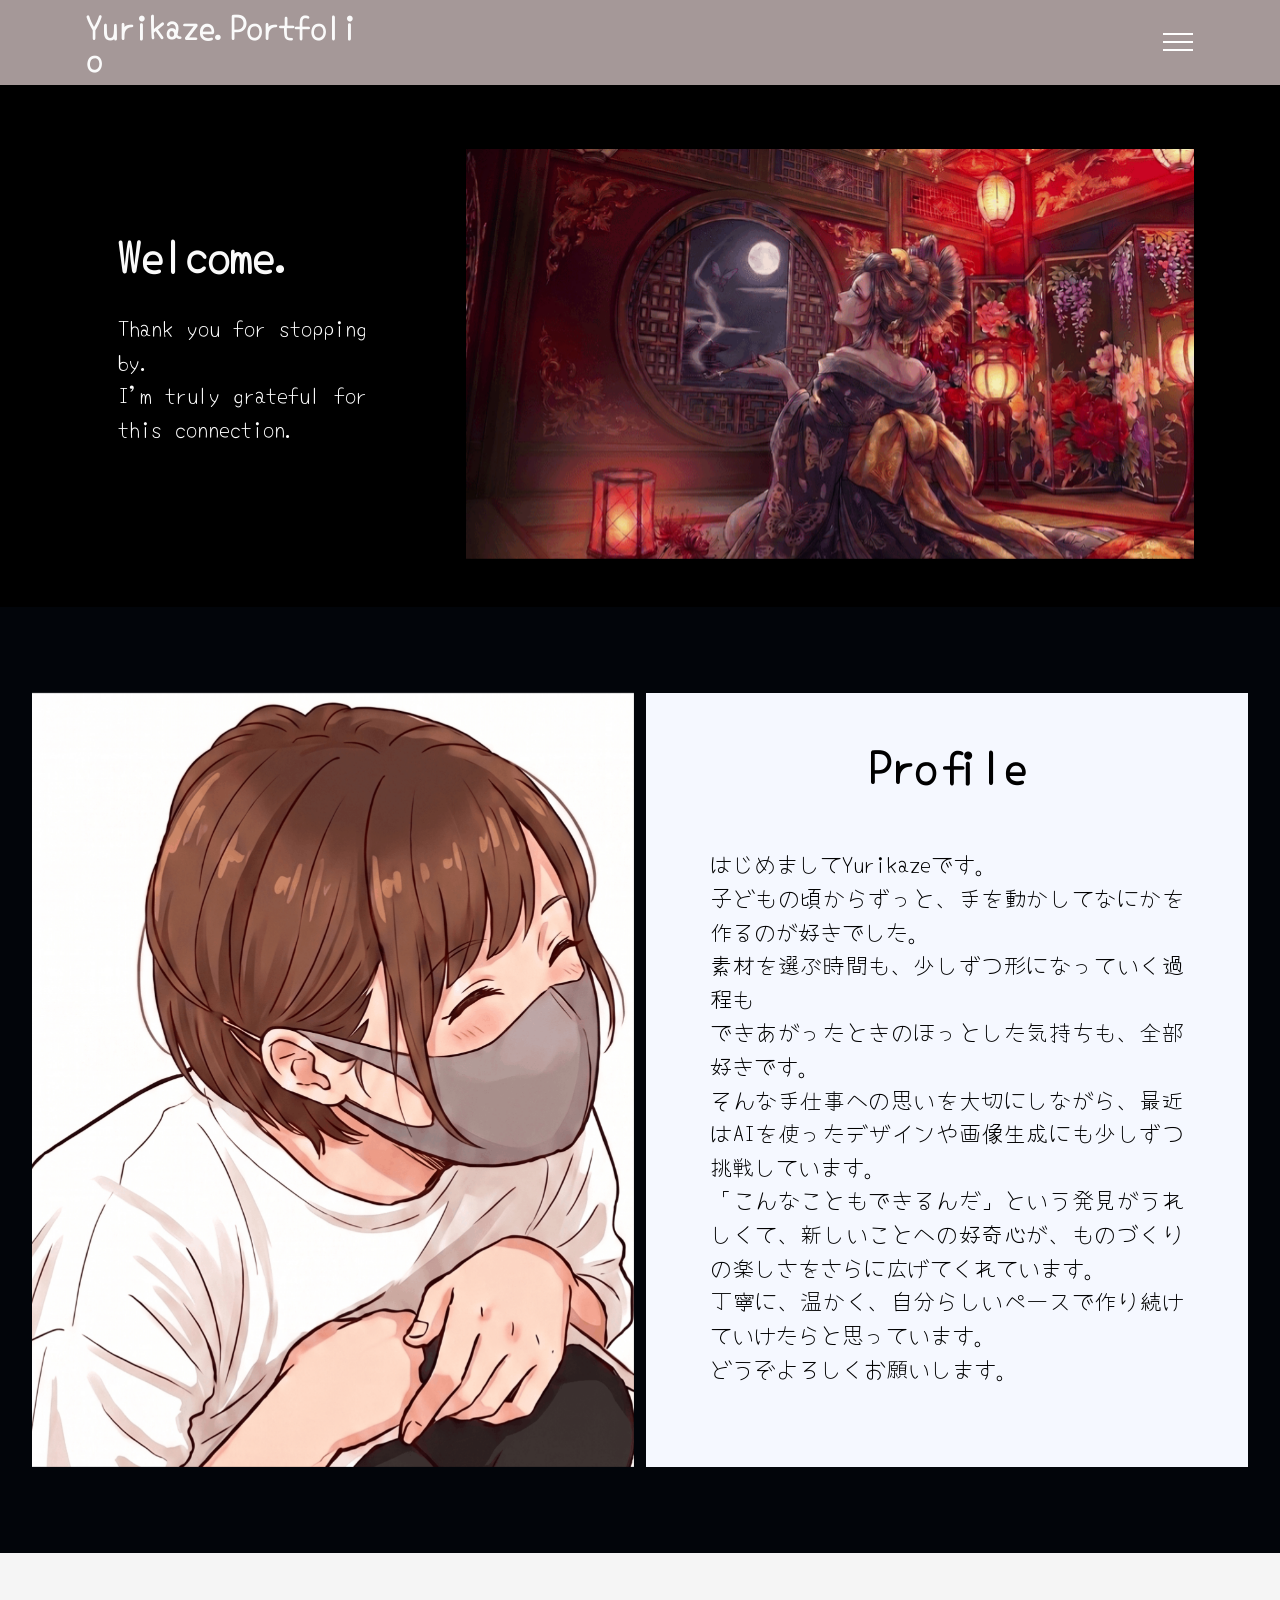
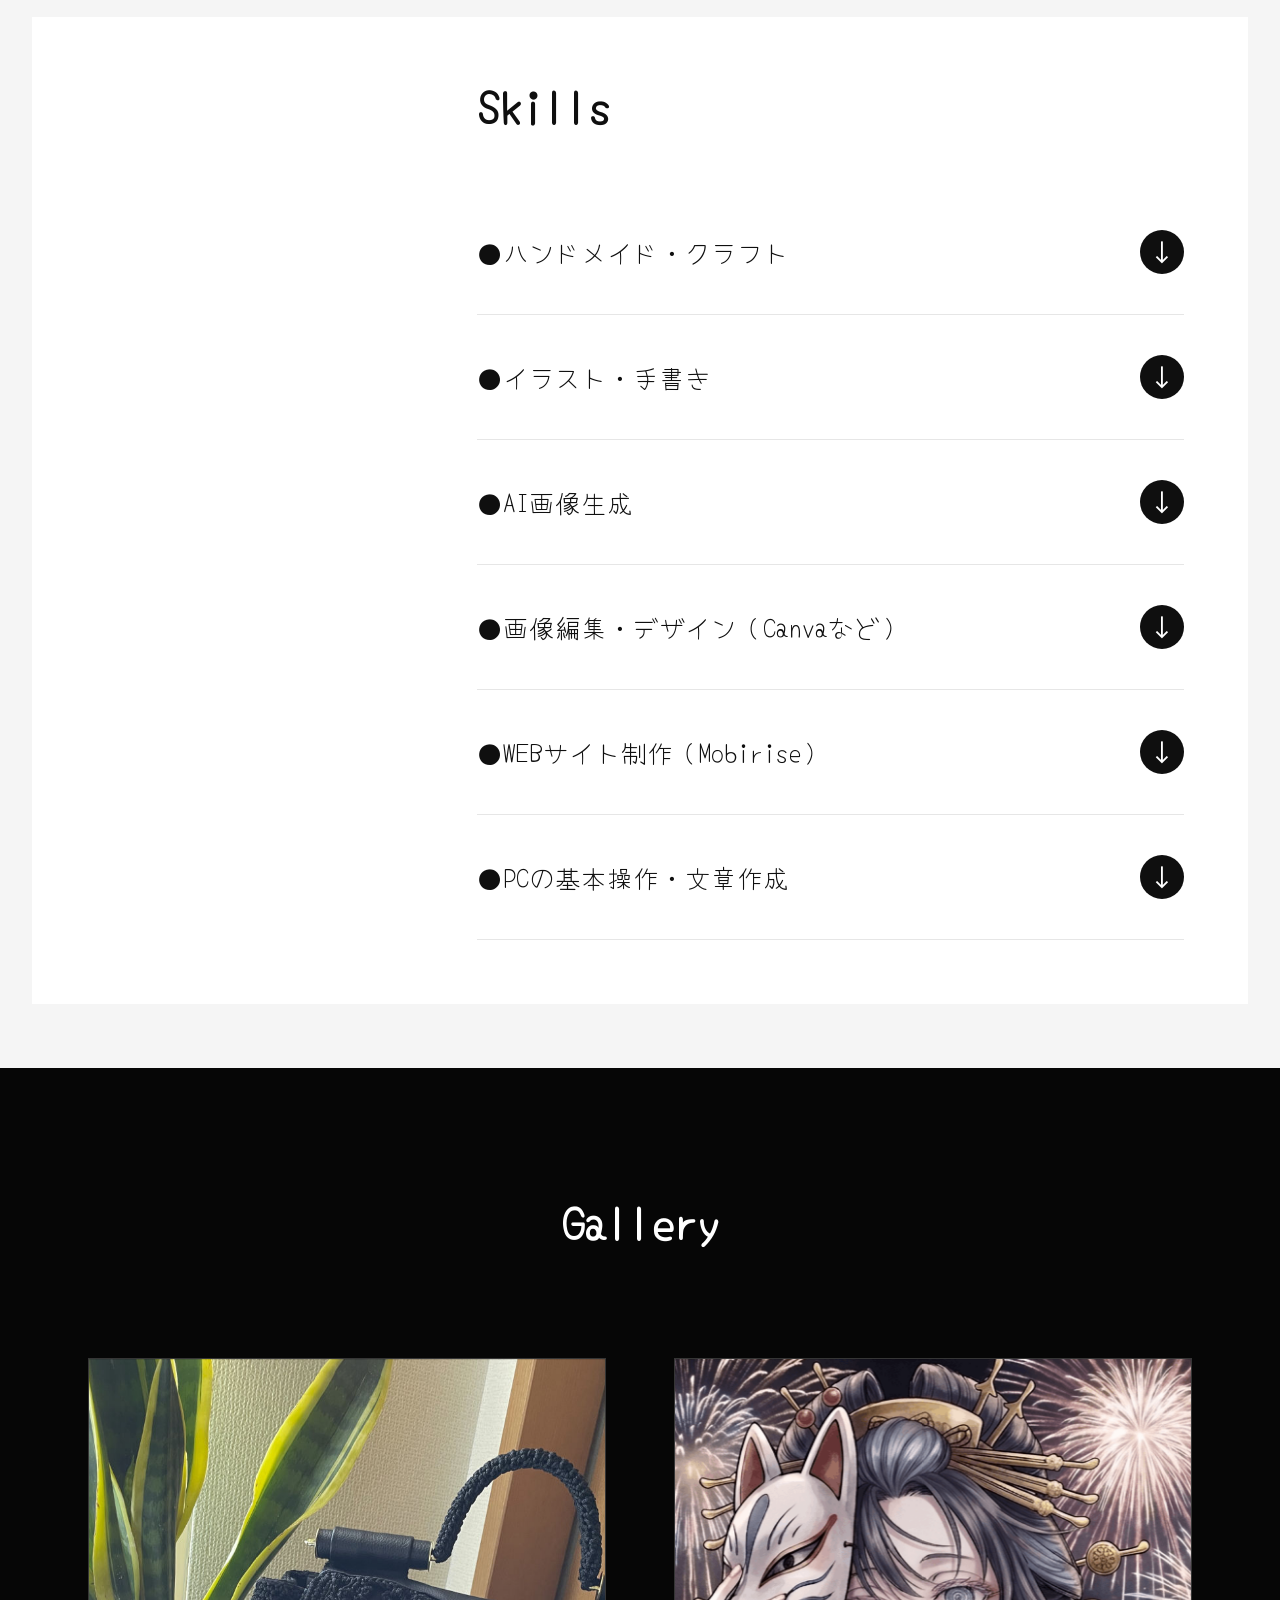
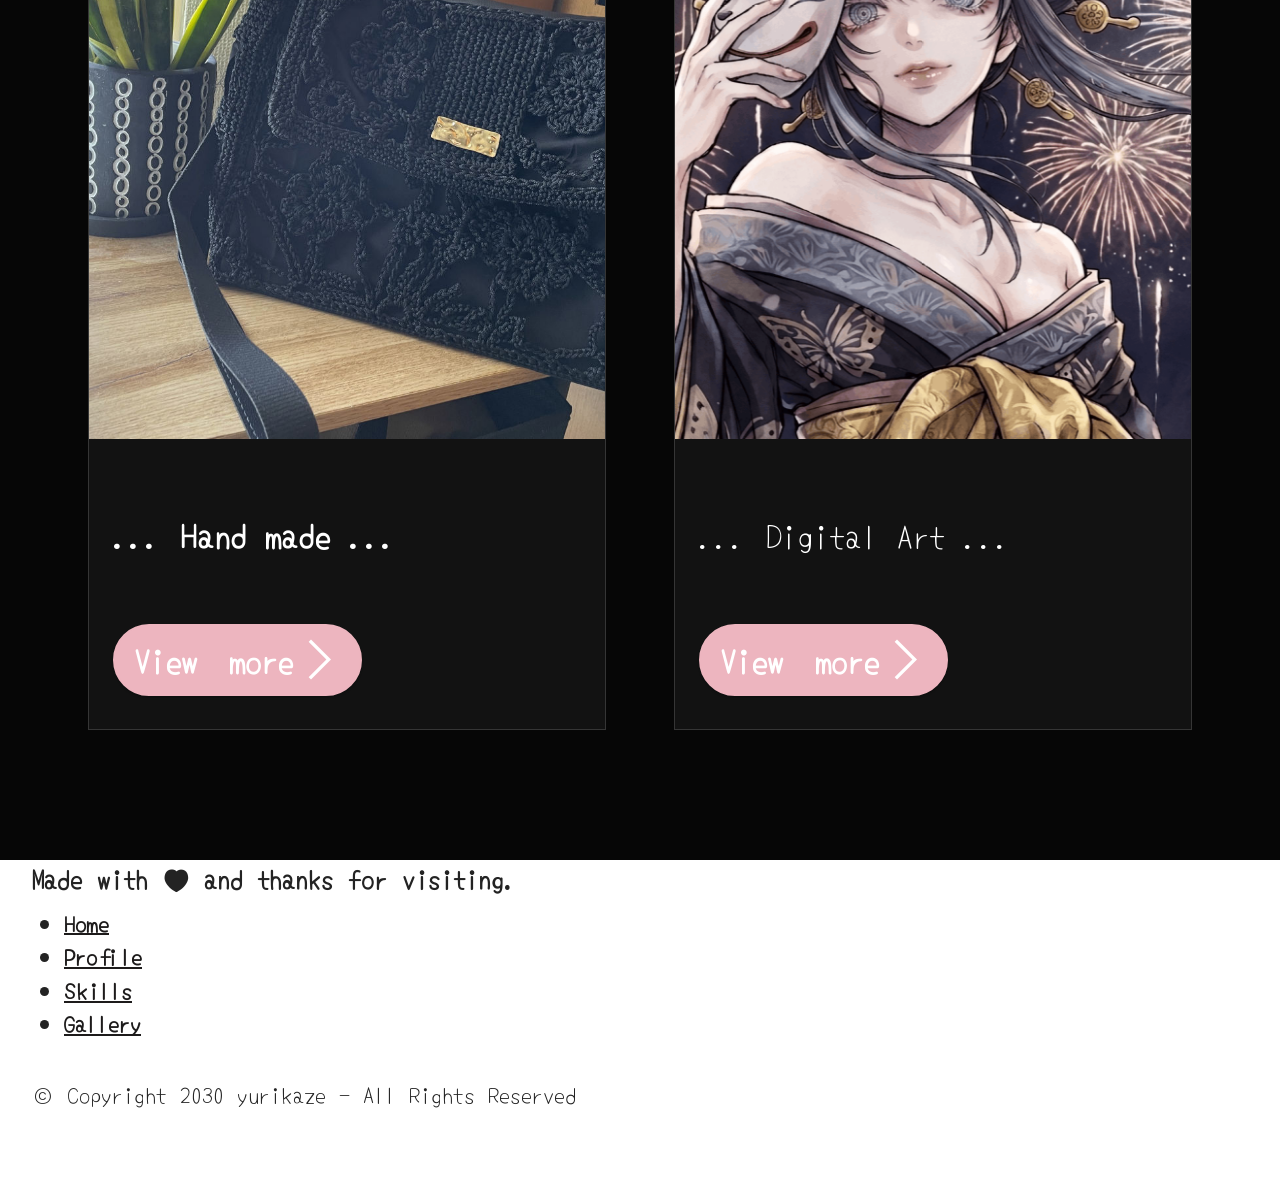
==== index.html @ d2f28bcc "Add files via upload" ====
<!DOCTYPE html>
<html  >
<head>
  <!-- Site made with Mobirise Website Builder v6.1.12, https://mobirise.com -->
  <meta charset="UTF-8">
  <meta http-equiv="X-UA-Compatible" content="IE=edge">
  <meta name="generator" content="Mobirise v6.1.12, mobirise.com">
  <meta name="viewport" content="width=device-width, initial-scale=1, minimum-scale=1">
  <link rel="shortcut icon" href="assets/images/logo1.png" type="image/x-icon">
  <meta name="description" content="">
  
  
  <title>yurikazeのポートフォリオサイト</title>
  <link rel="stylesheet" href="assets/web/assets/mobirise-icons2/mobirise2.css">
  <link rel="stylesheet" href="assets/bootstrap/css/bootstrap.min.css">
  <link rel="stylesheet" href="assets/animatecss/animate.css">
  <link rel="stylesheet" href="assets/dropdown/css/style.css">
  <link rel="stylesheet" href="assets/theme/css/style.css">
  <link rel="preload" href="https://fonts.googleapis.com/css?family=Yomogi:400&display=swap" as="style" onload="this.onload=null;this.rel='stylesheet'">
  <noscript><link rel="stylesheet" href="https://fonts.googleapis.com/css?family=Yomogi:400&display=swap"></noscript>
  <link rel="preload" href="https://fonts.googleapis.com/css?family=Amatic+SC:400,700&display=swap" as="style" onload="this.onload=null;this.rel='stylesheet'">
  <noscript><link rel="stylesheet" href="https://fonts.googleapis.com/css?family=Amatic+SC:400,700&display=swap"></noscript>
  <link rel="preload" as="style" href="assets/mobirise/css/mbr-additional.css?v=zxPBfv"><link rel="stylesheet" href="assets/mobirise/css/mbr-additional.css?v=zxPBfv" type="text/css">

  
  
  
</head>
<body>
  
  <section data-bs-version="5.1" class="menu menu2 shopm5 cid-vnUJdS0ggx" once="menu" id="amenu2-1h">
    

    <nav class="navbar navbar-dropdown navbar-fixed-top collapsed">
        <div class="container">
            <div class="navbar-brand">
                
                <span class="navbar-caption-wrap"><a class="navbar-caption text-white text-primary display-4" href="index.html">Yurikaze.Portfolio</a></span>
            </div>
            <button class="navbar-toggler" type="button" data-toggle="collapse" data-bs-toggle="collapse" data-target="#navbarSupportedContent" data-bs-target="#navbarSupportedContent" aria-controls="navbarNavAltMarkup" aria-expanded="false" aria-label="Toggle navigation">
                <div class="hamburger">
                    <span></span>
                    <span></span>
                    <span></span>
                    <span></span>
                </div>
            </button>
            <div class="collapse navbar-collapse" id="navbarSupportedContent">
                <ul class="navbar-nav nav-dropdown nav-right" data-app-modern-menu="true"><li class="nav-item"><a class="nav-link link text-black text-primary display-5" href="index.html#features12-19">Profile</a></li><li class="nav-item"><a class="nav-link link text-black text-primary display-5" href="index.html#list01-2i">Skills</a></li><li class="nav-item dropdown"><a class="nav-link link text-black dropdown-toggle show display-5" href="https://mobiri.se" data-toggle="dropdown-submenu" data-bs-toggle="dropdown" data-bs-auto-close="outside" aria-expanded="true">Gallery</a><div class="dropdown-menu show" aria-labelledby="dropdown-650" data-bs-popper="none"><div class="dropdown"><a class="text-black dropdown-item dropdown-toggle display-5" href="https://mobiri.se" data-toggle="dropdown-submenu" data-bs-toggle="dropdown" data-bs-auto-close="outside" aria-expanded="false"><span class="mobi-mbri mobi-mbri-camera mbr-iconfont mbr-iconfont-btn"></span>Gallery　</a><div class="dropdown-menu dropdown-submenu" aria-labelledby="dropdown-641"><a class="text-black dropdown-item show text-primary display-5" href="page1.html" aria-expanded="false">Hand made</a><a class="text-black dropdown-item show text-primary display-5" href="page2.html">Digital Art</a></div></div></div></li></ul>
                
            </div>
        </div>
    </nav>
</section>

<section data-bs-version="5.1" class="header1 cid-voGyo1JGbc" id="header01-2a">
	

	
	

	<div class="container">
		<div class="row justify-content-center">
			<div class="col-12 col-md-12 col-lg-8 image-wrapper">
				<img class="w-100" src="assets/images/1p-gif.gif" alt="Mobirise Website Builder">
			</div>
			<div class="col-12 col-lg col-md-12">
				<div class="text-wrapper align-left">
					<h1 class="mbr-section-title mbr-fonts-style mb-4 display-2"><strong>Welcome.</strong></h1>
					<p class="mbr-text mbr-fonts-style mb-4 display-7">Thank you for stopping by. <br>I'm truly grateful for this connection.</p>
					
				</div>
			</div>
		</div>
	</div>
</section>

<section data-bs-version="5.1" class="header02 walletm5 cid-voLruEq9JY" id="header02-2m">
    

    
    

    <div class="container-fluid">
        <div class="row">
            <div class="col-12 col-lg-6 card">
                <div class="image-wrapper">
                    <img src="assets/images/e38286e3828ae794bbe5838fe7949fe68890-1050x1212.png" alt="Mobirise Website Builder">
                </div>
            </div>
            <div class="col-12 col-lg-6 card">
                <div class="card-wrapper">
                    <div class="title-wrapper">
                        
                        <h2 class="mbr-section-title mbr-fonts-style display-2"><strong>Profile</strong><br></h2>
                        <p class="mbr-text mbr-fonts-style display-7"><br>はじめましてYurikazeです。<br>子どもの頃からずっと、手を動かしてなにかを作るのが好きでした。<br>素材を選ぶ時間も、少しずつ形になっていく過程も<br>できあがったときのほっとした気持ちも、全部好きです。<br>そんな手仕事への思いを大切にしながら、最近はAIを使ったデザインや画像生成にも少しずつ挑戦しています。<br>「こんなこともできるんだ」という発見がうれしくて、新しいことへの好奇心が、ものづくりの楽しさをさらに広げてくれています。<br>丁寧に、温かく、自分らしいペースで作り続けていけたらと思っています。<br>どうぞよろしくお願いします。<br><br></p>
                        
                    </div>
                </div>
            </div>
        </div>
    </div>
</section>

<section data-bs-version="5.1" class="list01 patternm5 cid-voKEXo6BIz" id="list01-2i">
    

    
    

    <div class="container-fluid">
        <div class="row">
            <div class="col-12 card">
                <div class="card-wrapper flex-row-reverse">
                    <div class="content-wrapper">
                        <div class="title-wrapper">
                            <h2 class="mbr-section-title mbr-fonts-style display-2"><strong>Skills</strong></h2>
                            <div id="bootstrap-accordion_5" class="panel-group accordionStyles accordion" role="tablist" aria-multiselectable="true">
                                <div class="card">
                                    <div class="card-header" role="tab" id="headingOne">
                                        <a role="button" class="panel-title collapsed" data-toggle="collapse" data-bs-toggle="collapse" data-core="" href="#collapse1_5" aria-expanded="false" aria-controls="collapse1">
                                            <h4 class="panel-title-edit mbr-fonts-style display-5">●ハンドメイド・クラフト</h4>
                                            <div class="icon-wrapper">
                                                <span class="sign mobi-mbri mobi-mbri-down mbr-iconfont"></span>
                                            </div>
                                        </a>
                                    </div>
                                    <div id="collapse1_5" class="panel-collapse noScroll collapse" role="tabpanel" aria-labelledby="headingOne" data-parent="#accordion" data-bs-parent="#bootstrap-accordion_5">
                                        <div class="panel-body">
                                            <p class="panel-text mbr-fonts-style display-7">子どもの頃から続けてきた、いちばんの土台。素材選びから仕上げまで、細部にこだわって制作しています。
                                            </p>
                                        </div>
                                    </div>
                                </div>
                                <div class="card">
                                    <div class="card-header" role="tab" id="headingTwo">
                                        <a role="button" class="panel-title collapsed" data-toggle="collapse" data-bs-toggle="collapse" data-core="" href="#collapse2_5" aria-expanded="false" aria-controls="collapse2">
                                            <h4 class="panel-title-edit mbr-fonts-style display-5">●イラスト・手書き</h4>
                                            <div class="icon-wrapper">
                                                <span class="sign mobi-mbri mobi-mbri-down mbr-iconfont"></span>
                                            </div>
                                        </a>
                                    </div>
                                    <div id="collapse2_5" class="panel-collapse noScroll collapse" role="tabpanel" aria-labelledby="headingTwo" data-parent="#accordion" data-bs-parent="#bootstrap-accordion_5">
                                        <div class="panel-body">
                                            <p class="panel-text mbr-fonts-style display-7">手で描く温かみを大切にしながら、少しずつ表現の幅を広げています。
                                            </p>
                                        </div>
                                    </div>
                                </div>
                                <div class="card">
                                    <div class="card-header" role="tab" id="headingThree">
                                        <a role="button" class="panel-title collapsed" data-toggle="collapse" data-bs-toggle="collapse" data-core="" href="#collapse3_5" aria-expanded="false" aria-controls="collapse3">
                                            <h4 class="panel-title-edit mbr-fonts-style display-5">●AI画像生成</h4>
                                            <div class="icon-wrapper">
                                                <span class="sign mobi-mbri mobi-mbri-down mbr-iconfont"></span>
                                            </div>
                                        </a>
                                    </div>
                                    <div id="collapse3_5" class="panel-collapse noScroll collapse" role="tabpanel" aria-labelledby="headingThree" data-parent="#accordion" data-bs-parent="#bootstrap-accordion_5">
                                        <div class="panel-body">
                                            <p class="panel-text mbr-fonts-style display-7">AIの可能性にわくわくしながら、自分らしい世界観を表現できるよう挑戦中です。
                                            </p>
                                        </div>
                                    </div>
                                </div>
                                <div class="card">
                                    <div class="card-header" role="tab" id="headingFour">
                                        <a role="button" class="panel-title collapsed" data-toggle="collapse" data-bs-toggle="collapse" data-core="" href="#collapse4_5" aria-expanded="false" aria-controls="collapse4">
                                            <h4 class="panel-title-edit mbr-fonts-style display-5">●画像編集・デザイン（Canvaなど）</h4>
                                            <div class="icon-wrapper">
                                                <span class="sign mobi-mbri mobi-mbri-down mbr-iconfont"></span>
                                            </div>
                                        </a>
                                    </div>
                                    <div id="collapse4_5" class="panel-collapse noScroll collapse" role="tabpanel" aria-labelledby="headingFour" data-parent="#accordion" data-bs-parent="#bootstrap-accordion_5">
                                        <div class="panel-body">
                                            <p class="panel-text mbr-fonts-style display-7">作品をより美しく見せるために、少しずつ使い方を覚えているところです。
                                            </p>
                                        </div>
                                    </div>
                                </div>
                                <div class="card">
                                    <div class="card-header" role="tab" id="headingFive">
                                        <a role="button" class="panel-title collapsed" data-toggle="collapse" data-bs-toggle="collapse" data-core="" href="#collapse5_5" aria-expanded="false" aria-controls="collapse5">
                                            <h4 class="panel-title-edit mbr-fonts-style display-5">●WEBサイト制作（Mobirise）</h4>
                                            <div class="icon-wrapper">
                                                <span class="sign mobi-mbri mobi-mbri-down mbr-iconfont"></span>
                                            </div>
                                        </a>
                                    </div>
                                    <div id="collapse5_5" class="panel-collapse noScroll collapse" role="tabpanel" aria-labelledby="headingFive" data-parent="#accordion" data-bs-parent="#bootstrap-accordion_5">
                                        <div class="panel-body">
                                            <p class="panel-text mbr-fonts-style display-7">このポートフォリオサイト自体が、最初の挑戦です。
                                            </p>
                                        </div>
                                    </div>
                                </div>
                                <div class="card">
                                    <div class="card-header" role="tab" id="headingSix">
                                        <a role="button" class="panel-title collapsed" data-toggle="collapse" data-bs-toggle="collapse" data-core="" href="#collapse6_5" aria-expanded="false" aria-controls="collapse6">
                                            <h4 class="panel-title-edit mbr-fonts-style display-5">●PCの基本操作・文章作成</h4>
                                            <div class="icon-wrapper">
                                                <span class="sign mobi-mbri mobi-mbri-down mbr-iconfont"></span>
                                            </div>
                                        </a>
                                    </div>
                                    <div id="collapse6_5" class="panel-collapse noScroll collapse" role="tabpanel" aria-labelledby="headingSix" data-parent="#accordion" data-bs-parent="#bootstrap-accordion_5">
                                        <div class="panel-body">
                                            <p class="panel-text mbr-fonts-style display-7">基本的な操作や文書作成を練習しながら、少しずつ使いこなせるようになってきています。
                                            </p>
                                        </div>
                                    </div>
                                </div>
                            </div>
                        </div>
                    </div>
                </div>
            </div>
        </div>
    </div>
</section>

<section data-bs-version="5.1" class="features01 progressm5 cid-voKDZ30DKn" id="pricing01-2g">
    

    
    

    <div class="container">
        <div class="row">
            <div class="col-12">
                <div class="title-wrapper">
                    <h2 class="mbr-section-title mbr-fonts-style display-2"><br><strong>Gallery</strong><br><br></h2>
                    <div class="text-wrapper">
                        
                    </div>
                </div>
            </div>
        </div>
        <div class="row items-wrapper">
            <div class="item features-image col-12 col-lg-6">
                <div class="item-wrapper">
                    <div class="item-wrap">
                        <div class="item-img">
                            <div class="image-wrap">
                                <img src="assets/images/e3839be3829ae383bce38388e38395e382a9e383aae382aaefbcbfe3838fe383b3e38388e38299e383a1e382a4e38388e38299e794bbe5838f-1380x1035.jpg" alt="Mobirise Website Builder">
                            </div>
                            <div class="number-wrap">
                                
                            </div>
                            <div class="item-content">
                                
                                <p class="item-text mbr-fonts-style display-4">&nbsp;<br><strong>... Hand made ...</strong><br><strong><br></strong></p>
                                <div class="mbr-section-btn"><a class="btn btn-secondary display-4" href="page1.html">View　more<span class="mobi-mbri mobi-mbri-arrow-next mbr-iconfont mbr-iconfont-btn"></span></a></div>
                            </div>
                        </div>
                        
                    </div>
                </div>
            </div>
            <div class="item features-image col-12 col-lg-6">
                <div class="item-wrapper">
                    <div class="item-wrap">
                        <div class="item-img">
                            <div class="image-wrap">
                                <img src="assets/images/e6b5b7e5a496e794a8efbcbfe88ab1e9ad81efbcbfgeminie4bfaee6ada3e5ae8ce4ba86-795x701.png" alt="Mobirise Website Builder">
                            </div>
                            <div class="number-wrap">
                                
                            </div>
                            <div class="item-content">
                                
                                <p class="item-text mbr-fonts-style display-4"><br>... Digital Art ...<br><br></p>
                                <div class="mbr-section-btn"><a class="btn btn-secondary display-4" href="page2.html"><span class="mobi-mbri mobi-mbri-arrow-next mbr-iconfont mbr-iconfont-btn"></span>View　more</a></div>
                            </div>
                        </div>
                        
                    </div>
                </div>
            </div>
        </div>
    </div>
</section>

<section data-bs-version="5.1" class="footer01 cargom5 cid-voVZRJHn3S" once="footers" id="footer01-2n">
    

    
    

    <div class="container-fluid">
        <div class="row">
            <div class="col-12">
                <div class="card-wrapper">
                    <h2 class="mbr-section-title mbr-fonts-style display-5"><strong>Made with ♥ and thanks for visiting.</strong><strong><br></strong></h2>
                    <div class="nav-wrapper">
                        <ul class="list mbr-fonts-style display-7">
                            <li class="item-tag"><a href="index.html#header01-2a" class="text-success text-primary" style=""><strong>Home</strong></a></li>
                            <li class="item-tag"><a href="index.html#header02-2m" class="text-success"><strong>Profile</strong></a></li>
                            <li class="item-tag"><a href="index.html#list01-2i" class="text-success"><strong>Skills</strong></a></li>
                            <li class="item-tag"><a href="index.html#pricing01-2g" class="text-success"><strong>Gallery</strong></a></li>
                        </ul>
                    </div>
                    <p class="mbr-copy mbr-fonts-style display-7">
                        © Copyright 2030 yurikaze - All Rights Reserved
                    </p>
                </div>
            </div>
        </div>
    </div>
</section><section class="display-7" style="padding: 0;align-items: center;justify-content: center;flex-wrap: wrap;    align-content: center;display: flex;position: relative;height: 4rem;"><a href="https://mobiri.se/4089600" style="flex: 1 1;height: 4rem;position: absolute;width: 100%;z-index: 1;"><img alt="" style="height: 4rem;" src="[data-uri]"></a><p style="margin: 0;text-align: center;" class="display-7">&#8204;</p><a style="z-index:1" href="https://mobirise.com/drag-drop-website-builder.html">Drag and Drop Website Builder</a></section><script src="assets/bootstrap/js/bootstrap.bundle.min.js"></script>  <script src="assets/smoothscroll/smooth-scroll.js"></script>  <script src="assets/ytplayer/index.js"></script>  <script src="assets/dropdown/js/navbar-dropdown.js"></script>  <script src="assets/mbr-switch-arrow/mbr-switch-arrow.js"></script>  <script src="assets/theme/js/script.js"></script>  
  
  
 <div id="scrollToTop" class="scrollToTop mbr-arrow-up"><a style="text-align: center;"><i class="mbr-arrow-up-icon mbr-arrow-up-icon-cm cm-icon cm-icon-smallarrow-up"></i></a></div>
    <input name="animation" type="hidden">
  </body>
</html>
---- assets/web/assets/mobirise-icons2/mobirise2.css ----
@font-face {
  font-family: 'Moririse2';
  font-display: swap;
  src:  url('mobirise2.eot?f2bix4');
  src:  url('mobirise2.eot?f2bix4#iefix') format('embedded-opentype'),
    url('mobirise2.woff2?f2bix4') format('woff2'),
    url('mobirise2.woff?f2bix4') format('woff'),
    url('mobirise2.ttf?f2bix4') format('truetype'),
    url('mobirise2.svg?f2bix4#mobirise2') format('svg');
  font-weight: normal;
  font-style: normal;
}

[class^="mobi-"], [class*=" mobi-"] {
  /* use !important to prevent issues with browser extensions that change fonts */
  font-family: 'Moririse2' !important;
  speak: none;
  font-style: normal;
  font-weight: normal;
  font-variant: normal;
  text-transform: none;
  line-height: 1;

  /* Better Font Rendering =========== */
  -webkit-font-smoothing: antialiased;
  -moz-osx-font-smoothing: grayscale;
}

.mobi-mbri-add-submenu:before {
  content: "\e900";
}
.mobi-mbri-alert:before {
  content: "\e901";
}
.mobi-mbri-align-center:before {
  content: "\e902";
}
.mobi-mbri-align-justify:before {
  content: "\e903";
}
.mobi-mbri-align-left:before {
  content: "\e904";
}
.mobi-mbri-align-right:before {
  content: "\e905";
}
.mobi-mbri-android:before {
  content: "\e906";
}
.mobi-mbri-apple:before {
  content: "\e907";
}
.mobi-mbri-arrow-down:before {
  content: "\e908";
}
.mobi-mbri-arrow-next:before {
  content: "\e909";
}
.mobi-mbri-arrow-prev:before {
  content: "\e90a";
}
.mobi-mbri-arrow-up:before {
  content: "\e90b";
}
.mobi-mbri-bold:before {
  content: "\e90c";
}
.mobi-mbri-bookmark:before {
  content: "\e90d";
}
.mobi-mbri-bootstrap:before {
  content: "\e90e";
}
.mobi-mbri-briefcase:before {
  content: "\e90f";
}
.mobi-mbri-browse:before {
  content: "\e910";
}
.mobi-mbri-bulleted-list:before {
  content: "\e911";
}
.mobi-mbri-calendar:before {
  content: "\e912";
}
.mobi-mbri-camera:before {
  content: "\e913";
}
.mobi-mbri-cart-add:before {
  content: "\e914";
}
.mobi-mbri-cart-full:before {
  content: "\e915";
}
.mobi-mbri-cash:before {
  content: "\e916";
}
.mobi-mbri-change-style:before {
  content: "\e917";
}
.mobi-mbri-chat:before {
  content: "\e918";
}
.mobi-mbri-clock:before {
  content: "\e919";
}
.mobi-mbri-close:before {
  content: "\e91a";
}
.mobi-mbri-cloud:before {
  content: "\e91b";
}
.mobi-mbri-code:before {
  content: "\e91c";
}
.mobi-mbri-contact-form:before {
  content: "\e91d";
}
.mobi-mbri-credit-card:before {
  content: "\e91e";
}
.mobi-mbri-cursor-click:before {
  content: "\e91f";
}
.mobi-mbri-cust-feedback:before {
  content: "\e920";
}
.mobi-mbri-database:before {
  content: "\e921";
}
.mobi-mbri-delivery:before {
  content: "\e922";
}
.mobi-mbri-desktop:before {
  content: "\e923";
}
.mobi-mbri-devices:before {
  content: "\e924";
}
.mobi-mbri-down:before {
  content: "\e925";
}
.mobi-mbri-download-2:before {
  content: "\e926";
}
.mobi-mbri-download:before {
  content: "\e927";
}
.mobi-mbri-drag-n-drop-2:before {
  content: "\e928";
}
.mobi-mbri-drag-n-drop:before {
  content: "\e929";
}
.mobi-mbri-edit-2:before {
  content: "\e92a";
}
.mobi-mbri-edit:before {
  content: "\e92b";
}
.mobi-mbri-error:before {
  content: "\e92c";
}
.mobi-mbri-extension:before {
  content: "\e92d";
}
.mobi-mbri-features:before {
  content: "\e92e";
}
.mobi-mbri-file:before {
  content: "\e92f";
}
.mobi-mbri-flag:before {
  content: "\e930";
}
.mobi-mbri-folder:before {
  content: "\e931";
}
.mobi-mbri-gift:before {
  content: "\e932";
}
.mobi-mbri-github:before {
  content: "\e933";
}
.mobi-mbri-globe-2:before {
  content: "\e934";
}
.mobi-mbri-globe:before {
  content: "\e935";
}
.mobi-mbri-growing-chart:before {
  content: "\e936";
}
.mobi-mbri-hearth:before {
  content: "\e937";
}
.mobi-mbri-help:before {
  content: "\e938";
}
.mobi-mbri-home:before {
  content: "\e939";
}
.mobi-mbri-hot-cup:before {
  content: "\e93a";
}
.mobi-mbri-idea:before {
  content: "\e93b";
}
.mobi-mbri-image-gallery:before {
  content: "\e93c";
}
.mobi-mbri-image-slider:before {
  content: "\e93d";
}
.mobi-mbri-info:before {
  content: "\e93e";
}
.mobi-mbri-italic:before {
  content: "\e93f";
}
.mobi-mbri-key:before {
  content: "\e940";
}
.mobi-mbri-laptop:before {
  content: "\e941";
}
.mobi-mbri-layers:before {
  content: "\e942";
}
.mobi-mbri-left-right:before {
  content: "\e943";
}
.mobi-mbri-left:before {
  content: "\e944";
}
.mobi-mbri-letter:before {
  content: "\e945";
}
.mobi-mbri-like:before {
  content: "\e946";
}
.mobi-mbri-link:before {
  content: "\e947";
}
.mobi-mbri-lock:before {
  content: "\e948";
}
.mobi-mbri-login:before {
  content: "\e949";
}
.mobi-mbri-logout:before {
  content: "\e94a";
}
.mobi-mbri-magic-stick:before {
  content: "\e94b";
}
.mobi-mbri-map-pin:before {
  content: "\e94c";
}
.mobi-mbri-menu:before {
  content: "\e94d";
}
.mobi-mbri-mobile-2:before {
  content: "\e94e";
}
.mobi-mbri-mobile-horizontal:before {
  content: "\e94f";
}
.mobi-mbri-mobile:before {
  content: "\e950";
}
.mobi-mbri-mobirise:before {
  content: "\e951";
}
.mobi-mbri-more-horizontal:before {
  content: "\e952";
}
.mobi-mbri-more-vertical:before {
  content: "\e953";
}
.mobi-mbri-music:before {
  content: "\e954";
}
.mobi-mbri-new-file:before {
  content: "\e955";
}
.mobi-mbri-numbered-list:before {
  content: "\e956";
}
.mobi-mbri-opened-folder:before {
  content: "\e957";
}
.mobi-mbri-pages:before {
  content: "\e958";
}
.mobi-mbri-paper-plane:before {
  content: "\e959";
}
.mobi-mbri-paperclip:before {
  content: "\e95a";
}
.mobi-mbri-phone:before {
  content: "\e95b";
}
.mobi-mbri-photo:before {
  content: "\e95c";
}
.mobi-mbri-photos:before {
  content: "\e95d";
}
.mobi-mbri-pin:before {
  content: "\e95e";
}
.mobi-mbri-play:before {
  content: "\e95f";
}
.mobi-mbri-plus:before {
  content: "\e960";
}
.mobi-mbri-preview:before {
  content: "\e961";
}
.mobi-mbri-print:before {
  content: "\e962";
}
.mobi-mbri-protect:before {
  content: "\e963";
}
.mobi-mbri-question:before {
  content: "\e964";
}
.mobi-mbri-quote-left:before {
  content: "\e965";
}
.mobi-mbri-quote-right:before {
  content: "\e966";
}
.mobi-mbri-redo:before {
  content: "\e967";
}
.mobi-mbri-refresh:before {
  content: "\e968";
}
.mobi-mbri-responsive-2:before {
  content: "\e969";
}
.mobi-mbri-responsive:before {
  content: "\e96a";
}
.mobi-mbri-right:before {
  content: "\e96b";
}
.mobi-mbri-rocket:before {
  content: "\e96c";
}
.mobi-mbri-sad-face:before {
  content: "\e96d";
}
.mobi-mbri-sale:before {
  content: "\e96e";
}
.mobi-mbri-save:before {
  content: "\e96f";
}
.mobi-mbri-search:before {
  content: "\e970";
}
.mobi-mbri-setting-2:before {
  content: "\e971";
}
.mobi-mbri-setting-3:before {
  content: "\e972";
}
.mobi-mbri-setting:before {
  content: "\e973";
}
.mobi-mbri-share:before {
  content: "\e974";
}
.mobi-mbri-shopping-bag:before {
  content: "\e975";
}
.mobi-mbri-shopping-basket:before {
  content: "\e976";
}
.mobi-mbri-shopping-cart:before {
  content: "\e977";
}
.mobi-mbri-sites:before {
  content: "\e978";
}
.mobi-mbri-smile-face:before {
  content: "\e979";
}
.mobi-mbri-speed:before {
  content: "\e97a";
}
.mobi-mbri-star:before {
  content: "\e97b";
}
.mobi-mbri-success:before {
  content: "\e97c";
}
.mobi-mbri-sun:before {
  content: "\e97d";
}
.mobi-mbri-sun2:before {
  content: "\e97e";
}
.mobi-mbri-tablet-vertical:before {
  content: "\e97f";
}
.mobi-mbri-tablet:before {
  content: "\e980";
}
.mobi-mbri-target:before {
  content: "\e981";
}
.mobi-mbri-timer:before {
  content: "\e982";
}
.mobi-mbri-to-ftp:before {
  content: "\e983";
}
.mobi-mbri-to-local-drive:before {
  content: "\e984";
}
.mobi-mbri-touch-swipe:before {
  content: "\e985";
}
.mobi-mbri-touch:before {
  content: "\e986";
}
.mobi-mbri-trash:before {
  content: "\e987";
}
.mobi-mbri-underline:before {
  content: "\e988";
}
.mobi-mbri-undo:before {
  content: "\e989";
}
.mobi-mbri-unlink:before {
  content: "\e98a";
}
.mobi-mbri-unlock:before {
  content: "\e98b";
}
.mobi-mbri-up-down:before {
  content: "\e98c";
}
.mobi-mbri-up:before {
  content: "\e98d";
}
.mobi-mbri-update:before {
  content: "\e98e";
}
.mobi-mbri-upload-2:before {
  content: "\e98f";
}
.mobi-mbri-upload:before {
  content: "\e990";
}
.mobi-mbri-user-2:before {
  content: "\e991";
}
.mobi-mbri-user:before {
  content: "\e992";
}
.mobi-mbri-users:before {
  content: "\e993";
}
.mobi-mbri-video-play:before {
  content: "\e994";
}
.mobi-mbri-video:before {
  content: "\e995";
}
.mobi-mbri-watch:before {
  content: "\e996";
}
.mobi-mbri-website-theme-2:before {
  content: "\e997";
}
.mobi-mbri-website-theme:before {
  content: "\e998";
}
.mobi-mbri-wifi:before {
  content: "\e999";
}
.mobi-mbri-windows:before {
  content: "\e99a";
}
.mobi-mbri-zoom-in:before {
  content: "\e99b";
}
.mobi-mbri-zoom-out:before {
  content: "\e99c";
}
---- assets/dropdown/css/style.css ----
.navbar-dropdown {
  left: 0;
  padding: 0;
  position: absolute;
  right: 0;
  top: 0;
  transition: all 0.45s ease;
  z-index: 1030;
  background: #282828; }
  .navbar-dropdown .navbar-logo {
    margin-right: 0.8rem;
    transition: margin 0.3s ease-in-out;
    vertical-align: middle; }
    .navbar-dropdown .navbar-logo img {
      height: 3.125rem;
      transition: all 0.3s ease-in-out; }
    .navbar-dropdown .navbar-logo.mbr-iconfont {
      font-size: 3.125rem;
      line-height: 3.125rem; }
  .navbar-dropdown .navbar-caption {
    font-weight: 700;
    white-space: normal;
    vertical-align: -4px;
    line-height: 3.125rem !important; }
    .navbar-dropdown .navbar-caption, .navbar-dropdown .navbar-caption:hover {
      color: inherit;
      text-decoration: none; }
  .navbar-dropdown .mbr-iconfont + .navbar-caption {
    vertical-align: -1px; }
  .navbar-dropdown.navbar-fixed-top {
    position: fixed; }
  .navbar-dropdown .navbar-brand span {
    vertical-align: -4px; }
  .navbar-dropdown.bg-color.transparent {
    background: none; }
  .navbar-dropdown.navbar-short .navbar-brand {
    padding: 0.625rem 0; }
    .navbar-dropdown.navbar-short .navbar-brand span {
      vertical-align: -1px; }
  .navbar-dropdown.navbar-short .navbar-caption {
    line-height: 2.375rem !important;
    vertical-align: -2px; }
  .navbar-dropdown.navbar-short .navbar-logo {
    margin-right: 0.5rem; }
    .navbar-dropdown.navbar-short .navbar-logo img {
      height: 2.375rem; }
    .navbar-dropdown.navbar-short .navbar-logo.mbr-iconfont {
      font-size: 2.375rem;
      line-height: 2.375rem; }
  .navbar-dropdown.navbar-short .mbr-table-cell {
    height: 3.625rem; }
  .navbar-dropdown .navbar-close {
    left: 0.6875rem;
    position: fixed;
    top: 0.75rem;
    z-index: 1000; }
  .navbar-dropdown .hamburger-icon {
    content: "";
    display: inline-block;
    vertical-align: middle;
    width: 16px;
    -webkit-box-shadow: 0 -6px 0 1px #282828,0 0 0 1px #282828,0 6px 0 1px #282828;
    -moz-box-shadow: 0 -6px 0 1px #282828,0 0 0 1px #282828,0 6px 0 1px #282828;
    box-shadow: 0 -6px 0 1px #282828,0 0 0 1px #282828,0 6px 0 1px #282828; }

.dropdown-menu .dropdown-toggle[data-toggle="dropdown-submenu"]::after {
  border-bottom: 0.35em solid transparent;
  border-left: 0.35em solid;
  border-right: 0;
  border-top: 0.35em solid transparent;
  margin-left: 0.3rem; }

.dropdown-menu .dropdown-item:focus {
  outline: 0; }

.nav-dropdown {
  font-size: 0.75rem;
  font-weight: 500;
  height: auto !important; }
  .nav-dropdown .nav-btn {
    padding-left: 1rem; }
  .nav-dropdown .link {
    margin: .667em 1.667em;
    font-weight: 500;
    padding: 0;
    transition: color .2s ease-in-out; }
    .nav-dropdown .link.dropdown-toggle {
      margin-right: 2.583em; }
      .nav-dropdown .link.dropdown-toggle::after {
        margin-left: .25rem;
        border-top: 0.35em solid;
        border-right: 0.35em solid transparent;
        border-left: 0.35em solid transparent;
        border-bottom: 0; }
      .nav-dropdown .link.dropdown-toggle[aria-expanded="true"] {
        margin: 0;
        padding: 0.667em 3.263em  0.667em 1.667em; }
  .nav-dropdown .link::after,
  .nav-dropdown .dropdown-item::after {
    color: inherit; }
  .nav-dropdown .btn {
    font-size: 0.75rem;
    font-weight: 700;
    letter-spacing: 0;
    margin-bottom: 0;
    padding-left: 1.25rem;
    padding-right: 1.25rem; }
  .nav-dropdown .dropdown-menu {
    border-radius: 0;
    border: 0;
    left: 0;
    margin: 0;
    padding-bottom: 1.25rem;
    padding-top: 1.25rem;
    position: relative; }
  .nav-dropdown .dropdown-submenu {
    margin-left: 0.125rem;
    top: 0; }
  .nav-dropdown .dropdown-item {
    font-weight: 500;
    line-height: 2;
    padding: 0.3846em 4.615em 0.3846em 1.5385em;
    position: relative;
    transition: color .2s ease-in-out, background-color .2s ease-in-out; }
    .nav-dropdown .dropdown-item::after {
      margin-top: -0.3077em;
      position: absolute;
      right: 1.1538em;
      top: 50%; }
    .nav-dropdown .dropdown-item:focus, .nav-dropdown .dropdown-item:hover {
      background: none; }

@media (max-width: 767px) {
  .nav-dropdown.navbar-toggleable-sm {
    bottom: 0;
    display: none;
    left: 0;
    overflow-x: hidden;
    position: fixed;
    top: 0;
    transform: translateX(-100%);
    -ms-transform: translateX(-100%);
    -webkit-transform: translateX(-100%);
    width: 18.75rem;
    z-index: 999; } }
.nav-dropdown.navbar-toggleable-xl {
  bottom: 0;
  display: none;
  left: 0;
  overflow-x: hidden;
  position: fixed;
  top: 0;
  transform: translateX(-100%);
  -ms-transform: translateX(-100%);
  -webkit-transform: translateX(-100%);
  width: 18.75rem;
  z-index: 999; }

.nav-dropdown-sm {
  display: block !important;
  overflow-x: hidden;
  overflow: auto;
  padding-top: 3.875rem; }
  .nav-dropdown-sm::after {
    content: "";
    display: block;
    height: 3rem;
    width: 100%; }
  .nav-dropdown-sm.collapse.in ~ .navbar-close {
    display: block !important; }
  .nav-dropdown-sm.collapsing, .nav-dropdown-sm.collapse.in {
    transform: translateX(0);
    -ms-transform: translateX(0);
    -webkit-transform: translateX(0);
    transition: all 0.25s ease-out;
    -webkit-transition: all 0.25s ease-out;
    background: #282828; }
  .nav-dropdown-sm.collapsing[aria-expanded="false"] {
    transform: translateX(-100%);
    -ms-transform: translateX(-100%);
    -webkit-transform: translateX(-100%); }
  .nav-dropdown-sm .nav-item {
    display: block;
    margin-left: 0 !important;
    padding-left: 0; }
  .nav-dropdown-sm .link,
  .nav-dropdown-sm .dropdown-item {
    border-top: 1px dotted rgba(255, 255, 255, 0.1);
    font-size: 0.8125rem;
    line-height: 1.6;
    margin: 0 !important;
    padding: 0.875rem 2.4rem 0.875rem 1.5625rem !important;
    position: relative;
    white-space: normal; }
    .nav-dropdown-sm .link:focus, .nav-dropdown-sm .link:hover,
    .nav-dropdown-sm .dropdown-item:focus,
    .nav-dropdown-sm .dropdown-item:hover {
      background: rgba(0, 0, 0, 0.2) !important;
      color: #c0a375; }
  .nav-dropdown-sm .nav-btn {
    position: relative;
    padding: 1.5625rem 1.5625rem 0 1.5625rem; }
    .nav-dropdown-sm .nav-btn::before {
      border-top: 1px dotted rgba(255, 255, 255, 0.1);
      content: "";
      left: 0;
      position: absolute;
      top: 0;
      width: 100%; }
    .nav-dropdown-sm .nav-btn + .nav-btn {
      padding-top: 0.625rem; }
      .nav-dropdown-sm .nav-btn + .nav-btn::before {
        display: none; }
  .nav-dropdown-sm .btn {
    padding: 0.625rem 0; }
  .nav-dropdown-sm .dropdown-toggle[data-toggle="dropdown-submenu"]::after {
    margin-left: .25rem;
    border-top: 0.35em solid;
    border-right: 0.35em solid transparent;
    border-left: 0.35em solid transparent;
    border-bottom: 0; }
  .nav-dropdown-sm .dropdown-toggle[data-toggle="dropdown-submenu"][aria-expanded="true"]::after {
    border-top: 0;
    border-right: 0.35em solid transparent;
    border-left: 0.35em solid transparent;
    border-bottom: 0.35em solid; }
  .nav-dropdown-sm .dropdown-menu {
    margin: 0;
    padding: 0;
    position: relative;
    top: 0;
    left: 0;
    width: 100%;
    border: 0;
    float: none;
    border-radius: 0;
    background: none; }
  .nav-dropdown-sm .dropdown-submenu {
    left: 100%;
    margin-left: 0.125rem;
    margin-top: -1.25rem;
    top: 0; }

.navbar-toggleable-sm .nav-dropdown .dropdown-menu {
  position: absolute; }

.navbar-toggleable-sm .nav-dropdown .dropdown-submenu {
  left: 100%;
  margin-left: 0.125rem;
  margin-top: -1.25rem;
  top: 0; }

.navbar-toggleable-sm.opened .nav-dropdown .dropdown-menu {
  position: relative; }

.navbar-toggleable-sm.opened .nav-dropdown .dropdown-submenu {
  left: 0;
  margin-left: 00rem;
  margin-top: 0rem;
  top: 0; }

.is-builder .nav-dropdown.collapsing {
  transition: none !important; }
---- assets/theme/css/style.css ----
@charset "UTF-8";
section {
  background-color: #ffffff;
}

body {
  font-style: normal;
  line-height: 1.5;
  font-weight: 400;
  color: #232323;
  position: relative;
}

button {
  background-color: transparent;
  border-color: transparent;
}

section,
.container,
.container-fluid {
  position: relative;
  word-wrap: break-word;
}

a.mbr-iconfont:hover {
  text-decoration: none;
}

.article .lead p,
.article .lead ul,
.article .lead ol,
.article .lead pre,
.article .lead blockquote {
  margin-bottom: 0;
}

a {
  font-style: normal;
  font-weight: 400;
  cursor: pointer;
}
a, a:hover {
  text-decoration: none;
}

.mbr-section-title {
  font-style: normal;
  line-height: 1.3;
}

.mbr-section-subtitle {
  line-height: 1.3;
}

.mbr-text {
  font-style: normal;
  line-height: 1.7;
}

h1,
h2,
h3,
h4,
h5,
h6,
.display-1,
.display-2,
.display-4,
.display-5,
.display-7,
span,
p,
a {
  line-height: 1;
  word-break: break-word;
  word-wrap: break-word;
  font-weight: 400;
}

b,
strong {
  font-weight: bold;
}

input:-webkit-autofill, input:-webkit-autofill:hover, input:-webkit-autofill:focus, input:-webkit-autofill:active {
  transition-delay: 9999s;
  -webkit-transition-property: background-color, color;
  transition-property: background-color, color;
}

textarea[type=hidden] {
  display: none;
}

section {
  background-position: 50% 50%;
  background-repeat: no-repeat;
  background-size: cover;
}
section .mbr-background-video,
section .mbr-background-video-preview {
  position: absolute;
  bottom: 0;
  left: 0;
  right: 0;
  top: 0;
}

.hidden {
  visibility: hidden;
}

.mbr-z-index20 {
  z-index: 20;
}

/*! Base colors */
.mbr-white {
  color: #ffffff;
}

.mbr-black {
  color: #111111;
}

.mbr-bg-white {
  background-color: #ffffff;
}

.mbr-bg-black {
  background-color: #000000;
}

/*! Text-aligns */
.align-left {
  text-align: left;
}

.align-center {
  text-align: center;
}

.align-right {
  text-align: right;
}

/*! Font-weight  */
.mbr-light {
  font-weight: 300;
}

.mbr-regular {
  font-weight: 400;
}

.mbr-semibold {
  font-weight: 500;
}

.mbr-bold {
  font-weight: 700;
}

/*! Media  */
.media-content {
  flex-basis: 100%;
}

.media-container-row {
  display: flex;
  flex-direction: row;
  flex-wrap: wrap;
  justify-content: center;
  align-content: center;
  align-items: start;
}
.media-container-row .media-size-item {
  width: 400px;
}

.media-container-column {
  display: flex;
  flex-direction: column;
  flex-wrap: wrap;
  justify-content: center;
  align-content: center;
  align-items: stretch;
}
.media-container-column > * {
  width: 100%;
}

@media (min-width: 992px) {
  .media-container-row {
    flex-wrap: nowrap;
  }
}
figure {
  margin-bottom: 0;
  overflow: hidden;
}

figure[mbr-media-size] {
  transition: width 0.1s;
}

img,
iframe {
  display: block;
  width: 100%;
}

.card {
  background-color: transparent;
  border: none;
}

.card-box {
  width: 100%;
}

.card-img {
  text-align: center;
  flex-shrink: 0;
  -webkit-flex-shrink: 0;
}

.media {
  max-width: 100%;
  margin: 0 auto;
}

.mbr-figure {
  align-self: center;
}

.media-container > div {
  max-width: 100%;
}

.mbr-figure img,
.card-img img {
  width: 100%;
}

@media (max-width: 991px) {
  .media-size-item {
    width: auto !important;
  }

  .media {
    width: auto;
  }

  .mbr-figure {
    width: 100% !important;
  }
}
/*! Buttons */
.mbr-section-btn {
  margin-left: -0.6rem;
  margin-right: -0.6rem;
  font-size: 0;
}

.btn {
  font-weight: 600;
  border-width: 1px;
  font-style: normal;
  margin: 0.6rem 0.6rem;
  white-space: normal;
  transition: all 0.2s ease-in-out;
  display: inline-flex;
  align-items: center;
  justify-content: center;
  word-break: break-word;
}

.btn-sm {
  font-weight: 600;
  letter-spacing: 0px;
  transition: all 0.3s ease-in-out;
}

.btn-md {
  font-weight: 600;
  letter-spacing: 0px;
  transition: all 0.3s ease-in-out;
}

.btn-lg {
  font-weight: 600;
  letter-spacing: 0px;
  transition: all 0.3s ease-in-out;
}

.btn-form {
  margin: 0;
}
.btn-form:hover {
  cursor: pointer;
}

nav .mbr-section-btn {
  margin-left: 0rem;
  margin-right: 0rem;
}

/*! Btn icon margin */
.btn .mbr-iconfont,
.btn.btn-sm .mbr-iconfont {
  order: 1;
  cursor: pointer;
  margin-left: 0.5rem;
  vertical-align: sub;
}

.btn.btn-md .mbr-iconfont,
.btn.btn-md .mbr-iconfont {
  margin-left: 0.8rem;
}

.mbr-regular {
  font-weight: 400;
}

.mbr-semibold {
  font-weight: 500;
}

.mbr-bold {
  font-weight: 700;
}

[type=submit] {
  -webkit-appearance: none;
}

/*! Full-screen */
.mbr-fullscreen .mbr-overlay {
  min-height: 100vh;
}

.mbr-fullscreen {
  display: flex;
  display: -moz-flex;
  display: -ms-flex;
  display: -o-flex;
  align-items: center;
  min-height: 100vh;
  padding-top: 3rem;
  padding-bottom: 3rem;
}

/*! Map */
.map {
  height: 25rem;
  position: relative;
}
.map iframe {
  width: 100%;
  height: 100%;
}

/*! Scroll to top arrow */
.mbr-arrow-up {
  bottom: 25px;
  right: 90px;
  position: fixed;
  text-align: right;
  z-index: 5000;
  color: #ffffff;
  font-size: 22px;
}

.mbr-arrow-up a {
  background: rgba(0, 0, 0, 0.2);
  border-radius: 50%;
  color: #fff;
  display: inline-block;
  height: 60px;
  width: 60px;
  border: 2px solid #fff;
  outline-style: none !important;
  position: relative;
  text-decoration: none;
  transition: all 0.3s ease-in-out;
  cursor: pointer;
  text-align: center;
}
.mbr-arrow-up a:hover {
  background-color: rgba(0, 0, 0, 0.4);
}
.mbr-arrow-up a i {
  line-height: 60px;
}

.mbr-arrow-up-icon {
  display: block;
  color: #fff;
}

.mbr-arrow-up-icon::before {
  content: "›";
  display: inline-block;
  font-family: serif;
  font-size: 22px;
  line-height: 1;
  font-style: normal;
  position: relative;
  top: 6px;
  left: -4px;
  transform: rotate(-90deg);
}

/*! Arrow Down */
.mbr-arrow {
  position: absolute;
  bottom: 45px;
  left: 50%;
  width: 60px;
  height: 60px;
  cursor: pointer;
  background-color: rgba(80, 80, 80, 0.5);
  border-radius: 50%;
  transform: translateX(-50%);
}
@media (max-width: 767px) {
  .mbr-arrow {
    display: none;
  }
}
.mbr-arrow > a {
  display: inline-block;
  text-decoration: none;
  outline-style: none;
  -webkit-animation: arrowdown 1.7s ease-in-out infinite;
          animation: arrowdown 1.7s ease-in-out infinite;
  color: #ffffff;
}
.mbr-arrow > a > i {
  position: absolute;
  top: -2px;
  left: 15px;
  font-size: 2rem;
}

#scrollToTop a i::before {
  content: "";
  position: absolute;
  display: block;
  border-bottom: 2.5px solid #fff;
  border-left: 2.5px solid #fff;
  width: 27.8%;
  height: 27.8%;
  left: 50%;
  top: 51%;
  transform: translateY(-30%) translateX(-50%) rotate(135deg);
}

@keyframes arrowdown {
  0% {
    transform: translateY(0px);
  }
  50% {
    transform: translateY(-5px);
  }
  100% {
    transform: translateY(0px);
  }
}
@-webkit-keyframes arrowdown {
  0% {
    transform: translateY(0px);
  }
  50% {
    transform: translateY(-5px);
  }
  100% {
    transform: translateY(0px);
  }
}
@media (max-width: 500px) {
  .mbr-arrow-up {
    left: 0;
    right: 0;
    text-align: center;
  }
}
/*Gradients animation*/
@keyframes gradient-animation {
  from {
    background-position: 0% 100%;
    -webkit-animation-timing-function: ease-in-out;
            animation-timing-function: ease-in-out;
  }
  to {
    background-position: 100% 0%;
    -webkit-animation-timing-function: ease-in-out;
            animation-timing-function: ease-in-out;
  }
}
@-webkit-keyframes gradient-animation {
  from {
    background-position: 0% 100%;
    -webkit-animation-timing-function: ease-in-out;
            animation-timing-function: ease-in-out;
  }
  to {
    background-position: 100% 0%;
    -webkit-animation-timing-function: ease-in-out;
            animation-timing-function: ease-in-out;
  }
}
.bg-gradient {
  background-size: 200% 200%;
  animation: gradient-animation 5s infinite alternate;
  -webkit-animation: gradient-animation 5s infinite alternate;
}

.menu .navbar-brand {
  display: -webkit-flex;
}
.menu .navbar-brand span {
  display: flex;
  display: -webkit-flex;
}
.menu .navbar-brand .navbar-caption-wrap {
  display: -webkit-flex;
}
.menu .navbar-brand .navbar-logo img {
  display: -webkit-flex;
  width: auto;
}
@media (min-width: 768px) and (max-width: 991px) {
  .menu .navbar-toggleable-sm .navbar-nav {
    display: -ms-flexbox;
  }
}
@media (max-width: 991px) {
  .menu .navbar-collapse {
    max-height: 93.5vh;
  }
  .menu .navbar-collapse.show {
    overflow: auto;
  }
}
@media (min-width: 992px) {
  .menu .navbar-nav.nav-dropdown {
    display: -webkit-flex;
  }
  .menu .navbar-toggleable-sm .navbar-collapse {
    display: -webkit-flex !important;
  }
  .menu .collapsed .navbar-collapse {
    max-height: 93.5vh;
  }
  .menu .collapsed .navbar-collapse.show {
    overflow: auto;
  }
}
@media (max-width: 767px) {
  .menu .navbar-collapse {
    max-height: 80vh;
  }
}

.nav-link .mbr-iconfont {
  margin-right: 0.5rem;
}

.navbar {
  display: -webkit-flex;
  -webkit-flex-wrap: wrap;
  -webkit-align-items: center;
  -webkit-justify-content: space-between;
}

.navbar-collapse {
  -webkit-flex-basis: 100%;
  -webkit-flex-grow: 1;
  -webkit-align-items: center;
}

.nav-dropdown .link {
  padding: 0.667em 1.667em !important;
  margin: 0 !important;
}

.nav {
  display: -webkit-flex;
  -webkit-flex-wrap: wrap;
}

.row {
  display: -webkit-flex;
  -webkit-flex-wrap: wrap;
}

.justify-content-center {
  -webkit-justify-content: center;
}

.form-inline {
  display: -webkit-flex;
}

.card-wrapper {
  -webkit-flex: 1;
}

.carousel-control {
  z-index: 10;
  display: -webkit-flex;
}

.carousel-controls {
  display: -webkit-flex;
}

.media {
  display: -webkit-flex;
}

.form-group:focus {
  outline: none;
}

.jq-selectbox__select {
  padding: 7px 0;
  position: relative;
}

.jq-selectbox__dropdown {
  overflow: hidden;
  border-radius: 10px;
  position: absolute;
  top: 100%;
  left: 0 !important;
  width: 100% !important;
}

.jq-selectbox__trigger-arrow {
  right: 0;
  transform: translateY(-50%);
}

.jq-selectbox li {
  padding: 1.07em 0.5em;
}

input[type=range] {
  padding-left: 0 !important;
  padding-right: 0 !important;
}

.modal-dialog,
.modal-content {
  height: 100%;
}

.modal-dialog .carousel-inner {
  height: calc(100vh - 1.75rem);
}
@media (max-width: 575px) {
  .modal-dialog .carousel-inner {
    height: calc(100vh - 1rem);
  }
}

.carousel-item {
  text-align: center;
}

.carousel-item img {
  margin: auto;
}

.navbar-toggler {
  align-self: flex-start;
  padding: 0.25rem 0.75rem;
  font-size: 1.25rem;
  line-height: 1;
  background: transparent;
  border: 1px solid transparent;
  border-radius: 0.25rem;
}

.navbar-toggler:focus,
.navbar-toggler:hover {
  text-decoration: none;
  box-shadow: none;
}

.navbar-toggler-icon {
  display: inline-block;
  width: 1.5em;
  height: 1.5em;
  vertical-align: middle;
  content: "";
  background: no-repeat center center;
  background-size: 100% 100%;
}

.navbar-toggler-left {
  position: absolute;
  left: 1rem;
}

.navbar-toggler-right {
  position: absolute;
  right: 1rem;
}

.card-img {
  width: auto;
}

.menu .navbar.collapsed:not(.beta-menu) {
  flex-direction: column;
}

.carousel-item.active,
.carousel-item-next,
.carousel-item-prev {
  display: flex;
}

.note-air-layout .dropup .dropdown-menu,
.note-air-layout .navbar-fixed-bottom .dropdown .dropdown-menu {
  bottom: initial !important;
}

html,
body {
  height: auto;
  min-height: 100vh;
}

.dropup .dropdown-toggle::after {
  display: none;
}

.form-asterisk {
  font-family: initial;
  position: absolute;
  top: -2px;
  font-weight: normal;
}

.form-control-label {
  position: relative;
  cursor: pointer;
  margin-bottom: 0.357em;
  padding: 0;
}

.alert {
  color: #ffffff;
  border-radius: 0;
  border: 0;
  font-size: 1.1rem;
  line-height: 1.5;
  margin-bottom: 1.875rem;
  padding: 1.25rem;
  position: relative;
  text-align: center;
}
.alert.alert-form::after {
  background-color: inherit;
  bottom: -7px;
  content: "";
  display: block;
  height: 14px;
  left: 50%;
  margin-left: -7px;
  position: absolute;
  transform: rotate(45deg);
  width: 14px;
}

.form-control {
  background-color: #ffffff;
  background-clip: border-box;
  color: #232323;
  line-height: 1rem !important;
  height: auto;
  padding: 0.6rem 1.2rem;
  transition: border-color 0.25s ease 0s;
  border: 1px solid transparent !important;
  border-radius: 4px;
  box-shadow: rgba(0, 0, 0, 0.07) 0px 1px 1px 0px, rgba(0, 0, 0, 0.07) 0px 1px 3px 0px, rgba(0, 0, 0, 0.03) 0px 0px 0px 1px;
}
.form-active .form-control:invalid {
  border-color: red;
}

form .row {
  margin-left: -0.6rem;
  margin-right: -0.6rem;
}
form .row [class*=col] {
  padding-left: 0.6rem;
  padding-right: 0.6rem;
}

form .mbr-section-btn {
  margin: 0;
  padding-left: 0.6rem;
  padding-right: 0.6rem;
}

form .btn {
  display: flex;
  padding: 0.6rem 1.2rem;
  margin: 0;
}

form .form-check-input {
  margin-top: 0.5;
}

textarea.form-control {
  line-height: 1.5rem !important;
}

.form-group {
  margin-bottom: 1.2rem;
}

.form-control,
form .btn {
  min-height: 48px;
}

.gdpr-block label span.textGDPR input[name=gdpr] {
  top: 7px;
}

.form-control:focus {
  box-shadow: none;
}

:focus {
  outline: none;
}

.mbr-overlay {
  background-color: #000;
  bottom: 0;
  left: 0;
  opacity: 0.5;
  position: absolute;
  right: 0;
  top: 0;
  z-index: 0;
  pointer-events: none;
}

blockquote {
  font-style: italic;
  padding: 3rem;
  font-size: 1.09rem;
  position: relative;
  border-left: 3px solid;
}

ul,
ol,
pre,
blockquote {
  margin-bottom: 2.3125rem;
}

.mt-4 {
  margin-top: 2rem !important;
}

.mb-4 {
  margin-bottom: 2rem !important;
}

@media (min-width: 992px) {
  .container {
    padding-left: 16px;
    padding-right: 16px;
  }

  .row {
    margin-left: -16px;
    margin-right: -16px;
  }
  .row > [class*=col] {
    padding-left: 16px;
    padding-right: 16px;
  }
}
@media (min-width: 768px) {
  .container-fluid {
    padding-left: 32px;
    padding-right: 32px;
  }
}
@media (min-width: 768px) and (max-width: 991px) {
  .mbr-container {
    padding-left: 32px;
    padding-right: 32px;
  }
}
@media (max-width: 767px) {
  .mbr-container {
    padding-left: 16px;
    padding-right: 16px;
  }
}
.card-wrapper,
.item-wrapper {
  overflow: hidden;
}

.app-video-wrapper > img {
  opacity: 1;
}

.item {
  position: relative;
}

.dropdown-menu .dropdown-menu {
  left: 100%;
}

.dropdown-item + .dropdown-menu {
  display: none;
}

.dropdown-item:hover + .dropdown-menu,
.dropdown-menu:hover {
  display: block;
}

@media (min-aspect-ratio: 16/9) {
  .mbr-video-foreground {
    height: 300% !important;
    top: -100% !important;
  }
}
@media (max-aspect-ratio: 16/9) {
  .mbr-video-foreground {
    width: 300% !important;
    left: -100% !important;
  }
}.engine {
	position: absolute;
	text-indent: -2400px;
	text-align: center;
	padding: 0;
	top: 0;
	left: -2400px;
}
---- assets/mobirise/css/mbr-additional.css ----
.btn {
  border-width: 2px;
}
body {
  font-family: Jost;
}
.display-1 {
  font-family: 'Yomogi', handwriting;
  font-size: 1.1rem;
  line-height: 1.1;
}
.display-1 > .mbr-iconfont {
  font-size: 1.375rem;
}
.display-2 {
  font-family: 'Yomogi', handwriting;
  font-size: 2.8rem;
  line-height: 1.1;
}
.display-2 > .mbr-iconfont {
  font-size: 3.5rem;
}
.display-4 {
  font-family: 'Yomogi', handwriting;
  font-size: 2rem;
  line-height: 1.5;
}
.display-4 > .mbr-iconfont {
  font-size: 2.5rem;
}
.display-5 {
  font-family: 'Yomogi', handwriting;
  font-size: 1.6rem;
  line-height: 1.5;
}
.display-5 > .mbr-iconfont {
  font-size: 2rem;
}
.display-7 {
  font-family: 'Yomogi', handwriting;
  font-size: 1.4rem;
  line-height: 1.5;
}
.display-7 > .mbr-iconfont {
  font-size: 1.75rem;
}
/* ---- Fluid typography for mobile devices ---- */
/* 1.4 - font scale ratio ( bootstrap == 1.42857 ) */
/* 100vw - current viewport width */
/* (48 - 20)  48 == 48rem == 768px, 20 == 20rem == 320px(minimal supported viewport) */
/* 0.65 - min scale variable, may vary */
@media (max-width: 992px) {
  .display-1 {
    font-size: 0.88rem;
  }
}
@media (max-width: 768px) {
  .display-1 {
    font-size: 0.77rem;
    font-size: calc( 1.0350000000000001rem + (1.1 - 1.0350000000000001) * ((100vw - 20rem) / (48 - 20)));
    line-height: calc( 1.1 * (1.0350000000000001rem + (1.1 - 1.0350000000000001) * ((100vw - 20rem) / (48 - 20))));
  }
  .display-2 {
    font-size: 2.24rem;
    font-size: calc( 1.63rem + (2.8 - 1.63) * ((100vw - 20rem) / (48 - 20)));
    line-height: calc( 1.3 * (1.63rem + (2.8 - 1.63) * ((100vw - 20rem) / (48 - 20))));
  }
  .display-4 {
    font-size: 1.6rem;
    font-size: calc( 1.35rem + (2 - 1.35) * ((100vw - 20rem) / (48 - 20)));
    line-height: calc( 1.4 * (1.35rem + (2 - 1.35) * ((100vw - 20rem) / (48 - 20))));
  }
  .display-5 {
    font-size: 1.28rem;
    font-size: calc( 1.21rem + (1.6 - 1.21) * ((100vw - 20rem) / (48 - 20)));
    line-height: calc( 1.4 * (1.21rem + (1.6 - 1.21) * ((100vw - 20rem) / (48 - 20))));
  }
  .display-7 {
    font-size: 1.12rem;
    font-size: calc( 1.14rem + (1.4 - 1.14) * ((100vw - 20rem) / (48 - 20)));
    line-height: calc( 1.4 * (1.14rem + (1.4 - 1.14) * ((100vw - 20rem) / (48 - 20))));
  }
}
/* Buttons */
.btn {
  padding: 0.6rem 1.2rem;
  border-radius: 4px;
}
.btn-sm {
  padding: 0.6rem 1.2rem;
  border-radius: 4px;
}
.btn-md {
  padding: 0.6rem 1.2rem;
  border-radius: 4px;
}
.btn-lg {
  padding: 1rem 2.6rem;
  border-radius: 4px;
}
.bg-primary {
  background-color: #e8bebe !important;
}
.bg-success {
  background-color: #1d1b1b !important;
}
.bg-info {
  background-color: #47b5ed !important;
}
.bg-warning {
  background-color: #ffe161 !important;
}
.bg-danger {
  background-color: #e8bebe !important;
}
.btn-primary,
.btn-primary:active {
  background-color: #e8bebe !important;
  border-color: #e8bebe !important;
  color: #ffffff !important;
  box-shadow: 0 2px 2px 0 rgba(0, 0, 0, 0.2);
}
.btn-primary:hover,
.btn-primary:focus,
.btn-primary.focus,
.btn-primary.active {
  color: #ffffff !important;
  background-color: #d17e7e !important;
  border-color: #d17e7e !important;
  box-shadow: 0 2px 5px 0 rgba(0, 0, 0, 0.2);
}
.btn-primary.disabled,
.btn-primary:disabled {
  color: #ffffff !important;
  background-color: #d17e7e !important;
  border-color: #d17e7e !important;
}
.btn-secondary,
.btn-secondary:active {
  background-color: #edb5bf !important;
  border-color: #edb5bf !important;
  color: #ffffff !important;
  box-shadow: 0 2px 2px 0 rgba(0, 0, 0, 0.2);
}
.btn-secondary:hover,
.btn-secondary:focus,
.btn-secondary.focus,
.btn-secondary.active {
  color: #ffffff !important;
  background-color: #dc6f83 !important;
  border-color: #dc6f83 !important;
  box-shadow: 0 2px 5px 0 rgba(0, 0, 0, 0.2);
}
.btn-secondary.disabled,
.btn-secondary:disabled {
  color: #ffffff !important;
  background-color: #dc6f83 !important;
  border-color: #dc6f83 !important;
}
.btn-info,
.btn-info:active {
  background-color: #47b5ed !important;
  border-color: #47b5ed !important;
  color: #ffffff !important;
  box-shadow: 0 2px 2px 0 rgba(0, 0, 0, 0.2);
}
.btn-info:hover,
.btn-info:focus,
.btn-info.focus,
.btn-info.active {
  color: #ffffff !important;
  background-color: #148cca !important;
  border-color: #148cca !important;
  box-shadow: 0 2px 5px 0 rgba(0, 0, 0, 0.2);
}
.btn-info.disabled,
.btn-info:disabled {
  color: #ffffff !important;
  background-color: #148cca !important;
  border-color: #148cca !important;
}
.btn-success,
.btn-success:active {
  background-color: #1d1b1b !important;
  border-color: #1d1b1b !important;
  color: #ffffff !important;
  box-shadow: 0 2px 2px 0 rgba(0, 0, 0, 0.2);
}
.btn-success:hover,
.btn-success:focus,
.btn-success.focus,
.btn-success.active {
  color: #ffffff !important;
  background-color: #000000 !important;
  border-color: #000000 !important;
  box-shadow: 0 2px 5px 0 rgba(0, 0, 0, 0.2);
}
.btn-success.disabled,
.btn-success:disabled {
  color: #ffffff !important;
  background-color: #000000 !important;
  border-color: #000000 !important;
}
.btn-warning,
.btn-warning:active {
  background-color: #ffe161 !important;
  border-color: #ffe161 !important;
  color: #614f00 !important;
  box-shadow: 0 2px 2px 0 rgba(0, 0, 0, 0.2);
}
.btn-warning:hover,
.btn-warning:focus,
.btn-warning.focus,
.btn-warning.active {
  color: #0a0800 !important;
  background-color: #ffd10a !important;
  border-color: #ffd10a !important;
  box-shadow: 0 2px 5px 0 rgba(0, 0, 0, 0.2);
}
.btn-warning.disabled,
.btn-warning:disabled {
  color: #614f00 !important;
  background-color: #ffd10a !important;
  border-color: #ffd10a !important;
}
.btn-danger,
.btn-danger:active {
  background-color: #e8bebe !important;
  border-color: #e8bebe !important;
  color: #ffffff !important;
  box-shadow: 0 2px 2px 0 rgba(0, 0, 0, 0.2);
}
.btn-danger:hover,
.btn-danger:focus,
.btn-danger.focus,
.btn-danger.active {
  color: #ffffff !important;
  background-color: #d17e7e !important;
  border-color: #d17e7e !important;
  box-shadow: 0 2px 5px 0 rgba(0, 0, 0, 0.2);
}
.btn-danger.disabled,
.btn-danger:disabled {
  color: #ffffff !important;
  background-color: #d17e7e !important;
  border-color: #d17e7e !important;
}
.btn-white,
.btn-white:active {
  background-color: #fafafa !important;
  border-color: #fafafa !important;
  color: #7a7a7a !important;
  box-shadow: 0 2px 2px 0 rgba(0, 0, 0, 0.2);
}
.btn-white:hover,
.btn-white:focus,
.btn-white.focus,
.btn-white.active {
  color: #4f4f4f !important;
  background-color: #cfcfcf !important;
  border-color: #cfcfcf !important;
  box-shadow: 0 2px 5px 0 rgba(0, 0, 0, 0.2);
}
.btn-white.disabled,
.btn-white:disabled {
  color: #7a7a7a !important;
  background-color: #cfcfcf !important;
  border-color: #cfcfcf !important;
}
.btn-black,
.btn-black:active {
  background-color: #232323 !important;
  border-color: #232323 !important;
  color: #ffffff !important;
  box-shadow: 0 2px 2px 0 rgba(0, 0, 0, 0.2);
}
.btn-black:hover,
.btn-black:focus,
.btn-black.focus,
.btn-black.active {
  color: #ffffff !important;
  background-color: #000000 !important;
  border-color: #000000 !important;
  box-shadow: 0 2px 5px 0 rgba(0, 0, 0, 0.2);
}
.btn-black.disabled,
.btn-black:disabled {
  color: #ffffff !important;
  background-color: #000000 !important;
  border-color: #000000 !important;
}
.btn-primary-outline,
.btn-primary-outline:active {
  background-color: transparent !important;
  border-color: #e8bebe;
  color: #e8bebe;
}
.btn-primary-outline:hover,
.btn-primary-outline:focus,
.btn-primary-outline.focus,
.btn-primary-outline.active {
  color: #d17e7e !important;
  background-color: transparent!important;
  border-color: #d17e7e !important;
  box-shadow: none!important;
}
.btn-primary-outline.disabled,
.btn-primary-outline:disabled {
  color: #ffffff !important;
  background-color: #e8bebe !important;
  border-color: #e8bebe !important;
}
.btn-secondary-outline,
.btn-secondary-outline:active {
  background-color: transparent !important;
  border-color: #edb5bf;
  color: #edb5bf;
}
.btn-secondary-outline:hover,
.btn-secondary-outline:focus,
.btn-secondary-outline.focus,
.btn-secondary-outline.active {
  color: #dc6f83 !important;
  background-color: transparent!important;
  border-color: #dc6f83 !important;
  box-shadow: none!important;
}
.btn-secondary-outline.disabled,
.btn-secondary-outline:disabled {
  color: #ffffff !important;
  background-color: #edb5bf !important;
  border-color: #edb5bf !important;
}
.btn-info-outline,
.btn-info-outline:active {
  background-color: transparent !important;
  border-color: #47b5ed;
  color: #47b5ed;
}
.btn-info-outline:hover,
.btn-info-outline:focus,
.btn-info-outline.focus,
.btn-info-outline.active {
  color: #148cca !important;
  background-color: transparent!important;
  border-color: #148cca !important;
  box-shadow: none!important;
}
.btn-info-outline.disabled,
.btn-info-outline:disabled {
  color: #ffffff !important;
  background-color: #47b5ed !important;
  border-color: #47b5ed !important;
}
.btn-success-outline,
.btn-success-outline:active {
  background-color: transparent !important;
  border-color: #1d1b1b;
  color: #1d1b1b;
}
.btn-success-outline:hover,
.btn-success-outline:focus,
.btn-success-outline.focus,
.btn-success-outline.active {
  color: #000000 !important;
  background-color: transparent!important;
  border-color: #000000 !important;
  box-shadow: none!important;
}
.btn-success-outline.disabled,
.btn-success-outline:disabled {
  color: #ffffff !important;
  background-color: #1d1b1b !important;
  border-color: #1d1b1b !important;
}
.btn-warning-outline,
.btn-warning-outline:active {
  background-color: transparent !important;
  border-color: #ffe161;
  color: #ffe161;
}
.btn-warning-outline:hover,
.btn-warning-outline:focus,
.btn-warning-outline.focus,
.btn-warning-outline.active {
  color: #ffd10a !important;
  background-color: transparent!important;
  border-color: #ffd10a !important;
  box-shadow: none!important;
}
.btn-warning-outline.disabled,
.btn-warning-outline:disabled {
  color: #614f00 !important;
  background-color: #ffe161 !important;
  border-color: #ffe161 !important;
}
.btn-danger-outline,
.btn-danger-outline:active {
  background-color: transparent !important;
  border-color: #e8bebe;
  color: #e8bebe;
}
.btn-danger-outline:hover,
.btn-danger-outline:focus,
.btn-danger-outline.focus,
.btn-danger-outline.active {
  color: #d17e7e !important;
  background-color: transparent!important;
  border-color: #d17e7e !important;
  box-shadow: none!important;
}
.btn-danger-outline.disabled,
.btn-danger-outline:disabled {
  color: #ffffff !important;
  background-color: #e8bebe !important;
  border-color: #e8bebe !important;
}
.btn-black-outline,
.btn-black-outline:active {
  background-color: transparent !important;
  border-color: #232323;
  color: #232323;
}
.btn-black-outline:hover,
.btn-black-outline:focus,
.btn-black-outline.focus,
.btn-black-outline.active {
  color: #000000 !important;
  background-color: transparent!important;
  border-color: #000000 !important;
  box-shadow: none!important;
}
.btn-black-outline.disabled,
.btn-black-outline:disabled {
  color: #ffffff !important;
  background-color: #232323 !important;
  border-color: #232323 !important;
}
.btn-white-outline,
.btn-white-outline:active {
  background-color: transparent !important;
  border-color: #fafafa;
  color: #fafafa;
}
.btn-white-outline:hover,
.btn-white-outline:focus,
.btn-white-outline.focus,
.btn-white-outline.active {
  color: #cfcfcf !important;
  background-color: transparent!important;
  border-color: #cfcfcf !important;
  box-shadow: none!important;
}
.btn-white-outline.disabled,
.btn-white-outline:disabled {
  color: #7a7a7a !important;
  background-color: #fafafa !important;
  border-color: #fafafa !important;
}
.text-primary {
  color: #e8bebe !important;
}
.text-secondary {
  color: #edb5bf !important;
}
.text-success {
  color: #1d1b1b !important;
}
.text-info {
  color: #47b5ed !important;
}
.text-warning {
  color: #ffe161 !important;
}
.text-danger {
  color: #e8bebe !important;
}
.text-white {
  color: #fafafa !important;
}
.text-black {
  color: #232323 !important;
}
a.text-primary:hover,
a.text-primary:focus,
a.text-primary.active {
  color: #cd7373 !important;
}
a.text-secondary:hover,
a.text-secondary:focus,
a.text-secondary.active {
  color: #d96378 !important;
}
a.text-success:hover,
a.text-success:focus,
a.text-success.active {
  color: #000000 !important;
}
a.text-info:hover,
a.text-info:focus,
a.text-info.active {
  color: #1283bc !important;
}
a.text-warning:hover,
a.text-warning:focus,
a.text-warning.active {
  color: #facb00 !important;
}
a.text-danger:hover,
a.text-danger:focus,
a.text-danger.active {
  color: #cd7373 !important;
}
a.text-white:hover,
a.text-white:focus,
a.text-white.active {
  color: #c7c7c7 !important;
}
a.text-black:hover,
a.text-black:focus,
a.text-black.active {
  color: #000000 !important;
}
a[class*="text-"]:not(.nav-link):not(.dropdown-item):not([role]):not(.navbar-caption) {
  transition: 0.2s;
  position: relative;
  background-image: linear-gradient(currentColor 50%, currentColor 50%);
  background-size: 10000px 2px;
  background-repeat: no-repeat;
  background-position: 0 1.2em;
}
.nav-tabs .nav-link.active {
  color: #e8bebe;
}
.nav-tabs .nav-link:not(.active) {
  color: #232323;
}
.alert-success {
  background-color: #70c770;
}
.alert-info {
  background-color: #47b5ed;
}
.alert-warning {
  background-color: #ffe161;
}
.alert-danger {
  background-color: #e8bebe;
}
.mbr-section-btn a.btn:not(.btn-form) {
  border-radius: 100px;
}
.mbr-gallery-filter li a {
  border-radius: 100px !important;
}
.mbr-gallery-filter li.active .btn {
  background-color: #e8bebe;
  border-color: #e8bebe;
  color: #ffffff;
}
.mbr-gallery-filter li.active .btn:focus {
  box-shadow: none;
}
.nav-tabs .nav-link {
  border-radius: 100px !important;
}
a,
a:hover {
  color: #e8bebe;
}
.mbr-plan-header.bg-primary .mbr-plan-subtitle,
.mbr-plan-header.bg-primary .mbr-plan-price-desc {
  color: #ffffff;
}
.mbr-plan-header.bg-success .mbr-plan-subtitle,
.mbr-plan-header.bg-success .mbr-plan-price-desc {
  color: #d0cdcd;
}
.mbr-plan-header.bg-info .mbr-plan-subtitle,
.mbr-plan-header.bg-info .mbr-plan-price-desc {
  color: #ffffff;
}
.mbr-plan-header.bg-warning .mbr-plan-subtitle,
.mbr-plan-header.bg-warning .mbr-plan-price-desc {
  color: #ffffff;
}
.mbr-plan-header.bg-danger .mbr-plan-subtitle,
.mbr-plan-header.bg-danger .mbr-plan-price-desc {
  color: #ffffff;
}
/* Scroll to top button*/
#scrollToTop a {
  border-radius: 100px;
}
.form-control {
  font-family: 'Yomogi', handwriting;
  font-size: 2rem;
  line-height: 1.5;
  font-weight: 400;
}
.form-control > .mbr-iconfont {
  font-size: 2.5rem;
}
.form-control:hover,
.form-control:focus {
  box-shadow: rgba(0, 0, 0, 0.07) 0px 1px 1px 0px, rgba(0, 0, 0, 0.07) 0px 1px 3px 0px, rgba(0, 0, 0, 0.03) 0px 0px 0px 1px;
  border-color: #e8bebe !important;
}
.form-control:-webkit-input-placeholder {
  font-family: 'Yomogi', handwriting;
  font-size: 2rem;
  line-height: 1.5;
  font-weight: 400;
}
.form-control:-webkit-input-placeholder > .mbr-iconfont {
  font-size: 2.5rem;
}
blockquote {
  border-color: #e8bebe;
}
/* Forms */
.mbr-form .input-group-btn a.btn {
  border-radius: 100px !important;
}
.mbr-form .input-group-btn a.btn:hover {
  box-shadow: 0 10px 40px 0 rgba(0, 0, 0, 0.2);
}
.mbr-form .input-group-btn button[type="submit"] {
  border-radius: 100px !important;
  padding: 1rem 3rem;
}
.mbr-form .input-group-btn button[type="submit"]:hover {
  box-shadow: 0 10px 40px 0 rgba(0, 0, 0, 0.2);
}
.jq-selectbox li:hover,
.jq-selectbox li.selected {
  background-color: #e8bebe;
  color: #ffffff;
}
.jq-number__spin {
  transition: 0.25s ease;
}
.jq-number__spin:hover {
  border-color: #e8bebe;
}
.jq-selectbox .jq-selectbox__trigger-arrow,
.jq-number__spin.minus:after,
.jq-number__spin.plus:after {
  transition: 0.4s;
  border-top-color: #353535;
  border-bottom-color: #353535;
}
.jq-selectbox:hover .jq-selectbox__trigger-arrow,
.jq-number__spin.minus:hover:after,
.jq-number__spin.plus:hover:after {
  border-top-color: #e8bebe;
  border-bottom-color: #e8bebe;
}
.xdsoft_datetimepicker .xdsoft_calendar td.xdsoft_default,
.xdsoft_datetimepicker .xdsoft_calendar td.xdsoft_current,
.xdsoft_datetimepicker .xdsoft_timepicker .xdsoft_time_box > div > div.xdsoft_current {
  color: #000000 !important;
  background-color: #e8bebe !important;
  box-shadow: none !important;
}
.xdsoft_datetimepicker .xdsoft_calendar td:hover,
.xdsoft_datetimepicker .xdsoft_timepicker .xdsoft_time_box > div > div:hover {
  color: #000000 !important;
  background: #edb5bf !important;
  box-shadow: none !important;
}
.lazy-bg {
  background-image: none !important;
}
.lazy-placeholder:not(section),
.lazy-none {
  display: block;
  position: relative;
  padding-bottom: 56.25%;
  width: 100%;
  height: auto;
}
iframe.lazy-placeholder,
.lazy-placeholder:after {
  content: '';
  position: absolute;
  width: 200px;
  height: 200px;
  background: transparent no-repeat center;
  background-size: contain;
  top: 50%;
  left: 50%;
  transform: translateX(-50%) translateY(-50%);
  background-image: url("data:image/svg+xml;charset=UTF-8,%3csvg width='32' height='32' viewBox='0 0 64 64' xmlns='http://www.w3.org/2000/svg' stroke='%23e8bebe' %3e%3cg fill='none' fill-rule='evenodd'%3e%3cg transform='translate(16 16)' stroke-width='2'%3e%3ccircle stroke-opacity='.5' cx='16' cy='16' r='16'/%3e%3cpath d='M32 16c0-9.94-8.06-16-16-16'%3e%3canimateTransform attributeName='transform' type='rotate' from='0 16 16' to='360 16 16' dur='1s' repeatCount='indefinite'/%3e%3c/path%3e%3c/g%3e%3c/g%3e%3c/svg%3e");
}
section.lazy-placeholder:after {
  opacity: 0.5;
}
body {
  overflow-x: hidden;
}
a {
  transition: color 0.6s;
}
*:focus-visible {
  outline: red solid 2px !important;
  outline-offset: 2px !important;
  transition: outline 0.2s ease-in-out;
}
.cid-vnUJdS0ggx {
  z-index: 1000;
  width: 100%;
  position: relative;
  min-height: 70px;
}
.cid-vnUJdS0ggx nav.navbar {
  position: fixed;
}
.cid-vnUJdS0ggx .dropdown-item:before {
  font-family: Moririse2 !important;
  content: "\e966";
  display: inline-block;
  width: 0;
  position: absolute;
  left: 1rem;
  top: 0.5rem;
  margin-right: 0.5rem;
  line-height: 1;
  font-size: inherit;
  vertical-align: middle;
  text-align: center;
  overflow: hidden;
  transform: scale(0, 1);
  transition: all 0.25s ease-in-out;
}
.cid-vnUJdS0ggx .dropdown-menu {
  padding: 0;
  border-radius: 4px;
  box-shadow: 0 1px 3px 0 rgba(0, 0, 0, 0.1);
}
.cid-vnUJdS0ggx .dropdown-item:hover,
.cid-vnUJdS0ggx .dropdown-item:focus {
  color: #e8bebe !important;
}
.cid-vnUJdS0ggx .dropdown-item:hover span {
  color: white;
}
.cid-vnUJdS0ggx .dropdown-item:first-child {
  border-top-left-radius: 4px;
  border-top-right-radius: 4px;
}
.cid-vnUJdS0ggx .dropdown-item:last-child {
  border-bottom: none;
  border-bottom-left-radius: 4px;
  border-bottom-right-radius: 4px;
}
.cid-vnUJdS0ggx .nav-dropdown .link {
  padding: 0 0.3em !important;
  margin: 0.667em 1em !important;
}
.cid-vnUJdS0ggx .nav-dropdown .link.dropdown-toggle::after {
  margin-left: 0.5rem;
  margin-top: 0.2rem;
}
.cid-vnUJdS0ggx .nav-link {
  position: relative;
}
.cid-vnUJdS0ggx .container {
  display: flex;
  margin: auto;
}
.cid-vnUJdS0ggx .navbar-caption:hover,
.cid-vnUJdS0ggx .navbar-caption:focus {
  color: #e8bebe !important;
}
.cid-vnUJdS0ggx .navbar-nav {
  display: flex;
  align-items: flex-start;
  justify-content: center;
  flex-wrap: wrap;
  width: calc(200%/3);
}
.cid-vnUJdS0ggx .navbar-nav .nav-item {
  color: #24262b;
}
.cid-vnUJdS0ggx .navbar-nav .nav-item:hover {
  color: #e8bebe;
}
.cid-vnUJdS0ggx .navbar-nav .nav-item a.text-black {
  color: #24262b !important;
}
.cid-vnUJdS0ggx .navbar-nav .nav-item a:hover {
  color: #e8bebe !important;
}
.cid-vnUJdS0ggx .navbar-nav .nav-item .dropdown-menu {
  padding: 1.25rem 0 !important;
}
.cid-vnUJdS0ggx .navbar-nav .nav-item .dropdown-menu .dropdown-item {
  padding: 0.25rem 1.5rem !important;
}
.cid-vnUJdS0ggx .navbar-nav .nav-item .dropdown-menu .dropdown-item:hover,
.cid-vnUJdS0ggx .navbar-nav .nav-item .dropdown-menu .dropdown-item:focus {
  color: #e8bebe !important;
}
.cid-vnUJdS0ggx .dropdown-menu,
.cid-vnUJdS0ggx .navbar.opened {
  background: #a59898 !important;
}
.cid-vnUJdS0ggx .nav-item:focus,
.cid-vnUJdS0ggx .nav-link:focus {
  outline: none;
}
.cid-vnUJdS0ggx .dropdown .dropdown-menu .dropdown-item {
  width: auto;
  transition: all 0.25s ease-in-out;
}
.cid-vnUJdS0ggx .dropdown .dropdown-menu .dropdown-item::after {
  right: 0.5rem;
}
.cid-vnUJdS0ggx .dropdown .dropdown-menu .dropdown-item .mbr-iconfont {
  margin-right: 0.5rem;
  vertical-align: sub;
}
.cid-vnUJdS0ggx .dropdown .dropdown-menu .dropdown-item .mbr-iconfont:before {
  display: inline-block;
  transform: scale(1, 1);
  transition: all 0.25s ease-in-out;
}
.cid-vnUJdS0ggx .collapsed .dropdown-menu .dropdown-item:before {
  display: none;
}
.cid-vnUJdS0ggx .collapsed .dropdown .dropdown-menu .dropdown-item {
  padding: 0.235em 1.5em 0.235em 1.5em !important;
  transition: none;
  margin: 0 !important;
}
.cid-vnUJdS0ggx .navbar {
  min-height: 70px;
  transition: all 0.3s;
  border-bottom: 1px solid transparent;
  box-shadow: 0 1px 3px 0 rgba(0, 0, 0, 0.1);
  background: #a59898;
  padding: 0 !important;
}
.cid-vnUJdS0ggx .navbar.opened {
  transition: all 0.3s;
}
.cid-vnUJdS0ggx .navbar .dropdown-item {
  padding: 0.5rem 1.8rem;
}
.cid-vnUJdS0ggx .navbar .navbar-logo img {
  width: auto;
}
.cid-vnUJdS0ggx .navbar .navbar-collapse {
  justify-content: flex-end;
  z-index: 1;
}
.cid-vnUJdS0ggx .navbar.collapsed {
  justify-content: center;
}
.cid-vnUJdS0ggx .navbar.collapsed .nav-item .nav-link::before {
  display: none;
}
.cid-vnUJdS0ggx .navbar.collapsed.opened .dropdown-menu {
  top: 0;
}
.cid-vnUJdS0ggx .navbar.collapsed .dropdown-menu .dropdown-submenu {
  left: 0 !important;
}
.cid-vnUJdS0ggx .navbar.collapsed .dropdown-menu .dropdown-item:after {
  right: auto;
}
.cid-vnUJdS0ggx .navbar.collapsed .dropdown-menu .dropdown-toggle[data-toggle="dropdown-submenu"]:after {
  margin-left: 0.5rem;
  margin-top: 0.2rem;
  border-top: 0.35em solid;
  border-right: 0.35em solid transparent;
  border-left: 0.35em solid transparent;
  border-bottom: 0;
  top: 41%;
}
.cid-vnUJdS0ggx .navbar.collapsed ul.navbar-nav li {
  margin: auto;
}
.cid-vnUJdS0ggx .navbar.collapsed .dropdown-menu .dropdown-item {
  padding: 0.25rem 1.5rem;
  text-align: center;
}
.cid-vnUJdS0ggx .navbar.collapsed .icons-menu {
  padding-left: 0;
  padding-right: 0;
  padding-top: 0.5rem;
  padding-bottom: 0.5rem;
}
@media (max-width: 991px) {
  .cid-vnUJdS0ggx .navbar .nav-item .nav-link::before {
    display: none;
  }
  .cid-vnUJdS0ggx .navbar.opened .dropdown-menu {
    top: 0;
  }
  .cid-vnUJdS0ggx .navbar .dropdown-menu .dropdown-submenu {
    left: 0 !important;
  }
  .cid-vnUJdS0ggx .navbar .dropdown-menu .dropdown-item:after {
    right: auto;
  }
  .cid-vnUJdS0ggx .navbar .dropdown-menu .dropdown-toggle[data-toggle="dropdown-submenu"]:after {
    margin-left: 0.5rem;
    margin-top: 0.2rem;
    border-top: 0.35em solid;
    border-right: 0.35em solid transparent;
    border-left: 0.35em solid transparent;
    border-bottom: 0;
    top: 40%;
  }
  .cid-vnUJdS0ggx .navbar .navbar-logo img {
    height: 3rem !important;
  }
  .cid-vnUJdS0ggx .navbar ul.navbar-nav li {
    margin: auto;
  }
  .cid-vnUJdS0ggx .navbar .dropdown-menu .dropdown-item {
    padding: 0.25rem 1.5rem !important;
    text-align: center;
  }
  .cid-vnUJdS0ggx .navbar .navbar-brand {
    flex-shrink: initial;
    flex-basis: auto;
    word-break: break-word;
    padding-right: 2rem;
  }
  .cid-vnUJdS0ggx .navbar .navbar-toggler {
    flex-basis: auto;
  }
  .cid-vnUJdS0ggx .navbar .icons-menu {
    padding-left: 0;
    padding-top: 0.5rem;
    padding-bottom: 0.5rem;
  }
}
@media (max-width: 991px) and (max-width: 767px) {
  .cid-vnUJdS0ggx .navbar .navbar-brand {
    width: calc(100% - 31px);
  }
}
.cid-vnUJdS0ggx .navbar.navbar-short {
  min-height: 70px;
}
.cid-vnUJdS0ggx .navbar-brand {
  min-height: 70px;
  flex-shrink: 0;
  align-items: center;
  margin-right: 0;
  padding: 10px 0;
  transition: all 0.3s;
  word-break: break-word;
  z-index: 1;
  width: 25%;
}
.cid-vnUJdS0ggx .navbar-brand .navbar-caption {
  line-height: inherit !important;
}
.cid-vnUJdS0ggx .navbar-brand .navbar-logo a {
  outline: none;
}
.cid-vnUJdS0ggx .dropdown-item.active,
.cid-vnUJdS0ggx .dropdown-item:active {
  background-color: transparent;
}
.cid-vnUJdS0ggx .navbar-expand-lg .navbar-nav .nav-link {
  padding: 0;
}
.cid-vnUJdS0ggx .nav-dropdown .link.dropdown-toggle {
  margin-right: 1.667em;
}
.cid-vnUJdS0ggx .nav-dropdown .link.dropdown-toggle[aria-expanded="true"] {
  margin-right: 0;
  padding: 0.667em 1.667em;
}
.cid-vnUJdS0ggx .navbar.navbar-expand-lg .dropdown .dropdown-menu {
  background: #a59898;
}
.cid-vnUJdS0ggx .navbar.navbar-expand-lg .dropdown .dropdown-menu .dropdown-submenu {
  margin: 0;
  left: 100%;
}
.cid-vnUJdS0ggx .navbar .dropdown.open > .dropdown-menu {
  display: block;
}
.cid-vnUJdS0ggx ul.navbar-nav {
  flex-wrap: wrap;
}
.cid-vnUJdS0ggx .navbar-buttons {
  text-align: center;
  min-width: 170px;
  display: flex;
  justify-content: flex-end;
  width: calc(100%/3);
}
.cid-vnUJdS0ggx button.navbar-toggler {
  outline: none;
  width: 31px;
  height: 20px;
  cursor: pointer;
  transition: all 0.2s;
  position: relative;
  align-self: center;
}
.cid-vnUJdS0ggx button.navbar-toggler .hamburger span {
  position: absolute;
  right: 0;
  width: 30px;
  height: 2px;
  border-right: 5px;
  background-color: #ffffff;
}
.cid-vnUJdS0ggx button.navbar-toggler .hamburger span:nth-child(1) {
  top: 0;
  transition: all 0.2s;
}
.cid-vnUJdS0ggx button.navbar-toggler .hamburger span:nth-child(2) {
  top: 8px;
  transition: all 0.15s;
}
.cid-vnUJdS0ggx button.navbar-toggler .hamburger span:nth-child(3) {
  top: 8px;
  transition: all 0.15s;
}
.cid-vnUJdS0ggx button.navbar-toggler .hamburger span:nth-child(4) {
  top: 16px;
  transition: all 0.2s;
}
.cid-vnUJdS0ggx nav.opened .hamburger span:nth-child(1) {
  top: 8px;
  width: 0;
  opacity: 0;
  right: 50%;
  transition: all 0.2s;
}
.cid-vnUJdS0ggx nav.opened .hamburger span:nth-child(2) {
  transform: rotate(45deg);
  transition: all 0.25s;
}
.cid-vnUJdS0ggx nav.opened .hamburger span:nth-child(3) {
  transform: rotate(-45deg);
  transition: all 0.25s;
}
.cid-vnUJdS0ggx nav.opened .hamburger span:nth-child(4) {
  top: 8px;
  width: 0;
  opacity: 0;
  right: 50%;
  transition: all 0.2s;
}
.cid-vnUJdS0ggx .navbar-dropdown {
  padding: 0 1rem;
  position: fixed;
}
.cid-vnUJdS0ggx a.nav-link {
  display: flex;
  align-items: center;
  justify-content: center;
}
.cid-vnUJdS0ggx .icons-menu {
  flex-wrap: nowrap;
  display: flex;
  justify-content: center;
  padding-left: 1rem;
  padding-right: 1rem;
  padding-top: 0.3rem;
  text-align: center;
}
@media screen and (-ms-high-contrast: active), (-ms-high-contrast: none) {
  .cid-vnUJdS0ggx .navbar {
    height: 70px;
  }
  .cid-vnUJdS0ggx .navbar.opened {
    height: auto;
  }
  .cid-vnUJdS0ggx .nav-item .nav-link:hover::before {
    width: 175%;
    max-width: calc(100% + 2rem);
    left: -1rem;
  }
}
.cid-vnUJdS0ggx .container-fluid {
  padding: 0 1rem !important;
}
.cid-vnUJdS0ggx .navbar-collapse {
  width: 75%;
}
.cid-vnUJdS0ggx .navbar-brand {
  width: auto;
  max-width: 50%;
}
.cid-vnUJdS0ggx .navbar-collapse {
  width: 100%;
}
.cid-vnUJdS0ggx .navbar-nav {
  width: 100%;
}
.cid-vnUJdS0ggx .navbar-buttons {
  justify-content: center;
  width: 100%;
}
@media (max-width: 991px) {
  .cid-vnUJdS0ggx .navbar-brand {
    width: auto !important;
    max-width: 80% !important;
  }
  .cid-vnUJdS0ggx .navbar-collapse {
    width: 100%;
  }
  .cid-vnUJdS0ggx .navbar-nav {
    width: 100%;
  }
  .cid-vnUJdS0ggx .navbar-buttons {
    justify-content: center;
    width: 100%;
  }
}
.cid-voGyo1JGbc {
  padding-top: 4rem;
  padding-bottom: 3rem;
  background-color: #000000;
}
.cid-voGyo1JGbc .mbr-fallback-image.disabled {
  display: none;
}
.cid-voGyo1JGbc .mbr-fallback-image {
  display: block;
  background-size: cover;
  background-position: center center;
  width: 100%;
  height: 100%;
  position: absolute;
  top: 0;
}
@media (max-width: 991px) {
  .cid-voGyo1JGbc .image-wrapper {
    margin-bottom: 1rem;
  }
}
.cid-voGyo1JGbc .row {
  flex-direction: row-reverse;
}
.cid-voGyo1JGbc .row {
  align-items: center;
}
@media (max-width: 991px) {
  .cid-voGyo1JGbc .image-wrapper {
    padding: 1rem;
  }
}
@media (min-width: 992px) {
  .cid-voGyo1JGbc .text-wrapper {
    padding: 0 2rem;
  }
}
.cid-voGyo1JGbc .mbr-section-title {
  color: #fafafa;
}
.cid-voGyo1JGbc .mbr-text,
.cid-voGyo1JGbc .mbr-section-btn {
  color: #ffffff;
}
.cid-voLruEq9JY {
  padding-top: 5rem;
  padding-bottom: 5rem;
  background-color: #02050a;
}
.cid-voLruEq9JY .mbr-fallback-image.disabled {
  display: none;
}
.cid-voLruEq9JY .mbr-fallback-image {
  display: block;
  background-size: cover;
  background-position: center center;
  width: 100%;
  height: 100%;
  position: absolute;
  top: 0;
}
.cid-voLruEq9JY .row {
  margin: 0 -6px;
}
.cid-voLruEq9JY .card {
  padding: 0 6px;
}
.cid-voLruEq9JY .image-wrapper {
  position: relative;
  height: 100%;
  margin-top: 6px;
  margin-bottom: 6px;
}
@media (max-width: 992px) {
  .cid-voLruEq9JY .image-wrapper {
    margin-top: 3px;
    margin-bottom: 3px;
    height: 400px;
  }
}
.cid-voLruEq9JY .image-wrapper img {
  position: absolute;
  top: 0;
  left: 0;
  width: 100%;
  height: 100%;
  object-fit: cover;
}
.cid-voLruEq9JY .card-wrapper {
  height: 100%;
  padding: 54px 100px;
  background-color: #f5f8ff;
  margin-top: 6px;
  margin-bottom: 6px;
}
@media (max-width: 1440px) {
  .cid-voLruEq9JY .card-wrapper {
    padding: 48px 64px;
  }
}
@media (max-width: 992px) {
  .cid-voLruEq9JY .card-wrapper {
    padding: 48px 24px;
    margin-top: 3px;
    margin-bottom: 3px;
  }
}
.cid-voLruEq9JY .card-wrapper .title-wrapper .mbr-label {
  margin-bottom: 200px;
}
@media (max-width: 1440px) {
  .cid-voLruEq9JY .card-wrapper .title-wrapper .mbr-label {
    margin-bottom: 100px;
  }
}
@media (max-width: 992px) {
  .cid-voLruEq9JY .card-wrapper .title-wrapper .mbr-label {
    margin-bottom: 24px;
  }
}
.cid-voLruEq9JY .card-wrapper .title-wrapper .mbr-section-title {
  margin-bottom: 24px;
}
.cid-voLruEq9JY .card-wrapper .title-wrapper .mbr-text {
  margin-bottom: 0;
}
.cid-voLruEq9JY .card-wrapper .title-wrapper .mbr-section-btn {
  margin-top: 200px;
}
@media (max-width: 1440px) {
  .cid-voLruEq9JY .card-wrapper .title-wrapper .mbr-section-btn {
    margin-top: 100px;
  }
}
@media (max-width: 992px) {
  .cid-voLruEq9JY .card-wrapper .title-wrapper .mbr-section-btn {
    margin-top: 24px;
  }
}
.cid-voLruEq9JY .card-wrapper .title-wrapper .mbr-section-btn .btn {
  margin-bottom: 0;
}
.cid-voLruEq9JY .mbr-label {
  color: #000000;
  text-align: center;
}
.cid-voLruEq9JY .mbr-section-title {
  color: #000000;
}
.cid-voLruEq9JY .mbr-text {
  color: #000000;
  text-align: justify;
}
.cid-voLruEq9JY .mbr-section-title,
.cid-voLruEq9JY .mbr-section-btn {
  text-align: center;
}
.cid-voLruEq9JY .mbr-section-title,
.cid-voLruEq9JY .mbr-section-btn,
.cid-voLruEq9JY .logo-wrapper,
.cid-voLruEq9JY .social-wrapper {
  text-align: center;
}
.cid-voKEXo6BIz {
  padding-top: 4rem;
  padding-bottom: 4rem;
  background-color: #f5f5f5;
}
.cid-voKEXo6BIz .mbr-fallback-image.disabled {
  display: none;
}
.cid-voKEXo6BIz .mbr-fallback-image {
  display: block;
  background-size: cover;
  background-position: center center;
  width: 100%;
  height: 100%;
  position: absolute;
  top: 0;
}
.cid-voKEXo6BIz .card-wrapper {
  display: flex;
  padding: 64px;
  background-color: #ffffff;
}
@media (max-width: 992px) {
  .cid-voKEXo6BIz .card-wrapper {
    padding: 20px;
    display: block;
  }
}
.cid-voKEXo6BIz .card-wrapper .content-wrapper {
  display: inline-flex;
  width: 65%;
}
@media (max-width: 992px) {
  .cid-voKEXo6BIz .card-wrapper .content-wrapper {
    width: 100%;
  }
}
.cid-voKEXo6BIz .card-wrapper .content-wrapper .title-wrapper {
  width: 100%;
}
.cid-voKEXo6BIz .card-wrapper .content-wrapper .mbr-section-title {
  margin-bottom: 60px;
}
@media (max-width: 992px) {
  .cid-voKEXo6BIz .card-wrapper .content-wrapper .mbr-section-title {
    margin-bottom: 40px;
  }
}
.cid-voKEXo6BIz .card-wrapper .content-wrapper .panel-group .card {
  position: relative;
  padding: 40px 0;
  background-color: transparent;
  border-bottom: 1px solid #e6e6e6;
  border-radius: 0 !important;
  transition: all 0.3s ease-in-out;
}
@media (max-width: 992px) {
  .cid-voKEXo6BIz .card-wrapper .content-wrapper .panel-group .card {
    padding: 20px 0;
  }
}
.cid-voKEXo6BIz .card-wrapper .content-wrapper .panel-group .card:hover {
  border-bottom: 1px solid #0f0f0f;
}
.cid-voKEXo6BIz .card-wrapper .content-wrapper .panel-group .card .card-header {
  background-color: transparent;
  border: none;
  border-radius: 0;
  padding: 0;
}
.cid-voKEXo6BIz .card-wrapper .content-wrapper .panel-group .card .card-header .panel-title {
  display: flex;
  justify-content: space-between;
  align-items: center;
  width: 100%;
}
.cid-voKEXo6BIz .card-wrapper .content-wrapper .panel-group .card .card-header .panel-title .panel-title-edit {
  margin-bottom: 0;
}
.cid-voKEXo6BIz .card-wrapper .content-wrapper .panel-group .card .card-header .panel-title .icon-wrapper {
  width: 44px;
  height: 44px;
  min-width: 44px;
  display: inline-flex;
  align-items: center;
  justify-content: center;
  margin-left: 14px;
  transition: all 0.3s ease-in-out;
  border-radius: 100%;
  background-color: #0f0f0f;
}
.cid-voKEXo6BIz .card-wrapper .content-wrapper .panel-group .card .card-header .panel-title .icon-wrapper .mbr-iconfont {
  font-size: 22px;
  transition: all 0.3s ease-in-out;
  color: #ffffff;
}
.cid-voKEXo6BIz .card-wrapper .content-wrapper .panel-group .card .card-header .panel-title:not(.collapsed) .icon-wrapper .mbr-iconfont {
  transform: rotate(180deg);
}
.cid-voKEXo6BIz .card-wrapper .content-wrapper .panel-group .card .panel-collapse .panel-body {
  margin-top: 40px;
}
@media (max-width: 992px) {
  .cid-voKEXo6BIz .card-wrapper .content-wrapper .panel-group .card .panel-collapse .panel-body {
    margin-top: 20px;
  }
}
.cid-voKEXo6BIz .card-wrapper .content-wrapper .panel-group .card .panel-collapse .panel-body .panel-text {
  display: inline-flex;
  width: 80%;
  margin-bottom: 0;
}
@media (max-width: 992px) {
  .cid-voKEXo6BIz .card-wrapper .content-wrapper .panel-group .card .panel-collapse .panel-body .panel-text {
    width: 100%;
  }
}
.cid-voKEXo6BIz .mbr-section-title {
  color: #0f0f0f;
  text-align: justify;
}
.cid-voKEXo6BIz .panel-title-edit {
  color: #0f0f0f;
}
.cid-voKEXo6BIz .panel-text {
  color: #666666;
}
.cid-voKDZ30DKn {
  padding-top: 5rem;
  padding-bottom: 4rem;
  background-color: #060606;
}
.cid-voKDZ30DKn .mbr-fallback-image.disabled {
  display: none;
}
.cid-voKDZ30DKn .mbr-fallback-image {
  display: block;
  background-size: cover;
  background-position: center center;
  width: 100%;
  height: 100%;
  position: absolute;
  top: 0;
}
.cid-voKDZ30DKn .title-wrapper {
  margin-bottom: 60px;
}
@media (max-width: 992px) {
  .cid-voKDZ30DKn .title-wrapper {
    margin-bottom: 48px;
  }
}
.cid-voKDZ30DKn .title-wrapper .mbr-section-title {
  margin-bottom: 24px;
}
.cid-voKDZ30DKn .title-wrapper .text-wrapper .mbr-text {
  display: inline-block;
  width: 50%;
  margin-bottom: 0;
}
@media (max-width: 992px) {
  .cid-voKDZ30DKn .title-wrapper .text-wrapper .mbr-text {
    width: 100%;
  }
}
.cid-voKDZ30DKn .items-wrapper {
  margin: 0 -32px;
  justify-content: center;
}
.cid-voKDZ30DKn .item {
  padding: 0 32px;
  margin-bottom: 64px;
}
@media (max-width: 992px) {
  .cid-voKDZ30DKn .item {
    margin-bottom: 28px;
  }
}
.cid-voKDZ30DKn .item .item-wrapper {
  height: 100%;
  border: 2px solid transparent;
  transition: all 0.3s ease-in-out;
}
.cid-voKDZ30DKn .item .item-wrapper:hover,
.cid-voKDZ30DKn .item .item-wrapper:focus {
  border: 2px solid #ffffff;
  background-color: #ffffff;
  transform: rotateY(-6deg);
}
.cid-voKDZ30DKn .item .item-wrapper:hover .item-wrap,
.cid-voKDZ30DKn .item .item-wrapper:focus .item-wrap {
  border: 1px solid #ffffff;
}
.cid-voKDZ30DKn .item .item-wrapper .item-wrap {
  border: 1px solid #353535;
  transition: all 0.3s ease-in-out;
  background-color: #121212;
  display: flex;
  flex-direction: column;
  justify-content: space-between;
  overflow: hidden;
  height: 100%;
}
.cid-voKDZ30DKn .item .item-wrapper .item-wrap .item-img {
  position: relative;
}
.cid-voKDZ30DKn .item .item-wrapper .item-wrap .item-img .image-wrap img {
  height: 680px;
  width: 100%;
  object-fit: cover;
  border-radius: 0 !important;
}
@media (max-width: 992px) {
  .cid-voKDZ30DKn .item .item-wrapper .item-wrap .item-img .image-wrap img {
    height: 350px;
  }
}
.cid-voKDZ30DKn .item .item-wrapper .item-wrap .item-img .number-wrap {
  position: absolute;
  top: 0;
  left: 0;
  width: 100%;
  padding: 24px 24px 0 24px;
}
.cid-voKDZ30DKn .item .item-wrapper .item-wrap .item-img .number-wrap .item-number {
  display: inline-block;
  padding: 4px 24px;
  background-color: #121212;
  margin-bottom: 0;
}
.cid-voKDZ30DKn .item .item-wrapper .item-wrap .item-img .item-content {
  padding: 24px;
}
@media (max-width: 992px) {
  .cid-voKDZ30DKn .item .item-wrapper .item-wrap .item-img .item-content {
    padding: 16px;
  }
}
.cid-voKDZ30DKn .item .item-wrapper .item-wrap .item-img .item-content .item-title {
  margin-bottom: 8px;
}
.cid-voKDZ30DKn .item .item-wrapper .item-wrap .item-img .item-content .item-text {
  margin-bottom: 8px;
}
.cid-voKDZ30DKn .item .item-wrapper .item-wrap .icon-wrapper {
  padding: 0 24px 24px 24px;
}
@media (max-width: 992px) {
  .cid-voKDZ30DKn .item .item-wrapper .item-wrap .icon-wrapper {
    padding: 0 16px 16px 16px;
  }
}
.cid-voKDZ30DKn .item .item-wrapper .item-wrap .icon-wrapper .mbr-iconfont {
  display: inline-block;
  font-size: 24px;
  color: #078efb;
}
.cid-voKDZ30DKn .mbr-section-title {
  color: #ffffff;
  text-align: center;
}
.cid-voKDZ30DKn .mbr-text,
.cid-voKDZ30DKn .text-wrapper {
  color: #9aa0a6;
  text-align: center;
}
.cid-voKDZ30DKn .item-title {
  color: #ffffff;
}
.cid-voKDZ30DKn .item-text {
  color: #ffffff;
}
.cid-voKDZ30DKn .item-number,
.cid-voKDZ30DKn .number-wrap {
  color: #9aa0a6;
}
.cid-voKDZ30DKn .icon-wrapper {
  text-align: right;
}
.cid-voRYIoyVrn {
  padding-top: 2rem;
  padding-bottom: 2rem;
  background-color: #ffffff;
}
.cid-voRYIoyVrn .mbr-fallback-image.disabled {
  display: none;
}
.cid-voRYIoyVrn .mbr-fallback-image {
  display: block;
  background-size: cover;
  background-position: center center;
  width: 100%;
  height: 100%;
  position: absolute;
  top: 0;
}
.cid-voRYIoyVrn .card-wrapper {
  padding: 32px 64px;
  background-color: #a59898;
}
@media (max-width: 1440px) {
  .cid-voRYIoyVrn .card-wrapper {
    padding: 32px;
  }
}
@media (max-width: 992px) {
  .cid-voRYIoyVrn .card-wrapper {
    padding: 24px;
  }
}
.cid-voRYIoyVrn .card-wrapper .mbr-section-title {
  margin-bottom: 32px;
}
@media (max-width: 992px) {
  .cid-voRYIoyVrn .card-wrapper .mbr-section-title {
    margin-bottom: 24px;
  }
}
.cid-voRYIoyVrn .card-wrapper .nav-wrapper .list {
  display: inline-flex;
  flex-wrap: wrap;
  justify-content: center;
  padding: 0;
  margin-bottom: 32px;
  list-style-type: none;
}
@media (max-width: 992px) {
  .cid-voRYIoyVrn .card-wrapper .nav-wrapper .list {
    margin-bottom: 24px;
  }
}
.cid-voRYIoyVrn .card-wrapper .nav-wrapper .list .item-tag {
  display: inline-flex;
  padding: 10px 32px;
  background-color: transparent;
  margin: 4px;
  border: 1px solid #ffffff;
  transition: all 0.3s ease-in-out;
}
.cid-voRYIoyVrn .card-wrapper .nav-wrapper .list .item-tag:hover,
.cid-voRYIoyVrn .card-wrapper .nav-wrapper .list .item-tag:focus {
  background-color: #e8c5c5;
  border: 1px solid #e8c5c5;
  color: #1a1e21;
}
.cid-voRYIoyVrn .card-wrapper .mbr-copy {
  margin-bottom: 0;
}
.cid-voRYIoyVrn .mbr-section-title {
  color: #2c2c26;
  text-align: center;
}
.cid-voRYIoyVrn .list,
.cid-voRYIoyVrn .nav-wrapper {
  color: #63635d;
  text-align: center;
}
.cid-voRYIoyVrn .mbr-copy {
  color: #000000;
  text-align: center;
}
.cid-voRYIoyVrn .list,
.cid-voRYIoyVrn .item-wrap,
.cid-voRYIoyVrn .nav-wrapper {
  color: #232323;
}
.cid-vnUJdS0ggx .navbar-dropdown {
  position: relative !important;
}
.cid-vnUJdS0ggx .dropdown-item:before {
  font-family: Moririse2 !important;
  content: "\e966";
  display: inline-block;
  width: 0;
  position: absolute;
  left: 1rem;
  top: 0.5rem;
  margin-right: 0.5rem;
  line-height: 1;
  font-size: inherit;
  vertical-align: middle;
  text-align: center;
  overflow: hidden;
  transform: scale(0, 1);
  transition: all 0.25s ease-in-out;
}
.cid-vnUJdS0ggx .dropdown-menu {
  padding: 0;
  border-radius: 4px;
  box-shadow: 0 1px 3px 0 rgba(0, 0, 0, 0.1);
}
.cid-vnUJdS0ggx .dropdown-item:hover,
.cid-vnUJdS0ggx .dropdown-item:focus {
  color: #e8bebe !important;
}
.cid-vnUJdS0ggx .dropdown-item:hover span {
  color: white;
}
.cid-vnUJdS0ggx .dropdown-item:first-child {
  border-top-left-radius: 4px;
  border-top-right-radius: 4px;
}
.cid-vnUJdS0ggx .dropdown-item:last-child {
  border-bottom: none;
  border-bottom-left-radius: 4px;
  border-bottom-right-radius: 4px;
}
.cid-vnUJdS0ggx .nav-dropdown .link {
  padding: 0 0.3em !important;
  margin: 0.667em 1em !important;
}
.cid-vnUJdS0ggx .nav-dropdown .link.dropdown-toggle::after {
  margin-left: 0.5rem;
  margin-top: 0.2rem;
}
.cid-vnUJdS0ggx .nav-link {
  position: relative;
}
.cid-vnUJdS0ggx .container {
  display: flex;
  margin: auto;
}
@media (min-width: 992px) {
  .cid-vnUJdS0ggx .container {
    flex-wrap: nowrap;
  }
}
.cid-vnUJdS0ggx .navbar-caption:hover,
.cid-vnUJdS0ggx .navbar-caption:focus {
  color: #e8bebe !important;
}
.cid-vnUJdS0ggx .navbar-nav {
  display: flex;
  align-items: flex-start;
  justify-content: center;
  flex-wrap: wrap;
  width: calc(200%/3);
}
.cid-vnUJdS0ggx .navbar-nav .nav-item {
  color: #24262b;
}
.cid-vnUJdS0ggx .navbar-nav .nav-item:hover {
  color: #e8bebe;
}
.cid-vnUJdS0ggx .navbar-nav .nav-item a.text-black {
  color: #24262b !important;
}
.cid-vnUJdS0ggx .navbar-nav .nav-item a:hover {
  color: #e8bebe !important;
}
.cid-vnUJdS0ggx .navbar-nav .nav-item .dropdown-menu {
  padding: 1.25rem 0 !important;
}
.cid-vnUJdS0ggx .navbar-nav .nav-item .dropdown-menu .dropdown-item {
  padding: 0.25rem 1.5rem !important;
}
.cid-vnUJdS0ggx .navbar-nav .nav-item .dropdown-menu .dropdown-item:hover,
.cid-vnUJdS0ggx .navbar-nav .nav-item .dropdown-menu .dropdown-item:focus {
  color: #e8bebe !important;
}
.cid-vnUJdS0ggx .dropdown-menu,
.cid-vnUJdS0ggx .navbar.opened {
  background: #a59898 !important;
}
.cid-vnUJdS0ggx .nav-item:focus,
.cid-vnUJdS0ggx .nav-link:focus {
  outline: none;
}
.cid-vnUJdS0ggx .dropdown .dropdown-menu .dropdown-item {
  width: auto;
  transition: all 0.25s ease-in-out;
}
.cid-vnUJdS0ggx .dropdown .dropdown-menu .dropdown-item::after {
  right: 0.5rem;
}
.cid-vnUJdS0ggx .dropdown .dropdown-menu .dropdown-item .mbr-iconfont {
  margin-right: 0.5rem;
  vertical-align: sub;
}
.cid-vnUJdS0ggx .dropdown .dropdown-menu .dropdown-item .mbr-iconfont:before {
  display: inline-block;
  transform: scale(1, 1);
  transition: all 0.25s ease-in-out;
}
.cid-vnUJdS0ggx .collapsed .dropdown-menu .dropdown-item:before {
  display: none;
}
.cid-vnUJdS0ggx .collapsed .dropdown .dropdown-menu .dropdown-item {
  padding: 0.235em 1.5em 0.235em 1.5em !important;
  transition: none;
  margin: 0 !important;
}
.cid-vnUJdS0ggx .navbar {
  min-height: 70px;
  transition: all 0.3s;
  border-bottom: 1px solid transparent;
  box-shadow: 0 1px 3px 0 rgba(0, 0, 0, 0.1);
  background: #a59898;
  padding: 0 !important;
}
.cid-vnUJdS0ggx .navbar.opened {
  transition: all 0.3s;
}
.cid-vnUJdS0ggx .navbar .dropdown-item {
  padding: 0.5rem 1.8rem;
}
.cid-vnUJdS0ggx .navbar .navbar-logo img {
  width: auto;
}
.cid-vnUJdS0ggx .navbar .navbar-collapse {
  justify-content: flex-end;
  z-index: 1;
}
.cid-vnUJdS0ggx .navbar.collapsed {
  justify-content: center;
}
.cid-vnUJdS0ggx .navbar.collapsed .nav-item .nav-link::before {
  display: none;
}
.cid-vnUJdS0ggx .navbar.collapsed.opened .dropdown-menu {
  top: 0;
}
.cid-vnUJdS0ggx .navbar.collapsed .dropdown-menu .dropdown-submenu {
  left: 0 !important;
}
.cid-vnUJdS0ggx .navbar.collapsed .dropdown-menu .dropdown-item:after {
  right: auto;
}
.cid-vnUJdS0ggx .navbar.collapsed .dropdown-menu .dropdown-toggle[data-toggle="dropdown-submenu"]:after {
  margin-left: 0.5rem;
  margin-top: 0.2rem;
  border-top: 0.35em solid;
  border-right: 0.35em solid transparent;
  border-left: 0.35em solid transparent;
  border-bottom: 0;
  top: 41%;
}
.cid-vnUJdS0ggx .navbar.collapsed ul.navbar-nav li {
  margin: auto;
}
.cid-vnUJdS0ggx .navbar.collapsed .dropdown-menu .dropdown-item {
  padding: 0.25rem 1.5rem;
  text-align: center;
}
.cid-vnUJdS0ggx .navbar.collapsed .icons-menu {
  padding-left: 0;
  padding-right: 0;
  padding-top: 0.5rem;
  padding-bottom: 0.5rem;
}
@media (max-width: 991px) {
  .cid-vnUJdS0ggx .navbar .nav-item .nav-link::before {
    display: none;
  }
  .cid-vnUJdS0ggx .navbar.opened .dropdown-menu {
    top: 0;
  }
  .cid-vnUJdS0ggx .navbar .dropdown-menu .dropdown-submenu {
    left: 0 !important;
  }
  .cid-vnUJdS0ggx .navbar .dropdown-menu .dropdown-item:after {
    right: auto;
  }
  .cid-vnUJdS0ggx .navbar .dropdown-menu .dropdown-toggle[data-toggle="dropdown-submenu"]:after {
    margin-left: 0.5rem;
    margin-top: 0.2rem;
    border-top: 0.35em solid;
    border-right: 0.35em solid transparent;
    border-left: 0.35em solid transparent;
    border-bottom: 0;
    top: 40%;
  }
  .cid-vnUJdS0ggx .navbar .navbar-logo img {
    height: 3rem !important;
  }
  .cid-vnUJdS0ggx .navbar ul.navbar-nav li {
    margin: auto;
  }
  .cid-vnUJdS0ggx .navbar .dropdown-menu .dropdown-item {
    padding: 0.25rem 1.5rem !important;
    text-align: center;
  }
  .cid-vnUJdS0ggx .navbar .navbar-brand {
    flex-shrink: initial;
    flex-basis: auto;
    word-break: break-word;
    padding-right: 2rem;
  }
  .cid-vnUJdS0ggx .navbar .navbar-toggler {
    flex-basis: auto;
  }
  .cid-vnUJdS0ggx .navbar .icons-menu {
    padding-left: 0;
    padding-top: 0.5rem;
    padding-bottom: 0.5rem;
  }
}
@media (max-width: 991px) and (max-width: 767px) {
  .cid-vnUJdS0ggx .navbar .navbar-brand {
    width: calc(100% - 31px);
  }
}
.cid-vnUJdS0ggx .navbar.navbar-short {
  min-height: 70px;
}
.cid-vnUJdS0ggx .navbar-brand {
  min-height: 70px;
  flex-shrink: 0;
  align-items: center;
  margin-right: 0;
  padding: 10px 0;
  transition: all 0.3s;
  word-break: break-word;
  z-index: 1;
  width: 25%;
}
.cid-vnUJdS0ggx .navbar-brand .navbar-caption {
  line-height: inherit !important;
}
.cid-vnUJdS0ggx .navbar-brand .navbar-logo a {
  outline: none;
}
.cid-vnUJdS0ggx .dropdown-item.active,
.cid-vnUJdS0ggx .dropdown-item:active {
  background-color: transparent;
}
.cid-vnUJdS0ggx .navbar-expand-lg .navbar-nav .nav-link {
  padding: 0;
}
.cid-vnUJdS0ggx .nav-dropdown .link.dropdown-toggle {
  margin-right: 1.667em;
}
.cid-vnUJdS0ggx .nav-dropdown .link.dropdown-toggle[aria-expanded="true"] {
  margin-right: 0;
  padding: 0.667em 1.667em;
}
.cid-vnUJdS0ggx .navbar.navbar-expand-lg .dropdown .dropdown-menu {
  background: #a59898;
}
.cid-vnUJdS0ggx .navbar.navbar-expand-lg .dropdown .dropdown-menu .dropdown-submenu {
  margin: 0;
  left: 100%;
}
.cid-vnUJdS0ggx .navbar .dropdown.open > .dropdown-menu {
  display: block;
}
.cid-vnUJdS0ggx ul.navbar-nav {
  flex-wrap: wrap;
}
.cid-vnUJdS0ggx .navbar-buttons {
  text-align: center;
  min-width: 170px;
  display: flex;
  justify-content: flex-end;
  width: calc(100%/3);
}
.cid-vnUJdS0ggx button.navbar-toggler {
  outline: none;
  width: 31px;
  height: 20px;
  cursor: pointer;
  transition: all 0.2s;
  position: relative;
  align-self: center;
}
.cid-vnUJdS0ggx button.navbar-toggler .hamburger span {
  position: absolute;
  right: 0;
  width: 30px;
  height: 2px;
  border-right: 5px;
  background-color: #ffffff;
}
.cid-vnUJdS0ggx button.navbar-toggler .hamburger span:nth-child(1) {
  top: 0;
  transition: all 0.2s;
}
.cid-vnUJdS0ggx button.navbar-toggler .hamburger span:nth-child(2) {
  top: 8px;
  transition: all 0.15s;
}
.cid-vnUJdS0ggx button.navbar-toggler .hamburger span:nth-child(3) {
  top: 8px;
  transition: all 0.15s;
}
.cid-vnUJdS0ggx button.navbar-toggler .hamburger span:nth-child(4) {
  top: 16px;
  transition: all 0.2s;
}
.cid-vnUJdS0ggx nav.opened .hamburger span:nth-child(1) {
  top: 8px;
  width: 0;
  opacity: 0;
  right: 50%;
  transition: all 0.2s;
}
.cid-vnUJdS0ggx nav.opened .hamburger span:nth-child(2) {
  transform: rotate(45deg);
  transition: all 0.25s;
}
.cid-vnUJdS0ggx nav.opened .hamburger span:nth-child(3) {
  transform: rotate(-45deg);
  transition: all 0.25s;
}
.cid-vnUJdS0ggx nav.opened .hamburger span:nth-child(4) {
  top: 8px;
  width: 0;
  opacity: 0;
  right: 50%;
  transition: all 0.2s;
}
.cid-vnUJdS0ggx .navbar-dropdown {
  padding: 0 1rem;
}
.cid-vnUJdS0ggx a.nav-link {
  display: flex;
  align-items: center;
  justify-content: center;
}
.cid-vnUJdS0ggx .icons-menu {
  flex-wrap: nowrap;
  display: flex;
  justify-content: center;
  padding-left: 1rem;
  padding-right: 1rem;
  padding-top: 0.3rem;
  text-align: center;
}
@media screen and (-ms-high-contrast: active), (-ms-high-contrast: none) {
  .cid-vnUJdS0ggx .navbar {
    height: 70px;
  }
  .cid-vnUJdS0ggx .navbar.opened {
    height: auto;
  }
  .cid-vnUJdS0ggx .nav-item .nav-link:hover::before {
    width: 175%;
    max-width: calc(100% + 2rem);
    left: -1rem;
  }
}
.cid-vnUJdS0ggx .container-fluid {
  padding: 0 1rem !important;
}
.cid-vnUJdS0ggx .navbar-collapse {
  width: 75%;
}
@media (max-width: 991px) {
  .cid-vnUJdS0ggx .navbar-brand {
    width: auto !important;
    max-width: 80% !important;
  }
  .cid-vnUJdS0ggx .navbar-collapse {
    width: 100%;
  }
  .cid-vnUJdS0ggx .navbar-nav {
    width: 100%;
  }
  .cid-vnUJdS0ggx .navbar-buttons {
    justify-content: center;
    width: 100%;
  }
}
.cid-voEkXfDxAw {
  padding-top: 6rem;
  padding-bottom: 6rem;
  background-color: #ffffff;
}
.cid-voEkXfDxAw .mbr-fallback-image.disabled {
  display: none;
}
.cid-voEkXfDxAw .mbr-fallback-image {
  display: block;
  background-size: cover;
  background-position: center center;
  width: 100%;
  height: 100%;
  position: absolute;
  top: 0;
}
.cid-voEkXfDxAw .item {
  padding-bottom: 2rem;
}
.cid-voEkXfDxAw .item-wrapper {
  position: relative;
}
.cid-voEkXfDxAw .item-wrapper .icon-wrapper {
  pointer-events: none;
  position: absolute;
  width: 60px;
  height: 60px;
  font-size: 22px;
  left: 50%;
  top: 50%;
  display: flex;
  align-items: center;
  justify-content: center;
  border: 2px solid #ffffff;
  border-radius: 50%;
  opacity: 0;
  color: #ffffff;
  transform: translateX(-50%) translateY(-50%);
  background-color: #1b1b1b;
  transition: 0.2s;
}
.cid-voEkXfDxAw .item-wrapper:hover .icon-wrapper {
  opacity: 0.7;
}
.cid-voEkXfDxAw .carousel-control,
.cid-voEkXfDxAw .close {
  background: #1b1b1b;
}
.cid-voEkXfDxAw .carousel-control-prev {
  margin-left: 2.5rem;
}
.cid-voEkXfDxAw .carousel-control-prev span {
  margin-right: 5px;
}
.cid-voEkXfDxAw .carousel-control-next {
  margin-right: 2.5rem;
}
.cid-voEkXfDxAw .carousel-control-next span {
  margin-left: 5px;
}
.cid-voEkXfDxAw .close {
  position: fixed;
  opacity: 0.5;
  font-size: 22px;
  font-weight: 300;
  width: 60px;
  height: 60px;
  border-radius: 50%;
  color: #fff;
  top: 2.5rem;
  right: 2.5rem;
  border: 2px solid #fff;
  text-shadow: none;
  z-index: 5;
  transition: opacity 0.3s ease;
  font-family: 'Moririse2';
  align-items: center;
  justify-content: center;
  display: flex;
}
.cid-voEkXfDxAw .close::before {
  content: '\e91a';
}
.cid-voEkXfDxAw .close:hover {
  opacity: 1;
  background: #000;
  color: #fff;
}
.cid-voEkXfDxAw .carousel-control {
  display: flex;
  top: 50%;
  width: 60px;
  height: 60px;
  margin-top: -1.5rem;
  font-size: 22px;
  background-color: rgba(0, 0, 0, 0.5);
  border: 2px solid #fff;
  border-radius: 50%;
  transition: all 0.3s;
}
.cid-voEkXfDxAw .carousel-control.carousel-control-prev {
  left: 0;
  margin-left: 2.5rem;
}
.cid-voEkXfDxAw .carousel-control.carousel-control-next {
  right: 0;
  margin-right: 2.5rem;
}
@media (max-width: 767px) {
  .cid-voEkXfDxAw .carousel-control {
    top: auto;
    bottom: 1rem;
  }
}
.cid-voEkXfDxAw .carousel-indicators {
  position: absolute;
  bottom: 0;
  margin-bottom: 3px;
}
.cid-voEkXfDxAw .carousel-indicators li {
  max-width: 15px;
  height: 15px;
  width: 15px;
  max-height: 15px;
  margin: 3px;
  background-color: rgba(0, 0, 0, 0.5);
  border: 2px solid #fff;
  border-radius: 50%;
  opacity: 0.5;
  transition: all 0.3s;
}
.cid-voEkXfDxAw .carousel-indicators li.active,
.cid-voEkXfDxAw .carousel-indicators li:hover {
  opacity: 0.9;
}
.cid-voEkXfDxAw .carousel-indicators li::after,
.cid-voEkXfDxAw .carousel-indicators li::before {
  content: none;
}
.cid-voEkXfDxAw .carousel-indicators.ie-fix {
  left: 50%;
  display: block;
  width: 60%;
  margin-left: -30%;
  text-align: center;
}
@media (max-width: 768px) {
  .cid-voEkXfDxAw .carousel-indicators {
    display: none !important;
  }
}
@media (max-width: 991px) {
  .cid-voEkXfDxAw .carousel-indicators {
    margin-bottom: 3.625rem !important;
    padding-left: 2.5rem;
    padding-right: 2.5rem;
  }
}
@media (max-width: 767px) {
  .cid-voEkXfDxAw .carousel-indicators {
    display: none;
  }
}
.cid-voEkXfDxAw .carousel-inner {
  display: flex;
  align-items: center;
}
.cid-voEkXfDxAw .carousel-inner > .active {
  display: block;
}
.cid-voEkXfDxAw .carousel-control.left {
  left: 0;
  margin-left: 2.5rem;
}
.cid-voEkXfDxAw .carousel-control.right {
  right: 0;
  margin-right: 2.5rem;
}
.cid-voEkXfDxAw .carousel-control:hover {
  background: #1b1b1b;
  color: #fff;
  opacity: 1;
}
@media (max-width: 768px) {
  .cid-voEkXfDxAw .carousel-control,
  .cid-voEkXfDxAw .carousel-indicators,
  .cid-voEkXfDxAw .modal .close {
    position: fixed;
  }
}
@media (max-width: 767px) {
  .cid-voEkXfDxAw .mbr-slider .carousel-control {
    top: auto;
    bottom: 20px;
  }
  .cid-voEkXfDxAw .mbr-slider > .container .carousel-control {
    margin-bottom: 0;
  }
}
.cid-voEkXfDxAw .carousel-indicators .active,
.cid-voEkXfDxAw .carousel-indicators li {
  width: 7px;
  height: 7px;
  margin: 3px;
  background: #000000;
  opacity: 0.5;
  border: 4px solid #000000;
}
.cid-voEkXfDxAw .carousel-indicators .active {
  background: #fff;
}
.cid-voEkXfDxAw .carousel-indicators li {
  max-width: 15px;
  max-height: 15px;
  border-radius: 50%;
}
.cid-voEkXfDxAw .modal {
  padding-left: 0 !important;
  position: fixed;
  overflow: hidden;
  padding-right: 0 !important;
}
.cid-voEkXfDxAw .modal-dialog {
  margin: 0 auto;
  max-width: 100%;
  padding-left: 1rem;
  padding-right: 1rem;
}
.cid-voEkXfDxAw .modal-content {
  border-radius: 0;
  border: none;
  background: transparent;
}
.cid-voEkXfDxAw .modal-body {
  padding: 0;
  display: flex;
  align-items: center;
}
.cid-voEkXfDxAw .modal-body img {
  width: 100%;
  object-fit: contain;
  max-height: calc(100vh - 1.75rem);
}
.cid-voEkXfDxAw .carousel {
  width: 100%;
}
.cid-voEkXfDxAw .modal-backdrop.in {
  opacity: 0.8;
}
.cid-voEkXfDxAw .modal.fade .modal-dialog {
  transition: margin-top 0.3s ease-out;
}
.cid-voEkXfDxAw .modal.fade .modal-dialog,
.cid-voEkXfDxAw .modal.in .modal-dialog {
  transform: none;
}
.cid-voEkXfDxAw .mbr-gallery .item-wrapper {
  cursor: pointer;
}
.cid-voEkXfDxAw H6 {
  text-align: center;
}
.cid-voRYIoyVrn {
  padding-top: 2rem;
  padding-bottom: 2rem;
  background-color: #ffffff;
}
.cid-voRYIoyVrn .mbr-fallback-image.disabled {
  display: none;
}
.cid-voRYIoyVrn .mbr-fallback-image {
  display: block;
  background-size: cover;
  background-position: center center;
  width: 100%;
  height: 100%;
  position: absolute;
  top: 0;
}
.cid-voRYIoyVrn .card-wrapper {
  padding: 32px 64px;
  background-color: #a59898;
}
@media (max-width: 1440px) {
  .cid-voRYIoyVrn .card-wrapper {
    padding: 32px;
  }
}
@media (max-width: 992px) {
  .cid-voRYIoyVrn .card-wrapper {
    padding: 24px;
  }
}
.cid-voRYIoyVrn .card-wrapper .mbr-section-title {
  margin-bottom: 32px;
}
@media (max-width: 992px) {
  .cid-voRYIoyVrn .card-wrapper .mbr-section-title {
    margin-bottom: 24px;
  }
}
.cid-voRYIoyVrn .card-wrapper .nav-wrapper .list {
  display: inline-flex;
  flex-wrap: wrap;
  justify-content: center;
  padding: 0;
  margin-bottom: 32px;
  list-style-type: none;
}
@media (max-width: 992px) {
  .cid-voRYIoyVrn .card-wrapper .nav-wrapper .list {
    margin-bottom: 24px;
  }
}
.cid-voRYIoyVrn .card-wrapper .nav-wrapper .list .item-tag {
  display: inline-flex;
  padding: 10px 32px;
  background-color: transparent;
  margin: 4px;
  border: 1px solid #ffffff;
  transition: all 0.3s ease-in-out;
}
.cid-voRYIoyVrn .card-wrapper .nav-wrapper .list .item-tag:hover,
.cid-voRYIoyVrn .card-wrapper .nav-wrapper .list .item-tag:focus {
  background-color: #e8c5c5;
  border: 1px solid #e8c5c5;
  color: #1a1e21;
}
.cid-voRYIoyVrn .card-wrapper .mbr-copy {
  margin-bottom: 0;
}
.cid-voRYIoyVrn .mbr-section-title {
  color: #2c2c26;
  text-align: center;
}
.cid-voRYIoyVrn .list,
.cid-voRYIoyVrn .nav-wrapper {
  color: #63635d;
  text-align: center;
}
.cid-voRYIoyVrn .mbr-copy {
  color: #000000;
  text-align: center;
}
.cid-voRYIoyVrn .list,
.cid-voRYIoyVrn .item-wrap,
.cid-voRYIoyVrn .nav-wrapper {
  color: #232323;
}
.cid-vozNx0C8wn .navbar-dropdown {
  position: relative !important;
}
.cid-vozNx0C8wn .dropdown-item:before {
  font-family: Moririse2 !important;
  content: "\e966";
  display: inline-block;
  width: 0;
  position: absolute;
  left: 1rem;
  top: 0.5rem;
  margin-right: 0.5rem;
  line-height: 1;
  font-size: inherit;
  vertical-align: middle;
  text-align: center;
  overflow: hidden;
  transform: scale(0, 1);
  transition: all 0.25s ease-in-out;
}
.cid-vozNx0C8wn .dropdown-menu {
  padding: 0;
  border-radius: 4px;
  box-shadow: 0 1px 3px 0 rgba(0, 0, 0, 0.1);
}
.cid-vozNx0C8wn .dropdown-item:hover,
.cid-vozNx0C8wn .dropdown-item:focus {
  color: #e8bebe !important;
}
.cid-vozNx0C8wn .dropdown-item:hover span {
  color: white;
}
.cid-vozNx0C8wn .dropdown-item:first-child {
  border-top-left-radius: 4px;
  border-top-right-radius: 4px;
}
.cid-vozNx0C8wn .dropdown-item:last-child {
  border-bottom: none;
  border-bottom-left-radius: 4px;
  border-bottom-right-radius: 4px;
}
.cid-vozNx0C8wn .nav-dropdown .link {
  padding: 0 0.3em !important;
  margin: 0.667em 1em !important;
}
.cid-vozNx0C8wn .nav-dropdown .link.dropdown-toggle::after {
  margin-left: 0.5rem;
  margin-top: 0.2rem;
}
.cid-vozNx0C8wn .nav-link {
  position: relative;
}
.cid-vozNx0C8wn .container {
  display: flex;
  margin: auto;
}
@media (min-width: 992px) {
  .cid-vozNx0C8wn .container {
    flex-wrap: nowrap;
  }
}
.cid-vozNx0C8wn .navbar-caption:hover,
.cid-vozNx0C8wn .navbar-caption:focus {
  color: #e8bebe !important;
}
.cid-vozNx0C8wn .navbar-nav {
  display: flex;
  align-items: flex-start;
  justify-content: center;
  flex-wrap: wrap;
  width: calc(200%/3);
}
.cid-vozNx0C8wn .navbar-nav .nav-item {
  color: #24262b;
}
.cid-vozNx0C8wn .navbar-nav .nav-item:hover {
  color: #e8bebe;
}
.cid-vozNx0C8wn .navbar-nav .nav-item a.text-black {
  color: #24262b !important;
}
.cid-vozNx0C8wn .navbar-nav .nav-item a:hover {
  color: #e8bebe !important;
}
.cid-vozNx0C8wn .navbar-nav .nav-item .dropdown-menu {
  padding: 1.25rem 0 !important;
}
.cid-vozNx0C8wn .navbar-nav .nav-item .dropdown-menu .dropdown-item {
  padding: 0.25rem 1.5rem !important;
}
.cid-vozNx0C8wn .navbar-nav .nav-item .dropdown-menu .dropdown-item:hover,
.cid-vozNx0C8wn .navbar-nav .nav-item .dropdown-menu .dropdown-item:focus {
  color: #e8bebe !important;
}
.cid-vozNx0C8wn .dropdown-menu,
.cid-vozNx0C8wn .navbar.opened {
  background: #a59898 !important;
}
.cid-vozNx0C8wn .nav-item:focus,
.cid-vozNx0C8wn .nav-link:focus {
  outline: none;
}
.cid-vozNx0C8wn .dropdown .dropdown-menu .dropdown-item {
  width: auto;
  transition: all 0.25s ease-in-out;
}
.cid-vozNx0C8wn .dropdown .dropdown-menu .dropdown-item::after {
  right: 0.5rem;
}
.cid-vozNx0C8wn .dropdown .dropdown-menu .dropdown-item .mbr-iconfont {
  margin-right: 0.5rem;
  vertical-align: sub;
}
.cid-vozNx0C8wn .dropdown .dropdown-menu .dropdown-item .mbr-iconfont:before {
  display: inline-block;
  transform: scale(1, 1);
  transition: all 0.25s ease-in-out;
}
.cid-vozNx0C8wn .collapsed .dropdown-menu .dropdown-item:before {
  display: none;
}
.cid-vozNx0C8wn .collapsed .dropdown .dropdown-menu .dropdown-item {
  padding: 0.235em 1.5em 0.235em 1.5em !important;
  transition: none;
  margin: 0 !important;
}
.cid-vozNx0C8wn .navbar {
  min-height: 70px;
  transition: all 0.3s;
  border-bottom: 1px solid transparent;
  box-shadow: 0 1px 3px 0 rgba(0, 0, 0, 0.1);
  background: #a59898;
  padding: 0 !important;
}
.cid-vozNx0C8wn .navbar.opened {
  transition: all 0.3s;
}
.cid-vozNx0C8wn .navbar .dropdown-item {
  padding: 0.5rem 1.8rem;
}
.cid-vozNx0C8wn .navbar .navbar-logo img {
  width: auto;
}
.cid-vozNx0C8wn .navbar .navbar-collapse {
  justify-content: flex-end;
  z-index: 1;
}
.cid-vozNx0C8wn .navbar.collapsed {
  justify-content: center;
}
.cid-vozNx0C8wn .navbar.collapsed .nav-item .nav-link::before {
  display: none;
}
.cid-vozNx0C8wn .navbar.collapsed.opened .dropdown-menu {
  top: 0;
}
.cid-vozNx0C8wn .navbar.collapsed .dropdown-menu .dropdown-submenu {
  left: 0 !important;
}
.cid-vozNx0C8wn .navbar.collapsed .dropdown-menu .dropdown-item:after {
  right: auto;
}
.cid-vozNx0C8wn .navbar.collapsed .dropdown-menu .dropdown-toggle[data-toggle="dropdown-submenu"]:after {
  margin-left: 0.5rem;
  margin-top: 0.2rem;
  border-top: 0.35em solid;
  border-right: 0.35em solid transparent;
  border-left: 0.35em solid transparent;
  border-bottom: 0;
  top: 41%;
}
.cid-vozNx0C8wn .navbar.collapsed ul.navbar-nav li {
  margin: auto;
}
.cid-vozNx0C8wn .navbar.collapsed .dropdown-menu .dropdown-item {
  padding: 0.25rem 1.5rem;
  text-align: center;
}
.cid-vozNx0C8wn .navbar.collapsed .icons-menu {
  padding-left: 0;
  padding-right: 0;
  padding-top: 0.5rem;
  padding-bottom: 0.5rem;
}
@media (max-width: 991px) {
  .cid-vozNx0C8wn .navbar .nav-item .nav-link::before {
    display: none;
  }
  .cid-vozNx0C8wn .navbar.opened .dropdown-menu {
    top: 0;
  }
  .cid-vozNx0C8wn .navbar .dropdown-menu .dropdown-submenu {
    left: 0 !important;
  }
  .cid-vozNx0C8wn .navbar .dropdown-menu .dropdown-item:after {
    right: auto;
  }
  .cid-vozNx0C8wn .navbar .dropdown-menu .dropdown-toggle[data-toggle="dropdown-submenu"]:after {
    margin-left: 0.5rem;
    margin-top: 0.2rem;
    border-top: 0.35em solid;
    border-right: 0.35em solid transparent;
    border-left: 0.35em solid transparent;
    border-bottom: 0;
    top: 40%;
  }
  .cid-vozNx0C8wn .navbar .navbar-logo img {
    height: 3rem !important;
  }
  .cid-vozNx0C8wn .navbar ul.navbar-nav li {
    margin: auto;
  }
  .cid-vozNx0C8wn .navbar .dropdown-menu .dropdown-item {
    padding: 0.25rem 1.5rem !important;
    text-align: center;
  }
  .cid-vozNx0C8wn .navbar .navbar-brand {
    flex-shrink: initial;
    flex-basis: auto;
    word-break: break-word;
    padding-right: 2rem;
  }
  .cid-vozNx0C8wn .navbar .navbar-toggler {
    flex-basis: auto;
  }
  .cid-vozNx0C8wn .navbar .icons-menu {
    padding-left: 0;
    padding-top: 0.5rem;
    padding-bottom: 0.5rem;
  }
}
@media (max-width: 991px) and (max-width: 767px) {
  .cid-vozNx0C8wn .navbar .navbar-brand {
    width: calc(100% - 31px);
  }
}
.cid-vozNx0C8wn .navbar.navbar-short {
  min-height: 70px;
}
.cid-vozNx0C8wn .navbar-brand {
  min-height: 70px;
  flex-shrink: 0;
  align-items: center;
  margin-right: 0;
  padding: 10px 0;
  transition: all 0.3s;
  word-break: break-word;
  z-index: 1;
  width: 25%;
}
.cid-vozNx0C8wn .navbar-brand .navbar-caption {
  line-height: inherit !important;
}
.cid-vozNx0C8wn .navbar-brand .navbar-logo a {
  outline: none;
}
.cid-vozNx0C8wn .dropdown-item.active,
.cid-vozNx0C8wn .dropdown-item:active {
  background-color: transparent;
}
.cid-vozNx0C8wn .navbar-expand-lg .navbar-nav .nav-link {
  padding: 0;
}
.cid-vozNx0C8wn .nav-dropdown .link.dropdown-toggle {
  margin-right: 1.667em;
}
.cid-vozNx0C8wn .nav-dropdown .link.dropdown-toggle[aria-expanded="true"] {
  margin-right: 0;
  padding: 0.667em 1.667em;
}
.cid-vozNx0C8wn .navbar.navbar-expand-lg .dropdown .dropdown-menu {
  background: #a59898;
}
.cid-vozNx0C8wn .navbar.navbar-expand-lg .dropdown .dropdown-menu .dropdown-submenu {
  margin: 0;
  left: 100%;
}
.cid-vozNx0C8wn .navbar .dropdown.open > .dropdown-menu {
  display: block;
}
.cid-vozNx0C8wn ul.navbar-nav {
  flex-wrap: wrap;
}
.cid-vozNx0C8wn .navbar-buttons {
  text-align: center;
  min-width: 170px;
  display: flex;
  justify-content: flex-end;
  width: calc(100%/3);
}
.cid-vozNx0C8wn button.navbar-toggler {
  outline: none;
  width: 31px;
  height: 20px;
  cursor: pointer;
  transition: all 0.2s;
  position: relative;
  align-self: center;
}
.cid-vozNx0C8wn button.navbar-toggler .hamburger span {
  position: absolute;
  right: 0;
  width: 30px;
  height: 2px;
  border-right: 5px;
  background-color: #ffffff;
}
.cid-vozNx0C8wn button.navbar-toggler .hamburger span:nth-child(1) {
  top: 0;
  transition: all 0.2s;
}
.cid-vozNx0C8wn button.navbar-toggler .hamburger span:nth-child(2) {
  top: 8px;
  transition: all 0.15s;
}
.cid-vozNx0C8wn button.navbar-toggler .hamburger span:nth-child(3) {
  top: 8px;
  transition: all 0.15s;
}
.cid-vozNx0C8wn button.navbar-toggler .hamburger span:nth-child(4) {
  top: 16px;
  transition: all 0.2s;
}
.cid-vozNx0C8wn nav.opened .hamburger span:nth-child(1) {
  top: 8px;
  width: 0;
  opacity: 0;
  right: 50%;
  transition: all 0.2s;
}
.cid-vozNx0C8wn nav.opened .hamburger span:nth-child(2) {
  transform: rotate(45deg);
  transition: all 0.25s;
}
.cid-vozNx0C8wn nav.opened .hamburger span:nth-child(3) {
  transform: rotate(-45deg);
  transition: all 0.25s;
}
.cid-vozNx0C8wn nav.opened .hamburger span:nth-child(4) {
  top: 8px;
  width: 0;
  opacity: 0;
  right: 50%;
  transition: all 0.2s;
}
.cid-vozNx0C8wn .navbar-dropdown {
  padding: 0 1rem;
}
.cid-vozNx0C8wn a.nav-link {
  display: flex;
  align-items: center;
  justify-content: center;
}
.cid-vozNx0C8wn .icons-menu {
  flex-wrap: nowrap;
  display: flex;
  justify-content: center;
  padding-left: 1rem;
  padding-right: 1rem;
  padding-top: 0.3rem;
  text-align: center;
}
@media screen and (-ms-high-contrast: active), (-ms-high-contrast: none) {
  .cid-vozNx0C8wn .navbar {
    height: 70px;
  }
  .cid-vozNx0C8wn .navbar.opened {
    height: auto;
  }
  .cid-vozNx0C8wn .nav-item .nav-link:hover::before {
    width: 175%;
    max-width: calc(100% + 2rem);
    left: -1rem;
  }
}
.cid-vozNx0C8wn .container-fluid {
  padding: 0 1rem !important;
}
.cid-vozNx0C8wn .navbar-collapse {
  width: 75%;
}
@media (max-width: 991px) {
  .cid-vozNx0C8wn .navbar-brand {
    width: auto !important;
    max-width: 80% !important;
  }
  .cid-vozNx0C8wn .navbar-collapse {
    width: 100%;
  }
  .cid-vozNx0C8wn .navbar-nav {
    width: 100%;
  }
  .cid-vozNx0C8wn .navbar-buttons {
    justify-content: center;
    width: 100%;
  }
}
.cid-voEqgEuPtF {
  padding-top: 6rem;
  padding-bottom: 6rem;
  background-color: #ffffff;
}
.cid-voEqgEuPtF .mbr-fallback-image.disabled {
  display: none;
}
.cid-voEqgEuPtF .mbr-fallback-image {
  display: block;
  background-size: cover;
  background-position: center center;
  width: 100%;
  height: 100%;
  position: absolute;
  top: 0;
}
.cid-voEqgEuPtF .item {
  padding-bottom: 2rem;
}
.cid-voEqgEuPtF .item-wrapper {
  position: relative;
}
.cid-voEqgEuPtF .item-wrapper .icon-wrapper {
  pointer-events: none;
  position: absolute;
  width: 60px;
  height: 60px;
  font-size: 22px;
  left: 50%;
  top: 50%;
  display: flex;
  align-items: center;
  justify-content: center;
  border: 2px solid #ffffff;
  border-radius: 50%;
  opacity: 0;
  color: #ffffff;
  transform: translateX(-50%) translateY(-50%);
  background-color: #1b1b1b;
  transition: 0.2s;
}
.cid-voEqgEuPtF .item-wrapper:hover .icon-wrapper {
  opacity: 0.7;
}
.cid-voEqgEuPtF .carousel-control,
.cid-voEqgEuPtF .close {
  background: #1b1b1b;
}
.cid-voEqgEuPtF .carousel-control-prev {
  margin-left: 2.5rem;
}
.cid-voEqgEuPtF .carousel-control-prev span {
  margin-right: 5px;
}
.cid-voEqgEuPtF .carousel-control-next {
  margin-right: 2.5rem;
}
.cid-voEqgEuPtF .carousel-control-next span {
  margin-left: 5px;
}
.cid-voEqgEuPtF .close {
  position: fixed;
  opacity: 0.5;
  font-size: 22px;
  font-weight: 300;
  width: 60px;
  height: 60px;
  border-radius: 50%;
  color: #fff;
  top: 2.5rem;
  right: 2.5rem;
  border: 2px solid #fff;
  text-shadow: none;
  z-index: 5;
  transition: opacity 0.3s ease;
  font-family: 'Moririse2';
  align-items: center;
  justify-content: center;
  display: flex;
}
.cid-voEqgEuPtF .close::before {
  content: '\e91a';
}
.cid-voEqgEuPtF .close:hover {
  opacity: 1;
  background: #000;
  color: #fff;
}
.cid-voEqgEuPtF .carousel-control {
  display: flex;
  top: 50%;
  width: 60px;
  height: 60px;
  margin-top: -1.5rem;
  font-size: 22px;
  background-color: rgba(0, 0, 0, 0.5);
  border: 2px solid #fff;
  border-radius: 50%;
  transition: all 0.3s;
}
.cid-voEqgEuPtF .carousel-control.carousel-control-prev {
  left: 0;
  margin-left: 2.5rem;
}
.cid-voEqgEuPtF .carousel-control.carousel-control-next {
  right: 0;
  margin-right: 2.5rem;
}
@media (max-width: 767px) {
  .cid-voEqgEuPtF .carousel-control {
    top: auto;
    bottom: 1rem;
  }
}
.cid-voEqgEuPtF .carousel-indicators {
  position: absolute;
  bottom: 0;
  margin-bottom: 3px;
}
.cid-voEqgEuPtF .carousel-indicators li {
  max-width: 15px;
  height: 15px;
  width: 15px;
  max-height: 15px;
  margin: 3px;
  background-color: rgba(0, 0, 0, 0.5);
  border: 2px solid #fff;
  border-radius: 50%;
  opacity: 0.5;
  transition: all 0.3s;
}
.cid-voEqgEuPtF .carousel-indicators li.active,
.cid-voEqgEuPtF .carousel-indicators li:hover {
  opacity: 0.9;
}
.cid-voEqgEuPtF .carousel-indicators li::after,
.cid-voEqgEuPtF .carousel-indicators li::before {
  content: none;
}
.cid-voEqgEuPtF .carousel-indicators.ie-fix {
  left: 50%;
  display: block;
  width: 60%;
  margin-left: -30%;
  text-align: center;
}
@media (max-width: 768px) {
  .cid-voEqgEuPtF .carousel-indicators {
    display: none !important;
  }
}
@media (max-width: 991px) {
  .cid-voEqgEuPtF .carousel-indicators {
    margin-bottom: 3.625rem !important;
    padding-left: 2.5rem;
    padding-right: 2.5rem;
  }
}
@media (max-width: 767px) {
  .cid-voEqgEuPtF .carousel-indicators {
    display: none;
  }
}
.cid-voEqgEuPtF .carousel-inner {
  display: flex;
  align-items: center;
}
.cid-voEqgEuPtF .carousel-inner > .active {
  display: block;
}
.cid-voEqgEuPtF .carousel-control.left {
  left: 0;
  margin-left: 2.5rem;
}
.cid-voEqgEuPtF .carousel-control.right {
  right: 0;
  margin-right: 2.5rem;
}
.cid-voEqgEuPtF .carousel-control:hover {
  background: #1b1b1b;
  color: #fff;
  opacity: 1;
}
@media (max-width: 768px) {
  .cid-voEqgEuPtF .carousel-control,
  .cid-voEqgEuPtF .carousel-indicators,
  .cid-voEqgEuPtF .modal .close {
    position: fixed;
  }
}
@media (max-width: 767px) {
  .cid-voEqgEuPtF .mbr-slider .carousel-control {
    top: auto;
    bottom: 20px;
  }
  .cid-voEqgEuPtF .mbr-slider > .container .carousel-control {
    margin-bottom: 0;
  }
}
.cid-voEqgEuPtF .carousel-indicators .active,
.cid-voEqgEuPtF .carousel-indicators li {
  width: 7px;
  height: 7px;
  margin: 3px;
  background: #000000;
  opacity: 0.5;
  border: 4px solid #000000;
}
.cid-voEqgEuPtF .carousel-indicators .active {
  background: #fff;
}
.cid-voEqgEuPtF .carousel-indicators li {
  max-width: 15px;
  max-height: 15px;
  border-radius: 50%;
}
.cid-voEqgEuPtF .modal {
  padding-left: 0 !important;
  position: fixed;
  overflow: hidden;
  padding-right: 0 !important;
}
.cid-voEqgEuPtF .modal-dialog {
  margin: 0 auto;
  max-width: 100%;
  padding-left: 1rem;
  padding-right: 1rem;
}
.cid-voEqgEuPtF .modal-content {
  border-radius: 0;
  border: none;
  background: transparent;
}
.cid-voEqgEuPtF .modal-body {
  padding: 0;
  display: flex;
  align-items: center;
}
.cid-voEqgEuPtF .modal-body img {
  width: 100%;
  object-fit: contain;
  max-height: calc(100vh - 1.75rem);
}
.cid-voEqgEuPtF .carousel {
  width: 100%;
}
.cid-voEqgEuPtF .modal-backdrop.in {
  opacity: 0.8;
}
.cid-voEqgEuPtF .modal.fade .modal-dialog {
  transition: margin-top 0.3s ease-out;
}
.cid-voEqgEuPtF .modal.fade .modal-dialog,
.cid-voEqgEuPtF .modal.in .modal-dialog {
  transform: none;
}
.cid-voEqgEuPtF .mbr-gallery .item-wrapper {
  cursor: pointer;
}
.cid-voEqgEuPtF H6 {
  text-align: center;
}
.cid-voRYIoyVrn {
  padding-top: 2rem;
  padding-bottom: 2rem;
  background-color: #ffffff;
}
.cid-voRYIoyVrn .mbr-fallback-image.disabled {
  display: none;
}
.cid-voRYIoyVrn .mbr-fallback-image {
  display: block;
  background-size: cover;
  background-position: center center;
  width: 100%;
  height: 100%;
  position: absolute;
  top: 0;
}
.cid-voRYIoyVrn .card-wrapper {
  padding: 32px 64px;
  background-color: #a59898;
}
@media (max-width: 1440px) {
  .cid-voRYIoyVrn .card-wrapper {
    padding: 32px;
  }
}
@media (max-width: 992px) {
  .cid-voRYIoyVrn .card-wrapper {
    padding: 24px;
  }
}
.cid-voRYIoyVrn .card-wrapper .mbr-section-title {
  margin-bottom: 32px;
}
@media (max-width: 992px) {
  .cid-voRYIoyVrn .card-wrapper .mbr-section-title {
    margin-bottom: 24px;
  }
}
.cid-voRYIoyVrn .card-wrapper .nav-wrapper .list {
  display: inline-flex;
  flex-wrap: wrap;
  justify-content: center;
  padding: 0;
  margin-bottom: 32px;
  list-style-type: none;
}
@media (max-width: 992px) {
  .cid-voRYIoyVrn .card-wrapper .nav-wrapper .list {
    margin-bottom: 24px;
  }
}
.cid-voRYIoyVrn .card-wrapper .nav-wrapper .list .item-tag {
  display: inline-flex;
  padding: 10px 32px;
  background-color: transparent;
  margin: 4px;
  border: 1px solid #ffffff;
  transition: all 0.3s ease-in-out;
}
.cid-voRYIoyVrn .card-wrapper .nav-wrapper .list .item-tag:hover,
.cid-voRYIoyVrn .card-wrapper .nav-wrapper .list .item-tag:focus {
  background-color: #e8c5c5;
  border: 1px solid #e8c5c5;
  color: #1a1e21;
}
.cid-voRYIoyVrn .card-wrapper .mbr-copy {
  margin-bottom: 0;
}
.cid-voRYIoyVrn .mbr-section-title {
  color: #2c2c26;
  text-align: center;
}
.cid-voRYIoyVrn .list,
.cid-voRYIoyVrn .nav-wrapper {
  color: #63635d;
  text-align: center;
}
.cid-voRYIoyVrn .mbr-copy {
  color: #000000;
  text-align: center;
}
.cid-voRYIoyVrn .list,
.cid-voRYIoyVrn .item-wrap,
.cid-voRYIoyVrn .nav-wrapper {
  color: #232323;
}
---- assets/mobirise/css/mbr-additional.css ----
.btn {
  border-width: 2px;
}
body {
  font-family: Jost;
}
.display-1 {
  font-family: 'Yomogi', handwriting;
  font-size: 1.1rem;
  line-height: 1.1;
}
.display-1 > .mbr-iconfont {
  font-size: 1.375rem;
}
.display-2 {
  font-family: 'Yomogi', handwriting;
  font-size: 2.8rem;
  line-height: 1.1;
}
.display-2 > .mbr-iconfont {
  font-size: 3.5rem;
}
.display-4 {
  font-family: 'Yomogi', handwriting;
  font-size: 2rem;
  line-height: 1.5;
}
.display-4 > .mbr-iconfont {
  font-size: 2.5rem;
}
.display-5 {
  font-family: 'Yomogi', handwriting;
  font-size: 1.6rem;
  line-height: 1.5;
}
.display-5 > .mbr-iconfont {
  font-size: 2rem;
}
.display-7 {
  font-family: 'Yomogi', handwriting;
  font-size: 1.4rem;
  line-height: 1.5;
}
.display-7 > .mbr-iconfont {
  font-size: 1.75rem;
}
/* ---- Fluid typography for mobile devices ---- */
/* 1.4 - font scale ratio ( bootstrap == 1.42857 ) */
/* 100vw - current viewport width */
/* (48 - 20)  48 == 48rem == 768px, 20 == 20rem == 320px(minimal supported viewport) */
/* 0.65 - min scale variable, may vary */
@media (max-width: 992px) {
  .display-1 {
    font-size: 0.88rem;
  }
}
@media (max-width: 768px) {
  .display-1 {
    font-size: 0.77rem;
    font-size: calc( 1.0350000000000001rem + (1.1 - 1.0350000000000001) * ((100vw - 20rem) / (48 - 20)));
    line-height: calc( 1.1 * (1.0350000000000001rem + (1.1 - 1.0350000000000001) * ((100vw - 20rem) / (48 - 20))));
  }
  .display-2 {
    font-size: 2.24rem;
    font-size: calc( 1.63rem + (2.8 - 1.63) * ((100vw - 20rem) / (48 - 20)));
    line-height: calc( 1.3 * (1.63rem + (2.8 - 1.63) * ((100vw - 20rem) / (48 - 20))));
  }
  .display-4 {
    font-size: 1.6rem;
    font-size: calc( 1.35rem + (2 - 1.35) * ((100vw - 20rem) / (48 - 20)));
    line-height: calc( 1.4 * (1.35rem + (2 - 1.35) * ((100vw - 20rem) / (48 - 20))));
  }
  .display-5 {
    font-size: 1.28rem;
    font-size: calc( 1.21rem + (1.6 - 1.21) * ((100vw - 20rem) / (48 - 20)));
    line-height: calc( 1.4 * (1.21rem + (1.6 - 1.21) * ((100vw - 20rem) / (48 - 20))));
  }
  .display-7 {
    font-size: 1.12rem;
    font-size: calc( 1.14rem + (1.4 - 1.14) * ((100vw - 20rem) / (48 - 20)));
    line-height: calc( 1.4 * (1.14rem + (1.4 - 1.14) * ((100vw - 20rem) / (48 - 20))));
  }
}
/* Buttons */
.btn {
  padding: 0.6rem 1.2rem;
  border-radius: 4px;
}
.btn-sm {
  padding: 0.6rem 1.2rem;
  border-radius: 4px;
}
.btn-md {
  padding: 0.6rem 1.2rem;
  border-radius: 4px;
}
.btn-lg {
  padding: 1rem 2.6rem;
  border-radius: 4px;
}
.bg-primary {
  background-color: #e8bebe !important;
}
.bg-success {
  background-color: #1d1b1b !important;
}
.bg-info {
  background-color: #47b5ed !important;
}
.bg-warning {
  background-color: #ffe161 !important;
}
.bg-danger {
  background-color: #e8bebe !important;
}
.btn-primary,
.btn-primary:active {
  background-color: #e8bebe !important;
  border-color: #e8bebe !important;
  color: #ffffff !important;
  box-shadow: 0 2px 2px 0 rgba(0, 0, 0, 0.2);
}
.btn-primary:hover,
.btn-primary:focus,
.btn-primary.focus,
.btn-primary.active {
  color: #ffffff !important;
  background-color: #d17e7e !important;
  border-color: #d17e7e !important;
  box-shadow: 0 2px 5px 0 rgba(0, 0, 0, 0.2);
}
.btn-primary.disabled,
.btn-primary:disabled {
  color: #ffffff !important;
  background-color: #d17e7e !important;
  border-color: #d17e7e !important;
}
.btn-secondary,
.btn-secondary:active {
  background-color: #edb5bf !important;
  border-color: #edb5bf !important;
  color: #ffffff !important;
  box-shadow: 0 2px 2px 0 rgba(0, 0, 0, 0.2);
}
.btn-secondary:hover,
.btn-secondary:focus,
.btn-secondary.focus,
.btn-secondary.active {
  color: #ffffff !important;
  background-color: #dc6f83 !important;
  border-color: #dc6f83 !important;
  box-shadow: 0 2px 5px 0 rgba(0, 0, 0, 0.2);
}
.btn-secondary.disabled,
.btn-secondary:disabled {
  color: #ffffff !important;
  background-color: #dc6f83 !important;
  border-color: #dc6f83 !important;
}
.btn-info,
.btn-info:active {
  background-color: #47b5ed !important;
  border-color: #47b5ed !important;
  color: #ffffff !important;
  box-shadow: 0 2px 2px 0 rgba(0, 0, 0, 0.2);
}
.btn-info:hover,
.btn-info:focus,
.btn-info.focus,
.btn-info.active {
  color: #ffffff !important;
  background-color: #148cca !important;
  border-color: #148cca !important;
  box-shadow: 0 2px 5px 0 rgba(0, 0, 0, 0.2);
}
.btn-info.disabled,
.btn-info:disabled {
  color: #ffffff !important;
  background-color: #148cca !important;
  border-color: #148cca !important;
}
.btn-success,
.btn-success:active {
  background-color: #1d1b1b !important;
  border-color: #1d1b1b !important;
  color: #ffffff !important;
  box-shadow: 0 2px 2px 0 rgba(0, 0, 0, 0.2);
}
.btn-success:hover,
.btn-success:focus,
.btn-success.focus,
.btn-success.active {
  color: #ffffff !important;
  background-color: #000000 !important;
  border-color: #000000 !important;
  box-shadow: 0 2px 5px 0 rgba(0, 0, 0, 0.2);
}
.btn-success.disabled,
.btn-success:disabled {
  color: #ffffff !important;
  background-color: #000000 !important;
  border-color: #000000 !important;
}
.btn-warning,
.btn-warning:active {
  background-color: #ffe161 !important;
  border-color: #ffe161 !important;
  color: #614f00 !important;
  box-shadow: 0 2px 2px 0 rgba(0, 0, 0, 0.2);
}
.btn-warning:hover,
.btn-warning:focus,
.btn-warning.focus,
.btn-warning.active {
  color: #0a0800 !important;
  background-color: #ffd10a !important;
  border-color: #ffd10a !important;
  box-shadow: 0 2px 5px 0 rgba(0, 0, 0, 0.2);
}
.btn-warning.disabled,
.btn-warning:disabled {
  color: #614f00 !important;
  background-color: #ffd10a !important;
  border-color: #ffd10a !important;
}
.btn-danger,
.btn-danger:active {
  background-color: #e8bebe !important;
  border-color: #e8bebe !important;
  color: #ffffff !important;
  box-shadow: 0 2px 2px 0 rgba(0, 0, 0, 0.2);
}
.btn-danger:hover,
.btn-danger:focus,
.btn-danger.focus,
.btn-danger.active {
  color: #ffffff !important;
  background-color: #d17e7e !important;
  border-color: #d17e7e !important;
  box-shadow: 0 2px 5px 0 rgba(0, 0, 0, 0.2);
}
.btn-danger.disabled,
.btn-danger:disabled {
  color: #ffffff !important;
  background-color: #d17e7e !important;
  border-color: #d17e7e !important;
}
.btn-white,
.btn-white:active {
  background-color: #fafafa !important;
  border-color: #fafafa !important;
  color: #7a7a7a !important;
  box-shadow: 0 2px 2px 0 rgba(0, 0, 0, 0.2);
}
.btn-white:hover,
.btn-white:focus,
.btn-white.focus,
.btn-white.active {
  color: #4f4f4f !important;
  background-color: #cfcfcf !important;
  border-color: #cfcfcf !important;
  box-shadow: 0 2px 5px 0 rgba(0, 0, 0, 0.2);
}
.btn-white.disabled,
.btn-white:disabled {
  color: #7a7a7a !important;
  background-color: #cfcfcf !important;
  border-color: #cfcfcf !important;
}
.btn-black,
.btn-black:active {
  background-color: #232323 !important;
  border-color: #232323 !important;
  color: #ffffff !important;
  box-shadow: 0 2px 2px 0 rgba(0, 0, 0, 0.2);
}
.btn-black:hover,
.btn-black:focus,
.btn-black.focus,
.btn-black.active {
  color: #ffffff !important;
  background-color: #000000 !important;
  border-color: #000000 !important;
  box-shadow: 0 2px 5px 0 rgba(0, 0, 0, 0.2);
}
.btn-black.disabled,
.btn-black:disabled {
  color: #ffffff !important;
  background-color: #000000 !important;
  border-color: #000000 !important;
}
.btn-primary-outline,
.btn-primary-outline:active {
  background-color: transparent !important;
  border-color: #e8bebe;
  color: #e8bebe;
}
.btn-primary-outline:hover,
.btn-primary-outline:focus,
.btn-primary-outline.focus,
.btn-primary-outline.active {
  color: #d17e7e !important;
  background-color: transparent!important;
  border-color: #d17e7e !important;
  box-shadow: none!important;
}
.btn-primary-outline.disabled,
.btn-primary-outline:disabled {
  color: #ffffff !important;
  background-color: #e8bebe !important;
  border-color: #e8bebe !important;
}
.btn-secondary-outline,
.btn-secondary-outline:active {
  background-color: transparent !important;
  border-color: #edb5bf;
  color: #edb5bf;
}
.btn-secondary-outline:hover,
.btn-secondary-outline:focus,
.btn-secondary-outline.focus,
.btn-secondary-outline.active {
  color: #dc6f83 !important;
  background-color: transparent!important;
  border-color: #dc6f83 !important;
  box-shadow: none!important;
}
.btn-secondary-outline.disabled,
.btn-secondary-outline:disabled {
  color: #ffffff !important;
  background-color: #edb5bf !important;
  border-color: #edb5bf !important;
}
.btn-info-outline,
.btn-info-outline:active {
  background-color: transparent !important;
  border-color: #47b5ed;
  color: #47b5ed;
}
.btn-info-outline:hover,
.btn-info-outline:focus,
.btn-info-outline.focus,
.btn-info-outline.active {
  color: #148cca !important;
  background-color: transparent!important;
  border-color: #148cca !important;
  box-shadow: none!important;
}
.btn-info-outline.disabled,
.btn-info-outline:disabled {
  color: #ffffff !important;
  background-color: #47b5ed !important;
  border-color: #47b5ed !important;
}
.btn-success-outline,
.btn-success-outline:active {
  background-color: transparent !important;
  border-color: #1d1b1b;
  color: #1d1b1b;
}
.btn-success-outline:hover,
.btn-success-outline:focus,
.btn-success-outline.focus,
.btn-success-outline.active {
  color: #000000 !important;
  background-color: transparent!important;
  border-color: #000000 !important;
  box-shadow: none!important;
}
.btn-success-outline.disabled,
.btn-success-outline:disabled {
  color: #ffffff !important;
  background-color: #1d1b1b !important;
  border-color: #1d1b1b !important;
}
.btn-warning-outline,
.btn-warning-outline:active {
  background-color: transparent !important;
  border-color: #ffe161;
  color: #ffe161;
}
.btn-warning-outline:hover,
.btn-warning-outline:focus,
.btn-warning-outline.focus,
.btn-warning-outline.active {
  color: #ffd10a !important;
  background-color: transparent!important;
  border-color: #ffd10a !important;
  box-shadow: none!important;
}
.btn-warning-outline.disabled,
.btn-warning-outline:disabled {
  color: #614f00 !important;
  background-color: #ffe161 !important;
  border-color: #ffe161 !important;
}
.btn-danger-outline,
.btn-danger-outline:active {
  background-color: transparent !important;
  border-color: #e8bebe;
  color: #e8bebe;
}
.btn-danger-outline:hover,
.btn-danger-outline:focus,
.btn-danger-outline.focus,
.btn-danger-outline.active {
  color: #d17e7e !important;
  background-color: transparent!important;
  border-color: #d17e7e !important;
  box-shadow: none!important;
}
.btn-danger-outline.disabled,
.btn-danger-outline:disabled {
  color: #ffffff !important;
  background-color: #e8bebe !important;
  border-color: #e8bebe !important;
}
.btn-black-outline,
.btn-black-outline:active {
  background-color: transparent !important;
  border-color: #232323;
  color: #232323;
}
.btn-black-outline:hover,
.btn-black-outline:focus,
.btn-black-outline.focus,
.btn-black-outline.active {
  color: #000000 !important;
  background-color: transparent!important;
  border-color: #000000 !important;
  box-shadow: none!important;
}
.btn-black-outline.disabled,
.btn-black-outline:disabled {
  color: #ffffff !important;
  background-color: #232323 !important;
  border-color: #232323 !important;
}
.btn-white-outline,
.btn-white-outline:active {
  background-color: transparent !important;
  border-color: #fafafa;
  color: #fafafa;
}
.btn-white-outline:hover,
.btn-white-outline:focus,
.btn-white-outline.focus,
.btn-white-outline.active {
  color: #cfcfcf !important;
  background-color: transparent!important;
  border-color: #cfcfcf !important;
  box-shadow: none!important;
}
.btn-white-outline.disabled,
.btn-white-outline:disabled {
  color: #7a7a7a !important;
  background-color: #fafafa !important;
  border-color: #fafafa !important;
}
.text-primary {
  color: #e8bebe !important;
}
.text-secondary {
  color: #edb5bf !important;
}
.text-success {
  color: #1d1b1b !important;
}
.text-info {
  color: #47b5ed !important;
}
.text-warning {
  color: #ffe161 !important;
}
.text-danger {
  color: #e8bebe !important;
}
.text-white {
  color: #fafafa !important;
}
.text-black {
  color: #232323 !important;
}
a.text-primary:hover,
a.text-primary:focus,
a.text-primary.active {
  color: #cd7373 !important;
}
a.text-secondary:hover,
a.text-secondary:focus,
a.text-secondary.active {
  color: #d96378 !important;
}
a.text-success:hover,
a.text-success:focus,
a.text-success.active {
  color: #000000 !important;
}
a.text-info:hover,
a.text-info:focus,
a.text-info.active {
  color: #1283bc !important;
}
a.text-warning:hover,
a.text-warning:focus,
a.text-warning.active {
  color: #facb00 !important;
}
a.text-danger:hover,
a.text-danger:focus,
a.text-danger.active {
  color: #cd7373 !important;
}
a.text-white:hover,
a.text-white:focus,
a.text-white.active {
  color: #c7c7c7 !important;
}
a.text-black:hover,
a.text-black:focus,
a.text-black.active {
  color: #000000 !important;
}
a[class*="text-"]:not(.nav-link):not(.dropdown-item):not([role]):not(.navbar-caption) {
  transition: 0.2s;
  position: relative;
  background-image: linear-gradient(currentColor 50%, currentColor 50%);
  background-size: 10000px 2px;
  background-repeat: no-repeat;
  background-position: 0 1.2em;
}
.nav-tabs .nav-link.active {
  color: #e8bebe;
}
.nav-tabs .nav-link:not(.active) {
  color: #232323;
}
.alert-success {
  background-color: #70c770;
}
.alert-info {
  background-color: #47b5ed;
}
.alert-warning {
  background-color: #ffe161;
}
.alert-danger {
  background-color: #e8bebe;
}
.mbr-section-btn a.btn:not(.btn-form) {
  border-radius: 100px;
}
.mbr-gallery-filter li a {
  border-radius: 100px !important;
}
.mbr-gallery-filter li.active .btn {
  background-color: #e8bebe;
  border-color: #e8bebe;
  color: #ffffff;
}
.mbr-gallery-filter li.active .btn:focus {
  box-shadow: none;
}
.nav-tabs .nav-link {
  border-radius: 100px !important;
}
a,
a:hover {
  color: #e8bebe;
}
.mbr-plan-header.bg-primary .mbr-plan-subtitle,
.mbr-plan-header.bg-primary .mbr-plan-price-desc {
  color: #ffffff;
}
.mbr-plan-header.bg-success .mbr-plan-subtitle,
.mbr-plan-header.bg-success .mbr-plan-price-desc {
  color: #d0cdcd;
}
.mbr-plan-header.bg-info .mbr-plan-subtitle,
.mbr-plan-header.bg-info .mbr-plan-price-desc {
  color: #ffffff;
}
.mbr-plan-header.bg-warning .mbr-plan-subtitle,
.mbr-plan-header.bg-warning .mbr-plan-price-desc {
  color: #ffffff;
}
.mbr-plan-header.bg-danger .mbr-plan-subtitle,
.mbr-plan-header.bg-danger .mbr-plan-price-desc {
  color: #ffffff;
}
/* Scroll to top button*/
#scrollToTop a {
  border-radius: 100px;
}
.form-control {
  font-family: 'Yomogi', handwriting;
  font-size: 2rem;
  line-height: 1.5;
  font-weight: 400;
}
.form-control > .mbr-iconfont {
  font-size: 2.5rem;
}
.form-control:hover,
.form-control:focus {
  box-shadow: rgba(0, 0, 0, 0.07) 0px 1px 1px 0px, rgba(0, 0, 0, 0.07) 0px 1px 3px 0px, rgba(0, 0, 0, 0.03) 0px 0px 0px 1px;
  border-color: #e8bebe !important;
}
.form-control:-webkit-input-placeholder {
  font-family: 'Yomogi', handwriting;
  font-size: 2rem;
  line-height: 1.5;
  font-weight: 400;
}
.form-control:-webkit-input-placeholder > .mbr-iconfont {
  font-size: 2.5rem;
}
blockquote {
  border-color: #e8bebe;
}
/* Forms */
.mbr-form .input-group-btn a.btn {
  border-radius: 100px !important;
}
.mbr-form .input-group-btn a.btn:hover {
  box-shadow: 0 10px 40px 0 rgba(0, 0, 0, 0.2);
}
.mbr-form .input-group-btn button[type="submit"] {
  border-radius: 100px !important;
  padding: 1rem 3rem;
}
.mbr-form .input-group-btn button[type="submit"]:hover {
  box-shadow: 0 10px 40px 0 rgba(0, 0, 0, 0.2);
}
.jq-selectbox li:hover,
.jq-selectbox li.selected {
  background-color: #e8bebe;
  color: #ffffff;
}
.jq-number__spin {
  transition: 0.25s ease;
}
.jq-number__spin:hover {
  border-color: #e8bebe;
}
.jq-selectbox .jq-selectbox__trigger-arrow,
.jq-number__spin.minus:after,
.jq-number__spin.plus:after {
  transition: 0.4s;
  border-top-color: #353535;
  border-bottom-color: #353535;
}
.jq-selectbox:hover .jq-selectbox__trigger-arrow,
.jq-number__spin.minus:hover:after,
.jq-number__spin.plus:hover:after {
  border-top-color: #e8bebe;
  border-bottom-color: #e8bebe;
}
.xdsoft_datetimepicker .xdsoft_calendar td.xdsoft_default,
.xdsoft_datetimepicker .xdsoft_calendar td.xdsoft_current,
.xdsoft_datetimepicker .xdsoft_timepicker .xdsoft_time_box > div > div.xdsoft_current {
  color: #000000 !important;
  background-color: #e8bebe !important;
  box-shadow: none !important;
}
.xdsoft_datetimepicker .xdsoft_calendar td:hover,
.xdsoft_datetimepicker .xdsoft_timepicker .xdsoft_time_box > div > div:hover {
  color: #000000 !important;
  background: #edb5bf !important;
  box-shadow: none !important;
}
.lazy-bg {
  background-image: none !important;
}
.lazy-placeholder:not(section),
.lazy-none {
  display: block;
  position: relative;
  padding-bottom: 56.25%;
  width: 100%;
  height: auto;
}
iframe.lazy-placeholder,
.lazy-placeholder:after {
  content: '';
  position: absolute;
  width: 200px;
  height: 200px;
  background: transparent no-repeat center;
  background-size: contain;
  top: 50%;
  left: 50%;
  transform: translateX(-50%) translateY(-50%);
  background-image: url("data:image/svg+xml;charset=UTF-8,%3csvg width='32' height='32' viewBox='0 0 64 64' xmlns='http://www.w3.org/2000/svg' stroke='%23e8bebe' %3e%3cg fill='none' fill-rule='evenodd'%3e%3cg transform='translate(16 16)' stroke-width='2'%3e%3ccircle stroke-opacity='.5' cx='16' cy='16' r='16'/%3e%3cpath d='M32 16c0-9.94-8.06-16-16-16'%3e%3canimateTransform attributeName='transform' type='rotate' from='0 16 16' to='360 16 16' dur='1s' repeatCount='indefinite'/%3e%3c/path%3e%3c/g%3e%3c/g%3e%3c/svg%3e");
}
section.lazy-placeholder:after {
  opacity: 0.5;
}
body {
  overflow-x: hidden;
}
a {
  transition: color 0.6s;
}
*:focus-visible {
  outline: red solid 2px !important;
  outline-offset: 2px !important;
  transition: outline 0.2s ease-in-out;
}
.cid-vnUJdS0ggx {
  z-index: 1000;
  width: 100%;
  position: relative;
  min-height: 70px;
}
.cid-vnUJdS0ggx nav.navbar {
  position: fixed;
}
.cid-vnUJdS0ggx .dropdown-item:before {
  font-family: Moririse2 !important;
  content: "\e966";
  display: inline-block;
  width: 0;
  position: absolute;
  left: 1rem;
  top: 0.5rem;
  margin-right: 0.5rem;
  line-height: 1;
  font-size: inherit;
  vertical-align: middle;
  text-align: center;
  overflow: hidden;
  transform: scale(0, 1);
  transition: all 0.25s ease-in-out;
}
.cid-vnUJdS0ggx .dropdown-menu {
  padding: 0;
  border-radius: 4px;
  box-shadow: 0 1px 3px 0 rgba(0, 0, 0, 0.1);
}
.cid-vnUJdS0ggx .dropdown-item:hover,
.cid-vnUJdS0ggx .dropdown-item:focus {
  color: #e8bebe !important;
}
.cid-vnUJdS0ggx .dropdown-item:hover span {
  color: white;
}
.cid-vnUJdS0ggx .dropdown-item:first-child {
  border-top-left-radius: 4px;
  border-top-right-radius: 4px;
}
.cid-vnUJdS0ggx .dropdown-item:last-child {
  border-bottom: none;
  border-bottom-left-radius: 4px;
  border-bottom-right-radius: 4px;
}
.cid-vnUJdS0ggx .nav-dropdown .link {
  padding: 0 0.3em !important;
  margin: 0.667em 1em !important;
}
.cid-vnUJdS0ggx .nav-dropdown .link.dropdown-toggle::after {
  margin-left: 0.5rem;
  margin-top: 0.2rem;
}
.cid-vnUJdS0ggx .nav-link {
  position: relative;
}
.cid-vnUJdS0ggx .container {
  display: flex;
  margin: auto;
}
.cid-vnUJdS0ggx .navbar-caption:hover,
.cid-vnUJdS0ggx .navbar-caption:focus {
  color: #e8bebe !important;
}
.cid-vnUJdS0ggx .navbar-nav {
  display: flex;
  align-items: flex-start;
  justify-content: center;
  flex-wrap: wrap;
  width: calc(200%/3);
}
.cid-vnUJdS0ggx .navbar-nav .nav-item {
  color: #24262b;
}
.cid-vnUJdS0ggx .navbar-nav .nav-item:hover {
  color: #e8bebe;
}
.cid-vnUJdS0ggx .navbar-nav .nav-item a.text-black {
  color: #24262b !important;
}
.cid-vnUJdS0ggx .navbar-nav .nav-item a:hover {
  color: #e8bebe !important;
}
.cid-vnUJdS0ggx .navbar-nav .nav-item .dropdown-menu {
  padding: 1.25rem 0 !important;
}
.cid-vnUJdS0ggx .navbar-nav .nav-item .dropdown-menu .dropdown-item {
  padding: 0.25rem 1.5rem !important;
}
.cid-vnUJdS0ggx .navbar-nav .nav-item .dropdown-menu .dropdown-item:hover,
.cid-vnUJdS0ggx .navbar-nav .nav-item .dropdown-menu .dropdown-item:focus {
  color: #e8bebe !important;
}
.cid-vnUJdS0ggx .dropdown-menu,
.cid-vnUJdS0ggx .navbar.opened {
  background: #a59898 !important;
}
.cid-vnUJdS0ggx .nav-item:focus,
.cid-vnUJdS0ggx .nav-link:focus {
  outline: none;
}
.cid-vnUJdS0ggx .dropdown .dropdown-menu .dropdown-item {
  width: auto;
  transition: all 0.25s ease-in-out;
}
.cid-vnUJdS0ggx .dropdown .dropdown-menu .dropdown-item::after {
  right: 0.5rem;
}
.cid-vnUJdS0ggx .dropdown .dropdown-menu .dropdown-item .mbr-iconfont {
  margin-right: 0.5rem;
  vertical-align: sub;
}
.cid-vnUJdS0ggx .dropdown .dropdown-menu .dropdown-item .mbr-iconfont:before {
  display: inline-block;
  transform: scale(1, 1);
  transition: all 0.25s ease-in-out;
}
.cid-vnUJdS0ggx .collapsed .dropdown-menu .dropdown-item:before {
  display: none;
}
.cid-vnUJdS0ggx .collapsed .dropdown .dropdown-menu .dropdown-item {
  padding: 0.235em 1.5em 0.235em 1.5em !important;
  transition: none;
  margin: 0 !important;
}
.cid-vnUJdS0ggx .navbar {
  min-height: 70px;
  transition: all 0.3s;
  border-bottom: 1px solid transparent;
  box-shadow: 0 1px 3px 0 rgba(0, 0, 0, 0.1);
  background: #a59898;
  padding: 0 !important;
}
.cid-vnUJdS0ggx .navbar.opened {
  transition: all 0.3s;
}
.cid-vnUJdS0ggx .navbar .dropdown-item {
  padding: 0.5rem 1.8rem;
}
.cid-vnUJdS0ggx .navbar .navbar-logo img {
  width: auto;
}
.cid-vnUJdS0ggx .navbar .navbar-collapse {
  justify-content: flex-end;
  z-index: 1;
}
.cid-vnUJdS0ggx .navbar.collapsed {
  justify-content: center;
}
.cid-vnUJdS0ggx .navbar.collapsed .nav-item .nav-link::before {
  display: none;
}
.cid-vnUJdS0ggx .navbar.collapsed.opened .dropdown-menu {
  top: 0;
}
.cid-vnUJdS0ggx .navbar.collapsed .dropdown-menu .dropdown-submenu {
  left: 0 !important;
}
.cid-vnUJdS0ggx .navbar.collapsed .dropdown-menu .dropdown-item:after {
  right: auto;
}
.cid-vnUJdS0ggx .navbar.collapsed .dropdown-menu .dropdown-toggle[data-toggle="dropdown-submenu"]:after {
  margin-left: 0.5rem;
  margin-top: 0.2rem;
  border-top: 0.35em solid;
  border-right: 0.35em solid transparent;
  border-left: 0.35em solid transparent;
  border-bottom: 0;
  top: 41%;
}
.cid-vnUJdS0ggx .navbar.collapsed ul.navbar-nav li {
  margin: auto;
}
.cid-vnUJdS0ggx .navbar.collapsed .dropdown-menu .dropdown-item {
  padding: 0.25rem 1.5rem;
  text-align: center;
}
.cid-vnUJdS0ggx .navbar.collapsed .icons-menu {
  padding-left: 0;
  padding-right: 0;
  padding-top: 0.5rem;
  padding-bottom: 0.5rem;
}
@media (max-width: 991px) {
  .cid-vnUJdS0ggx .navbar .nav-item .nav-link::before {
    display: none;
  }
  .cid-vnUJdS0ggx .navbar.opened .dropdown-menu {
    top: 0;
  }
  .cid-vnUJdS0ggx .navbar .dropdown-menu .dropdown-submenu {
    left: 0 !important;
  }
  .cid-vnUJdS0ggx .navbar .dropdown-menu .dropdown-item:after {
    right: auto;
  }
  .cid-vnUJdS0ggx .navbar .dropdown-menu .dropdown-toggle[data-toggle="dropdown-submenu"]:after {
    margin-left: 0.5rem;
    margin-top: 0.2rem;
    border-top: 0.35em solid;
    border-right: 0.35em solid transparent;
    border-left: 0.35em solid transparent;
    border-bottom: 0;
    top: 40%;
  }
  .cid-vnUJdS0ggx .navbar .navbar-logo img {
    height: 3rem !important;
  }
  .cid-vnUJdS0ggx .navbar ul.navbar-nav li {
    margin: auto;
  }
  .cid-vnUJdS0ggx .navbar .dropdown-menu .dropdown-item {
    padding: 0.25rem 1.5rem !important;
    text-align: center;
  }
  .cid-vnUJdS0ggx .navbar .navbar-brand {
    flex-shrink: initial;
    flex-basis: auto;
    word-break: break-word;
    padding-right: 2rem;
  }
  .cid-vnUJdS0ggx .navbar .navbar-toggler {
    flex-basis: auto;
  }
  .cid-vnUJdS0ggx .navbar .icons-menu {
    padding-left: 0;
    padding-top: 0.5rem;
    padding-bottom: 0.5rem;
  }
}
@media (max-width: 991px) and (max-width: 767px) {
  .cid-vnUJdS0ggx .navbar .navbar-brand {
    width: calc(100% - 31px);
  }
}
.cid-vnUJdS0ggx .navbar.navbar-short {
  min-height: 70px;
}
.cid-vnUJdS0ggx .navbar-brand {
  min-height: 70px;
  flex-shrink: 0;
  align-items: center;
  margin-right: 0;
  padding: 10px 0;
  transition: all 0.3s;
  word-break: break-word;
  z-index: 1;
  width: 25%;
}
.cid-vnUJdS0ggx .navbar-brand .navbar-caption {
  line-height: inherit !important;
}
.cid-vnUJdS0ggx .navbar-brand .navbar-logo a {
  outline: none;
}
.cid-vnUJdS0ggx .dropdown-item.active,
.cid-vnUJdS0ggx .dropdown-item:active {
  background-color: transparent;
}
.cid-vnUJdS0ggx .navbar-expand-lg .navbar-nav .nav-link {
  padding: 0;
}
.cid-vnUJdS0ggx .nav-dropdown .link.dropdown-toggle {
  margin-right: 1.667em;
}
.cid-vnUJdS0ggx .nav-dropdown .link.dropdown-toggle[aria-expanded="true"] {
  margin-right: 0;
  padding: 0.667em 1.667em;
}
.cid-vnUJdS0ggx .navbar.navbar-expand-lg .dropdown .dropdown-menu {
  background: #a59898;
}
.cid-vnUJdS0ggx .navbar.navbar-expand-lg .dropdown .dropdown-menu .dropdown-submenu {
  margin: 0;
  left: 100%;
}
.cid-vnUJdS0ggx .navbar .dropdown.open > .dropdown-menu {
  display: block;
}
.cid-vnUJdS0ggx ul.navbar-nav {
  flex-wrap: wrap;
}
.cid-vnUJdS0ggx .navbar-buttons {
  text-align: center;
  min-width: 170px;
  display: flex;
  justify-content: flex-end;
  width: calc(100%/3);
}
.cid-vnUJdS0ggx button.navbar-toggler {
  outline: none;
  width: 31px;
  height: 20px;
  cursor: pointer;
  transition: all 0.2s;
  position: relative;
  align-self: center;
}
.cid-vnUJdS0ggx button.navbar-toggler .hamburger span {
  position: absolute;
  right: 0;
  width: 30px;
  height: 2px;
  border-right: 5px;
  background-color: #ffffff;
}
.cid-vnUJdS0ggx button.navbar-toggler .hamburger span:nth-child(1) {
  top: 0;
  transition: all 0.2s;
}
.cid-vnUJdS0ggx button.navbar-toggler .hamburger span:nth-child(2) {
  top: 8px;
  transition: all 0.15s;
}
.cid-vnUJdS0ggx button.navbar-toggler .hamburger span:nth-child(3) {
  top: 8px;
  transition: all 0.15s;
}
.cid-vnUJdS0ggx button.navbar-toggler .hamburger span:nth-child(4) {
  top: 16px;
  transition: all 0.2s;
}
.cid-vnUJdS0ggx nav.opened .hamburger span:nth-child(1) {
  top: 8px;
  width: 0;
  opacity: 0;
  right: 50%;
  transition: all 0.2s;
}
.cid-vnUJdS0ggx nav.opened .hamburger span:nth-child(2) {
  transform: rotate(45deg);
  transition: all 0.25s;
}
.cid-vnUJdS0ggx nav.opened .hamburger span:nth-child(3) {
  transform: rotate(-45deg);
  transition: all 0.25s;
}
.cid-vnUJdS0ggx nav.opened .hamburger span:nth-child(4) {
  top: 8px;
  width: 0;
  opacity: 0;
  right: 50%;
  transition: all 0.2s;
}
.cid-vnUJdS0ggx .navbar-dropdown {
  padding: 0 1rem;
  position: fixed;
}
.cid-vnUJdS0ggx a.nav-link {
  display: flex;
  align-items: center;
  justify-content: center;
}
.cid-vnUJdS0ggx .icons-menu {
  flex-wrap: nowrap;
  display: flex;
  justify-content: center;
  padding-left: 1rem;
  padding-right: 1rem;
  padding-top: 0.3rem;
  text-align: center;
}
@media screen and (-ms-high-contrast: active), (-ms-high-contrast: none) {
  .cid-vnUJdS0ggx .navbar {
    height: 70px;
  }
  .cid-vnUJdS0ggx .navbar.opened {
    height: auto;
  }
  .cid-vnUJdS0ggx .nav-item .nav-link:hover::before {
    width: 175%;
    max-width: calc(100% + 2rem);
    left: -1rem;
  }
}
.cid-vnUJdS0ggx .container-fluid {
  padding: 0 1rem !important;
}
.cid-vnUJdS0ggx .navbar-collapse {
  width: 75%;
}
.cid-vnUJdS0ggx .navbar-brand {
  width: auto;
  max-width: 50%;
}
.cid-vnUJdS0ggx .navbar-collapse {
  width: 100%;
}
.cid-vnUJdS0ggx .navbar-nav {
  width: 100%;
}
.cid-vnUJdS0ggx .navbar-buttons {
  justify-content: center;
  width: 100%;
}
@media (max-width: 991px) {
  .cid-vnUJdS0ggx .navbar-brand {
    width: auto !important;
    max-width: 80% !important;
  }
  .cid-vnUJdS0ggx .navbar-collapse {
    width: 100%;
  }
  .cid-vnUJdS0ggx .navbar-nav {
    width: 100%;
  }
  .cid-vnUJdS0ggx .navbar-buttons {
    justify-content: center;
    width: 100%;
  }
}
.cid-voGyo1JGbc {
  padding-top: 4rem;
  padding-bottom: 3rem;
  background-color: #000000;
}
.cid-voGyo1JGbc .mbr-fallback-image.disabled {
  display: none;
}
.cid-voGyo1JGbc .mbr-fallback-image {
  display: block;
  background-size: cover;
  background-position: center center;
  width: 100%;
  height: 100%;
  position: absolute;
  top: 0;
}
@media (max-width: 991px) {
  .cid-voGyo1JGbc .image-wrapper {
    margin-bottom: 1rem;
  }
}
.cid-voGyo1JGbc .row {
  flex-direction: row-reverse;
}
.cid-voGyo1JGbc .row {
  align-items: center;
}
@media (max-width: 991px) {
  .cid-voGyo1JGbc .image-wrapper {
    padding: 1rem;
  }
}
@media (min-width: 992px) {
  .cid-voGyo1JGbc .text-wrapper {
    padding: 0 2rem;
  }
}
.cid-voGyo1JGbc .mbr-section-title {
  color: #fafafa;
}
.cid-voGyo1JGbc .mbr-text,
.cid-voGyo1JGbc .mbr-section-btn {
  color: #ffffff;
}
.cid-voLruEq9JY {
  padding-top: 5rem;
  padding-bottom: 5rem;
  background-color: #02050a;
}
.cid-voLruEq9JY .mbr-fallback-image.disabled {
  display: none;
}
.cid-voLruEq9JY .mbr-fallback-image {
  display: block;
  background-size: cover;
  background-position: center center;
  width: 100%;
  height: 100%;
  position: absolute;
  top: 0;
}
.cid-voLruEq9JY .row {
  margin: 0 -6px;
}
.cid-voLruEq9JY .card {
  padding: 0 6px;
}
.cid-voLruEq9JY .image-wrapper {
  position: relative;
  height: 100%;
  margin-top: 6px;
  margin-bottom: 6px;
}
@media (max-width: 992px) {
  .cid-voLruEq9JY .image-wrapper {
    margin-top: 3px;
    margin-bottom: 3px;
    height: 400px;
  }
}
.cid-voLruEq9JY .image-wrapper img {
  position: absolute;
  top: 0;
  left: 0;
  width: 100%;
  height: 100%;
  object-fit: cover;
}
.cid-voLruEq9JY .card-wrapper {
  height: 100%;
  padding: 54px 100px;
  background-color: #f5f8ff;
  margin-top: 6px;
  margin-bottom: 6px;
}
@media (max-width: 1440px) {
  .cid-voLruEq9JY .card-wrapper {
    padding: 48px 64px;
  }
}
@media (max-width: 992px) {
  .cid-voLruEq9JY .card-wrapper {
    padding: 48px 24px;
    margin-top: 3px;
    margin-bottom: 3px;
  }
}
.cid-voLruEq9JY .card-wrapper .title-wrapper .mbr-label {
  margin-bottom: 200px;
}
@media (max-width: 1440px) {
  .cid-voLruEq9JY .card-wrapper .title-wrapper .mbr-label {
    margin-bottom: 100px;
  }
}
@media (max-width: 992px) {
  .cid-voLruEq9JY .card-wrapper .title-wrapper .mbr-label {
    margin-bottom: 24px;
  }
}
.cid-voLruEq9JY .card-wrapper .title-wrapper .mbr-section-title {
  margin-bottom: 24px;
}
.cid-voLruEq9JY .card-wrapper .title-wrapper .mbr-text {
  margin-bottom: 0;
}
.cid-voLruEq9JY .card-wrapper .title-wrapper .mbr-section-btn {
  margin-top: 200px;
}
@media (max-width: 1440px) {
  .cid-voLruEq9JY .card-wrapper .title-wrapper .mbr-section-btn {
    margin-top: 100px;
  }
}
@media (max-width: 992px) {
  .cid-voLruEq9JY .card-wrapper .title-wrapper .mbr-section-btn {
    margin-top: 24px;
  }
}
.cid-voLruEq9JY .card-wrapper .title-wrapper .mbr-section-btn .btn {
  margin-bottom: 0;
}
.cid-voLruEq9JY .mbr-label {
  color: #000000;
  text-align: center;
}
.cid-voLruEq9JY .mbr-section-title {
  color: #000000;
}
.cid-voLruEq9JY .mbr-text {
  color: #000000;
  text-align: justify;
}
.cid-voLruEq9JY .mbr-section-title,
.cid-voLruEq9JY .mbr-section-btn {
  text-align: center;
}
.cid-voLruEq9JY .mbr-section-title,
.cid-voLruEq9JY .mbr-section-btn,
.cid-voLruEq9JY .logo-wrapper,
.cid-voLruEq9JY .social-wrapper {
  text-align: center;
}
.cid-voKEXo6BIz {
  padding-top: 4rem;
  padding-bottom: 4rem;
  background-color: #f5f5f5;
}
.cid-voKEXo6BIz .mbr-fallback-image.disabled {
  display: none;
}
.cid-voKEXo6BIz .mbr-fallback-image {
  display: block;
  background-size: cover;
  background-position: center center;
  width: 100%;
  height: 100%;
  position: absolute;
  top: 0;
}
.cid-voKEXo6BIz .card-wrapper {
  display: flex;
  padding: 64px;
  background-color: #ffffff;
}
@media (max-width: 992px) {
  .cid-voKEXo6BIz .card-wrapper {
    padding: 20px;
    display: block;
  }
}
.cid-voKEXo6BIz .card-wrapper .content-wrapper {
  display: inline-flex;
  width: 65%;
}
@media (max-width: 992px) {
  .cid-voKEXo6BIz .card-wrapper .content-wrapper {
    width: 100%;
  }
}
.cid-voKEXo6BIz .card-wrapper .content-wrapper .title-wrapper {
  width: 100%;
}
.cid-voKEXo6BIz .card-wrapper .content-wrapper .mbr-section-title {
  margin-bottom: 60px;
}
@media (max-width: 992px) {
  .cid-voKEXo6BIz .card-wrapper .content-wrapper .mbr-section-title {
    margin-bottom: 40px;
  }
}
.cid-voKEXo6BIz .card-wrapper .content-wrapper .panel-group .card {
  position: relative;
  padding: 40px 0;
  background-color: transparent;
  border-bottom: 1px solid #e6e6e6;
  border-radius: 0 !important;
  transition: all 0.3s ease-in-out;
}
@media (max-width: 992px) {
  .cid-voKEXo6BIz .card-wrapper .content-wrapper .panel-group .card {
    padding: 20px 0;
  }
}
.cid-voKEXo6BIz .card-wrapper .content-wrapper .panel-group .card:hover {
  border-bottom: 1px solid #0f0f0f;
}
.cid-voKEXo6BIz .card-wrapper .content-wrapper .panel-group .card .card-header {
  background-color: transparent;
  border: none;
  border-radius: 0;
  padding: 0;
}
.cid-voKEXo6BIz .card-wrapper .content-wrapper .panel-group .card .card-header .panel-title {
  display: flex;
  justify-content: space-between;
  align-items: center;
  width: 100%;
}
.cid-voKEXo6BIz .card-wrapper .content-wrapper .panel-group .card .card-header .panel-title .panel-title-edit {
  margin-bottom: 0;
}
.cid-voKEXo6BIz .card-wrapper .content-wrapper .panel-group .card .card-header .panel-title .icon-wrapper {
  width: 44px;
  height: 44px;
  min-width: 44px;
  display: inline-flex;
  align-items: center;
  justify-content: center;
  margin-left: 14px;
  transition: all 0.3s ease-in-out;
  border-radius: 100%;
  background-color: #0f0f0f;
}
.cid-voKEXo6BIz .card-wrapper .content-wrapper .panel-group .card .card-header .panel-title .icon-wrapper .mbr-iconfont {
  font-size: 22px;
  transition: all 0.3s ease-in-out;
  color: #ffffff;
}
.cid-voKEXo6BIz .card-wrapper .content-wrapper .panel-group .card .card-header .panel-title:not(.collapsed) .icon-wrapper .mbr-iconfont {
  transform: rotate(180deg);
}
.cid-voKEXo6BIz .card-wrapper .content-wrapper .panel-group .card .panel-collapse .panel-body {
  margin-top: 40px;
}
@media (max-width: 992px) {
  .cid-voKEXo6BIz .card-wrapper .content-wrapper .panel-group .card .panel-collapse .panel-body {
    margin-top: 20px;
  }
}
.cid-voKEXo6BIz .card-wrapper .content-wrapper .panel-group .card .panel-collapse .panel-body .panel-text {
  display: inline-flex;
  width: 80%;
  margin-bottom: 0;
}
@media (max-width: 992px) {
  .cid-voKEXo6BIz .card-wrapper .content-wrapper .panel-group .card .panel-collapse .panel-body .panel-text {
    width: 100%;
  }
}
.cid-voKEXo6BIz .mbr-section-title {
  color: #0f0f0f;
  text-align: justify;
}
.cid-voKEXo6BIz .panel-title-edit {
  color: #0f0f0f;
}
.cid-voKEXo6BIz .panel-text {
  color: #666666;
}
.cid-voKDZ30DKn {
  padding-top: 5rem;
  padding-bottom: 4rem;
  background-color: #060606;
}
.cid-voKDZ30DKn .mbr-fallback-image.disabled {
  display: none;
}
.cid-voKDZ30DKn .mbr-fallback-image {
  display: block;
  background-size: cover;
  background-position: center center;
  width: 100%;
  height: 100%;
  position: absolute;
  top: 0;
}
.cid-voKDZ30DKn .title-wrapper {
  margin-bottom: 60px;
}
@media (max-width: 992px) {
  .cid-voKDZ30DKn .title-wrapper {
    margin-bottom: 48px;
  }
}
.cid-voKDZ30DKn .title-wrapper .mbr-section-title {
  margin-bottom: 24px;
}
.cid-voKDZ30DKn .title-wrapper .text-wrapper .mbr-text {
  display: inline-block;
  width: 50%;
  margin-bottom: 0;
}
@media (max-width: 992px) {
  .cid-voKDZ30DKn .title-wrapper .text-wrapper .mbr-text {
    width: 100%;
  }
}
.cid-voKDZ30DKn .items-wrapper {
  margin: 0 -32px;
  justify-content: center;
}
.cid-voKDZ30DKn .item {
  padding: 0 32px;
  margin-bottom: 64px;
}
@media (max-width: 992px) {
  .cid-voKDZ30DKn .item {
    margin-bottom: 28px;
  }
}
.cid-voKDZ30DKn .item .item-wrapper {
  height: 100%;
  border: 2px solid transparent;
  transition: all 0.3s ease-in-out;
}
.cid-voKDZ30DKn .item .item-wrapper:hover,
.cid-voKDZ30DKn .item .item-wrapper:focus {
  border: 2px solid #ffffff;
  background-color: #ffffff;
  transform: rotateY(-6deg);
}
.cid-voKDZ30DKn .item .item-wrapper:hover .item-wrap,
.cid-voKDZ30DKn .item .item-wrapper:focus .item-wrap {
  border: 1px solid #ffffff;
}
.cid-voKDZ30DKn .item .item-wrapper .item-wrap {
  border: 1px solid #353535;
  transition: all 0.3s ease-in-out;
  background-color: #121212;
  display: flex;
  flex-direction: column;
  justify-content: space-between;
  overflow: hidden;
  height: 100%;
}
.cid-voKDZ30DKn .item .item-wrapper .item-wrap .item-img {
  position: relative;
}
.cid-voKDZ30DKn .item .item-wrapper .item-wrap .item-img .image-wrap img {
  height: 680px;
  width: 100%;
  object-fit: cover;
  border-radius: 0 !important;
}
@media (max-width: 992px) {
  .cid-voKDZ30DKn .item .item-wrapper .item-wrap .item-img .image-wrap img {
    height: 350px;
  }
}
.cid-voKDZ30DKn .item .item-wrapper .item-wrap .item-img .number-wrap {
  position: absolute;
  top: 0;
  left: 0;
  width: 100%;
  padding: 24px 24px 0 24px;
}
.cid-voKDZ30DKn .item .item-wrapper .item-wrap .item-img .number-wrap .item-number {
  display: inline-block;
  padding: 4px 24px;
  background-color: #121212;
  margin-bottom: 0;
}
.cid-voKDZ30DKn .item .item-wrapper .item-wrap .item-img .item-content {
  padding: 24px;
}
@media (max-width: 992px) {
  .cid-voKDZ30DKn .item .item-wrapper .item-wrap .item-img .item-content {
    padding: 16px;
  }
}
.cid-voKDZ30DKn .item .item-wrapper .item-wrap .item-img .item-content .item-title {
  margin-bottom: 8px;
}
.cid-voKDZ30DKn .item .item-wrapper .item-wrap .item-img .item-content .item-text {
  margin-bottom: 8px;
}
.cid-voKDZ30DKn .item .item-wrapper .item-wrap .icon-wrapper {
  padding: 0 24px 24px 24px;
}
@media (max-width: 992px) {
  .cid-voKDZ30DKn .item .item-wrapper .item-wrap .icon-wrapper {
    padding: 0 16px 16px 16px;
  }
}
.cid-voKDZ30DKn .item .item-wrapper .item-wrap .icon-wrapper .mbr-iconfont {
  display: inline-block;
  font-size: 24px;
  color: #078efb;
}
.cid-voKDZ30DKn .mbr-section-title {
  color: #ffffff;
  text-align: center;
}
.cid-voKDZ30DKn .mbr-text,
.cid-voKDZ30DKn .text-wrapper {
  color: #9aa0a6;
  text-align: center;
}
.cid-voKDZ30DKn .item-title {
  color: #ffffff;
}
.cid-voKDZ30DKn .item-text {
  color: #ffffff;
}
.cid-voKDZ30DKn .item-number,
.cid-voKDZ30DKn .number-wrap {
  color: #9aa0a6;
}
.cid-voKDZ30DKn .icon-wrapper {
  text-align: right;
}
.cid-voRYIoyVrn {
  padding-top: 2rem;
  padding-bottom: 2rem;
  background-color: #ffffff;
}
.cid-voRYIoyVrn .mbr-fallback-image.disabled {
  display: none;
}
.cid-voRYIoyVrn .mbr-fallback-image {
  display: block;
  background-size: cover;
  background-position: center center;
  width: 100%;
  height: 100%;
  position: absolute;
  top: 0;
}
.cid-voRYIoyVrn .card-wrapper {
  padding: 32px 64px;
  background-color: #a59898;
}
@media (max-width: 1440px) {
  .cid-voRYIoyVrn .card-wrapper {
    padding: 32px;
  }
}
@media (max-width: 992px) {
  .cid-voRYIoyVrn .card-wrapper {
    padding: 24px;
  }
}
.cid-voRYIoyVrn .card-wrapper .mbr-section-title {
  margin-bottom: 32px;
}
@media (max-width: 992px) {
  .cid-voRYIoyVrn .card-wrapper .mbr-section-title {
    margin-bottom: 24px;
  }
}
.cid-voRYIoyVrn .card-wrapper .nav-wrapper .list {
  display: inline-flex;
  flex-wrap: wrap;
  justify-content: center;
  padding: 0;
  margin-bottom: 32px;
  list-style-type: none;
}
@media (max-width: 992px) {
  .cid-voRYIoyVrn .card-wrapper .nav-wrapper .list {
    margin-bottom: 24px;
  }
}
.cid-voRYIoyVrn .card-wrapper .nav-wrapper .list .item-tag {
  display: inline-flex;
  padding: 10px 32px;
  background-color: transparent;
  margin: 4px;
  border: 1px solid #ffffff;
  transition: all 0.3s ease-in-out;
}
.cid-voRYIoyVrn .card-wrapper .nav-wrapper .list .item-tag:hover,
.cid-voRYIoyVrn .card-wrapper .nav-wrapper .list .item-tag:focus {
  background-color: #e8c5c5;
  border: 1px solid #e8c5c5;
  color: #1a1e21;
}
.cid-voRYIoyVrn .card-wrapper .mbr-copy {
  margin-bottom: 0;
}
.cid-voRYIoyVrn .mbr-section-title {
  color: #2c2c26;
  text-align: center;
}
.cid-voRYIoyVrn .list,
.cid-voRYIoyVrn .nav-wrapper {
  color: #63635d;
  text-align: center;
}
.cid-voRYIoyVrn .mbr-copy {
  color: #000000;
  text-align: center;
}
.cid-voRYIoyVrn .list,
.cid-voRYIoyVrn .item-wrap,
.cid-voRYIoyVrn .nav-wrapper {
  color: #232323;
}
.cid-vnUJdS0ggx .navbar-dropdown {
  position: relative !important;
}
.cid-vnUJdS0ggx .dropdown-item:before {
  font-family: Moririse2 !important;
  content: "\e966";
  display: inline-block;
  width: 0;
  position: absolute;
  left: 1rem;
  top: 0.5rem;
  margin-right: 0.5rem;
  line-height: 1;
  font-size: inherit;
  vertical-align: middle;
  text-align: center;
  overflow: hidden;
  transform: scale(0, 1);
  transition: all 0.25s ease-in-out;
}
.cid-vnUJdS0ggx .dropdown-menu {
  padding: 0;
  border-radius: 4px;
  box-shadow: 0 1px 3px 0 rgba(0, 0, 0, 0.1);
}
.cid-vnUJdS0ggx .dropdown-item:hover,
.cid-vnUJdS0ggx .dropdown-item:focus {
  color: #e8bebe !important;
}
.cid-vnUJdS0ggx .dropdown-item:hover span {
  color: white;
}
.cid-vnUJdS0ggx .dropdown-item:first-child {
  border-top-left-radius: 4px;
  border-top-right-radius: 4px;
}
.cid-vnUJdS0ggx .dropdown-item:last-child {
  border-bottom: none;
  border-bottom-left-radius: 4px;
  border-bottom-right-radius: 4px;
}
.cid-vnUJdS0ggx .nav-dropdown .link {
  padding: 0 0.3em !important;
  margin: 0.667em 1em !important;
}
.cid-vnUJdS0ggx .nav-dropdown .link.dropdown-toggle::after {
  margin-left: 0.5rem;
  margin-top: 0.2rem;
}
.cid-vnUJdS0ggx .nav-link {
  position: relative;
}
.cid-vnUJdS0ggx .container {
  display: flex;
  margin: auto;
}
@media (min-width: 992px) {
  .cid-vnUJdS0ggx .container {
    flex-wrap: nowrap;
  }
}
.cid-vnUJdS0ggx .navbar-caption:hover,
.cid-vnUJdS0ggx .navbar-caption:focus {
  color: #e8bebe !important;
}
.cid-vnUJdS0ggx .navbar-nav {
  display: flex;
  align-items: flex-start;
  justify-content: center;
  flex-wrap: wrap;
  width: calc(200%/3);
}
.cid-vnUJdS0ggx .navbar-nav .nav-item {
  color: #24262b;
}
.cid-vnUJdS0ggx .navbar-nav .nav-item:hover {
  color: #e8bebe;
}
.cid-vnUJdS0ggx .navbar-nav .nav-item a.text-black {
  color: #24262b !important;
}
.cid-vnUJdS0ggx .navbar-nav .nav-item a:hover {
  color: #e8bebe !important;
}
.cid-vnUJdS0ggx .navbar-nav .nav-item .dropdown-menu {
  padding: 1.25rem 0 !important;
}
.cid-vnUJdS0ggx .navbar-nav .nav-item .dropdown-menu .dropdown-item {
  padding: 0.25rem 1.5rem !important;
}
.cid-vnUJdS0ggx .navbar-nav .nav-item .dropdown-menu .dropdown-item:hover,
.cid-vnUJdS0ggx .navbar-nav .nav-item .dropdown-menu .dropdown-item:focus {
  color: #e8bebe !important;
}
.cid-vnUJdS0ggx .dropdown-menu,
.cid-vnUJdS0ggx .navbar.opened {
  background: #a59898 !important;
}
.cid-vnUJdS0ggx .nav-item:focus,
.cid-vnUJdS0ggx .nav-link:focus {
  outline: none;
}
.cid-vnUJdS0ggx .dropdown .dropdown-menu .dropdown-item {
  width: auto;
  transition: all 0.25s ease-in-out;
}
.cid-vnUJdS0ggx .dropdown .dropdown-menu .dropdown-item::after {
  right: 0.5rem;
}
.cid-vnUJdS0ggx .dropdown .dropdown-menu .dropdown-item .mbr-iconfont {
  margin-right: 0.5rem;
  vertical-align: sub;
}
.cid-vnUJdS0ggx .dropdown .dropdown-menu .dropdown-item .mbr-iconfont:before {
  display: inline-block;
  transform: scale(1, 1);
  transition: all 0.25s ease-in-out;
}
.cid-vnUJdS0ggx .collapsed .dropdown-menu .dropdown-item:before {
  display: none;
}
.cid-vnUJdS0ggx .collapsed .dropdown .dropdown-menu .dropdown-item {
  padding: 0.235em 1.5em 0.235em 1.5em !important;
  transition: none;
  margin: 0 !important;
}
.cid-vnUJdS0ggx .navbar {
  min-height: 70px;
  transition: all 0.3s;
  border-bottom: 1px solid transparent;
  box-shadow: 0 1px 3px 0 rgba(0, 0, 0, 0.1);
  background: #a59898;
  padding: 0 !important;
}
.cid-vnUJdS0ggx .navbar.opened {
  transition: all 0.3s;
}
.cid-vnUJdS0ggx .navbar .dropdown-item {
  padding: 0.5rem 1.8rem;
}
.cid-vnUJdS0ggx .navbar .navbar-logo img {
  width: auto;
}
.cid-vnUJdS0ggx .navbar .navbar-collapse {
  justify-content: flex-end;
  z-index: 1;
}
.cid-vnUJdS0ggx .navbar.collapsed {
  justify-content: center;
}
.cid-vnUJdS0ggx .navbar.collapsed .nav-item .nav-link::before {
  display: none;
}
.cid-vnUJdS0ggx .navbar.collapsed.opened .dropdown-menu {
  top: 0;
}
.cid-vnUJdS0ggx .navbar.collapsed .dropdown-menu .dropdown-submenu {
  left: 0 !important;
}
.cid-vnUJdS0ggx .navbar.collapsed .dropdown-menu .dropdown-item:after {
  right: auto;
}
.cid-vnUJdS0ggx .navbar.collapsed .dropdown-menu .dropdown-toggle[data-toggle="dropdown-submenu"]:after {
  margin-left: 0.5rem;
  margin-top: 0.2rem;
  border-top: 0.35em solid;
  border-right: 0.35em solid transparent;
  border-left: 0.35em solid transparent;
  border-bottom: 0;
  top: 41%;
}
.cid-vnUJdS0ggx .navbar.collapsed ul.navbar-nav li {
  margin: auto;
}
.cid-vnUJdS0ggx .navbar.collapsed .dropdown-menu .dropdown-item {
  padding: 0.25rem 1.5rem;
  text-align: center;
}
.cid-vnUJdS0ggx .navbar.collapsed .icons-menu {
  padding-left: 0;
  padding-right: 0;
  padding-top: 0.5rem;
  padding-bottom: 0.5rem;
}
@media (max-width: 991px) {
  .cid-vnUJdS0ggx .navbar .nav-item .nav-link::before {
    display: none;
  }
  .cid-vnUJdS0ggx .navbar.opened .dropdown-menu {
    top: 0;
  }
  .cid-vnUJdS0ggx .navbar .dropdown-menu .dropdown-submenu {
    left: 0 !important;
  }
  .cid-vnUJdS0ggx .navbar .dropdown-menu .dropdown-item:after {
    right: auto;
  }
  .cid-vnUJdS0ggx .navbar .dropdown-menu .dropdown-toggle[data-toggle="dropdown-submenu"]:after {
    margin-left: 0.5rem;
    margin-top: 0.2rem;
    border-top: 0.35em solid;
    border-right: 0.35em solid transparent;
    border-left: 0.35em solid transparent;
    border-bottom: 0;
    top: 40%;
  }
  .cid-vnUJdS0ggx .navbar .navbar-logo img {
    height: 3rem !important;
  }
  .cid-vnUJdS0ggx .navbar ul.navbar-nav li {
    margin: auto;
  }
  .cid-vnUJdS0ggx .navbar .dropdown-menu .dropdown-item {
    padding: 0.25rem 1.5rem !important;
    text-align: center;
  }
  .cid-vnUJdS0ggx .navbar .navbar-brand {
    flex-shrink: initial;
    flex-basis: auto;
    word-break: break-word;
    padding-right: 2rem;
  }
  .cid-vnUJdS0ggx .navbar .navbar-toggler {
    flex-basis: auto;
  }
  .cid-vnUJdS0ggx .navbar .icons-menu {
    padding-left: 0;
    padding-top: 0.5rem;
    padding-bottom: 0.5rem;
  }
}
@media (max-width: 991px) and (max-width: 767px) {
  .cid-vnUJdS0ggx .navbar .navbar-brand {
    width: calc(100% - 31px);
  }
}
.cid-vnUJdS0ggx .navbar.navbar-short {
  min-height: 70px;
}
.cid-vnUJdS0ggx .navbar-brand {
  min-height: 70px;
  flex-shrink: 0;
  align-items: center;
  margin-right: 0;
  padding: 10px 0;
  transition: all 0.3s;
  word-break: break-word;
  z-index: 1;
  width: 25%;
}
.cid-vnUJdS0ggx .navbar-brand .navbar-caption {
  line-height: inherit !important;
}
.cid-vnUJdS0ggx .navbar-brand .navbar-logo a {
  outline: none;
}
.cid-vnUJdS0ggx .dropdown-item.active,
.cid-vnUJdS0ggx .dropdown-item:active {
  background-color: transparent;
}
.cid-vnUJdS0ggx .navbar-expand-lg .navbar-nav .nav-link {
  padding: 0;
}
.cid-vnUJdS0ggx .nav-dropdown .link.dropdown-toggle {
  margin-right: 1.667em;
}
.cid-vnUJdS0ggx .nav-dropdown .link.dropdown-toggle[aria-expanded="true"] {
  margin-right: 0;
  padding: 0.667em 1.667em;
}
.cid-vnUJdS0ggx .navbar.navbar-expand-lg .dropdown .dropdown-menu {
  background: #a59898;
}
.cid-vnUJdS0ggx .navbar.navbar-expand-lg .dropdown .dropdown-menu .dropdown-submenu {
  margin: 0;
  left: 100%;
}
.cid-vnUJdS0ggx .navbar .dropdown.open > .dropdown-menu {
  display: block;
}
.cid-vnUJdS0ggx ul.navbar-nav {
  flex-wrap: wrap;
}
.cid-vnUJdS0ggx .navbar-buttons {
  text-align: center;
  min-width: 170px;
  display: flex;
  justify-content: flex-end;
  width: calc(100%/3);
}
.cid-vnUJdS0ggx button.navbar-toggler {
  outline: none;
  width: 31px;
  height: 20px;
  cursor: pointer;
  transition: all 0.2s;
  position: relative;
  align-self: center;
}
.cid-vnUJdS0ggx button.navbar-toggler .hamburger span {
  position: absolute;
  right: 0;
  width: 30px;
  height: 2px;
  border-right: 5px;
  background-color: #ffffff;
}
.cid-vnUJdS0ggx button.navbar-toggler .hamburger span:nth-child(1) {
  top: 0;
  transition: all 0.2s;
}
.cid-vnUJdS0ggx button.navbar-toggler .hamburger span:nth-child(2) {
  top: 8px;
  transition: all 0.15s;
}
.cid-vnUJdS0ggx button.navbar-toggler .hamburger span:nth-child(3) {
  top: 8px;
  transition: all 0.15s;
}
.cid-vnUJdS0ggx button.navbar-toggler .hamburger span:nth-child(4) {
  top: 16px;
  transition: all 0.2s;
}
.cid-vnUJdS0ggx nav.opened .hamburger span:nth-child(1) {
  top: 8px;
  width: 0;
  opacity: 0;
  right: 50%;
  transition: all 0.2s;
}
.cid-vnUJdS0ggx nav.opened .hamburger span:nth-child(2) {
  transform: rotate(45deg);
  transition: all 0.25s;
}
.cid-vnUJdS0ggx nav.opened .hamburger span:nth-child(3) {
  transform: rotate(-45deg);
  transition: all 0.25s;
}
.cid-vnUJdS0ggx nav.opened .hamburger span:nth-child(4) {
  top: 8px;
  width: 0;
  opacity: 0;
  right: 50%;
  transition: all 0.2s;
}
.cid-vnUJdS0ggx .navbar-dropdown {
  padding: 0 1rem;
}
.cid-vnUJdS0ggx a.nav-link {
  display: flex;
  align-items: center;
  justify-content: center;
}
.cid-vnUJdS0ggx .icons-menu {
  flex-wrap: nowrap;
  display: flex;
  justify-content: center;
  padding-left: 1rem;
  padding-right: 1rem;
  padding-top: 0.3rem;
  text-align: center;
}
@media screen and (-ms-high-contrast: active), (-ms-high-contrast: none) {
  .cid-vnUJdS0ggx .navbar {
    height: 70px;
  }
  .cid-vnUJdS0ggx .navbar.opened {
    height: auto;
  }
  .cid-vnUJdS0ggx .nav-item .nav-link:hover::before {
    width: 175%;
    max-width: calc(100% + 2rem);
    left: -1rem;
  }
}
.cid-vnUJdS0ggx .container-fluid {
  padding: 0 1rem !important;
}
.cid-vnUJdS0ggx .navbar-collapse {
  width: 75%;
}
@media (max-width: 991px) {
  .cid-vnUJdS0ggx .navbar-brand {
    width: auto !important;
    max-width: 80% !important;
  }
  .cid-vnUJdS0ggx .navbar-collapse {
    width: 100%;
  }
  .cid-vnUJdS0ggx .navbar-nav {
    width: 100%;
  }
  .cid-vnUJdS0ggx .navbar-buttons {
    justify-content: center;
    width: 100%;
  }
}
.cid-voEkXfDxAw {
  padding-top: 6rem;
  padding-bottom: 6rem;
  background-color: #ffffff;
}
.cid-voEkXfDxAw .mbr-fallback-image.disabled {
  display: none;
}
.cid-voEkXfDxAw .mbr-fallback-image {
  display: block;
  background-size: cover;
  background-position: center center;
  width: 100%;
  height: 100%;
  position: absolute;
  top: 0;
}
.cid-voEkXfDxAw .item {
  padding-bottom: 2rem;
}
.cid-voEkXfDxAw .item-wrapper {
  position: relative;
}
.cid-voEkXfDxAw .item-wrapper .icon-wrapper {
  pointer-events: none;
  position: absolute;
  width: 60px;
  height: 60px;
  font-size: 22px;
  left: 50%;
  top: 50%;
  display: flex;
  align-items: center;
  justify-content: center;
  border: 2px solid #ffffff;
  border-radius: 50%;
  opacity: 0;
  color: #ffffff;
  transform: translateX(-50%) translateY(-50%);
  background-color: #1b1b1b;
  transition: 0.2s;
}
.cid-voEkXfDxAw .item-wrapper:hover .icon-wrapper {
  opacity: 0.7;
}
.cid-voEkXfDxAw .carousel-control,
.cid-voEkXfDxAw .close {
  background: #1b1b1b;
}
.cid-voEkXfDxAw .carousel-control-prev {
  margin-left: 2.5rem;
}
.cid-voEkXfDxAw .carousel-control-prev span {
  margin-right: 5px;
}
.cid-voEkXfDxAw .carousel-control-next {
  margin-right: 2.5rem;
}
.cid-voEkXfDxAw .carousel-control-next span {
  margin-left: 5px;
}
.cid-voEkXfDxAw .close {
  position: fixed;
  opacity: 0.5;
  font-size: 22px;
  font-weight: 300;
  width: 60px;
  height: 60px;
  border-radius: 50%;
  color: #fff;
  top: 2.5rem;
  right: 2.5rem;
  border: 2px solid #fff;
  text-shadow: none;
  z-index: 5;
  transition: opacity 0.3s ease;
  font-family: 'Moririse2';
  align-items: center;
  justify-content: center;
  display: flex;
}
.cid-voEkXfDxAw .close::before {
  content: '\e91a';
}
.cid-voEkXfDxAw .close:hover {
  opacity: 1;
  background: #000;
  color: #fff;
}
.cid-voEkXfDxAw .carousel-control {
  display: flex;
  top: 50%;
  width: 60px;
  height: 60px;
  margin-top: -1.5rem;
  font-size: 22px;
  background-color: rgba(0, 0, 0, 0.5);
  border: 2px solid #fff;
  border-radius: 50%;
  transition: all 0.3s;
}
.cid-voEkXfDxAw .carousel-control.carousel-control-prev {
  left: 0;
  margin-left: 2.5rem;
}
.cid-voEkXfDxAw .carousel-control.carousel-control-next {
  right: 0;
  margin-right: 2.5rem;
}
@media (max-width: 767px) {
  .cid-voEkXfDxAw .carousel-control {
    top: auto;
    bottom: 1rem;
  }
}
.cid-voEkXfDxAw .carousel-indicators {
  position: absolute;
  bottom: 0;
  margin-bottom: 3px;
}
.cid-voEkXfDxAw .carousel-indicators li {
  max-width: 15px;
  height: 15px;
  width: 15px;
  max-height: 15px;
  margin: 3px;
  background-color: rgba(0, 0, 0, 0.5);
  border: 2px solid #fff;
  border-radius: 50%;
  opacity: 0.5;
  transition: all 0.3s;
}
.cid-voEkXfDxAw .carousel-indicators li.active,
.cid-voEkXfDxAw .carousel-indicators li:hover {
  opacity: 0.9;
}
.cid-voEkXfDxAw .carousel-indicators li::after,
.cid-voEkXfDxAw .carousel-indicators li::before {
  content: none;
}
.cid-voEkXfDxAw .carousel-indicators.ie-fix {
  left: 50%;
  display: block;
  width: 60%;
  margin-left: -30%;
  text-align: center;
}
@media (max-width: 768px) {
  .cid-voEkXfDxAw .carousel-indicators {
    display: none !important;
  }
}
@media (max-width: 991px) {
  .cid-voEkXfDxAw .carousel-indicators {
    margin-bottom: 3.625rem !important;
    padding-left: 2.5rem;
    padding-right: 2.5rem;
  }
}
@media (max-width: 767px) {
  .cid-voEkXfDxAw .carousel-indicators {
    display: none;
  }
}
.cid-voEkXfDxAw .carousel-inner {
  display: flex;
  align-items: center;
}
.cid-voEkXfDxAw .carousel-inner > .active {
  display: block;
}
.cid-voEkXfDxAw .carousel-control.left {
  left: 0;
  margin-left: 2.5rem;
}
.cid-voEkXfDxAw .carousel-control.right {
  right: 0;
  margin-right: 2.5rem;
}
.cid-voEkXfDxAw .carousel-control:hover {
  background: #1b1b1b;
  color: #fff;
  opacity: 1;
}
@media (max-width: 768px) {
  .cid-voEkXfDxAw .carousel-control,
  .cid-voEkXfDxAw .carousel-indicators,
  .cid-voEkXfDxAw .modal .close {
    position: fixed;
  }
}
@media (max-width: 767px) {
  .cid-voEkXfDxAw .mbr-slider .carousel-control {
    top: auto;
    bottom: 20px;
  }
  .cid-voEkXfDxAw .mbr-slider > .container .carousel-control {
    margin-bottom: 0;
  }
}
.cid-voEkXfDxAw .carousel-indicators .active,
.cid-voEkXfDxAw .carousel-indicators li {
  width: 7px;
  height: 7px;
  margin: 3px;
  background: #000000;
  opacity: 0.5;
  border: 4px solid #000000;
}
.cid-voEkXfDxAw .carousel-indicators .active {
  background: #fff;
}
.cid-voEkXfDxAw .carousel-indicators li {
  max-width: 15px;
  max-height: 15px;
  border-radius: 50%;
}
.cid-voEkXfDxAw .modal {
  padding-left: 0 !important;
  position: fixed;
  overflow: hidden;
  padding-right: 0 !important;
}
.cid-voEkXfDxAw .modal-dialog {
  margin: 0 auto;
  max-width: 100%;
  padding-left: 1rem;
  padding-right: 1rem;
}
.cid-voEkXfDxAw .modal-content {
  border-radius: 0;
  border: none;
  background: transparent;
}
.cid-voEkXfDxAw .modal-body {
  padding: 0;
  display: flex;
  align-items: center;
}
.cid-voEkXfDxAw .modal-body img {
  width: 100%;
  object-fit: contain;
  max-height: calc(100vh - 1.75rem);
}
.cid-voEkXfDxAw .carousel {
  width: 100%;
}
.cid-voEkXfDxAw .modal-backdrop.in {
  opacity: 0.8;
}
.cid-voEkXfDxAw .modal.fade .modal-dialog {
  transition: margin-top 0.3s ease-out;
}
.cid-voEkXfDxAw .modal.fade .modal-dialog,
.cid-voEkXfDxAw .modal.in .modal-dialog {
  transform: none;
}
.cid-voEkXfDxAw .mbr-gallery .item-wrapper {
  cursor: pointer;
}
.cid-voEkXfDxAw H6 {
  text-align: center;
}
.cid-voRYIoyVrn {
  padding-top: 2rem;
  padding-bottom: 2rem;
  background-color: #ffffff;
}
.cid-voRYIoyVrn .mbr-fallback-image.disabled {
  display: none;
}
.cid-voRYIoyVrn .mbr-fallback-image {
  display: block;
  background-size: cover;
  background-position: center center;
  width: 100%;
  height: 100%;
  position: absolute;
  top: 0;
}
.cid-voRYIoyVrn .card-wrapper {
  padding: 32px 64px;
  background-color: #a59898;
}
@media (max-width: 1440px) {
  .cid-voRYIoyVrn .card-wrapper {
    padding: 32px;
  }
}
@media (max-width: 992px) {
  .cid-voRYIoyVrn .card-wrapper {
    padding: 24px;
  }
}
.cid-voRYIoyVrn .card-wrapper .mbr-section-title {
  margin-bottom: 32px;
}
@media (max-width: 992px) {
  .cid-voRYIoyVrn .card-wrapper .mbr-section-title {
    margin-bottom: 24px;
  }
}
.cid-voRYIoyVrn .card-wrapper .nav-wrapper .list {
  display: inline-flex;
  flex-wrap: wrap;
  justify-content: center;
  padding: 0;
  margin-bottom: 32px;
  list-style-type: none;
}
@media (max-width: 992px) {
  .cid-voRYIoyVrn .card-wrapper .nav-wrapper .list {
    margin-bottom: 24px;
  }
}
.cid-voRYIoyVrn .card-wrapper .nav-wrapper .list .item-tag {
  display: inline-flex;
  padding: 10px 32px;
  background-color: transparent;
  margin: 4px;
  border: 1px solid #ffffff;
  transition: all 0.3s ease-in-out;
}
.cid-voRYIoyVrn .card-wrapper .nav-wrapper .list .item-tag:hover,
.cid-voRYIoyVrn .card-wrapper .nav-wrapper .list .item-tag:focus {
  background-color: #e8c5c5;
  border: 1px solid #e8c5c5;
  color: #1a1e21;
}
.cid-voRYIoyVrn .card-wrapper .mbr-copy {
  margin-bottom: 0;
}
.cid-voRYIoyVrn .mbr-section-title {
  color: #2c2c26;
  text-align: center;
}
.cid-voRYIoyVrn .list,
.cid-voRYIoyVrn .nav-wrapper {
  color: #63635d;
  text-align: center;
}
.cid-voRYIoyVrn .mbr-copy {
  color: #000000;
  text-align: center;
}
.cid-voRYIoyVrn .list,
.cid-voRYIoyVrn .item-wrap,
.cid-voRYIoyVrn .nav-wrapper {
  color: #232323;
}
.cid-vozNx0C8wn .navbar-dropdown {
  position: relative !important;
}
.cid-vozNx0C8wn .dropdown-item:before {
  font-family: Moririse2 !important;
  content: "\e966";
  display: inline-block;
  width: 0;
  position: absolute;
  left: 1rem;
  top: 0.5rem;
  margin-right: 0.5rem;
  line-height: 1;
  font-size: inherit;
  vertical-align: middle;
  text-align: center;
  overflow: hidden;
  transform: scale(0, 1);
  transition: all 0.25s ease-in-out;
}
.cid-vozNx0C8wn .dropdown-menu {
  padding: 0;
  border-radius: 4px;
  box-shadow: 0 1px 3px 0 rgba(0, 0, 0, 0.1);
}
.cid-vozNx0C8wn .dropdown-item:hover,
.cid-vozNx0C8wn .dropdown-item:focus {
  color: #e8bebe !important;
}
.cid-vozNx0C8wn .dropdown-item:hover span {
  color: white;
}
.cid-vozNx0C8wn .dropdown-item:first-child {
  border-top-left-radius: 4px;
  border-top-right-radius: 4px;
}
.cid-vozNx0C8wn .dropdown-item:last-child {
  border-bottom: none;
  border-bottom-left-radius: 4px;
  border-bottom-right-radius: 4px;
}
.cid-vozNx0C8wn .nav-dropdown .link {
  padding: 0 0.3em !important;
  margin: 0.667em 1em !important;
}
.cid-vozNx0C8wn .nav-dropdown .link.dropdown-toggle::after {
  margin-left: 0.5rem;
  margin-top: 0.2rem;
}
.cid-vozNx0C8wn .nav-link {
  position: relative;
}
.cid-vozNx0C8wn .container {
  display: flex;
  margin: auto;
}
@media (min-width: 992px) {
  .cid-vozNx0C8wn .container {
    flex-wrap: nowrap;
  }
}
.cid-vozNx0C8wn .navbar-caption:hover,
.cid-vozNx0C8wn .navbar-caption:focus {
  color: #e8bebe !important;
}
.cid-vozNx0C8wn .navbar-nav {
  display: flex;
  align-items: flex-start;
  justify-content: center;
  flex-wrap: wrap;
  width: calc(200%/3);
}
.cid-vozNx0C8wn .navbar-nav .nav-item {
  color: #24262b;
}
.cid-vozNx0C8wn .navbar-nav .nav-item:hover {
  color: #e8bebe;
}
.cid-vozNx0C8wn .navbar-nav .nav-item a.text-black {
  color: #24262b !important;
}
.cid-vozNx0C8wn .navbar-nav .nav-item a:hover {
  color: #e8bebe !important;
}
.cid-vozNx0C8wn .navbar-nav .nav-item .dropdown-menu {
  padding: 1.25rem 0 !important;
}
.cid-vozNx0C8wn .navbar-nav .nav-item .dropdown-menu .dropdown-item {
  padding: 0.25rem 1.5rem !important;
}
.cid-vozNx0C8wn .navbar-nav .nav-item .dropdown-menu .dropdown-item:hover,
.cid-vozNx0C8wn .navbar-nav .nav-item .dropdown-menu .dropdown-item:focus {
  color: #e8bebe !important;
}
.cid-vozNx0C8wn .dropdown-menu,
.cid-vozNx0C8wn .navbar.opened {
  background: #a59898 !important;
}
.cid-vozNx0C8wn .nav-item:focus,
.cid-vozNx0C8wn .nav-link:focus {
  outline: none;
}
.cid-vozNx0C8wn .dropdown .dropdown-menu .dropdown-item {
  width: auto;
  transition: all 0.25s ease-in-out;
}
.cid-vozNx0C8wn .dropdown .dropdown-menu .dropdown-item::after {
  right: 0.5rem;
}
.cid-vozNx0C8wn .dropdown .dropdown-menu .dropdown-item .mbr-iconfont {
  margin-right: 0.5rem;
  vertical-align: sub;
}
.cid-vozNx0C8wn .dropdown .dropdown-menu .dropdown-item .mbr-iconfont:before {
  display: inline-block;
  transform: scale(1, 1);
  transition: all 0.25s ease-in-out;
}
.cid-vozNx0C8wn .collapsed .dropdown-menu .dropdown-item:before {
  display: none;
}
.cid-vozNx0C8wn .collapsed .dropdown .dropdown-menu .dropdown-item {
  padding: 0.235em 1.5em 0.235em 1.5em !important;
  transition: none;
  margin: 0 !important;
}
.cid-vozNx0C8wn .navbar {
  min-height: 70px;
  transition: all 0.3s;
  border-bottom: 1px solid transparent;
  box-shadow: 0 1px 3px 0 rgba(0, 0, 0, 0.1);
  background: #a59898;
  padding: 0 !important;
}
.cid-vozNx0C8wn .navbar.opened {
  transition: all 0.3s;
}
.cid-vozNx0C8wn .navbar .dropdown-item {
  padding: 0.5rem 1.8rem;
}
.cid-vozNx0C8wn .navbar .navbar-logo img {
  width: auto;
}
.cid-vozNx0C8wn .navbar .navbar-collapse {
  justify-content: flex-end;
  z-index: 1;
}
.cid-vozNx0C8wn .navbar.collapsed {
  justify-content: center;
}
.cid-vozNx0C8wn .navbar.collapsed .nav-item .nav-link::before {
  display: none;
}
.cid-vozNx0C8wn .navbar.collapsed.opened .dropdown-menu {
  top: 0;
}
.cid-vozNx0C8wn .navbar.collapsed .dropdown-menu .dropdown-submenu {
  left: 0 !important;
}
.cid-vozNx0C8wn .navbar.collapsed .dropdown-menu .dropdown-item:after {
  right: auto;
}
.cid-vozNx0C8wn .navbar.collapsed .dropdown-menu .dropdown-toggle[data-toggle="dropdown-submenu"]:after {
  margin-left: 0.5rem;
  margin-top: 0.2rem;
  border-top: 0.35em solid;
  border-right: 0.35em solid transparent;
  border-left: 0.35em solid transparent;
  border-bottom: 0;
  top: 41%;
}
.cid-vozNx0C8wn .navbar.collapsed ul.navbar-nav li {
  margin: auto;
}
.cid-vozNx0C8wn .navbar.collapsed .dropdown-menu .dropdown-item {
  padding: 0.25rem 1.5rem;
  text-align: center;
}
.cid-vozNx0C8wn .navbar.collapsed .icons-menu {
  padding-left: 0;
  padding-right: 0;
  padding-top: 0.5rem;
  padding-bottom: 0.5rem;
}
@media (max-width: 991px) {
  .cid-vozNx0C8wn .navbar .nav-item .nav-link::before {
    display: none;
  }
  .cid-vozNx0C8wn .navbar.opened .dropdown-menu {
    top: 0;
  }
  .cid-vozNx0C8wn .navbar .dropdown-menu .dropdown-submenu {
    left: 0 !important;
  }
  .cid-vozNx0C8wn .navbar .dropdown-menu .dropdown-item:after {
    right: auto;
  }
  .cid-vozNx0C8wn .navbar .dropdown-menu .dropdown-toggle[data-toggle="dropdown-submenu"]:after {
    margin-left: 0.5rem;
    margin-top: 0.2rem;
    border-top: 0.35em solid;
    border-right: 0.35em solid transparent;
    border-left: 0.35em solid transparent;
    border-bottom: 0;
    top: 40%;
  }
  .cid-vozNx0C8wn .navbar .navbar-logo img {
    height: 3rem !important;
  }
  .cid-vozNx0C8wn .navbar ul.navbar-nav li {
    margin: auto;
  }
  .cid-vozNx0C8wn .navbar .dropdown-menu .dropdown-item {
    padding: 0.25rem 1.5rem !important;
    text-align: center;
  }
  .cid-vozNx0C8wn .navbar .navbar-brand {
    flex-shrink: initial;
    flex-basis: auto;
    word-break: break-word;
    padding-right: 2rem;
  }
  .cid-vozNx0C8wn .navbar .navbar-toggler {
    flex-basis: auto;
  }
  .cid-vozNx0C8wn .navbar .icons-menu {
    padding-left: 0;
    padding-top: 0.5rem;
    padding-bottom: 0.5rem;
  }
}
@media (max-width: 991px) and (max-width: 767px) {
  .cid-vozNx0C8wn .navbar .navbar-brand {
    width: calc(100% - 31px);
  }
}
.cid-vozNx0C8wn .navbar.navbar-short {
  min-height: 70px;
}
.cid-vozNx0C8wn .navbar-brand {
  min-height: 70px;
  flex-shrink: 0;
  align-items: center;
  margin-right: 0;
  padding: 10px 0;
  transition: all 0.3s;
  word-break: break-word;
  z-index: 1;
  width: 25%;
}
.cid-vozNx0C8wn .navbar-brand .navbar-caption {
  line-height: inherit !important;
}
.cid-vozNx0C8wn .navbar-brand .navbar-logo a {
  outline: none;
}
.cid-vozNx0C8wn .dropdown-item.active,
.cid-vozNx0C8wn .dropdown-item:active {
  background-color: transparent;
}
.cid-vozNx0C8wn .navbar-expand-lg .navbar-nav .nav-link {
  padding: 0;
}
.cid-vozNx0C8wn .nav-dropdown .link.dropdown-toggle {
  margin-right: 1.667em;
}
.cid-vozNx0C8wn .nav-dropdown .link.dropdown-toggle[aria-expanded="true"] {
  margin-right: 0;
  padding: 0.667em 1.667em;
}
.cid-vozNx0C8wn .navbar.navbar-expand-lg .dropdown .dropdown-menu {
  background: #a59898;
}
.cid-vozNx0C8wn .navbar.navbar-expand-lg .dropdown .dropdown-menu .dropdown-submenu {
  margin: 0;
  left: 100%;
}
.cid-vozNx0C8wn .navbar .dropdown.open > .dropdown-menu {
  display: block;
}
.cid-vozNx0C8wn ul.navbar-nav {
  flex-wrap: wrap;
}
.cid-vozNx0C8wn .navbar-buttons {
  text-align: center;
  min-width: 170px;
  display: flex;
  justify-content: flex-end;
  width: calc(100%/3);
}
.cid-vozNx0C8wn button.navbar-toggler {
  outline: none;
  width: 31px;
  height: 20px;
  cursor: pointer;
  transition: all 0.2s;
  position: relative;
  align-self: center;
}
.cid-vozNx0C8wn button.navbar-toggler .hamburger span {
  position: absolute;
  right: 0;
  width: 30px;
  height: 2px;
  border-right: 5px;
  background-color: #ffffff;
}
.cid-vozNx0C8wn button.navbar-toggler .hamburger span:nth-child(1) {
  top: 0;
  transition: all 0.2s;
}
.cid-vozNx0C8wn button.navbar-toggler .hamburger span:nth-child(2) {
  top: 8px;
  transition: all 0.15s;
}
.cid-vozNx0C8wn button.navbar-toggler .hamburger span:nth-child(3) {
  top: 8px;
  transition: all 0.15s;
}
.cid-vozNx0C8wn button.navbar-toggler .hamburger span:nth-child(4) {
  top: 16px;
  transition: all 0.2s;
}
.cid-vozNx0C8wn nav.opened .hamburger span:nth-child(1) {
  top: 8px;
  width: 0;
  opacity: 0;
  right: 50%;
  transition: all 0.2s;
}
.cid-vozNx0C8wn nav.opened .hamburger span:nth-child(2) {
  transform: rotate(45deg);
  transition: all 0.25s;
}
.cid-vozNx0C8wn nav.opened .hamburger span:nth-child(3) {
  transform: rotate(-45deg);
  transition: all 0.25s;
}
.cid-vozNx0C8wn nav.opened .hamburger span:nth-child(4) {
  top: 8px;
  width: 0;
  opacity: 0;
  right: 50%;
  transition: all 0.2s;
}
.cid-vozNx0C8wn .navbar-dropdown {
  padding: 0 1rem;
}
.cid-vozNx0C8wn a.nav-link {
  display: flex;
  align-items: center;
  justify-content: center;
}
.cid-vozNx0C8wn .icons-menu {
  flex-wrap: nowrap;
  display: flex;
  justify-content: center;
  padding-left: 1rem;
  padding-right: 1rem;
  padding-top: 0.3rem;
  text-align: center;
}
@media screen and (-ms-high-contrast: active), (-ms-high-contrast: none) {
  .cid-vozNx0C8wn .navbar {
    height: 70px;
  }
  .cid-vozNx0C8wn .navbar.opened {
    height: auto;
  }
  .cid-vozNx0C8wn .nav-item .nav-link:hover::before {
    width: 175%;
    max-width: calc(100% + 2rem);
    left: -1rem;
  }
}
.cid-vozNx0C8wn .container-fluid {
  padding: 0 1rem !important;
}
.cid-vozNx0C8wn .navbar-collapse {
  width: 75%;
}
@media (max-width: 991px) {
  .cid-vozNx0C8wn .navbar-brand {
    width: auto !important;
    max-width: 80% !important;
  }
  .cid-vozNx0C8wn .navbar-collapse {
    width: 100%;
  }
  .cid-vozNx0C8wn .navbar-nav {
    width: 100%;
  }
  .cid-vozNx0C8wn .navbar-buttons {
    justify-content: center;
    width: 100%;
  }
}
.cid-voEqgEuPtF {
  padding-top: 6rem;
  padding-bottom: 6rem;
  background-color: #ffffff;
}
.cid-voEqgEuPtF .mbr-fallback-image.disabled {
  display: none;
}
.cid-voEqgEuPtF .mbr-fallback-image {
  display: block;
  background-size: cover;
  background-position: center center;
  width: 100%;
  height: 100%;
  position: absolute;
  top: 0;
}
.cid-voEqgEuPtF .item {
  padding-bottom: 2rem;
}
.cid-voEqgEuPtF .item-wrapper {
  position: relative;
}
.cid-voEqgEuPtF .item-wrapper .icon-wrapper {
  pointer-events: none;
  position: absolute;
  width: 60px;
  height: 60px;
  font-size: 22px;
  left: 50%;
  top: 50%;
  display: flex;
  align-items: center;
  justify-content: center;
  border: 2px solid #ffffff;
  border-radius: 50%;
  opacity: 0;
  color: #ffffff;
  transform: translateX(-50%) translateY(-50%);
  background-color: #1b1b1b;
  transition: 0.2s;
}
.cid-voEqgEuPtF .item-wrapper:hover .icon-wrapper {
  opacity: 0.7;
}
.cid-voEqgEuPtF .carousel-control,
.cid-voEqgEuPtF .close {
  background: #1b1b1b;
}
.cid-voEqgEuPtF .carousel-control-prev {
  margin-left: 2.5rem;
}
.cid-voEqgEuPtF .carousel-control-prev span {
  margin-right: 5px;
}
.cid-voEqgEuPtF .carousel-control-next {
  margin-right: 2.5rem;
}
.cid-voEqgEuPtF .carousel-control-next span {
  margin-left: 5px;
}
.cid-voEqgEuPtF .close {
  position: fixed;
  opacity: 0.5;
  font-size: 22px;
  font-weight: 300;
  width: 60px;
  height: 60px;
  border-radius: 50%;
  color: #fff;
  top: 2.5rem;
  right: 2.5rem;
  border: 2px solid #fff;
  text-shadow: none;
  z-index: 5;
  transition: opacity 0.3s ease;
  font-family: 'Moririse2';
  align-items: center;
  justify-content: center;
  display: flex;
}
.cid-voEqgEuPtF .close::before {
  content: '\e91a';
}
.cid-voEqgEuPtF .close:hover {
  opacity: 1;
  background: #000;
  color: #fff;
}
.cid-voEqgEuPtF .carousel-control {
  display: flex;
  top: 50%;
  width: 60px;
  height: 60px;
  margin-top: -1.5rem;
  font-size: 22px;
  background-color: rgba(0, 0, 0, 0.5);
  border: 2px solid #fff;
  border-radius: 50%;
  transition: all 0.3s;
}
.cid-voEqgEuPtF .carousel-control.carousel-control-prev {
  left: 0;
  margin-left: 2.5rem;
}
.cid-voEqgEuPtF .carousel-control.carousel-control-next {
  right: 0;
  margin-right: 2.5rem;
}
@media (max-width: 767px) {
  .cid-voEqgEuPtF .carousel-control {
    top: auto;
    bottom: 1rem;
  }
}
.cid-voEqgEuPtF .carousel-indicators {
  position: absolute;
  bottom: 0;
  margin-bottom: 3px;
}
.cid-voEqgEuPtF .carousel-indicators li {
  max-width: 15px;
  height: 15px;
  width: 15px;
  max-height: 15px;
  margin: 3px;
  background-color: rgba(0, 0, 0, 0.5);
  border: 2px solid #fff;
  border-radius: 50%;
  opacity: 0.5;
  transition: all 0.3s;
}
.cid-voEqgEuPtF .carousel-indicators li.active,
.cid-voEqgEuPtF .carousel-indicators li:hover {
  opacity: 0.9;
}
.cid-voEqgEuPtF .carousel-indicators li::after,
.cid-voEqgEuPtF .carousel-indicators li::before {
  content: none;
}
.cid-voEqgEuPtF .carousel-indicators.ie-fix {
  left: 50%;
  display: block;
  width: 60%;
  margin-left: -30%;
  text-align: center;
}
@media (max-width: 768px) {
  .cid-voEqgEuPtF .carousel-indicators {
    display: none !important;
  }
}
@media (max-width: 991px) {
  .cid-voEqgEuPtF .carousel-indicators {
    margin-bottom: 3.625rem !important;
    padding-left: 2.5rem;
    padding-right: 2.5rem;
  }
}
@media (max-width: 767px) {
  .cid-voEqgEuPtF .carousel-indicators {
    display: none;
  }
}
.cid-voEqgEuPtF .carousel-inner {
  display: flex;
  align-items: center;
}
.cid-voEqgEuPtF .carousel-inner > .active {
  display: block;
}
.cid-voEqgEuPtF .carousel-control.left {
  left: 0;
  margin-left: 2.5rem;
}
.cid-voEqgEuPtF .carousel-control.right {
  right: 0;
  margin-right: 2.5rem;
}
.cid-voEqgEuPtF .carousel-control:hover {
  background: #1b1b1b;
  color: #fff;
  opacity: 1;
}
@media (max-width: 768px) {
  .cid-voEqgEuPtF .carousel-control,
  .cid-voEqgEuPtF .carousel-indicators,
  .cid-voEqgEuPtF .modal .close {
    position: fixed;
  }
}
@media (max-width: 767px) {
  .cid-voEqgEuPtF .mbr-slider .carousel-control {
    top: auto;
    bottom: 20px;
  }
  .cid-voEqgEuPtF .mbr-slider > .container .carousel-control {
    margin-bottom: 0;
  }
}
.cid-voEqgEuPtF .carousel-indicators .active,
.cid-voEqgEuPtF .carousel-indicators li {
  width: 7px;
  height: 7px;
  margin: 3px;
  background: #000000;
  opacity: 0.5;
  border: 4px solid #000000;
}
.cid-voEqgEuPtF .carousel-indicators .active {
  background: #fff;
}
.cid-voEqgEuPtF .carousel-indicators li {
  max-width: 15px;
  max-height: 15px;
  border-radius: 50%;
}
.cid-voEqgEuPtF .modal {
  padding-left: 0 !important;
  position: fixed;
  overflow: hidden;
  padding-right: 0 !important;
}
.cid-voEqgEuPtF .modal-dialog {
  margin: 0 auto;
  max-width: 100%;
  padding-left: 1rem;
  padding-right: 1rem;
}
.cid-voEqgEuPtF .modal-content {
  border-radius: 0;
  border: none;
  background: transparent;
}
.cid-voEqgEuPtF .modal-body {
  padding: 0;
  display: flex;
  align-items: center;
}
.cid-voEqgEuPtF .modal-body img {
  width: 100%;
  object-fit: contain;
  max-height: calc(100vh - 1.75rem);
}
.cid-voEqgEuPtF .carousel {
  width: 100%;
}
.cid-voEqgEuPtF .modal-backdrop.in {
  opacity: 0.8;
}
.cid-voEqgEuPtF .modal.fade .modal-dialog {
  transition: margin-top 0.3s ease-out;
}
.cid-voEqgEuPtF .modal.fade .modal-dialog,
.cid-voEqgEuPtF .modal.in .modal-dialog {
  transform: none;
}
.cid-voEqgEuPtF .mbr-gallery .item-wrapper {
  cursor: pointer;
}
.cid-voEqgEuPtF H6 {
  text-align: center;
}
.cid-voRYIoyVrn {
  padding-top: 2rem;
  padding-bottom: 2rem;
  background-color: #ffffff;
}
.cid-voRYIoyVrn .mbr-fallback-image.disabled {
  display: none;
}
.cid-voRYIoyVrn .mbr-fallback-image {
  display: block;
  background-size: cover;
  background-position: center center;
  width: 100%;
  height: 100%;
  position: absolute;
  top: 0;
}
.cid-voRYIoyVrn .card-wrapper {
  padding: 32px 64px;
  background-color: #a59898;
}
@media (max-width: 1440px) {
  .cid-voRYIoyVrn .card-wrapper {
    padding: 32px;
  }
}
@media (max-width: 992px) {
  .cid-voRYIoyVrn .card-wrapper {
    padding: 24px;
  }
}
.cid-voRYIoyVrn .card-wrapper .mbr-section-title {
  margin-bottom: 32px;
}
@media (max-width: 992px) {
  .cid-voRYIoyVrn .card-wrapper .mbr-section-title {
    margin-bottom: 24px;
  }
}
.cid-voRYIoyVrn .card-wrapper .nav-wrapper .list {
  display: inline-flex;
  flex-wrap: wrap;
  justify-content: center;
  padding: 0;
  margin-bottom: 32px;
  list-style-type: none;
}
@media (max-width: 992px) {
  .cid-voRYIoyVrn .card-wrapper .nav-wrapper .list {
    margin-bottom: 24px;
  }
}
.cid-voRYIoyVrn .card-wrapper .nav-wrapper .list .item-tag {
  display: inline-flex;
  padding: 10px 32px;
  background-color: transparent;
  margin: 4px;
  border: 1px solid #ffffff;
  transition: all 0.3s ease-in-out;
}
.cid-voRYIoyVrn .card-wrapper .nav-wrapper .list .item-tag:hover,
.cid-voRYIoyVrn .card-wrapper .nav-wrapper .list .item-tag:focus {
  background-color: #e8c5c5;
  border: 1px solid #e8c5c5;
  color: #1a1e21;
}
.cid-voRYIoyVrn .card-wrapper .mbr-copy {
  margin-bottom: 0;
}
.cid-voRYIoyVrn .mbr-section-title {
  color: #2c2c26;
  text-align: center;
}
.cid-voRYIoyVrn .list,
.cid-voRYIoyVrn .nav-wrapper {
  color: #63635d;
  text-align: center;
}
.cid-voRYIoyVrn .mbr-copy {
  color: #000000;
  text-align: center;
}
.cid-voRYIoyVrn .list,
.cid-voRYIoyVrn .item-wrap,
.cid-voRYIoyVrn .nav-wrapper {
  color: #232323;
}
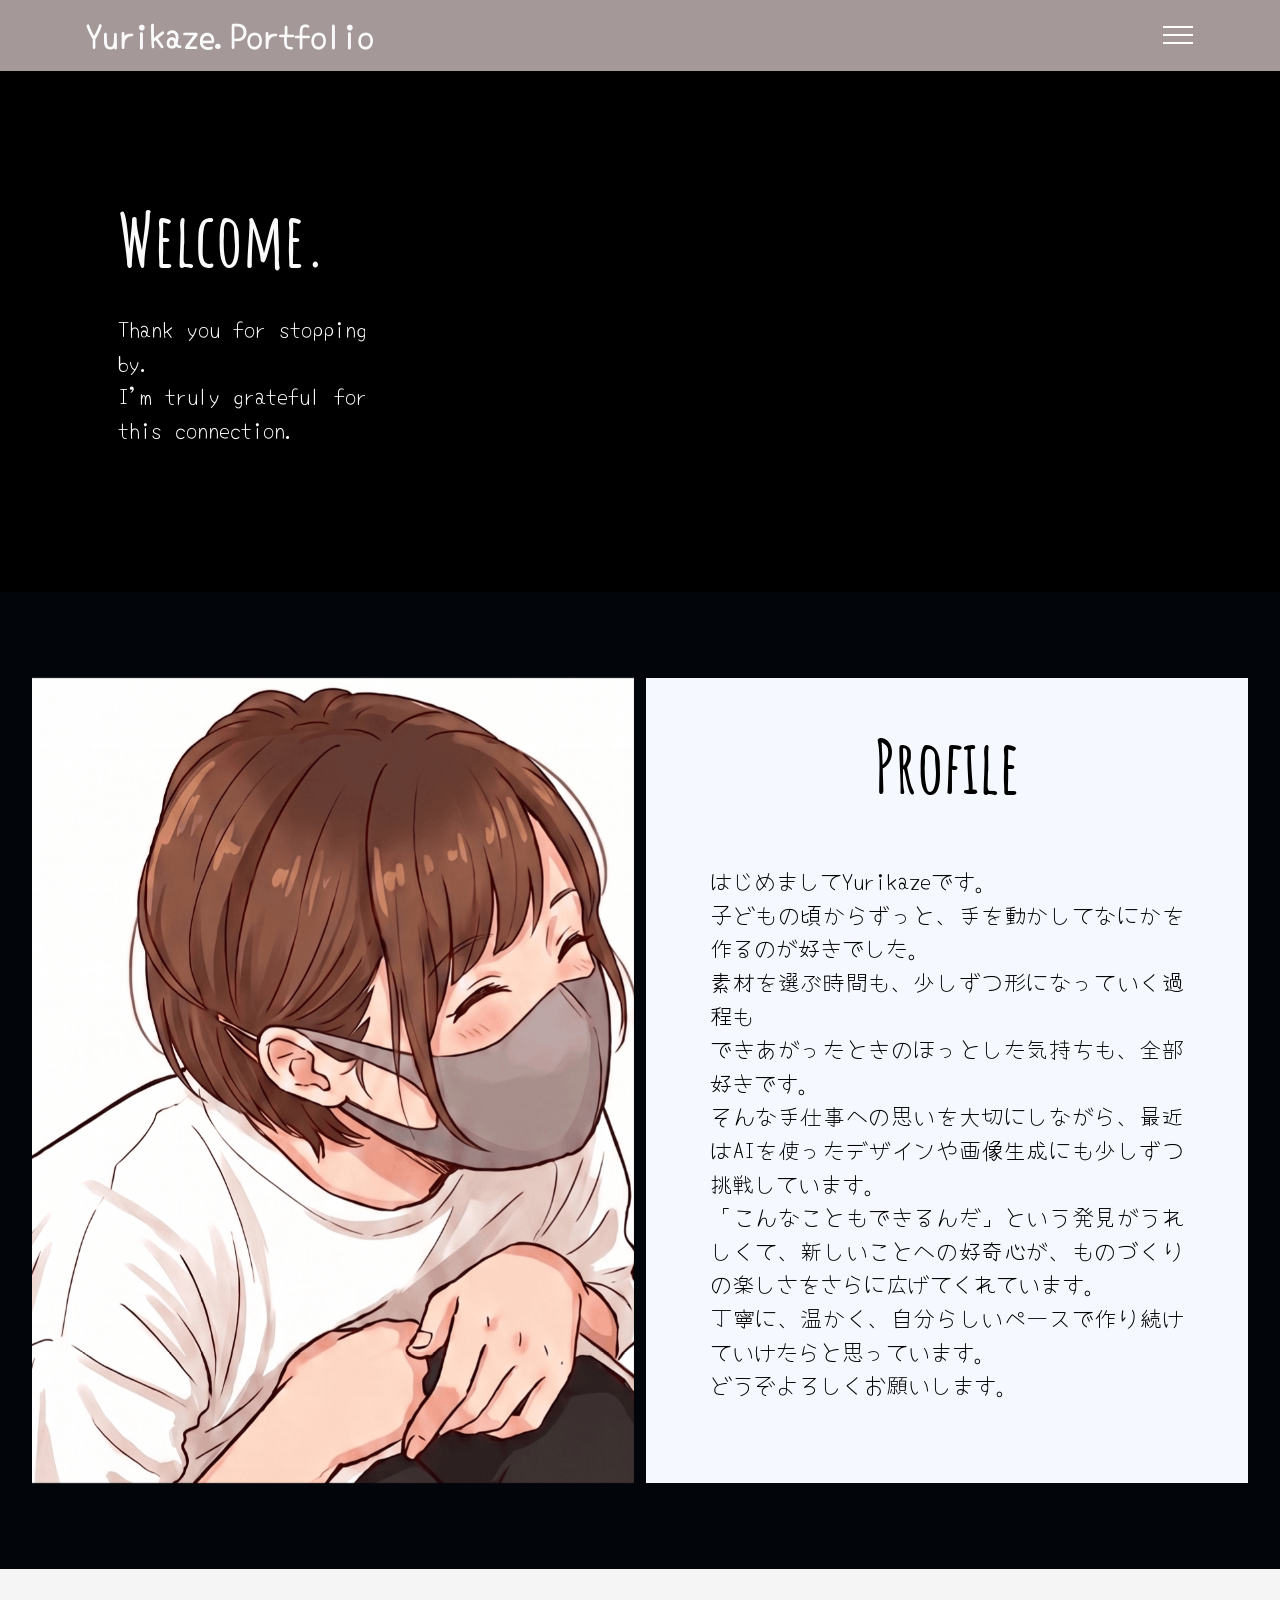
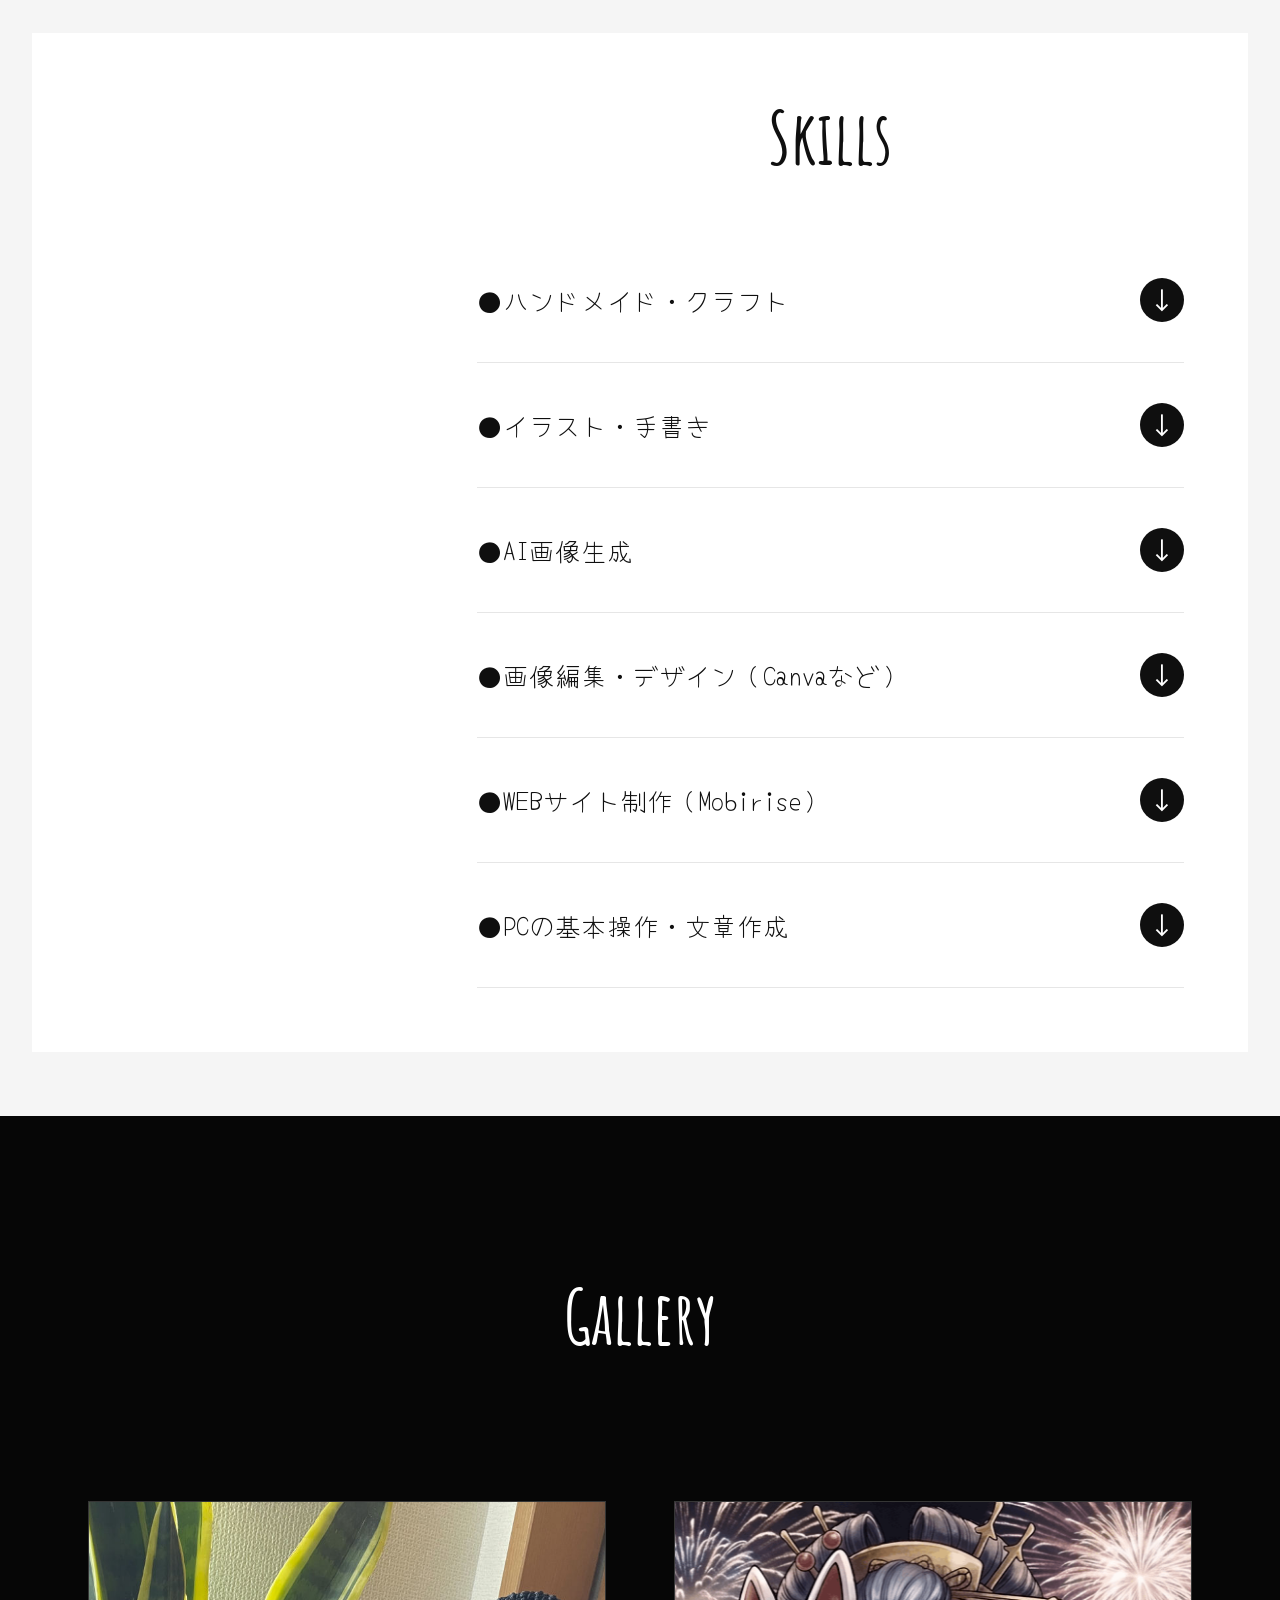
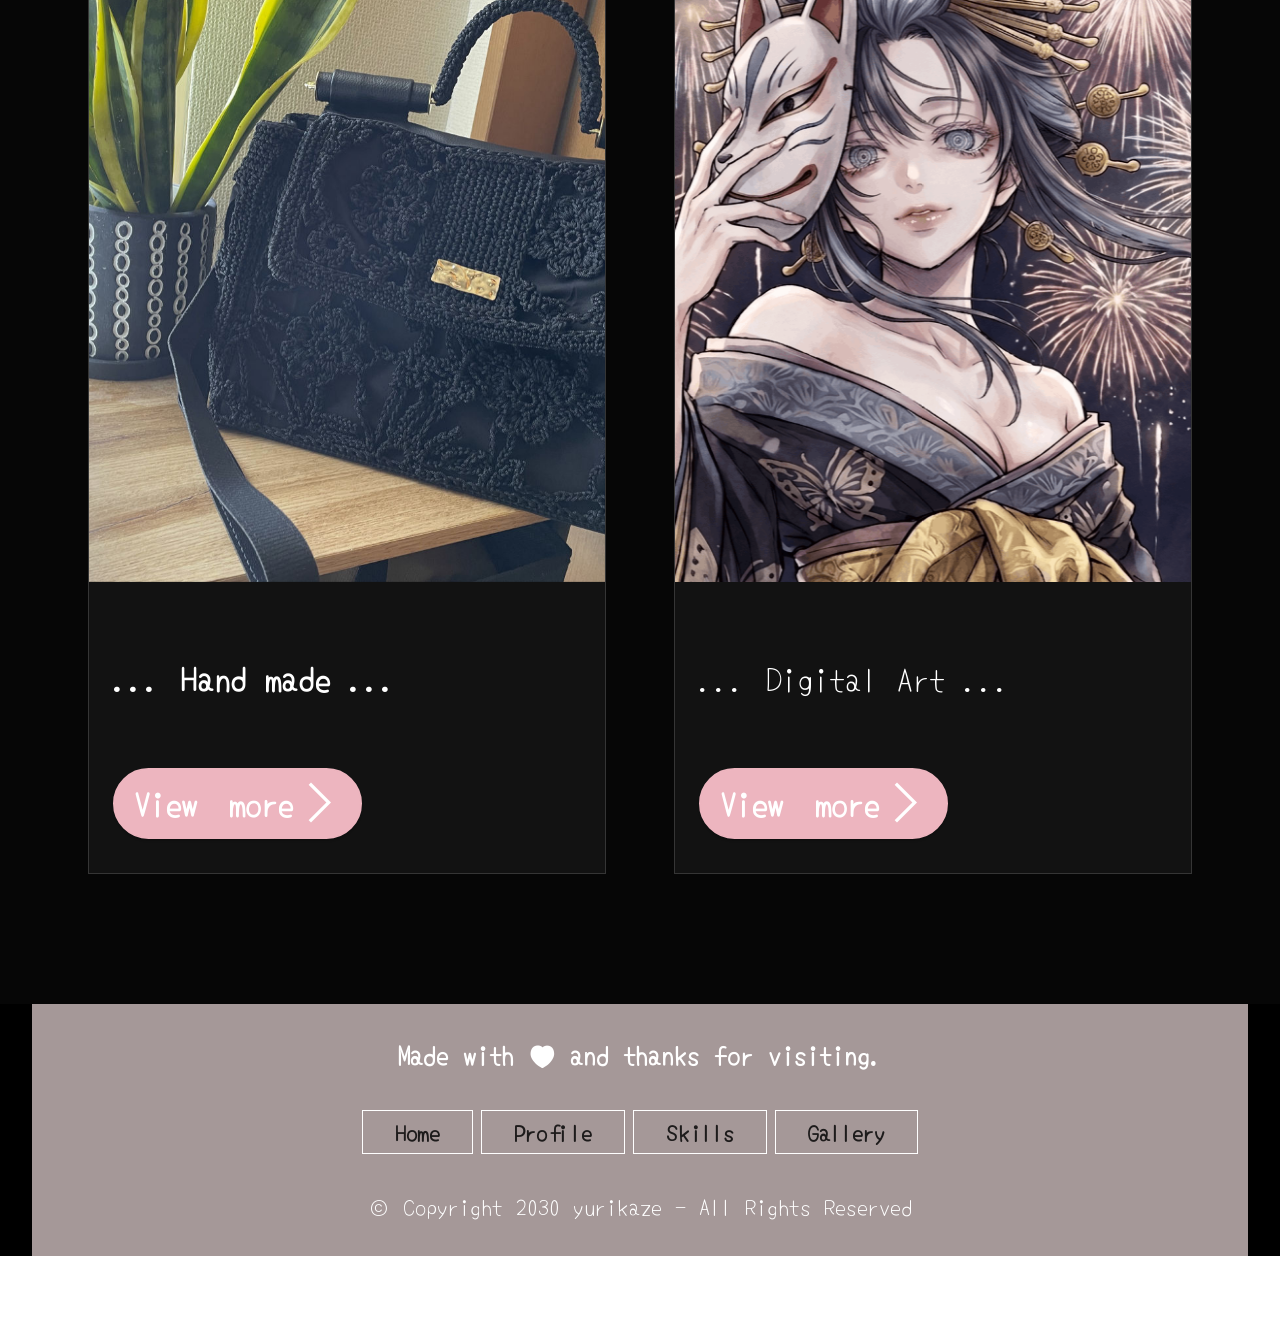
==== commit 4318b6fa: "v4 フォントバグ修正、履歴遡り保存、フッター削除＆作り直し" ====
--- a/index.html
+++ b/index.html
@@ -20,7 +20,7 @@
   <noscript><link rel="stylesheet" href="https://fonts.googleapis.com/css?family=Yomogi:400&display=swap"></noscript>
   <link rel="preload" href="https://fonts.googleapis.com/css?family=Amatic+SC:400,700&display=swap" as="style" onload="this.onload=null;this.rel='stylesheet'">
   <noscript><link rel="stylesheet" href="https://fonts.googleapis.com/css?family=Amatic+SC:400,700&display=swap"></noscript>
-  <link rel="preload" as="style" href="assets/mobirise/css/mbr-additional.css?v=zxPBfv"><link rel="stylesheet" href="assets/mobirise/css/mbr-additional.css?v=zxPBfv" type="text/css">
+  <link rel="preload" as="style" href="assets/mobirise/css/mbr-additional.css?v=NKhoRn"><link rel="stylesheet" href="assets/mobirise/css/mbr-additional.css?v=NKhoRn" type="text/css">
 
   
   
@@ -115,17 +115,17 @@
                     <div class="content-wrapper">
                         <div class="title-wrapper">
                             <h2 class="mbr-section-title mbr-fonts-style display-2"><strong>Skills</strong></h2>
-                            <div id="bootstrap-accordion_5" class="panel-group accordionStyles accordion" role="tablist" aria-multiselectable="true">
+                            <div id="bootstrap-accordion_3" class="panel-group accordionStyles accordion" role="tablist" aria-multiselectable="true">
                                 <div class="card">
                                     <div class="card-header" role="tab" id="headingOne">
-                                        <a role="button" class="panel-title collapsed" data-toggle="collapse" data-bs-toggle="collapse" data-core="" href="#collapse1_5" aria-expanded="false" aria-controls="collapse1">
+                                        <a role="button" class="panel-title collapsed" data-toggle="collapse" data-bs-toggle="collapse" data-core="" href="#collapse1_3" aria-expanded="false" aria-controls="collapse1">
                                             <h4 class="panel-title-edit mbr-fonts-style display-5">●ハンドメイド・クラフト</h4>
                                             <div class="icon-wrapper">
                                                 <span class="sign mobi-mbri mobi-mbri-down mbr-iconfont"></span>
                                             </div>
                                         </a>
                                     </div>
-                                    <div id="collapse1_5" class="panel-collapse noScroll collapse" role="tabpanel" aria-labelledby="headingOne" data-parent="#accordion" data-bs-parent="#bootstrap-accordion_5">
+                                    <div id="collapse1_3" class="panel-collapse noScroll collapse" role="tabpanel" aria-labelledby="headingOne" data-parent="#accordion" data-bs-parent="#bootstrap-accordion_3">
                                         <div class="panel-body">
                                             <p class="panel-text mbr-fonts-style display-7">子どもの頃から続けてきた、いちばんの土台。素材選びから仕上げまで、細部にこだわって制作しています。
                                             </p>
@@ -134,14 +134,14 @@
                                 </div>
                                 <div class="card">
                                     <div class="card-header" role="tab" id="headingTwo">
-                                        <a role="button" class="panel-title collapsed" data-toggle="collapse" data-bs-toggle="collapse" data-core="" href="#collapse2_5" aria-expanded="false" aria-controls="collapse2">
+                                        <a role="button" class="panel-title collapsed" data-toggle="collapse" data-bs-toggle="collapse" data-core="" href="#collapse2_3" aria-expanded="false" aria-controls="collapse2">
                                             <h4 class="panel-title-edit mbr-fonts-style display-5">●イラスト・手書き</h4>
                                             <div class="icon-wrapper">
                                                 <span class="sign mobi-mbri mobi-mbri-down mbr-iconfont"></span>
                                             </div>
                                         </a>
                                     </div>
-                                    <div id="collapse2_5" class="panel-collapse noScroll collapse" role="tabpanel" aria-labelledby="headingTwo" data-parent="#accordion" data-bs-parent="#bootstrap-accordion_5">
+                                    <div id="collapse2_3" class="panel-collapse noScroll collapse" role="tabpanel" aria-labelledby="headingTwo" data-parent="#accordion" data-bs-parent="#bootstrap-accordion_3">
                                         <div class="panel-body">
                                             <p class="panel-text mbr-fonts-style display-7">手で描く温かみを大切にしながら、少しずつ表現の幅を広げています。
                                             </p>
@@ -150,14 +150,14 @@
                                 </div>
                                 <div class="card">
                                     <div class="card-header" role="tab" id="headingThree">
-                                        <a role="button" class="panel-title collapsed" data-toggle="collapse" data-bs-toggle="collapse" data-core="" href="#collapse3_5" aria-expanded="false" aria-controls="collapse3">
+                                        <a role="button" class="panel-title collapsed" data-toggle="collapse" data-bs-toggle="collapse" data-core="" href="#collapse3_3" aria-expanded="false" aria-controls="collapse3">
                                             <h4 class="panel-title-edit mbr-fonts-style display-5">●AI画像生成</h4>
                                             <div class="icon-wrapper">
                                                 <span class="sign mobi-mbri mobi-mbri-down mbr-iconfont"></span>
                                             </div>
                                         </a>
                                     </div>
-                                    <div id="collapse3_5" class="panel-collapse noScroll collapse" role="tabpanel" aria-labelledby="headingThree" data-parent="#accordion" data-bs-parent="#bootstrap-accordion_5">
+                                    <div id="collapse3_3" class="panel-collapse noScroll collapse" role="tabpanel" aria-labelledby="headingThree" data-parent="#accordion" data-bs-parent="#bootstrap-accordion_3">
                                         <div class="panel-body">
                                             <p class="panel-text mbr-fonts-style display-7">AIの可能性にわくわくしながら、自分らしい世界観を表現できるよう挑戦中です。
                                             </p>
@@ -166,14 +166,14 @@
                                 </div>
                                 <div class="card">
                                     <div class="card-header" role="tab" id="headingFour">
-                                        <a role="button" class="panel-title collapsed" data-toggle="collapse" data-bs-toggle="collapse" data-core="" href="#collapse4_5" aria-expanded="false" aria-controls="collapse4">
+                                        <a role="button" class="panel-title collapsed" data-toggle="collapse" data-bs-toggle="collapse" data-core="" href="#collapse4_3" aria-expanded="false" aria-controls="collapse4">
                                             <h4 class="panel-title-edit mbr-fonts-style display-5">●画像編集・デザイン（Canvaなど）</h4>
                                             <div class="icon-wrapper">
                                                 <span class="sign mobi-mbri mobi-mbri-down mbr-iconfont"></span>
                                             </div>
                                         </a>
                                     </div>
-                                    <div id="collapse4_5" class="panel-collapse noScroll collapse" role="tabpanel" aria-labelledby="headingFour" data-parent="#accordion" data-bs-parent="#bootstrap-accordion_5">
+                                    <div id="collapse4_3" class="panel-collapse noScroll collapse" role="tabpanel" aria-labelledby="headingFour" data-parent="#accordion" data-bs-parent="#bootstrap-accordion_3">
                                         <div class="panel-body">
                                             <p class="panel-text mbr-fonts-style display-7">作品をより美しく見せるために、少しずつ使い方を覚えているところです。
                                             </p>
@@ -182,14 +182,14 @@
                                 </div>
                                 <div class="card">
                                     <div class="card-header" role="tab" id="headingFive">
-                                        <a role="button" class="panel-title collapsed" data-toggle="collapse" data-bs-toggle="collapse" data-core="" href="#collapse5_5" aria-expanded="false" aria-controls="collapse5">
+                                        <a role="button" class="panel-title collapsed" data-toggle="collapse" data-bs-toggle="collapse" data-core="" href="#collapse5_3" aria-expanded="false" aria-controls="collapse5">
                                             <h4 class="panel-title-edit mbr-fonts-style display-5">●WEBサイト制作（Mobirise）</h4>
                                             <div class="icon-wrapper">
                                                 <span class="sign mobi-mbri mobi-mbri-down mbr-iconfont"></span>
                                             </div>
                                         </a>
                                     </div>
-                                    <div id="collapse5_5" class="panel-collapse noScroll collapse" role="tabpanel" aria-labelledby="headingFive" data-parent="#accordion" data-bs-parent="#bootstrap-accordion_5">
+                                    <div id="collapse5_3" class="panel-collapse noScroll collapse" role="tabpanel" aria-labelledby="headingFive" data-parent="#accordion" data-bs-parent="#bootstrap-accordion_3">
                                         <div class="panel-body">
                                             <p class="panel-text mbr-fonts-style display-7">このポートフォリオサイト自体が、最初の挑戦です。
                                             </p>
@@ -198,14 +198,14 @@
                                 </div>
                                 <div class="card">
                                     <div class="card-header" role="tab" id="headingSix">
-                                        <a role="button" class="panel-title collapsed" data-toggle="collapse" data-bs-toggle="collapse" data-core="" href="#collapse6_5" aria-expanded="false" aria-controls="collapse6">
+                                        <a role="button" class="panel-title collapsed" data-toggle="collapse" data-bs-toggle="collapse" data-core="" href="#collapse6_3" aria-expanded="false" aria-controls="collapse6">
                                             <h4 class="panel-title-edit mbr-fonts-style display-5">●PCの基本操作・文章作成</h4>
                                             <div class="icon-wrapper">
                                                 <span class="sign mobi-mbri mobi-mbri-down mbr-iconfont"></span>
                                             </div>
                                         </a>
                                     </div>
-                                    <div id="collapse6_5" class="panel-collapse noScroll collapse" role="tabpanel" aria-labelledby="headingSix" data-parent="#accordion" data-bs-parent="#bootstrap-accordion_5">
+                                    <div id="collapse6_3" class="panel-collapse noScroll collapse" role="tabpanel" aria-labelledby="headingSix" data-parent="#accordion" data-bs-parent="#bootstrap-accordion_3">
                                         <div class="panel-body">
                                             <p class="panel-text mbr-fonts-style display-7">基本的な操作や文書作成を練習しながら、少しずつ使いこなせるようになってきています。
                                             </p>
@@ -309,7 +309,7 @@
             </div>
         </div>
     </div>
-</section><section class="display-7" style="padding: 0;align-items: center;justify-content: center;flex-wrap: wrap;    align-content: center;display: flex;position: relative;height: 4rem;"><a href="https://mobiri.se/4089600" style="flex: 1 1;height: 4rem;position: absolute;width: 100%;z-index: 1;"><img alt="" style="height: 4rem;" src="[data-uri]"></a><p style="margin: 0;text-align: center;" class="display-7">&#8204;</p><a style="z-index:1" href="https://mobirise.com/drag-drop-website-builder.html">Drag and Drop Website Builder</a></section><script src="assets/bootstrap/js/bootstrap.bundle.min.js"></script>  <script src="assets/smoothscroll/smooth-scroll.js"></script>  <script src="assets/ytplayer/index.js"></script>  <script src="assets/dropdown/js/navbar-dropdown.js"></script>  <script src="assets/mbr-switch-arrow/mbr-switch-arrow.js"></script>  <script src="assets/theme/js/script.js"></script>  
+</section><section class="display-7" style="padding: 0;align-items: center;justify-content: center;flex-wrap: wrap;    align-content: center;display: flex;position: relative;height: 4rem;"><a href="https://mobiri.se/4089600" style="flex: 1 1;height: 4rem;position: absolute;width: 100%;z-index: 1;"><img alt="" style="height: 4rem;" src="[data-uri]"></a><p style="margin: 0;text-align: center;" class="display-7">&#8204;</p><a style="z-index:1" href="https://mobirise.com/builder/ai-website-generator.html">AI Website Generator</a></section><script src="assets/bootstrap/js/bootstrap.bundle.min.js"></script>  <script src="assets/smoothscroll/smooth-scroll.js"></script>  <script src="assets/ytplayer/index.js"></script>  <script src="assets/dropdown/js/navbar-dropdown.js"></script>  <script src="assets/mbr-switch-arrow/mbr-switch-arrow.js"></script>  <script src="assets/theme/js/script.js"></script>  
   
   
  <div id="scrollToTop" class="scrollToTop mbr-arrow-up"><a style="text-align: center;"><i class="mbr-arrow-up-icon mbr-arrow-up-icon-cm cm-icon cm-icon-smallarrow-up"></i></a></div>
--- a/assets/mobirise/css/mbr-additional.css
+++ b/assets/mobirise/css/mbr-additional.css
@@ -13,12 +13,12 @@
   font-size: 1.375rem;
 }
 .display-2 {
-  font-family: 'Yomogi', handwriting;
-  font-size: 2.8rem;
+  font-family: 'Amatic SC', handwriting;
+  font-size: 4.6rem;
   line-height: 1.1;
 }
 .display-2 > .mbr-iconfont {
-  font-size: 3.5rem;
+  font-size: 5.75rem;
 }
 .display-4 {
   font-family: 'Yomogi', handwriting;
@@ -61,9 +61,9 @@
     line-height: calc( 1.1 * (1.0350000000000001rem + (1.1 - 1.0350000000000001) * ((100vw - 20rem) / (48 - 20))));
   }
   .display-2 {
-    font-size: 2.24rem;
-    font-size: calc( 1.63rem + (2.8 - 1.63) * ((100vw - 20rem) / (48 - 20)));
-    line-height: calc( 1.3 * (1.63rem + (2.8 - 1.63) * ((100vw - 20rem) / (48 - 20))));
+    font-size: 3.68rem;
+    font-size: calc( 2.26rem + (4.6 - 2.26) * ((100vw - 20rem) / (48 - 20)));
+    line-height: calc( 1.3 * (2.26rem + (4.6 - 2.26) * ((100vw - 20rem) / (48 - 20))));
   }
   .display-4 {
     font-size: 1.6rem;
@@ -1403,7 +1403,7 @@
 }
 .cid-voKEXo6BIz .mbr-section-title {
   color: #0f0f0f;
-  text-align: justify;
+  text-align: center;
 }
 .cid-voKEXo6BIz .panel-title-edit {
   color: #0f0f0f;
@@ -1563,15 +1563,15 @@
 .cid-voKDZ30DKn .icon-wrapper {
   text-align: right;
 }
-.cid-voRYIoyVrn {
-  padding-top: 2rem;
-  padding-bottom: 2rem;
-  background-color: #ffffff;
-}
-.cid-voRYIoyVrn .mbr-fallback-image.disabled {
+.cid-voVZRJHn3S {
+  padding-top: 0rem;
+  padding-bottom: 0rem;
+  background-color: #000000;
+}
+.cid-voVZRJHn3S .mbr-fallback-image.disabled {
   display: none;
 }
-.cid-voRYIoyVrn .mbr-fallback-image {
+.cid-voVZRJHn3S .mbr-fallback-image {
   display: block;
   background-size: cover;
   background-position: center center;
@@ -1580,29 +1580,29 @@
   position: absolute;
   top: 0;
 }
-.cid-voRYIoyVrn .card-wrapper {
+.cid-voVZRJHn3S .card-wrapper {
   padding: 32px 64px;
   background-color: #a59898;
 }
 @media (max-width: 1440px) {
-  .cid-voRYIoyVrn .card-wrapper {
+  .cid-voVZRJHn3S .card-wrapper {
     padding: 32px;
   }
 }
 @media (max-width: 992px) {
-  .cid-voRYIoyVrn .card-wrapper {
+  .cid-voVZRJHn3S .card-wrapper {
     padding: 24px;
   }
 }
-.cid-voRYIoyVrn .card-wrapper .mbr-section-title {
+.cid-voVZRJHn3S .card-wrapper .mbr-section-title {
   margin-bottom: 32px;
 }
 @media (max-width: 992px) {
-  .cid-voRYIoyVrn .card-wrapper .mbr-section-title {
+  .cid-voVZRJHn3S .card-wrapper .mbr-section-title {
     margin-bottom: 24px;
   }
 }
-.cid-voRYIoyVrn .card-wrapper .nav-wrapper .list {
+.cid-voVZRJHn3S .card-wrapper .nav-wrapper .list {
   display: inline-flex;
   flex-wrap: wrap;
   justify-content: center;
@@ -1611,11 +1611,11 @@
   list-style-type: none;
 }
 @media (max-width: 992px) {
-  .cid-voRYIoyVrn .card-wrapper .nav-wrapper .list {
+  .cid-voVZRJHn3S .card-wrapper .nav-wrapper .list {
     margin-bottom: 24px;
   }
 }
-.cid-voRYIoyVrn .card-wrapper .nav-wrapper .list .item-tag {
+.cid-voVZRJHn3S .card-wrapper .nav-wrapper .list .item-tag {
   display: inline-flex;
   padding: 10px 32px;
   background-color: transparent;
@@ -1623,35 +1623,41 @@
   border: 1px solid #ffffff;
   transition: all 0.3s ease-in-out;
 }
-.cid-voRYIoyVrn .card-wrapper .nav-wrapper .list .item-tag:hover,
-.cid-voRYIoyVrn .card-wrapper .nav-wrapper .list .item-tag:focus {
-  background-color: #e8c5c5;
-  border: 1px solid #e8c5c5;
-  color: #1a1e21;
-}
-.cid-voRYIoyVrn .card-wrapper .mbr-copy {
+.cid-voVZRJHn3S .card-wrapper .nav-wrapper .list .item-tag:hover,
+.cid-voVZRJHn3S .card-wrapper .nav-wrapper .list .item-tag:focus {
+  background-color: #e7d8d8;
+  border: 1px solid #e7d8d8;
+  color: #ffffff;
+}
+.cid-voVZRJHn3S .card-wrapper .mbr-copy {
   margin-bottom: 0;
 }
-.cid-voRYIoyVrn .mbr-section-title {
-  color: #2c2c26;
-  text-align: center;
-}
-.cid-voRYIoyVrn .list,
-.cid-voRYIoyVrn .nav-wrapper {
+.cid-voVZRJHn3S .mbr-section-title {
+  color: #ffffff;
+  text-align: center;
+}
+.cid-voVZRJHn3S .list,
+.cid-voVZRJHn3S .nav-wrapper {
   color: #63635d;
   text-align: center;
 }
-.cid-voRYIoyVrn .mbr-copy {
+.cid-voVZRJHn3S .mbr-copy {
+  color: #ffffff;
+  text-align: center;
+}
+.cid-voVZRJHn3S .list,
+.cid-voVZRJHn3S .item-wrap,
+.cid-voVZRJHn3S .nav-wrapper {
   color: #000000;
-  text-align: center;
-}
-.cid-voRYIoyVrn .list,
-.cid-voRYIoyVrn .item-wrap,
-.cid-voRYIoyVrn .nav-wrapper {
-  color: #232323;
-}
-.cid-vnUJdS0ggx .navbar-dropdown {
-  position: relative !important;
+}
+.cid-vnUJdS0ggx {
+  z-index: 1000;
+  width: 100%;
+  position: relative;
+  min-height: 70px;
+}
+.cid-vnUJdS0ggx nav.navbar {
+  position: fixed;
 }
 .cid-vnUJdS0ggx .dropdown-item:before {
   font-family: Moririse2 !important;
@@ -1706,11 +1712,6 @@
   display: flex;
   margin: auto;
 }
-@media (min-width: 992px) {
-  .cid-vnUJdS0ggx .container {
-    flex-wrap: nowrap;
-  }
-}
 .cid-vnUJdS0ggx .navbar-caption:hover,
 .cid-vnUJdS0ggx .navbar-caption:focus {
   color: #e8bebe !important;
@@ -1997,6 +1998,7 @@
 }
 .cid-vnUJdS0ggx .navbar-dropdown {
   padding: 0 1rem;
+  position: fixed;
 }
 .cid-vnUJdS0ggx a.nav-link {
   display: flex;
@@ -2030,6 +2032,20 @@
 }
 .cid-vnUJdS0ggx .navbar-collapse {
   width: 75%;
+}
+.cid-vnUJdS0ggx .navbar-brand {
+  width: auto;
+  max-width: 50%;
+}
+.cid-vnUJdS0ggx .navbar-collapse {
+  width: 100%;
+}
+.cid-vnUJdS0ggx .navbar-nav {
+  width: 100%;
+}
+.cid-vnUJdS0ggx .navbar-buttons {
+  justify-content: center;
+  width: 100%;
 }
 @media (max-width: 991px) {
   .cid-vnUJdS0ggx .navbar-brand {
@@ -2310,15 +2326,15 @@
 .cid-voEkXfDxAw H6 {
   text-align: center;
 }
-.cid-voRYIoyVrn {
-  padding-top: 2rem;
-  padding-bottom: 2rem;
-  background-color: #ffffff;
-}
-.cid-voRYIoyVrn .mbr-fallback-image.disabled {
+.cid-voVZRJHn3S {
+  padding-top: 0rem;
+  padding-bottom: 0rem;
+  background-color: #000000;
+}
+.cid-voVZRJHn3S .mbr-fallback-image.disabled {
   display: none;
 }
-.cid-voRYIoyVrn .mbr-fallback-image {
+.cid-voVZRJHn3S .mbr-fallback-image {
   display: block;
   background-size: cover;
   background-position: center center;
@@ -2327,29 +2343,29 @@
   position: absolute;
   top: 0;
 }
-.cid-voRYIoyVrn .card-wrapper {
+.cid-voVZRJHn3S .card-wrapper {
   padding: 32px 64px;
   background-color: #a59898;
 }
 @media (max-width: 1440px) {
-  .cid-voRYIoyVrn .card-wrapper {
+  .cid-voVZRJHn3S .card-wrapper {
     padding: 32px;
   }
 }
 @media (max-width: 992px) {
-  .cid-voRYIoyVrn .card-wrapper {
+  .cid-voVZRJHn3S .card-wrapper {
     padding: 24px;
   }
 }
-.cid-voRYIoyVrn .card-wrapper .mbr-section-title {
+.cid-voVZRJHn3S .card-wrapper .mbr-section-title {
   margin-bottom: 32px;
 }
 @media (max-width: 992px) {
-  .cid-voRYIoyVrn .card-wrapper .mbr-section-title {
+  .cid-voVZRJHn3S .card-wrapper .mbr-section-title {
     margin-bottom: 24px;
   }
 }
-.cid-voRYIoyVrn .card-wrapper .nav-wrapper .list {
+.cid-voVZRJHn3S .card-wrapper .nav-wrapper .list {
   display: inline-flex;
   flex-wrap: wrap;
   justify-content: center;
@@ -2358,11 +2374,11 @@
   list-style-type: none;
 }
 @media (max-width: 992px) {
-  .cid-voRYIoyVrn .card-wrapper .nav-wrapper .list {
+  .cid-voVZRJHn3S .card-wrapper .nav-wrapper .list {
     margin-bottom: 24px;
   }
 }
-.cid-voRYIoyVrn .card-wrapper .nav-wrapper .list .item-tag {
+.cid-voVZRJHn3S .card-wrapper .nav-wrapper .list .item-tag {
   display: inline-flex;
   padding: 10px 32px;
   background-color: transparent;
@@ -2370,35 +2386,41 @@
   border: 1px solid #ffffff;
   transition: all 0.3s ease-in-out;
 }
-.cid-voRYIoyVrn .card-wrapper .nav-wrapper .list .item-tag:hover,
-.cid-voRYIoyVrn .card-wrapper .nav-wrapper .list .item-tag:focus {
-  background-color: #e8c5c5;
-  border: 1px solid #e8c5c5;
-  color: #1a1e21;
-}
-.cid-voRYIoyVrn .card-wrapper .mbr-copy {
+.cid-voVZRJHn3S .card-wrapper .nav-wrapper .list .item-tag:hover,
+.cid-voVZRJHn3S .card-wrapper .nav-wrapper .list .item-tag:focus {
+  background-color: #e7d8d8;
+  border: 1px solid #e7d8d8;
+  color: #ffffff;
+}
+.cid-voVZRJHn3S .card-wrapper .mbr-copy {
   margin-bottom: 0;
 }
-.cid-voRYIoyVrn .mbr-section-title {
-  color: #2c2c26;
-  text-align: center;
-}
-.cid-voRYIoyVrn .list,
-.cid-voRYIoyVrn .nav-wrapper {
+.cid-voVZRJHn3S .mbr-section-title {
+  color: #ffffff;
+  text-align: center;
+}
+.cid-voVZRJHn3S .list,
+.cid-voVZRJHn3S .nav-wrapper {
   color: #63635d;
   text-align: center;
 }
-.cid-voRYIoyVrn .mbr-copy {
+.cid-voVZRJHn3S .mbr-copy {
+  color: #ffffff;
+  text-align: center;
+}
+.cid-voVZRJHn3S .list,
+.cid-voVZRJHn3S .item-wrap,
+.cid-voVZRJHn3S .nav-wrapper {
   color: #000000;
-  text-align: center;
-}
-.cid-voRYIoyVrn .list,
-.cid-voRYIoyVrn .item-wrap,
-.cid-voRYIoyVrn .nav-wrapper {
-  color: #232323;
-}
-.cid-vozNx0C8wn .navbar-dropdown {
-  position: relative !important;
+}
+.cid-vozNx0C8wn {
+  z-index: 1000;
+  width: 100%;
+  position: relative;
+  min-height: 70px;
+}
+.cid-vozNx0C8wn nav.navbar {
+  position: fixed;
 }
 .cid-vozNx0C8wn .dropdown-item:before {
   font-family: Moririse2 !important;
@@ -2453,11 +2475,6 @@
   display: flex;
   margin: auto;
 }
-@media (min-width: 992px) {
-  .cid-vozNx0C8wn .container {
-    flex-wrap: nowrap;
-  }
-}
 .cid-vozNx0C8wn .navbar-caption:hover,
 .cid-vozNx0C8wn .navbar-caption:focus {
   color: #e8bebe !important;
@@ -2744,6 +2761,7 @@
 }
 .cid-vozNx0C8wn .navbar-dropdown {
   padding: 0 1rem;
+  position: fixed;
 }
 .cid-vozNx0C8wn a.nav-link {
   display: flex;
@@ -2777,6 +2795,20 @@
 }
 .cid-vozNx0C8wn .navbar-collapse {
   width: 75%;
+}
+.cid-vozNx0C8wn .navbar-brand {
+  width: auto;
+  max-width: 50%;
+}
+.cid-vozNx0C8wn .navbar-collapse {
+  width: 100%;
+}
+.cid-vozNx0C8wn .navbar-nav {
+  width: 100%;
+}
+.cid-vozNx0C8wn .navbar-buttons {
+  justify-content: center;
+  width: 100%;
 }
 @media (max-width: 991px) {
   .cid-vozNx0C8wn .navbar-brand {
@@ -3057,15 +3089,15 @@
 .cid-voEqgEuPtF H6 {
   text-align: center;
 }
-.cid-voRYIoyVrn {
-  padding-top: 2rem;
-  padding-bottom: 2rem;
-  background-color: #ffffff;
-}
-.cid-voRYIoyVrn .mbr-fallback-image.disabled {
+.cid-voVZRJHn3S {
+  padding-top: 0rem;
+  padding-bottom: 0rem;
+  background-color: #000000;
+}
+.cid-voVZRJHn3S .mbr-fallback-image.disabled {
   display: none;
 }
-.cid-voRYIoyVrn .mbr-fallback-image {
+.cid-voVZRJHn3S .mbr-fallback-image {
   display: block;
   background-size: cover;
   background-position: center center;
@@ -3074,29 +3106,29 @@
   position: absolute;
   top: 0;
 }
-.cid-voRYIoyVrn .card-wrapper {
+.cid-voVZRJHn3S .card-wrapper {
   padding: 32px 64px;
   background-color: #a59898;
 }
 @media (max-width: 1440px) {
-  .cid-voRYIoyVrn .card-wrapper {
+  .cid-voVZRJHn3S .card-wrapper {
     padding: 32px;
   }
 }
 @media (max-width: 992px) {
-  .cid-voRYIoyVrn .card-wrapper {
+  .cid-voVZRJHn3S .card-wrapper {
     padding: 24px;
   }
 }
-.cid-voRYIoyVrn .card-wrapper .mbr-section-title {
+.cid-voVZRJHn3S .card-wrapper .mbr-section-title {
   margin-bottom: 32px;
 }
 @media (max-width: 992px) {
-  .cid-voRYIoyVrn .card-wrapper .mbr-section-title {
+  .cid-voVZRJHn3S .card-wrapper .mbr-section-title {
     margin-bottom: 24px;
   }
 }
-.cid-voRYIoyVrn .card-wrapper .nav-wrapper .list {
+.cid-voVZRJHn3S .card-wrapper .nav-wrapper .list {
   display: inline-flex;
   flex-wrap: wrap;
   justify-content: center;
@@ -3105,11 +3137,11 @@
   list-style-type: none;
 }
 @media (max-width: 992px) {
-  .cid-voRYIoyVrn .card-wrapper .nav-wrapper .list {
+  .cid-voVZRJHn3S .card-wrapper .nav-wrapper .list {
     margin-bottom: 24px;
   }
 }
-.cid-voRYIoyVrn .card-wrapper .nav-wrapper .list .item-tag {
+.cid-voVZRJHn3S .card-wrapper .nav-wrapper .list .item-tag {
   display: inline-flex;
   padding: 10px 32px;
   background-color: transparent;
@@ -3117,30 +3149,530 @@
   border: 1px solid #ffffff;
   transition: all 0.3s ease-in-out;
 }
-.cid-voRYIoyVrn .card-wrapper .nav-wrapper .list .item-tag:hover,
-.cid-voRYIoyVrn .card-wrapper .nav-wrapper .list .item-tag:focus {
-  background-color: #e8c5c5;
-  border: 1px solid #e8c5c5;
-  color: #1a1e21;
-}
-.cid-voRYIoyVrn .card-wrapper .mbr-copy {
+.cid-voVZRJHn3S .card-wrapper .nav-wrapper .list .item-tag:hover,
+.cid-voVZRJHn3S .card-wrapper .nav-wrapper .list .item-tag:focus {
+  background-color: #e7d8d8;
+  border: 1px solid #e7d8d8;
+  color: #ffffff;
+}
+.cid-voVZRJHn3S .card-wrapper .mbr-copy {
   margin-bottom: 0;
 }
-.cid-voRYIoyVrn .mbr-section-title {
-  color: #2c2c26;
-  text-align: center;
-}
-.cid-voRYIoyVrn .list,
-.cid-voRYIoyVrn .nav-wrapper {
+.cid-voVZRJHn3S .mbr-section-title {
+  color: #ffffff;
+  text-align: center;
+}
+.cid-voVZRJHn3S .list,
+.cid-voVZRJHn3S .nav-wrapper {
   color: #63635d;
   text-align: center;
 }
-.cid-voRYIoyVrn .mbr-copy {
+.cid-voVZRJHn3S .mbr-copy {
+  color: #ffffff;
+  text-align: center;
+}
+.cid-voVZRJHn3S .list,
+.cid-voVZRJHn3S .item-wrap,
+.cid-voVZRJHn3S .nav-wrapper {
   color: #000000;
-  text-align: center;
-}
-.cid-voRYIoyVrn .list,
-.cid-voRYIoyVrn .item-wrap,
-.cid-voRYIoyVrn .nav-wrapper {
-  color: #232323;
-}
+}
+.cid-vnUJdS0ggx {
+  z-index: 1000;
+  width: 100%;
+  position: relative;
+  min-height: 70px;
+}
+.cid-vnUJdS0ggx nav.navbar {
+  position: fixed;
+}
+.cid-vnUJdS0ggx .dropdown-item:before {
+  font-family: Moririse2 !important;
+  content: "\e966";
+  display: inline-block;
+  width: 0;
+  position: absolute;
+  left: 1rem;
+  top: 0.5rem;
+  margin-right: 0.5rem;
+  line-height: 1;
+  font-size: inherit;
+  vertical-align: middle;
+  text-align: center;
+  overflow: hidden;
+  transform: scale(0, 1);
+  transition: all 0.25s ease-in-out;
+}
+.cid-vnUJdS0ggx .dropdown-menu {
+  padding: 0;
+  border-radius: 4px;
+  box-shadow: 0 1px 3px 0 rgba(0, 0, 0, 0.1);
+}
+.cid-vnUJdS0ggx .dropdown-item:hover,
+.cid-vnUJdS0ggx .dropdown-item:focus {
+  color: #e8bebe !important;
+}
+.cid-vnUJdS0ggx .dropdown-item:hover span {
+  color: white;
+}
+.cid-vnUJdS0ggx .dropdown-item:first-child {
+  border-top-left-radius: 4px;
+  border-top-right-radius: 4px;
+}
+.cid-vnUJdS0ggx .dropdown-item:last-child {
+  border-bottom: none;
+  border-bottom-left-radius: 4px;
+  border-bottom-right-radius: 4px;
+}
+.cid-vnUJdS0ggx .nav-dropdown .link {
+  padding: 0 0.3em !important;
+  margin: 0.667em 1em !important;
+}
+.cid-vnUJdS0ggx .nav-dropdown .link.dropdown-toggle::after {
+  margin-left: 0.5rem;
+  margin-top: 0.2rem;
+}
+.cid-vnUJdS0ggx .nav-link {
+  position: relative;
+}
+.cid-vnUJdS0ggx .container {
+  display: flex;
+  margin: auto;
+}
+.cid-vnUJdS0ggx .navbar-caption:hover,
+.cid-vnUJdS0ggx .navbar-caption:focus {
+  color: #e8bebe !important;
+}
+.cid-vnUJdS0ggx .navbar-nav {
+  display: flex;
+  align-items: flex-start;
+  justify-content: center;
+  flex-wrap: wrap;
+  width: calc(200%/3);
+}
+.cid-vnUJdS0ggx .navbar-nav .nav-item {
+  color: #24262b;
+}
+.cid-vnUJdS0ggx .navbar-nav .nav-item:hover {
+  color: #e8bebe;
+}
+.cid-vnUJdS0ggx .navbar-nav .nav-item a.text-black {
+  color: #24262b !important;
+}
+.cid-vnUJdS0ggx .navbar-nav .nav-item a:hover {
+  color: #e8bebe !important;
+}
+.cid-vnUJdS0ggx .navbar-nav .nav-item .dropdown-menu {
+  padding: 1.25rem 0 !important;
+}
+.cid-vnUJdS0ggx .navbar-nav .nav-item .dropdown-menu .dropdown-item {
+  padding: 0.25rem 1.5rem !important;
+}
+.cid-vnUJdS0ggx .navbar-nav .nav-item .dropdown-menu .dropdown-item:hover,
+.cid-vnUJdS0ggx .navbar-nav .nav-item .dropdown-menu .dropdown-item:focus {
+  color: #e8bebe !important;
+}
+.cid-vnUJdS0ggx .dropdown-menu,
+.cid-vnUJdS0ggx .navbar.opened {
+  background: #a59898 !important;
+}
+.cid-vnUJdS0ggx .nav-item:focus,
+.cid-vnUJdS0ggx .nav-link:focus {
+  outline: none;
+}
+.cid-vnUJdS0ggx .dropdown .dropdown-menu .dropdown-item {
+  width: auto;
+  transition: all 0.25s ease-in-out;
+}
+.cid-vnUJdS0ggx .dropdown .dropdown-menu .dropdown-item::after {
+  right: 0.5rem;
+}
+.cid-vnUJdS0ggx .dropdown .dropdown-menu .dropdown-item .mbr-iconfont {
+  margin-right: 0.5rem;
+  vertical-align: sub;
+}
+.cid-vnUJdS0ggx .dropdown .dropdown-menu .dropdown-item .mbr-iconfont:before {
+  display: inline-block;
+  transform: scale(1, 1);
+  transition: all 0.25s ease-in-out;
+}
+.cid-vnUJdS0ggx .collapsed .dropdown-menu .dropdown-item:before {
+  display: none;
+}
+.cid-vnUJdS0ggx .collapsed .dropdown .dropdown-menu .dropdown-item {
+  padding: 0.235em 1.5em 0.235em 1.5em !important;
+  transition: none;
+  margin: 0 !important;
+}
+.cid-vnUJdS0ggx .navbar {
+  min-height: 70px;
+  transition: all 0.3s;
+  border-bottom: 1px solid transparent;
+  box-shadow: 0 1px 3px 0 rgba(0, 0, 0, 0.1);
+  background: #a59898;
+  padding: 0 !important;
+}
+.cid-vnUJdS0ggx .navbar.opened {
+  transition: all 0.3s;
+}
+.cid-vnUJdS0ggx .navbar .dropdown-item {
+  padding: 0.5rem 1.8rem;
+}
+.cid-vnUJdS0ggx .navbar .navbar-logo img {
+  width: auto;
+}
+.cid-vnUJdS0ggx .navbar .navbar-collapse {
+  justify-content: flex-end;
+  z-index: 1;
+}
+.cid-vnUJdS0ggx .navbar.collapsed {
+  justify-content: center;
+}
+.cid-vnUJdS0ggx .navbar.collapsed .nav-item .nav-link::before {
+  display: none;
+}
+.cid-vnUJdS0ggx .navbar.collapsed.opened .dropdown-menu {
+  top: 0;
+}
+.cid-vnUJdS0ggx .navbar.collapsed .dropdown-menu .dropdown-submenu {
+  left: 0 !important;
+}
+.cid-vnUJdS0ggx .navbar.collapsed .dropdown-menu .dropdown-item:after {
+  right: auto;
+}
+.cid-vnUJdS0ggx .navbar.collapsed .dropdown-menu .dropdown-toggle[data-toggle="dropdown-submenu"]:after {
+  margin-left: 0.5rem;
+  margin-top: 0.2rem;
+  border-top: 0.35em solid;
+  border-right: 0.35em solid transparent;
+  border-left: 0.35em solid transparent;
+  border-bottom: 0;
+  top: 41%;
+}
+.cid-vnUJdS0ggx .navbar.collapsed ul.navbar-nav li {
+  margin: auto;
+}
+.cid-vnUJdS0ggx .navbar.collapsed .dropdown-menu .dropdown-item {
+  padding: 0.25rem 1.5rem;
+  text-align: center;
+}
+.cid-vnUJdS0ggx .navbar.collapsed .icons-menu {
+  padding-left: 0;
+  padding-right: 0;
+  padding-top: 0.5rem;
+  padding-bottom: 0.5rem;
+}
+@media (max-width: 991px) {
+  .cid-vnUJdS0ggx .navbar .nav-item .nav-link::before {
+    display: none;
+  }
+  .cid-vnUJdS0ggx .navbar.opened .dropdown-menu {
+    top: 0;
+  }
+  .cid-vnUJdS0ggx .navbar .dropdown-menu .dropdown-submenu {
+    left: 0 !important;
+  }
+  .cid-vnUJdS0ggx .navbar .dropdown-menu .dropdown-item:after {
+    right: auto;
+  }
+  .cid-vnUJdS0ggx .navbar .dropdown-menu .dropdown-toggle[data-toggle="dropdown-submenu"]:after {
+    margin-left: 0.5rem;
+    margin-top: 0.2rem;
+    border-top: 0.35em solid;
+    border-right: 0.35em solid transparent;
+    border-left: 0.35em solid transparent;
+    border-bottom: 0;
+    top: 40%;
+  }
+  .cid-vnUJdS0ggx .navbar .navbar-logo img {
+    height: 3rem !important;
+  }
+  .cid-vnUJdS0ggx .navbar ul.navbar-nav li {
+    margin: auto;
+  }
+  .cid-vnUJdS0ggx .navbar .dropdown-menu .dropdown-item {
+    padding: 0.25rem 1.5rem !important;
+    text-align: center;
+  }
+  .cid-vnUJdS0ggx .navbar .navbar-brand {
+    flex-shrink: initial;
+    flex-basis: auto;
+    word-break: break-word;
+    padding-right: 2rem;
+  }
+  .cid-vnUJdS0ggx .navbar .navbar-toggler {
+    flex-basis: auto;
+  }
+  .cid-vnUJdS0ggx .navbar .icons-menu {
+    padding-left: 0;
+    padding-top: 0.5rem;
+    padding-bottom: 0.5rem;
+  }
+}
+@media (max-width: 991px) and (max-width: 767px) {
+  .cid-vnUJdS0ggx .navbar .navbar-brand {
+    width: calc(100% - 31px);
+  }
+}
+.cid-vnUJdS0ggx .navbar.navbar-short {
+  min-height: 70px;
+}
+.cid-vnUJdS0ggx .navbar-brand {
+  min-height: 70px;
+  flex-shrink: 0;
+  align-items: center;
+  margin-right: 0;
+  padding: 10px 0;
+  transition: all 0.3s;
+  word-break: break-word;
+  z-index: 1;
+  width: 25%;
+}
+.cid-vnUJdS0ggx .navbar-brand .navbar-caption {
+  line-height: inherit !important;
+}
+.cid-vnUJdS0ggx .navbar-brand .navbar-logo a {
+  outline: none;
+}
+.cid-vnUJdS0ggx .dropdown-item.active,
+.cid-vnUJdS0ggx .dropdown-item:active {
+  background-color: transparent;
+}
+.cid-vnUJdS0ggx .navbar-expand-lg .navbar-nav .nav-link {
+  padding: 0;
+}
+.cid-vnUJdS0ggx .nav-dropdown .link.dropdown-toggle {
+  margin-right: 1.667em;
+}
+.cid-vnUJdS0ggx .nav-dropdown .link.dropdown-toggle[aria-expanded="true"] {
+  margin-right: 0;
+  padding: 0.667em 1.667em;
+}
+.cid-vnUJdS0ggx .navbar.navbar-expand-lg .dropdown .dropdown-menu {
+  background: #a59898;
+}
+.cid-vnUJdS0ggx .navbar.navbar-expand-lg .dropdown .dropdown-menu .dropdown-submenu {
+  margin: 0;
+  left: 100%;
+}
+.cid-vnUJdS0ggx .navbar .dropdown.open > .dropdown-menu {
+  display: block;
+}
+.cid-vnUJdS0ggx ul.navbar-nav {
+  flex-wrap: wrap;
+}
+.cid-vnUJdS0ggx .navbar-buttons {
+  text-align: center;
+  min-width: 170px;
+  display: flex;
+  justify-content: flex-end;
+  width: calc(100%/3);
+}
+.cid-vnUJdS0ggx button.navbar-toggler {
+  outline: none;
+  width: 31px;
+  height: 20px;
+  cursor: pointer;
+  transition: all 0.2s;
+  position: relative;
+  align-self: center;
+}
+.cid-vnUJdS0ggx button.navbar-toggler .hamburger span {
+  position: absolute;
+  right: 0;
+  width: 30px;
+  height: 2px;
+  border-right: 5px;
+  background-color: #ffffff;
+}
+.cid-vnUJdS0ggx button.navbar-toggler .hamburger span:nth-child(1) {
+  top: 0;
+  transition: all 0.2s;
+}
+.cid-vnUJdS0ggx button.navbar-toggler .hamburger span:nth-child(2) {
+  top: 8px;
+  transition: all 0.15s;
+}
+.cid-vnUJdS0ggx button.navbar-toggler .hamburger span:nth-child(3) {
+  top: 8px;
+  transition: all 0.15s;
+}
+.cid-vnUJdS0ggx button.navbar-toggler .hamburger span:nth-child(4) {
+  top: 16px;
+  transition: all 0.2s;
+}
+.cid-vnUJdS0ggx nav.opened .hamburger span:nth-child(1) {
+  top: 8px;
+  width: 0;
+  opacity: 0;
+  right: 50%;
+  transition: all 0.2s;
+}
+.cid-vnUJdS0ggx nav.opened .hamburger span:nth-child(2) {
+  transform: rotate(45deg);
+  transition: all 0.25s;
+}
+.cid-vnUJdS0ggx nav.opened .hamburger span:nth-child(3) {
+  transform: rotate(-45deg);
+  transition: all 0.25s;
+}
+.cid-vnUJdS0ggx nav.opened .hamburger span:nth-child(4) {
+  top: 8px;
+  width: 0;
+  opacity: 0;
+  right: 50%;
+  transition: all 0.2s;
+}
+.cid-vnUJdS0ggx .navbar-dropdown {
+  padding: 0 1rem;
+  position: fixed;
+}
+.cid-vnUJdS0ggx a.nav-link {
+  display: flex;
+  align-items: center;
+  justify-content: center;
+}
+.cid-vnUJdS0ggx .icons-menu {
+  flex-wrap: nowrap;
+  display: flex;
+  justify-content: center;
+  padding-left: 1rem;
+  padding-right: 1rem;
+  padding-top: 0.3rem;
+  text-align: center;
+}
+@media screen and (-ms-high-contrast: active), (-ms-high-contrast: none) {
+  .cid-vnUJdS0ggx .navbar {
+    height: 70px;
+  }
+  .cid-vnUJdS0ggx .navbar.opened {
+    height: auto;
+  }
+  .cid-vnUJdS0ggx .nav-item .nav-link:hover::before {
+    width: 175%;
+    max-width: calc(100% + 2rem);
+    left: -1rem;
+  }
+}
+.cid-vnUJdS0ggx .container-fluid {
+  padding: 0 1rem !important;
+}
+.cid-vnUJdS0ggx .navbar-collapse {
+  width: 75%;
+}
+.cid-vnUJdS0ggx .navbar-brand {
+  width: auto;
+  max-width: 50%;
+}
+.cid-vnUJdS0ggx .navbar-collapse {
+  width: 100%;
+}
+.cid-vnUJdS0ggx .navbar-nav {
+  width: 100%;
+}
+.cid-vnUJdS0ggx .navbar-buttons {
+  justify-content: center;
+  width: 100%;
+}
+@media (max-width: 991px) {
+  .cid-vnUJdS0ggx .navbar-brand {
+    width: auto !important;
+    max-width: 80% !important;
+  }
+  .cid-vnUJdS0ggx .navbar-collapse {
+    width: 100%;
+  }
+  .cid-vnUJdS0ggx .navbar-nav {
+    width: 100%;
+  }
+  .cid-vnUJdS0ggx .navbar-buttons {
+    justify-content: center;
+    width: 100%;
+  }
+}
+.cid-voVZRJHn3S {
+  padding-top: 0rem;
+  padding-bottom: 0rem;
+  background-color: #000000;
+}
+.cid-voVZRJHn3S .mbr-fallback-image.disabled {
+  display: none;
+}
+.cid-voVZRJHn3S .mbr-fallback-image {
+  display: block;
+  background-size: cover;
+  background-position: center center;
+  width: 100%;
+  height: 100%;
+  position: absolute;
+  top: 0;
+}
+.cid-voVZRJHn3S .card-wrapper {
+  padding: 32px 64px;
+  background-color: #a59898;
+}
+@media (max-width: 1440px) {
+  .cid-voVZRJHn3S .card-wrapper {
+    padding: 32px;
+  }
+}
+@media (max-width: 992px) {
+  .cid-voVZRJHn3S .card-wrapper {
+    padding: 24px;
+  }
+}
+.cid-voVZRJHn3S .card-wrapper .mbr-section-title {
+  margin-bottom: 32px;
+}
+@media (max-width: 992px) {
+  .cid-voVZRJHn3S .card-wrapper .mbr-section-title {
+    margin-bottom: 24px;
+  }
+}
+.cid-voVZRJHn3S .card-wrapper .nav-wrapper .list {
+  display: inline-flex;
+  flex-wrap: wrap;
+  justify-content: center;
+  padding: 0;
+  margin-bottom: 32px;
+  list-style-type: none;
+}
+@media (max-width: 992px) {
+  .cid-voVZRJHn3S .card-wrapper .nav-wrapper .list {
+    margin-bottom: 24px;
+  }
+}
+.cid-voVZRJHn3S .card-wrapper .nav-wrapper .list .item-tag {
+  display: inline-flex;
+  padding: 10px 32px;
+  background-color: transparent;
+  margin: 4px;
+  border: 1px solid #ffffff;
+  transition: all 0.3s ease-in-out;
+}
+.cid-voVZRJHn3S .card-wrapper .nav-wrapper .list .item-tag:hover,
+.cid-voVZRJHn3S .card-wrapper .nav-wrapper .list .item-tag:focus {
+  background-color: #e7d8d8;
+  border: 1px solid #e7d8d8;
+  color: #ffffff;
+}
+.cid-voVZRJHn3S .card-wrapper .mbr-copy {
+  margin-bottom: 0;
+}
+.cid-voVZRJHn3S .mbr-section-title {
+  color: #ffffff;
+  text-align: center;
+}
+.cid-voVZRJHn3S .list,
+.cid-voVZRJHn3S .nav-wrapper {
+  color: #63635d;
+  text-align: center;
+}
+.cid-voVZRJHn3S .mbr-copy {
+  color: #ffffff;
+  text-align: center;
+}
+.cid-voVZRJHn3S .list,
+.cid-voVZRJHn3S .item-wrap,
+.cid-voVZRJHn3S .nav-wrapper {
+  color: #000000;
+}
--- a/assets/mobirise/css/mbr-additional.css
+++ b/assets/mobirise/css/mbr-additional.css
@@ -13,12 +13,12 @@
   font-size: 1.375rem;
 }
 .display-2 {
-  font-family: 'Yomogi', handwriting;
-  font-size: 2.8rem;
+  font-family: 'Amatic SC', handwriting;
+  font-size: 4.6rem;
   line-height: 1.1;
 }
 .display-2 > .mbr-iconfont {
-  font-size: 3.5rem;
+  font-size: 5.75rem;
 }
 .display-4 {
   font-family: 'Yomogi', handwriting;
@@ -61,9 +61,9 @@
     line-height: calc( 1.1 * (1.0350000000000001rem + (1.1 - 1.0350000000000001) * ((100vw - 20rem) / (48 - 20))));
   }
   .display-2 {
-    font-size: 2.24rem;
-    font-size: calc( 1.63rem + (2.8 - 1.63) * ((100vw - 20rem) / (48 - 20)));
-    line-height: calc( 1.3 * (1.63rem + (2.8 - 1.63) * ((100vw - 20rem) / (48 - 20))));
+    font-size: 3.68rem;
+    font-size: calc( 2.26rem + (4.6 - 2.26) * ((100vw - 20rem) / (48 - 20)));
+    line-height: calc( 1.3 * (2.26rem + (4.6 - 2.26) * ((100vw - 20rem) / (48 - 20))));
   }
   .display-4 {
     font-size: 1.6rem;
@@ -1403,7 +1403,7 @@
 }
 .cid-voKEXo6BIz .mbr-section-title {
   color: #0f0f0f;
-  text-align: justify;
+  text-align: center;
 }
 .cid-voKEXo6BIz .panel-title-edit {
   color: #0f0f0f;
@@ -1563,15 +1563,15 @@
 .cid-voKDZ30DKn .icon-wrapper {
   text-align: right;
 }
-.cid-voRYIoyVrn {
-  padding-top: 2rem;
-  padding-bottom: 2rem;
-  background-color: #ffffff;
-}
-.cid-voRYIoyVrn .mbr-fallback-image.disabled {
+.cid-voVZRJHn3S {
+  padding-top: 0rem;
+  padding-bottom: 0rem;
+  background-color: #000000;
+}
+.cid-voVZRJHn3S .mbr-fallback-image.disabled {
   display: none;
 }
-.cid-voRYIoyVrn .mbr-fallback-image {
+.cid-voVZRJHn3S .mbr-fallback-image {
   display: block;
   background-size: cover;
   background-position: center center;
@@ -1580,29 +1580,29 @@
   position: absolute;
   top: 0;
 }
-.cid-voRYIoyVrn .card-wrapper {
+.cid-voVZRJHn3S .card-wrapper {
   padding: 32px 64px;
   background-color: #a59898;
 }
 @media (max-width: 1440px) {
-  .cid-voRYIoyVrn .card-wrapper {
+  .cid-voVZRJHn3S .card-wrapper {
     padding: 32px;
   }
 }
 @media (max-width: 992px) {
-  .cid-voRYIoyVrn .card-wrapper {
+  .cid-voVZRJHn3S .card-wrapper {
     padding: 24px;
   }
 }
-.cid-voRYIoyVrn .card-wrapper .mbr-section-title {
+.cid-voVZRJHn3S .card-wrapper .mbr-section-title {
   margin-bottom: 32px;
 }
 @media (max-width: 992px) {
-  .cid-voRYIoyVrn .card-wrapper .mbr-section-title {
+  .cid-voVZRJHn3S .card-wrapper .mbr-section-title {
     margin-bottom: 24px;
   }
 }
-.cid-voRYIoyVrn .card-wrapper .nav-wrapper .list {
+.cid-voVZRJHn3S .card-wrapper .nav-wrapper .list {
   display: inline-flex;
   flex-wrap: wrap;
   justify-content: center;
@@ -1611,11 +1611,11 @@
   list-style-type: none;
 }
 @media (max-width: 992px) {
-  .cid-voRYIoyVrn .card-wrapper .nav-wrapper .list {
+  .cid-voVZRJHn3S .card-wrapper .nav-wrapper .list {
     margin-bottom: 24px;
   }
 }
-.cid-voRYIoyVrn .card-wrapper .nav-wrapper .list .item-tag {
+.cid-voVZRJHn3S .card-wrapper .nav-wrapper .list .item-tag {
   display: inline-flex;
   padding: 10px 32px;
   background-color: transparent;
@@ -1623,35 +1623,41 @@
   border: 1px solid #ffffff;
   transition: all 0.3s ease-in-out;
 }
-.cid-voRYIoyVrn .card-wrapper .nav-wrapper .list .item-tag:hover,
-.cid-voRYIoyVrn .card-wrapper .nav-wrapper .list .item-tag:focus {
-  background-color: #e8c5c5;
-  border: 1px solid #e8c5c5;
-  color: #1a1e21;
-}
-.cid-voRYIoyVrn .card-wrapper .mbr-copy {
+.cid-voVZRJHn3S .card-wrapper .nav-wrapper .list .item-tag:hover,
+.cid-voVZRJHn3S .card-wrapper .nav-wrapper .list .item-tag:focus {
+  background-color: #e7d8d8;
+  border: 1px solid #e7d8d8;
+  color: #ffffff;
+}
+.cid-voVZRJHn3S .card-wrapper .mbr-copy {
   margin-bottom: 0;
 }
-.cid-voRYIoyVrn .mbr-section-title {
-  color: #2c2c26;
-  text-align: center;
-}
-.cid-voRYIoyVrn .list,
-.cid-voRYIoyVrn .nav-wrapper {
+.cid-voVZRJHn3S .mbr-section-title {
+  color: #ffffff;
+  text-align: center;
+}
+.cid-voVZRJHn3S .list,
+.cid-voVZRJHn3S .nav-wrapper {
   color: #63635d;
   text-align: center;
 }
-.cid-voRYIoyVrn .mbr-copy {
+.cid-voVZRJHn3S .mbr-copy {
+  color: #ffffff;
+  text-align: center;
+}
+.cid-voVZRJHn3S .list,
+.cid-voVZRJHn3S .item-wrap,
+.cid-voVZRJHn3S .nav-wrapper {
   color: #000000;
-  text-align: center;
-}
-.cid-voRYIoyVrn .list,
-.cid-voRYIoyVrn .item-wrap,
-.cid-voRYIoyVrn .nav-wrapper {
-  color: #232323;
-}
-.cid-vnUJdS0ggx .navbar-dropdown {
-  position: relative !important;
+}
+.cid-vnUJdS0ggx {
+  z-index: 1000;
+  width: 100%;
+  position: relative;
+  min-height: 70px;
+}
+.cid-vnUJdS0ggx nav.navbar {
+  position: fixed;
 }
 .cid-vnUJdS0ggx .dropdown-item:before {
   font-family: Moririse2 !important;
@@ -1706,11 +1712,6 @@
   display: flex;
   margin: auto;
 }
-@media (min-width: 992px) {
-  .cid-vnUJdS0ggx .container {
-    flex-wrap: nowrap;
-  }
-}
 .cid-vnUJdS0ggx .navbar-caption:hover,
 .cid-vnUJdS0ggx .navbar-caption:focus {
   color: #e8bebe !important;
@@ -1997,6 +1998,7 @@
 }
 .cid-vnUJdS0ggx .navbar-dropdown {
   padding: 0 1rem;
+  position: fixed;
 }
 .cid-vnUJdS0ggx a.nav-link {
   display: flex;
@@ -2030,6 +2032,20 @@
 }
 .cid-vnUJdS0ggx .navbar-collapse {
   width: 75%;
+}
+.cid-vnUJdS0ggx .navbar-brand {
+  width: auto;
+  max-width: 50%;
+}
+.cid-vnUJdS0ggx .navbar-collapse {
+  width: 100%;
+}
+.cid-vnUJdS0ggx .navbar-nav {
+  width: 100%;
+}
+.cid-vnUJdS0ggx .navbar-buttons {
+  justify-content: center;
+  width: 100%;
 }
 @media (max-width: 991px) {
   .cid-vnUJdS0ggx .navbar-brand {
@@ -2310,15 +2326,15 @@
 .cid-voEkXfDxAw H6 {
   text-align: center;
 }
-.cid-voRYIoyVrn {
-  padding-top: 2rem;
-  padding-bottom: 2rem;
-  background-color: #ffffff;
-}
-.cid-voRYIoyVrn .mbr-fallback-image.disabled {
+.cid-voVZRJHn3S {
+  padding-top: 0rem;
+  padding-bottom: 0rem;
+  background-color: #000000;
+}
+.cid-voVZRJHn3S .mbr-fallback-image.disabled {
   display: none;
 }
-.cid-voRYIoyVrn .mbr-fallback-image {
+.cid-voVZRJHn3S .mbr-fallback-image {
   display: block;
   background-size: cover;
   background-position: center center;
@@ -2327,29 +2343,29 @@
   position: absolute;
   top: 0;
 }
-.cid-voRYIoyVrn .card-wrapper {
+.cid-voVZRJHn3S .card-wrapper {
   padding: 32px 64px;
   background-color: #a59898;
 }
 @media (max-width: 1440px) {
-  .cid-voRYIoyVrn .card-wrapper {
+  .cid-voVZRJHn3S .card-wrapper {
     padding: 32px;
   }
 }
 @media (max-width: 992px) {
-  .cid-voRYIoyVrn .card-wrapper {
+  .cid-voVZRJHn3S .card-wrapper {
     padding: 24px;
   }
 }
-.cid-voRYIoyVrn .card-wrapper .mbr-section-title {
+.cid-voVZRJHn3S .card-wrapper .mbr-section-title {
   margin-bottom: 32px;
 }
 @media (max-width: 992px) {
-  .cid-voRYIoyVrn .card-wrapper .mbr-section-title {
+  .cid-voVZRJHn3S .card-wrapper .mbr-section-title {
     margin-bottom: 24px;
   }
 }
-.cid-voRYIoyVrn .card-wrapper .nav-wrapper .list {
+.cid-voVZRJHn3S .card-wrapper .nav-wrapper .list {
   display: inline-flex;
   flex-wrap: wrap;
   justify-content: center;
@@ -2358,11 +2374,11 @@
   list-style-type: none;
 }
 @media (max-width: 992px) {
-  .cid-voRYIoyVrn .card-wrapper .nav-wrapper .list {
+  .cid-voVZRJHn3S .card-wrapper .nav-wrapper .list {
     margin-bottom: 24px;
   }
 }
-.cid-voRYIoyVrn .card-wrapper .nav-wrapper .list .item-tag {
+.cid-voVZRJHn3S .card-wrapper .nav-wrapper .list .item-tag {
   display: inline-flex;
   padding: 10px 32px;
   background-color: transparent;
@@ -2370,35 +2386,41 @@
   border: 1px solid #ffffff;
   transition: all 0.3s ease-in-out;
 }
-.cid-voRYIoyVrn .card-wrapper .nav-wrapper .list .item-tag:hover,
-.cid-voRYIoyVrn .card-wrapper .nav-wrapper .list .item-tag:focus {
-  background-color: #e8c5c5;
-  border: 1px solid #e8c5c5;
-  color: #1a1e21;
-}
-.cid-voRYIoyVrn .card-wrapper .mbr-copy {
+.cid-voVZRJHn3S .card-wrapper .nav-wrapper .list .item-tag:hover,
+.cid-voVZRJHn3S .card-wrapper .nav-wrapper .list .item-tag:focus {
+  background-color: #e7d8d8;
+  border: 1px solid #e7d8d8;
+  color: #ffffff;
+}
+.cid-voVZRJHn3S .card-wrapper .mbr-copy {
   margin-bottom: 0;
 }
-.cid-voRYIoyVrn .mbr-section-title {
-  color: #2c2c26;
-  text-align: center;
-}
-.cid-voRYIoyVrn .list,
-.cid-voRYIoyVrn .nav-wrapper {
+.cid-voVZRJHn3S .mbr-section-title {
+  color: #ffffff;
+  text-align: center;
+}
+.cid-voVZRJHn3S .list,
+.cid-voVZRJHn3S .nav-wrapper {
   color: #63635d;
   text-align: center;
 }
-.cid-voRYIoyVrn .mbr-copy {
+.cid-voVZRJHn3S .mbr-copy {
+  color: #ffffff;
+  text-align: center;
+}
+.cid-voVZRJHn3S .list,
+.cid-voVZRJHn3S .item-wrap,
+.cid-voVZRJHn3S .nav-wrapper {
   color: #000000;
-  text-align: center;
-}
-.cid-voRYIoyVrn .list,
-.cid-voRYIoyVrn .item-wrap,
-.cid-voRYIoyVrn .nav-wrapper {
-  color: #232323;
-}
-.cid-vozNx0C8wn .navbar-dropdown {
-  position: relative !important;
+}
+.cid-vozNx0C8wn {
+  z-index: 1000;
+  width: 100%;
+  position: relative;
+  min-height: 70px;
+}
+.cid-vozNx0C8wn nav.navbar {
+  position: fixed;
 }
 .cid-vozNx0C8wn .dropdown-item:before {
   font-family: Moririse2 !important;
@@ -2453,11 +2475,6 @@
   display: flex;
   margin: auto;
 }
-@media (min-width: 992px) {
-  .cid-vozNx0C8wn .container {
-    flex-wrap: nowrap;
-  }
-}
 .cid-vozNx0C8wn .navbar-caption:hover,
 .cid-vozNx0C8wn .navbar-caption:focus {
   color: #e8bebe !important;
@@ -2744,6 +2761,7 @@
 }
 .cid-vozNx0C8wn .navbar-dropdown {
   padding: 0 1rem;
+  position: fixed;
 }
 .cid-vozNx0C8wn a.nav-link {
   display: flex;
@@ -2777,6 +2795,20 @@
 }
 .cid-vozNx0C8wn .navbar-collapse {
   width: 75%;
+}
+.cid-vozNx0C8wn .navbar-brand {
+  width: auto;
+  max-width: 50%;
+}
+.cid-vozNx0C8wn .navbar-collapse {
+  width: 100%;
+}
+.cid-vozNx0C8wn .navbar-nav {
+  width: 100%;
+}
+.cid-vozNx0C8wn .navbar-buttons {
+  justify-content: center;
+  width: 100%;
 }
 @media (max-width: 991px) {
   .cid-vozNx0C8wn .navbar-brand {
@@ -3057,15 +3089,15 @@
 .cid-voEqgEuPtF H6 {
   text-align: center;
 }
-.cid-voRYIoyVrn {
-  padding-top: 2rem;
-  padding-bottom: 2rem;
-  background-color: #ffffff;
-}
-.cid-voRYIoyVrn .mbr-fallback-image.disabled {
+.cid-voVZRJHn3S {
+  padding-top: 0rem;
+  padding-bottom: 0rem;
+  background-color: #000000;
+}
+.cid-voVZRJHn3S .mbr-fallback-image.disabled {
   display: none;
 }
-.cid-voRYIoyVrn .mbr-fallback-image {
+.cid-voVZRJHn3S .mbr-fallback-image {
   display: block;
   background-size: cover;
   background-position: center center;
@@ -3074,29 +3106,29 @@
   position: absolute;
   top: 0;
 }
-.cid-voRYIoyVrn .card-wrapper {
+.cid-voVZRJHn3S .card-wrapper {
   padding: 32px 64px;
   background-color: #a59898;
 }
 @media (max-width: 1440px) {
-  .cid-voRYIoyVrn .card-wrapper {
+  .cid-voVZRJHn3S .card-wrapper {
     padding: 32px;
   }
 }
 @media (max-width: 992px) {
-  .cid-voRYIoyVrn .card-wrapper {
+  .cid-voVZRJHn3S .card-wrapper {
     padding: 24px;
   }
 }
-.cid-voRYIoyVrn .card-wrapper .mbr-section-title {
+.cid-voVZRJHn3S .card-wrapper .mbr-section-title {
   margin-bottom: 32px;
 }
 @media (max-width: 992px) {
-  .cid-voRYIoyVrn .card-wrapper .mbr-section-title {
+  .cid-voVZRJHn3S .card-wrapper .mbr-section-title {
     margin-bottom: 24px;
   }
 }
-.cid-voRYIoyVrn .card-wrapper .nav-wrapper .list {
+.cid-voVZRJHn3S .card-wrapper .nav-wrapper .list {
   display: inline-flex;
   flex-wrap: wrap;
   justify-content: center;
@@ -3105,11 +3137,11 @@
   list-style-type: none;
 }
 @media (max-width: 992px) {
-  .cid-voRYIoyVrn .card-wrapper .nav-wrapper .list {
+  .cid-voVZRJHn3S .card-wrapper .nav-wrapper .list {
     margin-bottom: 24px;
   }
 }
-.cid-voRYIoyVrn .card-wrapper .nav-wrapper .list .item-tag {
+.cid-voVZRJHn3S .card-wrapper .nav-wrapper .list .item-tag {
   display: inline-flex;
   padding: 10px 32px;
   background-color: transparent;
@@ -3117,30 +3149,530 @@
   border: 1px solid #ffffff;
   transition: all 0.3s ease-in-out;
 }
-.cid-voRYIoyVrn .card-wrapper .nav-wrapper .list .item-tag:hover,
-.cid-voRYIoyVrn .card-wrapper .nav-wrapper .list .item-tag:focus {
-  background-color: #e8c5c5;
-  border: 1px solid #e8c5c5;
-  color: #1a1e21;
-}
-.cid-voRYIoyVrn .card-wrapper .mbr-copy {
+.cid-voVZRJHn3S .card-wrapper .nav-wrapper .list .item-tag:hover,
+.cid-voVZRJHn3S .card-wrapper .nav-wrapper .list .item-tag:focus {
+  background-color: #e7d8d8;
+  border: 1px solid #e7d8d8;
+  color: #ffffff;
+}
+.cid-voVZRJHn3S .card-wrapper .mbr-copy {
   margin-bottom: 0;
 }
-.cid-voRYIoyVrn .mbr-section-title {
-  color: #2c2c26;
-  text-align: center;
-}
-.cid-voRYIoyVrn .list,
-.cid-voRYIoyVrn .nav-wrapper {
+.cid-voVZRJHn3S .mbr-section-title {
+  color: #ffffff;
+  text-align: center;
+}
+.cid-voVZRJHn3S .list,
+.cid-voVZRJHn3S .nav-wrapper {
   color: #63635d;
   text-align: center;
 }
-.cid-voRYIoyVrn .mbr-copy {
+.cid-voVZRJHn3S .mbr-copy {
+  color: #ffffff;
+  text-align: center;
+}
+.cid-voVZRJHn3S .list,
+.cid-voVZRJHn3S .item-wrap,
+.cid-voVZRJHn3S .nav-wrapper {
   color: #000000;
-  text-align: center;
-}
-.cid-voRYIoyVrn .list,
-.cid-voRYIoyVrn .item-wrap,
-.cid-voRYIoyVrn .nav-wrapper {
-  color: #232323;
-}
+}
+.cid-vnUJdS0ggx {
+  z-index: 1000;
+  width: 100%;
+  position: relative;
+  min-height: 70px;
+}
+.cid-vnUJdS0ggx nav.navbar {
+  position: fixed;
+}
+.cid-vnUJdS0ggx .dropdown-item:before {
+  font-family: Moririse2 !important;
+  content: "\e966";
+  display: inline-block;
+  width: 0;
+  position: absolute;
+  left: 1rem;
+  top: 0.5rem;
+  margin-right: 0.5rem;
+  line-height: 1;
+  font-size: inherit;
+  vertical-align: middle;
+  text-align: center;
+  overflow: hidden;
+  transform: scale(0, 1);
+  transition: all 0.25s ease-in-out;
+}
+.cid-vnUJdS0ggx .dropdown-menu {
+  padding: 0;
+  border-radius: 4px;
+  box-shadow: 0 1px 3px 0 rgba(0, 0, 0, 0.1);
+}
+.cid-vnUJdS0ggx .dropdown-item:hover,
+.cid-vnUJdS0ggx .dropdown-item:focus {
+  color: #e8bebe !important;
+}
+.cid-vnUJdS0ggx .dropdown-item:hover span {
+  color: white;
+}
+.cid-vnUJdS0ggx .dropdown-item:first-child {
+  border-top-left-radius: 4px;
+  border-top-right-radius: 4px;
+}
+.cid-vnUJdS0ggx .dropdown-item:last-child {
+  border-bottom: none;
+  border-bottom-left-radius: 4px;
+  border-bottom-right-radius: 4px;
+}
+.cid-vnUJdS0ggx .nav-dropdown .link {
+  padding: 0 0.3em !important;
+  margin: 0.667em 1em !important;
+}
+.cid-vnUJdS0ggx .nav-dropdown .link.dropdown-toggle::after {
+  margin-left: 0.5rem;
+  margin-top: 0.2rem;
+}
+.cid-vnUJdS0ggx .nav-link {
+  position: relative;
+}
+.cid-vnUJdS0ggx .container {
+  display: flex;
+  margin: auto;
+}
+.cid-vnUJdS0ggx .navbar-caption:hover,
+.cid-vnUJdS0ggx .navbar-caption:focus {
+  color: #e8bebe !important;
+}
+.cid-vnUJdS0ggx .navbar-nav {
+  display: flex;
+  align-items: flex-start;
+  justify-content: center;
+  flex-wrap: wrap;
+  width: calc(200%/3);
+}
+.cid-vnUJdS0ggx .navbar-nav .nav-item {
+  color: #24262b;
+}
+.cid-vnUJdS0ggx .navbar-nav .nav-item:hover {
+  color: #e8bebe;
+}
+.cid-vnUJdS0ggx .navbar-nav .nav-item a.text-black {
+  color: #24262b !important;
+}
+.cid-vnUJdS0ggx .navbar-nav .nav-item a:hover {
+  color: #e8bebe !important;
+}
+.cid-vnUJdS0ggx .navbar-nav .nav-item .dropdown-menu {
+  padding: 1.25rem 0 !important;
+}
+.cid-vnUJdS0ggx .navbar-nav .nav-item .dropdown-menu .dropdown-item {
+  padding: 0.25rem 1.5rem !important;
+}
+.cid-vnUJdS0ggx .navbar-nav .nav-item .dropdown-menu .dropdown-item:hover,
+.cid-vnUJdS0ggx .navbar-nav .nav-item .dropdown-menu .dropdown-item:focus {
+  color: #e8bebe !important;
+}
+.cid-vnUJdS0ggx .dropdown-menu,
+.cid-vnUJdS0ggx .navbar.opened {
+  background: #a59898 !important;
+}
+.cid-vnUJdS0ggx .nav-item:focus,
+.cid-vnUJdS0ggx .nav-link:focus {
+  outline: none;
+}
+.cid-vnUJdS0ggx .dropdown .dropdown-menu .dropdown-item {
+  width: auto;
+  transition: all 0.25s ease-in-out;
+}
+.cid-vnUJdS0ggx .dropdown .dropdown-menu .dropdown-item::after {
+  right: 0.5rem;
+}
+.cid-vnUJdS0ggx .dropdown .dropdown-menu .dropdown-item .mbr-iconfont {
+  margin-right: 0.5rem;
+  vertical-align: sub;
+}
+.cid-vnUJdS0ggx .dropdown .dropdown-menu .dropdown-item .mbr-iconfont:before {
+  display: inline-block;
+  transform: scale(1, 1);
+  transition: all 0.25s ease-in-out;
+}
+.cid-vnUJdS0ggx .collapsed .dropdown-menu .dropdown-item:before {
+  display: none;
+}
+.cid-vnUJdS0ggx .collapsed .dropdown .dropdown-menu .dropdown-item {
+  padding: 0.235em 1.5em 0.235em 1.5em !important;
+  transition: none;
+  margin: 0 !important;
+}
+.cid-vnUJdS0ggx .navbar {
+  min-height: 70px;
+  transition: all 0.3s;
+  border-bottom: 1px solid transparent;
+  box-shadow: 0 1px 3px 0 rgba(0, 0, 0, 0.1);
+  background: #a59898;
+  padding: 0 !important;
+}
+.cid-vnUJdS0ggx .navbar.opened {
+  transition: all 0.3s;
+}
+.cid-vnUJdS0ggx .navbar .dropdown-item {
+  padding: 0.5rem 1.8rem;
+}
+.cid-vnUJdS0ggx .navbar .navbar-logo img {
+  width: auto;
+}
+.cid-vnUJdS0ggx .navbar .navbar-collapse {
+  justify-content: flex-end;
+  z-index: 1;
+}
+.cid-vnUJdS0ggx .navbar.collapsed {
+  justify-content: center;
+}
+.cid-vnUJdS0ggx .navbar.collapsed .nav-item .nav-link::before {
+  display: none;
+}
+.cid-vnUJdS0ggx .navbar.collapsed.opened .dropdown-menu {
+  top: 0;
+}
+.cid-vnUJdS0ggx .navbar.collapsed .dropdown-menu .dropdown-submenu {
+  left: 0 !important;
+}
+.cid-vnUJdS0ggx .navbar.collapsed .dropdown-menu .dropdown-item:after {
+  right: auto;
+}
+.cid-vnUJdS0ggx .navbar.collapsed .dropdown-menu .dropdown-toggle[data-toggle="dropdown-submenu"]:after {
+  margin-left: 0.5rem;
+  margin-top: 0.2rem;
+  border-top: 0.35em solid;
+  border-right: 0.35em solid transparent;
+  border-left: 0.35em solid transparent;
+  border-bottom: 0;
+  top: 41%;
+}
+.cid-vnUJdS0ggx .navbar.collapsed ul.navbar-nav li {
+  margin: auto;
+}
+.cid-vnUJdS0ggx .navbar.collapsed .dropdown-menu .dropdown-item {
+  padding: 0.25rem 1.5rem;
+  text-align: center;
+}
+.cid-vnUJdS0ggx .navbar.collapsed .icons-menu {
+  padding-left: 0;
+  padding-right: 0;
+  padding-top: 0.5rem;
+  padding-bottom: 0.5rem;
+}
+@media (max-width: 991px) {
+  .cid-vnUJdS0ggx .navbar .nav-item .nav-link::before {
+    display: none;
+  }
+  .cid-vnUJdS0ggx .navbar.opened .dropdown-menu {
+    top: 0;
+  }
+  .cid-vnUJdS0ggx .navbar .dropdown-menu .dropdown-submenu {
+    left: 0 !important;
+  }
+  .cid-vnUJdS0ggx .navbar .dropdown-menu .dropdown-item:after {
+    right: auto;
+  }
+  .cid-vnUJdS0ggx .navbar .dropdown-menu .dropdown-toggle[data-toggle="dropdown-submenu"]:after {
+    margin-left: 0.5rem;
+    margin-top: 0.2rem;
+    border-top: 0.35em solid;
+    border-right: 0.35em solid transparent;
+    border-left: 0.35em solid transparent;
+    border-bottom: 0;
+    top: 40%;
+  }
+  .cid-vnUJdS0ggx .navbar .navbar-logo img {
+    height: 3rem !important;
+  }
+  .cid-vnUJdS0ggx .navbar ul.navbar-nav li {
+    margin: auto;
+  }
+  .cid-vnUJdS0ggx .navbar .dropdown-menu .dropdown-item {
+    padding: 0.25rem 1.5rem !important;
+    text-align: center;
+  }
+  .cid-vnUJdS0ggx .navbar .navbar-brand {
+    flex-shrink: initial;
+    flex-basis: auto;
+    word-break: break-word;
+    padding-right: 2rem;
+  }
+  .cid-vnUJdS0ggx .navbar .navbar-toggler {
+    flex-basis: auto;
+  }
+  .cid-vnUJdS0ggx .navbar .icons-menu {
+    padding-left: 0;
+    padding-top: 0.5rem;
+    padding-bottom: 0.5rem;
+  }
+}
+@media (max-width: 991px) and (max-width: 767px) {
+  .cid-vnUJdS0ggx .navbar .navbar-brand {
+    width: calc(100% - 31px);
+  }
+}
+.cid-vnUJdS0ggx .navbar.navbar-short {
+  min-height: 70px;
+}
+.cid-vnUJdS0ggx .navbar-brand {
+  min-height: 70px;
+  flex-shrink: 0;
+  align-items: center;
+  margin-right: 0;
+  padding: 10px 0;
+  transition: all 0.3s;
+  word-break: break-word;
+  z-index: 1;
+  width: 25%;
+}
+.cid-vnUJdS0ggx .navbar-brand .navbar-caption {
+  line-height: inherit !important;
+}
+.cid-vnUJdS0ggx .navbar-brand .navbar-logo a {
+  outline: none;
+}
+.cid-vnUJdS0ggx .dropdown-item.active,
+.cid-vnUJdS0ggx .dropdown-item:active {
+  background-color: transparent;
+}
+.cid-vnUJdS0ggx .navbar-expand-lg .navbar-nav .nav-link {
+  padding: 0;
+}
+.cid-vnUJdS0ggx .nav-dropdown .link.dropdown-toggle {
+  margin-right: 1.667em;
+}
+.cid-vnUJdS0ggx .nav-dropdown .link.dropdown-toggle[aria-expanded="true"] {
+  margin-right: 0;
+  padding: 0.667em 1.667em;
+}
+.cid-vnUJdS0ggx .navbar.navbar-expand-lg .dropdown .dropdown-menu {
+  background: #a59898;
+}
+.cid-vnUJdS0ggx .navbar.navbar-expand-lg .dropdown .dropdown-menu .dropdown-submenu {
+  margin: 0;
+  left: 100%;
+}
+.cid-vnUJdS0ggx .navbar .dropdown.open > .dropdown-menu {
+  display: block;
+}
+.cid-vnUJdS0ggx ul.navbar-nav {
+  flex-wrap: wrap;
+}
+.cid-vnUJdS0ggx .navbar-buttons {
+  text-align: center;
+  min-width: 170px;
+  display: flex;
+  justify-content: flex-end;
+  width: calc(100%/3);
+}
+.cid-vnUJdS0ggx button.navbar-toggler {
+  outline: none;
+  width: 31px;
+  height: 20px;
+  cursor: pointer;
+  transition: all 0.2s;
+  position: relative;
+  align-self: center;
+}
+.cid-vnUJdS0ggx button.navbar-toggler .hamburger span {
+  position: absolute;
+  right: 0;
+  width: 30px;
+  height: 2px;
+  border-right: 5px;
+  background-color: #ffffff;
+}
+.cid-vnUJdS0ggx button.navbar-toggler .hamburger span:nth-child(1) {
+  top: 0;
+  transition: all 0.2s;
+}
+.cid-vnUJdS0ggx button.navbar-toggler .hamburger span:nth-child(2) {
+  top: 8px;
+  transition: all 0.15s;
+}
+.cid-vnUJdS0ggx button.navbar-toggler .hamburger span:nth-child(3) {
+  top: 8px;
+  transition: all 0.15s;
+}
+.cid-vnUJdS0ggx button.navbar-toggler .hamburger span:nth-child(4) {
+  top: 16px;
+  transition: all 0.2s;
+}
+.cid-vnUJdS0ggx nav.opened .hamburger span:nth-child(1) {
+  top: 8px;
+  width: 0;
+  opacity: 0;
+  right: 50%;
+  transition: all 0.2s;
+}
+.cid-vnUJdS0ggx nav.opened .hamburger span:nth-child(2) {
+  transform: rotate(45deg);
+  transition: all 0.25s;
+}
+.cid-vnUJdS0ggx nav.opened .hamburger span:nth-child(3) {
+  transform: rotate(-45deg);
+  transition: all 0.25s;
+}
+.cid-vnUJdS0ggx nav.opened .hamburger span:nth-child(4) {
+  top: 8px;
+  width: 0;
+  opacity: 0;
+  right: 50%;
+  transition: all 0.2s;
+}
+.cid-vnUJdS0ggx .navbar-dropdown {
+  padding: 0 1rem;
+  position: fixed;
+}
+.cid-vnUJdS0ggx a.nav-link {
+  display: flex;
+  align-items: center;
+  justify-content: center;
+}
+.cid-vnUJdS0ggx .icons-menu {
+  flex-wrap: nowrap;
+  display: flex;
+  justify-content: center;
+  padding-left: 1rem;
+  padding-right: 1rem;
+  padding-top: 0.3rem;
+  text-align: center;
+}
+@media screen and (-ms-high-contrast: active), (-ms-high-contrast: none) {
+  .cid-vnUJdS0ggx .navbar {
+    height: 70px;
+  }
+  .cid-vnUJdS0ggx .navbar.opened {
+    height: auto;
+  }
+  .cid-vnUJdS0ggx .nav-item .nav-link:hover::before {
+    width: 175%;
+    max-width: calc(100% + 2rem);
+    left: -1rem;
+  }
+}
+.cid-vnUJdS0ggx .container-fluid {
+  padding: 0 1rem !important;
+}
+.cid-vnUJdS0ggx .navbar-collapse {
+  width: 75%;
+}
+.cid-vnUJdS0ggx .navbar-brand {
+  width: auto;
+  max-width: 50%;
+}
+.cid-vnUJdS0ggx .navbar-collapse {
+  width: 100%;
+}
+.cid-vnUJdS0ggx .navbar-nav {
+  width: 100%;
+}
+.cid-vnUJdS0ggx .navbar-buttons {
+  justify-content: center;
+  width: 100%;
+}
+@media (max-width: 991px) {
+  .cid-vnUJdS0ggx .navbar-brand {
+    width: auto !important;
+    max-width: 80% !important;
+  }
+  .cid-vnUJdS0ggx .navbar-collapse {
+    width: 100%;
+  }
+  .cid-vnUJdS0ggx .navbar-nav {
+    width: 100%;
+  }
+  .cid-vnUJdS0ggx .navbar-buttons {
+    justify-content: center;
+    width: 100%;
+  }
+}
+.cid-voVZRJHn3S {
+  padding-top: 0rem;
+  padding-bottom: 0rem;
+  background-color: #000000;
+}
+.cid-voVZRJHn3S .mbr-fallback-image.disabled {
+  display: none;
+}
+.cid-voVZRJHn3S .mbr-fallback-image {
+  display: block;
+  background-size: cover;
+  background-position: center center;
+  width: 100%;
+  height: 100%;
+  position: absolute;
+  top: 0;
+}
+.cid-voVZRJHn3S .card-wrapper {
+  padding: 32px 64px;
+  background-color: #a59898;
+}
+@media (max-width: 1440px) {
+  .cid-voVZRJHn3S .card-wrapper {
+    padding: 32px;
+  }
+}
+@media (max-width: 992px) {
+  .cid-voVZRJHn3S .card-wrapper {
+    padding: 24px;
+  }
+}
+.cid-voVZRJHn3S .card-wrapper .mbr-section-title {
+  margin-bottom: 32px;
+}
+@media (max-width: 992px) {
+  .cid-voVZRJHn3S .card-wrapper .mbr-section-title {
+    margin-bottom: 24px;
+  }
+}
+.cid-voVZRJHn3S .card-wrapper .nav-wrapper .list {
+  display: inline-flex;
+  flex-wrap: wrap;
+  justify-content: center;
+  padding: 0;
+  margin-bottom: 32px;
+  list-style-type: none;
+}
+@media (max-width: 992px) {
+  .cid-voVZRJHn3S .card-wrapper .nav-wrapper .list {
+    margin-bottom: 24px;
+  }
+}
+.cid-voVZRJHn3S .card-wrapper .nav-wrapper .list .item-tag {
+  display: inline-flex;
+  padding: 10px 32px;
+  background-color: transparent;
+  margin: 4px;
+  border: 1px solid #ffffff;
+  transition: all 0.3s ease-in-out;
+}
+.cid-voVZRJHn3S .card-wrapper .nav-wrapper .list .item-tag:hover,
+.cid-voVZRJHn3S .card-wrapper .nav-wrapper .list .item-tag:focus {
+  background-color: #e7d8d8;
+  border: 1px solid #e7d8d8;
+  color: #ffffff;
+}
+.cid-voVZRJHn3S .card-wrapper .mbr-copy {
+  margin-bottom: 0;
+}
+.cid-voVZRJHn3S .mbr-section-title {
+  color: #ffffff;
+  text-align: center;
+}
+.cid-voVZRJHn3S .list,
+.cid-voVZRJHn3S .nav-wrapper {
+  color: #63635d;
+  text-align: center;
+}
+.cid-voVZRJHn3S .mbr-copy {
+  color: #ffffff;
+  text-align: center;
+}
+.cid-voVZRJHn3S .list,
+.cid-voVZRJHn3S .item-wrap,
+.cid-voVZRJHn3S .nav-wrapper {
+  color: #000000;
+}
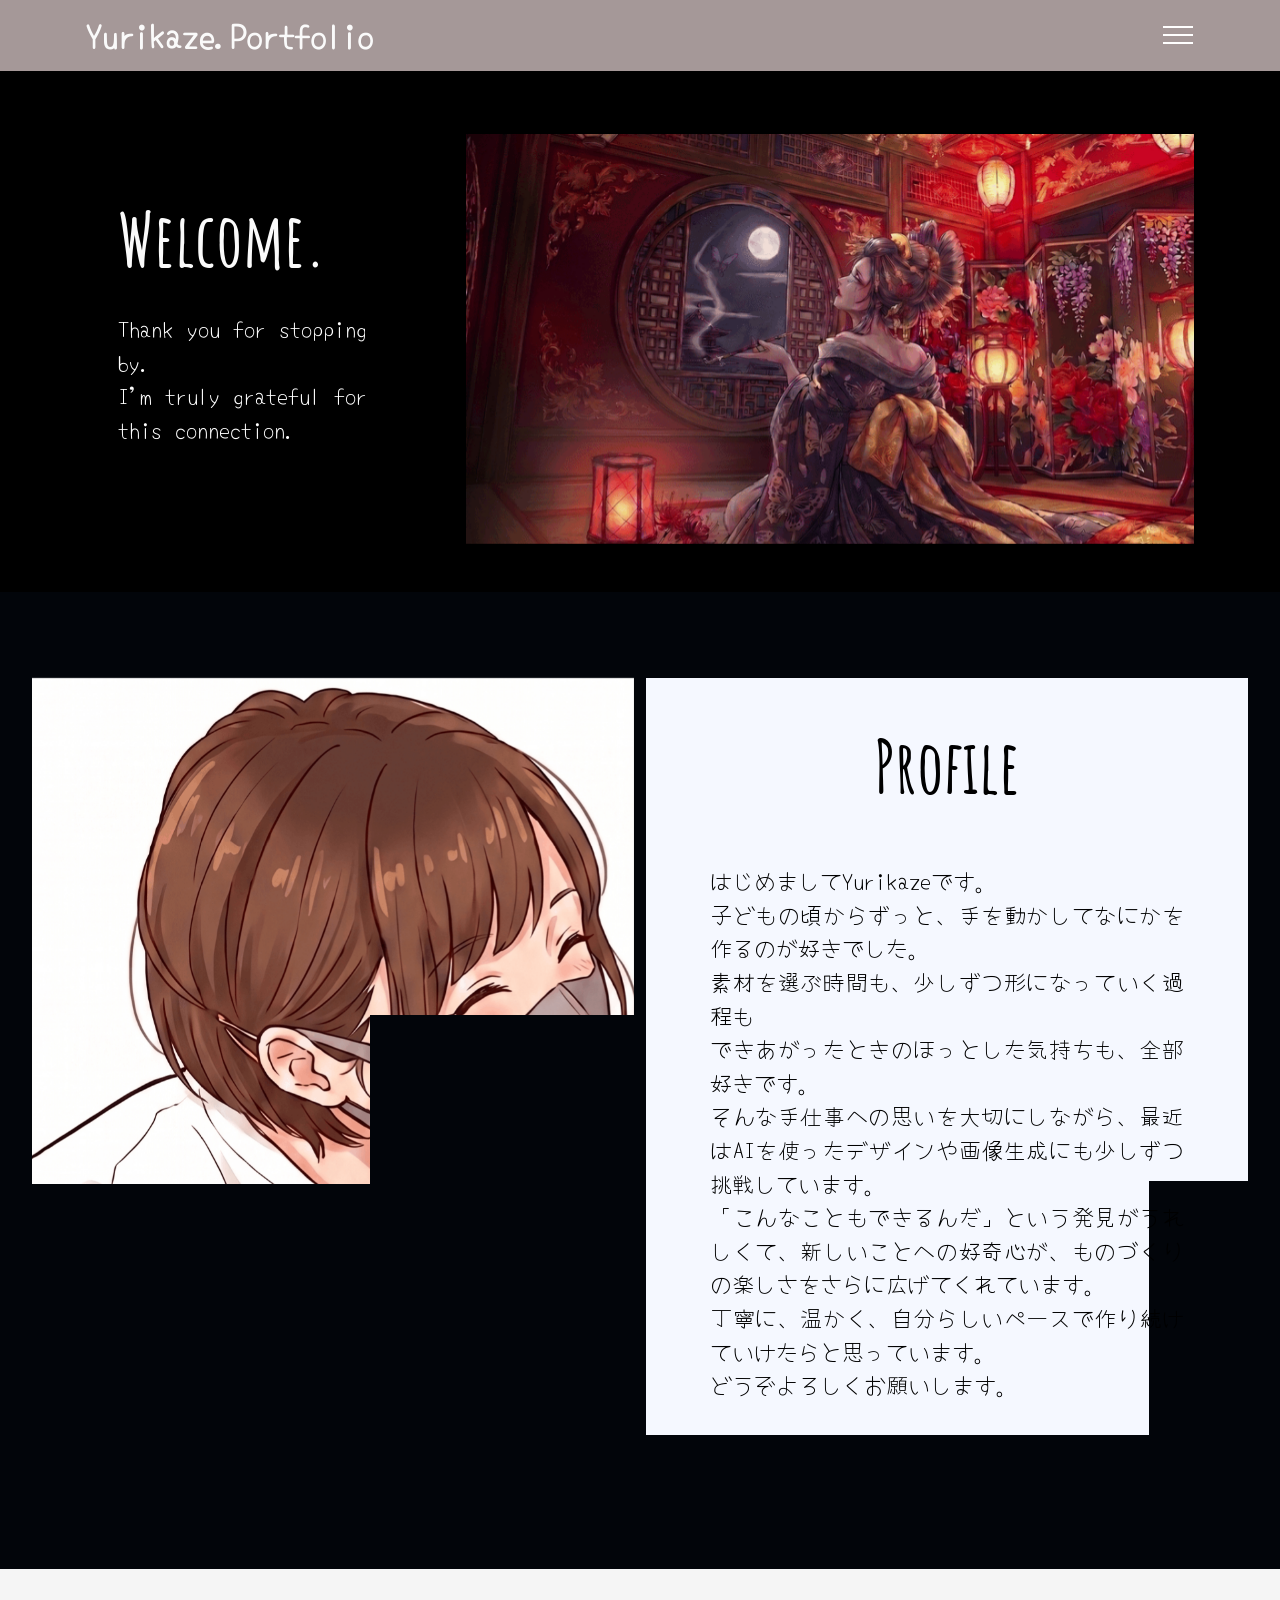
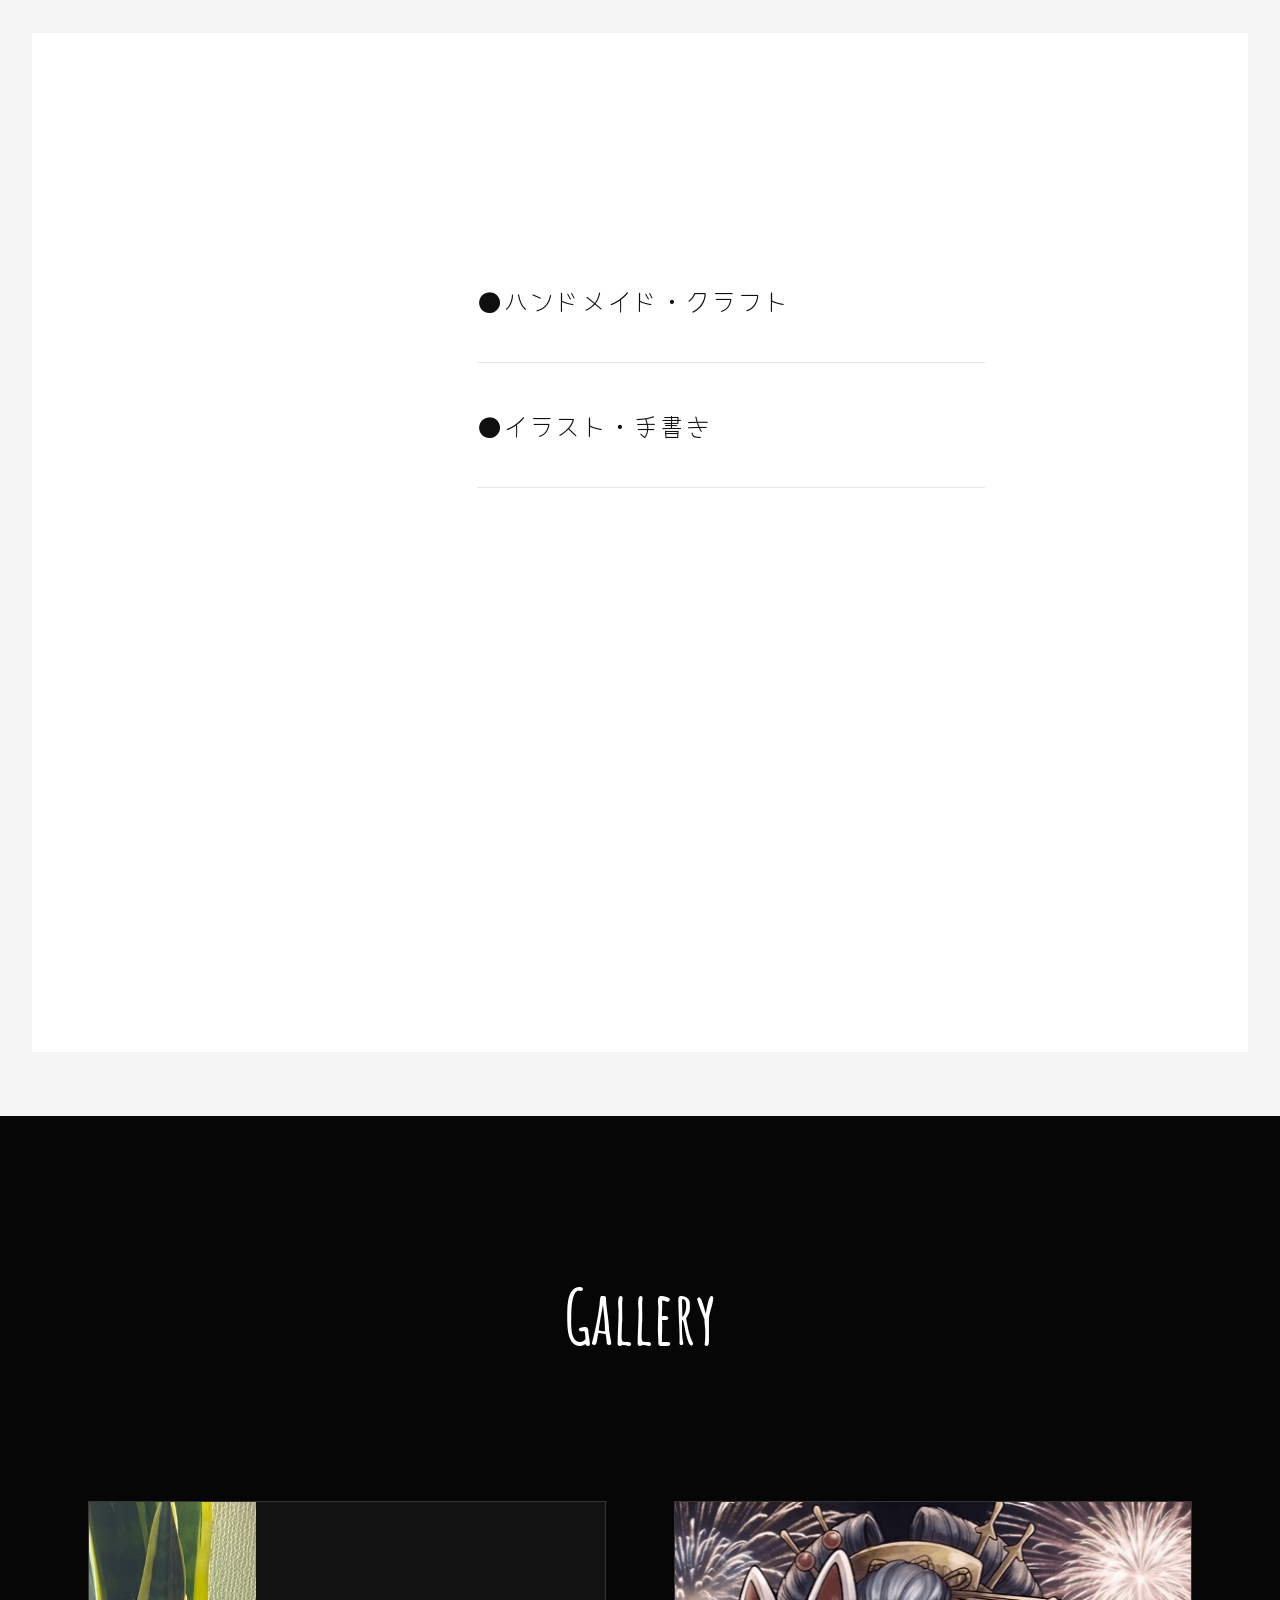
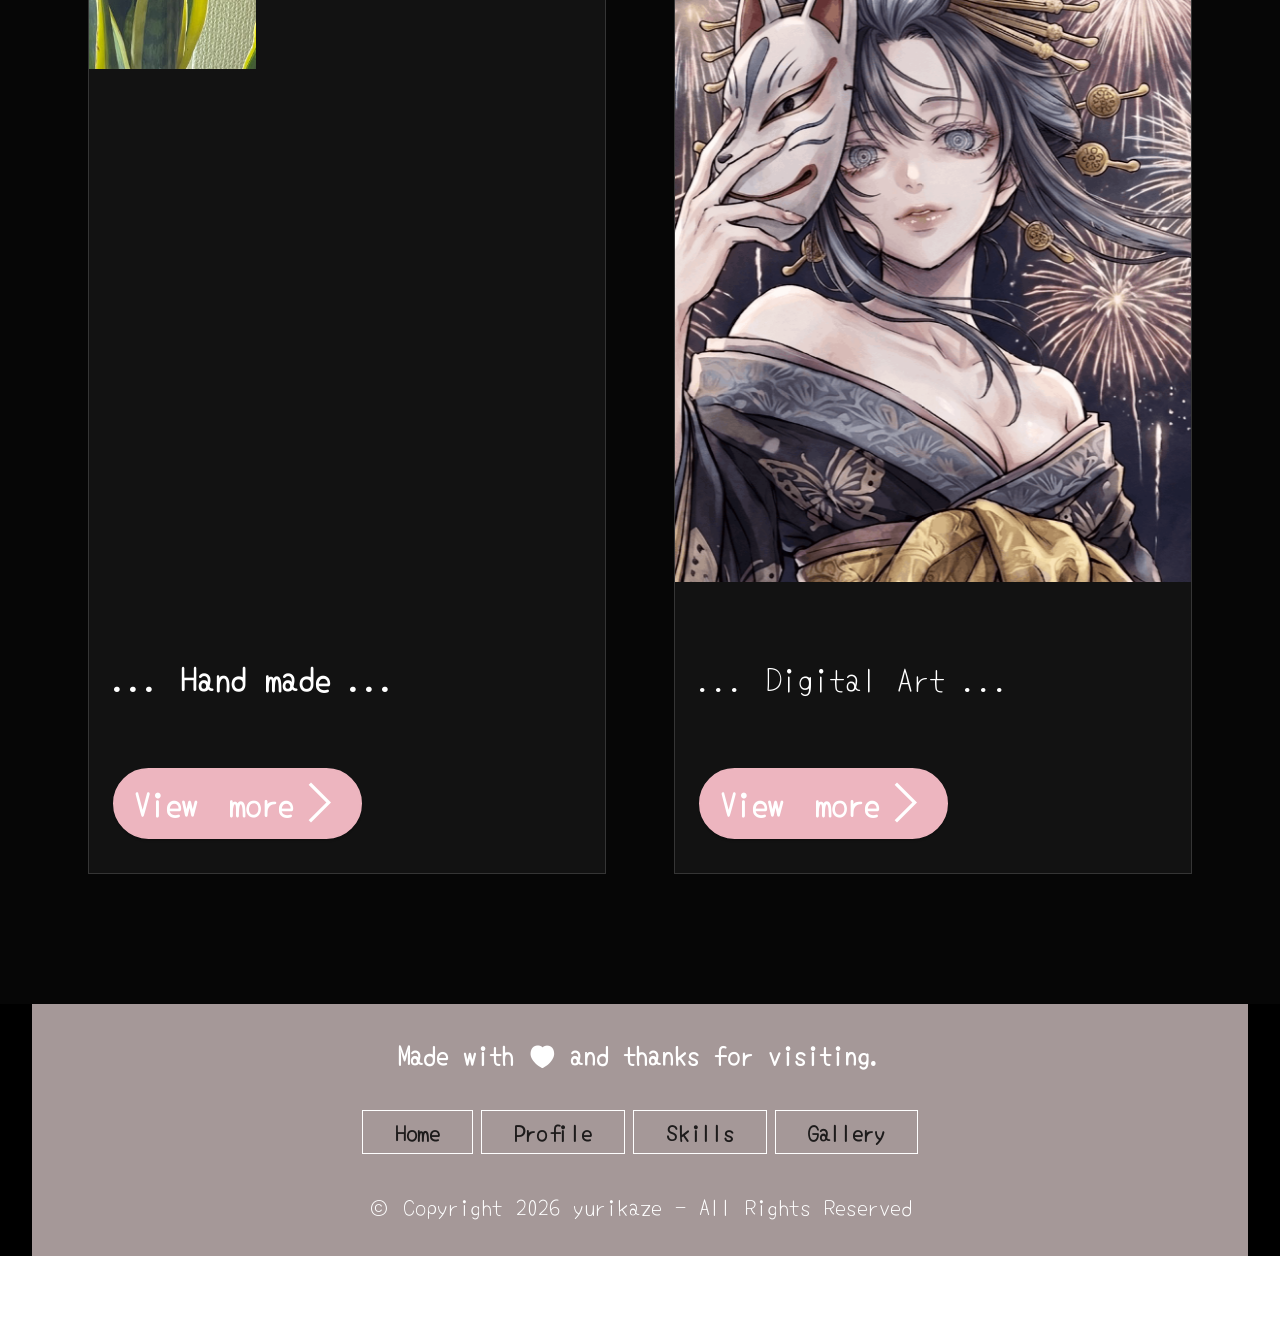
==== commit db25ecdc: "Add files via upload" ====
--- a/index.html
+++ b/index.html
@@ -20,7 +20,7 @@
   <noscript><link rel="stylesheet" href="https://fonts.googleapis.com/css?family=Yomogi:400&display=swap"></noscript>
   <link rel="preload" href="https://fonts.googleapis.com/css?family=Amatic+SC:400,700&display=swap" as="style" onload="this.onload=null;this.rel='stylesheet'">
   <noscript><link rel="stylesheet" href="https://fonts.googleapis.com/css?family=Amatic+SC:400,700&display=swap"></noscript>
-  <link rel="preload" as="style" href="assets/mobirise/css/mbr-additional.css?v=NKhoRn"><link rel="stylesheet" href="assets/mobirise/css/mbr-additional.css?v=NKhoRn" type="text/css">
+  <link rel="preload" as="style" href="assets/mobirise/css/mbr-additional.css?v=Gl2Cyy"><link rel="stylesheet" href="assets/mobirise/css/mbr-additional.css?v=Gl2Cyy" type="text/css">
 
   
   
@@ -46,7 +46,7 @@
                 </div>
             </button>
             <div class="collapse navbar-collapse" id="navbarSupportedContent">
-                <ul class="navbar-nav nav-dropdown nav-right" data-app-modern-menu="true"><li class="nav-item"><a class="nav-link link text-black text-primary display-5" href="index.html#features12-19">Profile</a></li><li class="nav-item"><a class="nav-link link text-black text-primary display-5" href="index.html#list01-2i">Skills</a></li><li class="nav-item dropdown"><a class="nav-link link text-black dropdown-toggle show display-5" href="https://mobiri.se" data-toggle="dropdown-submenu" data-bs-toggle="dropdown" data-bs-auto-close="outside" aria-expanded="true">Gallery</a><div class="dropdown-menu show" aria-labelledby="dropdown-650" data-bs-popper="none"><div class="dropdown"><a class="text-black dropdown-item dropdown-toggle display-5" href="https://mobiri.se" data-toggle="dropdown-submenu" data-bs-toggle="dropdown" data-bs-auto-close="outside" aria-expanded="false"><span class="mobi-mbri mobi-mbri-camera mbr-iconfont mbr-iconfont-btn"></span>Gallery　</a><div class="dropdown-menu dropdown-submenu" aria-labelledby="dropdown-641"><a class="text-black dropdown-item show text-primary display-5" href="page1.html" aria-expanded="false">Hand made</a><a class="text-black dropdown-item show text-primary display-5" href="page2.html">Digital Art</a></div></div></div></li></ul>
+                <ul class="navbar-nav nav-dropdown nav-right" data-app-modern-menu="true"><li class="nav-item"><a class="nav-link link text-black text-primary display-5" href="index.html#features12-19">Profile</a></li><li class="nav-item"><a class="nav-link link text-black text-primary display-5" href="index.html#list01-2i">Skills</a></li><li class="nav-item dropdown"><a class="nav-link link text-black dropdown-toggle show display-5" href="https://mobiri.se" data-toggle="dropdown-submenu" data-bs-toggle="dropdown" data-bs-auto-close="outside" aria-expanded="true">Works</a><div class="dropdown-menu show" aria-labelledby="dropdown-650" data-bs-popper="none"><div class="dropdown"><a class="text-black dropdown-item dropdown-toggle display-5" href="https://mobiri.se" data-toggle="dropdown-submenu" data-bs-toggle="dropdown" data-bs-auto-close="outside" aria-expanded="false">Gallery　</a><div class="dropdown-menu dropdown-submenu" aria-labelledby="dropdown-641"><a class="text-black dropdown-item show text-primary display-5" href="page1.html" aria-expanded="false">Hand made</a><a class="text-black dropdown-item show text-primary display-5" href="page2.html">Digital Art</a></div></div></div></li></ul>
                 
             </div>
         </div>
@@ -303,13 +303,13 @@
                         </ul>
                     </div>
                     <p class="mbr-copy mbr-fonts-style display-7">
-                        © Copyright 2030 yurikaze - All Rights Reserved
+                        © Copyright 2026 yurikaze - All Rights Reserved
                     </p>
                 </div>
             </div>
         </div>
     </div>
-</section><section class="display-7" style="padding: 0;align-items: center;justify-content: center;flex-wrap: wrap;    align-content: center;display: flex;position: relative;height: 4rem;"><a href="https://mobiri.se/4089600" style="flex: 1 1;height: 4rem;position: absolute;width: 100%;z-index: 1;"><img alt="" style="height: 4rem;" src="[data-uri]"></a><p style="margin: 0;text-align: center;" class="display-7">&#8204;</p><a style="z-index:1" href="https://mobirise.com/builder/ai-website-generator.html">AI Website Generator</a></section><script src="assets/bootstrap/js/bootstrap.bundle.min.js"></script>  <script src="assets/smoothscroll/smooth-scroll.js"></script>  <script src="assets/ytplayer/index.js"></script>  <script src="assets/dropdown/js/navbar-dropdown.js"></script>  <script src="assets/mbr-switch-arrow/mbr-switch-arrow.js"></script>  <script src="assets/theme/js/script.js"></script>  
+</section><section class="display-7" style="padding: 0;align-items: center;justify-content: center;flex-wrap: wrap;    align-content: center;display: flex;position: relative;height: 4rem;"><a href="https://mobiri.se/4089600" style="flex: 1 1;height: 4rem;position: absolute;width: 100%;z-index: 1;"><img alt="" style="height: 4rem;" src="[data-uri]"></a><p style="margin: 0;text-align: center;" class="display-7">&#8204;</p><a style="z-index:1" href="https://mobirise.com/builder/ai-website-maker.html">Best AI Website Maker</a></section><script src="assets/bootstrap/js/bootstrap.bundle.min.js"></script>  <script src="assets/smoothscroll/smooth-scroll.js"></script>  <script src="assets/ytplayer/index.js"></script>  <script src="assets/dropdown/js/navbar-dropdown.js"></script>  <script src="assets/mbr-switch-arrow/mbr-switch-arrow.js"></script>  <script src="assets/theme/js/script.js"></script>  
   
   
  <div id="scrollToTop" class="scrollToTop mbr-arrow-up"><a style="text-align: center;"><i class="mbr-arrow-up-icon mbr-arrow-up-icon-cm cm-icon cm-icon-smallarrow-up"></i></a></div>
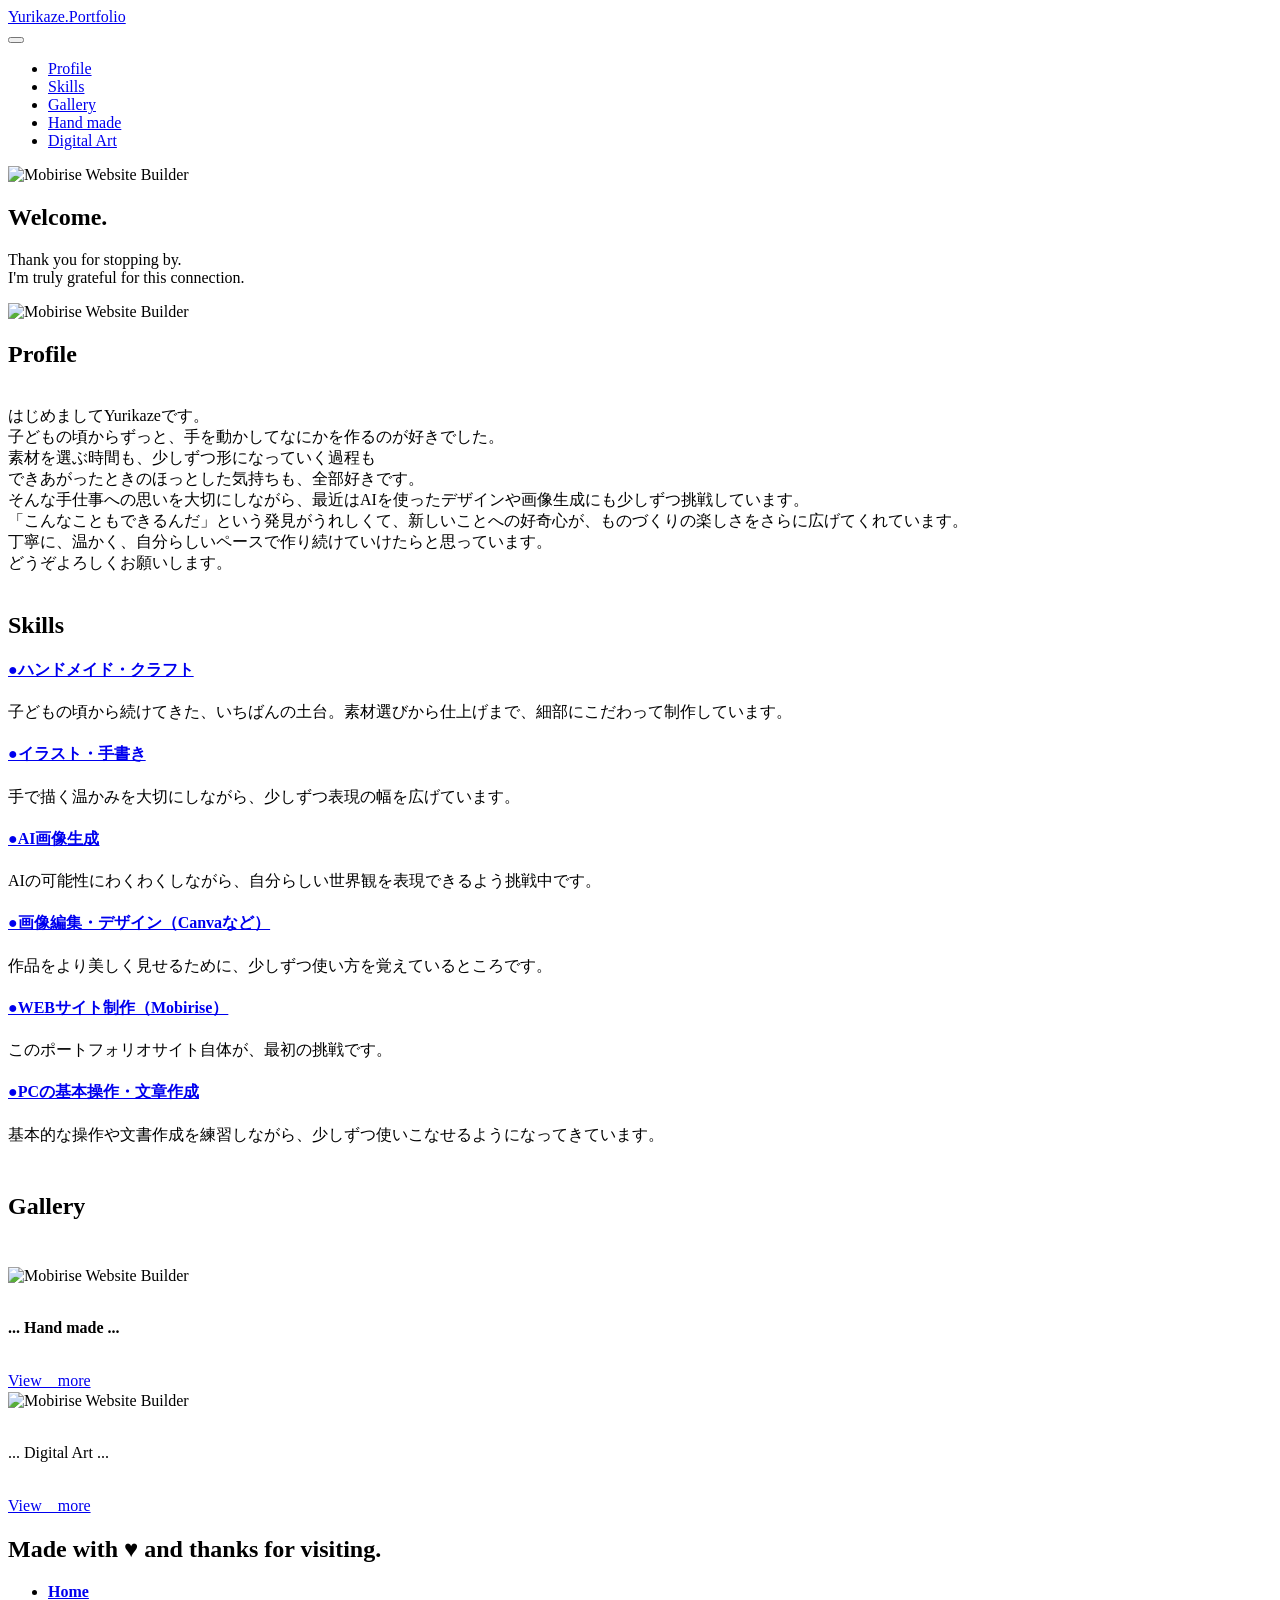
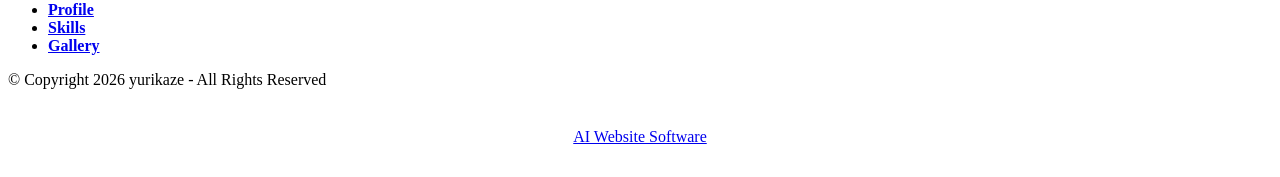
==== commit eac705d5: "v6 v5の微修正" ====
--- a/index.html
+++ b/index.html
@@ -20,7 +20,7 @@
   <noscript><link rel="stylesheet" href="https://fonts.googleapis.com/css?family=Yomogi:400&display=swap"></noscript>
   <link rel="preload" href="https://fonts.googleapis.com/css?family=Amatic+SC:400,700&display=swap" as="style" onload="this.onload=null;this.rel='stylesheet'">
   <noscript><link rel="stylesheet" href="https://fonts.googleapis.com/css?family=Amatic+SC:400,700&display=swap"></noscript>
-  <link rel="preload" as="style" href="assets/mobirise/css/mbr-additional.css?v=Gl2Cyy"><link rel="stylesheet" href="assets/mobirise/css/mbr-additional.css?v=Gl2Cyy" type="text/css">
+  <link rel="preload" as="style" href="assets/mobirise/css/mbr-additional.css?v=ogyz2C"><link rel="stylesheet" href="assets/mobirise/css/mbr-additional.css?v=ogyz2C" type="text/css">
 
   
   
@@ -46,7 +46,7 @@
                 </div>
             </button>
             <div class="collapse navbar-collapse" id="navbarSupportedContent">
-                <ul class="navbar-nav nav-dropdown nav-right" data-app-modern-menu="true"><li class="nav-item"><a class="nav-link link text-black text-primary display-5" href="index.html#features12-19">Profile</a></li><li class="nav-item"><a class="nav-link link text-black text-primary display-5" href="index.html#list01-2i">Skills</a></li><li class="nav-item dropdown"><a class="nav-link link text-black dropdown-toggle show display-5" href="https://mobiri.se" data-toggle="dropdown-submenu" data-bs-toggle="dropdown" data-bs-auto-close="outside" aria-expanded="true">Works</a><div class="dropdown-menu show" aria-labelledby="dropdown-650" data-bs-popper="none"><div class="dropdown"><a class="text-black dropdown-item dropdown-toggle display-5" href="https://mobiri.se" data-toggle="dropdown-submenu" data-bs-toggle="dropdown" data-bs-auto-close="outside" aria-expanded="false">Gallery　</a><div class="dropdown-menu dropdown-submenu" aria-labelledby="dropdown-641"><a class="text-black dropdown-item show text-primary display-5" href="page1.html" aria-expanded="false">Hand made</a><a class="text-black dropdown-item show text-primary display-5" href="page2.html">Digital Art</a></div></div></div></li></ul>
+                <ul class="navbar-nav nav-dropdown nav-right" data-app-modern-menu="true"><li class="nav-item"><a class="nav-link link text-black text-primary display-5" href="index.html">Profile</a></li><li class="nav-item"><a class="nav-link link text-black text-primary display-5" href="index.html#list01-2i">Skills</a></li><li class="nav-item dropdown"><a class="nav-link link text-black dropdown-toggle display-5" href="https://mobiri.se" data-toggle="dropdown-submenu" data-bs-toggle="dropdown" data-bs-auto-close="outside" aria-expanded="false">Gallery</a></li><li class="nav-item"><a class="nav-link link text-black show text-primary display-5" href="page1.html">Hand made</a></li><li class="nav-item"><a class="nav-link link text-black show text-primary display-5" href="page2.html">Digital Art</a></li></ul>
                 
             </div>
         </div>
@@ -309,7 +309,7 @@
             </div>
         </div>
     </div>
-</section><section class="display-7" style="padding: 0;align-items: center;justify-content: center;flex-wrap: wrap;    align-content: center;display: flex;position: relative;height: 4rem;"><a href="https://mobiri.se/4089600" style="flex: 1 1;height: 4rem;position: absolute;width: 100%;z-index: 1;"><img alt="" style="height: 4rem;" src="[data-uri]"></a><p style="margin: 0;text-align: center;" class="display-7">&#8204;</p><a style="z-index:1" href="https://mobirise.com/builder/ai-website-maker.html">Best AI Website Maker</a></section><script src="assets/bootstrap/js/bootstrap.bundle.min.js"></script>  <script src="assets/smoothscroll/smooth-scroll.js"></script>  <script src="assets/ytplayer/index.js"></script>  <script src="assets/dropdown/js/navbar-dropdown.js"></script>  <script src="assets/mbr-switch-arrow/mbr-switch-arrow.js"></script>  <script src="assets/theme/js/script.js"></script>  
+</section><section class="display-7" style="padding: 0;align-items: center;justify-content: center;flex-wrap: wrap;    align-content: center;display: flex;position: relative;height: 4rem;"><a href="https://mobiri.se/4089600" style="flex: 1 1;height: 4rem;position: absolute;width: 100%;z-index: 1;"><img alt="" style="height: 4rem;" src="[data-uri]"></a><p style="margin: 0;text-align: center;" class="display-7">&#8204;</p><a style="z-index:1" href="https://mobirise.com/builder/ai-website-builder.html">AI Website Software</a></section><script src="assets/bootstrap/js/bootstrap.bundle.min.js"></script>  <script src="assets/smoothscroll/smooth-scroll.js"></script>  <script src="assets/ytplayer/index.js"></script>  <script src="assets/dropdown/js/navbar-dropdown.js"></script>  <script src="assets/mbr-switch-arrow/mbr-switch-arrow.js"></script>  <script src="assets/theme/js/script.js"></script>  
   
   
  <div id="scrollToTop" class="scrollToTop mbr-arrow-up"><a style="text-align: center;"><i class="mbr-arrow-up-icon mbr-arrow-up-icon-cm cm-icon cm-icon-smallarrow-up"></i></a></div>
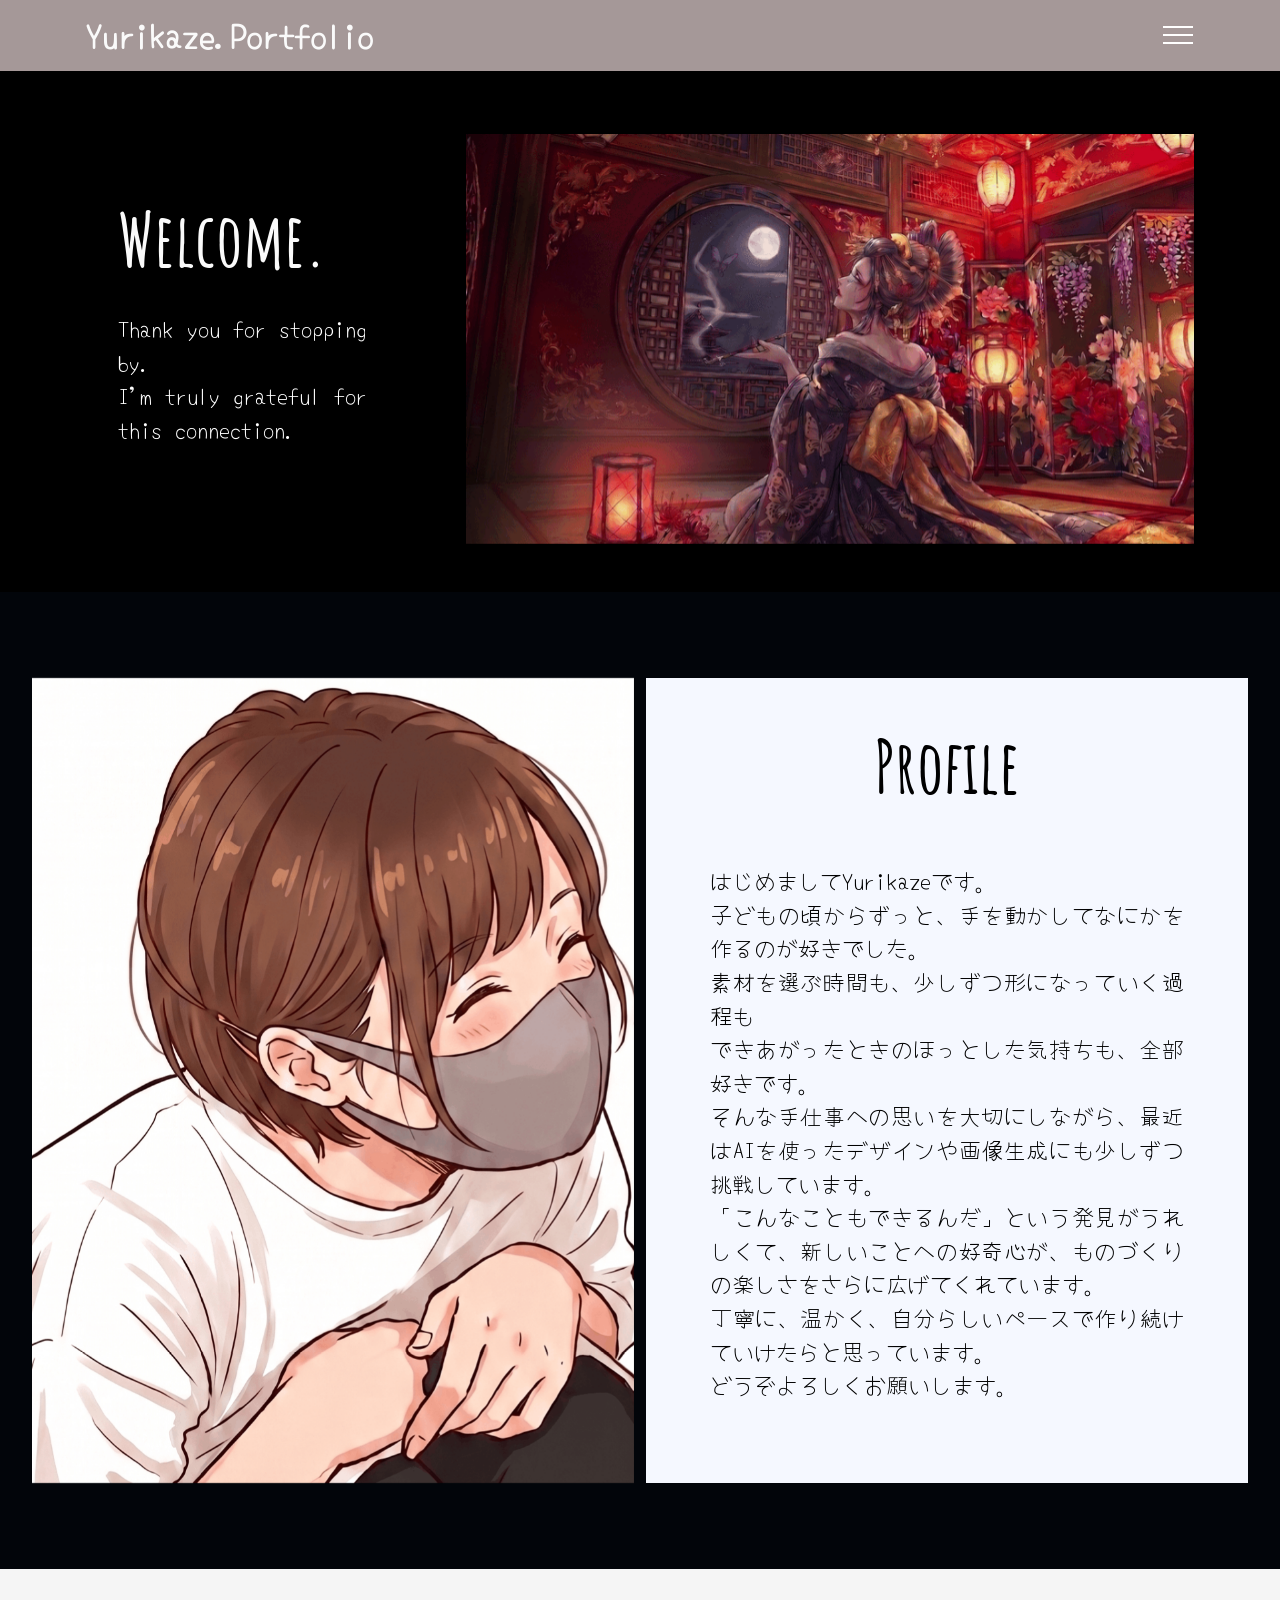
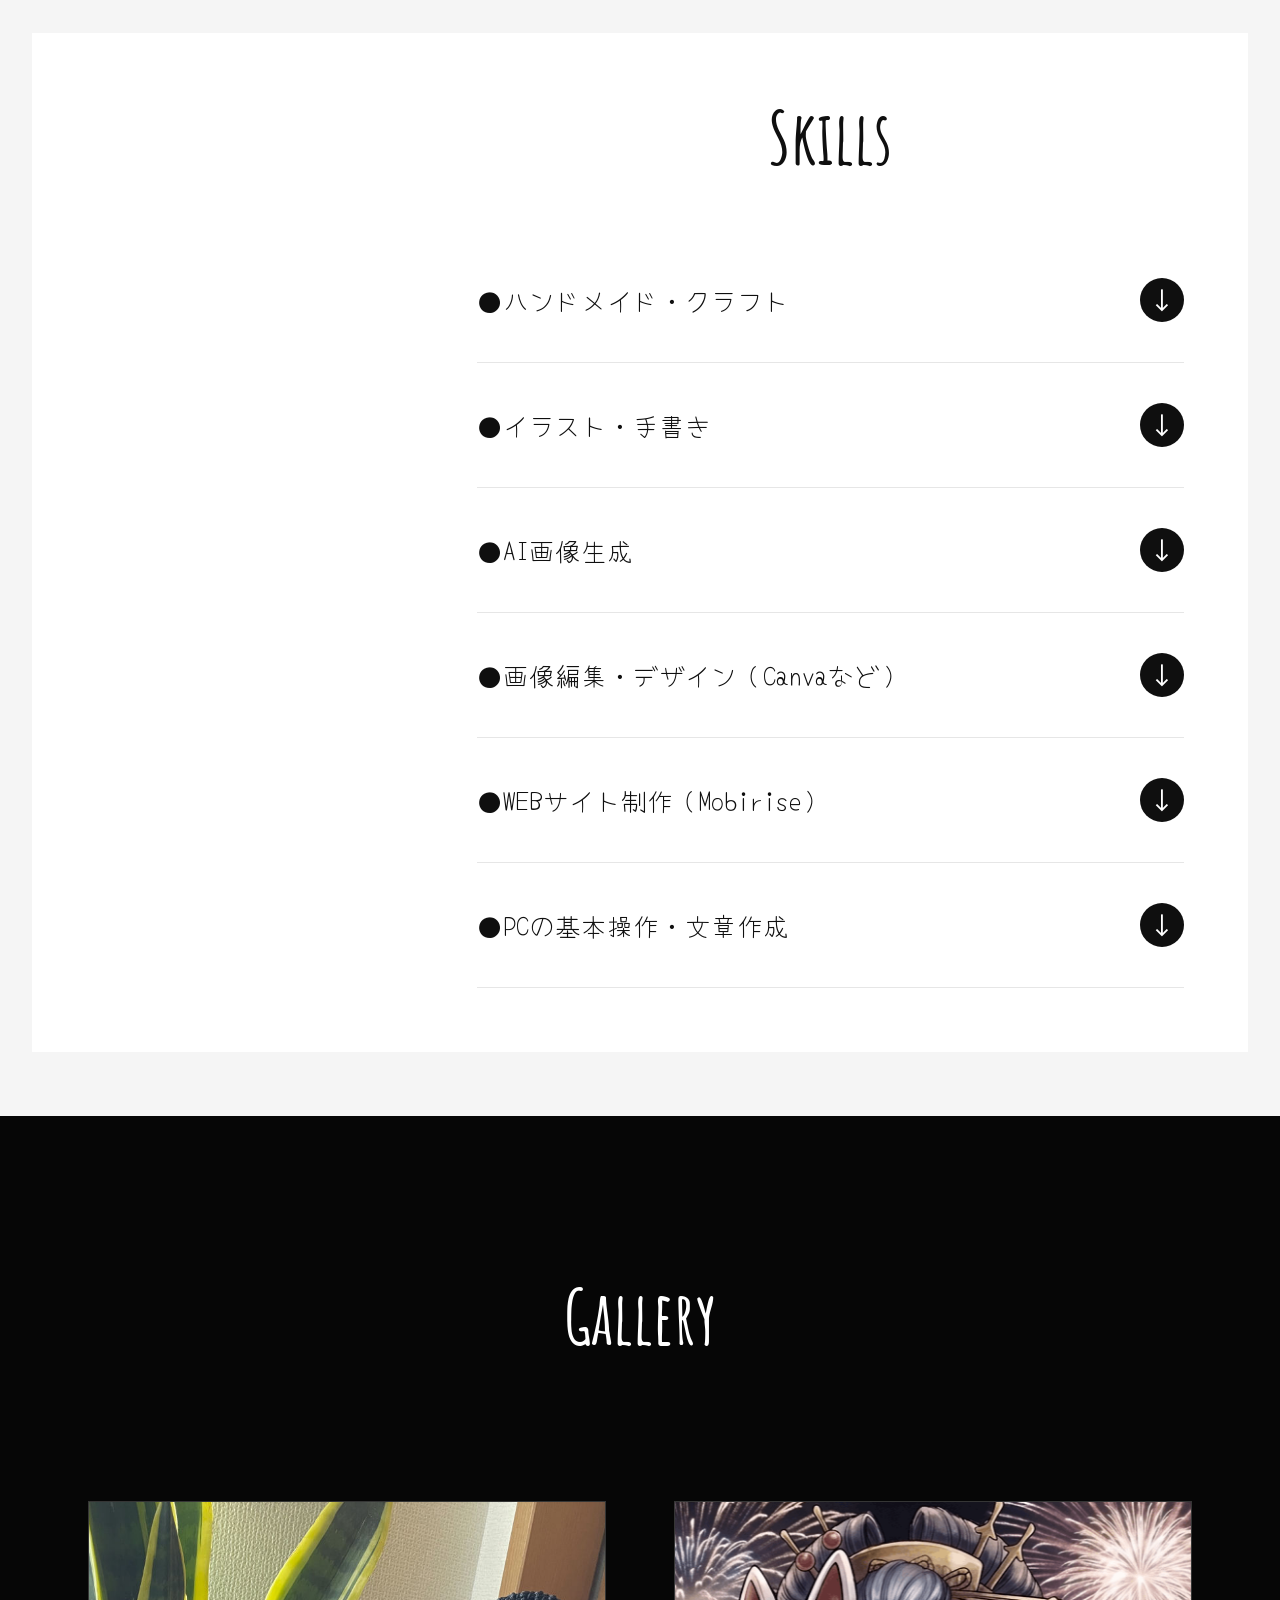
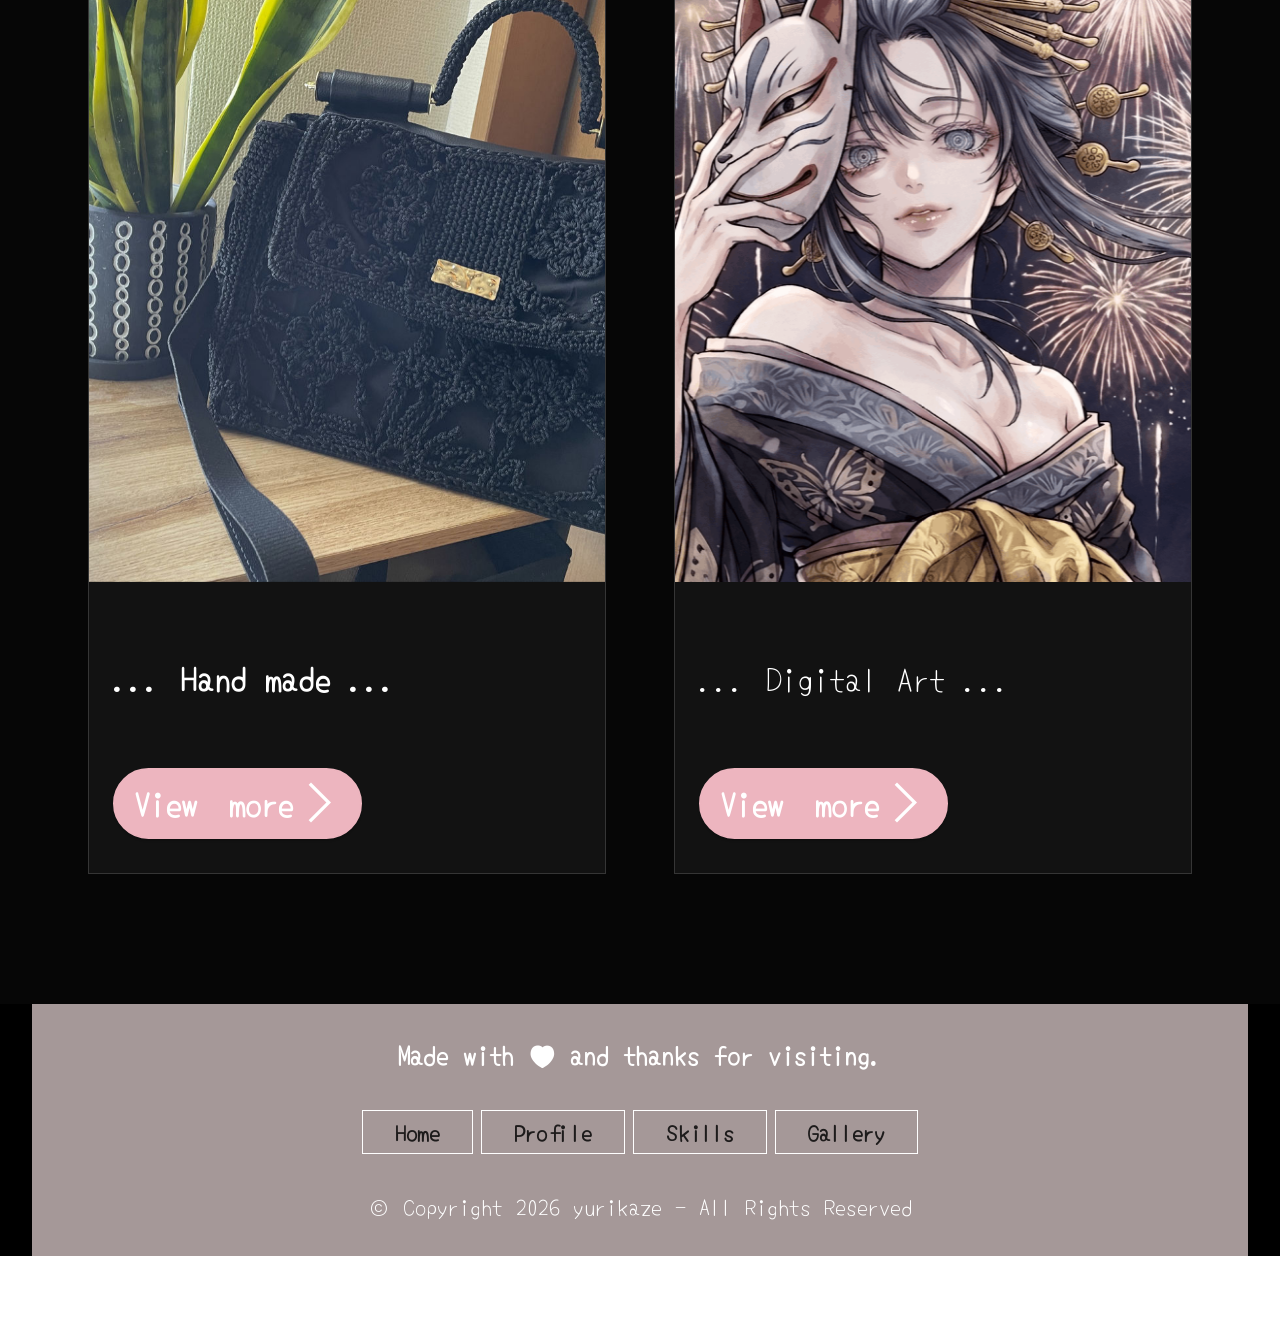
==== commit dd133c99: "v7 GitHubのバグ解決の為再更新、更新内容はｖ６と一緒" ====
--- a/index.html
+++ b/index.html
@@ -20,7 +20,7 @@
   <noscript><link rel="stylesheet" href="https://fonts.googleapis.com/css?family=Yomogi:400&display=swap"></noscript>
   <link rel="preload" href="https://fonts.googleapis.com/css?family=Amatic+SC:400,700&display=swap" as="style" onload="this.onload=null;this.rel='stylesheet'">
   <noscript><link rel="stylesheet" href="https://fonts.googleapis.com/css?family=Amatic+SC:400,700&display=swap"></noscript>
-  <link rel="preload" as="style" href="assets/mobirise/css/mbr-additional.css?v=ogyz2C"><link rel="stylesheet" href="assets/mobirise/css/mbr-additional.css?v=ogyz2C" type="text/css">
+  <link rel="preload" as="style" href="assets/mobirise/css/mbr-additional.css?v=gtLg4k"><link rel="stylesheet" href="assets/mobirise/css/mbr-additional.css?v=gtLg4k" type="text/css">
 
   
   
@@ -46,7 +46,7 @@
                 </div>
             </button>
             <div class="collapse navbar-collapse" id="navbarSupportedContent">
-                <ul class="navbar-nav nav-dropdown nav-right" data-app-modern-menu="true"><li class="nav-item"><a class="nav-link link text-black text-primary display-5" href="index.html">Profile</a></li><li class="nav-item"><a class="nav-link link text-black text-primary display-5" href="index.html#list01-2i">Skills</a></li><li class="nav-item dropdown"><a class="nav-link link text-black dropdown-toggle display-5" href="https://mobiri.se" data-toggle="dropdown-submenu" data-bs-toggle="dropdown" data-bs-auto-close="outside" aria-expanded="false">Gallery</a></li><li class="nav-item"><a class="nav-link link text-black show text-primary display-5" href="page1.html">Hand made</a></li><li class="nav-item"><a class="nav-link link text-black show text-primary display-5" href="page2.html">Digital Art</a></li></ul>
+                <ul class="navbar-nav nav-dropdown nav-right" data-app-modern-menu="true"><li class="nav-item"><a class="nav-link link text-black text-primary display-5" href="index.html">Profile</a></li><li class="nav-item"><a class="nav-link link text-black text-primary display-5" href="index.html#list01-2i">Skills</a></li><li class="nav-item dropdown"><a class="nav-link link text-black dropdown-toggle display-5" href="https://mobiri.se" data-toggle="dropdown-submenu" data-bs-toggle="dropdown" data-bs-auto-close="outside" aria-expanded="true">Gallery</a></li><li class="nav-item"><a class="nav-link link text-black show text-primary display-5" href="page1.html">Hand made</a></li><li class="nav-item"><a class="nav-link link text-black show text-primary display-5" href="page2.html">Digital Art</a></li></ul>
                 
             </div>
         </div>
@@ -309,7 +309,7 @@
             </div>
         </div>
     </div>
-</section><section class="display-7" style="padding: 0;align-items: center;justify-content: center;flex-wrap: wrap;    align-content: center;display: flex;position: relative;height: 4rem;"><a href="https://mobiri.se/4089600" style="flex: 1 1;height: 4rem;position: absolute;width: 100%;z-index: 1;"><img alt="" style="height: 4rem;" src="[data-uri]"></a><p style="margin: 0;text-align: center;" class="display-7">&#8204;</p><a style="z-index:1" href="https://mobirise.com/builder/ai-website-builder.html">AI Website Software</a></section><script src="assets/bootstrap/js/bootstrap.bundle.min.js"></script>  <script src="assets/smoothscroll/smooth-scroll.js"></script>  <script src="assets/ytplayer/index.js"></script>  <script src="assets/dropdown/js/navbar-dropdown.js"></script>  <script src="assets/mbr-switch-arrow/mbr-switch-arrow.js"></script>  <script src="assets/theme/js/script.js"></script>  
+</section><section class="display-7" style="padding: 0;align-items: center;justify-content: center;flex-wrap: wrap;    align-content: center;display: flex;position: relative;height: 4rem;"><a href="https://mobiri.se/4089600" style="flex: 1 1;height: 4rem;position: absolute;width: 100%;z-index: 1;"><img alt="" style="height: 4rem;" src="[data-uri]"></a><p style="margin: 0;text-align: center;" class="display-7">&#8204;</p><a style="z-index:1" href="https://mobirise.com/offline-website-builder.html">Offline Website Maker</a></section><script src="assets/bootstrap/js/bootstrap.bundle.min.js"></script>  <script src="assets/smoothscroll/smooth-scroll.js"></script>  <script src="assets/ytplayer/index.js"></script>  <script src="assets/dropdown/js/navbar-dropdown.js"></script>  <script src="assets/mbr-switch-arrow/mbr-switch-arrow.js"></script>  <script src="assets/theme/js/script.js"></script>  
   
   
  <div id="scrollToTop" class="scrollToTop mbr-arrow-up"><a style="text-align: center;"><i class="mbr-arrow-up-icon mbr-arrow-up-icon-cm cm-icon cm-icon-smallarrow-up"></i></a></div>
--- a/assets/web/assets/mobirise-icons2/mobirise2.css
+++ b/assets/web/assets/mobirise-icons2/mobirise2.css
@@ -0,0 +1,499 @@
+@font-face {
+  font-family: 'Moririse2';
+  font-display: swap;
+  src:  url('mobirise2.eot?f2bix4');
+  src:  url('mobirise2.eot?f2bix4#iefix') format('embedded-opentype'),
+    url('mobirise2.woff2?f2bix4') format('woff2'),
+    url('mobirise2.woff?f2bix4') format('woff'),
+    url('mobirise2.ttf?f2bix4') format('truetype'),
+    url('mobirise2.svg?f2bix4#mobirise2') format('svg');
+  font-weight: normal;
+  font-style: normal;
+}
+
+[class^="mobi-"], [class*=" mobi-"] {
+  /* use !important to prevent issues with browser extensions that change fonts */
+  font-family: 'Moririse2' !important;
+  speak: none;
+  font-style: normal;
+  font-weight: normal;
+  font-variant: normal;
+  text-transform: none;
+  line-height: 1;
+
+  /* Better Font Rendering =========== */
+  -webkit-font-smoothing: antialiased;
+  -moz-osx-font-smoothing: grayscale;
+}
+
+.mobi-mbri-add-submenu:before {
+  content: "\e900";
+}
+.mobi-mbri-alert:before {
+  content: "\e901";
+}
+.mobi-mbri-align-center:before {
+  content: "\e902";
+}
+.mobi-mbri-align-justify:before {
+  content: "\e903";
+}
+.mobi-mbri-align-left:before {
+  content: "\e904";
+}
+.mobi-mbri-align-right:before {
+  content: "\e905";
+}
+.mobi-mbri-android:before {
+  content: "\e906";
+}
+.mobi-mbri-apple:before {
+  content: "\e907";
+}
+.mobi-mbri-arrow-down:before {
+  content: "\e908";
+}
+.mobi-mbri-arrow-next:before {
+  content: "\e909";
+}
+.mobi-mbri-arrow-prev:before {
+  content: "\e90a";
+}
+.mobi-mbri-arrow-up:before {
+  content: "\e90b";
+}
+.mobi-mbri-bold:before {
+  content: "\e90c";
+}
+.mobi-mbri-bookmark:before {
+  content: "\e90d";
+}
+.mobi-mbri-bootstrap:before {
+  content: "\e90e";
+}
+.mobi-mbri-briefcase:before {
+  content: "\e90f";
+}
+.mobi-mbri-browse:before {
+  content: "\e910";
+}
+.mobi-mbri-bulleted-list:before {
+  content: "\e911";
+}
+.mobi-mbri-calendar:before {
+  content: "\e912";
+}
+.mobi-mbri-camera:before {
+  content: "\e913";
+}
+.mobi-mbri-cart-add:before {
+  content: "\e914";
+}
+.mobi-mbri-cart-full:before {
+  content: "\e915";
+}
+.mobi-mbri-cash:before {
+  content: "\e916";
+}
+.mobi-mbri-change-style:before {
+  content: "\e917";
+}
+.mobi-mbri-chat:before {
+  content: "\e918";
+}
+.mobi-mbri-clock:before {
+  content: "\e919";
+}
+.mobi-mbri-close:before {
+  content: "\e91a";
+}
+.mobi-mbri-cloud:before {
+  content: "\e91b";
+}
+.mobi-mbri-code:before {
+  content: "\e91c";
+}
+.mobi-mbri-contact-form:before {
+  content: "\e91d";
+}
+.mobi-mbri-credit-card:before {
+  content: "\e91e";
+}
+.mobi-mbri-cursor-click:before {
+  content: "\e91f";
+}
+.mobi-mbri-cust-feedback:before {
+  content: "\e920";
+}
+.mobi-mbri-database:before {
+  content: "\e921";
+}
+.mobi-mbri-delivery:before {
+  content: "\e922";
+}
+.mobi-mbri-desktop:before {
+  content: "\e923";
+}
+.mobi-mbri-devices:before {
+  content: "\e924";
+}
+.mobi-mbri-down:before {
+  content: "\e925";
+}
+.mobi-mbri-download-2:before {
+  content: "\e926";
+}
+.mobi-mbri-download:before {
+  content: "\e927";
+}
+.mobi-mbri-drag-n-drop-2:before {
+  content: "\e928";
+}
+.mobi-mbri-drag-n-drop:before {
+  content: "\e929";
+}
+.mobi-mbri-edit-2:before {
+  content: "\e92a";
+}
+.mobi-mbri-edit:before {
+  content: "\e92b";
+}
+.mobi-mbri-error:before {
+  content: "\e92c";
+}
+.mobi-mbri-extension:before {
+  content: "\e92d";
+}
+.mobi-mbri-features:before {
+  content: "\e92e";
+}
+.mobi-mbri-file:before {
+  content: "\e92f";
+}
+.mobi-mbri-flag:before {
+  content: "\e930";
+}
+.mobi-mbri-folder:before {
+  content: "\e931";
+}
+.mobi-mbri-gift:before {
+  content: "\e932";
+}
+.mobi-mbri-github:before {
+  content: "\e933";
+}
+.mobi-mbri-globe-2:before {
+  content: "\e934";
+}
+.mobi-mbri-globe:before {
+  content: "\e935";
+}
+.mobi-mbri-growing-chart:before {
+  content: "\e936";
+}
+.mobi-mbri-hearth:before {
+  content: "\e937";
+}
+.mobi-mbri-help:before {
+  content: "\e938";
+}
+.mobi-mbri-home:before {
+  content: "\e939";
+}
+.mobi-mbri-hot-cup:before {
+  content: "\e93a";
+}
+.mobi-mbri-idea:before {
+  content: "\e93b";
+}
+.mobi-mbri-image-gallery:before {
+  content: "\e93c";
+}
+.mobi-mbri-image-slider:before {
+  content: "\e93d";
+}
+.mobi-mbri-info:before {
+  content: "\e93e";
+}
+.mobi-mbri-italic:before {
+  content: "\e93f";
+}
+.mobi-mbri-key:before {
+  content: "\e940";
+}
+.mobi-mbri-laptop:before {
+  content: "\e941";
+}
+.mobi-mbri-layers:before {
+  content: "\e942";
+}
+.mobi-mbri-left-right:before {
+  content: "\e943";
+}
+.mobi-mbri-left:before {
+  content: "\e944";
+}
+.mobi-mbri-letter:before {
+  content: "\e945";
+}
+.mobi-mbri-like:before {
+  content: "\e946";
+}
+.mobi-mbri-link:before {
+  content: "\e947";
+}
+.mobi-mbri-lock:before {
+  content: "\e948";
+}
+.mobi-mbri-login:before {
+  content: "\e949";
+}
+.mobi-mbri-logout:before {
+  content: "\e94a";
+}
+.mobi-mbri-magic-stick:before {
+  content: "\e94b";
+}
+.mobi-mbri-map-pin:before {
+  content: "\e94c";
+}
+.mobi-mbri-menu:before {
+  content: "\e94d";
+}
+.mobi-mbri-mobile-2:before {
+  content: "\e94e";
+}
+.mobi-mbri-mobile-horizontal:before {
+  content: "\e94f";
+}
+.mobi-mbri-mobile:before {
+  content: "\e950";
+}
+.mobi-mbri-mobirise:before {
+  content: "\e951";
+}
+.mobi-mbri-more-horizontal:before {
+  content: "\e952";
+}
+.mobi-mbri-more-vertical:before {
+  content: "\e953";
+}
+.mobi-mbri-music:before {
+  content: "\e954";
+}
+.mobi-mbri-new-file:before {
+  content: "\e955";
+}
+.mobi-mbri-numbered-list:before {
+  content: "\e956";
+}
+.mobi-mbri-opened-folder:before {
+  content: "\e957";
+}
+.mobi-mbri-pages:before {
+  content: "\e958";
+}
+.mobi-mbri-paper-plane:before {
+  content: "\e959";
+}
+.mobi-mbri-paperclip:before {
+  content: "\e95a";
+}
+.mobi-mbri-phone:before {
+  content: "\e95b";
+}
+.mobi-mbri-photo:before {
+  content: "\e95c";
+}
+.mobi-mbri-photos:before {
+  content: "\e95d";
+}
+.mobi-mbri-pin:before {
+  content: "\e95e";
+}
+.mobi-mbri-play:before {
+  content: "\e95f";
+}
+.mobi-mbri-plus:before {
+  content: "\e960";
+}
+.mobi-mbri-preview:before {
+  content: "\e961";
+}
+.mobi-mbri-print:before {
+  content: "\e962";
+}
+.mobi-mbri-protect:before {
+  content: "\e963";
+}
+.mobi-mbri-question:before {
+  content: "\e964";
+}
+.mobi-mbri-quote-left:before {
+  content: "\e965";
+}
+.mobi-mbri-quote-right:before {
+  content: "\e966";
+}
+.mobi-mbri-redo:before {
+  content: "\e967";
+}
+.mobi-mbri-refresh:before {
+  content: "\e968";
+}
+.mobi-mbri-responsive-2:before {
+  content: "\e969";
+}
+.mobi-mbri-responsive:before {
+  content: "\e96a";
+}
+.mobi-mbri-right:before {
+  content: "\e96b";
+}
+.mobi-mbri-rocket:before {
+  content: "\e96c";
+}
+.mobi-mbri-sad-face:before {
+  content: "\e96d";
+}
+.mobi-mbri-sale:before {
+  content: "\e96e";
+}
+.mobi-mbri-save:before {
+  content: "\e96f";
+}
+.mobi-mbri-search:before {
+  content: "\e970";
+}
+.mobi-mbri-setting-2:before {
+  content: "\e971";
+}
+.mobi-mbri-setting-3:before {
+  content: "\e972";
+}
+.mobi-mbri-setting:before {
+  content: "\e973";
+}
+.mobi-mbri-share:before {
+  content: "\e974";
+}
+.mobi-mbri-shopping-bag:before {
+  content: "\e975";
+}
+.mobi-mbri-shopping-basket:before {
+  content: "\e976";
+}
+.mobi-mbri-shopping-cart:before {
+  content: "\e977";
+}
+.mobi-mbri-sites:before {
+  content: "\e978";
+}
+.mobi-mbri-smile-face:before {
+  content: "\e979";
+}
+.mobi-mbri-speed:before {
+  content: "\e97a";
+}
+.mobi-mbri-star:before {
+  content: "\e97b";
+}
+.mobi-mbri-success:before {
+  content: "\e97c";
+}
+.mobi-mbri-sun:before {
+  content: "\e97d";
+}
+.mobi-mbri-sun2:before {
+  content: "\e97e";
+}
+.mobi-mbri-tablet-vertical:before {
+  content: "\e97f";
+}
+.mobi-mbri-tablet:before {
+  content: "\e980";
+}
+.mobi-mbri-target:before {
+  content: "\e981";
+}
+.mobi-mbri-timer:before {
+  content: "\e982";
+}
+.mobi-mbri-to-ftp:before {
+  content: "\e983";
+}
+.mobi-mbri-to-local-drive:before {
+  content: "\e984";
+}
+.mobi-mbri-touch-swipe:before {
+  content: "\e985";
+}
+.mobi-mbri-touch:before {
+  content: "\e986";
+}
+.mobi-mbri-trash:before {
+  content: "\e987";
+}
+.mobi-mbri-underline:before {
+  content: "\e988";
+}
+.mobi-mbri-undo:before {
+  content: "\e989";
+}
+.mobi-mbri-unlink:before {
+  content: "\e98a";
+}
+.mobi-mbri-unlock:before {
+  content: "\e98b";
+}
+.mobi-mbri-up-down:before {
+  content: "\e98c";
+}
+.mobi-mbri-up:before {
+  content: "\e98d";
+}
+.mobi-mbri-update:before {
+  content: "\e98e";
+}
+.mobi-mbri-upload-2:before {
+  content: "\e98f";
+}
+.mobi-mbri-upload:before {
+  content: "\e990";
+}
+.mobi-mbri-user-2:before {
+  content: "\e991";
+}
+.mobi-mbri-user:before {
+  content: "\e992";
+}
+.mobi-mbri-users:before {
+  content: "\e993";
+}
+.mobi-mbri-video-play:before {
+  content: "\e994";
+}
+.mobi-mbri-video:before {
+  content: "\e995";
+}
+.mobi-mbri-watch:before {
+  content: "\e996";
+}
+.mobi-mbri-website-theme-2:before {
+  content: "\e997";
+}
+.mobi-mbri-website-theme:before {
+  content: "\e998";
+}
+.mobi-mbri-wifi:before {
+  content: "\e999";
+}
+.mobi-mbri-windows:before {
+  content: "\e99a";
+}
+.mobi-mbri-zoom-in:before {
+  content: "\e99b";
+}
+.mobi-mbri-zoom-out:before {
+  content: "\e99c";
+}
--- a/assets/dropdown/css/style.css
+++ b/assets/dropdown/css/style.css
@@ -0,0 +1,265 @@
+.navbar-dropdown {
+  left: 0;
+  padding: 0;
+  position: absolute;
+  right: 0;
+  top: 0;
+  transition: all 0.45s ease;
+  z-index: 1030;
+  background: #282828; }
+  .navbar-dropdown .navbar-logo {
+    margin-right: 0.8rem;
+    transition: margin 0.3s ease-in-out;
+    vertical-align: middle; }
+    .navbar-dropdown .navbar-logo img {
+      height: 3.125rem;
+      transition: all 0.3s ease-in-out; }
+    .navbar-dropdown .navbar-logo.mbr-iconfont {
+      font-size: 3.125rem;
+      line-height: 3.125rem; }
+  .navbar-dropdown .navbar-caption {
+    font-weight: 700;
+    white-space: normal;
+    vertical-align: -4px;
+    line-height: 3.125rem !important; }
+    .navbar-dropdown .navbar-caption, .navbar-dropdown .navbar-caption:hover {
+      color: inherit;
+      text-decoration: none; }
+  .navbar-dropdown .mbr-iconfont + .navbar-caption {
+    vertical-align: -1px; }
+  .navbar-dropdown.navbar-fixed-top {
+    position: fixed; }
+  .navbar-dropdown .navbar-brand span {
+    vertical-align: -4px; }
+  .navbar-dropdown.bg-color.transparent {
+    background: none; }
+  .navbar-dropdown.navbar-short .navbar-brand {
+    padding: 0.625rem 0; }
+    .navbar-dropdown.navbar-short .navbar-brand span {
+      vertical-align: -1px; }
+  .navbar-dropdown.navbar-short .navbar-caption {
+    line-height: 2.375rem !important;
+    vertical-align: -2px; }
+  .navbar-dropdown.navbar-short .navbar-logo {
+    margin-right: 0.5rem; }
+    .navbar-dropdown.navbar-short .navbar-logo img {
+      height: 2.375rem; }
+    .navbar-dropdown.navbar-short .navbar-logo.mbr-iconfont {
+      font-size: 2.375rem;
+      line-height: 2.375rem; }
+  .navbar-dropdown.navbar-short .mbr-table-cell {
+    height: 3.625rem; }
+  .navbar-dropdown .navbar-close {
+    left: 0.6875rem;
+    position: fixed;
+    top: 0.75rem;
+    z-index: 1000; }
+  .navbar-dropdown .hamburger-icon {
+    content: "";
+    display: inline-block;
+    vertical-align: middle;
+    width: 16px;
+    -webkit-box-shadow: 0 -6px 0 1px #282828,0 0 0 1px #282828,0 6px 0 1px #282828;
+    -moz-box-shadow: 0 -6px 0 1px #282828,0 0 0 1px #282828,0 6px 0 1px #282828;
+    box-shadow: 0 -6px 0 1px #282828,0 0 0 1px #282828,0 6px 0 1px #282828; }
+
+.dropdown-menu .dropdown-toggle[data-toggle="dropdown-submenu"]::after {
+  border-bottom: 0.35em solid transparent;
+  border-left: 0.35em solid;
+  border-right: 0;
+  border-top: 0.35em solid transparent;
+  margin-left: 0.3rem; }
+
+.dropdown-menu .dropdown-item:focus {
+  outline: 0; }
+
+.nav-dropdown {
+  font-size: 0.75rem;
+  font-weight: 500;
+  height: auto !important; }
+  .nav-dropdown .nav-btn {
+    padding-left: 1rem; }
+  .nav-dropdown .link {
+    margin: .667em 1.667em;
+    font-weight: 500;
+    padding: 0;
+    transition: color .2s ease-in-out; }
+    .nav-dropdown .link.dropdown-toggle {
+      margin-right: 2.583em; }
+      .nav-dropdown .link.dropdown-toggle::after {
+        margin-left: .25rem;
+        border-top: 0.35em solid;
+        border-right: 0.35em solid transparent;
+        border-left: 0.35em solid transparent;
+        border-bottom: 0; }
+      .nav-dropdown .link.dropdown-toggle[aria-expanded="true"] {
+        margin: 0;
+        padding: 0.667em 3.263em  0.667em 1.667em; }
+  .nav-dropdown .link::after,
+  .nav-dropdown .dropdown-item::after {
+    color: inherit; }
+  .nav-dropdown .btn {
+    font-size: 0.75rem;
+    font-weight: 700;
+    letter-spacing: 0;
+    margin-bottom: 0;
+    padding-left: 1.25rem;
+    padding-right: 1.25rem; }
+  .nav-dropdown .dropdown-menu {
+    border-radius: 0;
+    border: 0;
+    left: 0;
+    margin: 0;
+    padding-bottom: 1.25rem;
+    padding-top: 1.25rem;
+    position: relative; }
+  .nav-dropdown .dropdown-submenu {
+    margin-left: 0.125rem;
+    top: 0; }
+  .nav-dropdown .dropdown-item {
+    font-weight: 500;
+    line-height: 2;
+    padding: 0.3846em 4.615em 0.3846em 1.5385em;
+    position: relative;
+    transition: color .2s ease-in-out, background-color .2s ease-in-out; }
+    .nav-dropdown .dropdown-item::after {
+      margin-top: -0.3077em;
+      position: absolute;
+      right: 1.1538em;
+      top: 50%; }
+    .nav-dropdown .dropdown-item:focus, .nav-dropdown .dropdown-item:hover {
+      background: none; }
+
+@media (max-width: 767px) {
+  .nav-dropdown.navbar-toggleable-sm {
+    bottom: 0;
+    display: none;
+    left: 0;
+    overflow-x: hidden;
+    position: fixed;
+    top: 0;
+    transform: translateX(-100%);
+    -ms-transform: translateX(-100%);
+    -webkit-transform: translateX(-100%);
+    width: 18.75rem;
+    z-index: 999; } }
+.nav-dropdown.navbar-toggleable-xl {
+  bottom: 0;
+  display: none;
+  left: 0;
+  overflow-x: hidden;
+  position: fixed;
+  top: 0;
+  transform: translateX(-100%);
+  -ms-transform: translateX(-100%);
+  -webkit-transform: translateX(-100%);
+  width: 18.75rem;
+  z-index: 999; }
+
+.nav-dropdown-sm {
+  display: block !important;
+  overflow-x: hidden;
+  overflow: auto;
+  padding-top: 3.875rem; }
+  .nav-dropdown-sm::after {
+    content: "";
+    display: block;
+    height: 3rem;
+    width: 100%; }
+  .nav-dropdown-sm.collapse.in ~ .navbar-close {
+    display: block !important; }
+  .nav-dropdown-sm.collapsing, .nav-dropdown-sm.collapse.in {
+    transform: translateX(0);
+    -ms-transform: translateX(0);
+    -webkit-transform: translateX(0);
+    transition: all 0.25s ease-out;
+    -webkit-transition: all 0.25s ease-out;
+    background: #282828; }
+  .nav-dropdown-sm.collapsing[aria-expanded="false"] {
+    transform: translateX(-100%);
+    -ms-transform: translateX(-100%);
+    -webkit-transform: translateX(-100%); }
+  .nav-dropdown-sm .nav-item {
+    display: block;
+    margin-left: 0 !important;
+    padding-left: 0; }
+  .nav-dropdown-sm .link,
+  .nav-dropdown-sm .dropdown-item {
+    border-top: 1px dotted rgba(255, 255, 255, 0.1);
+    font-size: 0.8125rem;
+    line-height: 1.6;
+    margin: 0 !important;
+    padding: 0.875rem 2.4rem 0.875rem 1.5625rem !important;
+    position: relative;
+    white-space: normal; }
+    .nav-dropdown-sm .link:focus, .nav-dropdown-sm .link:hover,
+    .nav-dropdown-sm .dropdown-item:focus,
+    .nav-dropdown-sm .dropdown-item:hover {
+      background: rgba(0, 0, 0, 0.2) !important;
+      color: #c0a375; }
+  .nav-dropdown-sm .nav-btn {
+    position: relative;
+    padding: 1.5625rem 1.5625rem 0 1.5625rem; }
+    .nav-dropdown-sm .nav-btn::before {
+      border-top: 1px dotted rgba(255, 255, 255, 0.1);
+      content: "";
+      left: 0;
+      position: absolute;
+      top: 0;
+      width: 100%; }
+    .nav-dropdown-sm .nav-btn + .nav-btn {
+      padding-top: 0.625rem; }
+      .nav-dropdown-sm .nav-btn + .nav-btn::before {
+        display: none; }
+  .nav-dropdown-sm .btn {
+    padding: 0.625rem 0; }
+  .nav-dropdown-sm .dropdown-toggle[data-toggle="dropdown-submenu"]::after {
+    margin-left: .25rem;
+    border-top: 0.35em solid;
+    border-right: 0.35em solid transparent;
+    border-left: 0.35em solid transparent;
+    border-bottom: 0; }
+  .nav-dropdown-sm .dropdown-toggle[data-toggle="dropdown-submenu"][aria-expanded="true"]::after {
+    border-top: 0;
+    border-right: 0.35em solid transparent;
+    border-left: 0.35em solid transparent;
+    border-bottom: 0.35em solid; }
+  .nav-dropdown-sm .dropdown-menu {
+    margin: 0;
+    padding: 0;
+    position: relative;
+    top: 0;
+    left: 0;
+    width: 100%;
+    border: 0;
+    float: none;
+    border-radius: 0;
+    background: none; }
+  .nav-dropdown-sm .dropdown-submenu {
+    left: 100%;
+    margin-left: 0.125rem;
+    margin-top: -1.25rem;
+    top: 0; }
+
+.navbar-toggleable-sm .nav-dropdown .dropdown-menu {
+  position: absolute; }
+
+.navbar-toggleable-sm .nav-dropdown .dropdown-submenu {
+  left: 100%;
+  margin-left: 0.125rem;
+  margin-top: -1.25rem;
+  top: 0; }
+
+.navbar-toggleable-sm.opened .nav-dropdown .dropdown-menu {
+  position: relative; }
+
+.navbar-toggleable-sm.opened .nav-dropdown .dropdown-submenu {
+  left: 0;
+  margin-left: 00rem;
+  margin-top: 0rem;
+  top: 0; }
+
+.is-builder .nav-dropdown.collapsing {
+  transition: none !important; }
+
+
--- a/assets/theme/css/style.css
+++ b/assets/theme/css/style.css
@@ -0,0 +1,961 @@
+@charset "UTF-8";
+section {
+  background-color: #ffffff;
+}
+
+body {
+  font-style: normal;
+  line-height: 1.5;
+  font-weight: 400;
+  color: #232323;
+  position: relative;
+}
+
+button {
+  background-color: transparent;
+  border-color: transparent;
+}
+
+section,
+.container,
+.container-fluid {
+  position: relative;
+  word-wrap: break-word;
+}
+
+a.mbr-iconfont:hover {
+  text-decoration: none;
+}
+
+.article .lead p,
+.article .lead ul,
+.article .lead ol,
+.article .lead pre,
+.article .lead blockquote {
+  margin-bottom: 0;
+}
+
+a {
+  font-style: normal;
+  font-weight: 400;
+  cursor: pointer;
+}
+a, a:hover {
+  text-decoration: none;
+}
+
+.mbr-section-title {
+  font-style: normal;
+  line-height: 1.3;
+}
+
+.mbr-section-subtitle {
+  line-height: 1.3;
+}
+
+.mbr-text {
+  font-style: normal;
+  line-height: 1.7;
+}
+
+h1,
+h2,
+h3,
+h4,
+h5,
+h6,
+.display-1,
+.display-2,
+.display-4,
+.display-5,
+.display-7,
+span,
+p,
+a {
+  line-height: 1;
+  word-break: break-word;
+  word-wrap: break-word;
+  font-weight: 400;
+}
+
+b,
+strong {
+  font-weight: bold;
+}
+
+input:-webkit-autofill, input:-webkit-autofill:hover, input:-webkit-autofill:focus, input:-webkit-autofill:active {
+  transition-delay: 9999s;
+  -webkit-transition-property: background-color, color;
+  transition-property: background-color, color;
+}
+
+textarea[type=hidden] {
+  display: none;
+}
+
+section {
+  background-position: 50% 50%;
+  background-repeat: no-repeat;
+  background-size: cover;
+}
+section .mbr-background-video,
+section .mbr-background-video-preview {
+  position: absolute;
+  bottom: 0;
+  left: 0;
+  right: 0;
+  top: 0;
+}
+
+.hidden {
+  visibility: hidden;
+}
+
+.mbr-z-index20 {
+  z-index: 20;
+}
+
+/*! Base colors */
+.mbr-white {
+  color: #ffffff;
+}
+
+.mbr-black {
+  color: #111111;
+}
+
+.mbr-bg-white {
+  background-color: #ffffff;
+}
+
+.mbr-bg-black {
+  background-color: #000000;
+}
+
+/*! Text-aligns */
+.align-left {
+  text-align: left;
+}
+
+.align-center {
+  text-align: center;
+}
+
+.align-right {
+  text-align: right;
+}
+
+/*! Font-weight  */
+.mbr-light {
+  font-weight: 300;
+}
+
+.mbr-regular {
+  font-weight: 400;
+}
+
+.mbr-semibold {
+  font-weight: 500;
+}
+
+.mbr-bold {
+  font-weight: 700;
+}
+
+/*! Media  */
+.media-content {
+  flex-basis: 100%;
+}
+
+.media-container-row {
+  display: flex;
+  flex-direction: row;
+  flex-wrap: wrap;
+  justify-content: center;
+  align-content: center;
+  align-items: start;
+}
+.media-container-row .media-size-item {
+  width: 400px;
+}
+
+.media-container-column {
+  display: flex;
+  flex-direction: column;
+  flex-wrap: wrap;
+  justify-content: center;
+  align-content: center;
+  align-items: stretch;
+}
+.media-container-column > * {
+  width: 100%;
+}
+
+@media (min-width: 992px) {
+  .media-container-row {
+    flex-wrap: nowrap;
+  }
+}
+figure {
+  margin-bottom: 0;
+  overflow: hidden;
+}
+
+figure[mbr-media-size] {
+  transition: width 0.1s;
+}
+
+img,
+iframe {
+  display: block;
+  width: 100%;
+}
+
+.card {
+  background-color: transparent;
+  border: none;
+}
+
+.card-box {
+  width: 100%;
+}
+
+.card-img {
+  text-align: center;
+  flex-shrink: 0;
+  -webkit-flex-shrink: 0;
+}
+
+.media {
+  max-width: 100%;
+  margin: 0 auto;
+}
+
+.mbr-figure {
+  align-self: center;
+}
+
+.media-container > div {
+  max-width: 100%;
+}
+
+.mbr-figure img,
+.card-img img {
+  width: 100%;
+}
+
+@media (max-width: 991px) {
+  .media-size-item {
+    width: auto !important;
+  }
+
+  .media {
+    width: auto;
+  }
+
+  .mbr-figure {
+    width: 100% !important;
+  }
+}
+/*! Buttons */
+.mbr-section-btn {
+  margin-left: -0.6rem;
+  margin-right: -0.6rem;
+  font-size: 0;
+}
+
+.btn {
+  font-weight: 600;
+  border-width: 1px;
+  font-style: normal;
+  margin: 0.6rem 0.6rem;
+  white-space: normal;
+  transition: all 0.2s ease-in-out;
+  display: inline-flex;
+  align-items: center;
+  justify-content: center;
+  word-break: break-word;
+}
+
+.btn-sm {
+  font-weight: 600;
+  letter-spacing: 0px;
+  transition: all 0.3s ease-in-out;
+}
+
+.btn-md {
+  font-weight: 600;
+  letter-spacing: 0px;
+  transition: all 0.3s ease-in-out;
+}
+
+.btn-lg {
+  font-weight: 600;
+  letter-spacing: 0px;
+  transition: all 0.3s ease-in-out;
+}
+
+.btn-form {
+  margin: 0;
+}
+.btn-form:hover {
+  cursor: pointer;
+}
+
+nav .mbr-section-btn {
+  margin-left: 0rem;
+  margin-right: 0rem;
+}
+
+/*! Btn icon margin */
+.btn .mbr-iconfont,
+.btn.btn-sm .mbr-iconfont {
+  order: 1;
+  cursor: pointer;
+  margin-left: 0.5rem;
+  vertical-align: sub;
+}
+
+.btn.btn-md .mbr-iconfont,
+.btn.btn-md .mbr-iconfont {
+  margin-left: 0.8rem;
+}
+
+.mbr-regular {
+  font-weight: 400;
+}
+
+.mbr-semibold {
+  font-weight: 500;
+}
+
+.mbr-bold {
+  font-weight: 700;
+}
+
+[type=submit] {
+  -webkit-appearance: none;
+}
+
+/*! Full-screen */
+.mbr-fullscreen .mbr-overlay {
+  min-height: 100vh;
+}
+
+.mbr-fullscreen {
+  display: flex;
+  display: -moz-flex;
+  display: -ms-flex;
+  display: -o-flex;
+  align-items: center;
+  min-height: 100vh;
+  padding-top: 3rem;
+  padding-bottom: 3rem;
+}
+
+/*! Map */
+.map {
+  height: 25rem;
+  position: relative;
+}
+.map iframe {
+  width: 100%;
+  height: 100%;
+}
+
+/*! Scroll to top arrow */
+.mbr-arrow-up {
+  bottom: 25px;
+  right: 90px;
+  position: fixed;
+  text-align: right;
+  z-index: 5000;
+  color: #ffffff;
+  font-size: 22px;
+}
+
+.mbr-arrow-up a {
+  background: rgba(0, 0, 0, 0.2);
+  border-radius: 50%;
+  color: #fff;
+  display: inline-block;
+  height: 60px;
+  width: 60px;
+  border: 2px solid #fff;
+  outline-style: none !important;
+  position: relative;
+  text-decoration: none;
+  transition: all 0.3s ease-in-out;
+  cursor: pointer;
+  text-align: center;
+}
+.mbr-arrow-up a:hover {
+  background-color: rgba(0, 0, 0, 0.4);
+}
+.mbr-arrow-up a i {
+  line-height: 60px;
+}
+
+.mbr-arrow-up-icon {
+  display: block;
+  color: #fff;
+}
+
+.mbr-arrow-up-icon::before {
+  content: "›";
+  display: inline-block;
+  font-family: serif;
+  font-size: 22px;
+  line-height: 1;
+  font-style: normal;
+  position: relative;
+  top: 6px;
+  left: -4px;
+  transform: rotate(-90deg);
+}
+
+/*! Arrow Down */
+.mbr-arrow {
+  position: absolute;
+  bottom: 45px;
+  left: 50%;
+  width: 60px;
+  height: 60px;
+  cursor: pointer;
+  background-color: rgba(80, 80, 80, 0.5);
+  border-radius: 50%;
+  transform: translateX(-50%);
+}
+@media (max-width: 767px) {
+  .mbr-arrow {
+    display: none;
+  }
+}
+.mbr-arrow > a {
+  display: inline-block;
+  text-decoration: none;
+  outline-style: none;
+  -webkit-animation: arrowdown 1.7s ease-in-out infinite;
+          animation: arrowdown 1.7s ease-in-out infinite;
+  color: #ffffff;
+}
+.mbr-arrow > a > i {
+  position: absolute;
+  top: -2px;
+  left: 15px;
+  font-size: 2rem;
+}
+
+#scrollToTop a i::before {
+  content: "";
+  position: absolute;
+  display: block;
+  border-bottom: 2.5px solid #fff;
+  border-left: 2.5px solid #fff;
+  width: 27.8%;
+  height: 27.8%;
+  left: 50%;
+  top: 51%;
+  transform: translateY(-30%) translateX(-50%) rotate(135deg);
+}
+
+@keyframes arrowdown {
+  0% {
+    transform: translateY(0px);
+  }
+  50% {
+    transform: translateY(-5px);
+  }
+  100% {
+    transform: translateY(0px);
+  }
+}
+@-webkit-keyframes arrowdown {
+  0% {
+    transform: translateY(0px);
+  }
+  50% {
+    transform: translateY(-5px);
+  }
+  100% {
+    transform: translateY(0px);
+  }
+}
+@media (max-width: 500px) {
+  .mbr-arrow-up {
+    left: 0;
+    right: 0;
+    text-align: center;
+  }
+}
+/*Gradients animation*/
+@keyframes gradient-animation {
+  from {
+    background-position: 0% 100%;
+    -webkit-animation-timing-function: ease-in-out;
+            animation-timing-function: ease-in-out;
+  }
+  to {
+    background-position: 100% 0%;
+    -webkit-animation-timing-function: ease-in-out;
+            animation-timing-function: ease-in-out;
+  }
+}
+@-webkit-keyframes gradient-animation {
+  from {
+    background-position: 0% 100%;
+    -webkit-animation-timing-function: ease-in-out;
+            animation-timing-function: ease-in-out;
+  }
+  to {
+    background-position: 100% 0%;
+    -webkit-animation-timing-function: ease-in-out;
+            animation-timing-function: ease-in-out;
+  }
+}
+.bg-gradient {
+  background-size: 200% 200%;
+  animation: gradient-animation 5s infinite alternate;
+  -webkit-animation: gradient-animation 5s infinite alternate;
+}
+
+.menu .navbar-brand {
+  display: -webkit-flex;
+}
+.menu .navbar-brand span {
+  display: flex;
+  display: -webkit-flex;
+}
+.menu .navbar-brand .navbar-caption-wrap {
+  display: -webkit-flex;
+}
+.menu .navbar-brand .navbar-logo img {
+  display: -webkit-flex;
+  width: auto;
+}
+@media (min-width: 768px) and (max-width: 991px) {
+  .menu .navbar-toggleable-sm .navbar-nav {
+    display: -ms-flexbox;
+  }
+}
+@media (max-width: 991px) {
+  .menu .navbar-collapse {
+    max-height: 93.5vh;
+  }
+  .menu .navbar-collapse.show {
+    overflow: auto;
+  }
+}
+@media (min-width: 992px) {
+  .menu .navbar-nav.nav-dropdown {
+    display: -webkit-flex;
+  }
+  .menu .navbar-toggleable-sm .navbar-collapse {
+    display: -webkit-flex !important;
+  }
+  .menu .collapsed .navbar-collapse {
+    max-height: 93.5vh;
+  }
+  .menu .collapsed .navbar-collapse.show {
+    overflow: auto;
+  }
+}
+@media (max-width: 767px) {
+  .menu .navbar-collapse {
+    max-height: 80vh;
+  }
+}
+
+.nav-link .mbr-iconfont {
+  margin-right: 0.5rem;
+}
+
+.navbar {
+  display: -webkit-flex;
+  -webkit-flex-wrap: wrap;
+  -webkit-align-items: center;
+  -webkit-justify-content: space-between;
+}
+
+.navbar-collapse {
+  -webkit-flex-basis: 100%;
+  -webkit-flex-grow: 1;
+  -webkit-align-items: center;
+}
+
+.nav-dropdown .link {
+  padding: 0.667em 1.667em !important;
+  margin: 0 !important;
+}
+
+.nav {
+  display: -webkit-flex;
+  -webkit-flex-wrap: wrap;
+}
+
+.row {
+  display: -webkit-flex;
+  -webkit-flex-wrap: wrap;
+}
+
+.justify-content-center {
+  -webkit-justify-content: center;
+}
+
+.form-inline {
+  display: -webkit-flex;
+}
+
+.card-wrapper {
+  -webkit-flex: 1;
+}
+
+.carousel-control {
+  z-index: 10;
+  display: -webkit-flex;
+}
+
+.carousel-controls {
+  display: -webkit-flex;
+}
+
+.media {
+  display: -webkit-flex;
+}
+
+.form-group:focus {
+  outline: none;
+}
+
+.jq-selectbox__select {
+  padding: 7px 0;
+  position: relative;
+}
+
+.jq-selectbox__dropdown {
+  overflow: hidden;
+  border-radius: 10px;
+  position: absolute;
+  top: 100%;
+  left: 0 !important;
+  width: 100% !important;
+}
+
+.jq-selectbox__trigger-arrow {
+  right: 0;
+  transform: translateY(-50%);
+}
+
+.jq-selectbox li {
+  padding: 1.07em 0.5em;
+}
+
+input[type=range] {
+  padding-left: 0 !important;
+  padding-right: 0 !important;
+}
+
+.modal-dialog,
+.modal-content {
+  height: 100%;
+}
+
+.modal-dialog .carousel-inner {
+  height: calc(100vh - 1.75rem);
+}
+@media (max-width: 575px) {
+  .modal-dialog .carousel-inner {
+    height: calc(100vh - 1rem);
+  }
+}
+
+.carousel-item {
+  text-align: center;
+}
+
+.carousel-item img {
+  margin: auto;
+}
+
+.navbar-toggler {
+  align-self: flex-start;
+  padding: 0.25rem 0.75rem;
+  font-size: 1.25rem;
+  line-height: 1;
+  background: transparent;
+  border: 1px solid transparent;
+  border-radius: 0.25rem;
+}
+
+.navbar-toggler:focus,
+.navbar-toggler:hover {
+  text-decoration: none;
+  box-shadow: none;
+}
+
+.navbar-toggler-icon {
+  display: inline-block;
+  width: 1.5em;
+  height: 1.5em;
+  vertical-align: middle;
+  content: "";
+  background: no-repeat center center;
+  background-size: 100% 100%;
+}
+
+.navbar-toggler-left {
+  position: absolute;
+  left: 1rem;
+}
+
+.navbar-toggler-right {
+  position: absolute;
+  right: 1rem;
+}
+
+.card-img {
+  width: auto;
+}
+
+.menu .navbar.collapsed:not(.beta-menu) {
+  flex-direction: column;
+}
+
+.carousel-item.active,
+.carousel-item-next,
+.carousel-item-prev {
+  display: flex;
+}
+
+.note-air-layout .dropup .dropdown-menu,
+.note-air-layout .navbar-fixed-bottom .dropdown .dropdown-menu {
+  bottom: initial !important;
+}
+
+html,
+body {
+  height: auto;
+  min-height: 100vh;
+}
+
+.dropup .dropdown-toggle::after {
+  display: none;
+}
+
+.form-asterisk {
+  font-family: initial;
+  position: absolute;
+  top: -2px;
+  font-weight: normal;
+}
+
+.form-control-label {
+  position: relative;
+  cursor: pointer;
+  margin-bottom: 0.357em;
+  padding: 0;
+}
+
+.alert {
+  color: #ffffff;
+  border-radius: 0;
+  border: 0;
+  font-size: 1.1rem;
+  line-height: 1.5;
+  margin-bottom: 1.875rem;
+  padding: 1.25rem;
+  position: relative;
+  text-align: center;
+}
+.alert.alert-form::after {
+  background-color: inherit;
+  bottom: -7px;
+  content: "";
+  display: block;
+  height: 14px;
+  left: 50%;
+  margin-left: -7px;
+  position: absolute;
+  transform: rotate(45deg);
+  width: 14px;
+}
+
+.form-control {
+  background-color: #ffffff;
+  background-clip: border-box;
+  color: #232323;
+  line-height: 1rem !important;
+  height: auto;
+  padding: 0.6rem 1.2rem;
+  transition: border-color 0.25s ease 0s;
+  border: 1px solid transparent !important;
+  border-radius: 4px;
+  box-shadow: rgba(0, 0, 0, 0.07) 0px 1px 1px 0px, rgba(0, 0, 0, 0.07) 0px 1px 3px 0px, rgba(0, 0, 0, 0.03) 0px 0px 0px 1px;
+}
+.form-active .form-control:invalid {
+  border-color: red;
+}
+
+form .row {
+  margin-left: -0.6rem;
+  margin-right: -0.6rem;
+}
+form .row [class*=col] {
+  padding-left: 0.6rem;
+  padding-right: 0.6rem;
+}
+
+form .mbr-section-btn {
+  margin: 0;
+  padding-left: 0.6rem;
+  padding-right: 0.6rem;
+}
+
+form .btn {
+  display: flex;
+  padding: 0.6rem 1.2rem;
+  margin: 0;
+}
+
+form .form-check-input {
+  margin-top: 0.5;
+}
+
+textarea.form-control {
+  line-height: 1.5rem !important;
+}
+
+.form-group {
+  margin-bottom: 1.2rem;
+}
+
+.form-control,
+form .btn {
+  min-height: 48px;
+}
+
+.gdpr-block label span.textGDPR input[name=gdpr] {
+  top: 7px;
+}
+
+.form-control:focus {
+  box-shadow: none;
+}
+
+:focus {
+  outline: none;
+}
+
+.mbr-overlay {
+  background-color: #000;
+  bottom: 0;
+  left: 0;
+  opacity: 0.5;
+  position: absolute;
+  right: 0;
+  top: 0;
+  z-index: 0;
+  pointer-events: none;
+}
+
+blockquote {
+  font-style: italic;
+  padding: 3rem;
+  font-size: 1.09rem;
+  position: relative;
+  border-left: 3px solid;
+}
+
+ul,
+ol,
+pre,
+blockquote {
+  margin-bottom: 2.3125rem;
+}
+
+.mt-4 {
+  margin-top: 2rem !important;
+}
+
+.mb-4 {
+  margin-bottom: 2rem !important;
+}
+
+@media (min-width: 992px) {
+  .container {
+    padding-left: 16px;
+    padding-right: 16px;
+  }
+
+  .row {
+    margin-left: -16px;
+    margin-right: -16px;
+  }
+  .row > [class*=col] {
+    padding-left: 16px;
+    padding-right: 16px;
+  }
+}
+@media (min-width: 768px) {
+  .container-fluid {
+    padding-left: 32px;
+    padding-right: 32px;
+  }
+}
+@media (min-width: 768px) and (max-width: 991px) {
+  .mbr-container {
+    padding-left: 32px;
+    padding-right: 32px;
+  }
+}
+@media (max-width: 767px) {
+  .mbr-container {
+    padding-left: 16px;
+    padding-right: 16px;
+  }
+}
+.card-wrapper,
+.item-wrapper {
+  overflow: hidden;
+}
+
+.app-video-wrapper > img {
+  opacity: 1;
+}
+
+.item {
+  position: relative;
+}
+
+.dropdown-menu .dropdown-menu {
+  left: 100%;
+}
+
+.dropdown-item + .dropdown-menu {
+  display: none;
+}
+
+.dropdown-item:hover + .dropdown-menu,
+.dropdown-menu:hover {
+  display: block;
+}
+
+@media (min-aspect-ratio: 16/9) {
+  .mbr-video-foreground {
+    height: 300% !important;
+    top: -100% !important;
+  }
+}
+@media (max-aspect-ratio: 16/9) {
+  .mbr-video-foreground {
+    width: 300% !important;
+    left: -100% !important;
+  }
+}.engine {
+	position: absolute;
+	text-indent: -2400px;
+	text-align: center;
+	padding: 0;
+	top: 0;
+	left: -2400px;
+}
--- a/assets/mobirise/css/mbr-additional.css
+++ b/assets/mobirise/css/mbr-additional.css
@@ -0,0 +1,3678 @@
+.btn {
+  border-width: 2px;
+}
+body {
+  font-family: Jost;
+}
+.display-1 {
+  font-family: 'Yomogi', handwriting;
+  font-size: 1.1rem;
+  line-height: 1.1;
+}
+.display-1 > .mbr-iconfont {
+  font-size: 1.375rem;
+}
+.display-2 {
+  font-family: 'Amatic SC', handwriting;
+  font-size: 4.6rem;
+  line-height: 1.1;
+}
+.display-2 > .mbr-iconfont {
+  font-size: 5.75rem;
+}
+.display-4 {
+  font-family: 'Yomogi', handwriting;
+  font-size: 2rem;
+  line-height: 1.5;
+}
+.display-4 > .mbr-iconfont {
+  font-size: 2.5rem;
+}
+.display-5 {
+  font-family: 'Yomogi', handwriting;
+  font-size: 1.6rem;
+  line-height: 1.5;
+}
+.display-5 > .mbr-iconfont {
+  font-size: 2rem;
+}
+.display-7 {
+  font-family: 'Yomogi', handwriting;
+  font-size: 1.4rem;
+  line-height: 1.5;
+}
+.display-7 > .mbr-iconfont {
+  font-size: 1.75rem;
+}
+/* ---- Fluid typography for mobile devices ---- */
+/* 1.4 - font scale ratio ( bootstrap == 1.42857 ) */
+/* 100vw - current viewport width */
+/* (48 - 20)  48 == 48rem == 768px, 20 == 20rem == 320px(minimal supported viewport) */
+/* 0.65 - min scale variable, may vary */
+@media (max-width: 992px) {
+  .display-1 {
+    font-size: 0.88rem;
+  }
+}
+@media (max-width: 768px) {
+  .display-1 {
+    font-size: 0.77rem;
+    font-size: calc( 1.0350000000000001rem + (1.1 - 1.0350000000000001) * ((100vw - 20rem) / (48 - 20)));
+    line-height: calc( 1.1 * (1.0350000000000001rem + (1.1 - 1.0350000000000001) * ((100vw - 20rem) / (48 - 20))));
+  }
+  .display-2 {
+    font-size: 3.68rem;
+    font-size: calc( 2.26rem + (4.6 - 2.26) * ((100vw - 20rem) / (48 - 20)));
+    line-height: calc( 1.3 * (2.26rem + (4.6 - 2.26) * ((100vw - 20rem) / (48 - 20))));
+  }
+  .display-4 {
+    font-size: 1.6rem;
+    font-size: calc( 1.35rem + (2 - 1.35) * ((100vw - 20rem) / (48 - 20)));
+    line-height: calc( 1.4 * (1.35rem + (2 - 1.35) * ((100vw - 20rem) / (48 - 20))));
+  }
+  .display-5 {
+    font-size: 1.28rem;
+    font-size: calc( 1.21rem + (1.6 - 1.21) * ((100vw - 20rem) / (48 - 20)));
+    line-height: calc( 1.4 * (1.21rem + (1.6 - 1.21) * ((100vw - 20rem) / (48 - 20))));
+  }
+  .display-7 {
+    font-size: 1.12rem;
+    font-size: calc( 1.14rem + (1.4 - 1.14) * ((100vw - 20rem) / (48 - 20)));
+    line-height: calc( 1.4 * (1.14rem + (1.4 - 1.14) * ((100vw - 20rem) / (48 - 20))));
+  }
+}
+/* Buttons */
+.btn {
+  padding: 0.6rem 1.2rem;
+  border-radius: 4px;
+}
+.btn-sm {
+  padding: 0.6rem 1.2rem;
+  border-radius: 4px;
+}
+.btn-md {
+  padding: 0.6rem 1.2rem;
+  border-radius: 4px;
+}
+.btn-lg {
+  padding: 1rem 2.6rem;
+  border-radius: 4px;
+}
+.bg-primary {
+  background-color: #e8bebe !important;
+}
+.bg-success {
+  background-color: #1d1b1b !important;
+}
+.bg-info {
+  background-color: #47b5ed !important;
+}
+.bg-warning {
+  background-color: #ffe161 !important;
+}
+.bg-danger {
+  background-color: #e8bebe !important;
+}
+.btn-primary,
+.btn-primary:active {
+  background-color: #e8bebe !important;
+  border-color: #e8bebe !important;
+  color: #ffffff !important;
+  box-shadow: 0 2px 2px 0 rgba(0, 0, 0, 0.2);
+}
+.btn-primary:hover,
+.btn-primary:focus,
+.btn-primary.focus,
+.btn-primary.active {
+  color: #ffffff !important;
+  background-color: #d17e7e !important;
+  border-color: #d17e7e !important;
+  box-shadow: 0 2px 5px 0 rgba(0, 0, 0, 0.2);
+}
+.btn-primary.disabled,
+.btn-primary:disabled {
+  color: #ffffff !important;
+  background-color: #d17e7e !important;
+  border-color: #d17e7e !important;
+}
+.btn-secondary,
+.btn-secondary:active {
+  background-color: #edb5bf !important;
+  border-color: #edb5bf !important;
+  color: #ffffff !important;
+  box-shadow: 0 2px 2px 0 rgba(0, 0, 0, 0.2);
+}
+.btn-secondary:hover,
+.btn-secondary:focus,
+.btn-secondary.focus,
+.btn-secondary.active {
+  color: #ffffff !important;
+  background-color: #dc6f83 !important;
+  border-color: #dc6f83 !important;
+  box-shadow: 0 2px 5px 0 rgba(0, 0, 0, 0.2);
+}
+.btn-secondary.disabled,
+.btn-secondary:disabled {
+  color: #ffffff !important;
+  background-color: #dc6f83 !important;
+  border-color: #dc6f83 !important;
+}
+.btn-info,
+.btn-info:active {
+  background-color: #47b5ed !important;
+  border-color: #47b5ed !important;
+  color: #ffffff !important;
+  box-shadow: 0 2px 2px 0 rgba(0, 0, 0, 0.2);
+}
+.btn-info:hover,
+.btn-info:focus,
+.btn-info.focus,
+.btn-info.active {
+  color: #ffffff !important;
+  background-color: #148cca !important;
+  border-color: #148cca !important;
+  box-shadow: 0 2px 5px 0 rgba(0, 0, 0, 0.2);
+}
+.btn-info.disabled,
+.btn-info:disabled {
+  color: #ffffff !important;
+  background-color: #148cca !important;
+  border-color: #148cca !important;
+}
+.btn-success,
+.btn-success:active {
+  background-color: #1d1b1b !important;
+  border-color: #1d1b1b !important;
+  color: #ffffff !important;
+  box-shadow: 0 2px 2px 0 rgba(0, 0, 0, 0.2);
+}
+.btn-success:hover,
+.btn-success:focus,
+.btn-success.focus,
+.btn-success.active {
+  color: #ffffff !important;
+  background-color: #000000 !important;
+  border-color: #000000 !important;
+  box-shadow: 0 2px 5px 0 rgba(0, 0, 0, 0.2);
+}
+.btn-success.disabled,
+.btn-success:disabled {
+  color: #ffffff !important;
+  background-color: #000000 !important;
+  border-color: #000000 !important;
+}
+.btn-warning,
+.btn-warning:active {
+  background-color: #ffe161 !important;
+  border-color: #ffe161 !important;
+  color: #614f00 !important;
+  box-shadow: 0 2px 2px 0 rgba(0, 0, 0, 0.2);
+}
+.btn-warning:hover,
+.btn-warning:focus,
+.btn-warning.focus,
+.btn-warning.active {
+  color: #0a0800 !important;
+  background-color: #ffd10a !important;
+  border-color: #ffd10a !important;
+  box-shadow: 0 2px 5px 0 rgba(0, 0, 0, 0.2);
+}
+.btn-warning.disabled,
+.btn-warning:disabled {
+  color: #614f00 !important;
+  background-color: #ffd10a !important;
+  border-color: #ffd10a !important;
+}
+.btn-danger,
+.btn-danger:active {
+  background-color: #e8bebe !important;
+  border-color: #e8bebe !important;
+  color: #ffffff !important;
+  box-shadow: 0 2px 2px 0 rgba(0, 0, 0, 0.2);
+}
+.btn-danger:hover,
+.btn-danger:focus,
+.btn-danger.focus,
+.btn-danger.active {
+  color: #ffffff !important;
+  background-color: #d17e7e !important;
+  border-color: #d17e7e !important;
+  box-shadow: 0 2px 5px 0 rgba(0, 0, 0, 0.2);
+}
+.btn-danger.disabled,
+.btn-danger:disabled {
+  color: #ffffff !important;
+  background-color: #d17e7e !important;
+  border-color: #d17e7e !important;
+}
+.btn-white,
+.btn-white:active {
+  background-color: #fafafa !important;
+  border-color: #fafafa !important;
+  color: #7a7a7a !important;
+  box-shadow: 0 2px 2px 0 rgba(0, 0, 0, 0.2);
+}
+.btn-white:hover,
+.btn-white:focus,
+.btn-white.focus,
+.btn-white.active {
+  color: #4f4f4f !important;
+  background-color: #cfcfcf !important;
+  border-color: #cfcfcf !important;
+  box-shadow: 0 2px 5px 0 rgba(0, 0, 0, 0.2);
+}
+.btn-white.disabled,
+.btn-white:disabled {
+  color: #7a7a7a !important;
+  background-color: #cfcfcf !important;
+  border-color: #cfcfcf !important;
+}
+.btn-black,
+.btn-black:active {
+  background-color: #232323 !important;
+  border-color: #232323 !important;
+  color: #ffffff !important;
+  box-shadow: 0 2px 2px 0 rgba(0, 0, 0, 0.2);
+}
+.btn-black:hover,
+.btn-black:focus,
+.btn-black.focus,
+.btn-black.active {
+  color: #ffffff !important;
+  background-color: #000000 !important;
+  border-color: #000000 !important;
+  box-shadow: 0 2px 5px 0 rgba(0, 0, 0, 0.2);
+}
+.btn-black.disabled,
+.btn-black:disabled {
+  color: #ffffff !important;
+  background-color: #000000 !important;
+  border-color: #000000 !important;
+}
+.btn-primary-outline,
+.btn-primary-outline:active {
+  background-color: transparent !important;
+  border-color: #e8bebe;
+  color: #e8bebe;
+}
+.btn-primary-outline:hover,
+.btn-primary-outline:focus,
+.btn-primary-outline.focus,
+.btn-primary-outline.active {
+  color: #d17e7e !important;
+  background-color: transparent!important;
+  border-color: #d17e7e !important;
+  box-shadow: none!important;
+}
+.btn-primary-outline.disabled,
+.btn-primary-outline:disabled {
+  color: #ffffff !important;
+  background-color: #e8bebe !important;
+  border-color: #e8bebe !important;
+}
+.btn-secondary-outline,
+.btn-secondary-outline:active {
+  background-color: transparent !important;
+  border-color: #edb5bf;
+  color: #edb5bf;
+}
+.btn-secondary-outline:hover,
+.btn-secondary-outline:focus,
+.btn-secondary-outline.focus,
+.btn-secondary-outline.active {
+  color: #dc6f83 !important;
+  background-color: transparent!important;
+  border-color: #dc6f83 !important;
+  box-shadow: none!important;
+}
+.btn-secondary-outline.disabled,
+.btn-secondary-outline:disabled {
+  color: #ffffff !important;
+  background-color: #edb5bf !important;
+  border-color: #edb5bf !important;
+}
+.btn-info-outline,
+.btn-info-outline:active {
+  background-color: transparent !important;
+  border-color: #47b5ed;
+  color: #47b5ed;
+}
+.btn-info-outline:hover,
+.btn-info-outline:focus,
+.btn-info-outline.focus,
+.btn-info-outline.active {
+  color: #148cca !important;
+  background-color: transparent!important;
+  border-color: #148cca !important;
+  box-shadow: none!important;
+}
+.btn-info-outline.disabled,
+.btn-info-outline:disabled {
+  color: #ffffff !important;
+  background-color: #47b5ed !important;
+  border-color: #47b5ed !important;
+}
+.btn-success-outline,
+.btn-success-outline:active {
+  background-color: transparent !important;
+  border-color: #1d1b1b;
+  color: #1d1b1b;
+}
+.btn-success-outline:hover,
+.btn-success-outline:focus,
+.btn-success-outline.focus,
+.btn-success-outline.active {
+  color: #000000 !important;
+  background-color: transparent!important;
+  border-color: #000000 !important;
+  box-shadow: none!important;
+}
+.btn-success-outline.disabled,
+.btn-success-outline:disabled {
+  color: #ffffff !important;
+  background-color: #1d1b1b !important;
+  border-color: #1d1b1b !important;
+}
+.btn-warning-outline,
+.btn-warning-outline:active {
+  background-color: transparent !important;
+  border-color: #ffe161;
+  color: #ffe161;
+}
+.btn-warning-outline:hover,
+.btn-warning-outline:focus,
+.btn-warning-outline.focus,
+.btn-warning-outline.active {
+  color: #ffd10a !important;
+  background-color: transparent!important;
+  border-color: #ffd10a !important;
+  box-shadow: none!important;
+}
+.btn-warning-outline.disabled,
+.btn-warning-outline:disabled {
+  color: #614f00 !important;
+  background-color: #ffe161 !important;
+  border-color: #ffe161 !important;
+}
+.btn-danger-outline,
+.btn-danger-outline:active {
+  background-color: transparent !important;
+  border-color: #e8bebe;
+  color: #e8bebe;
+}
+.btn-danger-outline:hover,
+.btn-danger-outline:focus,
+.btn-danger-outline.focus,
+.btn-danger-outline.active {
+  color: #d17e7e !important;
+  background-color: transparent!important;
+  border-color: #d17e7e !important;
+  box-shadow: none!important;
+}
+.btn-danger-outline.disabled,
+.btn-danger-outline:disabled {
+  color: #ffffff !important;
+  background-color: #e8bebe !important;
+  border-color: #e8bebe !important;
+}
+.btn-black-outline,
+.btn-black-outline:active {
+  background-color: transparent !important;
+  border-color: #232323;
+  color: #232323;
+}
+.btn-black-outline:hover,
+.btn-black-outline:focus,
+.btn-black-outline.focus,
+.btn-black-outline.active {
+  color: #000000 !important;
+  background-color: transparent!important;
+  border-color: #000000 !important;
+  box-shadow: none!important;
+}
+.btn-black-outline.disabled,
+.btn-black-outline:disabled {
+  color: #ffffff !important;
+  background-color: #232323 !important;
+  border-color: #232323 !important;
+}
+.btn-white-outline,
+.btn-white-outline:active {
+  background-color: transparent !important;
+  border-color: #fafafa;
+  color: #fafafa;
+}
+.btn-white-outline:hover,
+.btn-white-outline:focus,
+.btn-white-outline.focus,
+.btn-white-outline.active {
+  color: #cfcfcf !important;
+  background-color: transparent!important;
+  border-color: #cfcfcf !important;
+  box-shadow: none!important;
+}
+.btn-white-outline.disabled,
+.btn-white-outline:disabled {
+  color: #7a7a7a !important;
+  background-color: #fafafa !important;
+  border-color: #fafafa !important;
+}
+.text-primary {
+  color: #e8bebe !important;
+}
+.text-secondary {
+  color: #edb5bf !important;
+}
+.text-success {
+  color: #1d1b1b !important;
+}
+.text-info {
+  color: #47b5ed !important;
+}
+.text-warning {
+  color: #ffe161 !important;
+}
+.text-danger {
+  color: #e8bebe !important;
+}
+.text-white {
+  color: #fafafa !important;
+}
+.text-black {
+  color: #232323 !important;
+}
+a.text-primary:hover,
+a.text-primary:focus,
+a.text-primary.active {
+  color: #cd7373 !important;
+}
+a.text-secondary:hover,
+a.text-secondary:focus,
+a.text-secondary.active {
+  color: #d96378 !important;
+}
+a.text-success:hover,
+a.text-success:focus,
+a.text-success.active {
+  color: #000000 !important;
+}
+a.text-info:hover,
+a.text-info:focus,
+a.text-info.active {
+  color: #1283bc !important;
+}
+a.text-warning:hover,
+a.text-warning:focus,
+a.text-warning.active {
+  color: #facb00 !important;
+}
+a.text-danger:hover,
+a.text-danger:focus,
+a.text-danger.active {
+  color: #cd7373 !important;
+}
+a.text-white:hover,
+a.text-white:focus,
+a.text-white.active {
+  color: #c7c7c7 !important;
+}
+a.text-black:hover,
+a.text-black:focus,
+a.text-black.active {
+  color: #000000 !important;
+}
+a[class*="text-"]:not(.nav-link):not(.dropdown-item):not([role]):not(.navbar-caption) {
+  transition: 0.2s;
+  position: relative;
+  background-image: linear-gradient(currentColor 50%, currentColor 50%);
+  background-size: 10000px 2px;
+  background-repeat: no-repeat;
+  background-position: 0 1.2em;
+}
+.nav-tabs .nav-link.active {
+  color: #e8bebe;
+}
+.nav-tabs .nav-link:not(.active) {
+  color: #232323;
+}
+.alert-success {
+  background-color: #70c770;
+}
+.alert-info {
+  background-color: #47b5ed;
+}
+.alert-warning {
+  background-color: #ffe161;
+}
+.alert-danger {
+  background-color: #e8bebe;
+}
+.mbr-section-btn a.btn:not(.btn-form) {
+  border-radius: 100px;
+}
+.mbr-gallery-filter li a {
+  border-radius: 100px !important;
+}
+.mbr-gallery-filter li.active .btn {
+  background-color: #e8bebe;
+  border-color: #e8bebe;
+  color: #ffffff;
+}
+.mbr-gallery-filter li.active .btn:focus {
+  box-shadow: none;
+}
+.nav-tabs .nav-link {
+  border-radius: 100px !important;
+}
+a,
+a:hover {
+  color: #e8bebe;
+}
+.mbr-plan-header.bg-primary .mbr-plan-subtitle,
+.mbr-plan-header.bg-primary .mbr-plan-price-desc {
+  color: #ffffff;
+}
+.mbr-plan-header.bg-success .mbr-plan-subtitle,
+.mbr-plan-header.bg-success .mbr-plan-price-desc {
+  color: #d0cdcd;
+}
+.mbr-plan-header.bg-info .mbr-plan-subtitle,
+.mbr-plan-header.bg-info .mbr-plan-price-desc {
+  color: #ffffff;
+}
+.mbr-plan-header.bg-warning .mbr-plan-subtitle,
+.mbr-plan-header.bg-warning .mbr-plan-price-desc {
+  color: #ffffff;
+}
+.mbr-plan-header.bg-danger .mbr-plan-subtitle,
+.mbr-plan-header.bg-danger .mbr-plan-price-desc {
+  color: #ffffff;
+}
+/* Scroll to top button*/
+#scrollToTop a {
+  border-radius: 100px;
+}
+.form-control {
+  font-family: 'Yomogi', handwriting;
+  font-size: 2rem;
+  line-height: 1.5;
+  font-weight: 400;
+}
+.form-control > .mbr-iconfont {
+  font-size: 2.5rem;
+}
+.form-control:hover,
+.form-control:focus {
+  box-shadow: rgba(0, 0, 0, 0.07) 0px 1px 1px 0px, rgba(0, 0, 0, 0.07) 0px 1px 3px 0px, rgba(0, 0, 0, 0.03) 0px 0px 0px 1px;
+  border-color: #e8bebe !important;
+}
+.form-control:-webkit-input-placeholder {
+  font-family: 'Yomogi', handwriting;
+  font-size: 2rem;
+  line-height: 1.5;
+  font-weight: 400;
+}
+.form-control:-webkit-input-placeholder > .mbr-iconfont {
+  font-size: 2.5rem;
+}
+blockquote {
+  border-color: #e8bebe;
+}
+/* Forms */
+.mbr-form .input-group-btn a.btn {
+  border-radius: 100px !important;
+}
+.mbr-form .input-group-btn a.btn:hover {
+  box-shadow: 0 10px 40px 0 rgba(0, 0, 0, 0.2);
+}
+.mbr-form .input-group-btn button[type="submit"] {
+  border-radius: 100px !important;
+  padding: 1rem 3rem;
+}
+.mbr-form .input-group-btn button[type="submit"]:hover {
+  box-shadow: 0 10px 40px 0 rgba(0, 0, 0, 0.2);
+}
+.jq-selectbox li:hover,
+.jq-selectbox li.selected {
+  background-color: #e8bebe;
+  color: #ffffff;
+}
+.jq-number__spin {
+  transition: 0.25s ease;
+}
+.jq-number__spin:hover {
+  border-color: #e8bebe;
+}
+.jq-selectbox .jq-selectbox__trigger-arrow,
+.jq-number__spin.minus:after,
+.jq-number__spin.plus:after {
+  transition: 0.4s;
+  border-top-color: #353535;
+  border-bottom-color: #353535;
+}
+.jq-selectbox:hover .jq-selectbox__trigger-arrow,
+.jq-number__spin.minus:hover:after,
+.jq-number__spin.plus:hover:after {
+  border-top-color: #e8bebe;
+  border-bottom-color: #e8bebe;
+}
+.xdsoft_datetimepicker .xdsoft_calendar td.xdsoft_default,
+.xdsoft_datetimepicker .xdsoft_calendar td.xdsoft_current,
+.xdsoft_datetimepicker .xdsoft_timepicker .xdsoft_time_box > div > div.xdsoft_current {
+  color: #000000 !important;
+  background-color: #e8bebe !important;
+  box-shadow: none !important;
+}
+.xdsoft_datetimepicker .xdsoft_calendar td:hover,
+.xdsoft_datetimepicker .xdsoft_timepicker .xdsoft_time_box > div > div:hover {
+  color: #000000 !important;
+  background: #edb5bf !important;
+  box-shadow: none !important;
+}
+.lazy-bg {
+  background-image: none !important;
+}
+.lazy-placeholder:not(section),
+.lazy-none {
+  display: block;
+  position: relative;
+  padding-bottom: 56.25%;
+  width: 100%;
+  height: auto;
+}
+iframe.lazy-placeholder,
+.lazy-placeholder:after {
+  content: '';
+  position: absolute;
+  width: 200px;
+  height: 200px;
+  background: transparent no-repeat center;
+  background-size: contain;
+  top: 50%;
+  left: 50%;
+  transform: translateX(-50%) translateY(-50%);
+  background-image: url("data:image/svg+xml;charset=UTF-8,%3csvg width='32' height='32' viewBox='0 0 64 64' xmlns='http://www.w3.org/2000/svg' stroke='%23e8bebe' %3e%3cg fill='none' fill-rule='evenodd'%3e%3cg transform='translate(16 16)' stroke-width='2'%3e%3ccircle stroke-opacity='.5' cx='16' cy='16' r='16'/%3e%3cpath d='M32 16c0-9.94-8.06-16-16-16'%3e%3canimateTransform attributeName='transform' type='rotate' from='0 16 16' to='360 16 16' dur='1s' repeatCount='indefinite'/%3e%3c/path%3e%3c/g%3e%3c/g%3e%3c/svg%3e");
+}
+section.lazy-placeholder:after {
+  opacity: 0.5;
+}
+body {
+  overflow-x: hidden;
+}
+a {
+  transition: color 0.6s;
+}
+*:focus-visible {
+  outline: red solid 2px !important;
+  outline-offset: 2px !important;
+  transition: outline 0.2s ease-in-out;
+}
+.cid-vnUJdS0ggx {
+  z-index: 1000;
+  width: 100%;
+  position: relative;
+  min-height: 70px;
+}
+.cid-vnUJdS0ggx nav.navbar {
+  position: fixed;
+}
+.cid-vnUJdS0ggx .dropdown-item:before {
+  font-family: Moririse2 !important;
+  content: "\e966";
+  display: inline-block;
+  width: 0;
+  position: absolute;
+  left: 1rem;
+  top: 0.5rem;
+  margin-right: 0.5rem;
+  line-height: 1;
+  font-size: inherit;
+  vertical-align: middle;
+  text-align: center;
+  overflow: hidden;
+  transform: scale(0, 1);
+  transition: all 0.25s ease-in-out;
+}
+.cid-vnUJdS0ggx .dropdown-menu {
+  padding: 0;
+  border-radius: 4px;
+  box-shadow: 0 1px 3px 0 rgba(0, 0, 0, 0.1);
+}
+.cid-vnUJdS0ggx .dropdown-item:hover,
+.cid-vnUJdS0ggx .dropdown-item:focus {
+  color: #e8bebe !important;
+}
+.cid-vnUJdS0ggx .dropdown-item:hover span {
+  color: white;
+}
+.cid-vnUJdS0ggx .dropdown-item:first-child {
+  border-top-left-radius: 4px;
+  border-top-right-radius: 4px;
+}
+.cid-vnUJdS0ggx .dropdown-item:last-child {
+  border-bottom: none;
+  border-bottom-left-radius: 4px;
+  border-bottom-right-radius: 4px;
+}
+.cid-vnUJdS0ggx .nav-dropdown .link {
+  padding: 0 0.3em !important;
+  margin: 0.667em 1em !important;
+}
+.cid-vnUJdS0ggx .nav-dropdown .link.dropdown-toggle::after {
+  margin-left: 0.5rem;
+  margin-top: 0.2rem;
+}
+.cid-vnUJdS0ggx .nav-link {
+  position: relative;
+}
+.cid-vnUJdS0ggx .container {
+  display: flex;
+  margin: auto;
+}
+.cid-vnUJdS0ggx .navbar-caption:hover,
+.cid-vnUJdS0ggx .navbar-caption:focus {
+  color: #e8bebe !important;
+}
+.cid-vnUJdS0ggx .navbar-nav {
+  display: flex;
+  align-items: flex-start;
+  justify-content: center;
+  flex-wrap: wrap;
+  width: calc(200%/3);
+}
+.cid-vnUJdS0ggx .navbar-nav .nav-item {
+  color: #24262b;
+}
+.cid-vnUJdS0ggx .navbar-nav .nav-item:hover {
+  color: #e8bebe;
+}
+.cid-vnUJdS0ggx .navbar-nav .nav-item a.text-black {
+  color: #24262b !important;
+}
+.cid-vnUJdS0ggx .navbar-nav .nav-item a:hover {
+  color: #e8bebe !important;
+}
+.cid-vnUJdS0ggx .navbar-nav .nav-item .dropdown-menu {
+  padding: 1.25rem 0 !important;
+}
+.cid-vnUJdS0ggx .navbar-nav .nav-item .dropdown-menu .dropdown-item {
+  padding: 0.25rem 1.5rem !important;
+}
+.cid-vnUJdS0ggx .navbar-nav .nav-item .dropdown-menu .dropdown-item:hover,
+.cid-vnUJdS0ggx .navbar-nav .nav-item .dropdown-menu .dropdown-item:focus {
+  color: #e8bebe !important;
+}
+.cid-vnUJdS0ggx .dropdown-menu,
+.cid-vnUJdS0ggx .navbar.opened {
+  background: #a59898 !important;
+}
+.cid-vnUJdS0ggx .nav-item:focus,
+.cid-vnUJdS0ggx .nav-link:focus {
+  outline: none;
+}
+.cid-vnUJdS0ggx .dropdown .dropdown-menu .dropdown-item {
+  width: auto;
+  transition: all 0.25s ease-in-out;
+}
+.cid-vnUJdS0ggx .dropdown .dropdown-menu .dropdown-item::after {
+  right: 0.5rem;
+}
+.cid-vnUJdS0ggx .dropdown .dropdown-menu .dropdown-item .mbr-iconfont {
+  margin-right: 0.5rem;
+  vertical-align: sub;
+}
+.cid-vnUJdS0ggx .dropdown .dropdown-menu .dropdown-item .mbr-iconfont:before {
+  display: inline-block;
+  transform: scale(1, 1);
+  transition: all 0.25s ease-in-out;
+}
+.cid-vnUJdS0ggx .collapsed .dropdown-menu .dropdown-item:before {
+  display: none;
+}
+.cid-vnUJdS0ggx .collapsed .dropdown .dropdown-menu .dropdown-item {
+  padding: 0.235em 1.5em 0.235em 1.5em !important;
+  transition: none;
+  margin: 0 !important;
+}
+.cid-vnUJdS0ggx .navbar {
+  min-height: 70px;
+  transition: all 0.3s;
+  border-bottom: 1px solid transparent;
+  box-shadow: 0 1px 3px 0 rgba(0, 0, 0, 0.1);
+  background: #a59898;
+  padding: 0 !important;
+}
+.cid-vnUJdS0ggx .navbar.opened {
+  transition: all 0.3s;
+}
+.cid-vnUJdS0ggx .navbar .dropdown-item {
+  padding: 0.5rem 1.8rem;
+}
+.cid-vnUJdS0ggx .navbar .navbar-logo img {
+  width: auto;
+}
+.cid-vnUJdS0ggx .navbar .navbar-collapse {
+  justify-content: flex-end;
+  z-index: 1;
+}
+.cid-vnUJdS0ggx .navbar.collapsed {
+  justify-content: center;
+}
+.cid-vnUJdS0ggx .navbar.collapsed .nav-item .nav-link::before {
+  display: none;
+}
+.cid-vnUJdS0ggx .navbar.collapsed.opened .dropdown-menu {
+  top: 0;
+}
+.cid-vnUJdS0ggx .navbar.collapsed .dropdown-menu .dropdown-submenu {
+  left: 0 !important;
+}
+.cid-vnUJdS0ggx .navbar.collapsed .dropdown-menu .dropdown-item:after {
+  right: auto;
+}
+.cid-vnUJdS0ggx .navbar.collapsed .dropdown-menu .dropdown-toggle[data-toggle="dropdown-submenu"]:after {
+  margin-left: 0.5rem;
+  margin-top: 0.2rem;
+  border-top: 0.35em solid;
+  border-right: 0.35em solid transparent;
+  border-left: 0.35em solid transparent;
+  border-bottom: 0;
+  top: 41%;
+}
+.cid-vnUJdS0ggx .navbar.collapsed ul.navbar-nav li {
+  margin: auto;
+}
+.cid-vnUJdS0ggx .navbar.collapsed .dropdown-menu .dropdown-item {
+  padding: 0.25rem 1.5rem;
+  text-align: center;
+}
+.cid-vnUJdS0ggx .navbar.collapsed .icons-menu {
+  padding-left: 0;
+  padding-right: 0;
+  padding-top: 0.5rem;
+  padding-bottom: 0.5rem;
+}
+@media (max-width: 991px) {
+  .cid-vnUJdS0ggx .navbar .nav-item .nav-link::before {
+    display: none;
+  }
+  .cid-vnUJdS0ggx .navbar.opened .dropdown-menu {
+    top: 0;
+  }
+  .cid-vnUJdS0ggx .navbar .dropdown-menu .dropdown-submenu {
+    left: 0 !important;
+  }
+  .cid-vnUJdS0ggx .navbar .dropdown-menu .dropdown-item:after {
+    right: auto;
+  }
+  .cid-vnUJdS0ggx .navbar .dropdown-menu .dropdown-toggle[data-toggle="dropdown-submenu"]:after {
+    margin-left: 0.5rem;
+    margin-top: 0.2rem;
+    border-top: 0.35em solid;
+    border-right: 0.35em solid transparent;
+    border-left: 0.35em solid transparent;
+    border-bottom: 0;
+    top: 40%;
+  }
+  .cid-vnUJdS0ggx .navbar .navbar-logo img {
+    height: 3rem !important;
+  }
+  .cid-vnUJdS0ggx .navbar ul.navbar-nav li {
+    margin: auto;
+  }
+  .cid-vnUJdS0ggx .navbar .dropdown-menu .dropdown-item {
+    padding: 0.25rem 1.5rem !important;
+    text-align: center;
+  }
+  .cid-vnUJdS0ggx .navbar .navbar-brand {
+    flex-shrink: initial;
+    flex-basis: auto;
+    word-break: break-word;
+    padding-right: 2rem;
+  }
+  .cid-vnUJdS0ggx .navbar .navbar-toggler {
+    flex-basis: auto;
+  }
+  .cid-vnUJdS0ggx .navbar .icons-menu {
+    padding-left: 0;
+    padding-top: 0.5rem;
+    padding-bottom: 0.5rem;
+  }
+}
+@media (max-width: 991px) and (max-width: 767px) {
+  .cid-vnUJdS0ggx .navbar .navbar-brand {
+    width: calc(100% - 31px);
+  }
+}
+.cid-vnUJdS0ggx .navbar.navbar-short {
+  min-height: 70px;
+}
+.cid-vnUJdS0ggx .navbar-brand {
+  min-height: 70px;
+  flex-shrink: 0;
+  align-items: center;
+  margin-right: 0;
+  padding: 10px 0;
+  transition: all 0.3s;
+  word-break: break-word;
+  z-index: 1;
+  width: 25%;
+}
+.cid-vnUJdS0ggx .navbar-brand .navbar-caption {
+  line-height: inherit !important;
+}
+.cid-vnUJdS0ggx .navbar-brand .navbar-logo a {
+  outline: none;
+}
+.cid-vnUJdS0ggx .dropdown-item.active,
+.cid-vnUJdS0ggx .dropdown-item:active {
+  background-color: transparent;
+}
+.cid-vnUJdS0ggx .navbar-expand-lg .navbar-nav .nav-link {
+  padding: 0;
+}
+.cid-vnUJdS0ggx .nav-dropdown .link.dropdown-toggle {
+  margin-right: 1.667em;
+}
+.cid-vnUJdS0ggx .nav-dropdown .link.dropdown-toggle[aria-expanded="true"] {
+  margin-right: 0;
+  padding: 0.667em 1.667em;
+}
+.cid-vnUJdS0ggx .navbar.navbar-expand-lg .dropdown .dropdown-menu {
+  background: #a59898;
+}
+.cid-vnUJdS0ggx .navbar.navbar-expand-lg .dropdown .dropdown-menu .dropdown-submenu {
+  margin: 0;
+  left: 100%;
+}
+.cid-vnUJdS0ggx .navbar .dropdown.open > .dropdown-menu {
+  display: block;
+}
+.cid-vnUJdS0ggx ul.navbar-nav {
+  flex-wrap: wrap;
+}
+.cid-vnUJdS0ggx .navbar-buttons {
+  text-align: center;
+  min-width: 170px;
+  display: flex;
+  justify-content: flex-end;
+  width: calc(100%/3);
+}
+.cid-vnUJdS0ggx button.navbar-toggler {
+  outline: none;
+  width: 31px;
+  height: 20px;
+  cursor: pointer;
+  transition: all 0.2s;
+  position: relative;
+  align-self: center;
+}
+.cid-vnUJdS0ggx button.navbar-toggler .hamburger span {
+  position: absolute;
+  right: 0;
+  width: 30px;
+  height: 2px;
+  border-right: 5px;
+  background-color: #ffffff;
+}
+.cid-vnUJdS0ggx button.navbar-toggler .hamburger span:nth-child(1) {
+  top: 0;
+  transition: all 0.2s;
+}
+.cid-vnUJdS0ggx button.navbar-toggler .hamburger span:nth-child(2) {
+  top: 8px;
+  transition: all 0.15s;
+}
+.cid-vnUJdS0ggx button.navbar-toggler .hamburger span:nth-child(3) {
+  top: 8px;
+  transition: all 0.15s;
+}
+.cid-vnUJdS0ggx button.navbar-toggler .hamburger span:nth-child(4) {
+  top: 16px;
+  transition: all 0.2s;
+}
+.cid-vnUJdS0ggx nav.opened .hamburger span:nth-child(1) {
+  top: 8px;
+  width: 0;
+  opacity: 0;
+  right: 50%;
+  transition: all 0.2s;
+}
+.cid-vnUJdS0ggx nav.opened .hamburger span:nth-child(2) {
+  transform: rotate(45deg);
+  transition: all 0.25s;
+}
+.cid-vnUJdS0ggx nav.opened .hamburger span:nth-child(3) {
+  transform: rotate(-45deg);
+  transition: all 0.25s;
+}
+.cid-vnUJdS0ggx nav.opened .hamburger span:nth-child(4) {
+  top: 8px;
+  width: 0;
+  opacity: 0;
+  right: 50%;
+  transition: all 0.2s;
+}
+.cid-vnUJdS0ggx .navbar-dropdown {
+  padding: 0 1rem;
+  position: fixed;
+}
+.cid-vnUJdS0ggx a.nav-link {
+  display: flex;
+  align-items: center;
+  justify-content: center;
+}
+.cid-vnUJdS0ggx .icons-menu {
+  flex-wrap: nowrap;
+  display: flex;
+  justify-content: center;
+  padding-left: 1rem;
+  padding-right: 1rem;
+  padding-top: 0.3rem;
+  text-align: center;
+}
+@media screen and (-ms-high-contrast: active), (-ms-high-contrast: none) {
+  .cid-vnUJdS0ggx .navbar {
+    height: 70px;
+  }
+  .cid-vnUJdS0ggx .navbar.opened {
+    height: auto;
+  }
+  .cid-vnUJdS0ggx .nav-item .nav-link:hover::before {
+    width: 175%;
+    max-width: calc(100% + 2rem);
+    left: -1rem;
+  }
+}
+.cid-vnUJdS0ggx .container-fluid {
+  padding: 0 1rem !important;
+}
+.cid-vnUJdS0ggx .navbar-collapse {
+  width: 75%;
+}
+.cid-vnUJdS0ggx .navbar-brand {
+  width: auto;
+  max-width: 50%;
+}
+.cid-vnUJdS0ggx .navbar-collapse {
+  width: 100%;
+}
+.cid-vnUJdS0ggx .navbar-nav {
+  width: 100%;
+}
+.cid-vnUJdS0ggx .navbar-buttons {
+  justify-content: center;
+  width: 100%;
+}
+@media (max-width: 991px) {
+  .cid-vnUJdS0ggx .navbar-brand {
+    width: auto !important;
+    max-width: 80% !important;
+  }
+  .cid-vnUJdS0ggx .navbar-collapse {
+    width: 100%;
+  }
+  .cid-vnUJdS0ggx .navbar-nav {
+    width: 100%;
+  }
+  .cid-vnUJdS0ggx .navbar-buttons {
+    justify-content: center;
+    width: 100%;
+  }
+}
+.cid-voGyo1JGbc {
+  padding-top: 4rem;
+  padding-bottom: 3rem;
+  background-color: #000000;
+}
+.cid-voGyo1JGbc .mbr-fallback-image.disabled {
+  display: none;
+}
+.cid-voGyo1JGbc .mbr-fallback-image {
+  display: block;
+  background-size: cover;
+  background-position: center center;
+  width: 100%;
+  height: 100%;
+  position: absolute;
+  top: 0;
+}
+@media (max-width: 991px) {
+  .cid-voGyo1JGbc .image-wrapper {
+    margin-bottom: 1rem;
+  }
+}
+.cid-voGyo1JGbc .row {
+  flex-direction: row-reverse;
+}
+.cid-voGyo1JGbc .row {
+  align-items: center;
+}
+@media (max-width: 991px) {
+  .cid-voGyo1JGbc .image-wrapper {
+    padding: 1rem;
+  }
+}
+@media (min-width: 992px) {
+  .cid-voGyo1JGbc .text-wrapper {
+    padding: 0 2rem;
+  }
+}
+.cid-voGyo1JGbc .mbr-section-title {
+  color: #fafafa;
+}
+.cid-voGyo1JGbc .mbr-text,
+.cid-voGyo1JGbc .mbr-section-btn {
+  color: #ffffff;
+}
+.cid-voLruEq9JY {
+  padding-top: 5rem;
+  padding-bottom: 5rem;
+  background-color: #02050a;
+}
+.cid-voLruEq9JY .mbr-fallback-image.disabled {
+  display: none;
+}
+.cid-voLruEq9JY .mbr-fallback-image {
+  display: block;
+  background-size: cover;
+  background-position: center center;
+  width: 100%;
+  height: 100%;
+  position: absolute;
+  top: 0;
+}
+.cid-voLruEq9JY .row {
+  margin: 0 -6px;
+}
+.cid-voLruEq9JY .card {
+  padding: 0 6px;
+}
+.cid-voLruEq9JY .image-wrapper {
+  position: relative;
+  height: 100%;
+  margin-top: 6px;
+  margin-bottom: 6px;
+}
+@media (max-width: 992px) {
+  .cid-voLruEq9JY .image-wrapper {
+    margin-top: 3px;
+    margin-bottom: 3px;
+    height: 400px;
+  }
+}
+.cid-voLruEq9JY .image-wrapper img {
+  position: absolute;
+  top: 0;
+  left: 0;
+  width: 100%;
+  height: 100%;
+  object-fit: cover;
+}
+.cid-voLruEq9JY .card-wrapper {
+  height: 100%;
+  padding: 54px 100px;
+  background-color: #f5f8ff;
+  margin-top: 6px;
+  margin-bottom: 6px;
+}
+@media (max-width: 1440px) {
+  .cid-voLruEq9JY .card-wrapper {
+    padding: 48px 64px;
+  }
+}
+@media (max-width: 992px) {
+  .cid-voLruEq9JY .card-wrapper {
+    padding: 48px 24px;
+    margin-top: 3px;
+    margin-bottom: 3px;
+  }
+}
+.cid-voLruEq9JY .card-wrapper .title-wrapper .mbr-label {
+  margin-bottom: 200px;
+}
+@media (max-width: 1440px) {
+  .cid-voLruEq9JY .card-wrapper .title-wrapper .mbr-label {
+    margin-bottom: 100px;
+  }
+}
+@media (max-width: 992px) {
+  .cid-voLruEq9JY .card-wrapper .title-wrapper .mbr-label {
+    margin-bottom: 24px;
+  }
+}
+.cid-voLruEq9JY .card-wrapper .title-wrapper .mbr-section-title {
+  margin-bottom: 24px;
+}
+.cid-voLruEq9JY .card-wrapper .title-wrapper .mbr-text {
+  margin-bottom: 0;
+}
+.cid-voLruEq9JY .card-wrapper .title-wrapper .mbr-section-btn {
+  margin-top: 200px;
+}
+@media (max-width: 1440px) {
+  .cid-voLruEq9JY .card-wrapper .title-wrapper .mbr-section-btn {
+    margin-top: 100px;
+  }
+}
+@media (max-width: 992px) {
+  .cid-voLruEq9JY .card-wrapper .title-wrapper .mbr-section-btn {
+    margin-top: 24px;
+  }
+}
+.cid-voLruEq9JY .card-wrapper .title-wrapper .mbr-section-btn .btn {
+  margin-bottom: 0;
+}
+.cid-voLruEq9JY .mbr-label {
+  color: #000000;
+  text-align: center;
+}
+.cid-voLruEq9JY .mbr-section-title {
+  color: #000000;
+}
+.cid-voLruEq9JY .mbr-text {
+  color: #000000;
+  text-align: justify;
+}
+.cid-voLruEq9JY .mbr-section-title,
+.cid-voLruEq9JY .mbr-section-btn {
+  text-align: center;
+}
+.cid-voLruEq9JY .mbr-section-title,
+.cid-voLruEq9JY .mbr-section-btn,
+.cid-voLruEq9JY .logo-wrapper,
+.cid-voLruEq9JY .social-wrapper {
+  text-align: center;
+}
+.cid-voKEXo6BIz {
+  padding-top: 4rem;
+  padding-bottom: 4rem;
+  background-color: #f5f5f5;
+}
+.cid-voKEXo6BIz .mbr-fallback-image.disabled {
+  display: none;
+}
+.cid-voKEXo6BIz .mbr-fallback-image {
+  display: block;
+  background-size: cover;
+  background-position: center center;
+  width: 100%;
+  height: 100%;
+  position: absolute;
+  top: 0;
+}
+.cid-voKEXo6BIz .card-wrapper {
+  display: flex;
+  padding: 64px;
+  background-color: #ffffff;
+}
+@media (max-width: 992px) {
+  .cid-voKEXo6BIz .card-wrapper {
+    padding: 20px;
+    display: block;
+  }
+}
+.cid-voKEXo6BIz .card-wrapper .content-wrapper {
+  display: inline-flex;
+  width: 65%;
+}
+@media (max-width: 992px) {
+  .cid-voKEXo6BIz .card-wrapper .content-wrapper {
+    width: 100%;
+  }
+}
+.cid-voKEXo6BIz .card-wrapper .content-wrapper .title-wrapper {
+  width: 100%;
+}
+.cid-voKEXo6BIz .card-wrapper .content-wrapper .mbr-section-title {
+  margin-bottom: 60px;
+}
+@media (max-width: 992px) {
+  .cid-voKEXo6BIz .card-wrapper .content-wrapper .mbr-section-title {
+    margin-bottom: 40px;
+  }
+}
+.cid-voKEXo6BIz .card-wrapper .content-wrapper .panel-group .card {
+  position: relative;
+  padding: 40px 0;
+  background-color: transparent;
+  border-bottom: 1px solid #e6e6e6;
+  border-radius: 0 !important;
+  transition: all 0.3s ease-in-out;
+}
+@media (max-width: 992px) {
+  .cid-voKEXo6BIz .card-wrapper .content-wrapper .panel-group .card {
+    padding: 20px 0;
+  }
+}
+.cid-voKEXo6BIz .card-wrapper .content-wrapper .panel-group .card:hover {
+  border-bottom: 1px solid #0f0f0f;
+}
+.cid-voKEXo6BIz .card-wrapper .content-wrapper .panel-group .card .card-header {
+  background-color: transparent;
+  border: none;
+  border-radius: 0;
+  padding: 0;
+}
+.cid-voKEXo6BIz .card-wrapper .content-wrapper .panel-group .card .card-header .panel-title {
+  display: flex;
+  justify-content: space-between;
+  align-items: center;
+  width: 100%;
+}
+.cid-voKEXo6BIz .card-wrapper .content-wrapper .panel-group .card .card-header .panel-title .panel-title-edit {
+  margin-bottom: 0;
+}
+.cid-voKEXo6BIz .card-wrapper .content-wrapper .panel-group .card .card-header .panel-title .icon-wrapper {
+  width: 44px;
+  height: 44px;
+  min-width: 44px;
+  display: inline-flex;
+  align-items: center;
+  justify-content: center;
+  margin-left: 14px;
+  transition: all 0.3s ease-in-out;
+  border-radius: 100%;
+  background-color: #0f0f0f;
+}
+.cid-voKEXo6BIz .card-wrapper .content-wrapper .panel-group .card .card-header .panel-title .icon-wrapper .mbr-iconfont {
+  font-size: 22px;
+  transition: all 0.3s ease-in-out;
+  color: #ffffff;
+}
+.cid-voKEXo6BIz .card-wrapper .content-wrapper .panel-group .card .card-header .panel-title:not(.collapsed) .icon-wrapper .mbr-iconfont {
+  transform: rotate(180deg);
+}
+.cid-voKEXo6BIz .card-wrapper .content-wrapper .panel-group .card .panel-collapse .panel-body {
+  margin-top: 40px;
+}
+@media (max-width: 992px) {
+  .cid-voKEXo6BIz .card-wrapper .content-wrapper .panel-group .card .panel-collapse .panel-body {
+    margin-top: 20px;
+  }
+}
+.cid-voKEXo6BIz .card-wrapper .content-wrapper .panel-group .card .panel-collapse .panel-body .panel-text {
+  display: inline-flex;
+  width: 80%;
+  margin-bottom: 0;
+}
+@media (max-width: 992px) {
+  .cid-voKEXo6BIz .card-wrapper .content-wrapper .panel-group .card .panel-collapse .panel-body .panel-text {
+    width: 100%;
+  }
+}
+.cid-voKEXo6BIz .mbr-section-title {
+  color: #0f0f0f;
+  text-align: center;
+}
+.cid-voKEXo6BIz .panel-title-edit {
+  color: #0f0f0f;
+}
+.cid-voKEXo6BIz .panel-text {
+  color: #666666;
+}
+.cid-voKDZ30DKn {
+  padding-top: 5rem;
+  padding-bottom: 4rem;
+  background-color: #060606;
+}
+.cid-voKDZ30DKn .mbr-fallback-image.disabled {
+  display: none;
+}
+.cid-voKDZ30DKn .mbr-fallback-image {
+  display: block;
+  background-size: cover;
+  background-position: center center;
+  width: 100%;
+  height: 100%;
+  position: absolute;
+  top: 0;
+}
+.cid-voKDZ30DKn .title-wrapper {
+  margin-bottom: 60px;
+}
+@media (max-width: 992px) {
+  .cid-voKDZ30DKn .title-wrapper {
+    margin-bottom: 48px;
+  }
+}
+.cid-voKDZ30DKn .title-wrapper .mbr-section-title {
+  margin-bottom: 24px;
+}
+.cid-voKDZ30DKn .title-wrapper .text-wrapper .mbr-text {
+  display: inline-block;
+  width: 50%;
+  margin-bottom: 0;
+}
+@media (max-width: 992px) {
+  .cid-voKDZ30DKn .title-wrapper .text-wrapper .mbr-text {
+    width: 100%;
+  }
+}
+.cid-voKDZ30DKn .items-wrapper {
+  margin: 0 -32px;
+  justify-content: center;
+}
+.cid-voKDZ30DKn .item {
+  padding: 0 32px;
+  margin-bottom: 64px;
+}
+@media (max-width: 992px) {
+  .cid-voKDZ30DKn .item {
+    margin-bottom: 28px;
+  }
+}
+.cid-voKDZ30DKn .item .item-wrapper {
+  height: 100%;
+  border: 2px solid transparent;
+  transition: all 0.3s ease-in-out;
+}
+.cid-voKDZ30DKn .item .item-wrapper:hover,
+.cid-voKDZ30DKn .item .item-wrapper:focus {
+  border: 2px solid #ffffff;
+  background-color: #ffffff;
+  transform: rotateY(-6deg);
+}
+.cid-voKDZ30DKn .item .item-wrapper:hover .item-wrap,
+.cid-voKDZ30DKn .item .item-wrapper:focus .item-wrap {
+  border: 1px solid #ffffff;
+}
+.cid-voKDZ30DKn .item .item-wrapper .item-wrap {
+  border: 1px solid #353535;
+  transition: all 0.3s ease-in-out;
+  background-color: #121212;
+  display: flex;
+  flex-direction: column;
+  justify-content: space-between;
+  overflow: hidden;
+  height: 100%;
+}
+.cid-voKDZ30DKn .item .item-wrapper .item-wrap .item-img {
+  position: relative;
+}
+.cid-voKDZ30DKn .item .item-wrapper .item-wrap .item-img .image-wrap img {
+  height: 680px;
+  width: 100%;
+  object-fit: cover;
+  border-radius: 0 !important;
+}
+@media (max-width: 992px) {
+  .cid-voKDZ30DKn .item .item-wrapper .item-wrap .item-img .image-wrap img {
+    height: 350px;
+  }
+}
+.cid-voKDZ30DKn .item .item-wrapper .item-wrap .item-img .number-wrap {
+  position: absolute;
+  top: 0;
+  left: 0;
+  width: 100%;
+  padding: 24px 24px 0 24px;
+}
+.cid-voKDZ30DKn .item .item-wrapper .item-wrap .item-img .number-wrap .item-number {
+  display: inline-block;
+  padding: 4px 24px;
+  background-color: #121212;
+  margin-bottom: 0;
+}
+.cid-voKDZ30DKn .item .item-wrapper .item-wrap .item-img .item-content {
+  padding: 24px;
+}
+@media (max-width: 992px) {
+  .cid-voKDZ30DKn .item .item-wrapper .item-wrap .item-img .item-content {
+    padding: 16px;
+  }
+}
+.cid-voKDZ30DKn .item .item-wrapper .item-wrap .item-img .item-content .item-title {
+  margin-bottom: 8px;
+}
+.cid-voKDZ30DKn .item .item-wrapper .item-wrap .item-img .item-content .item-text {
+  margin-bottom: 8px;
+}
+.cid-voKDZ30DKn .item .item-wrapper .item-wrap .icon-wrapper {
+  padding: 0 24px 24px 24px;
+}
+@media (max-width: 992px) {
+  .cid-voKDZ30DKn .item .item-wrapper .item-wrap .icon-wrapper {
+    padding: 0 16px 16px 16px;
+  }
+}
+.cid-voKDZ30DKn .item .item-wrapper .item-wrap .icon-wrapper .mbr-iconfont {
+  display: inline-block;
+  font-size: 24px;
+  color: #078efb;
+}
+.cid-voKDZ30DKn .mbr-section-title {
+  color: #ffffff;
+  text-align: center;
+}
+.cid-voKDZ30DKn .mbr-text,
+.cid-voKDZ30DKn .text-wrapper {
+  color: #9aa0a6;
+  text-align: center;
+}
+.cid-voKDZ30DKn .item-title {
+  color: #ffffff;
+}
+.cid-voKDZ30DKn .item-text {
+  color: #ffffff;
+}
+.cid-voKDZ30DKn .item-number,
+.cid-voKDZ30DKn .number-wrap {
+  color: #9aa0a6;
+}
+.cid-voKDZ30DKn .icon-wrapper {
+  text-align: right;
+}
+.cid-voVZRJHn3S {
+  padding-top: 0rem;
+  padding-bottom: 0rem;
+  background-color: #000000;
+}
+.cid-voVZRJHn3S .mbr-fallback-image.disabled {
+  display: none;
+}
+.cid-voVZRJHn3S .mbr-fallback-image {
+  display: block;
+  background-size: cover;
+  background-position: center center;
+  width: 100%;
+  height: 100%;
+  position: absolute;
+  top: 0;
+}
+.cid-voVZRJHn3S .card-wrapper {
+  padding: 32px 64px;
+  background-color: #a59898;
+}
+@media (max-width: 1440px) {
+  .cid-voVZRJHn3S .card-wrapper {
+    padding: 32px;
+  }
+}
+@media (max-width: 992px) {
+  .cid-voVZRJHn3S .card-wrapper {
+    padding: 24px;
+  }
+}
+.cid-voVZRJHn3S .card-wrapper .mbr-section-title {
+  margin-bottom: 32px;
+}
+@media (max-width: 992px) {
+  .cid-voVZRJHn3S .card-wrapper .mbr-section-title {
+    margin-bottom: 24px;
+  }
+}
+.cid-voVZRJHn3S .card-wrapper .nav-wrapper .list {
+  display: inline-flex;
+  flex-wrap: wrap;
+  justify-content: center;
+  padding: 0;
+  margin-bottom: 32px;
+  list-style-type: none;
+}
+@media (max-width: 992px) {
+  .cid-voVZRJHn3S .card-wrapper .nav-wrapper .list {
+    margin-bottom: 24px;
+  }
+}
+.cid-voVZRJHn3S .card-wrapper .nav-wrapper .list .item-tag {
+  display: inline-flex;
+  padding: 10px 32px;
+  background-color: transparent;
+  margin: 4px;
+  border: 1px solid #ffffff;
+  transition: all 0.3s ease-in-out;
+}
+.cid-voVZRJHn3S .card-wrapper .nav-wrapper .list .item-tag:hover,
+.cid-voVZRJHn3S .card-wrapper .nav-wrapper .list .item-tag:focus {
+  background-color: #e7d8d8;
+  border: 1px solid #e7d8d8;
+  color: #ffffff;
+}
+.cid-voVZRJHn3S .card-wrapper .mbr-copy {
+  margin-bottom: 0;
+}
+.cid-voVZRJHn3S .mbr-section-title {
+  color: #ffffff;
+  text-align: center;
+}
+.cid-voVZRJHn3S .list,
+.cid-voVZRJHn3S .nav-wrapper {
+  color: #63635d;
+  text-align: center;
+}
+.cid-voVZRJHn3S .mbr-copy {
+  color: #ffffff;
+  text-align: center;
+}
+.cid-voVZRJHn3S .list,
+.cid-voVZRJHn3S .item-wrap,
+.cid-voVZRJHn3S .nav-wrapper {
+  color: #000000;
+}
+.cid-vnUJdS0ggx {
+  z-index: 1000;
+  width: 100%;
+  position: relative;
+  min-height: 70px;
+}
+.cid-vnUJdS0ggx nav.navbar {
+  position: fixed;
+}
+.cid-vnUJdS0ggx .dropdown-item:before {
+  font-family: Moririse2 !important;
+  content: "\e966";
+  display: inline-block;
+  width: 0;
+  position: absolute;
+  left: 1rem;
+  top: 0.5rem;
+  margin-right: 0.5rem;
+  line-height: 1;
+  font-size: inherit;
+  vertical-align: middle;
+  text-align: center;
+  overflow: hidden;
+  transform: scale(0, 1);
+  transition: all 0.25s ease-in-out;
+}
+.cid-vnUJdS0ggx .dropdown-menu {
+  padding: 0;
+  border-radius: 4px;
+  box-shadow: 0 1px 3px 0 rgba(0, 0, 0, 0.1);
+}
+.cid-vnUJdS0ggx .dropdown-item:hover,
+.cid-vnUJdS0ggx .dropdown-item:focus {
+  color: #e8bebe !important;
+}
+.cid-vnUJdS0ggx .dropdown-item:hover span {
+  color: white;
+}
+.cid-vnUJdS0ggx .dropdown-item:first-child {
+  border-top-left-radius: 4px;
+  border-top-right-radius: 4px;
+}
+.cid-vnUJdS0ggx .dropdown-item:last-child {
+  border-bottom: none;
+  border-bottom-left-radius: 4px;
+  border-bottom-right-radius: 4px;
+}
+.cid-vnUJdS0ggx .nav-dropdown .link {
+  padding: 0 0.3em !important;
+  margin: 0.667em 1em !important;
+}
+.cid-vnUJdS0ggx .nav-dropdown .link.dropdown-toggle::after {
+  margin-left: 0.5rem;
+  margin-top: 0.2rem;
+}
+.cid-vnUJdS0ggx .nav-link {
+  position: relative;
+}
+.cid-vnUJdS0ggx .container {
+  display: flex;
+  margin: auto;
+}
+.cid-vnUJdS0ggx .navbar-caption:hover,
+.cid-vnUJdS0ggx .navbar-caption:focus {
+  color: #e8bebe !important;
+}
+.cid-vnUJdS0ggx .navbar-nav {
+  display: flex;
+  align-items: flex-start;
+  justify-content: center;
+  flex-wrap: wrap;
+  width: calc(200%/3);
+}
+.cid-vnUJdS0ggx .navbar-nav .nav-item {
+  color: #24262b;
+}
+.cid-vnUJdS0ggx .navbar-nav .nav-item:hover {
+  color: #e8bebe;
+}
+.cid-vnUJdS0ggx .navbar-nav .nav-item a.text-black {
+  color: #24262b !important;
+}
+.cid-vnUJdS0ggx .navbar-nav .nav-item a:hover {
+  color: #e8bebe !important;
+}
+.cid-vnUJdS0ggx .navbar-nav .nav-item .dropdown-menu {
+  padding: 1.25rem 0 !important;
+}
+.cid-vnUJdS0ggx .navbar-nav .nav-item .dropdown-menu .dropdown-item {
+  padding: 0.25rem 1.5rem !important;
+}
+.cid-vnUJdS0ggx .navbar-nav .nav-item .dropdown-menu .dropdown-item:hover,
+.cid-vnUJdS0ggx .navbar-nav .nav-item .dropdown-menu .dropdown-item:focus {
+  color: #e8bebe !important;
+}
+.cid-vnUJdS0ggx .dropdown-menu,
+.cid-vnUJdS0ggx .navbar.opened {
+  background: #a59898 !important;
+}
+.cid-vnUJdS0ggx .nav-item:focus,
+.cid-vnUJdS0ggx .nav-link:focus {
+  outline: none;
+}
+.cid-vnUJdS0ggx .dropdown .dropdown-menu .dropdown-item {
+  width: auto;
+  transition: all 0.25s ease-in-out;
+}
+.cid-vnUJdS0ggx .dropdown .dropdown-menu .dropdown-item::after {
+  right: 0.5rem;
+}
+.cid-vnUJdS0ggx .dropdown .dropdown-menu .dropdown-item .mbr-iconfont {
+  margin-right: 0.5rem;
+  vertical-align: sub;
+}
+.cid-vnUJdS0ggx .dropdown .dropdown-menu .dropdown-item .mbr-iconfont:before {
+  display: inline-block;
+  transform: scale(1, 1);
+  transition: all 0.25s ease-in-out;
+}
+.cid-vnUJdS0ggx .collapsed .dropdown-menu .dropdown-item:before {
+  display: none;
+}
+.cid-vnUJdS0ggx .collapsed .dropdown .dropdown-menu .dropdown-item {
+  padding: 0.235em 1.5em 0.235em 1.5em !important;
+  transition: none;
+  margin: 0 !important;
+}
+.cid-vnUJdS0ggx .navbar {
+  min-height: 70px;
+  transition: all 0.3s;
+  border-bottom: 1px solid transparent;
+  box-shadow: 0 1px 3px 0 rgba(0, 0, 0, 0.1);
+  background: #a59898;
+  padding: 0 !important;
+}
+.cid-vnUJdS0ggx .navbar.opened {
+  transition: all 0.3s;
+}
+.cid-vnUJdS0ggx .navbar .dropdown-item {
+  padding: 0.5rem 1.8rem;
+}
+.cid-vnUJdS0ggx .navbar .navbar-logo img {
+  width: auto;
+}
+.cid-vnUJdS0ggx .navbar .navbar-collapse {
+  justify-content: flex-end;
+  z-index: 1;
+}
+.cid-vnUJdS0ggx .navbar.collapsed {
+  justify-content: center;
+}
+.cid-vnUJdS0ggx .navbar.collapsed .nav-item .nav-link::before {
+  display: none;
+}
+.cid-vnUJdS0ggx .navbar.collapsed.opened .dropdown-menu {
+  top: 0;
+}
+.cid-vnUJdS0ggx .navbar.collapsed .dropdown-menu .dropdown-submenu {
+  left: 0 !important;
+}
+.cid-vnUJdS0ggx .navbar.collapsed .dropdown-menu .dropdown-item:after {
+  right: auto;
+}
+.cid-vnUJdS0ggx .navbar.collapsed .dropdown-menu .dropdown-toggle[data-toggle="dropdown-submenu"]:after {
+  margin-left: 0.5rem;
+  margin-top: 0.2rem;
+  border-top: 0.35em solid;
+  border-right: 0.35em solid transparent;
+  border-left: 0.35em solid transparent;
+  border-bottom: 0;
+  top: 41%;
+}
+.cid-vnUJdS0ggx .navbar.collapsed ul.navbar-nav li {
+  margin: auto;
+}
+.cid-vnUJdS0ggx .navbar.collapsed .dropdown-menu .dropdown-item {
+  padding: 0.25rem 1.5rem;
+  text-align: center;
+}
+.cid-vnUJdS0ggx .navbar.collapsed .icons-menu {
+  padding-left: 0;
+  padding-right: 0;
+  padding-top: 0.5rem;
+  padding-bottom: 0.5rem;
+}
+@media (max-width: 991px) {
+  .cid-vnUJdS0ggx .navbar .nav-item .nav-link::before {
+    display: none;
+  }
+  .cid-vnUJdS0ggx .navbar.opened .dropdown-menu {
+    top: 0;
+  }
+  .cid-vnUJdS0ggx .navbar .dropdown-menu .dropdown-submenu {
+    left: 0 !important;
+  }
+  .cid-vnUJdS0ggx .navbar .dropdown-menu .dropdown-item:after {
+    right: auto;
+  }
+  .cid-vnUJdS0ggx .navbar .dropdown-menu .dropdown-toggle[data-toggle="dropdown-submenu"]:after {
+    margin-left: 0.5rem;
+    margin-top: 0.2rem;
+    border-top: 0.35em solid;
+    border-right: 0.35em solid transparent;
+    border-left: 0.35em solid transparent;
+    border-bottom: 0;
+    top: 40%;
+  }
+  .cid-vnUJdS0ggx .navbar .navbar-logo img {
+    height: 3rem !important;
+  }
+  .cid-vnUJdS0ggx .navbar ul.navbar-nav li {
+    margin: auto;
+  }
+  .cid-vnUJdS0ggx .navbar .dropdown-menu .dropdown-item {
+    padding: 0.25rem 1.5rem !important;
+    text-align: center;
+  }
+  .cid-vnUJdS0ggx .navbar .navbar-brand {
+    flex-shrink: initial;
+    flex-basis: auto;
+    word-break: break-word;
+    padding-right: 2rem;
+  }
+  .cid-vnUJdS0ggx .navbar .navbar-toggler {
+    flex-basis: auto;
+  }
+  .cid-vnUJdS0ggx .navbar .icons-menu {
+    padding-left: 0;
+    padding-top: 0.5rem;
+    padding-bottom: 0.5rem;
+  }
+}
+@media (max-width: 991px) and (max-width: 767px) {
+  .cid-vnUJdS0ggx .navbar .navbar-brand {
+    width: calc(100% - 31px);
+  }
+}
+.cid-vnUJdS0ggx .navbar.navbar-short {
+  min-height: 70px;
+}
+.cid-vnUJdS0ggx .navbar-brand {
+  min-height: 70px;
+  flex-shrink: 0;
+  align-items: center;
+  margin-right: 0;
+  padding: 10px 0;
+  transition: all 0.3s;
+  word-break: break-word;
+  z-index: 1;
+  width: 25%;
+}
+.cid-vnUJdS0ggx .navbar-brand .navbar-caption {
+  line-height: inherit !important;
+}
+.cid-vnUJdS0ggx .navbar-brand .navbar-logo a {
+  outline: none;
+}
+.cid-vnUJdS0ggx .dropdown-item.active,
+.cid-vnUJdS0ggx .dropdown-item:active {
+  background-color: transparent;
+}
+.cid-vnUJdS0ggx .navbar-expand-lg .navbar-nav .nav-link {
+  padding: 0;
+}
+.cid-vnUJdS0ggx .nav-dropdown .link.dropdown-toggle {
+  margin-right: 1.667em;
+}
+.cid-vnUJdS0ggx .nav-dropdown .link.dropdown-toggle[aria-expanded="true"] {
+  margin-right: 0;
+  padding: 0.667em 1.667em;
+}
+.cid-vnUJdS0ggx .navbar.navbar-expand-lg .dropdown .dropdown-menu {
+  background: #a59898;
+}
+.cid-vnUJdS0ggx .navbar.navbar-expand-lg .dropdown .dropdown-menu .dropdown-submenu {
+  margin: 0;
+  left: 100%;
+}
+.cid-vnUJdS0ggx .navbar .dropdown.open > .dropdown-menu {
+  display: block;
+}
+.cid-vnUJdS0ggx ul.navbar-nav {
+  flex-wrap: wrap;
+}
+.cid-vnUJdS0ggx .navbar-buttons {
+  text-align: center;
+  min-width: 170px;
+  display: flex;
+  justify-content: flex-end;
+  width: calc(100%/3);
+}
+.cid-vnUJdS0ggx button.navbar-toggler {
+  outline: none;
+  width: 31px;
+  height: 20px;
+  cursor: pointer;
+  transition: all 0.2s;
+  position: relative;
+  align-self: center;
+}
+.cid-vnUJdS0ggx button.navbar-toggler .hamburger span {
+  position: absolute;
+  right: 0;
+  width: 30px;
+  height: 2px;
+  border-right: 5px;
+  background-color: #ffffff;
+}
+.cid-vnUJdS0ggx button.navbar-toggler .hamburger span:nth-child(1) {
+  top: 0;
+  transition: all 0.2s;
+}
+.cid-vnUJdS0ggx button.navbar-toggler .hamburger span:nth-child(2) {
+  top: 8px;
+  transition: all 0.15s;
+}
+.cid-vnUJdS0ggx button.navbar-toggler .hamburger span:nth-child(3) {
+  top: 8px;
+  transition: all 0.15s;
+}
+.cid-vnUJdS0ggx button.navbar-toggler .hamburger span:nth-child(4) {
+  top: 16px;
+  transition: all 0.2s;
+}
+.cid-vnUJdS0ggx nav.opened .hamburger span:nth-child(1) {
+  top: 8px;
+  width: 0;
+  opacity: 0;
+  right: 50%;
+  transition: all 0.2s;
+}
+.cid-vnUJdS0ggx nav.opened .hamburger span:nth-child(2) {
+  transform: rotate(45deg);
+  transition: all 0.25s;
+}
+.cid-vnUJdS0ggx nav.opened .hamburger span:nth-child(3) {
+  transform: rotate(-45deg);
+  transition: all 0.25s;
+}
+.cid-vnUJdS0ggx nav.opened .hamburger span:nth-child(4) {
+  top: 8px;
+  width: 0;
+  opacity: 0;
+  right: 50%;
+  transition: all 0.2s;
+}
+.cid-vnUJdS0ggx .navbar-dropdown {
+  padding: 0 1rem;
+  position: fixed;
+}
+.cid-vnUJdS0ggx a.nav-link {
+  display: flex;
+  align-items: center;
+  justify-content: center;
+}
+.cid-vnUJdS0ggx .icons-menu {
+  flex-wrap: nowrap;
+  display: flex;
+  justify-content: center;
+  padding-left: 1rem;
+  padding-right: 1rem;
+  padding-top: 0.3rem;
+  text-align: center;
+}
+@media screen and (-ms-high-contrast: active), (-ms-high-contrast: none) {
+  .cid-vnUJdS0ggx .navbar {
+    height: 70px;
+  }
+  .cid-vnUJdS0ggx .navbar.opened {
+    height: auto;
+  }
+  .cid-vnUJdS0ggx .nav-item .nav-link:hover::before {
+    width: 175%;
+    max-width: calc(100% + 2rem);
+    left: -1rem;
+  }
+}
+.cid-vnUJdS0ggx .container-fluid {
+  padding: 0 1rem !important;
+}
+.cid-vnUJdS0ggx .navbar-collapse {
+  width: 75%;
+}
+.cid-vnUJdS0ggx .navbar-brand {
+  width: auto;
+  max-width: 50%;
+}
+.cid-vnUJdS0ggx .navbar-collapse {
+  width: 100%;
+}
+.cid-vnUJdS0ggx .navbar-nav {
+  width: 100%;
+}
+.cid-vnUJdS0ggx .navbar-buttons {
+  justify-content: center;
+  width: 100%;
+}
+@media (max-width: 991px) {
+  .cid-vnUJdS0ggx .navbar-brand {
+    width: auto !important;
+    max-width: 80% !important;
+  }
+  .cid-vnUJdS0ggx .navbar-collapse {
+    width: 100%;
+  }
+  .cid-vnUJdS0ggx .navbar-nav {
+    width: 100%;
+  }
+  .cid-vnUJdS0ggx .navbar-buttons {
+    justify-content: center;
+    width: 100%;
+  }
+}
+.cid-voEkXfDxAw {
+  padding-top: 6rem;
+  padding-bottom: 6rem;
+  background-color: #ffffff;
+}
+.cid-voEkXfDxAw .mbr-fallback-image.disabled {
+  display: none;
+}
+.cid-voEkXfDxAw .mbr-fallback-image {
+  display: block;
+  background-size: cover;
+  background-position: center center;
+  width: 100%;
+  height: 100%;
+  position: absolute;
+  top: 0;
+}
+.cid-voEkXfDxAw .item {
+  padding-bottom: 2rem;
+}
+.cid-voEkXfDxAw .item-wrapper {
+  position: relative;
+}
+.cid-voEkXfDxAw .item-wrapper .icon-wrapper {
+  pointer-events: none;
+  position: absolute;
+  width: 60px;
+  height: 60px;
+  font-size: 22px;
+  left: 50%;
+  top: 50%;
+  display: flex;
+  align-items: center;
+  justify-content: center;
+  border: 2px solid #ffffff;
+  border-radius: 50%;
+  opacity: 0;
+  color: #ffffff;
+  transform: translateX(-50%) translateY(-50%);
+  background-color: #1b1b1b;
+  transition: 0.2s;
+}
+.cid-voEkXfDxAw .item-wrapper:hover .icon-wrapper {
+  opacity: 0.7;
+}
+.cid-voEkXfDxAw .carousel-control,
+.cid-voEkXfDxAw .close {
+  background: #1b1b1b;
+}
+.cid-voEkXfDxAw .carousel-control-prev {
+  margin-left: 2.5rem;
+}
+.cid-voEkXfDxAw .carousel-control-prev span {
+  margin-right: 5px;
+}
+.cid-voEkXfDxAw .carousel-control-next {
+  margin-right: 2.5rem;
+}
+.cid-voEkXfDxAw .carousel-control-next span {
+  margin-left: 5px;
+}
+.cid-voEkXfDxAw .close {
+  position: fixed;
+  opacity: 0.5;
+  font-size: 22px;
+  font-weight: 300;
+  width: 60px;
+  height: 60px;
+  border-radius: 50%;
+  color: #fff;
+  top: 2.5rem;
+  right: 2.5rem;
+  border: 2px solid #fff;
+  text-shadow: none;
+  z-index: 5;
+  transition: opacity 0.3s ease;
+  font-family: 'Moririse2';
+  align-items: center;
+  justify-content: center;
+  display: flex;
+}
+.cid-voEkXfDxAw .close::before {
+  content: '\e91a';
+}
+.cid-voEkXfDxAw .close:hover {
+  opacity: 1;
+  background: #000;
+  color: #fff;
+}
+.cid-voEkXfDxAw .carousel-control {
+  display: flex;
+  top: 50%;
+  width: 60px;
+  height: 60px;
+  margin-top: -1.5rem;
+  font-size: 22px;
+  background-color: rgba(0, 0, 0, 0.5);
+  border: 2px solid #fff;
+  border-radius: 50%;
+  transition: all 0.3s;
+}
+.cid-voEkXfDxAw .carousel-control.carousel-control-prev {
+  left: 0;
+  margin-left: 2.5rem;
+}
+.cid-voEkXfDxAw .carousel-control.carousel-control-next {
+  right: 0;
+  margin-right: 2.5rem;
+}
+@media (max-width: 767px) {
+  .cid-voEkXfDxAw .carousel-control {
+    top: auto;
+    bottom: 1rem;
+  }
+}
+.cid-voEkXfDxAw .carousel-indicators {
+  position: absolute;
+  bottom: 0;
+  margin-bottom: 3px;
+}
+.cid-voEkXfDxAw .carousel-indicators li {
+  max-width: 15px;
+  height: 15px;
+  width: 15px;
+  max-height: 15px;
+  margin: 3px;
+  background-color: rgba(0, 0, 0, 0.5);
+  border: 2px solid #fff;
+  border-radius: 50%;
+  opacity: 0.5;
+  transition: all 0.3s;
+}
+.cid-voEkXfDxAw .carousel-indicators li.active,
+.cid-voEkXfDxAw .carousel-indicators li:hover {
+  opacity: 0.9;
+}
+.cid-voEkXfDxAw .carousel-indicators li::after,
+.cid-voEkXfDxAw .carousel-indicators li::before {
+  content: none;
+}
+.cid-voEkXfDxAw .carousel-indicators.ie-fix {
+  left: 50%;
+  display: block;
+  width: 60%;
+  margin-left: -30%;
+  text-align: center;
+}
+@media (max-width: 768px) {
+  .cid-voEkXfDxAw .carousel-indicators {
+    display: none !important;
+  }
+}
+@media (max-width: 991px) {
+  .cid-voEkXfDxAw .carousel-indicators {
+    margin-bottom: 3.625rem !important;
+    padding-left: 2.5rem;
+    padding-right: 2.5rem;
+  }
+}
+@media (max-width: 767px) {
+  .cid-voEkXfDxAw .carousel-indicators {
+    display: none;
+  }
+}
+.cid-voEkXfDxAw .carousel-inner {
+  display: flex;
+  align-items: center;
+}
+.cid-voEkXfDxAw .carousel-inner > .active {
+  display: block;
+}
+.cid-voEkXfDxAw .carousel-control.left {
+  left: 0;
+  margin-left: 2.5rem;
+}
+.cid-voEkXfDxAw .carousel-control.right {
+  right: 0;
+  margin-right: 2.5rem;
+}
+.cid-voEkXfDxAw .carousel-control:hover {
+  background: #1b1b1b;
+  color: #fff;
+  opacity: 1;
+}
+@media (max-width: 768px) {
+  .cid-voEkXfDxAw .carousel-control,
+  .cid-voEkXfDxAw .carousel-indicators,
+  .cid-voEkXfDxAw .modal .close {
+    position: fixed;
+  }
+}
+@media (max-width: 767px) {
+  .cid-voEkXfDxAw .mbr-slider .carousel-control {
+    top: auto;
+    bottom: 20px;
+  }
+  .cid-voEkXfDxAw .mbr-slider > .container .carousel-control {
+    margin-bottom: 0;
+  }
+}
+.cid-voEkXfDxAw .carousel-indicators .active,
+.cid-voEkXfDxAw .carousel-indicators li {
+  width: 7px;
+  height: 7px;
+  margin: 3px;
+  background: #000000;
+  opacity: 0.5;
+  border: 4px solid #000000;
+}
+.cid-voEkXfDxAw .carousel-indicators .active {
+  background: #fff;
+}
+.cid-voEkXfDxAw .carousel-indicators li {
+  max-width: 15px;
+  max-height: 15px;
+  border-radius: 50%;
+}
+.cid-voEkXfDxAw .modal {
+  padding-left: 0 !important;
+  position: fixed;
+  overflow: hidden;
+  padding-right: 0 !important;
+}
+.cid-voEkXfDxAw .modal-dialog {
+  margin: 0 auto;
+  max-width: 100%;
+  padding-left: 1rem;
+  padding-right: 1rem;
+}
+.cid-voEkXfDxAw .modal-content {
+  border-radius: 0;
+  border: none;
+  background: transparent;
+}
+.cid-voEkXfDxAw .modal-body {
+  padding: 0;
+  display: flex;
+  align-items: center;
+}
+.cid-voEkXfDxAw .modal-body img {
+  width: 100%;
+  object-fit: contain;
+  max-height: calc(100vh - 1.75rem);
+}
+.cid-voEkXfDxAw .carousel {
+  width: 100%;
+}
+.cid-voEkXfDxAw .modal-backdrop.in {
+  opacity: 0.8;
+}
+.cid-voEkXfDxAw .modal.fade .modal-dialog {
+  transition: margin-top 0.3s ease-out;
+}
+.cid-voEkXfDxAw .modal.fade .modal-dialog,
+.cid-voEkXfDxAw .modal.in .modal-dialog {
+  transform: none;
+}
+.cid-voEkXfDxAw .mbr-gallery .item-wrapper {
+  cursor: pointer;
+}
+.cid-voEkXfDxAw H6 {
+  text-align: center;
+}
+.cid-voVZRJHn3S {
+  padding-top: 0rem;
+  padding-bottom: 0rem;
+  background-color: #000000;
+}
+.cid-voVZRJHn3S .mbr-fallback-image.disabled {
+  display: none;
+}
+.cid-voVZRJHn3S .mbr-fallback-image {
+  display: block;
+  background-size: cover;
+  background-position: center center;
+  width: 100%;
+  height: 100%;
+  position: absolute;
+  top: 0;
+}
+.cid-voVZRJHn3S .card-wrapper {
+  padding: 32px 64px;
+  background-color: #a59898;
+}
+@media (max-width: 1440px) {
+  .cid-voVZRJHn3S .card-wrapper {
+    padding: 32px;
+  }
+}
+@media (max-width: 992px) {
+  .cid-voVZRJHn3S .card-wrapper {
+    padding: 24px;
+  }
+}
+.cid-voVZRJHn3S .card-wrapper .mbr-section-title {
+  margin-bottom: 32px;
+}
+@media (max-width: 992px) {
+  .cid-voVZRJHn3S .card-wrapper .mbr-section-title {
+    margin-bottom: 24px;
+  }
+}
+.cid-voVZRJHn3S .card-wrapper .nav-wrapper .list {
+  display: inline-flex;
+  flex-wrap: wrap;
+  justify-content: center;
+  padding: 0;
+  margin-bottom: 32px;
+  list-style-type: none;
+}
+@media (max-width: 992px) {
+  .cid-voVZRJHn3S .card-wrapper .nav-wrapper .list {
+    margin-bottom: 24px;
+  }
+}
+.cid-voVZRJHn3S .card-wrapper .nav-wrapper .list .item-tag {
+  display: inline-flex;
+  padding: 10px 32px;
+  background-color: transparent;
+  margin: 4px;
+  border: 1px solid #ffffff;
+  transition: all 0.3s ease-in-out;
+}
+.cid-voVZRJHn3S .card-wrapper .nav-wrapper .list .item-tag:hover,
+.cid-voVZRJHn3S .card-wrapper .nav-wrapper .list .item-tag:focus {
+  background-color: #e7d8d8;
+  border: 1px solid #e7d8d8;
+  color: #ffffff;
+}
+.cid-voVZRJHn3S .card-wrapper .mbr-copy {
+  margin-bottom: 0;
+}
+.cid-voVZRJHn3S .mbr-section-title {
+  color: #ffffff;
+  text-align: center;
+}
+.cid-voVZRJHn3S .list,
+.cid-voVZRJHn3S .nav-wrapper {
+  color: #63635d;
+  text-align: center;
+}
+.cid-voVZRJHn3S .mbr-copy {
+  color: #ffffff;
+  text-align: center;
+}
+.cid-voVZRJHn3S .list,
+.cid-voVZRJHn3S .item-wrap,
+.cid-voVZRJHn3S .nav-wrapper {
+  color: #000000;
+}
+.cid-vozNx0C8wn {
+  z-index: 1000;
+  width: 100%;
+  position: relative;
+  min-height: 70px;
+}
+.cid-vozNx0C8wn nav.navbar {
+  position: fixed;
+}
+.cid-vozNx0C8wn .dropdown-item:before {
+  font-family: Moririse2 !important;
+  content: "\e966";
+  display: inline-block;
+  width: 0;
+  position: absolute;
+  left: 1rem;
+  top: 0.5rem;
+  margin-right: 0.5rem;
+  line-height: 1;
+  font-size: inherit;
+  vertical-align: middle;
+  text-align: center;
+  overflow: hidden;
+  transform: scale(0, 1);
+  transition: all 0.25s ease-in-out;
+}
+.cid-vozNx0C8wn .dropdown-menu {
+  padding: 0;
+  border-radius: 4px;
+  box-shadow: 0 1px 3px 0 rgba(0, 0, 0, 0.1);
+}
+.cid-vozNx0C8wn .dropdown-item:hover,
+.cid-vozNx0C8wn .dropdown-item:focus {
+  color: #e8bebe !important;
+}
+.cid-vozNx0C8wn .dropdown-item:hover span {
+  color: white;
+}
+.cid-vozNx0C8wn .dropdown-item:first-child {
+  border-top-left-radius: 4px;
+  border-top-right-radius: 4px;
+}
+.cid-vozNx0C8wn .dropdown-item:last-child {
+  border-bottom: none;
+  border-bottom-left-radius: 4px;
+  border-bottom-right-radius: 4px;
+}
+.cid-vozNx0C8wn .nav-dropdown .link {
+  padding: 0 0.3em !important;
+  margin: 0.667em 1em !important;
+}
+.cid-vozNx0C8wn .nav-dropdown .link.dropdown-toggle::after {
+  margin-left: 0.5rem;
+  margin-top: 0.2rem;
+}
+.cid-vozNx0C8wn .nav-link {
+  position: relative;
+}
+.cid-vozNx0C8wn .container {
+  display: flex;
+  margin: auto;
+}
+.cid-vozNx0C8wn .navbar-caption:hover,
+.cid-vozNx0C8wn .navbar-caption:focus {
+  color: #e8bebe !important;
+}
+.cid-vozNx0C8wn .navbar-nav {
+  display: flex;
+  align-items: flex-start;
+  justify-content: center;
+  flex-wrap: wrap;
+  width: calc(200%/3);
+}
+.cid-vozNx0C8wn .navbar-nav .nav-item {
+  color: #24262b;
+}
+.cid-vozNx0C8wn .navbar-nav .nav-item:hover {
+  color: #e8bebe;
+}
+.cid-vozNx0C8wn .navbar-nav .nav-item a.text-black {
+  color: #24262b !important;
+}
+.cid-vozNx0C8wn .navbar-nav .nav-item a:hover {
+  color: #e8bebe !important;
+}
+.cid-vozNx0C8wn .navbar-nav .nav-item .dropdown-menu {
+  padding: 1.25rem 0 !important;
+}
+.cid-vozNx0C8wn .navbar-nav .nav-item .dropdown-menu .dropdown-item {
+  padding: 0.25rem 1.5rem !important;
+}
+.cid-vozNx0C8wn .navbar-nav .nav-item .dropdown-menu .dropdown-item:hover,
+.cid-vozNx0C8wn .navbar-nav .nav-item .dropdown-menu .dropdown-item:focus {
+  color: #e8bebe !important;
+}
+.cid-vozNx0C8wn .dropdown-menu,
+.cid-vozNx0C8wn .navbar.opened {
+  background: #a59898 !important;
+}
+.cid-vozNx0C8wn .nav-item:focus,
+.cid-vozNx0C8wn .nav-link:focus {
+  outline: none;
+}
+.cid-vozNx0C8wn .dropdown .dropdown-menu .dropdown-item {
+  width: auto;
+  transition: all 0.25s ease-in-out;
+}
+.cid-vozNx0C8wn .dropdown .dropdown-menu .dropdown-item::after {
+  right: 0.5rem;
+}
+.cid-vozNx0C8wn .dropdown .dropdown-menu .dropdown-item .mbr-iconfont {
+  margin-right: 0.5rem;
+  vertical-align: sub;
+}
+.cid-vozNx0C8wn .dropdown .dropdown-menu .dropdown-item .mbr-iconfont:before {
+  display: inline-block;
+  transform: scale(1, 1);
+  transition: all 0.25s ease-in-out;
+}
+.cid-vozNx0C8wn .collapsed .dropdown-menu .dropdown-item:before {
+  display: none;
+}
+.cid-vozNx0C8wn .collapsed .dropdown .dropdown-menu .dropdown-item {
+  padding: 0.235em 1.5em 0.235em 1.5em !important;
+  transition: none;
+  margin: 0 !important;
+}
+.cid-vozNx0C8wn .navbar {
+  min-height: 70px;
+  transition: all 0.3s;
+  border-bottom: 1px solid transparent;
+  box-shadow: 0 1px 3px 0 rgba(0, 0, 0, 0.1);
+  background: #a59898;
+  padding: 0 !important;
+}
+.cid-vozNx0C8wn .navbar.opened {
+  transition: all 0.3s;
+}
+.cid-vozNx0C8wn .navbar .dropdown-item {
+  padding: 0.5rem 1.8rem;
+}
+.cid-vozNx0C8wn .navbar .navbar-logo img {
+  width: auto;
+}
+.cid-vozNx0C8wn .navbar .navbar-collapse {
+  justify-content: flex-end;
+  z-index: 1;
+}
+.cid-vozNx0C8wn .navbar.collapsed {
+  justify-content: center;
+}
+.cid-vozNx0C8wn .navbar.collapsed .nav-item .nav-link::before {
+  display: none;
+}
+.cid-vozNx0C8wn .navbar.collapsed.opened .dropdown-menu {
+  top: 0;
+}
+.cid-vozNx0C8wn .navbar.collapsed .dropdown-menu .dropdown-submenu {
+  left: 0 !important;
+}
+.cid-vozNx0C8wn .navbar.collapsed .dropdown-menu .dropdown-item:after {
+  right: auto;
+}
+.cid-vozNx0C8wn .navbar.collapsed .dropdown-menu .dropdown-toggle[data-toggle="dropdown-submenu"]:after {
+  margin-left: 0.5rem;
+  margin-top: 0.2rem;
+  border-top: 0.35em solid;
+  border-right: 0.35em solid transparent;
+  border-left: 0.35em solid transparent;
+  border-bottom: 0;
+  top: 41%;
+}
+.cid-vozNx0C8wn .navbar.collapsed ul.navbar-nav li {
+  margin: auto;
+}
+.cid-vozNx0C8wn .navbar.collapsed .dropdown-menu .dropdown-item {
+  padding: 0.25rem 1.5rem;
+  text-align: center;
+}
+.cid-vozNx0C8wn .navbar.collapsed .icons-menu {
+  padding-left: 0;
+  padding-right: 0;
+  padding-top: 0.5rem;
+  padding-bottom: 0.5rem;
+}
+@media (max-width: 991px) {
+  .cid-vozNx0C8wn .navbar .nav-item .nav-link::before {
+    display: none;
+  }
+  .cid-vozNx0C8wn .navbar.opened .dropdown-menu {
+    top: 0;
+  }
+  .cid-vozNx0C8wn .navbar .dropdown-menu .dropdown-submenu {
+    left: 0 !important;
+  }
+  .cid-vozNx0C8wn .navbar .dropdown-menu .dropdown-item:after {
+    right: auto;
+  }
+  .cid-vozNx0C8wn .navbar .dropdown-menu .dropdown-toggle[data-toggle="dropdown-submenu"]:after {
+    margin-left: 0.5rem;
+    margin-top: 0.2rem;
+    border-top: 0.35em solid;
+    border-right: 0.35em solid transparent;
+    border-left: 0.35em solid transparent;
+    border-bottom: 0;
+    top: 40%;
+  }
+  .cid-vozNx0C8wn .navbar .navbar-logo img {
+    height: 3rem !important;
+  }
+  .cid-vozNx0C8wn .navbar ul.navbar-nav li {
+    margin: auto;
+  }
+  .cid-vozNx0C8wn .navbar .dropdown-menu .dropdown-item {
+    padding: 0.25rem 1.5rem !important;
+    text-align: center;
+  }
+  .cid-vozNx0C8wn .navbar .navbar-brand {
+    flex-shrink: initial;
+    flex-basis: auto;
+    word-break: break-word;
+    padding-right: 2rem;
+  }
+  .cid-vozNx0C8wn .navbar .navbar-toggler {
+    flex-basis: auto;
+  }
+  .cid-vozNx0C8wn .navbar .icons-menu {
+    padding-left: 0;
+    padding-top: 0.5rem;
+    padding-bottom: 0.5rem;
+  }
+}
+@media (max-width: 991px) and (max-width: 767px) {
+  .cid-vozNx0C8wn .navbar .navbar-brand {
+    width: calc(100% - 31px);
+  }
+}
+.cid-vozNx0C8wn .navbar.navbar-short {
+  min-height: 70px;
+}
+.cid-vozNx0C8wn .navbar-brand {
+  min-height: 70px;
+  flex-shrink: 0;
+  align-items: center;
+  margin-right: 0;
+  padding: 10px 0;
+  transition: all 0.3s;
+  word-break: break-word;
+  z-index: 1;
+  width: 25%;
+}
+.cid-vozNx0C8wn .navbar-brand .navbar-caption {
+  line-height: inherit !important;
+}
+.cid-vozNx0C8wn .navbar-brand .navbar-logo a {
+  outline: none;
+}
+.cid-vozNx0C8wn .dropdown-item.active,
+.cid-vozNx0C8wn .dropdown-item:active {
+  background-color: transparent;
+}
+.cid-vozNx0C8wn .navbar-expand-lg .navbar-nav .nav-link {
+  padding: 0;
+}
+.cid-vozNx0C8wn .nav-dropdown .link.dropdown-toggle {
+  margin-right: 1.667em;
+}
+.cid-vozNx0C8wn .nav-dropdown .link.dropdown-toggle[aria-expanded="true"] {
+  margin-right: 0;
+  padding: 0.667em 1.667em;
+}
+.cid-vozNx0C8wn .navbar.navbar-expand-lg .dropdown .dropdown-menu {
+  background: #a59898;
+}
+.cid-vozNx0C8wn .navbar.navbar-expand-lg .dropdown .dropdown-menu .dropdown-submenu {
+  margin: 0;
+  left: 100%;
+}
+.cid-vozNx0C8wn .navbar .dropdown.open > .dropdown-menu {
+  display: block;
+}
+.cid-vozNx0C8wn ul.navbar-nav {
+  flex-wrap: wrap;
+}
+.cid-vozNx0C8wn .navbar-buttons {
+  text-align: center;
+  min-width: 170px;
+  display: flex;
+  justify-content: flex-end;
+  width: calc(100%/3);
+}
+.cid-vozNx0C8wn button.navbar-toggler {
+  outline: none;
+  width: 31px;
+  height: 20px;
+  cursor: pointer;
+  transition: all 0.2s;
+  position: relative;
+  align-self: center;
+}
+.cid-vozNx0C8wn button.navbar-toggler .hamburger span {
+  position: absolute;
+  right: 0;
+  width: 30px;
+  height: 2px;
+  border-right: 5px;
+  background-color: #ffffff;
+}
+.cid-vozNx0C8wn button.navbar-toggler .hamburger span:nth-child(1) {
+  top: 0;
+  transition: all 0.2s;
+}
+.cid-vozNx0C8wn button.navbar-toggler .hamburger span:nth-child(2) {
+  top: 8px;
+  transition: all 0.15s;
+}
+.cid-vozNx0C8wn button.navbar-toggler .hamburger span:nth-child(3) {
+  top: 8px;
+  transition: all 0.15s;
+}
+.cid-vozNx0C8wn button.navbar-toggler .hamburger span:nth-child(4) {
+  top: 16px;
+  transition: all 0.2s;
+}
+.cid-vozNx0C8wn nav.opened .hamburger span:nth-child(1) {
+  top: 8px;
+  width: 0;
+  opacity: 0;
+  right: 50%;
+  transition: all 0.2s;
+}
+.cid-vozNx0C8wn nav.opened .hamburger span:nth-child(2) {
+  transform: rotate(45deg);
+  transition: all 0.25s;
+}
+.cid-vozNx0C8wn nav.opened .hamburger span:nth-child(3) {
+  transform: rotate(-45deg);
+  transition: all 0.25s;
+}
+.cid-vozNx0C8wn nav.opened .hamburger span:nth-child(4) {
+  top: 8px;
+  width: 0;
+  opacity: 0;
+  right: 50%;
+  transition: all 0.2s;
+}
+.cid-vozNx0C8wn .navbar-dropdown {
+  padding: 0 1rem;
+  position: fixed;
+}
+.cid-vozNx0C8wn a.nav-link {
+  display: flex;
+  align-items: center;
+  justify-content: center;
+}
+.cid-vozNx0C8wn .icons-menu {
+  flex-wrap: nowrap;
+  display: flex;
+  justify-content: center;
+  padding-left: 1rem;
+  padding-right: 1rem;
+  padding-top: 0.3rem;
+  text-align: center;
+}
+@media screen and (-ms-high-contrast: active), (-ms-high-contrast: none) {
+  .cid-vozNx0C8wn .navbar {
+    height: 70px;
+  }
+  .cid-vozNx0C8wn .navbar.opened {
+    height: auto;
+  }
+  .cid-vozNx0C8wn .nav-item .nav-link:hover::before {
+    width: 175%;
+    max-width: calc(100% + 2rem);
+    left: -1rem;
+  }
+}
+.cid-vozNx0C8wn .container-fluid {
+  padding: 0 1rem !important;
+}
+.cid-vozNx0C8wn .navbar-collapse {
+  width: 75%;
+}
+.cid-vozNx0C8wn .navbar-brand {
+  width: auto;
+  max-width: 50%;
+}
+.cid-vozNx0C8wn .navbar-collapse {
+  width: 100%;
+}
+.cid-vozNx0C8wn .navbar-nav {
+  width: 100%;
+}
+.cid-vozNx0C8wn .navbar-buttons {
+  justify-content: center;
+  width: 100%;
+}
+@media (max-width: 991px) {
+  .cid-vozNx0C8wn .navbar-brand {
+    width: auto !important;
+    max-width: 80% !important;
+  }
+  .cid-vozNx0C8wn .navbar-collapse {
+    width: 100%;
+  }
+  .cid-vozNx0C8wn .navbar-nav {
+    width: 100%;
+  }
+  .cid-vozNx0C8wn .navbar-buttons {
+    justify-content: center;
+    width: 100%;
+  }
+}
+.cid-voEqgEuPtF {
+  padding-top: 6rem;
+  padding-bottom: 6rem;
+  background-color: #ffffff;
+}
+.cid-voEqgEuPtF .mbr-fallback-image.disabled {
+  display: none;
+}
+.cid-voEqgEuPtF .mbr-fallback-image {
+  display: block;
+  background-size: cover;
+  background-position: center center;
+  width: 100%;
+  height: 100%;
+  position: absolute;
+  top: 0;
+}
+.cid-voEqgEuPtF .item {
+  padding-bottom: 2rem;
+}
+.cid-voEqgEuPtF .item-wrapper {
+  position: relative;
+}
+.cid-voEqgEuPtF .item-wrapper .icon-wrapper {
+  pointer-events: none;
+  position: absolute;
+  width: 60px;
+  height: 60px;
+  font-size: 22px;
+  left: 50%;
+  top: 50%;
+  display: flex;
+  align-items: center;
+  justify-content: center;
+  border: 2px solid #ffffff;
+  border-radius: 50%;
+  opacity: 0;
+  color: #ffffff;
+  transform: translateX(-50%) translateY(-50%);
+  background-color: #1b1b1b;
+  transition: 0.2s;
+}
+.cid-voEqgEuPtF .item-wrapper:hover .icon-wrapper {
+  opacity: 0.7;
+}
+.cid-voEqgEuPtF .carousel-control,
+.cid-voEqgEuPtF .close {
+  background: #1b1b1b;
+}
+.cid-voEqgEuPtF .carousel-control-prev {
+  margin-left: 2.5rem;
+}
+.cid-voEqgEuPtF .carousel-control-prev span {
+  margin-right: 5px;
+}
+.cid-voEqgEuPtF .carousel-control-next {
+  margin-right: 2.5rem;
+}
+.cid-voEqgEuPtF .carousel-control-next span {
+  margin-left: 5px;
+}
+.cid-voEqgEuPtF .close {
+  position: fixed;
+  opacity: 0.5;
+  font-size: 22px;
+  font-weight: 300;
+  width: 60px;
+  height: 60px;
+  border-radius: 50%;
+  color: #fff;
+  top: 2.5rem;
+  right: 2.5rem;
+  border: 2px solid #fff;
+  text-shadow: none;
+  z-index: 5;
+  transition: opacity 0.3s ease;
+  font-family: 'Moririse2';
+  align-items: center;
+  justify-content: center;
+  display: flex;
+}
+.cid-voEqgEuPtF .close::before {
+  content: '\e91a';
+}
+.cid-voEqgEuPtF .close:hover {
+  opacity: 1;
+  background: #000;
+  color: #fff;
+}
+.cid-voEqgEuPtF .carousel-control {
+  display: flex;
+  top: 50%;
+  width: 60px;
+  height: 60px;
+  margin-top: -1.5rem;
+  font-size: 22px;
+  background-color: rgba(0, 0, 0, 0.5);
+  border: 2px solid #fff;
+  border-radius: 50%;
+  transition: all 0.3s;
+}
+.cid-voEqgEuPtF .carousel-control.carousel-control-prev {
+  left: 0;
+  margin-left: 2.5rem;
+}
+.cid-voEqgEuPtF .carousel-control.carousel-control-next {
+  right: 0;
+  margin-right: 2.5rem;
+}
+@media (max-width: 767px) {
+  .cid-voEqgEuPtF .carousel-control {
+    top: auto;
+    bottom: 1rem;
+  }
+}
+.cid-voEqgEuPtF .carousel-indicators {
+  position: absolute;
+  bottom: 0;
+  margin-bottom: 3px;
+}
+.cid-voEqgEuPtF .carousel-indicators li {
+  max-width: 15px;
+  height: 15px;
+  width: 15px;
+  max-height: 15px;
+  margin: 3px;
+  background-color: rgba(0, 0, 0, 0.5);
+  border: 2px solid #fff;
+  border-radius: 50%;
+  opacity: 0.5;
+  transition: all 0.3s;
+}
+.cid-voEqgEuPtF .carousel-indicators li.active,
+.cid-voEqgEuPtF .carousel-indicators li:hover {
+  opacity: 0.9;
+}
+.cid-voEqgEuPtF .carousel-indicators li::after,
+.cid-voEqgEuPtF .carousel-indicators li::before {
+  content: none;
+}
+.cid-voEqgEuPtF .carousel-indicators.ie-fix {
+  left: 50%;
+  display: block;
+  width: 60%;
+  margin-left: -30%;
+  text-align: center;
+}
+@media (max-width: 768px) {
+  .cid-voEqgEuPtF .carousel-indicators {
+    display: none !important;
+  }
+}
+@media (max-width: 991px) {
+  .cid-voEqgEuPtF .carousel-indicators {
+    margin-bottom: 3.625rem !important;
+    padding-left: 2.5rem;
+    padding-right: 2.5rem;
+  }
+}
+@media (max-width: 767px) {
+  .cid-voEqgEuPtF .carousel-indicators {
+    display: none;
+  }
+}
+.cid-voEqgEuPtF .carousel-inner {
+  display: flex;
+  align-items: center;
+}
+.cid-voEqgEuPtF .carousel-inner > .active {
+  display: block;
+}
+.cid-voEqgEuPtF .carousel-control.left {
+  left: 0;
+  margin-left: 2.5rem;
+}
+.cid-voEqgEuPtF .carousel-control.right {
+  right: 0;
+  margin-right: 2.5rem;
+}
+.cid-voEqgEuPtF .carousel-control:hover {
+  background: #1b1b1b;
+  color: #fff;
+  opacity: 1;
+}
+@media (max-width: 768px) {
+  .cid-voEqgEuPtF .carousel-control,
+  .cid-voEqgEuPtF .carousel-indicators,
+  .cid-voEqgEuPtF .modal .close {
+    position: fixed;
+  }
+}
+@media (max-width: 767px) {
+  .cid-voEqgEuPtF .mbr-slider .carousel-control {
+    top: auto;
+    bottom: 20px;
+  }
+  .cid-voEqgEuPtF .mbr-slider > .container .carousel-control {
+    margin-bottom: 0;
+  }
+}
+.cid-voEqgEuPtF .carousel-indicators .active,
+.cid-voEqgEuPtF .carousel-indicators li {
+  width: 7px;
+  height: 7px;
+  margin: 3px;
+  background: #000000;
+  opacity: 0.5;
+  border: 4px solid #000000;
+}
+.cid-voEqgEuPtF .carousel-indicators .active {
+  background: #fff;
+}
+.cid-voEqgEuPtF .carousel-indicators li {
+  max-width: 15px;
+  max-height: 15px;
+  border-radius: 50%;
+}
+.cid-voEqgEuPtF .modal {
+  padding-left: 0 !important;
+  position: fixed;
+  overflow: hidden;
+  padding-right: 0 !important;
+}
+.cid-voEqgEuPtF .modal-dialog {
+  margin: 0 auto;
+  max-width: 100%;
+  padding-left: 1rem;
+  padding-right: 1rem;
+}
+.cid-voEqgEuPtF .modal-content {
+  border-radius: 0;
+  border: none;
+  background: transparent;
+}
+.cid-voEqgEuPtF .modal-body {
+  padding: 0;
+  display: flex;
+  align-items: center;
+}
+.cid-voEqgEuPtF .modal-body img {
+  width: 100%;
+  object-fit: contain;
+  max-height: calc(100vh - 1.75rem);
+}
+.cid-voEqgEuPtF .carousel {
+  width: 100%;
+}
+.cid-voEqgEuPtF .modal-backdrop.in {
+  opacity: 0.8;
+}
+.cid-voEqgEuPtF .modal.fade .modal-dialog {
+  transition: margin-top 0.3s ease-out;
+}
+.cid-voEqgEuPtF .modal.fade .modal-dialog,
+.cid-voEqgEuPtF .modal.in .modal-dialog {
+  transform: none;
+}
+.cid-voEqgEuPtF .mbr-gallery .item-wrapper {
+  cursor: pointer;
+}
+.cid-voEqgEuPtF H6 {
+  text-align: center;
+}
+.cid-voVZRJHn3S {
+  padding-top: 0rem;
+  padding-bottom: 0rem;
+  background-color: #000000;
+}
+.cid-voVZRJHn3S .mbr-fallback-image.disabled {
+  display: none;
+}
+.cid-voVZRJHn3S .mbr-fallback-image {
+  display: block;
+  background-size: cover;
+  background-position: center center;
+  width: 100%;
+  height: 100%;
+  position: absolute;
+  top: 0;
+}
+.cid-voVZRJHn3S .card-wrapper {
+  padding: 32px 64px;
+  background-color: #a59898;
+}
+@media (max-width: 1440px) {
+  .cid-voVZRJHn3S .card-wrapper {
+    padding: 32px;
+  }
+}
+@media (max-width: 992px) {
+  .cid-voVZRJHn3S .card-wrapper {
+    padding: 24px;
+  }
+}
+.cid-voVZRJHn3S .card-wrapper .mbr-section-title {
+  margin-bottom: 32px;
+}
+@media (max-width: 992px) {
+  .cid-voVZRJHn3S .card-wrapper .mbr-section-title {
+    margin-bottom: 24px;
+  }
+}
+.cid-voVZRJHn3S .card-wrapper .nav-wrapper .list {
+  display: inline-flex;
+  flex-wrap: wrap;
+  justify-content: center;
+  padding: 0;
+  margin-bottom: 32px;
+  list-style-type: none;
+}
+@media (max-width: 992px) {
+  .cid-voVZRJHn3S .card-wrapper .nav-wrapper .list {
+    margin-bottom: 24px;
+  }
+}
+.cid-voVZRJHn3S .card-wrapper .nav-wrapper .list .item-tag {
+  display: inline-flex;
+  padding: 10px 32px;
+  background-color: transparent;
+  margin: 4px;
+  border: 1px solid #ffffff;
+  transition: all 0.3s ease-in-out;
+}
+.cid-voVZRJHn3S .card-wrapper .nav-wrapper .list .item-tag:hover,
+.cid-voVZRJHn3S .card-wrapper .nav-wrapper .list .item-tag:focus {
+  background-color: #e7d8d8;
+  border: 1px solid #e7d8d8;
+  color: #ffffff;
+}
+.cid-voVZRJHn3S .card-wrapper .mbr-copy {
+  margin-bottom: 0;
+}
+.cid-voVZRJHn3S .mbr-section-title {
+  color: #ffffff;
+  text-align: center;
+}
+.cid-voVZRJHn3S .list,
+.cid-voVZRJHn3S .nav-wrapper {
+  color: #63635d;
+  text-align: center;
+}
+.cid-voVZRJHn3S .mbr-copy {
+  color: #ffffff;
+  text-align: center;
+}
+.cid-voVZRJHn3S .list,
+.cid-voVZRJHn3S .item-wrap,
+.cid-voVZRJHn3S .nav-wrapper {
+  color: #000000;
+}
+.cid-vnUJdS0ggx {
+  z-index: 1000;
+  width: 100%;
+  position: relative;
+  min-height: 70px;
+}
+.cid-vnUJdS0ggx nav.navbar {
+  position: fixed;
+}
+.cid-vnUJdS0ggx .dropdown-item:before {
+  font-family: Moririse2 !important;
+  content: "\e966";
+  display: inline-block;
+  width: 0;
+  position: absolute;
+  left: 1rem;
+  top: 0.5rem;
+  margin-right: 0.5rem;
+  line-height: 1;
+  font-size: inherit;
+  vertical-align: middle;
+  text-align: center;
+  overflow: hidden;
+  transform: scale(0, 1);
+  transition: all 0.25s ease-in-out;
+}
+.cid-vnUJdS0ggx .dropdown-menu {
+  padding: 0;
+  border-radius: 4px;
+  box-shadow: 0 1px 3px 0 rgba(0, 0, 0, 0.1);
+}
+.cid-vnUJdS0ggx .dropdown-item:hover,
+.cid-vnUJdS0ggx .dropdown-item:focus {
+  color: #e8bebe !important;
+}
+.cid-vnUJdS0ggx .dropdown-item:hover span {
+  color: white;
+}
+.cid-vnUJdS0ggx .dropdown-item:first-child {
+  border-top-left-radius: 4px;
+  border-top-right-radius: 4px;
+}
+.cid-vnUJdS0ggx .dropdown-item:last-child {
+  border-bottom: none;
+  border-bottom-left-radius: 4px;
+  border-bottom-right-radius: 4px;
+}
+.cid-vnUJdS0ggx .nav-dropdown .link {
+  padding: 0 0.3em !important;
+  margin: 0.667em 1em !important;
+}
+.cid-vnUJdS0ggx .nav-dropdown .link.dropdown-toggle::after {
+  margin-left: 0.5rem;
+  margin-top: 0.2rem;
+}
+.cid-vnUJdS0ggx .nav-link {
+  position: relative;
+}
+.cid-vnUJdS0ggx .container {
+  display: flex;
+  margin: auto;
+}
+.cid-vnUJdS0ggx .navbar-caption:hover,
+.cid-vnUJdS0ggx .navbar-caption:focus {
+  color: #e8bebe !important;
+}
+.cid-vnUJdS0ggx .navbar-nav {
+  display: flex;
+  align-items: flex-start;
+  justify-content: center;
+  flex-wrap: wrap;
+  width: calc(200%/3);
+}
+.cid-vnUJdS0ggx .navbar-nav .nav-item {
+  color: #24262b;
+}
+.cid-vnUJdS0ggx .navbar-nav .nav-item:hover {
+  color: #e8bebe;
+}
+.cid-vnUJdS0ggx .navbar-nav .nav-item a.text-black {
+  color: #24262b !important;
+}
+.cid-vnUJdS0ggx .navbar-nav .nav-item a:hover {
+  color: #e8bebe !important;
+}
+.cid-vnUJdS0ggx .navbar-nav .nav-item .dropdown-menu {
+  padding: 1.25rem 0 !important;
+}
+.cid-vnUJdS0ggx .navbar-nav .nav-item .dropdown-menu .dropdown-item {
+  padding: 0.25rem 1.5rem !important;
+}
+.cid-vnUJdS0ggx .navbar-nav .nav-item .dropdown-menu .dropdown-item:hover,
+.cid-vnUJdS0ggx .navbar-nav .nav-item .dropdown-menu .dropdown-item:focus {
+  color: #e8bebe !important;
+}
+.cid-vnUJdS0ggx .dropdown-menu,
+.cid-vnUJdS0ggx .navbar.opened {
+  background: #a59898 !important;
+}
+.cid-vnUJdS0ggx .nav-item:focus,
+.cid-vnUJdS0ggx .nav-link:focus {
+  outline: none;
+}
+.cid-vnUJdS0ggx .dropdown .dropdown-menu .dropdown-item {
+  width: auto;
+  transition: all 0.25s ease-in-out;
+}
+.cid-vnUJdS0ggx .dropdown .dropdown-menu .dropdown-item::after {
+  right: 0.5rem;
+}
+.cid-vnUJdS0ggx .dropdown .dropdown-menu .dropdown-item .mbr-iconfont {
+  margin-right: 0.5rem;
+  vertical-align: sub;
+}
+.cid-vnUJdS0ggx .dropdown .dropdown-menu .dropdown-item .mbr-iconfont:before {
+  display: inline-block;
+  transform: scale(1, 1);
+  transition: all 0.25s ease-in-out;
+}
+.cid-vnUJdS0ggx .collapsed .dropdown-menu .dropdown-item:before {
+  display: none;
+}
+.cid-vnUJdS0ggx .collapsed .dropdown .dropdown-menu .dropdown-item {
+  padding: 0.235em 1.5em 0.235em 1.5em !important;
+  transition: none;
+  margin: 0 !important;
+}
+.cid-vnUJdS0ggx .navbar {
+  min-height: 70px;
+  transition: all 0.3s;
+  border-bottom: 1px solid transparent;
+  box-shadow: 0 1px 3px 0 rgba(0, 0, 0, 0.1);
+  background: #a59898;
+  padding: 0 !important;
+}
+.cid-vnUJdS0ggx .navbar.opened {
+  transition: all 0.3s;
+}
+.cid-vnUJdS0ggx .navbar .dropdown-item {
+  padding: 0.5rem 1.8rem;
+}
+.cid-vnUJdS0ggx .navbar .navbar-logo img {
+  width: auto;
+}
+.cid-vnUJdS0ggx .navbar .navbar-collapse {
+  justify-content: flex-end;
+  z-index: 1;
+}
+.cid-vnUJdS0ggx .navbar.collapsed {
+  justify-content: center;
+}
+.cid-vnUJdS0ggx .navbar.collapsed .nav-item .nav-link::before {
+  display: none;
+}
+.cid-vnUJdS0ggx .navbar.collapsed.opened .dropdown-menu {
+  top: 0;
+}
+.cid-vnUJdS0ggx .navbar.collapsed .dropdown-menu .dropdown-submenu {
+  left: 0 !important;
+}
+.cid-vnUJdS0ggx .navbar.collapsed .dropdown-menu .dropdown-item:after {
+  right: auto;
+}
+.cid-vnUJdS0ggx .navbar.collapsed .dropdown-menu .dropdown-toggle[data-toggle="dropdown-submenu"]:after {
+  margin-left: 0.5rem;
+  margin-top: 0.2rem;
+  border-top: 0.35em solid;
+  border-right: 0.35em solid transparent;
+  border-left: 0.35em solid transparent;
+  border-bottom: 0;
+  top: 41%;
+}
+.cid-vnUJdS0ggx .navbar.collapsed ul.navbar-nav li {
+  margin: auto;
+}
+.cid-vnUJdS0ggx .navbar.collapsed .dropdown-menu .dropdown-item {
+  padding: 0.25rem 1.5rem;
+  text-align: center;
+}
+.cid-vnUJdS0ggx .navbar.collapsed .icons-menu {
+  padding-left: 0;
+  padding-right: 0;
+  padding-top: 0.5rem;
+  padding-bottom: 0.5rem;
+}
+@media (max-width: 991px) {
+  .cid-vnUJdS0ggx .navbar .nav-item .nav-link::before {
+    display: none;
+  }
+  .cid-vnUJdS0ggx .navbar.opened .dropdown-menu {
+    top: 0;
+  }
+  .cid-vnUJdS0ggx .navbar .dropdown-menu .dropdown-submenu {
+    left: 0 !important;
+  }
+  .cid-vnUJdS0ggx .navbar .dropdown-menu .dropdown-item:after {
+    right: auto;
+  }
+  .cid-vnUJdS0ggx .navbar .dropdown-menu .dropdown-toggle[data-toggle="dropdown-submenu"]:after {
+    margin-left: 0.5rem;
+    margin-top: 0.2rem;
+    border-top: 0.35em solid;
+    border-right: 0.35em solid transparent;
+    border-left: 0.35em solid transparent;
+    border-bottom: 0;
+    top: 40%;
+  }
+  .cid-vnUJdS0ggx .navbar .navbar-logo img {
+    height: 3rem !important;
+  }
+  .cid-vnUJdS0ggx .navbar ul.navbar-nav li {
+    margin: auto;
+  }
+  .cid-vnUJdS0ggx .navbar .dropdown-menu .dropdown-item {
+    padding: 0.25rem 1.5rem !important;
+    text-align: center;
+  }
+  .cid-vnUJdS0ggx .navbar .navbar-brand {
+    flex-shrink: initial;
+    flex-basis: auto;
+    word-break: break-word;
+    padding-right: 2rem;
+  }
+  .cid-vnUJdS0ggx .navbar .navbar-toggler {
+    flex-basis: auto;
+  }
+  .cid-vnUJdS0ggx .navbar .icons-menu {
+    padding-left: 0;
+    padding-top: 0.5rem;
+    padding-bottom: 0.5rem;
+  }
+}
+@media (max-width: 991px) and (max-width: 767px) {
+  .cid-vnUJdS0ggx .navbar .navbar-brand {
+    width: calc(100% - 31px);
+  }
+}
+.cid-vnUJdS0ggx .navbar.navbar-short {
+  min-height: 70px;
+}
+.cid-vnUJdS0ggx .navbar-brand {
+  min-height: 70px;
+  flex-shrink: 0;
+  align-items: center;
+  margin-right: 0;
+  padding: 10px 0;
+  transition: all 0.3s;
+  word-break: break-word;
+  z-index: 1;
+  width: 25%;
+}
+.cid-vnUJdS0ggx .navbar-brand .navbar-caption {
+  line-height: inherit !important;
+}
+.cid-vnUJdS0ggx .navbar-brand .navbar-logo a {
+  outline: none;
+}
+.cid-vnUJdS0ggx .dropdown-item.active,
+.cid-vnUJdS0ggx .dropdown-item:active {
+  background-color: transparent;
+}
+.cid-vnUJdS0ggx .navbar-expand-lg .navbar-nav .nav-link {
+  padding: 0;
+}
+.cid-vnUJdS0ggx .nav-dropdown .link.dropdown-toggle {
+  margin-right: 1.667em;
+}
+.cid-vnUJdS0ggx .nav-dropdown .link.dropdown-toggle[aria-expanded="true"] {
+  margin-right: 0;
+  padding: 0.667em 1.667em;
+}
+.cid-vnUJdS0ggx .navbar.navbar-expand-lg .dropdown .dropdown-menu {
+  background: #a59898;
+}
+.cid-vnUJdS0ggx .navbar.navbar-expand-lg .dropdown .dropdown-menu .dropdown-submenu {
+  margin: 0;
+  left: 100%;
+}
+.cid-vnUJdS0ggx .navbar .dropdown.open > .dropdown-menu {
+  display: block;
+}
+.cid-vnUJdS0ggx ul.navbar-nav {
+  flex-wrap: wrap;
+}
+.cid-vnUJdS0ggx .navbar-buttons {
+  text-align: center;
+  min-width: 170px;
+  display: flex;
+  justify-content: flex-end;
+  width: calc(100%/3);
+}
+.cid-vnUJdS0ggx button.navbar-toggler {
+  outline: none;
+  width: 31px;
+  height: 20px;
+  cursor: pointer;
+  transition: all 0.2s;
+  position: relative;
+  align-self: center;
+}
+.cid-vnUJdS0ggx button.navbar-toggler .hamburger span {
+  position: absolute;
+  right: 0;
+  width: 30px;
+  height: 2px;
+  border-right: 5px;
+  background-color: #ffffff;
+}
+.cid-vnUJdS0ggx button.navbar-toggler .hamburger span:nth-child(1) {
+  top: 0;
+  transition: all 0.2s;
+}
+.cid-vnUJdS0ggx button.navbar-toggler .hamburger span:nth-child(2) {
+  top: 8px;
+  transition: all 0.15s;
+}
+.cid-vnUJdS0ggx button.navbar-toggler .hamburger span:nth-child(3) {
+  top: 8px;
+  transition: all 0.15s;
+}
+.cid-vnUJdS0ggx button.navbar-toggler .hamburger span:nth-child(4) {
+  top: 16px;
+  transition: all 0.2s;
+}
+.cid-vnUJdS0ggx nav.opened .hamburger span:nth-child(1) {
+  top: 8px;
+  width: 0;
+  opacity: 0;
+  right: 50%;
+  transition: all 0.2s;
+}
+.cid-vnUJdS0ggx nav.opened .hamburger span:nth-child(2) {
+  transform: rotate(45deg);
+  transition: all 0.25s;
+}
+.cid-vnUJdS0ggx nav.opened .hamburger span:nth-child(3) {
+  transform: rotate(-45deg);
+  transition: all 0.25s;
+}
+.cid-vnUJdS0ggx nav.opened .hamburger span:nth-child(4) {
+  top: 8px;
+  width: 0;
+  opacity: 0;
+  right: 50%;
+  transition: all 0.2s;
+}
+.cid-vnUJdS0ggx .navbar-dropdown {
+  padding: 0 1rem;
+  position: fixed;
+}
+.cid-vnUJdS0ggx a.nav-link {
+  display: flex;
+  align-items: center;
+  justify-content: center;
+}
+.cid-vnUJdS0ggx .icons-menu {
+  flex-wrap: nowrap;
+  display: flex;
+  justify-content: center;
+  padding-left: 1rem;
+  padding-right: 1rem;
+  padding-top: 0.3rem;
+  text-align: center;
+}
+@media screen and (-ms-high-contrast: active), (-ms-high-contrast: none) {
+  .cid-vnUJdS0ggx .navbar {
+    height: 70px;
+  }
+  .cid-vnUJdS0ggx .navbar.opened {
+    height: auto;
+  }
+  .cid-vnUJdS0ggx .nav-item .nav-link:hover::before {
+    width: 175%;
+    max-width: calc(100% + 2rem);
+    left: -1rem;
+  }
+}
+.cid-vnUJdS0ggx .container-fluid {
+  padding: 0 1rem !important;
+}
+.cid-vnUJdS0ggx .navbar-collapse {
+  width: 75%;
+}
+.cid-vnUJdS0ggx .navbar-brand {
+  width: auto;
+  max-width: 50%;
+}
+.cid-vnUJdS0ggx .navbar-collapse {
+  width: 100%;
+}
+.cid-vnUJdS0ggx .navbar-nav {
+  width: 100%;
+}
+.cid-vnUJdS0ggx .navbar-buttons {
+  justify-content: center;
+  width: 100%;
+}
+@media (max-width: 991px) {
+  .cid-vnUJdS0ggx .navbar-brand {
+    width: auto !important;
+    max-width: 80% !important;
+  }
+  .cid-vnUJdS0ggx .navbar-collapse {
+    width: 100%;
+  }
+  .cid-vnUJdS0ggx .navbar-nav {
+    width: 100%;
+  }
+  .cid-vnUJdS0ggx .navbar-buttons {
+    justify-content: center;
+    width: 100%;
+  }
+}
+.cid-voVZRJHn3S {
+  padding-top: 0rem;
+  padding-bottom: 0rem;
+  background-color: #000000;
+}
+.cid-voVZRJHn3S .mbr-fallback-image.disabled {
+  display: none;
+}
+.cid-voVZRJHn3S .mbr-fallback-image {
+  display: block;
+  background-size: cover;
+  background-position: center center;
+  width: 100%;
+  height: 100%;
+  position: absolute;
+  top: 0;
+}
+.cid-voVZRJHn3S .card-wrapper {
+  padding: 32px 64px;
+  background-color: #a59898;
+}
+@media (max-width: 1440px) {
+  .cid-voVZRJHn3S .card-wrapper {
+    padding: 32px;
+  }
+}
+@media (max-width: 992px) {
+  .cid-voVZRJHn3S .card-wrapper {
+    padding: 24px;
+  }
+}
+.cid-voVZRJHn3S .card-wrapper .mbr-section-title {
+  margin-bottom: 32px;
+}
+@media (max-width: 992px) {
+  .cid-voVZRJHn3S .card-wrapper .mbr-section-title {
+    margin-bottom: 24px;
+  }
+}
+.cid-voVZRJHn3S .card-wrapper .nav-wrapper .list {
+  display: inline-flex;
+  flex-wrap: wrap;
+  justify-content: center;
+  padding: 0;
+  margin-bottom: 32px;
+  list-style-type: none;
+}
+@media (max-width: 992px) {
+  .cid-voVZRJHn3S .card-wrapper .nav-wrapper .list {
+    margin-bottom: 24px;
+  }
+}
+.cid-voVZRJHn3S .card-wrapper .nav-wrapper .list .item-tag {
+  display: inline-flex;
+  padding: 10px 32px;
+  background-color: transparent;
+  margin: 4px;
+  border: 1px solid #ffffff;
+  transition: all 0.3s ease-in-out;
+}
+.cid-voVZRJHn3S .card-wrapper .nav-wrapper .list .item-tag:hover,
+.cid-voVZRJHn3S .card-wrapper .nav-wrapper .list .item-tag:focus {
+  background-color: #e7d8d8;
+  border: 1px solid #e7d8d8;
+  color: #ffffff;
+}
+.cid-voVZRJHn3S .card-wrapper .mbr-copy {
+  margin-bottom: 0;
+}
+.cid-voVZRJHn3S .mbr-section-title {
+  color: #ffffff;
+  text-align: center;
+}
+.cid-voVZRJHn3S .list,
+.cid-voVZRJHn3S .nav-wrapper {
+  color: #63635d;
+  text-align: center;
+}
+.cid-voVZRJHn3S .mbr-copy {
+  color: #ffffff;
+  text-align: center;
+}
+.cid-voVZRJHn3S .list,
+.cid-voVZRJHn3S .item-wrap,
+.cid-voVZRJHn3S .nav-wrapper {
+  color: #000000;
+}
--- a/assets/mobirise/css/mbr-additional.css
+++ b/assets/mobirise/css/mbr-additional.css
@@ -0,0 +1,3678 @@
+.btn {
+  border-width: 2px;
+}
+body {
+  font-family: Jost;
+}
+.display-1 {
+  font-family: 'Yomogi', handwriting;
+  font-size: 1.1rem;
+  line-height: 1.1;
+}
+.display-1 > .mbr-iconfont {
+  font-size: 1.375rem;
+}
+.display-2 {
+  font-family: 'Amatic SC', handwriting;
+  font-size: 4.6rem;
+  line-height: 1.1;
+}
+.display-2 > .mbr-iconfont {
+  font-size: 5.75rem;
+}
+.display-4 {
+  font-family: 'Yomogi', handwriting;
+  font-size: 2rem;
+  line-height: 1.5;
+}
+.display-4 > .mbr-iconfont {
+  font-size: 2.5rem;
+}
+.display-5 {
+  font-family: 'Yomogi', handwriting;
+  font-size: 1.6rem;
+  line-height: 1.5;
+}
+.display-5 > .mbr-iconfont {
+  font-size: 2rem;
+}
+.display-7 {
+  font-family: 'Yomogi', handwriting;
+  font-size: 1.4rem;
+  line-height: 1.5;
+}
+.display-7 > .mbr-iconfont {
+  font-size: 1.75rem;
+}
+/* ---- Fluid typography for mobile devices ---- */
+/* 1.4 - font scale ratio ( bootstrap == 1.42857 ) */
+/* 100vw - current viewport width */
+/* (48 - 20)  48 == 48rem == 768px, 20 == 20rem == 320px(minimal supported viewport) */
+/* 0.65 - min scale variable, may vary */
+@media (max-width: 992px) {
+  .display-1 {
+    font-size: 0.88rem;
+  }
+}
+@media (max-width: 768px) {
+  .display-1 {
+    font-size: 0.77rem;
+    font-size: calc( 1.0350000000000001rem + (1.1 - 1.0350000000000001) * ((100vw - 20rem) / (48 - 20)));
+    line-height: calc( 1.1 * (1.0350000000000001rem + (1.1 - 1.0350000000000001) * ((100vw - 20rem) / (48 - 20))));
+  }
+  .display-2 {
+    font-size: 3.68rem;
+    font-size: calc( 2.26rem + (4.6 - 2.26) * ((100vw - 20rem) / (48 - 20)));
+    line-height: calc( 1.3 * (2.26rem + (4.6 - 2.26) * ((100vw - 20rem) / (48 - 20))));
+  }
+  .display-4 {
+    font-size: 1.6rem;
+    font-size: calc( 1.35rem + (2 - 1.35) * ((100vw - 20rem) / (48 - 20)));
+    line-height: calc( 1.4 * (1.35rem + (2 - 1.35) * ((100vw - 20rem) / (48 - 20))));
+  }
+  .display-5 {
+    font-size: 1.28rem;
+    font-size: calc( 1.21rem + (1.6 - 1.21) * ((100vw - 20rem) / (48 - 20)));
+    line-height: calc( 1.4 * (1.21rem + (1.6 - 1.21) * ((100vw - 20rem) / (48 - 20))));
+  }
+  .display-7 {
+    font-size: 1.12rem;
+    font-size: calc( 1.14rem + (1.4 - 1.14) * ((100vw - 20rem) / (48 - 20)));
+    line-height: calc( 1.4 * (1.14rem + (1.4 - 1.14) * ((100vw - 20rem) / (48 - 20))));
+  }
+}
+/* Buttons */
+.btn {
+  padding: 0.6rem 1.2rem;
+  border-radius: 4px;
+}
+.btn-sm {
+  padding: 0.6rem 1.2rem;
+  border-radius: 4px;
+}
+.btn-md {
+  padding: 0.6rem 1.2rem;
+  border-radius: 4px;
+}
+.btn-lg {
+  padding: 1rem 2.6rem;
+  border-radius: 4px;
+}
+.bg-primary {
+  background-color: #e8bebe !important;
+}
+.bg-success {
+  background-color: #1d1b1b !important;
+}
+.bg-info {
+  background-color: #47b5ed !important;
+}
+.bg-warning {
+  background-color: #ffe161 !important;
+}
+.bg-danger {
+  background-color: #e8bebe !important;
+}
+.btn-primary,
+.btn-primary:active {
+  background-color: #e8bebe !important;
+  border-color: #e8bebe !important;
+  color: #ffffff !important;
+  box-shadow: 0 2px 2px 0 rgba(0, 0, 0, 0.2);
+}
+.btn-primary:hover,
+.btn-primary:focus,
+.btn-primary.focus,
+.btn-primary.active {
+  color: #ffffff !important;
+  background-color: #d17e7e !important;
+  border-color: #d17e7e !important;
+  box-shadow: 0 2px 5px 0 rgba(0, 0, 0, 0.2);
+}
+.btn-primary.disabled,
+.btn-primary:disabled {
+  color: #ffffff !important;
+  background-color: #d17e7e !important;
+  border-color: #d17e7e !important;
+}
+.btn-secondary,
+.btn-secondary:active {
+  background-color: #edb5bf !important;
+  border-color: #edb5bf !important;
+  color: #ffffff !important;
+  box-shadow: 0 2px 2px 0 rgba(0, 0, 0, 0.2);
+}
+.btn-secondary:hover,
+.btn-secondary:focus,
+.btn-secondary.focus,
+.btn-secondary.active {
+  color: #ffffff !important;
+  background-color: #dc6f83 !important;
+  border-color: #dc6f83 !important;
+  box-shadow: 0 2px 5px 0 rgba(0, 0, 0, 0.2);
+}
+.btn-secondary.disabled,
+.btn-secondary:disabled {
+  color: #ffffff !important;
+  background-color: #dc6f83 !important;
+  border-color: #dc6f83 !important;
+}
+.btn-info,
+.btn-info:active {
+  background-color: #47b5ed !important;
+  border-color: #47b5ed !important;
+  color: #ffffff !important;
+  box-shadow: 0 2px 2px 0 rgba(0, 0, 0, 0.2);
+}
+.btn-info:hover,
+.btn-info:focus,
+.btn-info.focus,
+.btn-info.active {
+  color: #ffffff !important;
+  background-color: #148cca !important;
+  border-color: #148cca !important;
+  box-shadow: 0 2px 5px 0 rgba(0, 0, 0, 0.2);
+}
+.btn-info.disabled,
+.btn-info:disabled {
+  color: #ffffff !important;
+  background-color: #148cca !important;
+  border-color: #148cca !important;
+}
+.btn-success,
+.btn-success:active {
+  background-color: #1d1b1b !important;
+  border-color: #1d1b1b !important;
+  color: #ffffff !important;
+  box-shadow: 0 2px 2px 0 rgba(0, 0, 0, 0.2);
+}
+.btn-success:hover,
+.btn-success:focus,
+.btn-success.focus,
+.btn-success.active {
+  color: #ffffff !important;
+  background-color: #000000 !important;
+  border-color: #000000 !important;
+  box-shadow: 0 2px 5px 0 rgba(0, 0, 0, 0.2);
+}
+.btn-success.disabled,
+.btn-success:disabled {
+  color: #ffffff !important;
+  background-color: #000000 !important;
+  border-color: #000000 !important;
+}
+.btn-warning,
+.btn-warning:active {
+  background-color: #ffe161 !important;
+  border-color: #ffe161 !important;
+  color: #614f00 !important;
+  box-shadow: 0 2px 2px 0 rgba(0, 0, 0, 0.2);
+}
+.btn-warning:hover,
+.btn-warning:focus,
+.btn-warning.focus,
+.btn-warning.active {
+  color: #0a0800 !important;
+  background-color: #ffd10a !important;
+  border-color: #ffd10a !important;
+  box-shadow: 0 2px 5px 0 rgba(0, 0, 0, 0.2);
+}
+.btn-warning.disabled,
+.btn-warning:disabled {
+  color: #614f00 !important;
+  background-color: #ffd10a !important;
+  border-color: #ffd10a !important;
+}
+.btn-danger,
+.btn-danger:active {
+  background-color: #e8bebe !important;
+  border-color: #e8bebe !important;
+  color: #ffffff !important;
+  box-shadow: 0 2px 2px 0 rgba(0, 0, 0, 0.2);
+}
+.btn-danger:hover,
+.btn-danger:focus,
+.btn-danger.focus,
+.btn-danger.active {
+  color: #ffffff !important;
+  background-color: #d17e7e !important;
+  border-color: #d17e7e !important;
+  box-shadow: 0 2px 5px 0 rgba(0, 0, 0, 0.2);
+}
+.btn-danger.disabled,
+.btn-danger:disabled {
+  color: #ffffff !important;
+  background-color: #d17e7e !important;
+  border-color: #d17e7e !important;
+}
+.btn-white,
+.btn-white:active {
+  background-color: #fafafa !important;
+  border-color: #fafafa !important;
+  color: #7a7a7a !important;
+  box-shadow: 0 2px 2px 0 rgba(0, 0, 0, 0.2);
+}
+.btn-white:hover,
+.btn-white:focus,
+.btn-white.focus,
+.btn-white.active {
+  color: #4f4f4f !important;
+  background-color: #cfcfcf !important;
+  border-color: #cfcfcf !important;
+  box-shadow: 0 2px 5px 0 rgba(0, 0, 0, 0.2);
+}
+.btn-white.disabled,
+.btn-white:disabled {
+  color: #7a7a7a !important;
+  background-color: #cfcfcf !important;
+  border-color: #cfcfcf !important;
+}
+.btn-black,
+.btn-black:active {
+  background-color: #232323 !important;
+  border-color: #232323 !important;
+  color: #ffffff !important;
+  box-shadow: 0 2px 2px 0 rgba(0, 0, 0, 0.2);
+}
+.btn-black:hover,
+.btn-black:focus,
+.btn-black.focus,
+.btn-black.active {
+  color: #ffffff !important;
+  background-color: #000000 !important;
+  border-color: #000000 !important;
+  box-shadow: 0 2px 5px 0 rgba(0, 0, 0, 0.2);
+}
+.btn-black.disabled,
+.btn-black:disabled {
+  color: #ffffff !important;
+  background-color: #000000 !important;
+  border-color: #000000 !important;
+}
+.btn-primary-outline,
+.btn-primary-outline:active {
+  background-color: transparent !important;
+  border-color: #e8bebe;
+  color: #e8bebe;
+}
+.btn-primary-outline:hover,
+.btn-primary-outline:focus,
+.btn-primary-outline.focus,
+.btn-primary-outline.active {
+  color: #d17e7e !important;
+  background-color: transparent!important;
+  border-color: #d17e7e !important;
+  box-shadow: none!important;
+}
+.btn-primary-outline.disabled,
+.btn-primary-outline:disabled {
+  color: #ffffff !important;
+  background-color: #e8bebe !important;
+  border-color: #e8bebe !important;
+}
+.btn-secondary-outline,
+.btn-secondary-outline:active {
+  background-color: transparent !important;
+  border-color: #edb5bf;
+  color: #edb5bf;
+}
+.btn-secondary-outline:hover,
+.btn-secondary-outline:focus,
+.btn-secondary-outline.focus,
+.btn-secondary-outline.active {
+  color: #dc6f83 !important;
+  background-color: transparent!important;
+  border-color: #dc6f83 !important;
+  box-shadow: none!important;
+}
+.btn-secondary-outline.disabled,
+.btn-secondary-outline:disabled {
+  color: #ffffff !important;
+  background-color: #edb5bf !important;
+  border-color: #edb5bf !important;
+}
+.btn-info-outline,
+.btn-info-outline:active {
+  background-color: transparent !important;
+  border-color: #47b5ed;
+  color: #47b5ed;
+}
+.btn-info-outline:hover,
+.btn-info-outline:focus,
+.btn-info-outline.focus,
+.btn-info-outline.active {
+  color: #148cca !important;
+  background-color: transparent!important;
+  border-color: #148cca !important;
+  box-shadow: none!important;
+}
+.btn-info-outline.disabled,
+.btn-info-outline:disabled {
+  color: #ffffff !important;
+  background-color: #47b5ed !important;
+  border-color: #47b5ed !important;
+}
+.btn-success-outline,
+.btn-success-outline:active {
+  background-color: transparent !important;
+  border-color: #1d1b1b;
+  color: #1d1b1b;
+}
+.btn-success-outline:hover,
+.btn-success-outline:focus,
+.btn-success-outline.focus,
+.btn-success-outline.active {
+  color: #000000 !important;
+  background-color: transparent!important;
+  border-color: #000000 !important;
+  box-shadow: none!important;
+}
+.btn-success-outline.disabled,
+.btn-success-outline:disabled {
+  color: #ffffff !important;
+  background-color: #1d1b1b !important;
+  border-color: #1d1b1b !important;
+}
+.btn-warning-outline,
+.btn-warning-outline:active {
+  background-color: transparent !important;
+  border-color: #ffe161;
+  color: #ffe161;
+}
+.btn-warning-outline:hover,
+.btn-warning-outline:focus,
+.btn-warning-outline.focus,
+.btn-warning-outline.active {
+  color: #ffd10a !important;
+  background-color: transparent!important;
+  border-color: #ffd10a !important;
+  box-shadow: none!important;
+}
+.btn-warning-outline.disabled,
+.btn-warning-outline:disabled {
+  color: #614f00 !important;
+  background-color: #ffe161 !important;
+  border-color: #ffe161 !important;
+}
+.btn-danger-outline,
+.btn-danger-outline:active {
+  background-color: transparent !important;
+  border-color: #e8bebe;
+  color: #e8bebe;
+}
+.btn-danger-outline:hover,
+.btn-danger-outline:focus,
+.btn-danger-outline.focus,
+.btn-danger-outline.active {
+  color: #d17e7e !important;
+  background-color: transparent!important;
+  border-color: #d17e7e !important;
+  box-shadow: none!important;
+}
+.btn-danger-outline.disabled,
+.btn-danger-outline:disabled {
+  color: #ffffff !important;
+  background-color: #e8bebe !important;
+  border-color: #e8bebe !important;
+}
+.btn-black-outline,
+.btn-black-outline:active {
+  background-color: transparent !important;
+  border-color: #232323;
+  color: #232323;
+}
+.btn-black-outline:hover,
+.btn-black-outline:focus,
+.btn-black-outline.focus,
+.btn-black-outline.active {
+  color: #000000 !important;
+  background-color: transparent!important;
+  border-color: #000000 !important;
+  box-shadow: none!important;
+}
+.btn-black-outline.disabled,
+.btn-black-outline:disabled {
+  color: #ffffff !important;
+  background-color: #232323 !important;
+  border-color: #232323 !important;
+}
+.btn-white-outline,
+.btn-white-outline:active {
+  background-color: transparent !important;
+  border-color: #fafafa;
+  color: #fafafa;
+}
+.btn-white-outline:hover,
+.btn-white-outline:focus,
+.btn-white-outline.focus,
+.btn-white-outline.active {
+  color: #cfcfcf !important;
+  background-color: transparent!important;
+  border-color: #cfcfcf !important;
+  box-shadow: none!important;
+}
+.btn-white-outline.disabled,
+.btn-white-outline:disabled {
+  color: #7a7a7a !important;
+  background-color: #fafafa !important;
+  border-color: #fafafa !important;
+}
+.text-primary {
+  color: #e8bebe !important;
+}
+.text-secondary {
+  color: #edb5bf !important;
+}
+.text-success {
+  color: #1d1b1b !important;
+}
+.text-info {
+  color: #47b5ed !important;
+}
+.text-warning {
+  color: #ffe161 !important;
+}
+.text-danger {
+  color: #e8bebe !important;
+}
+.text-white {
+  color: #fafafa !important;
+}
+.text-black {
+  color: #232323 !important;
+}
+a.text-primary:hover,
+a.text-primary:focus,
+a.text-primary.active {
+  color: #cd7373 !important;
+}
+a.text-secondary:hover,
+a.text-secondary:focus,
+a.text-secondary.active {
+  color: #d96378 !important;
+}
+a.text-success:hover,
+a.text-success:focus,
+a.text-success.active {
+  color: #000000 !important;
+}
+a.text-info:hover,
+a.text-info:focus,
+a.text-info.active {
+  color: #1283bc !important;
+}
+a.text-warning:hover,
+a.text-warning:focus,
+a.text-warning.active {
+  color: #facb00 !important;
+}
+a.text-danger:hover,
+a.text-danger:focus,
+a.text-danger.active {
+  color: #cd7373 !important;
+}
+a.text-white:hover,
+a.text-white:focus,
+a.text-white.active {
+  color: #c7c7c7 !important;
+}
+a.text-black:hover,
+a.text-black:focus,
+a.text-black.active {
+  color: #000000 !important;
+}
+a[class*="text-"]:not(.nav-link):not(.dropdown-item):not([role]):not(.navbar-caption) {
+  transition: 0.2s;
+  position: relative;
+  background-image: linear-gradient(currentColor 50%, currentColor 50%);
+  background-size: 10000px 2px;
+  background-repeat: no-repeat;
+  background-position: 0 1.2em;
+}
+.nav-tabs .nav-link.active {
+  color: #e8bebe;
+}
+.nav-tabs .nav-link:not(.active) {
+  color: #232323;
+}
+.alert-success {
+  background-color: #70c770;
+}
+.alert-info {
+  background-color: #47b5ed;
+}
+.alert-warning {
+  background-color: #ffe161;
+}
+.alert-danger {
+  background-color: #e8bebe;
+}
+.mbr-section-btn a.btn:not(.btn-form) {
+  border-radius: 100px;
+}
+.mbr-gallery-filter li a {
+  border-radius: 100px !important;
+}
+.mbr-gallery-filter li.active .btn {
+  background-color: #e8bebe;
+  border-color: #e8bebe;
+  color: #ffffff;
+}
+.mbr-gallery-filter li.active .btn:focus {
+  box-shadow: none;
+}
+.nav-tabs .nav-link {
+  border-radius: 100px !important;
+}
+a,
+a:hover {
+  color: #e8bebe;
+}
+.mbr-plan-header.bg-primary .mbr-plan-subtitle,
+.mbr-plan-header.bg-primary .mbr-plan-price-desc {
+  color: #ffffff;
+}
+.mbr-plan-header.bg-success .mbr-plan-subtitle,
+.mbr-plan-header.bg-success .mbr-plan-price-desc {
+  color: #d0cdcd;
+}
+.mbr-plan-header.bg-info .mbr-plan-subtitle,
+.mbr-plan-header.bg-info .mbr-plan-price-desc {
+  color: #ffffff;
+}
+.mbr-plan-header.bg-warning .mbr-plan-subtitle,
+.mbr-plan-header.bg-warning .mbr-plan-price-desc {
+  color: #ffffff;
+}
+.mbr-plan-header.bg-danger .mbr-plan-subtitle,
+.mbr-plan-header.bg-danger .mbr-plan-price-desc {
+  color: #ffffff;
+}
+/* Scroll to top button*/
+#scrollToTop a {
+  border-radius: 100px;
+}
+.form-control {
+  font-family: 'Yomogi', handwriting;
+  font-size: 2rem;
+  line-height: 1.5;
+  font-weight: 400;
+}
+.form-control > .mbr-iconfont {
+  font-size: 2.5rem;
+}
+.form-control:hover,
+.form-control:focus {
+  box-shadow: rgba(0, 0, 0, 0.07) 0px 1px 1px 0px, rgba(0, 0, 0, 0.07) 0px 1px 3px 0px, rgba(0, 0, 0, 0.03) 0px 0px 0px 1px;
+  border-color: #e8bebe !important;
+}
+.form-control:-webkit-input-placeholder {
+  font-family: 'Yomogi', handwriting;
+  font-size: 2rem;
+  line-height: 1.5;
+  font-weight: 400;
+}
+.form-control:-webkit-input-placeholder > .mbr-iconfont {
+  font-size: 2.5rem;
+}
+blockquote {
+  border-color: #e8bebe;
+}
+/* Forms */
+.mbr-form .input-group-btn a.btn {
+  border-radius: 100px !important;
+}
+.mbr-form .input-group-btn a.btn:hover {
+  box-shadow: 0 10px 40px 0 rgba(0, 0, 0, 0.2);
+}
+.mbr-form .input-group-btn button[type="submit"] {
+  border-radius: 100px !important;
+  padding: 1rem 3rem;
+}
+.mbr-form .input-group-btn button[type="submit"]:hover {
+  box-shadow: 0 10px 40px 0 rgba(0, 0, 0, 0.2);
+}
+.jq-selectbox li:hover,
+.jq-selectbox li.selected {
+  background-color: #e8bebe;
+  color: #ffffff;
+}
+.jq-number__spin {
+  transition: 0.25s ease;
+}
+.jq-number__spin:hover {
+  border-color: #e8bebe;
+}
+.jq-selectbox .jq-selectbox__trigger-arrow,
+.jq-number__spin.minus:after,
+.jq-number__spin.plus:after {
+  transition: 0.4s;
+  border-top-color: #353535;
+  border-bottom-color: #353535;
+}
+.jq-selectbox:hover .jq-selectbox__trigger-arrow,
+.jq-number__spin.minus:hover:after,
+.jq-number__spin.plus:hover:after {
+  border-top-color: #e8bebe;
+  border-bottom-color: #e8bebe;
+}
+.xdsoft_datetimepicker .xdsoft_calendar td.xdsoft_default,
+.xdsoft_datetimepicker .xdsoft_calendar td.xdsoft_current,
+.xdsoft_datetimepicker .xdsoft_timepicker .xdsoft_time_box > div > div.xdsoft_current {
+  color: #000000 !important;
+  background-color: #e8bebe !important;
+  box-shadow: none !important;
+}
+.xdsoft_datetimepicker .xdsoft_calendar td:hover,
+.xdsoft_datetimepicker .xdsoft_timepicker .xdsoft_time_box > div > div:hover {
+  color: #000000 !important;
+  background: #edb5bf !important;
+  box-shadow: none !important;
+}
+.lazy-bg {
+  background-image: none !important;
+}
+.lazy-placeholder:not(section),
+.lazy-none {
+  display: block;
+  position: relative;
+  padding-bottom: 56.25%;
+  width: 100%;
+  height: auto;
+}
+iframe.lazy-placeholder,
+.lazy-placeholder:after {
+  content: '';
+  position: absolute;
+  width: 200px;
+  height: 200px;
+  background: transparent no-repeat center;
+  background-size: contain;
+  top: 50%;
+  left: 50%;
+  transform: translateX(-50%) translateY(-50%);
+  background-image: url("data:image/svg+xml;charset=UTF-8,%3csvg width='32' height='32' viewBox='0 0 64 64' xmlns='http://www.w3.org/2000/svg' stroke='%23e8bebe' %3e%3cg fill='none' fill-rule='evenodd'%3e%3cg transform='translate(16 16)' stroke-width='2'%3e%3ccircle stroke-opacity='.5' cx='16' cy='16' r='16'/%3e%3cpath d='M32 16c0-9.94-8.06-16-16-16'%3e%3canimateTransform attributeName='transform' type='rotate' from='0 16 16' to='360 16 16' dur='1s' repeatCount='indefinite'/%3e%3c/path%3e%3c/g%3e%3c/g%3e%3c/svg%3e");
+}
+section.lazy-placeholder:after {
+  opacity: 0.5;
+}
+body {
+  overflow-x: hidden;
+}
+a {
+  transition: color 0.6s;
+}
+*:focus-visible {
+  outline: red solid 2px !important;
+  outline-offset: 2px !important;
+  transition: outline 0.2s ease-in-out;
+}
+.cid-vnUJdS0ggx {
+  z-index: 1000;
+  width: 100%;
+  position: relative;
+  min-height: 70px;
+}
+.cid-vnUJdS0ggx nav.navbar {
+  position: fixed;
+}
+.cid-vnUJdS0ggx .dropdown-item:before {
+  font-family: Moririse2 !important;
+  content: "\e966";
+  display: inline-block;
+  width: 0;
+  position: absolute;
+  left: 1rem;
+  top: 0.5rem;
+  margin-right: 0.5rem;
+  line-height: 1;
+  font-size: inherit;
+  vertical-align: middle;
+  text-align: center;
+  overflow: hidden;
+  transform: scale(0, 1);
+  transition: all 0.25s ease-in-out;
+}
+.cid-vnUJdS0ggx .dropdown-menu {
+  padding: 0;
+  border-radius: 4px;
+  box-shadow: 0 1px 3px 0 rgba(0, 0, 0, 0.1);
+}
+.cid-vnUJdS0ggx .dropdown-item:hover,
+.cid-vnUJdS0ggx .dropdown-item:focus {
+  color: #e8bebe !important;
+}
+.cid-vnUJdS0ggx .dropdown-item:hover span {
+  color: white;
+}
+.cid-vnUJdS0ggx .dropdown-item:first-child {
+  border-top-left-radius: 4px;
+  border-top-right-radius: 4px;
+}
+.cid-vnUJdS0ggx .dropdown-item:last-child {
+  border-bottom: none;
+  border-bottom-left-radius: 4px;
+  border-bottom-right-radius: 4px;
+}
+.cid-vnUJdS0ggx .nav-dropdown .link {
+  padding: 0 0.3em !important;
+  margin: 0.667em 1em !important;
+}
+.cid-vnUJdS0ggx .nav-dropdown .link.dropdown-toggle::after {
+  margin-left: 0.5rem;
+  margin-top: 0.2rem;
+}
+.cid-vnUJdS0ggx .nav-link {
+  position: relative;
+}
+.cid-vnUJdS0ggx .container {
+  display: flex;
+  margin: auto;
+}
+.cid-vnUJdS0ggx .navbar-caption:hover,
+.cid-vnUJdS0ggx .navbar-caption:focus {
+  color: #e8bebe !important;
+}
+.cid-vnUJdS0ggx .navbar-nav {
+  display: flex;
+  align-items: flex-start;
+  justify-content: center;
+  flex-wrap: wrap;
+  width: calc(200%/3);
+}
+.cid-vnUJdS0ggx .navbar-nav .nav-item {
+  color: #24262b;
+}
+.cid-vnUJdS0ggx .navbar-nav .nav-item:hover {
+  color: #e8bebe;
+}
+.cid-vnUJdS0ggx .navbar-nav .nav-item a.text-black {
+  color: #24262b !important;
+}
+.cid-vnUJdS0ggx .navbar-nav .nav-item a:hover {
+  color: #e8bebe !important;
+}
+.cid-vnUJdS0ggx .navbar-nav .nav-item .dropdown-menu {
+  padding: 1.25rem 0 !important;
+}
+.cid-vnUJdS0ggx .navbar-nav .nav-item .dropdown-menu .dropdown-item {
+  padding: 0.25rem 1.5rem !important;
+}
+.cid-vnUJdS0ggx .navbar-nav .nav-item .dropdown-menu .dropdown-item:hover,
+.cid-vnUJdS0ggx .navbar-nav .nav-item .dropdown-menu .dropdown-item:focus {
+  color: #e8bebe !important;
+}
+.cid-vnUJdS0ggx .dropdown-menu,
+.cid-vnUJdS0ggx .navbar.opened {
+  background: #a59898 !important;
+}
+.cid-vnUJdS0ggx .nav-item:focus,
+.cid-vnUJdS0ggx .nav-link:focus {
+  outline: none;
+}
+.cid-vnUJdS0ggx .dropdown .dropdown-menu .dropdown-item {
+  width: auto;
+  transition: all 0.25s ease-in-out;
+}
+.cid-vnUJdS0ggx .dropdown .dropdown-menu .dropdown-item::after {
+  right: 0.5rem;
+}
+.cid-vnUJdS0ggx .dropdown .dropdown-menu .dropdown-item .mbr-iconfont {
+  margin-right: 0.5rem;
+  vertical-align: sub;
+}
+.cid-vnUJdS0ggx .dropdown .dropdown-menu .dropdown-item .mbr-iconfont:before {
+  display: inline-block;
+  transform: scale(1, 1);
+  transition: all 0.25s ease-in-out;
+}
+.cid-vnUJdS0ggx .collapsed .dropdown-menu .dropdown-item:before {
+  display: none;
+}
+.cid-vnUJdS0ggx .collapsed .dropdown .dropdown-menu .dropdown-item {
+  padding: 0.235em 1.5em 0.235em 1.5em !important;
+  transition: none;
+  margin: 0 !important;
+}
+.cid-vnUJdS0ggx .navbar {
+  min-height: 70px;
+  transition: all 0.3s;
+  border-bottom: 1px solid transparent;
+  box-shadow: 0 1px 3px 0 rgba(0, 0, 0, 0.1);
+  background: #a59898;
+  padding: 0 !important;
+}
+.cid-vnUJdS0ggx .navbar.opened {
+  transition: all 0.3s;
+}
+.cid-vnUJdS0ggx .navbar .dropdown-item {
+  padding: 0.5rem 1.8rem;
+}
+.cid-vnUJdS0ggx .navbar .navbar-logo img {
+  width: auto;
+}
+.cid-vnUJdS0ggx .navbar .navbar-collapse {
+  justify-content: flex-end;
+  z-index: 1;
+}
+.cid-vnUJdS0ggx .navbar.collapsed {
+  justify-content: center;
+}
+.cid-vnUJdS0ggx .navbar.collapsed .nav-item .nav-link::before {
+  display: none;
+}
+.cid-vnUJdS0ggx .navbar.collapsed.opened .dropdown-menu {
+  top: 0;
+}
+.cid-vnUJdS0ggx .navbar.collapsed .dropdown-menu .dropdown-submenu {
+  left: 0 !important;
+}
+.cid-vnUJdS0ggx .navbar.collapsed .dropdown-menu .dropdown-item:after {
+  right: auto;
+}
+.cid-vnUJdS0ggx .navbar.collapsed .dropdown-menu .dropdown-toggle[data-toggle="dropdown-submenu"]:after {
+  margin-left: 0.5rem;
+  margin-top: 0.2rem;
+  border-top: 0.35em solid;
+  border-right: 0.35em solid transparent;
+  border-left: 0.35em solid transparent;
+  border-bottom: 0;
+  top: 41%;
+}
+.cid-vnUJdS0ggx .navbar.collapsed ul.navbar-nav li {
+  margin: auto;
+}
+.cid-vnUJdS0ggx .navbar.collapsed .dropdown-menu .dropdown-item {
+  padding: 0.25rem 1.5rem;
+  text-align: center;
+}
+.cid-vnUJdS0ggx .navbar.collapsed .icons-menu {
+  padding-left: 0;
+  padding-right: 0;
+  padding-top: 0.5rem;
+  padding-bottom: 0.5rem;
+}
+@media (max-width: 991px) {
+  .cid-vnUJdS0ggx .navbar .nav-item .nav-link::before {
+    display: none;
+  }
+  .cid-vnUJdS0ggx .navbar.opened .dropdown-menu {
+    top: 0;
+  }
+  .cid-vnUJdS0ggx .navbar .dropdown-menu .dropdown-submenu {
+    left: 0 !important;
+  }
+  .cid-vnUJdS0ggx .navbar .dropdown-menu .dropdown-item:after {
+    right: auto;
+  }
+  .cid-vnUJdS0ggx .navbar .dropdown-menu .dropdown-toggle[data-toggle="dropdown-submenu"]:after {
+    margin-left: 0.5rem;
+    margin-top: 0.2rem;
+    border-top: 0.35em solid;
+    border-right: 0.35em solid transparent;
+    border-left: 0.35em solid transparent;
+    border-bottom: 0;
+    top: 40%;
+  }
+  .cid-vnUJdS0ggx .navbar .navbar-logo img {
+    height: 3rem !important;
+  }
+  .cid-vnUJdS0ggx .navbar ul.navbar-nav li {
+    margin: auto;
+  }
+  .cid-vnUJdS0ggx .navbar .dropdown-menu .dropdown-item {
+    padding: 0.25rem 1.5rem !important;
+    text-align: center;
+  }
+  .cid-vnUJdS0ggx .navbar .navbar-brand {
+    flex-shrink: initial;
+    flex-basis: auto;
+    word-break: break-word;
+    padding-right: 2rem;
+  }
+  .cid-vnUJdS0ggx .navbar .navbar-toggler {
+    flex-basis: auto;
+  }
+  .cid-vnUJdS0ggx .navbar .icons-menu {
+    padding-left: 0;
+    padding-top: 0.5rem;
+    padding-bottom: 0.5rem;
+  }
+}
+@media (max-width: 991px) and (max-width: 767px) {
+  .cid-vnUJdS0ggx .navbar .navbar-brand {
+    width: calc(100% - 31px);
+  }
+}
+.cid-vnUJdS0ggx .navbar.navbar-short {
+  min-height: 70px;
+}
+.cid-vnUJdS0ggx .navbar-brand {
+  min-height: 70px;
+  flex-shrink: 0;
+  align-items: center;
+  margin-right: 0;
+  padding: 10px 0;
+  transition: all 0.3s;
+  word-break: break-word;
+  z-index: 1;
+  width: 25%;
+}
+.cid-vnUJdS0ggx .navbar-brand .navbar-caption {
+  line-height: inherit !important;
+}
+.cid-vnUJdS0ggx .navbar-brand .navbar-logo a {
+  outline: none;
+}
+.cid-vnUJdS0ggx .dropdown-item.active,
+.cid-vnUJdS0ggx .dropdown-item:active {
+  background-color: transparent;
+}
+.cid-vnUJdS0ggx .navbar-expand-lg .navbar-nav .nav-link {
+  padding: 0;
+}
+.cid-vnUJdS0ggx .nav-dropdown .link.dropdown-toggle {
+  margin-right: 1.667em;
+}
+.cid-vnUJdS0ggx .nav-dropdown .link.dropdown-toggle[aria-expanded="true"] {
+  margin-right: 0;
+  padding: 0.667em 1.667em;
+}
+.cid-vnUJdS0ggx .navbar.navbar-expand-lg .dropdown .dropdown-menu {
+  background: #a59898;
+}
+.cid-vnUJdS0ggx .navbar.navbar-expand-lg .dropdown .dropdown-menu .dropdown-submenu {
+  margin: 0;
+  left: 100%;
+}
+.cid-vnUJdS0ggx .navbar .dropdown.open > .dropdown-menu {
+  display: block;
+}
+.cid-vnUJdS0ggx ul.navbar-nav {
+  flex-wrap: wrap;
+}
+.cid-vnUJdS0ggx .navbar-buttons {
+  text-align: center;
+  min-width: 170px;
+  display: flex;
+  justify-content: flex-end;
+  width: calc(100%/3);
+}
+.cid-vnUJdS0ggx button.navbar-toggler {
+  outline: none;
+  width: 31px;
+  height: 20px;
+  cursor: pointer;
+  transition: all 0.2s;
+  position: relative;
+  align-self: center;
+}
+.cid-vnUJdS0ggx button.navbar-toggler .hamburger span {
+  position: absolute;
+  right: 0;
+  width: 30px;
+  height: 2px;
+  border-right: 5px;
+  background-color: #ffffff;
+}
+.cid-vnUJdS0ggx button.navbar-toggler .hamburger span:nth-child(1) {
+  top: 0;
+  transition: all 0.2s;
+}
+.cid-vnUJdS0ggx button.navbar-toggler .hamburger span:nth-child(2) {
+  top: 8px;
+  transition: all 0.15s;
+}
+.cid-vnUJdS0ggx button.navbar-toggler .hamburger span:nth-child(3) {
+  top: 8px;
+  transition: all 0.15s;
+}
+.cid-vnUJdS0ggx button.navbar-toggler .hamburger span:nth-child(4) {
+  top: 16px;
+  transition: all 0.2s;
+}
+.cid-vnUJdS0ggx nav.opened .hamburger span:nth-child(1) {
+  top: 8px;
+  width: 0;
+  opacity: 0;
+  right: 50%;
+  transition: all 0.2s;
+}
+.cid-vnUJdS0ggx nav.opened .hamburger span:nth-child(2) {
+  transform: rotate(45deg);
+  transition: all 0.25s;
+}
+.cid-vnUJdS0ggx nav.opened .hamburger span:nth-child(3) {
+  transform: rotate(-45deg);
+  transition: all 0.25s;
+}
+.cid-vnUJdS0ggx nav.opened .hamburger span:nth-child(4) {
+  top: 8px;
+  width: 0;
+  opacity: 0;
+  right: 50%;
+  transition: all 0.2s;
+}
+.cid-vnUJdS0ggx .navbar-dropdown {
+  padding: 0 1rem;
+  position: fixed;
+}
+.cid-vnUJdS0ggx a.nav-link {
+  display: flex;
+  align-items: center;
+  justify-content: center;
+}
+.cid-vnUJdS0ggx .icons-menu {
+  flex-wrap: nowrap;
+  display: flex;
+  justify-content: center;
+  padding-left: 1rem;
+  padding-right: 1rem;
+  padding-top: 0.3rem;
+  text-align: center;
+}
+@media screen and (-ms-high-contrast: active), (-ms-high-contrast: none) {
+  .cid-vnUJdS0ggx .navbar {
+    height: 70px;
+  }
+  .cid-vnUJdS0ggx .navbar.opened {
+    height: auto;
+  }
+  .cid-vnUJdS0ggx .nav-item .nav-link:hover::before {
+    width: 175%;
+    max-width: calc(100% + 2rem);
+    left: -1rem;
+  }
+}
+.cid-vnUJdS0ggx .container-fluid {
+  padding: 0 1rem !important;
+}
+.cid-vnUJdS0ggx .navbar-collapse {
+  width: 75%;
+}
+.cid-vnUJdS0ggx .navbar-brand {
+  width: auto;
+  max-width: 50%;
+}
+.cid-vnUJdS0ggx .navbar-collapse {
+  width: 100%;
+}
+.cid-vnUJdS0ggx .navbar-nav {
+  width: 100%;
+}
+.cid-vnUJdS0ggx .navbar-buttons {
+  justify-content: center;
+  width: 100%;
+}
+@media (max-width: 991px) {
+  .cid-vnUJdS0ggx .navbar-brand {
+    width: auto !important;
+    max-width: 80% !important;
+  }
+  .cid-vnUJdS0ggx .navbar-collapse {
+    width: 100%;
+  }
+  .cid-vnUJdS0ggx .navbar-nav {
+    width: 100%;
+  }
+  .cid-vnUJdS0ggx .navbar-buttons {
+    justify-content: center;
+    width: 100%;
+  }
+}
+.cid-voGyo1JGbc {
+  padding-top: 4rem;
+  padding-bottom: 3rem;
+  background-color: #000000;
+}
+.cid-voGyo1JGbc .mbr-fallback-image.disabled {
+  display: none;
+}
+.cid-voGyo1JGbc .mbr-fallback-image {
+  display: block;
+  background-size: cover;
+  background-position: center center;
+  width: 100%;
+  height: 100%;
+  position: absolute;
+  top: 0;
+}
+@media (max-width: 991px) {
+  .cid-voGyo1JGbc .image-wrapper {
+    margin-bottom: 1rem;
+  }
+}
+.cid-voGyo1JGbc .row {
+  flex-direction: row-reverse;
+}
+.cid-voGyo1JGbc .row {
+  align-items: center;
+}
+@media (max-width: 991px) {
+  .cid-voGyo1JGbc .image-wrapper {
+    padding: 1rem;
+  }
+}
+@media (min-width: 992px) {
+  .cid-voGyo1JGbc .text-wrapper {
+    padding: 0 2rem;
+  }
+}
+.cid-voGyo1JGbc .mbr-section-title {
+  color: #fafafa;
+}
+.cid-voGyo1JGbc .mbr-text,
+.cid-voGyo1JGbc .mbr-section-btn {
+  color: #ffffff;
+}
+.cid-voLruEq9JY {
+  padding-top: 5rem;
+  padding-bottom: 5rem;
+  background-color: #02050a;
+}
+.cid-voLruEq9JY .mbr-fallback-image.disabled {
+  display: none;
+}
+.cid-voLruEq9JY .mbr-fallback-image {
+  display: block;
+  background-size: cover;
+  background-position: center center;
+  width: 100%;
+  height: 100%;
+  position: absolute;
+  top: 0;
+}
+.cid-voLruEq9JY .row {
+  margin: 0 -6px;
+}
+.cid-voLruEq9JY .card {
+  padding: 0 6px;
+}
+.cid-voLruEq9JY .image-wrapper {
+  position: relative;
+  height: 100%;
+  margin-top: 6px;
+  margin-bottom: 6px;
+}
+@media (max-width: 992px) {
+  .cid-voLruEq9JY .image-wrapper {
+    margin-top: 3px;
+    margin-bottom: 3px;
+    height: 400px;
+  }
+}
+.cid-voLruEq9JY .image-wrapper img {
+  position: absolute;
+  top: 0;
+  left: 0;
+  width: 100%;
+  height: 100%;
+  object-fit: cover;
+}
+.cid-voLruEq9JY .card-wrapper {
+  height: 100%;
+  padding: 54px 100px;
+  background-color: #f5f8ff;
+  margin-top: 6px;
+  margin-bottom: 6px;
+}
+@media (max-width: 1440px) {
+  .cid-voLruEq9JY .card-wrapper {
+    padding: 48px 64px;
+  }
+}
+@media (max-width: 992px) {
+  .cid-voLruEq9JY .card-wrapper {
+    padding: 48px 24px;
+    margin-top: 3px;
+    margin-bottom: 3px;
+  }
+}
+.cid-voLruEq9JY .card-wrapper .title-wrapper .mbr-label {
+  margin-bottom: 200px;
+}
+@media (max-width: 1440px) {
+  .cid-voLruEq9JY .card-wrapper .title-wrapper .mbr-label {
+    margin-bottom: 100px;
+  }
+}
+@media (max-width: 992px) {
+  .cid-voLruEq9JY .card-wrapper .title-wrapper .mbr-label {
+    margin-bottom: 24px;
+  }
+}
+.cid-voLruEq9JY .card-wrapper .title-wrapper .mbr-section-title {
+  margin-bottom: 24px;
+}
+.cid-voLruEq9JY .card-wrapper .title-wrapper .mbr-text {
+  margin-bottom: 0;
+}
+.cid-voLruEq9JY .card-wrapper .title-wrapper .mbr-section-btn {
+  margin-top: 200px;
+}
+@media (max-width: 1440px) {
+  .cid-voLruEq9JY .card-wrapper .title-wrapper .mbr-section-btn {
+    margin-top: 100px;
+  }
+}
+@media (max-width: 992px) {
+  .cid-voLruEq9JY .card-wrapper .title-wrapper .mbr-section-btn {
+    margin-top: 24px;
+  }
+}
+.cid-voLruEq9JY .card-wrapper .title-wrapper .mbr-section-btn .btn {
+  margin-bottom: 0;
+}
+.cid-voLruEq9JY .mbr-label {
+  color: #000000;
+  text-align: center;
+}
+.cid-voLruEq9JY .mbr-section-title {
+  color: #000000;
+}
+.cid-voLruEq9JY .mbr-text {
+  color: #000000;
+  text-align: justify;
+}
+.cid-voLruEq9JY .mbr-section-title,
+.cid-voLruEq9JY .mbr-section-btn {
+  text-align: center;
+}
+.cid-voLruEq9JY .mbr-section-title,
+.cid-voLruEq9JY .mbr-section-btn,
+.cid-voLruEq9JY .logo-wrapper,
+.cid-voLruEq9JY .social-wrapper {
+  text-align: center;
+}
+.cid-voKEXo6BIz {
+  padding-top: 4rem;
+  padding-bottom: 4rem;
+  background-color: #f5f5f5;
+}
+.cid-voKEXo6BIz .mbr-fallback-image.disabled {
+  display: none;
+}
+.cid-voKEXo6BIz .mbr-fallback-image {
+  display: block;
+  background-size: cover;
+  background-position: center center;
+  width: 100%;
+  height: 100%;
+  position: absolute;
+  top: 0;
+}
+.cid-voKEXo6BIz .card-wrapper {
+  display: flex;
+  padding: 64px;
+  background-color: #ffffff;
+}
+@media (max-width: 992px) {
+  .cid-voKEXo6BIz .card-wrapper {
+    padding: 20px;
+    display: block;
+  }
+}
+.cid-voKEXo6BIz .card-wrapper .content-wrapper {
+  display: inline-flex;
+  width: 65%;
+}
+@media (max-width: 992px) {
+  .cid-voKEXo6BIz .card-wrapper .content-wrapper {
+    width: 100%;
+  }
+}
+.cid-voKEXo6BIz .card-wrapper .content-wrapper .title-wrapper {
+  width: 100%;
+}
+.cid-voKEXo6BIz .card-wrapper .content-wrapper .mbr-section-title {
+  margin-bottom: 60px;
+}
+@media (max-width: 992px) {
+  .cid-voKEXo6BIz .card-wrapper .content-wrapper .mbr-section-title {
+    margin-bottom: 40px;
+  }
+}
+.cid-voKEXo6BIz .card-wrapper .content-wrapper .panel-group .card {
+  position: relative;
+  padding: 40px 0;
+  background-color: transparent;
+  border-bottom: 1px solid #e6e6e6;
+  border-radius: 0 !important;
+  transition: all 0.3s ease-in-out;
+}
+@media (max-width: 992px) {
+  .cid-voKEXo6BIz .card-wrapper .content-wrapper .panel-group .card {
+    padding: 20px 0;
+  }
+}
+.cid-voKEXo6BIz .card-wrapper .content-wrapper .panel-group .card:hover {
+  border-bottom: 1px solid #0f0f0f;
+}
+.cid-voKEXo6BIz .card-wrapper .content-wrapper .panel-group .card .card-header {
+  background-color: transparent;
+  border: none;
+  border-radius: 0;
+  padding: 0;
+}
+.cid-voKEXo6BIz .card-wrapper .content-wrapper .panel-group .card .card-header .panel-title {
+  display: flex;
+  justify-content: space-between;
+  align-items: center;
+  width: 100%;
+}
+.cid-voKEXo6BIz .card-wrapper .content-wrapper .panel-group .card .card-header .panel-title .panel-title-edit {
+  margin-bottom: 0;
+}
+.cid-voKEXo6BIz .card-wrapper .content-wrapper .panel-group .card .card-header .panel-title .icon-wrapper {
+  width: 44px;
+  height: 44px;
+  min-width: 44px;
+  display: inline-flex;
+  align-items: center;
+  justify-content: center;
+  margin-left: 14px;
+  transition: all 0.3s ease-in-out;
+  border-radius: 100%;
+  background-color: #0f0f0f;
+}
+.cid-voKEXo6BIz .card-wrapper .content-wrapper .panel-group .card .card-header .panel-title .icon-wrapper .mbr-iconfont {
+  font-size: 22px;
+  transition: all 0.3s ease-in-out;
+  color: #ffffff;
+}
+.cid-voKEXo6BIz .card-wrapper .content-wrapper .panel-group .card .card-header .panel-title:not(.collapsed) .icon-wrapper .mbr-iconfont {
+  transform: rotate(180deg);
+}
+.cid-voKEXo6BIz .card-wrapper .content-wrapper .panel-group .card .panel-collapse .panel-body {
+  margin-top: 40px;
+}
+@media (max-width: 992px) {
+  .cid-voKEXo6BIz .card-wrapper .content-wrapper .panel-group .card .panel-collapse .panel-body {
+    margin-top: 20px;
+  }
+}
+.cid-voKEXo6BIz .card-wrapper .content-wrapper .panel-group .card .panel-collapse .panel-body .panel-text {
+  display: inline-flex;
+  width: 80%;
+  margin-bottom: 0;
+}
+@media (max-width: 992px) {
+  .cid-voKEXo6BIz .card-wrapper .content-wrapper .panel-group .card .panel-collapse .panel-body .panel-text {
+    width: 100%;
+  }
+}
+.cid-voKEXo6BIz .mbr-section-title {
+  color: #0f0f0f;
+  text-align: center;
+}
+.cid-voKEXo6BIz .panel-title-edit {
+  color: #0f0f0f;
+}
+.cid-voKEXo6BIz .panel-text {
+  color: #666666;
+}
+.cid-voKDZ30DKn {
+  padding-top: 5rem;
+  padding-bottom: 4rem;
+  background-color: #060606;
+}
+.cid-voKDZ30DKn .mbr-fallback-image.disabled {
+  display: none;
+}
+.cid-voKDZ30DKn .mbr-fallback-image {
+  display: block;
+  background-size: cover;
+  background-position: center center;
+  width: 100%;
+  height: 100%;
+  position: absolute;
+  top: 0;
+}
+.cid-voKDZ30DKn .title-wrapper {
+  margin-bottom: 60px;
+}
+@media (max-width: 992px) {
+  .cid-voKDZ30DKn .title-wrapper {
+    margin-bottom: 48px;
+  }
+}
+.cid-voKDZ30DKn .title-wrapper .mbr-section-title {
+  margin-bottom: 24px;
+}
+.cid-voKDZ30DKn .title-wrapper .text-wrapper .mbr-text {
+  display: inline-block;
+  width: 50%;
+  margin-bottom: 0;
+}
+@media (max-width: 992px) {
+  .cid-voKDZ30DKn .title-wrapper .text-wrapper .mbr-text {
+    width: 100%;
+  }
+}
+.cid-voKDZ30DKn .items-wrapper {
+  margin: 0 -32px;
+  justify-content: center;
+}
+.cid-voKDZ30DKn .item {
+  padding: 0 32px;
+  margin-bottom: 64px;
+}
+@media (max-width: 992px) {
+  .cid-voKDZ30DKn .item {
+    margin-bottom: 28px;
+  }
+}
+.cid-voKDZ30DKn .item .item-wrapper {
+  height: 100%;
+  border: 2px solid transparent;
+  transition: all 0.3s ease-in-out;
+}
+.cid-voKDZ30DKn .item .item-wrapper:hover,
+.cid-voKDZ30DKn .item .item-wrapper:focus {
+  border: 2px solid #ffffff;
+  background-color: #ffffff;
+  transform: rotateY(-6deg);
+}
+.cid-voKDZ30DKn .item .item-wrapper:hover .item-wrap,
+.cid-voKDZ30DKn .item .item-wrapper:focus .item-wrap {
+  border: 1px solid #ffffff;
+}
+.cid-voKDZ30DKn .item .item-wrapper .item-wrap {
+  border: 1px solid #353535;
+  transition: all 0.3s ease-in-out;
+  background-color: #121212;
+  display: flex;
+  flex-direction: column;
+  justify-content: space-between;
+  overflow: hidden;
+  height: 100%;
+}
+.cid-voKDZ30DKn .item .item-wrapper .item-wrap .item-img {
+  position: relative;
+}
+.cid-voKDZ30DKn .item .item-wrapper .item-wrap .item-img .image-wrap img {
+  height: 680px;
+  width: 100%;
+  object-fit: cover;
+  border-radius: 0 !important;
+}
+@media (max-width: 992px) {
+  .cid-voKDZ30DKn .item .item-wrapper .item-wrap .item-img .image-wrap img {
+    height: 350px;
+  }
+}
+.cid-voKDZ30DKn .item .item-wrapper .item-wrap .item-img .number-wrap {
+  position: absolute;
+  top: 0;
+  left: 0;
+  width: 100%;
+  padding: 24px 24px 0 24px;
+}
+.cid-voKDZ30DKn .item .item-wrapper .item-wrap .item-img .number-wrap .item-number {
+  display: inline-block;
+  padding: 4px 24px;
+  background-color: #121212;
+  margin-bottom: 0;
+}
+.cid-voKDZ30DKn .item .item-wrapper .item-wrap .item-img .item-content {
+  padding: 24px;
+}
+@media (max-width: 992px) {
+  .cid-voKDZ30DKn .item .item-wrapper .item-wrap .item-img .item-content {
+    padding: 16px;
+  }
+}
+.cid-voKDZ30DKn .item .item-wrapper .item-wrap .item-img .item-content .item-title {
+  margin-bottom: 8px;
+}
+.cid-voKDZ30DKn .item .item-wrapper .item-wrap .item-img .item-content .item-text {
+  margin-bottom: 8px;
+}
+.cid-voKDZ30DKn .item .item-wrapper .item-wrap .icon-wrapper {
+  padding: 0 24px 24px 24px;
+}
+@media (max-width: 992px) {
+  .cid-voKDZ30DKn .item .item-wrapper .item-wrap .icon-wrapper {
+    padding: 0 16px 16px 16px;
+  }
+}
+.cid-voKDZ30DKn .item .item-wrapper .item-wrap .icon-wrapper .mbr-iconfont {
+  display: inline-block;
+  font-size: 24px;
+  color: #078efb;
+}
+.cid-voKDZ30DKn .mbr-section-title {
+  color: #ffffff;
+  text-align: center;
+}
+.cid-voKDZ30DKn .mbr-text,
+.cid-voKDZ30DKn .text-wrapper {
+  color: #9aa0a6;
+  text-align: center;
+}
+.cid-voKDZ30DKn .item-title {
+  color: #ffffff;
+}
+.cid-voKDZ30DKn .item-text {
+  color: #ffffff;
+}
+.cid-voKDZ30DKn .item-number,
+.cid-voKDZ30DKn .number-wrap {
+  color: #9aa0a6;
+}
+.cid-voKDZ30DKn .icon-wrapper {
+  text-align: right;
+}
+.cid-voVZRJHn3S {
+  padding-top: 0rem;
+  padding-bottom: 0rem;
+  background-color: #000000;
+}
+.cid-voVZRJHn3S .mbr-fallback-image.disabled {
+  display: none;
+}
+.cid-voVZRJHn3S .mbr-fallback-image {
+  display: block;
+  background-size: cover;
+  background-position: center center;
+  width: 100%;
+  height: 100%;
+  position: absolute;
+  top: 0;
+}
+.cid-voVZRJHn3S .card-wrapper {
+  padding: 32px 64px;
+  background-color: #a59898;
+}
+@media (max-width: 1440px) {
+  .cid-voVZRJHn3S .card-wrapper {
+    padding: 32px;
+  }
+}
+@media (max-width: 992px) {
+  .cid-voVZRJHn3S .card-wrapper {
+    padding: 24px;
+  }
+}
+.cid-voVZRJHn3S .card-wrapper .mbr-section-title {
+  margin-bottom: 32px;
+}
+@media (max-width: 992px) {
+  .cid-voVZRJHn3S .card-wrapper .mbr-section-title {
+    margin-bottom: 24px;
+  }
+}
+.cid-voVZRJHn3S .card-wrapper .nav-wrapper .list {
+  display: inline-flex;
+  flex-wrap: wrap;
+  justify-content: center;
+  padding: 0;
+  margin-bottom: 32px;
+  list-style-type: none;
+}
+@media (max-width: 992px) {
+  .cid-voVZRJHn3S .card-wrapper .nav-wrapper .list {
+    margin-bottom: 24px;
+  }
+}
+.cid-voVZRJHn3S .card-wrapper .nav-wrapper .list .item-tag {
+  display: inline-flex;
+  padding: 10px 32px;
+  background-color: transparent;
+  margin: 4px;
+  border: 1px solid #ffffff;
+  transition: all 0.3s ease-in-out;
+}
+.cid-voVZRJHn3S .card-wrapper .nav-wrapper .list .item-tag:hover,
+.cid-voVZRJHn3S .card-wrapper .nav-wrapper .list .item-tag:focus {
+  background-color: #e7d8d8;
+  border: 1px solid #e7d8d8;
+  color: #ffffff;
+}
+.cid-voVZRJHn3S .card-wrapper .mbr-copy {
+  margin-bottom: 0;
+}
+.cid-voVZRJHn3S .mbr-section-title {
+  color: #ffffff;
+  text-align: center;
+}
+.cid-voVZRJHn3S .list,
+.cid-voVZRJHn3S .nav-wrapper {
+  color: #63635d;
+  text-align: center;
+}
+.cid-voVZRJHn3S .mbr-copy {
+  color: #ffffff;
+  text-align: center;
+}
+.cid-voVZRJHn3S .list,
+.cid-voVZRJHn3S .item-wrap,
+.cid-voVZRJHn3S .nav-wrapper {
+  color: #000000;
+}
+.cid-vnUJdS0ggx {
+  z-index: 1000;
+  width: 100%;
+  position: relative;
+  min-height: 70px;
+}
+.cid-vnUJdS0ggx nav.navbar {
+  position: fixed;
+}
+.cid-vnUJdS0ggx .dropdown-item:before {
+  font-family: Moririse2 !important;
+  content: "\e966";
+  display: inline-block;
+  width: 0;
+  position: absolute;
+  left: 1rem;
+  top: 0.5rem;
+  margin-right: 0.5rem;
+  line-height: 1;
+  font-size: inherit;
+  vertical-align: middle;
+  text-align: center;
+  overflow: hidden;
+  transform: scale(0, 1);
+  transition: all 0.25s ease-in-out;
+}
+.cid-vnUJdS0ggx .dropdown-menu {
+  padding: 0;
+  border-radius: 4px;
+  box-shadow: 0 1px 3px 0 rgba(0, 0, 0, 0.1);
+}
+.cid-vnUJdS0ggx .dropdown-item:hover,
+.cid-vnUJdS0ggx .dropdown-item:focus {
+  color: #e8bebe !important;
+}
+.cid-vnUJdS0ggx .dropdown-item:hover span {
+  color: white;
+}
+.cid-vnUJdS0ggx .dropdown-item:first-child {
+  border-top-left-radius: 4px;
+  border-top-right-radius: 4px;
+}
+.cid-vnUJdS0ggx .dropdown-item:last-child {
+  border-bottom: none;
+  border-bottom-left-radius: 4px;
+  border-bottom-right-radius: 4px;
+}
+.cid-vnUJdS0ggx .nav-dropdown .link {
+  padding: 0 0.3em !important;
+  margin: 0.667em 1em !important;
+}
+.cid-vnUJdS0ggx .nav-dropdown .link.dropdown-toggle::after {
+  margin-left: 0.5rem;
+  margin-top: 0.2rem;
+}
+.cid-vnUJdS0ggx .nav-link {
+  position: relative;
+}
+.cid-vnUJdS0ggx .container {
+  display: flex;
+  margin: auto;
+}
+.cid-vnUJdS0ggx .navbar-caption:hover,
+.cid-vnUJdS0ggx .navbar-caption:focus {
+  color: #e8bebe !important;
+}
+.cid-vnUJdS0ggx .navbar-nav {
+  display: flex;
+  align-items: flex-start;
+  justify-content: center;
+  flex-wrap: wrap;
+  width: calc(200%/3);
+}
+.cid-vnUJdS0ggx .navbar-nav .nav-item {
+  color: #24262b;
+}
+.cid-vnUJdS0ggx .navbar-nav .nav-item:hover {
+  color: #e8bebe;
+}
+.cid-vnUJdS0ggx .navbar-nav .nav-item a.text-black {
+  color: #24262b !important;
+}
+.cid-vnUJdS0ggx .navbar-nav .nav-item a:hover {
+  color: #e8bebe !important;
+}
+.cid-vnUJdS0ggx .navbar-nav .nav-item .dropdown-menu {
+  padding: 1.25rem 0 !important;
+}
+.cid-vnUJdS0ggx .navbar-nav .nav-item .dropdown-menu .dropdown-item {
+  padding: 0.25rem 1.5rem !important;
+}
+.cid-vnUJdS0ggx .navbar-nav .nav-item .dropdown-menu .dropdown-item:hover,
+.cid-vnUJdS0ggx .navbar-nav .nav-item .dropdown-menu .dropdown-item:focus {
+  color: #e8bebe !important;
+}
+.cid-vnUJdS0ggx .dropdown-menu,
+.cid-vnUJdS0ggx .navbar.opened {
+  background: #a59898 !important;
+}
+.cid-vnUJdS0ggx .nav-item:focus,
+.cid-vnUJdS0ggx .nav-link:focus {
+  outline: none;
+}
+.cid-vnUJdS0ggx .dropdown .dropdown-menu .dropdown-item {
+  width: auto;
+  transition: all 0.25s ease-in-out;
+}
+.cid-vnUJdS0ggx .dropdown .dropdown-menu .dropdown-item::after {
+  right: 0.5rem;
+}
+.cid-vnUJdS0ggx .dropdown .dropdown-menu .dropdown-item .mbr-iconfont {
+  margin-right: 0.5rem;
+  vertical-align: sub;
+}
+.cid-vnUJdS0ggx .dropdown .dropdown-menu .dropdown-item .mbr-iconfont:before {
+  display: inline-block;
+  transform: scale(1, 1);
+  transition: all 0.25s ease-in-out;
+}
+.cid-vnUJdS0ggx .collapsed .dropdown-menu .dropdown-item:before {
+  display: none;
+}
+.cid-vnUJdS0ggx .collapsed .dropdown .dropdown-menu .dropdown-item {
+  padding: 0.235em 1.5em 0.235em 1.5em !important;
+  transition: none;
+  margin: 0 !important;
+}
+.cid-vnUJdS0ggx .navbar {
+  min-height: 70px;
+  transition: all 0.3s;
+  border-bottom: 1px solid transparent;
+  box-shadow: 0 1px 3px 0 rgba(0, 0, 0, 0.1);
+  background: #a59898;
+  padding: 0 !important;
+}
+.cid-vnUJdS0ggx .navbar.opened {
+  transition: all 0.3s;
+}
+.cid-vnUJdS0ggx .navbar .dropdown-item {
+  padding: 0.5rem 1.8rem;
+}
+.cid-vnUJdS0ggx .navbar .navbar-logo img {
+  width: auto;
+}
+.cid-vnUJdS0ggx .navbar .navbar-collapse {
+  justify-content: flex-end;
+  z-index: 1;
+}
+.cid-vnUJdS0ggx .navbar.collapsed {
+  justify-content: center;
+}
+.cid-vnUJdS0ggx .navbar.collapsed .nav-item .nav-link::before {
+  display: none;
+}
+.cid-vnUJdS0ggx .navbar.collapsed.opened .dropdown-menu {
+  top: 0;
+}
+.cid-vnUJdS0ggx .navbar.collapsed .dropdown-menu .dropdown-submenu {
+  left: 0 !important;
+}
+.cid-vnUJdS0ggx .navbar.collapsed .dropdown-menu .dropdown-item:after {
+  right: auto;
+}
+.cid-vnUJdS0ggx .navbar.collapsed .dropdown-menu .dropdown-toggle[data-toggle="dropdown-submenu"]:after {
+  margin-left: 0.5rem;
+  margin-top: 0.2rem;
+  border-top: 0.35em solid;
+  border-right: 0.35em solid transparent;
+  border-left: 0.35em solid transparent;
+  border-bottom: 0;
+  top: 41%;
+}
+.cid-vnUJdS0ggx .navbar.collapsed ul.navbar-nav li {
+  margin: auto;
+}
+.cid-vnUJdS0ggx .navbar.collapsed .dropdown-menu .dropdown-item {
+  padding: 0.25rem 1.5rem;
+  text-align: center;
+}
+.cid-vnUJdS0ggx .navbar.collapsed .icons-menu {
+  padding-left: 0;
+  padding-right: 0;
+  padding-top: 0.5rem;
+  padding-bottom: 0.5rem;
+}
+@media (max-width: 991px) {
+  .cid-vnUJdS0ggx .navbar .nav-item .nav-link::before {
+    display: none;
+  }
+  .cid-vnUJdS0ggx .navbar.opened .dropdown-menu {
+    top: 0;
+  }
+  .cid-vnUJdS0ggx .navbar .dropdown-menu .dropdown-submenu {
+    left: 0 !important;
+  }
+  .cid-vnUJdS0ggx .navbar .dropdown-menu .dropdown-item:after {
+    right: auto;
+  }
+  .cid-vnUJdS0ggx .navbar .dropdown-menu .dropdown-toggle[data-toggle="dropdown-submenu"]:after {
+    margin-left: 0.5rem;
+    margin-top: 0.2rem;
+    border-top: 0.35em solid;
+    border-right: 0.35em solid transparent;
+    border-left: 0.35em solid transparent;
+    border-bottom: 0;
+    top: 40%;
+  }
+  .cid-vnUJdS0ggx .navbar .navbar-logo img {
+    height: 3rem !important;
+  }
+  .cid-vnUJdS0ggx .navbar ul.navbar-nav li {
+    margin: auto;
+  }
+  .cid-vnUJdS0ggx .navbar .dropdown-menu .dropdown-item {
+    padding: 0.25rem 1.5rem !important;
+    text-align: center;
+  }
+  .cid-vnUJdS0ggx .navbar .navbar-brand {
+    flex-shrink: initial;
+    flex-basis: auto;
+    word-break: break-word;
+    padding-right: 2rem;
+  }
+  .cid-vnUJdS0ggx .navbar .navbar-toggler {
+    flex-basis: auto;
+  }
+  .cid-vnUJdS0ggx .navbar .icons-menu {
+    padding-left: 0;
+    padding-top: 0.5rem;
+    padding-bottom: 0.5rem;
+  }
+}
+@media (max-width: 991px) and (max-width: 767px) {
+  .cid-vnUJdS0ggx .navbar .navbar-brand {
+    width: calc(100% - 31px);
+  }
+}
+.cid-vnUJdS0ggx .navbar.navbar-short {
+  min-height: 70px;
+}
+.cid-vnUJdS0ggx .navbar-brand {
+  min-height: 70px;
+  flex-shrink: 0;
+  align-items: center;
+  margin-right: 0;
+  padding: 10px 0;
+  transition: all 0.3s;
+  word-break: break-word;
+  z-index: 1;
+  width: 25%;
+}
+.cid-vnUJdS0ggx .navbar-brand .navbar-caption {
+  line-height: inherit !important;
+}
+.cid-vnUJdS0ggx .navbar-brand .navbar-logo a {
+  outline: none;
+}
+.cid-vnUJdS0ggx .dropdown-item.active,
+.cid-vnUJdS0ggx .dropdown-item:active {
+  background-color: transparent;
+}
+.cid-vnUJdS0ggx .navbar-expand-lg .navbar-nav .nav-link {
+  padding: 0;
+}
+.cid-vnUJdS0ggx .nav-dropdown .link.dropdown-toggle {
+  margin-right: 1.667em;
+}
+.cid-vnUJdS0ggx .nav-dropdown .link.dropdown-toggle[aria-expanded="true"] {
+  margin-right: 0;
+  padding: 0.667em 1.667em;
+}
+.cid-vnUJdS0ggx .navbar.navbar-expand-lg .dropdown .dropdown-menu {
+  background: #a59898;
+}
+.cid-vnUJdS0ggx .navbar.navbar-expand-lg .dropdown .dropdown-menu .dropdown-submenu {
+  margin: 0;
+  left: 100%;
+}
+.cid-vnUJdS0ggx .navbar .dropdown.open > .dropdown-menu {
+  display: block;
+}
+.cid-vnUJdS0ggx ul.navbar-nav {
+  flex-wrap: wrap;
+}
+.cid-vnUJdS0ggx .navbar-buttons {
+  text-align: center;
+  min-width: 170px;
+  display: flex;
+  justify-content: flex-end;
+  width: calc(100%/3);
+}
+.cid-vnUJdS0ggx button.navbar-toggler {
+  outline: none;
+  width: 31px;
+  height: 20px;
+  cursor: pointer;
+  transition: all 0.2s;
+  position: relative;
+  align-self: center;
+}
+.cid-vnUJdS0ggx button.navbar-toggler .hamburger span {
+  position: absolute;
+  right: 0;
+  width: 30px;
+  height: 2px;
+  border-right: 5px;
+  background-color: #ffffff;
+}
+.cid-vnUJdS0ggx button.navbar-toggler .hamburger span:nth-child(1) {
+  top: 0;
+  transition: all 0.2s;
+}
+.cid-vnUJdS0ggx button.navbar-toggler .hamburger span:nth-child(2) {
+  top: 8px;
+  transition: all 0.15s;
+}
+.cid-vnUJdS0ggx button.navbar-toggler .hamburger span:nth-child(3) {
+  top: 8px;
+  transition: all 0.15s;
+}
+.cid-vnUJdS0ggx button.navbar-toggler .hamburger span:nth-child(4) {
+  top: 16px;
+  transition: all 0.2s;
+}
+.cid-vnUJdS0ggx nav.opened .hamburger span:nth-child(1) {
+  top: 8px;
+  width: 0;
+  opacity: 0;
+  right: 50%;
+  transition: all 0.2s;
+}
+.cid-vnUJdS0ggx nav.opened .hamburger span:nth-child(2) {
+  transform: rotate(45deg);
+  transition: all 0.25s;
+}
+.cid-vnUJdS0ggx nav.opened .hamburger span:nth-child(3) {
+  transform: rotate(-45deg);
+  transition: all 0.25s;
+}
+.cid-vnUJdS0ggx nav.opened .hamburger span:nth-child(4) {
+  top: 8px;
+  width: 0;
+  opacity: 0;
+  right: 50%;
+  transition: all 0.2s;
+}
+.cid-vnUJdS0ggx .navbar-dropdown {
+  padding: 0 1rem;
+  position: fixed;
+}
+.cid-vnUJdS0ggx a.nav-link {
+  display: flex;
+  align-items: center;
+  justify-content: center;
+}
+.cid-vnUJdS0ggx .icons-menu {
+  flex-wrap: nowrap;
+  display: flex;
+  justify-content: center;
+  padding-left: 1rem;
+  padding-right: 1rem;
+  padding-top: 0.3rem;
+  text-align: center;
+}
+@media screen and (-ms-high-contrast: active), (-ms-high-contrast: none) {
+  .cid-vnUJdS0ggx .navbar {
+    height: 70px;
+  }
+  .cid-vnUJdS0ggx .navbar.opened {
+    height: auto;
+  }
+  .cid-vnUJdS0ggx .nav-item .nav-link:hover::before {
+    width: 175%;
+    max-width: calc(100% + 2rem);
+    left: -1rem;
+  }
+}
+.cid-vnUJdS0ggx .container-fluid {
+  padding: 0 1rem !important;
+}
+.cid-vnUJdS0ggx .navbar-collapse {
+  width: 75%;
+}
+.cid-vnUJdS0ggx .navbar-brand {
+  width: auto;
+  max-width: 50%;
+}
+.cid-vnUJdS0ggx .navbar-collapse {
+  width: 100%;
+}
+.cid-vnUJdS0ggx .navbar-nav {
+  width: 100%;
+}
+.cid-vnUJdS0ggx .navbar-buttons {
+  justify-content: center;
+  width: 100%;
+}
+@media (max-width: 991px) {
+  .cid-vnUJdS0ggx .navbar-brand {
+    width: auto !important;
+    max-width: 80% !important;
+  }
+  .cid-vnUJdS0ggx .navbar-collapse {
+    width: 100%;
+  }
+  .cid-vnUJdS0ggx .navbar-nav {
+    width: 100%;
+  }
+  .cid-vnUJdS0ggx .navbar-buttons {
+    justify-content: center;
+    width: 100%;
+  }
+}
+.cid-voEkXfDxAw {
+  padding-top: 6rem;
+  padding-bottom: 6rem;
+  background-color: #ffffff;
+}
+.cid-voEkXfDxAw .mbr-fallback-image.disabled {
+  display: none;
+}
+.cid-voEkXfDxAw .mbr-fallback-image {
+  display: block;
+  background-size: cover;
+  background-position: center center;
+  width: 100%;
+  height: 100%;
+  position: absolute;
+  top: 0;
+}
+.cid-voEkXfDxAw .item {
+  padding-bottom: 2rem;
+}
+.cid-voEkXfDxAw .item-wrapper {
+  position: relative;
+}
+.cid-voEkXfDxAw .item-wrapper .icon-wrapper {
+  pointer-events: none;
+  position: absolute;
+  width: 60px;
+  height: 60px;
+  font-size: 22px;
+  left: 50%;
+  top: 50%;
+  display: flex;
+  align-items: center;
+  justify-content: center;
+  border: 2px solid #ffffff;
+  border-radius: 50%;
+  opacity: 0;
+  color: #ffffff;
+  transform: translateX(-50%) translateY(-50%);
+  background-color: #1b1b1b;
+  transition: 0.2s;
+}
+.cid-voEkXfDxAw .item-wrapper:hover .icon-wrapper {
+  opacity: 0.7;
+}
+.cid-voEkXfDxAw .carousel-control,
+.cid-voEkXfDxAw .close {
+  background: #1b1b1b;
+}
+.cid-voEkXfDxAw .carousel-control-prev {
+  margin-left: 2.5rem;
+}
+.cid-voEkXfDxAw .carousel-control-prev span {
+  margin-right: 5px;
+}
+.cid-voEkXfDxAw .carousel-control-next {
+  margin-right: 2.5rem;
+}
+.cid-voEkXfDxAw .carousel-control-next span {
+  margin-left: 5px;
+}
+.cid-voEkXfDxAw .close {
+  position: fixed;
+  opacity: 0.5;
+  font-size: 22px;
+  font-weight: 300;
+  width: 60px;
+  height: 60px;
+  border-radius: 50%;
+  color: #fff;
+  top: 2.5rem;
+  right: 2.5rem;
+  border: 2px solid #fff;
+  text-shadow: none;
+  z-index: 5;
+  transition: opacity 0.3s ease;
+  font-family: 'Moririse2';
+  align-items: center;
+  justify-content: center;
+  display: flex;
+}
+.cid-voEkXfDxAw .close::before {
+  content: '\e91a';
+}
+.cid-voEkXfDxAw .close:hover {
+  opacity: 1;
+  background: #000;
+  color: #fff;
+}
+.cid-voEkXfDxAw .carousel-control {
+  display: flex;
+  top: 50%;
+  width: 60px;
+  height: 60px;
+  margin-top: -1.5rem;
+  font-size: 22px;
+  background-color: rgba(0, 0, 0, 0.5);
+  border: 2px solid #fff;
+  border-radius: 50%;
+  transition: all 0.3s;
+}
+.cid-voEkXfDxAw .carousel-control.carousel-control-prev {
+  left: 0;
+  margin-left: 2.5rem;
+}
+.cid-voEkXfDxAw .carousel-control.carousel-control-next {
+  right: 0;
+  margin-right: 2.5rem;
+}
+@media (max-width: 767px) {
+  .cid-voEkXfDxAw .carousel-control {
+    top: auto;
+    bottom: 1rem;
+  }
+}
+.cid-voEkXfDxAw .carousel-indicators {
+  position: absolute;
+  bottom: 0;
+  margin-bottom: 3px;
+}
+.cid-voEkXfDxAw .carousel-indicators li {
+  max-width: 15px;
+  height: 15px;
+  width: 15px;
+  max-height: 15px;
+  margin: 3px;
+  background-color: rgba(0, 0, 0, 0.5);
+  border: 2px solid #fff;
+  border-radius: 50%;
+  opacity: 0.5;
+  transition: all 0.3s;
+}
+.cid-voEkXfDxAw .carousel-indicators li.active,
+.cid-voEkXfDxAw .carousel-indicators li:hover {
+  opacity: 0.9;
+}
+.cid-voEkXfDxAw .carousel-indicators li::after,
+.cid-voEkXfDxAw .carousel-indicators li::before {
+  content: none;
+}
+.cid-voEkXfDxAw .carousel-indicators.ie-fix {
+  left: 50%;
+  display: block;
+  width: 60%;
+  margin-left: -30%;
+  text-align: center;
+}
+@media (max-width: 768px) {
+  .cid-voEkXfDxAw .carousel-indicators {
+    display: none !important;
+  }
+}
+@media (max-width: 991px) {
+  .cid-voEkXfDxAw .carousel-indicators {
+    margin-bottom: 3.625rem !important;
+    padding-left: 2.5rem;
+    padding-right: 2.5rem;
+  }
+}
+@media (max-width: 767px) {
+  .cid-voEkXfDxAw .carousel-indicators {
+    display: none;
+  }
+}
+.cid-voEkXfDxAw .carousel-inner {
+  display: flex;
+  align-items: center;
+}
+.cid-voEkXfDxAw .carousel-inner > .active {
+  display: block;
+}
+.cid-voEkXfDxAw .carousel-control.left {
+  left: 0;
+  margin-left: 2.5rem;
+}
+.cid-voEkXfDxAw .carousel-control.right {
+  right: 0;
+  margin-right: 2.5rem;
+}
+.cid-voEkXfDxAw .carousel-control:hover {
+  background: #1b1b1b;
+  color: #fff;
+  opacity: 1;
+}
+@media (max-width: 768px) {
+  .cid-voEkXfDxAw .carousel-control,
+  .cid-voEkXfDxAw .carousel-indicators,
+  .cid-voEkXfDxAw .modal .close {
+    position: fixed;
+  }
+}
+@media (max-width: 767px) {
+  .cid-voEkXfDxAw .mbr-slider .carousel-control {
+    top: auto;
+    bottom: 20px;
+  }
+  .cid-voEkXfDxAw .mbr-slider > .container .carousel-control {
+    margin-bottom: 0;
+  }
+}
+.cid-voEkXfDxAw .carousel-indicators .active,
+.cid-voEkXfDxAw .carousel-indicators li {
+  width: 7px;
+  height: 7px;
+  margin: 3px;
+  background: #000000;
+  opacity: 0.5;
+  border: 4px solid #000000;
+}
+.cid-voEkXfDxAw .carousel-indicators .active {
+  background: #fff;
+}
+.cid-voEkXfDxAw .carousel-indicators li {
+  max-width: 15px;
+  max-height: 15px;
+  border-radius: 50%;
+}
+.cid-voEkXfDxAw .modal {
+  padding-left: 0 !important;
+  position: fixed;
+  overflow: hidden;
+  padding-right: 0 !important;
+}
+.cid-voEkXfDxAw .modal-dialog {
+  margin: 0 auto;
+  max-width: 100%;
+  padding-left: 1rem;
+  padding-right: 1rem;
+}
+.cid-voEkXfDxAw .modal-content {
+  border-radius: 0;
+  border: none;
+  background: transparent;
+}
+.cid-voEkXfDxAw .modal-body {
+  padding: 0;
+  display: flex;
+  align-items: center;
+}
+.cid-voEkXfDxAw .modal-body img {
+  width: 100%;
+  object-fit: contain;
+  max-height: calc(100vh - 1.75rem);
+}
+.cid-voEkXfDxAw .carousel {
+  width: 100%;
+}
+.cid-voEkXfDxAw .modal-backdrop.in {
+  opacity: 0.8;
+}
+.cid-voEkXfDxAw .modal.fade .modal-dialog {
+  transition: margin-top 0.3s ease-out;
+}
+.cid-voEkXfDxAw .modal.fade .modal-dialog,
+.cid-voEkXfDxAw .modal.in .modal-dialog {
+  transform: none;
+}
+.cid-voEkXfDxAw .mbr-gallery .item-wrapper {
+  cursor: pointer;
+}
+.cid-voEkXfDxAw H6 {
+  text-align: center;
+}
+.cid-voVZRJHn3S {
+  padding-top: 0rem;
+  padding-bottom: 0rem;
+  background-color: #000000;
+}
+.cid-voVZRJHn3S .mbr-fallback-image.disabled {
+  display: none;
+}
+.cid-voVZRJHn3S .mbr-fallback-image {
+  display: block;
+  background-size: cover;
+  background-position: center center;
+  width: 100%;
+  height: 100%;
+  position: absolute;
+  top: 0;
+}
+.cid-voVZRJHn3S .card-wrapper {
+  padding: 32px 64px;
+  background-color: #a59898;
+}
+@media (max-width: 1440px) {
+  .cid-voVZRJHn3S .card-wrapper {
+    padding: 32px;
+  }
+}
+@media (max-width: 992px) {
+  .cid-voVZRJHn3S .card-wrapper {
+    padding: 24px;
+  }
+}
+.cid-voVZRJHn3S .card-wrapper .mbr-section-title {
+  margin-bottom: 32px;
+}
+@media (max-width: 992px) {
+  .cid-voVZRJHn3S .card-wrapper .mbr-section-title {
+    margin-bottom: 24px;
+  }
+}
+.cid-voVZRJHn3S .card-wrapper .nav-wrapper .list {
+  display: inline-flex;
+  flex-wrap: wrap;
+  justify-content: center;
+  padding: 0;
+  margin-bottom: 32px;
+  list-style-type: none;
+}
+@media (max-width: 992px) {
+  .cid-voVZRJHn3S .card-wrapper .nav-wrapper .list {
+    margin-bottom: 24px;
+  }
+}
+.cid-voVZRJHn3S .card-wrapper .nav-wrapper .list .item-tag {
+  display: inline-flex;
+  padding: 10px 32px;
+  background-color: transparent;
+  margin: 4px;
+  border: 1px solid #ffffff;
+  transition: all 0.3s ease-in-out;
+}
+.cid-voVZRJHn3S .card-wrapper .nav-wrapper .list .item-tag:hover,
+.cid-voVZRJHn3S .card-wrapper .nav-wrapper .list .item-tag:focus {
+  background-color: #e7d8d8;
+  border: 1px solid #e7d8d8;
+  color: #ffffff;
+}
+.cid-voVZRJHn3S .card-wrapper .mbr-copy {
+  margin-bottom: 0;
+}
+.cid-voVZRJHn3S .mbr-section-title {
+  color: #ffffff;
+  text-align: center;
+}
+.cid-voVZRJHn3S .list,
+.cid-voVZRJHn3S .nav-wrapper {
+  color: #63635d;
+  text-align: center;
+}
+.cid-voVZRJHn3S .mbr-copy {
+  color: #ffffff;
+  text-align: center;
+}
+.cid-voVZRJHn3S .list,
+.cid-voVZRJHn3S .item-wrap,
+.cid-voVZRJHn3S .nav-wrapper {
+  color: #000000;
+}
+.cid-vozNx0C8wn {
+  z-index: 1000;
+  width: 100%;
+  position: relative;
+  min-height: 70px;
+}
+.cid-vozNx0C8wn nav.navbar {
+  position: fixed;
+}
+.cid-vozNx0C8wn .dropdown-item:before {
+  font-family: Moririse2 !important;
+  content: "\e966";
+  display: inline-block;
+  width: 0;
+  position: absolute;
+  left: 1rem;
+  top: 0.5rem;
+  margin-right: 0.5rem;
+  line-height: 1;
+  font-size: inherit;
+  vertical-align: middle;
+  text-align: center;
+  overflow: hidden;
+  transform: scale(0, 1);
+  transition: all 0.25s ease-in-out;
+}
+.cid-vozNx0C8wn .dropdown-menu {
+  padding: 0;
+  border-radius: 4px;
+  box-shadow: 0 1px 3px 0 rgba(0, 0, 0, 0.1);
+}
+.cid-vozNx0C8wn .dropdown-item:hover,
+.cid-vozNx0C8wn .dropdown-item:focus {
+  color: #e8bebe !important;
+}
+.cid-vozNx0C8wn .dropdown-item:hover span {
+  color: white;
+}
+.cid-vozNx0C8wn .dropdown-item:first-child {
+  border-top-left-radius: 4px;
+  border-top-right-radius: 4px;
+}
+.cid-vozNx0C8wn .dropdown-item:last-child {
+  border-bottom: none;
+  border-bottom-left-radius: 4px;
+  border-bottom-right-radius: 4px;
+}
+.cid-vozNx0C8wn .nav-dropdown .link {
+  padding: 0 0.3em !important;
+  margin: 0.667em 1em !important;
+}
+.cid-vozNx0C8wn .nav-dropdown .link.dropdown-toggle::after {
+  margin-left: 0.5rem;
+  margin-top: 0.2rem;
+}
+.cid-vozNx0C8wn .nav-link {
+  position: relative;
+}
+.cid-vozNx0C8wn .container {
+  display: flex;
+  margin: auto;
+}
+.cid-vozNx0C8wn .navbar-caption:hover,
+.cid-vozNx0C8wn .navbar-caption:focus {
+  color: #e8bebe !important;
+}
+.cid-vozNx0C8wn .navbar-nav {
+  display: flex;
+  align-items: flex-start;
+  justify-content: center;
+  flex-wrap: wrap;
+  width: calc(200%/3);
+}
+.cid-vozNx0C8wn .navbar-nav .nav-item {
+  color: #24262b;
+}
+.cid-vozNx0C8wn .navbar-nav .nav-item:hover {
+  color: #e8bebe;
+}
+.cid-vozNx0C8wn .navbar-nav .nav-item a.text-black {
+  color: #24262b !important;
+}
+.cid-vozNx0C8wn .navbar-nav .nav-item a:hover {
+  color: #e8bebe !important;
+}
+.cid-vozNx0C8wn .navbar-nav .nav-item .dropdown-menu {
+  padding: 1.25rem 0 !important;
+}
+.cid-vozNx0C8wn .navbar-nav .nav-item .dropdown-menu .dropdown-item {
+  padding: 0.25rem 1.5rem !important;
+}
+.cid-vozNx0C8wn .navbar-nav .nav-item .dropdown-menu .dropdown-item:hover,
+.cid-vozNx0C8wn .navbar-nav .nav-item .dropdown-menu .dropdown-item:focus {
+  color: #e8bebe !important;
+}
+.cid-vozNx0C8wn .dropdown-menu,
+.cid-vozNx0C8wn .navbar.opened {
+  background: #a59898 !important;
+}
+.cid-vozNx0C8wn .nav-item:focus,
+.cid-vozNx0C8wn .nav-link:focus {
+  outline: none;
+}
+.cid-vozNx0C8wn .dropdown .dropdown-menu .dropdown-item {
+  width: auto;
+  transition: all 0.25s ease-in-out;
+}
+.cid-vozNx0C8wn .dropdown .dropdown-menu .dropdown-item::after {
+  right: 0.5rem;
+}
+.cid-vozNx0C8wn .dropdown .dropdown-menu .dropdown-item .mbr-iconfont {
+  margin-right: 0.5rem;
+  vertical-align: sub;
+}
+.cid-vozNx0C8wn .dropdown .dropdown-menu .dropdown-item .mbr-iconfont:before {
+  display: inline-block;
+  transform: scale(1, 1);
+  transition: all 0.25s ease-in-out;
+}
+.cid-vozNx0C8wn .collapsed .dropdown-menu .dropdown-item:before {
+  display: none;
+}
+.cid-vozNx0C8wn .collapsed .dropdown .dropdown-menu .dropdown-item {
+  padding: 0.235em 1.5em 0.235em 1.5em !important;
+  transition: none;
+  margin: 0 !important;
+}
+.cid-vozNx0C8wn .navbar {
+  min-height: 70px;
+  transition: all 0.3s;
+  border-bottom: 1px solid transparent;
+  box-shadow: 0 1px 3px 0 rgba(0, 0, 0, 0.1);
+  background: #a59898;
+  padding: 0 !important;
+}
+.cid-vozNx0C8wn .navbar.opened {
+  transition: all 0.3s;
+}
+.cid-vozNx0C8wn .navbar .dropdown-item {
+  padding: 0.5rem 1.8rem;
+}
+.cid-vozNx0C8wn .navbar .navbar-logo img {
+  width: auto;
+}
+.cid-vozNx0C8wn .navbar .navbar-collapse {
+  justify-content: flex-end;
+  z-index: 1;
+}
+.cid-vozNx0C8wn .navbar.collapsed {
+  justify-content: center;
+}
+.cid-vozNx0C8wn .navbar.collapsed .nav-item .nav-link::before {
+  display: none;
+}
+.cid-vozNx0C8wn .navbar.collapsed.opened .dropdown-menu {
+  top: 0;
+}
+.cid-vozNx0C8wn .navbar.collapsed .dropdown-menu .dropdown-submenu {
+  left: 0 !important;
+}
+.cid-vozNx0C8wn .navbar.collapsed .dropdown-menu .dropdown-item:after {
+  right: auto;
+}
+.cid-vozNx0C8wn .navbar.collapsed .dropdown-menu .dropdown-toggle[data-toggle="dropdown-submenu"]:after {
+  margin-left: 0.5rem;
+  margin-top: 0.2rem;
+  border-top: 0.35em solid;
+  border-right: 0.35em solid transparent;
+  border-left: 0.35em solid transparent;
+  border-bottom: 0;
+  top: 41%;
+}
+.cid-vozNx0C8wn .navbar.collapsed ul.navbar-nav li {
+  margin: auto;
+}
+.cid-vozNx0C8wn .navbar.collapsed .dropdown-menu .dropdown-item {
+  padding: 0.25rem 1.5rem;
+  text-align: center;
+}
+.cid-vozNx0C8wn .navbar.collapsed .icons-menu {
+  padding-left: 0;
+  padding-right: 0;
+  padding-top: 0.5rem;
+  padding-bottom: 0.5rem;
+}
+@media (max-width: 991px) {
+  .cid-vozNx0C8wn .navbar .nav-item .nav-link::before {
+    display: none;
+  }
+  .cid-vozNx0C8wn .navbar.opened .dropdown-menu {
+    top: 0;
+  }
+  .cid-vozNx0C8wn .navbar .dropdown-menu .dropdown-submenu {
+    left: 0 !important;
+  }
+  .cid-vozNx0C8wn .navbar .dropdown-menu .dropdown-item:after {
+    right: auto;
+  }
+  .cid-vozNx0C8wn .navbar .dropdown-menu .dropdown-toggle[data-toggle="dropdown-submenu"]:after {
+    margin-left: 0.5rem;
+    margin-top: 0.2rem;
+    border-top: 0.35em solid;
+    border-right: 0.35em solid transparent;
+    border-left: 0.35em solid transparent;
+    border-bottom: 0;
+    top: 40%;
+  }
+  .cid-vozNx0C8wn .navbar .navbar-logo img {
+    height: 3rem !important;
+  }
+  .cid-vozNx0C8wn .navbar ul.navbar-nav li {
+    margin: auto;
+  }
+  .cid-vozNx0C8wn .navbar .dropdown-menu .dropdown-item {
+    padding: 0.25rem 1.5rem !important;
+    text-align: center;
+  }
+  .cid-vozNx0C8wn .navbar .navbar-brand {
+    flex-shrink: initial;
+    flex-basis: auto;
+    word-break: break-word;
+    padding-right: 2rem;
+  }
+  .cid-vozNx0C8wn .navbar .navbar-toggler {
+    flex-basis: auto;
+  }
+  .cid-vozNx0C8wn .navbar .icons-menu {
+    padding-left: 0;
+    padding-top: 0.5rem;
+    padding-bottom: 0.5rem;
+  }
+}
+@media (max-width: 991px) and (max-width: 767px) {
+  .cid-vozNx0C8wn .navbar .navbar-brand {
+    width: calc(100% - 31px);
+  }
+}
+.cid-vozNx0C8wn .navbar.navbar-short {
+  min-height: 70px;
+}
+.cid-vozNx0C8wn .navbar-brand {
+  min-height: 70px;
+  flex-shrink: 0;
+  align-items: center;
+  margin-right: 0;
+  padding: 10px 0;
+  transition: all 0.3s;
+  word-break: break-word;
+  z-index: 1;
+  width: 25%;
+}
+.cid-vozNx0C8wn .navbar-brand .navbar-caption {
+  line-height: inherit !important;
+}
+.cid-vozNx0C8wn .navbar-brand .navbar-logo a {
+  outline: none;
+}
+.cid-vozNx0C8wn .dropdown-item.active,
+.cid-vozNx0C8wn .dropdown-item:active {
+  background-color: transparent;
+}
+.cid-vozNx0C8wn .navbar-expand-lg .navbar-nav .nav-link {
+  padding: 0;
+}
+.cid-vozNx0C8wn .nav-dropdown .link.dropdown-toggle {
+  margin-right: 1.667em;
+}
+.cid-vozNx0C8wn .nav-dropdown .link.dropdown-toggle[aria-expanded="true"] {
+  margin-right: 0;
+  padding: 0.667em 1.667em;
+}
+.cid-vozNx0C8wn .navbar.navbar-expand-lg .dropdown .dropdown-menu {
+  background: #a59898;
+}
+.cid-vozNx0C8wn .navbar.navbar-expand-lg .dropdown .dropdown-menu .dropdown-submenu {
+  margin: 0;
+  left: 100%;
+}
+.cid-vozNx0C8wn .navbar .dropdown.open > .dropdown-menu {
+  display: block;
+}
+.cid-vozNx0C8wn ul.navbar-nav {
+  flex-wrap: wrap;
+}
+.cid-vozNx0C8wn .navbar-buttons {
+  text-align: center;
+  min-width: 170px;
+  display: flex;
+  justify-content: flex-end;
+  width: calc(100%/3);
+}
+.cid-vozNx0C8wn button.navbar-toggler {
+  outline: none;
+  width: 31px;
+  height: 20px;
+  cursor: pointer;
+  transition: all 0.2s;
+  position: relative;
+  align-self: center;
+}
+.cid-vozNx0C8wn button.navbar-toggler .hamburger span {
+  position: absolute;
+  right: 0;
+  width: 30px;
+  height: 2px;
+  border-right: 5px;
+  background-color: #ffffff;
+}
+.cid-vozNx0C8wn button.navbar-toggler .hamburger span:nth-child(1) {
+  top: 0;
+  transition: all 0.2s;
+}
+.cid-vozNx0C8wn button.navbar-toggler .hamburger span:nth-child(2) {
+  top: 8px;
+  transition: all 0.15s;
+}
+.cid-vozNx0C8wn button.navbar-toggler .hamburger span:nth-child(3) {
+  top: 8px;
+  transition: all 0.15s;
+}
+.cid-vozNx0C8wn button.navbar-toggler .hamburger span:nth-child(4) {
+  top: 16px;
+  transition: all 0.2s;
+}
+.cid-vozNx0C8wn nav.opened .hamburger span:nth-child(1) {
+  top: 8px;
+  width: 0;
+  opacity: 0;
+  right: 50%;
+  transition: all 0.2s;
+}
+.cid-vozNx0C8wn nav.opened .hamburger span:nth-child(2) {
+  transform: rotate(45deg);
+  transition: all 0.25s;
+}
+.cid-vozNx0C8wn nav.opened .hamburger span:nth-child(3) {
+  transform: rotate(-45deg);
+  transition: all 0.25s;
+}
+.cid-vozNx0C8wn nav.opened .hamburger span:nth-child(4) {
+  top: 8px;
+  width: 0;
+  opacity: 0;
+  right: 50%;
+  transition: all 0.2s;
+}
+.cid-vozNx0C8wn .navbar-dropdown {
+  padding: 0 1rem;
+  position: fixed;
+}
+.cid-vozNx0C8wn a.nav-link {
+  display: flex;
+  align-items: center;
+  justify-content: center;
+}
+.cid-vozNx0C8wn .icons-menu {
+  flex-wrap: nowrap;
+  display: flex;
+  justify-content: center;
+  padding-left: 1rem;
+  padding-right: 1rem;
+  padding-top: 0.3rem;
+  text-align: center;
+}
+@media screen and (-ms-high-contrast: active), (-ms-high-contrast: none) {
+  .cid-vozNx0C8wn .navbar {
+    height: 70px;
+  }
+  .cid-vozNx0C8wn .navbar.opened {
+    height: auto;
+  }
+  .cid-vozNx0C8wn .nav-item .nav-link:hover::before {
+    width: 175%;
+    max-width: calc(100% + 2rem);
+    left: -1rem;
+  }
+}
+.cid-vozNx0C8wn .container-fluid {
+  padding: 0 1rem !important;
+}
+.cid-vozNx0C8wn .navbar-collapse {
+  width: 75%;
+}
+.cid-vozNx0C8wn .navbar-brand {
+  width: auto;
+  max-width: 50%;
+}
+.cid-vozNx0C8wn .navbar-collapse {
+  width: 100%;
+}
+.cid-vozNx0C8wn .navbar-nav {
+  width: 100%;
+}
+.cid-vozNx0C8wn .navbar-buttons {
+  justify-content: center;
+  width: 100%;
+}
+@media (max-width: 991px) {
+  .cid-vozNx0C8wn .navbar-brand {
+    width: auto !important;
+    max-width: 80% !important;
+  }
+  .cid-vozNx0C8wn .navbar-collapse {
+    width: 100%;
+  }
+  .cid-vozNx0C8wn .navbar-nav {
+    width: 100%;
+  }
+  .cid-vozNx0C8wn .navbar-buttons {
+    justify-content: center;
+    width: 100%;
+  }
+}
+.cid-voEqgEuPtF {
+  padding-top: 6rem;
+  padding-bottom: 6rem;
+  background-color: #ffffff;
+}
+.cid-voEqgEuPtF .mbr-fallback-image.disabled {
+  display: none;
+}
+.cid-voEqgEuPtF .mbr-fallback-image {
+  display: block;
+  background-size: cover;
+  background-position: center center;
+  width: 100%;
+  height: 100%;
+  position: absolute;
+  top: 0;
+}
+.cid-voEqgEuPtF .item {
+  padding-bottom: 2rem;
+}
+.cid-voEqgEuPtF .item-wrapper {
+  position: relative;
+}
+.cid-voEqgEuPtF .item-wrapper .icon-wrapper {
+  pointer-events: none;
+  position: absolute;
+  width: 60px;
+  height: 60px;
+  font-size: 22px;
+  left: 50%;
+  top: 50%;
+  display: flex;
+  align-items: center;
+  justify-content: center;
+  border: 2px solid #ffffff;
+  border-radius: 50%;
+  opacity: 0;
+  color: #ffffff;
+  transform: translateX(-50%) translateY(-50%);
+  background-color: #1b1b1b;
+  transition: 0.2s;
+}
+.cid-voEqgEuPtF .item-wrapper:hover .icon-wrapper {
+  opacity: 0.7;
+}
+.cid-voEqgEuPtF .carousel-control,
+.cid-voEqgEuPtF .close {
+  background: #1b1b1b;
+}
+.cid-voEqgEuPtF .carousel-control-prev {
+  margin-left: 2.5rem;
+}
+.cid-voEqgEuPtF .carousel-control-prev span {
+  margin-right: 5px;
+}
+.cid-voEqgEuPtF .carousel-control-next {
+  margin-right: 2.5rem;
+}
+.cid-voEqgEuPtF .carousel-control-next span {
+  margin-left: 5px;
+}
+.cid-voEqgEuPtF .close {
+  position: fixed;
+  opacity: 0.5;
+  font-size: 22px;
+  font-weight: 300;
+  width: 60px;
+  height: 60px;
+  border-radius: 50%;
+  color: #fff;
+  top: 2.5rem;
+  right: 2.5rem;
+  border: 2px solid #fff;
+  text-shadow: none;
+  z-index: 5;
+  transition: opacity 0.3s ease;
+  font-family: 'Moririse2';
+  align-items: center;
+  justify-content: center;
+  display: flex;
+}
+.cid-voEqgEuPtF .close::before {
+  content: '\e91a';
+}
+.cid-voEqgEuPtF .close:hover {
+  opacity: 1;
+  background: #000;
+  color: #fff;
+}
+.cid-voEqgEuPtF .carousel-control {
+  display: flex;
+  top: 50%;
+  width: 60px;
+  height: 60px;
+  margin-top: -1.5rem;
+  font-size: 22px;
+  background-color: rgba(0, 0, 0, 0.5);
+  border: 2px solid #fff;
+  border-radius: 50%;
+  transition: all 0.3s;
+}
+.cid-voEqgEuPtF .carousel-control.carousel-control-prev {
+  left: 0;
+  margin-left: 2.5rem;
+}
+.cid-voEqgEuPtF .carousel-control.carousel-control-next {
+  right: 0;
+  margin-right: 2.5rem;
+}
+@media (max-width: 767px) {
+  .cid-voEqgEuPtF .carousel-control {
+    top: auto;
+    bottom: 1rem;
+  }
+}
+.cid-voEqgEuPtF .carousel-indicators {
+  position: absolute;
+  bottom: 0;
+  margin-bottom: 3px;
+}
+.cid-voEqgEuPtF .carousel-indicators li {
+  max-width: 15px;
+  height: 15px;
+  width: 15px;
+  max-height: 15px;
+  margin: 3px;
+  background-color: rgba(0, 0, 0, 0.5);
+  border: 2px solid #fff;
+  border-radius: 50%;
+  opacity: 0.5;
+  transition: all 0.3s;
+}
+.cid-voEqgEuPtF .carousel-indicators li.active,
+.cid-voEqgEuPtF .carousel-indicators li:hover {
+  opacity: 0.9;
+}
+.cid-voEqgEuPtF .carousel-indicators li::after,
+.cid-voEqgEuPtF .carousel-indicators li::before {
+  content: none;
+}
+.cid-voEqgEuPtF .carousel-indicators.ie-fix {
+  left: 50%;
+  display: block;
+  width: 60%;
+  margin-left: -30%;
+  text-align: center;
+}
+@media (max-width: 768px) {
+  .cid-voEqgEuPtF .carousel-indicators {
+    display: none !important;
+  }
+}
+@media (max-width: 991px) {
+  .cid-voEqgEuPtF .carousel-indicators {
+    margin-bottom: 3.625rem !important;
+    padding-left: 2.5rem;
+    padding-right: 2.5rem;
+  }
+}
+@media (max-width: 767px) {
+  .cid-voEqgEuPtF .carousel-indicators {
+    display: none;
+  }
+}
+.cid-voEqgEuPtF .carousel-inner {
+  display: flex;
+  align-items: center;
+}
+.cid-voEqgEuPtF .carousel-inner > .active {
+  display: block;
+}
+.cid-voEqgEuPtF .carousel-control.left {
+  left: 0;
+  margin-left: 2.5rem;
+}
+.cid-voEqgEuPtF .carousel-control.right {
+  right: 0;
+  margin-right: 2.5rem;
+}
+.cid-voEqgEuPtF .carousel-control:hover {
+  background: #1b1b1b;
+  color: #fff;
+  opacity: 1;
+}
+@media (max-width: 768px) {
+  .cid-voEqgEuPtF .carousel-control,
+  .cid-voEqgEuPtF .carousel-indicators,
+  .cid-voEqgEuPtF .modal .close {
+    position: fixed;
+  }
+}
+@media (max-width: 767px) {
+  .cid-voEqgEuPtF .mbr-slider .carousel-control {
+    top: auto;
+    bottom: 20px;
+  }
+  .cid-voEqgEuPtF .mbr-slider > .container .carousel-control {
+    margin-bottom: 0;
+  }
+}
+.cid-voEqgEuPtF .carousel-indicators .active,
+.cid-voEqgEuPtF .carousel-indicators li {
+  width: 7px;
+  height: 7px;
+  margin: 3px;
+  background: #000000;
+  opacity: 0.5;
+  border: 4px solid #000000;
+}
+.cid-voEqgEuPtF .carousel-indicators .active {
+  background: #fff;
+}
+.cid-voEqgEuPtF .carousel-indicators li {
+  max-width: 15px;
+  max-height: 15px;
+  border-radius: 50%;
+}
+.cid-voEqgEuPtF .modal {
+  padding-left: 0 !important;
+  position: fixed;
+  overflow: hidden;
+  padding-right: 0 !important;
+}
+.cid-voEqgEuPtF .modal-dialog {
+  margin: 0 auto;
+  max-width: 100%;
+  padding-left: 1rem;
+  padding-right: 1rem;
+}
+.cid-voEqgEuPtF .modal-content {
+  border-radius: 0;
+  border: none;
+  background: transparent;
+}
+.cid-voEqgEuPtF .modal-body {
+  padding: 0;
+  display: flex;
+  align-items: center;
+}
+.cid-voEqgEuPtF .modal-body img {
+  width: 100%;
+  object-fit: contain;
+  max-height: calc(100vh - 1.75rem);
+}
+.cid-voEqgEuPtF .carousel {
+  width: 100%;
+}
+.cid-voEqgEuPtF .modal-backdrop.in {
+  opacity: 0.8;
+}
+.cid-voEqgEuPtF .modal.fade .modal-dialog {
+  transition: margin-top 0.3s ease-out;
+}
+.cid-voEqgEuPtF .modal.fade .modal-dialog,
+.cid-voEqgEuPtF .modal.in .modal-dialog {
+  transform: none;
+}
+.cid-voEqgEuPtF .mbr-gallery .item-wrapper {
+  cursor: pointer;
+}
+.cid-voEqgEuPtF H6 {
+  text-align: center;
+}
+.cid-voVZRJHn3S {
+  padding-top: 0rem;
+  padding-bottom: 0rem;
+  background-color: #000000;
+}
+.cid-voVZRJHn3S .mbr-fallback-image.disabled {
+  display: none;
+}
+.cid-voVZRJHn3S .mbr-fallback-image {
+  display: block;
+  background-size: cover;
+  background-position: center center;
+  width: 100%;
+  height: 100%;
+  position: absolute;
+  top: 0;
+}
+.cid-voVZRJHn3S .card-wrapper {
+  padding: 32px 64px;
+  background-color: #a59898;
+}
+@media (max-width: 1440px) {
+  .cid-voVZRJHn3S .card-wrapper {
+    padding: 32px;
+  }
+}
+@media (max-width: 992px) {
+  .cid-voVZRJHn3S .card-wrapper {
+    padding: 24px;
+  }
+}
+.cid-voVZRJHn3S .card-wrapper .mbr-section-title {
+  margin-bottom: 32px;
+}
+@media (max-width: 992px) {
+  .cid-voVZRJHn3S .card-wrapper .mbr-section-title {
+    margin-bottom: 24px;
+  }
+}
+.cid-voVZRJHn3S .card-wrapper .nav-wrapper .list {
+  display: inline-flex;
+  flex-wrap: wrap;
+  justify-content: center;
+  padding: 0;
+  margin-bottom: 32px;
+  list-style-type: none;
+}
+@media (max-width: 992px) {
+  .cid-voVZRJHn3S .card-wrapper .nav-wrapper .list {
+    margin-bottom: 24px;
+  }
+}
+.cid-voVZRJHn3S .card-wrapper .nav-wrapper .list .item-tag {
+  display: inline-flex;
+  padding: 10px 32px;
+  background-color: transparent;
+  margin: 4px;
+  border: 1px solid #ffffff;
+  transition: all 0.3s ease-in-out;
+}
+.cid-voVZRJHn3S .card-wrapper .nav-wrapper .list .item-tag:hover,
+.cid-voVZRJHn3S .card-wrapper .nav-wrapper .list .item-tag:focus {
+  background-color: #e7d8d8;
+  border: 1px solid #e7d8d8;
+  color: #ffffff;
+}
+.cid-voVZRJHn3S .card-wrapper .mbr-copy {
+  margin-bottom: 0;
+}
+.cid-voVZRJHn3S .mbr-section-title {
+  color: #ffffff;
+  text-align: center;
+}
+.cid-voVZRJHn3S .list,
+.cid-voVZRJHn3S .nav-wrapper {
+  color: #63635d;
+  text-align: center;
+}
+.cid-voVZRJHn3S .mbr-copy {
+  color: #ffffff;
+  text-align: center;
+}
+.cid-voVZRJHn3S .list,
+.cid-voVZRJHn3S .item-wrap,
+.cid-voVZRJHn3S .nav-wrapper {
+  color: #000000;
+}
+.cid-vnUJdS0ggx {
+  z-index: 1000;
+  width: 100%;
+  position: relative;
+  min-height: 70px;
+}
+.cid-vnUJdS0ggx nav.navbar {
+  position: fixed;
+}
+.cid-vnUJdS0ggx .dropdown-item:before {
+  font-family: Moririse2 !important;
+  content: "\e966";
+  display: inline-block;
+  width: 0;
+  position: absolute;
+  left: 1rem;
+  top: 0.5rem;
+  margin-right: 0.5rem;
+  line-height: 1;
+  font-size: inherit;
+  vertical-align: middle;
+  text-align: center;
+  overflow: hidden;
+  transform: scale(0, 1);
+  transition: all 0.25s ease-in-out;
+}
+.cid-vnUJdS0ggx .dropdown-menu {
+  padding: 0;
+  border-radius: 4px;
+  box-shadow: 0 1px 3px 0 rgba(0, 0, 0, 0.1);
+}
+.cid-vnUJdS0ggx .dropdown-item:hover,
+.cid-vnUJdS0ggx .dropdown-item:focus {
+  color: #e8bebe !important;
+}
+.cid-vnUJdS0ggx .dropdown-item:hover span {
+  color: white;
+}
+.cid-vnUJdS0ggx .dropdown-item:first-child {
+  border-top-left-radius: 4px;
+  border-top-right-radius: 4px;
+}
+.cid-vnUJdS0ggx .dropdown-item:last-child {
+  border-bottom: none;
+  border-bottom-left-radius: 4px;
+  border-bottom-right-radius: 4px;
+}
+.cid-vnUJdS0ggx .nav-dropdown .link {
+  padding: 0 0.3em !important;
+  margin: 0.667em 1em !important;
+}
+.cid-vnUJdS0ggx .nav-dropdown .link.dropdown-toggle::after {
+  margin-left: 0.5rem;
+  margin-top: 0.2rem;
+}
+.cid-vnUJdS0ggx .nav-link {
+  position: relative;
+}
+.cid-vnUJdS0ggx .container {
+  display: flex;
+  margin: auto;
+}
+.cid-vnUJdS0ggx .navbar-caption:hover,
+.cid-vnUJdS0ggx .navbar-caption:focus {
+  color: #e8bebe !important;
+}
+.cid-vnUJdS0ggx .navbar-nav {
+  display: flex;
+  align-items: flex-start;
+  justify-content: center;
+  flex-wrap: wrap;
+  width: calc(200%/3);
+}
+.cid-vnUJdS0ggx .navbar-nav .nav-item {
+  color: #24262b;
+}
+.cid-vnUJdS0ggx .navbar-nav .nav-item:hover {
+  color: #e8bebe;
+}
+.cid-vnUJdS0ggx .navbar-nav .nav-item a.text-black {
+  color: #24262b !important;
+}
+.cid-vnUJdS0ggx .navbar-nav .nav-item a:hover {
+  color: #e8bebe !important;
+}
+.cid-vnUJdS0ggx .navbar-nav .nav-item .dropdown-menu {
+  padding: 1.25rem 0 !important;
+}
+.cid-vnUJdS0ggx .navbar-nav .nav-item .dropdown-menu .dropdown-item {
+  padding: 0.25rem 1.5rem !important;
+}
+.cid-vnUJdS0ggx .navbar-nav .nav-item .dropdown-menu .dropdown-item:hover,
+.cid-vnUJdS0ggx .navbar-nav .nav-item .dropdown-menu .dropdown-item:focus {
+  color: #e8bebe !important;
+}
+.cid-vnUJdS0ggx .dropdown-menu,
+.cid-vnUJdS0ggx .navbar.opened {
+  background: #a59898 !important;
+}
+.cid-vnUJdS0ggx .nav-item:focus,
+.cid-vnUJdS0ggx .nav-link:focus {
+  outline: none;
+}
+.cid-vnUJdS0ggx .dropdown .dropdown-menu .dropdown-item {
+  width: auto;
+  transition: all 0.25s ease-in-out;
+}
+.cid-vnUJdS0ggx .dropdown .dropdown-menu .dropdown-item::after {
+  right: 0.5rem;
+}
+.cid-vnUJdS0ggx .dropdown .dropdown-menu .dropdown-item .mbr-iconfont {
+  margin-right: 0.5rem;
+  vertical-align: sub;
+}
+.cid-vnUJdS0ggx .dropdown .dropdown-menu .dropdown-item .mbr-iconfont:before {
+  display: inline-block;
+  transform: scale(1, 1);
+  transition: all 0.25s ease-in-out;
+}
+.cid-vnUJdS0ggx .collapsed .dropdown-menu .dropdown-item:before {
+  display: none;
+}
+.cid-vnUJdS0ggx .collapsed .dropdown .dropdown-menu .dropdown-item {
+  padding: 0.235em 1.5em 0.235em 1.5em !important;
+  transition: none;
+  margin: 0 !important;
+}
+.cid-vnUJdS0ggx .navbar {
+  min-height: 70px;
+  transition: all 0.3s;
+  border-bottom: 1px solid transparent;
+  box-shadow: 0 1px 3px 0 rgba(0, 0, 0, 0.1);
+  background: #a59898;
+  padding: 0 !important;
+}
+.cid-vnUJdS0ggx .navbar.opened {
+  transition: all 0.3s;
+}
+.cid-vnUJdS0ggx .navbar .dropdown-item {
+  padding: 0.5rem 1.8rem;
+}
+.cid-vnUJdS0ggx .navbar .navbar-logo img {
+  width: auto;
+}
+.cid-vnUJdS0ggx .navbar .navbar-collapse {
+  justify-content: flex-end;
+  z-index: 1;
+}
+.cid-vnUJdS0ggx .navbar.collapsed {
+  justify-content: center;
+}
+.cid-vnUJdS0ggx .navbar.collapsed .nav-item .nav-link::before {
+  display: none;
+}
+.cid-vnUJdS0ggx .navbar.collapsed.opened .dropdown-menu {
+  top: 0;
+}
+.cid-vnUJdS0ggx .navbar.collapsed .dropdown-menu .dropdown-submenu {
+  left: 0 !important;
+}
+.cid-vnUJdS0ggx .navbar.collapsed .dropdown-menu .dropdown-item:after {
+  right: auto;
+}
+.cid-vnUJdS0ggx .navbar.collapsed .dropdown-menu .dropdown-toggle[data-toggle="dropdown-submenu"]:after {
+  margin-left: 0.5rem;
+  margin-top: 0.2rem;
+  border-top: 0.35em solid;
+  border-right: 0.35em solid transparent;
+  border-left: 0.35em solid transparent;
+  border-bottom: 0;
+  top: 41%;
+}
+.cid-vnUJdS0ggx .navbar.collapsed ul.navbar-nav li {
+  margin: auto;
+}
+.cid-vnUJdS0ggx .navbar.collapsed .dropdown-menu .dropdown-item {
+  padding: 0.25rem 1.5rem;
+  text-align: center;
+}
+.cid-vnUJdS0ggx .navbar.collapsed .icons-menu {
+  padding-left: 0;
+  padding-right: 0;
+  padding-top: 0.5rem;
+  padding-bottom: 0.5rem;
+}
+@media (max-width: 991px) {
+  .cid-vnUJdS0ggx .navbar .nav-item .nav-link::before {
+    display: none;
+  }
+  .cid-vnUJdS0ggx .navbar.opened .dropdown-menu {
+    top: 0;
+  }
+  .cid-vnUJdS0ggx .navbar .dropdown-menu .dropdown-submenu {
+    left: 0 !important;
+  }
+  .cid-vnUJdS0ggx .navbar .dropdown-menu .dropdown-item:after {
+    right: auto;
+  }
+  .cid-vnUJdS0ggx .navbar .dropdown-menu .dropdown-toggle[data-toggle="dropdown-submenu"]:after {
+    margin-left: 0.5rem;
+    margin-top: 0.2rem;
+    border-top: 0.35em solid;
+    border-right: 0.35em solid transparent;
+    border-left: 0.35em solid transparent;
+    border-bottom: 0;
+    top: 40%;
+  }
+  .cid-vnUJdS0ggx .navbar .navbar-logo img {
+    height: 3rem !important;
+  }
+  .cid-vnUJdS0ggx .navbar ul.navbar-nav li {
+    margin: auto;
+  }
+  .cid-vnUJdS0ggx .navbar .dropdown-menu .dropdown-item {
+    padding: 0.25rem 1.5rem !important;
+    text-align: center;
+  }
+  .cid-vnUJdS0ggx .navbar .navbar-brand {
+    flex-shrink: initial;
+    flex-basis: auto;
+    word-break: break-word;
+    padding-right: 2rem;
+  }
+  .cid-vnUJdS0ggx .navbar .navbar-toggler {
+    flex-basis: auto;
+  }
+  .cid-vnUJdS0ggx .navbar .icons-menu {
+    padding-left: 0;
+    padding-top: 0.5rem;
+    padding-bottom: 0.5rem;
+  }
+}
+@media (max-width: 991px) and (max-width: 767px) {
+  .cid-vnUJdS0ggx .navbar .navbar-brand {
+    width: calc(100% - 31px);
+  }
+}
+.cid-vnUJdS0ggx .navbar.navbar-short {
+  min-height: 70px;
+}
+.cid-vnUJdS0ggx .navbar-brand {
+  min-height: 70px;
+  flex-shrink: 0;
+  align-items: center;
+  margin-right: 0;
+  padding: 10px 0;
+  transition: all 0.3s;
+  word-break: break-word;
+  z-index: 1;
+  width: 25%;
+}
+.cid-vnUJdS0ggx .navbar-brand .navbar-caption {
+  line-height: inherit !important;
+}
+.cid-vnUJdS0ggx .navbar-brand .navbar-logo a {
+  outline: none;
+}
+.cid-vnUJdS0ggx .dropdown-item.active,
+.cid-vnUJdS0ggx .dropdown-item:active {
+  background-color: transparent;
+}
+.cid-vnUJdS0ggx .navbar-expand-lg .navbar-nav .nav-link {
+  padding: 0;
+}
+.cid-vnUJdS0ggx .nav-dropdown .link.dropdown-toggle {
+  margin-right: 1.667em;
+}
+.cid-vnUJdS0ggx .nav-dropdown .link.dropdown-toggle[aria-expanded="true"] {
+  margin-right: 0;
+  padding: 0.667em 1.667em;
+}
+.cid-vnUJdS0ggx .navbar.navbar-expand-lg .dropdown .dropdown-menu {
+  background: #a59898;
+}
+.cid-vnUJdS0ggx .navbar.navbar-expand-lg .dropdown .dropdown-menu .dropdown-submenu {
+  margin: 0;
+  left: 100%;
+}
+.cid-vnUJdS0ggx .navbar .dropdown.open > .dropdown-menu {
+  display: block;
+}
+.cid-vnUJdS0ggx ul.navbar-nav {
+  flex-wrap: wrap;
+}
+.cid-vnUJdS0ggx .navbar-buttons {
+  text-align: center;
+  min-width: 170px;
+  display: flex;
+  justify-content: flex-end;
+  width: calc(100%/3);
+}
+.cid-vnUJdS0ggx button.navbar-toggler {
+  outline: none;
+  width: 31px;
+  height: 20px;
+  cursor: pointer;
+  transition: all 0.2s;
+  position: relative;
+  align-self: center;
+}
+.cid-vnUJdS0ggx button.navbar-toggler .hamburger span {
+  position: absolute;
+  right: 0;
+  width: 30px;
+  height: 2px;
+  border-right: 5px;
+  background-color: #ffffff;
+}
+.cid-vnUJdS0ggx button.navbar-toggler .hamburger span:nth-child(1) {
+  top: 0;
+  transition: all 0.2s;
+}
+.cid-vnUJdS0ggx button.navbar-toggler .hamburger span:nth-child(2) {
+  top: 8px;
+  transition: all 0.15s;
+}
+.cid-vnUJdS0ggx button.navbar-toggler .hamburger span:nth-child(3) {
+  top: 8px;
+  transition: all 0.15s;
+}
+.cid-vnUJdS0ggx button.navbar-toggler .hamburger span:nth-child(4) {
+  top: 16px;
+  transition: all 0.2s;
+}
+.cid-vnUJdS0ggx nav.opened .hamburger span:nth-child(1) {
+  top: 8px;
+  width: 0;
+  opacity: 0;
+  right: 50%;
+  transition: all 0.2s;
+}
+.cid-vnUJdS0ggx nav.opened .hamburger span:nth-child(2) {
+  transform: rotate(45deg);
+  transition: all 0.25s;
+}
+.cid-vnUJdS0ggx nav.opened .hamburger span:nth-child(3) {
+  transform: rotate(-45deg);
+  transition: all 0.25s;
+}
+.cid-vnUJdS0ggx nav.opened .hamburger span:nth-child(4) {
+  top: 8px;
+  width: 0;
+  opacity: 0;
+  right: 50%;
+  transition: all 0.2s;
+}
+.cid-vnUJdS0ggx .navbar-dropdown {
+  padding: 0 1rem;
+  position: fixed;
+}
+.cid-vnUJdS0ggx a.nav-link {
+  display: flex;
+  align-items: center;
+  justify-content: center;
+}
+.cid-vnUJdS0ggx .icons-menu {
+  flex-wrap: nowrap;
+  display: flex;
+  justify-content: center;
+  padding-left: 1rem;
+  padding-right: 1rem;
+  padding-top: 0.3rem;
+  text-align: center;
+}
+@media screen and (-ms-high-contrast: active), (-ms-high-contrast: none) {
+  .cid-vnUJdS0ggx .navbar {
+    height: 70px;
+  }
+  .cid-vnUJdS0ggx .navbar.opened {
+    height: auto;
+  }
+  .cid-vnUJdS0ggx .nav-item .nav-link:hover::before {
+    width: 175%;
+    max-width: calc(100% + 2rem);
+    left: -1rem;
+  }
+}
+.cid-vnUJdS0ggx .container-fluid {
+  padding: 0 1rem !important;
+}
+.cid-vnUJdS0ggx .navbar-collapse {
+  width: 75%;
+}
+.cid-vnUJdS0ggx .navbar-brand {
+  width: auto;
+  max-width: 50%;
+}
+.cid-vnUJdS0ggx .navbar-collapse {
+  width: 100%;
+}
+.cid-vnUJdS0ggx .navbar-nav {
+  width: 100%;
+}
+.cid-vnUJdS0ggx .navbar-buttons {
+  justify-content: center;
+  width: 100%;
+}
+@media (max-width: 991px) {
+  .cid-vnUJdS0ggx .navbar-brand {
+    width: auto !important;
+    max-width: 80% !important;
+  }
+  .cid-vnUJdS0ggx .navbar-collapse {
+    width: 100%;
+  }
+  .cid-vnUJdS0ggx .navbar-nav {
+    width: 100%;
+  }
+  .cid-vnUJdS0ggx .navbar-buttons {
+    justify-content: center;
+    width: 100%;
+  }
+}
+.cid-voVZRJHn3S {
+  padding-top: 0rem;
+  padding-bottom: 0rem;
+  background-color: #000000;
+}
+.cid-voVZRJHn3S .mbr-fallback-image.disabled {
+  display: none;
+}
+.cid-voVZRJHn3S .mbr-fallback-image {
+  display: block;
+  background-size: cover;
+  background-position: center center;
+  width: 100%;
+  height: 100%;
+  position: absolute;
+  top: 0;
+}
+.cid-voVZRJHn3S .card-wrapper {
+  padding: 32px 64px;
+  background-color: #a59898;
+}
+@media (max-width: 1440px) {
+  .cid-voVZRJHn3S .card-wrapper {
+    padding: 32px;
+  }
+}
+@media (max-width: 992px) {
+  .cid-voVZRJHn3S .card-wrapper {
+    padding: 24px;
+  }
+}
+.cid-voVZRJHn3S .card-wrapper .mbr-section-title {
+  margin-bottom: 32px;
+}
+@media (max-width: 992px) {
+  .cid-voVZRJHn3S .card-wrapper .mbr-section-title {
+    margin-bottom: 24px;
+  }
+}
+.cid-voVZRJHn3S .card-wrapper .nav-wrapper .list {
+  display: inline-flex;
+  flex-wrap: wrap;
+  justify-content: center;
+  padding: 0;
+  margin-bottom: 32px;
+  list-style-type: none;
+}
+@media (max-width: 992px) {
+  .cid-voVZRJHn3S .card-wrapper .nav-wrapper .list {
+    margin-bottom: 24px;
+  }
+}
+.cid-voVZRJHn3S .card-wrapper .nav-wrapper .list .item-tag {
+  display: inline-flex;
+  padding: 10px 32px;
+  background-color: transparent;
+  margin: 4px;
+  border: 1px solid #ffffff;
+  transition: all 0.3s ease-in-out;
+}
+.cid-voVZRJHn3S .card-wrapper .nav-wrapper .list .item-tag:hover,
+.cid-voVZRJHn3S .card-wrapper .nav-wrapper .list .item-tag:focus {
+  background-color: #e7d8d8;
+  border: 1px solid #e7d8d8;
+  color: #ffffff;
+}
+.cid-voVZRJHn3S .card-wrapper .mbr-copy {
+  margin-bottom: 0;
+}
+.cid-voVZRJHn3S .mbr-section-title {
+  color: #ffffff;
+  text-align: center;
+}
+.cid-voVZRJHn3S .list,
+.cid-voVZRJHn3S .nav-wrapper {
+  color: #63635d;
+  text-align: center;
+}
+.cid-voVZRJHn3S .mbr-copy {
+  color: #ffffff;
+  text-align: center;
+}
+.cid-voVZRJHn3S .list,
+.cid-voVZRJHn3S .item-wrap,
+.cid-voVZRJHn3S .nav-wrapper {
+  color: #000000;
+}
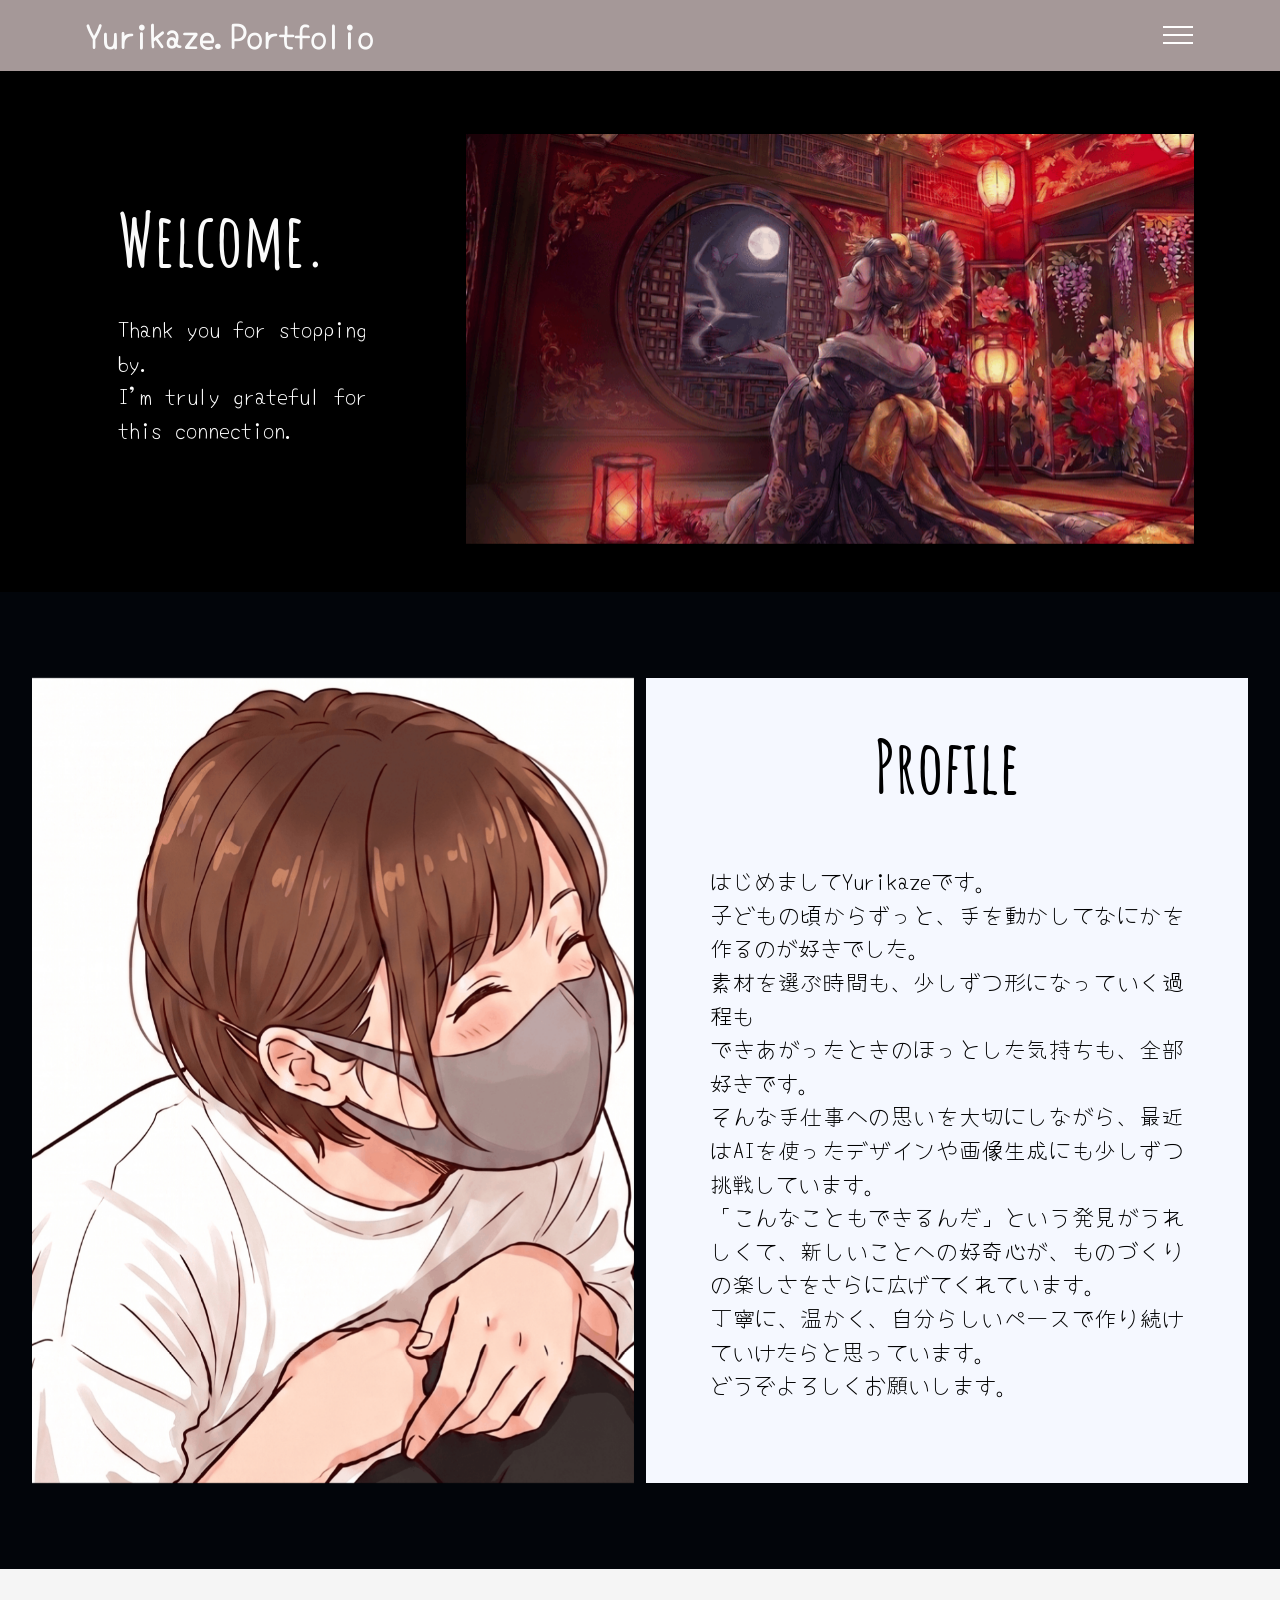
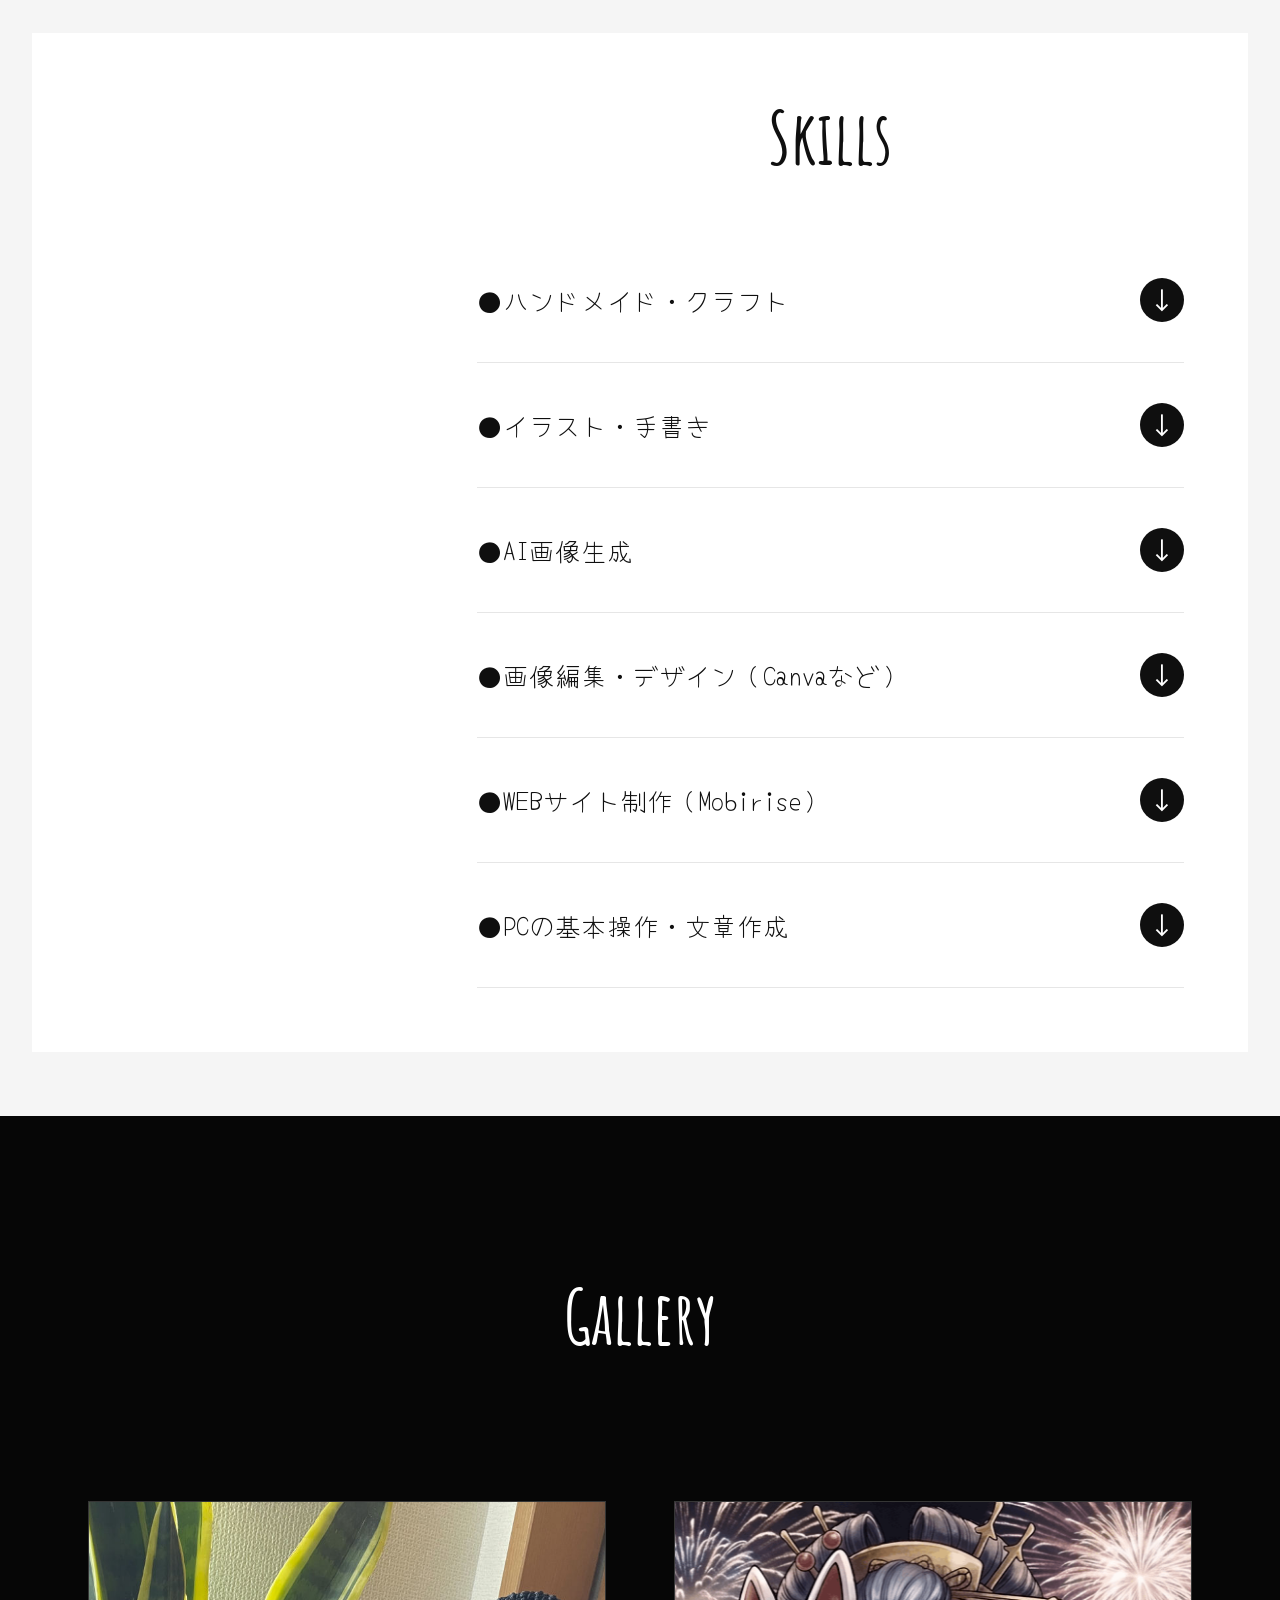
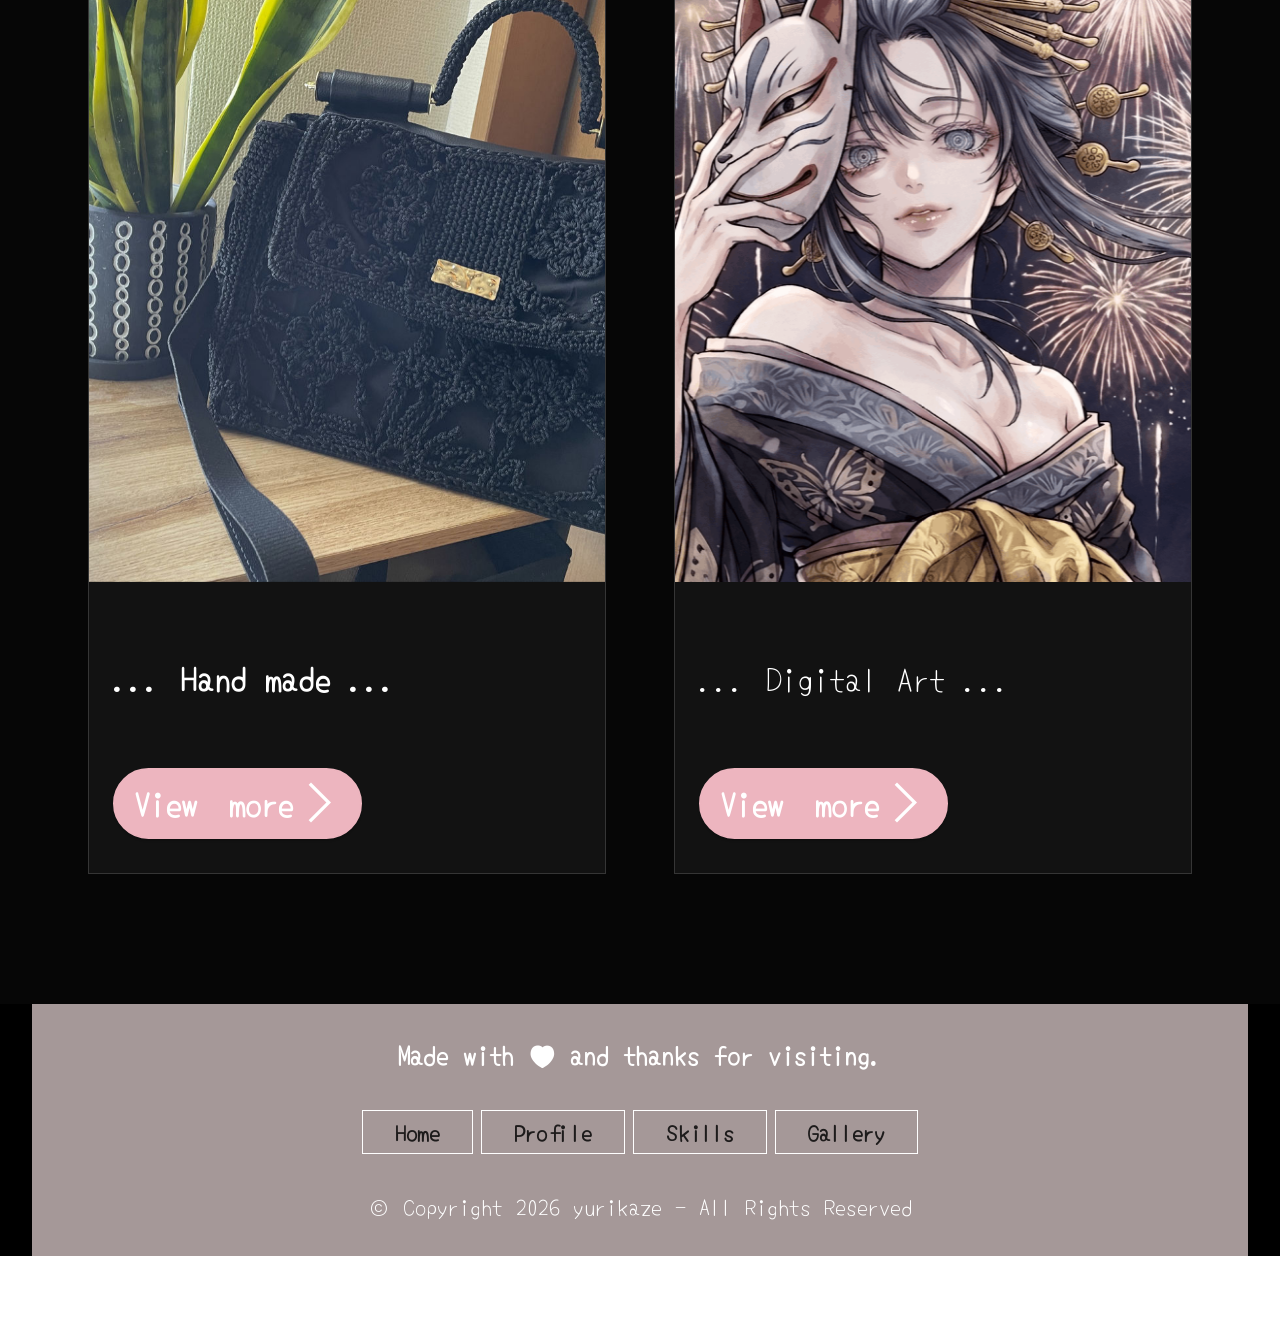
==== commit e33240b0: "v8 アイコン追加、ｖ７の微修正" ====
--- a/index.html
+++ b/index.html
@@ -6,7 +6,7 @@
   <meta http-equiv="X-UA-Compatible" content="IE=edge">
   <meta name="generator" content="Mobirise v6.1.12, mobirise.com">
   <meta name="viewport" content="width=device-width, initial-scale=1, minimum-scale=1">
-  <link rel="shortcut icon" href="assets/images/logo1.png" type="image/x-icon">
+  <link rel="shortcut icon" href="assets/images/e3839be3829ae383bce38388e38395e382a9e383aae382aaefbcbfe3839be383bce383a0e382a2e382a4e382b3e383b3-128x128.png" type="image/x-icon">
   <meta name="description" content="">
   
   
@@ -20,7 +20,7 @@
   <noscript><link rel="stylesheet" href="https://fonts.googleapis.com/css?family=Yomogi:400&display=swap"></noscript>
   <link rel="preload" href="https://fonts.googleapis.com/css?family=Amatic+SC:400,700&display=swap" as="style" onload="this.onload=null;this.rel='stylesheet'">
   <noscript><link rel="stylesheet" href="https://fonts.googleapis.com/css?family=Amatic+SC:400,700&display=swap"></noscript>
-  <link rel="preload" as="style" href="assets/mobirise/css/mbr-additional.css?v=gtLg4k"><link rel="stylesheet" href="assets/mobirise/css/mbr-additional.css?v=gtLg4k" type="text/css">
+  <link rel="preload" as="style" href="assets/mobirise/css/mbr-additional.css?v=swldFa"><link rel="stylesheet" href="assets/mobirise/css/mbr-additional.css?v=swldFa" type="text/css">
 
   
   
@@ -46,7 +46,7 @@
                 </div>
             </button>
             <div class="collapse navbar-collapse" id="navbarSupportedContent">
-                <ul class="navbar-nav nav-dropdown nav-right" data-app-modern-menu="true"><li class="nav-item"><a class="nav-link link text-black text-primary display-5" href="index.html">Profile</a></li><li class="nav-item"><a class="nav-link link text-black text-primary display-5" href="index.html#list01-2i">Skills</a></li><li class="nav-item dropdown"><a class="nav-link link text-black dropdown-toggle display-5" href="https://mobiri.se" data-toggle="dropdown-submenu" data-bs-toggle="dropdown" data-bs-auto-close="outside" aria-expanded="true">Gallery</a></li><li class="nav-item"><a class="nav-link link text-black show text-primary display-5" href="page1.html">Hand made</a></li><li class="nav-item"><a class="nav-link link text-black show text-primary display-5" href="page2.html">Digital Art</a></li></ul>
+                <ul class="navbar-nav nav-dropdown nav-right" data-app-modern-menu="true"><li class="nav-item"><a class="nav-link link text-black text-primary display-5" href="index.html#header02-2m">Profile</a></li><li class="nav-item"><a class="nav-link link text-black text-primary display-5" href="index.html#list01-2i">Skills</a></li><li class="nav-item dropdown"><a class="nav-link link text-black dropdown-toggle display-5" href="https://mobiri.se" data-toggle="dropdown-submenu" data-bs-toggle="dropdown" data-bs-auto-close="outside" aria-expanded="false">Gallery</a></li><li class="nav-item"><a class="nav-link link text-black show text-primary display-5" href="page1.html">Hand made</a></li><li class="nav-item"><a class="nav-link link text-black show text-primary display-5" href="page2.html">Digital Art</a></li></ul>
                 
             </div>
         </div>
@@ -309,7 +309,7 @@
             </div>
         </div>
     </div>
-</section><section class="display-7" style="padding: 0;align-items: center;justify-content: center;flex-wrap: wrap;    align-content: center;display: flex;position: relative;height: 4rem;"><a href="https://mobiri.se/4089600" style="flex: 1 1;height: 4rem;position: absolute;width: 100%;z-index: 1;"><img alt="" style="height: 4rem;" src="[data-uri]"></a><p style="margin: 0;text-align: center;" class="display-7">&#8204;</p><a style="z-index:1" href="https://mobirise.com/offline-website-builder.html">Offline Website Maker</a></section><script src="assets/bootstrap/js/bootstrap.bundle.min.js"></script>  <script src="assets/smoothscroll/smooth-scroll.js"></script>  <script src="assets/ytplayer/index.js"></script>  <script src="assets/dropdown/js/navbar-dropdown.js"></script>  <script src="assets/mbr-switch-arrow/mbr-switch-arrow.js"></script>  <script src="assets/theme/js/script.js"></script>  
+</section><section class="display-7" style="padding: 0;align-items: center;justify-content: center;flex-wrap: wrap;    align-content: center;display: flex;position: relative;height: 4rem;"><a href="https://mobiri.se/4089600" style="flex: 1 1;height: 4rem;position: absolute;width: 100%;z-index: 1;"><img alt="" style="height: 4rem;" src="[data-uri]"></a><p style="margin: 0;text-align: center;" class="display-7">&#8204;</p><a style="z-index:1" href="https://mobirise.com/builder/no-code-website-builder.html">No Code Website Builder</a></section><script src="assets/bootstrap/js/bootstrap.bundle.min.js"></script>  <script src="assets/smoothscroll/smooth-scroll.js"></script>  <script src="assets/ytplayer/index.js"></script>  <script src="assets/dropdown/js/navbar-dropdown.js"></script>  <script src="assets/mbr-switch-arrow/mbr-switch-arrow.js"></script>  <script src="assets/theme/js/script.js"></script>  
   
   
  <div id="scrollToTop" class="scrollToTop mbr-arrow-up"><a style="text-align: center;"><i class="mbr-arrow-up-icon mbr-arrow-up-icon-cm cm-icon cm-icon-smallarrow-up"></i></a></div>
--- a/assets/mobirise/css/mbr-additional.css
+++ b/assets/mobirise/css/mbr-additional.css
@@ -1806,6 +1806,11 @@
 }
 .cid-vnUJdS0ggx .navbar.collapsed.opened .dropdown-menu {
   top: 0;
+}
+@media (min-width: 992px) {
+  .cid-vnUJdS0ggx .navbar.collapsed.opened:not(.navbar-short) .navbar-collapse {
+    max-height: calc(98.5vh - 2rem);
+  }
 }
 .cid-vnUJdS0ggx .navbar.collapsed .dropdown-menu .dropdown-submenu {
   left: 0 !important;
@@ -2570,6 +2575,11 @@
 .cid-vozNx0C8wn .navbar.collapsed.opened .dropdown-menu {
   top: 0;
 }
+@media (min-width: 992px) {
+  .cid-vozNx0C8wn .navbar.collapsed.opened:not(.navbar-short) .navbar-collapse {
+    max-height: calc(98.5vh - 2rem);
+  }
+}
 .cid-vozNx0C8wn .navbar.collapsed .dropdown-menu .dropdown-submenu {
   left: 0 !important;
 }
@@ -3333,6 +3343,11 @@
 .cid-vnUJdS0ggx .navbar.collapsed.opened .dropdown-menu {
   top: 0;
 }
+@media (min-width: 992px) {
+  .cid-vnUJdS0ggx .navbar.collapsed.opened:not(.navbar-short) .navbar-collapse {
+    max-height: calc(98.5vh - 2rem);
+  }
+}
 .cid-vnUJdS0ggx .navbar.collapsed .dropdown-menu .dropdown-submenu {
   left: 0 !important;
 }
--- a/assets/mobirise/css/mbr-additional.css
+++ b/assets/mobirise/css/mbr-additional.css
@@ -1806,6 +1806,11 @@
 }
 .cid-vnUJdS0ggx .navbar.collapsed.opened .dropdown-menu {
   top: 0;
+}
+@media (min-width: 992px) {
+  .cid-vnUJdS0ggx .navbar.collapsed.opened:not(.navbar-short) .navbar-collapse {
+    max-height: calc(98.5vh - 2rem);
+  }
 }
 .cid-vnUJdS0ggx .navbar.collapsed .dropdown-menu .dropdown-submenu {
   left: 0 !important;
@@ -2570,6 +2575,11 @@
 .cid-vozNx0C8wn .navbar.collapsed.opened .dropdown-menu {
   top: 0;
 }
+@media (min-width: 992px) {
+  .cid-vozNx0C8wn .navbar.collapsed.opened:not(.navbar-short) .navbar-collapse {
+    max-height: calc(98.5vh - 2rem);
+  }
+}
 .cid-vozNx0C8wn .navbar.collapsed .dropdown-menu .dropdown-submenu {
   left: 0 !important;
 }
@@ -3333,6 +3343,11 @@
 .cid-vnUJdS0ggx .navbar.collapsed.opened .dropdown-menu {
   top: 0;
 }
+@media (min-width: 992px) {
+  .cid-vnUJdS0ggx .navbar.collapsed.opened:not(.navbar-short) .navbar-collapse {
+    max-height: calc(98.5vh - 2rem);
+  }
+}
 .cid-vnUJdS0ggx .navbar.collapsed .dropdown-menu .dropdown-submenu {
   left: 0 !important;
 }
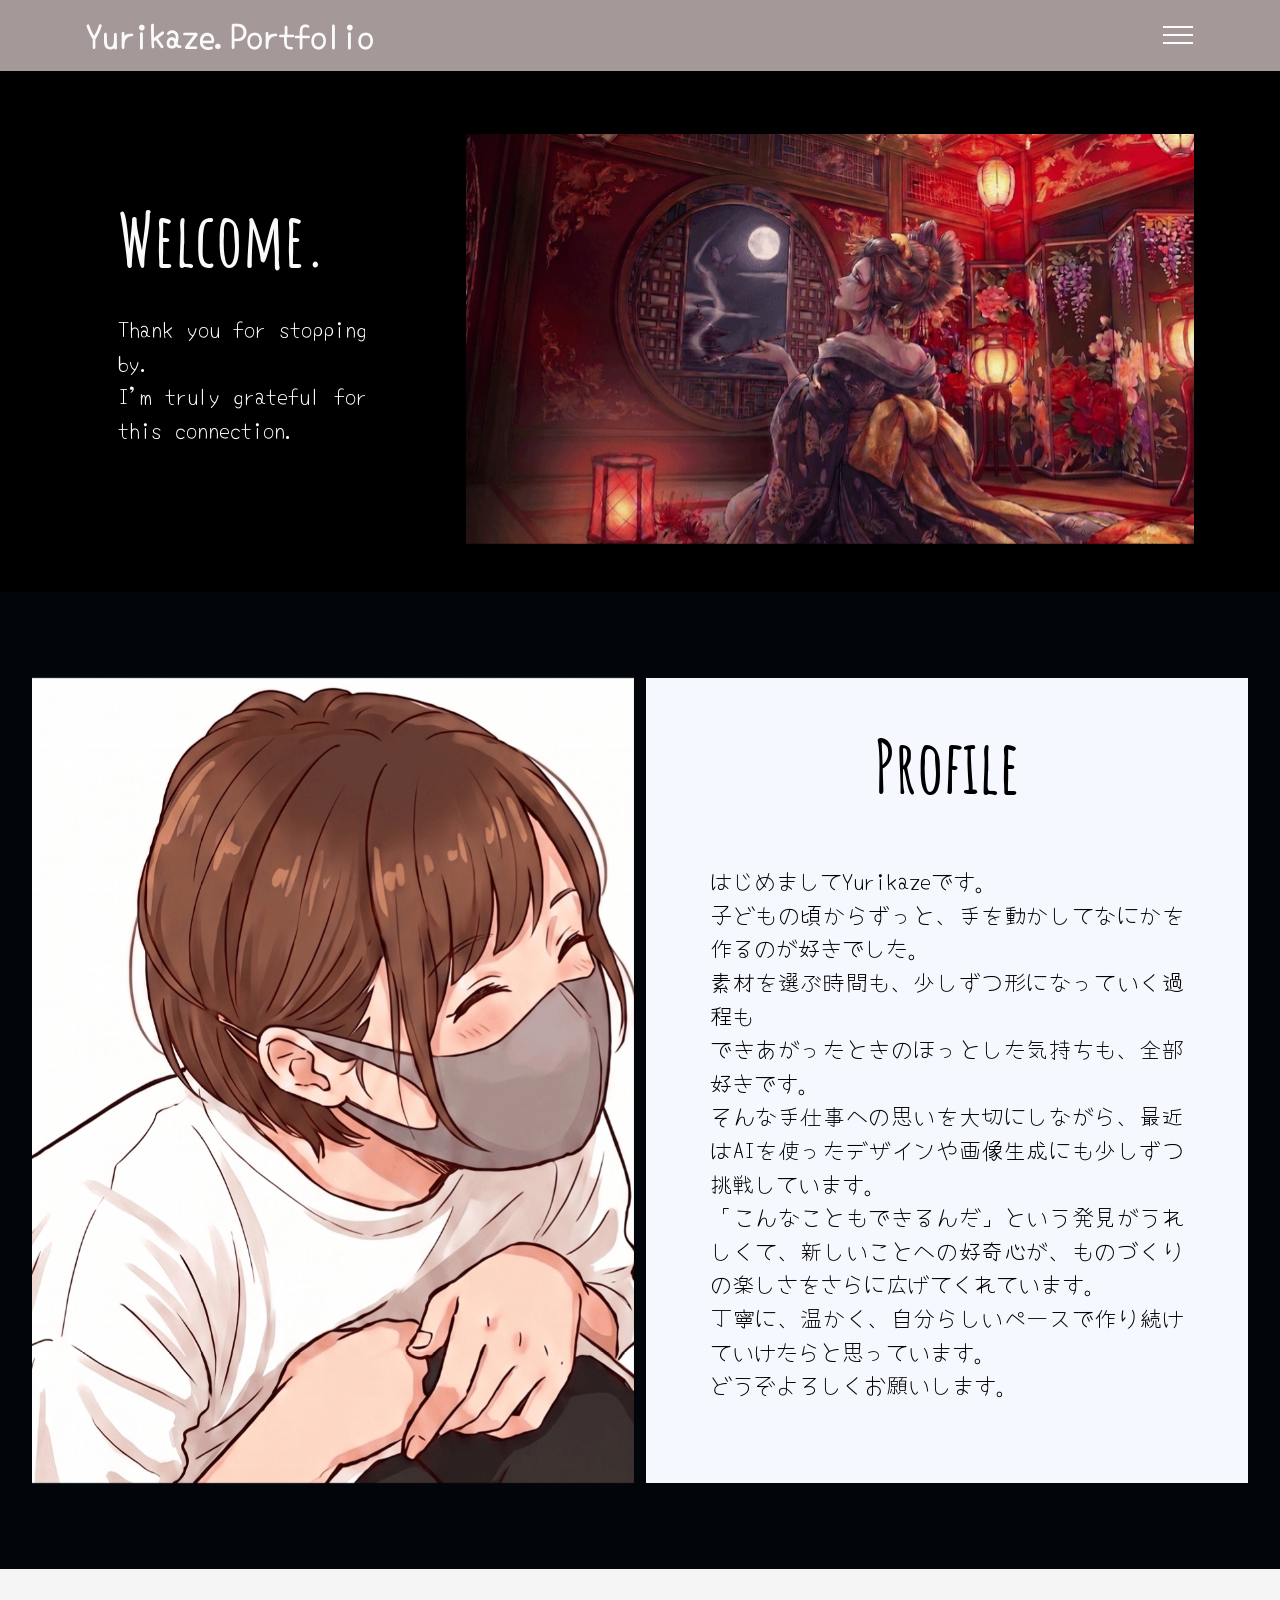
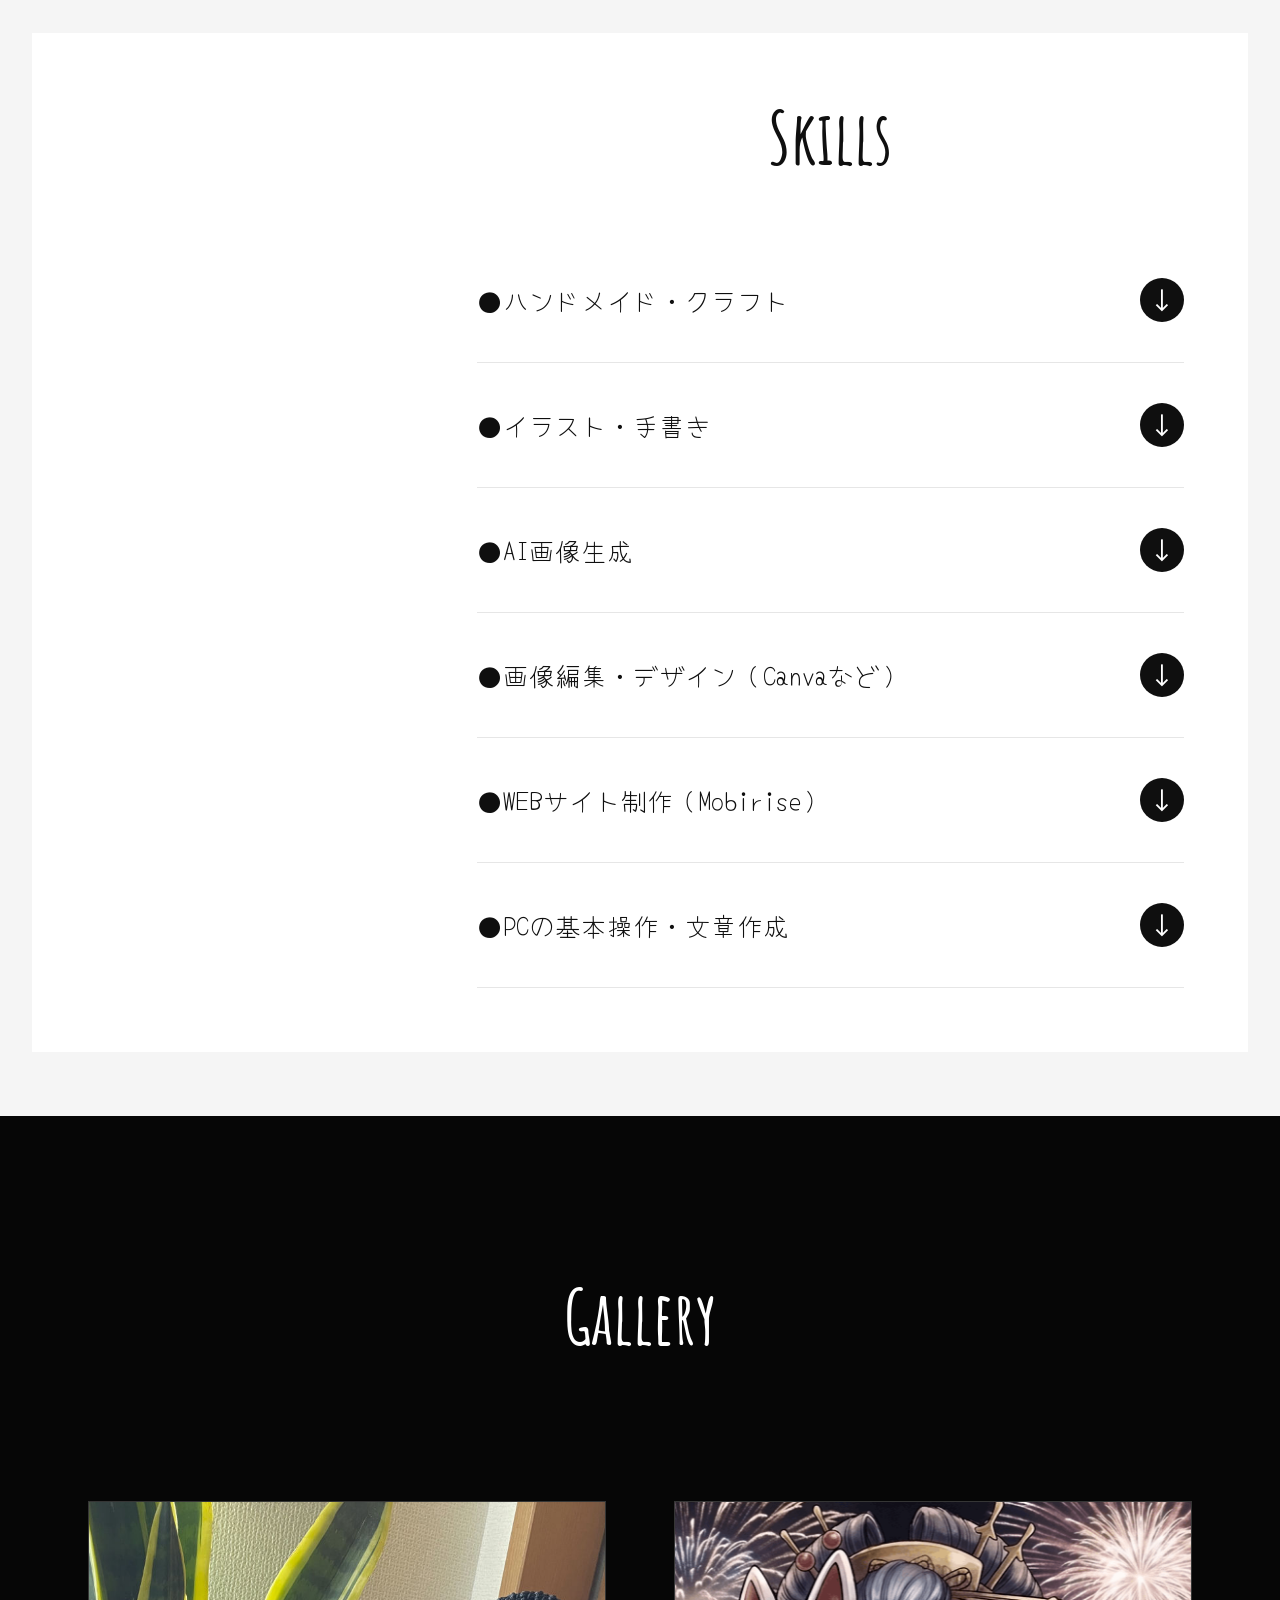
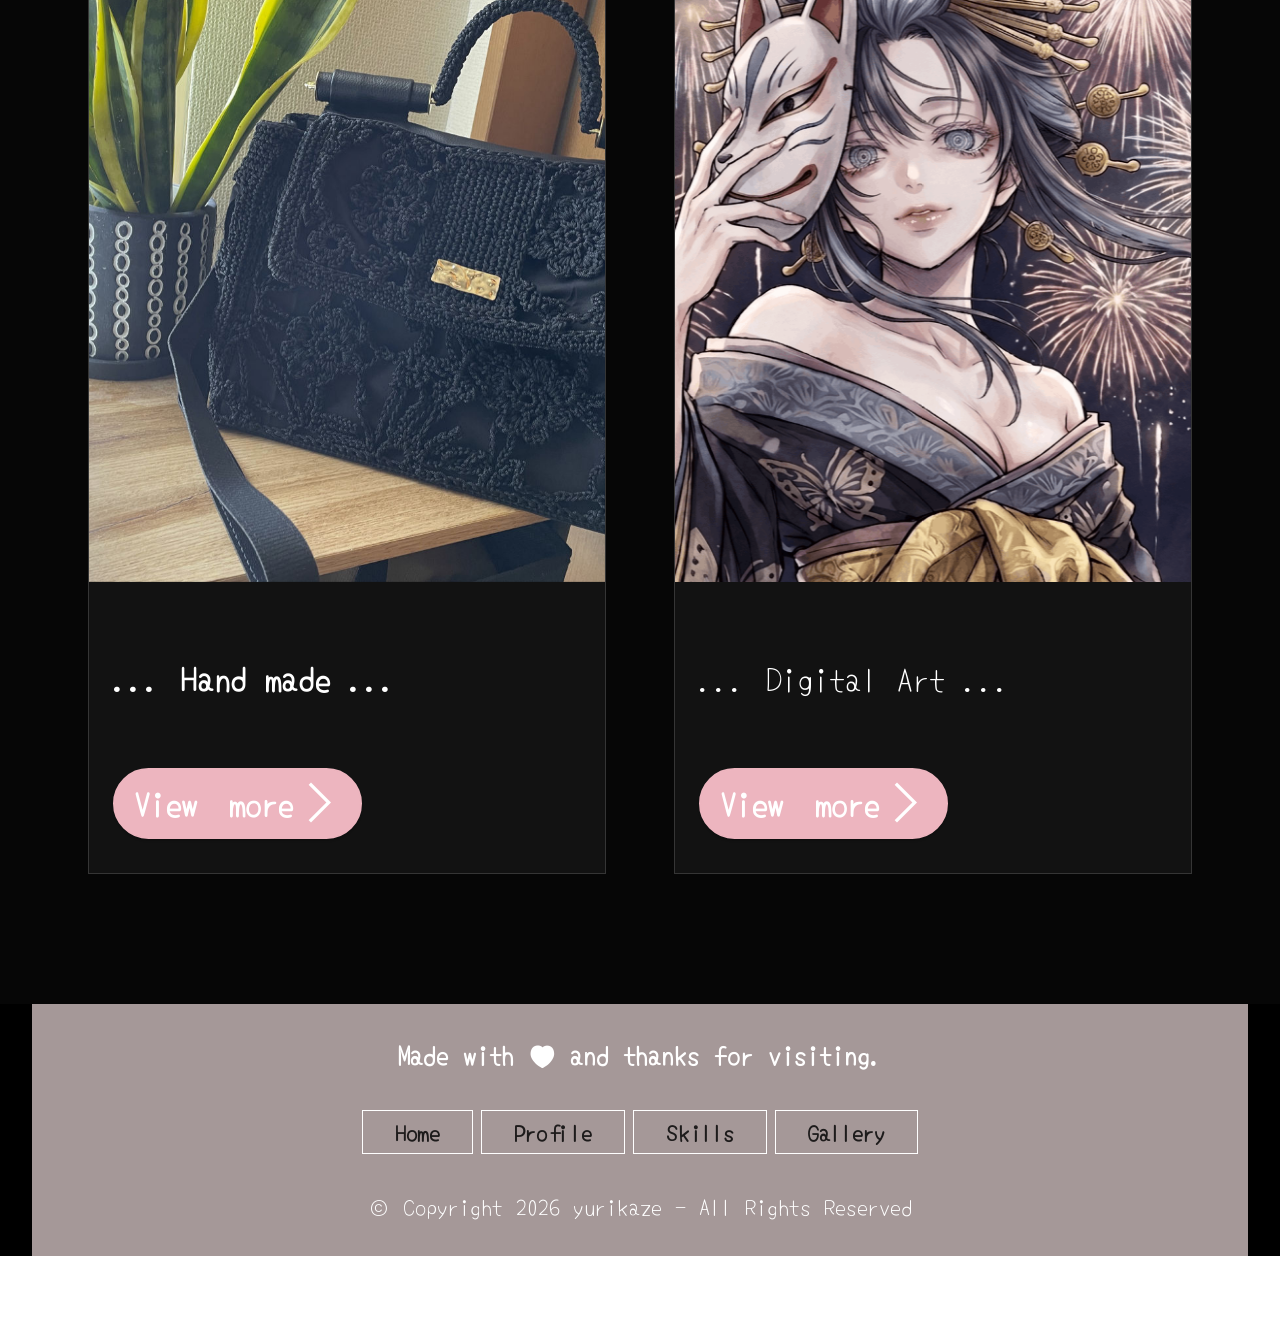
==== commit e6297d06: "v9 リンク画像挿入" ====
--- a/index.html
+++ b/index.html
@@ -5,6 +5,10 @@
   <meta charset="UTF-8">
   <meta http-equiv="X-UA-Compatible" content="IE=edge">
   <meta name="generator" content="Mobirise v6.1.12, mobirise.com">
+  <meta name="twitter:card" content="summary_large_image"/>
+  <meta name="twitter:image:src" content="assets/images/index-meta.png">
+  <meta property="og:image" content="assets/images/index-meta.png">
+  <meta name="twitter:title" content="yurikazeのポートフォリオサイト">
   <meta name="viewport" content="width=device-width, initial-scale=1, minimum-scale=1">
   <link rel="shortcut icon" href="assets/images/e3839be3829ae383bce38388e38395e382a9e383aae382aaefbcbfe3839be383bce383a0e382a2e382a4e382b3e383b3-128x128.png" type="image/x-icon">
   <meta name="description" content="">
@@ -20,7 +24,7 @@
   <noscript><link rel="stylesheet" href="https://fonts.googleapis.com/css?family=Yomogi:400&display=swap"></noscript>
   <link rel="preload" href="https://fonts.googleapis.com/css?family=Amatic+SC:400,700&display=swap" as="style" onload="this.onload=null;this.rel='stylesheet'">
   <noscript><link rel="stylesheet" href="https://fonts.googleapis.com/css?family=Amatic+SC:400,700&display=swap"></noscript>
-  <link rel="preload" as="style" href="assets/mobirise/css/mbr-additional.css?v=swldFa"><link rel="stylesheet" href="assets/mobirise/css/mbr-additional.css?v=swldFa" type="text/css">
+  <link rel="preload" as="style" href="assets/mobirise/css/mbr-additional.css?v=Br9Mvz"><link rel="stylesheet" href="assets/mobirise/css/mbr-additional.css?v=Br9Mvz" type="text/css">
 
   
   
@@ -309,7 +313,7 @@
             </div>
         </div>
     </div>
-</section><section class="display-7" style="padding: 0;align-items: center;justify-content: center;flex-wrap: wrap;    align-content: center;display: flex;position: relative;height: 4rem;"><a href="https://mobiri.se/4089600" style="flex: 1 1;height: 4rem;position: absolute;width: 100%;z-index: 1;"><img alt="" style="height: 4rem;" src="[data-uri]"></a><p style="margin: 0;text-align: center;" class="display-7">&#8204;</p><a style="z-index:1" href="https://mobirise.com/builder/no-code-website-builder.html">No Code Website Builder</a></section><script src="assets/bootstrap/js/bootstrap.bundle.min.js"></script>  <script src="assets/smoothscroll/smooth-scroll.js"></script>  <script src="assets/ytplayer/index.js"></script>  <script src="assets/dropdown/js/navbar-dropdown.js"></script>  <script src="assets/mbr-switch-arrow/mbr-switch-arrow.js"></script>  <script src="assets/theme/js/script.js"></script>  
+</section><section class="display-7" style="padding: 0;align-items: center;justify-content: center;flex-wrap: wrap;    align-content: center;display: flex;position: relative;height: 4rem;"><a href="https://mobiri.se/4089600" style="flex: 1 1;height: 4rem;position: absolute;width: 100%;z-index: 1;"><img alt="" style="height: 4rem;" src="[data-uri]"></a><p style="margin: 0;text-align: center;" class="display-7">&#8204;</p><a style="z-index:1" href="https://mobirise.com/builder/ai-website-builder.html">AI Website Builder</a></section><script src="assets/bootstrap/js/bootstrap.bundle.min.js"></script>  <script src="assets/smoothscroll/smooth-scroll.js"></script>  <script src="assets/ytplayer/index.js"></script>  <script src="assets/dropdown/js/navbar-dropdown.js"></script>  <script src="assets/mbr-switch-arrow/mbr-switch-arrow.js"></script>  <script src="assets/theme/js/script.js"></script>  
   
   
  <div id="scrollToTop" class="scrollToTop mbr-arrow-up"><a style="text-align: center;"><i class="mbr-arrow-up-icon mbr-arrow-up-icon-cm cm-icon cm-icon-smallarrow-up"></i></a></div>
--- a/assets/mobirise/css/mbr-additional.css
+++ b/assets/mobirise/css/mbr-additional.css
@@ -3186,508 +3186,52 @@
 .cid-voVZRJHn3S .nav-wrapper {
   color: #000000;
 }
-.cid-vnUJdS0ggx {
-  z-index: 1000;
-  width: 100%;
-  position: relative;
-  min-height: 70px;
-}
-.cid-vnUJdS0ggx nav.navbar {
-  position: fixed;
-}
-.cid-vnUJdS0ggx .dropdown-item:before {
-  font-family: Moririse2 !important;
-  content: "\e966";
-  display: inline-block;
-  width: 0;
-  position: absolute;
-  left: 1rem;
-  top: 0.5rem;
-  margin-right: 0.5rem;
-  line-height: 1;
-  font-size: inherit;
-  vertical-align: middle;
+.cid-vqaKqaWB2p {
+  display: flex;
+  background-image: url("../../../assets/images/yurikaze.e38395e3829ae383ade38395-2000x1125.jpg");
+}
+.cid-vqaKqaWB2p .mbr-overlay {
+  background-color: #353535;
+  opacity: 0.5;
+}
+.cid-vqaKqaWB2p .content-wrap {
+  padding: 5rem 1rem;
+}
+@media (min-width: 768px) {
+  .cid-vqaKqaWB2p {
+    align-items: flex-end;
+  }
+  .cid-vqaKqaWB2p .row {
+    justify-content: flex-end;
+  }
+  .cid-vqaKqaWB2p .content-wrap {
+    width: 59%;
+  }
+}
+@media (max-width: 991px) and (min-width: 768px) {
+  .cid-vqaKqaWB2p .content-wrap {
+    min-width: 50%;
+  }
+}
+@media (max-width: 767px) {
+  .cid-vqaKqaWB2p {
+    -webkit-align-items: center;
+    align-items: center;
+  }
+  .cid-vqaKqaWB2p .mbr-row {
+    -webkit-justify-content: center;
+    justify-content: center;
+  }
+  .cid-vqaKqaWB2p .content-wrap {
+    width: 100%;
+  }
+}
+.cid-vqaKqaWB2p .mbr-section-title {
   text-align: center;
-  overflow: hidden;
-  transform: scale(0, 1);
-  transition: all 0.25s ease-in-out;
-}
-.cid-vnUJdS0ggx .dropdown-menu {
-  padding: 0;
-  border-radius: 4px;
-  box-shadow: 0 1px 3px 0 rgba(0, 0, 0, 0.1);
-}
-.cid-vnUJdS0ggx .dropdown-item:hover,
-.cid-vnUJdS0ggx .dropdown-item:focus {
-  color: #e8bebe !important;
-}
-.cid-vnUJdS0ggx .dropdown-item:hover span {
-  color: white;
-}
-.cid-vnUJdS0ggx .dropdown-item:first-child {
-  border-top-left-radius: 4px;
-  border-top-right-radius: 4px;
-}
-.cid-vnUJdS0ggx .dropdown-item:last-child {
-  border-bottom: none;
-  border-bottom-left-radius: 4px;
-  border-bottom-right-radius: 4px;
-}
-.cid-vnUJdS0ggx .nav-dropdown .link {
-  padding: 0 0.3em !important;
-  margin: 0.667em 1em !important;
-}
-.cid-vnUJdS0ggx .nav-dropdown .link.dropdown-toggle::after {
-  margin-left: 0.5rem;
-  margin-top: 0.2rem;
-}
-.cid-vnUJdS0ggx .nav-link {
-  position: relative;
-}
-.cid-vnUJdS0ggx .container {
-  display: flex;
-  margin: auto;
-}
-.cid-vnUJdS0ggx .navbar-caption:hover,
-.cid-vnUJdS0ggx .navbar-caption:focus {
-  color: #e8bebe !important;
-}
-.cid-vnUJdS0ggx .navbar-nav {
-  display: flex;
-  align-items: flex-start;
-  justify-content: center;
-  flex-wrap: wrap;
-  width: calc(200%/3);
-}
-.cid-vnUJdS0ggx .navbar-nav .nav-item {
-  color: #24262b;
-}
-.cid-vnUJdS0ggx .navbar-nav .nav-item:hover {
-  color: #e8bebe;
-}
-.cid-vnUJdS0ggx .navbar-nav .nav-item a.text-black {
-  color: #24262b !important;
-}
-.cid-vnUJdS0ggx .navbar-nav .nav-item a:hover {
-  color: #e8bebe !important;
-}
-.cid-vnUJdS0ggx .navbar-nav .nav-item .dropdown-menu {
-  padding: 1.25rem 0 !important;
-}
-.cid-vnUJdS0ggx .navbar-nav .nav-item .dropdown-menu .dropdown-item {
-  padding: 0.25rem 1.5rem !important;
-}
-.cid-vnUJdS0ggx .navbar-nav .nav-item .dropdown-menu .dropdown-item:hover,
-.cid-vnUJdS0ggx .navbar-nav .nav-item .dropdown-menu .dropdown-item:focus {
-  color: #e8bebe !important;
-}
-.cid-vnUJdS0ggx .dropdown-menu,
-.cid-vnUJdS0ggx .navbar.opened {
-  background: #a59898 !important;
-}
-.cid-vnUJdS0ggx .nav-item:focus,
-.cid-vnUJdS0ggx .nav-link:focus {
-  outline: none;
-}
-.cid-vnUJdS0ggx .dropdown .dropdown-menu .dropdown-item {
-  width: auto;
-  transition: all 0.25s ease-in-out;
-}
-.cid-vnUJdS0ggx .dropdown .dropdown-menu .dropdown-item::after {
-  right: 0.5rem;
-}
-.cid-vnUJdS0ggx .dropdown .dropdown-menu .dropdown-item .mbr-iconfont {
-  margin-right: 0.5rem;
-  vertical-align: sub;
-}
-.cid-vnUJdS0ggx .dropdown .dropdown-menu .dropdown-item .mbr-iconfont:before {
-  display: inline-block;
-  transform: scale(1, 1);
-  transition: all 0.25s ease-in-out;
-}
-.cid-vnUJdS0ggx .collapsed .dropdown-menu .dropdown-item:before {
-  display: none;
-}
-.cid-vnUJdS0ggx .collapsed .dropdown .dropdown-menu .dropdown-item {
-  padding: 0.235em 1.5em 0.235em 1.5em !important;
-  transition: none;
-  margin: 0 !important;
-}
-.cid-vnUJdS0ggx .navbar {
-  min-height: 70px;
-  transition: all 0.3s;
-  border-bottom: 1px solid transparent;
-  box-shadow: 0 1px 3px 0 rgba(0, 0, 0, 0.1);
-  background: #a59898;
-  padding: 0 !important;
-}
-.cid-vnUJdS0ggx .navbar.opened {
-  transition: all 0.3s;
-}
-.cid-vnUJdS0ggx .navbar .dropdown-item {
-  padding: 0.5rem 1.8rem;
-}
-.cid-vnUJdS0ggx .navbar .navbar-logo img {
-  width: auto;
-}
-.cid-vnUJdS0ggx .navbar .navbar-collapse {
-  justify-content: flex-end;
-  z-index: 1;
-}
-.cid-vnUJdS0ggx .navbar.collapsed {
-  justify-content: center;
-}
-.cid-vnUJdS0ggx .navbar.collapsed .nav-item .nav-link::before {
-  display: none;
-}
-.cid-vnUJdS0ggx .navbar.collapsed.opened .dropdown-menu {
-  top: 0;
-}
-@media (min-width: 992px) {
-  .cid-vnUJdS0ggx .navbar.collapsed.opened:not(.navbar-short) .navbar-collapse {
-    max-height: calc(98.5vh - 2rem);
-  }
-}
-.cid-vnUJdS0ggx .navbar.collapsed .dropdown-menu .dropdown-submenu {
-  left: 0 !important;
-}
-.cid-vnUJdS0ggx .navbar.collapsed .dropdown-menu .dropdown-item:after {
-  right: auto;
-}
-.cid-vnUJdS0ggx .navbar.collapsed .dropdown-menu .dropdown-toggle[data-toggle="dropdown-submenu"]:after {
-  margin-left: 0.5rem;
-  margin-top: 0.2rem;
-  border-top: 0.35em solid;
-  border-right: 0.35em solid transparent;
-  border-left: 0.35em solid transparent;
-  border-bottom: 0;
-  top: 41%;
-}
-.cid-vnUJdS0ggx .navbar.collapsed ul.navbar-nav li {
-  margin: auto;
-}
-.cid-vnUJdS0ggx .navbar.collapsed .dropdown-menu .dropdown-item {
-  padding: 0.25rem 1.5rem;
+  color: #232323;
+}
+.cid-vqaKqaWB2p .mbr-text,
+.cid-vqaKqaWB2p .mbr-section-btn {
   text-align: center;
-}
-.cid-vnUJdS0ggx .navbar.collapsed .icons-menu {
-  padding-left: 0;
-  padding-right: 0;
-  padding-top: 0.5rem;
-  padding-bottom: 0.5rem;
-}
-@media (max-width: 991px) {
-  .cid-vnUJdS0ggx .navbar .nav-item .nav-link::before {
-    display: none;
-  }
-  .cid-vnUJdS0ggx .navbar.opened .dropdown-menu {
-    top: 0;
-  }
-  .cid-vnUJdS0ggx .navbar .dropdown-menu .dropdown-submenu {
-    left: 0 !important;
-  }
-  .cid-vnUJdS0ggx .navbar .dropdown-menu .dropdown-item:after {
-    right: auto;
-  }
-  .cid-vnUJdS0ggx .navbar .dropdown-menu .dropdown-toggle[data-toggle="dropdown-submenu"]:after {
-    margin-left: 0.5rem;
-    margin-top: 0.2rem;
-    border-top: 0.35em solid;
-    border-right: 0.35em solid transparent;
-    border-left: 0.35em solid transparent;
-    border-bottom: 0;
-    top: 40%;
-  }
-  .cid-vnUJdS0ggx .navbar .navbar-logo img {
-    height: 3rem !important;
-  }
-  .cid-vnUJdS0ggx .navbar ul.navbar-nav li {
-    margin: auto;
-  }
-  .cid-vnUJdS0ggx .navbar .dropdown-menu .dropdown-item {
-    padding: 0.25rem 1.5rem !important;
-    text-align: center;
-  }
-  .cid-vnUJdS0ggx .navbar .navbar-brand {
-    flex-shrink: initial;
-    flex-basis: auto;
-    word-break: break-word;
-    padding-right: 2rem;
-  }
-  .cid-vnUJdS0ggx .navbar .navbar-toggler {
-    flex-basis: auto;
-  }
-  .cid-vnUJdS0ggx .navbar .icons-menu {
-    padding-left: 0;
-    padding-top: 0.5rem;
-    padding-bottom: 0.5rem;
-  }
-}
-@media (max-width: 991px) and (max-width: 767px) {
-  .cid-vnUJdS0ggx .navbar .navbar-brand {
-    width: calc(100% - 31px);
-  }
-}
-.cid-vnUJdS0ggx .navbar.navbar-short {
-  min-height: 70px;
-}
-.cid-vnUJdS0ggx .navbar-brand {
-  min-height: 70px;
-  flex-shrink: 0;
-  align-items: center;
-  margin-right: 0;
-  padding: 10px 0;
-  transition: all 0.3s;
-  word-break: break-word;
-  z-index: 1;
-  width: 25%;
-}
-.cid-vnUJdS0ggx .navbar-brand .navbar-caption {
-  line-height: inherit !important;
-}
-.cid-vnUJdS0ggx .navbar-brand .navbar-logo a {
-  outline: none;
-}
-.cid-vnUJdS0ggx .dropdown-item.active,
-.cid-vnUJdS0ggx .dropdown-item:active {
-  background-color: transparent;
-}
-.cid-vnUJdS0ggx .navbar-expand-lg .navbar-nav .nav-link {
-  padding: 0;
-}
-.cid-vnUJdS0ggx .nav-dropdown .link.dropdown-toggle {
-  margin-right: 1.667em;
-}
-.cid-vnUJdS0ggx .nav-dropdown .link.dropdown-toggle[aria-expanded="true"] {
-  margin-right: 0;
-  padding: 0.667em 1.667em;
-}
-.cid-vnUJdS0ggx .navbar.navbar-expand-lg .dropdown .dropdown-menu {
-  background: #a59898;
-}
-.cid-vnUJdS0ggx .navbar.navbar-expand-lg .dropdown .dropdown-menu .dropdown-submenu {
-  margin: 0;
-  left: 100%;
-}
-.cid-vnUJdS0ggx .navbar .dropdown.open > .dropdown-menu {
-  display: block;
-}
-.cid-vnUJdS0ggx ul.navbar-nav {
-  flex-wrap: wrap;
-}
-.cid-vnUJdS0ggx .navbar-buttons {
-  text-align: center;
-  min-width: 170px;
-  display: flex;
-  justify-content: flex-end;
-  width: calc(100%/3);
-}
-.cid-vnUJdS0ggx button.navbar-toggler {
-  outline: none;
-  width: 31px;
-  height: 20px;
-  cursor: pointer;
-  transition: all 0.2s;
-  position: relative;
-  align-self: center;
-}
-.cid-vnUJdS0ggx button.navbar-toggler .hamburger span {
-  position: absolute;
-  right: 0;
-  width: 30px;
-  height: 2px;
-  border-right: 5px;
-  background-color: #ffffff;
-}
-.cid-vnUJdS0ggx button.navbar-toggler .hamburger span:nth-child(1) {
-  top: 0;
-  transition: all 0.2s;
-}
-.cid-vnUJdS0ggx button.navbar-toggler .hamburger span:nth-child(2) {
-  top: 8px;
-  transition: all 0.15s;
-}
-.cid-vnUJdS0ggx button.navbar-toggler .hamburger span:nth-child(3) {
-  top: 8px;
-  transition: all 0.15s;
-}
-.cid-vnUJdS0ggx button.navbar-toggler .hamburger span:nth-child(4) {
-  top: 16px;
-  transition: all 0.2s;
-}
-.cid-vnUJdS0ggx nav.opened .hamburger span:nth-child(1) {
-  top: 8px;
-  width: 0;
-  opacity: 0;
-  right: 50%;
-  transition: all 0.2s;
-}
-.cid-vnUJdS0ggx nav.opened .hamburger span:nth-child(2) {
-  transform: rotate(45deg);
-  transition: all 0.25s;
-}
-.cid-vnUJdS0ggx nav.opened .hamburger span:nth-child(3) {
-  transform: rotate(-45deg);
-  transition: all 0.25s;
-}
-.cid-vnUJdS0ggx nav.opened .hamburger span:nth-child(4) {
-  top: 8px;
-  width: 0;
-  opacity: 0;
-  right: 50%;
-  transition: all 0.2s;
-}
-.cid-vnUJdS0ggx .navbar-dropdown {
-  padding: 0 1rem;
-  position: fixed;
-}
-.cid-vnUJdS0ggx a.nav-link {
-  display: flex;
-  align-items: center;
-  justify-content: center;
-}
-.cid-vnUJdS0ggx .icons-menu {
-  flex-wrap: nowrap;
-  display: flex;
-  justify-content: center;
-  padding-left: 1rem;
-  padding-right: 1rem;
-  padding-top: 0.3rem;
-  text-align: center;
-}
-@media screen and (-ms-high-contrast: active), (-ms-high-contrast: none) {
-  .cid-vnUJdS0ggx .navbar {
-    height: 70px;
-  }
-  .cid-vnUJdS0ggx .navbar.opened {
-    height: auto;
-  }
-  .cid-vnUJdS0ggx .nav-item .nav-link:hover::before {
-    width: 175%;
-    max-width: calc(100% + 2rem);
-    left: -1rem;
-  }
-}
-.cid-vnUJdS0ggx .container-fluid {
-  padding: 0 1rem !important;
-}
-.cid-vnUJdS0ggx .navbar-collapse {
-  width: 75%;
-}
-.cid-vnUJdS0ggx .navbar-brand {
-  width: auto;
-  max-width: 50%;
-}
-.cid-vnUJdS0ggx .navbar-collapse {
-  width: 100%;
-}
-.cid-vnUJdS0ggx .navbar-nav {
-  width: 100%;
-}
-.cid-vnUJdS0ggx .navbar-buttons {
-  justify-content: center;
-  width: 100%;
-}
-@media (max-width: 991px) {
-  .cid-vnUJdS0ggx .navbar-brand {
-    width: auto !important;
-    max-width: 80% !important;
-  }
-  .cid-vnUJdS0ggx .navbar-collapse {
-    width: 100%;
-  }
-  .cid-vnUJdS0ggx .navbar-nav {
-    width: 100%;
-  }
-  .cid-vnUJdS0ggx .navbar-buttons {
-    justify-content: center;
-    width: 100%;
-  }
-}
-.cid-voVZRJHn3S {
-  padding-top: 0rem;
-  padding-bottom: 0rem;
-  background-color: #000000;
-}
-.cid-voVZRJHn3S .mbr-fallback-image.disabled {
-  display: none;
-}
-.cid-voVZRJHn3S .mbr-fallback-image {
-  display: block;
-  background-size: cover;
-  background-position: center center;
-  width: 100%;
-  height: 100%;
-  position: absolute;
-  top: 0;
-}
-.cid-voVZRJHn3S .card-wrapper {
-  padding: 32px 64px;
-  background-color: #a59898;
-}
-@media (max-width: 1440px) {
-  .cid-voVZRJHn3S .card-wrapper {
-    padding: 32px;
-  }
-}
-@media (max-width: 992px) {
-  .cid-voVZRJHn3S .card-wrapper {
-    padding: 24px;
-  }
-}
-.cid-voVZRJHn3S .card-wrapper .mbr-section-title {
-  margin-bottom: 32px;
-}
-@media (max-width: 992px) {
-  .cid-voVZRJHn3S .card-wrapper .mbr-section-title {
-    margin-bottom: 24px;
-  }
-}
-.cid-voVZRJHn3S .card-wrapper .nav-wrapper .list {
-  display: inline-flex;
-  flex-wrap: wrap;
-  justify-content: center;
-  padding: 0;
-  margin-bottom: 32px;
-  list-style-type: none;
-}
-@media (max-width: 992px) {
-  .cid-voVZRJHn3S .card-wrapper .nav-wrapper .list {
-    margin-bottom: 24px;
-  }
-}
-.cid-voVZRJHn3S .card-wrapper .nav-wrapper .list .item-tag {
-  display: inline-flex;
-  padding: 10px 32px;
-  background-color: transparent;
-  margin: 4px;
-  border: 1px solid #ffffff;
-  transition: all 0.3s ease-in-out;
-}
-.cid-voVZRJHn3S .card-wrapper .nav-wrapper .list .item-tag:hover,
-.cid-voVZRJHn3S .card-wrapper .nav-wrapper .list .item-tag:focus {
-  background-color: #e7d8d8;
-  border: 1px solid #e7d8d8;
-  color: #ffffff;
-}
-.cid-voVZRJHn3S .card-wrapper .mbr-copy {
-  margin-bottom: 0;
-}
-.cid-voVZRJHn3S .mbr-section-title {
-  color: #ffffff;
-  text-align: center;
-}
-.cid-voVZRJHn3S .list,
-.cid-voVZRJHn3S .nav-wrapper {
-  color: #63635d;
-  text-align: center;
-}
-.cid-voVZRJHn3S .mbr-copy {
-  color: #ffffff;
-  text-align: center;
-}
-.cid-voVZRJHn3S .list,
-.cid-voVZRJHn3S .item-wrap,
-.cid-voVZRJHn3S .nav-wrapper {
-  color: #000000;
-}
+  color: #353535;
+}
--- a/assets/mobirise/css/mbr-additional.css
+++ b/assets/mobirise/css/mbr-additional.css
@@ -3186,508 +3186,52 @@
 .cid-voVZRJHn3S .nav-wrapper {
   color: #000000;
 }
-.cid-vnUJdS0ggx {
-  z-index: 1000;
-  width: 100%;
-  position: relative;
-  min-height: 70px;
-}
-.cid-vnUJdS0ggx nav.navbar {
-  position: fixed;
-}
-.cid-vnUJdS0ggx .dropdown-item:before {
-  font-family: Moririse2 !important;
-  content: "\e966";
-  display: inline-block;
-  width: 0;
-  position: absolute;
-  left: 1rem;
-  top: 0.5rem;
-  margin-right: 0.5rem;
-  line-height: 1;
-  font-size: inherit;
-  vertical-align: middle;
+.cid-vqaKqaWB2p {
+  display: flex;
+  background-image: url("../../../assets/images/yurikaze.e38395e3829ae383ade38395-2000x1125.jpg");
+}
+.cid-vqaKqaWB2p .mbr-overlay {
+  background-color: #353535;
+  opacity: 0.5;
+}
+.cid-vqaKqaWB2p .content-wrap {
+  padding: 5rem 1rem;
+}
+@media (min-width: 768px) {
+  .cid-vqaKqaWB2p {
+    align-items: flex-end;
+  }
+  .cid-vqaKqaWB2p .row {
+    justify-content: flex-end;
+  }
+  .cid-vqaKqaWB2p .content-wrap {
+    width: 59%;
+  }
+}
+@media (max-width: 991px) and (min-width: 768px) {
+  .cid-vqaKqaWB2p .content-wrap {
+    min-width: 50%;
+  }
+}
+@media (max-width: 767px) {
+  .cid-vqaKqaWB2p {
+    -webkit-align-items: center;
+    align-items: center;
+  }
+  .cid-vqaKqaWB2p .mbr-row {
+    -webkit-justify-content: center;
+    justify-content: center;
+  }
+  .cid-vqaKqaWB2p .content-wrap {
+    width: 100%;
+  }
+}
+.cid-vqaKqaWB2p .mbr-section-title {
   text-align: center;
-  overflow: hidden;
-  transform: scale(0, 1);
-  transition: all 0.25s ease-in-out;
-}
-.cid-vnUJdS0ggx .dropdown-menu {
-  padding: 0;
-  border-radius: 4px;
-  box-shadow: 0 1px 3px 0 rgba(0, 0, 0, 0.1);
-}
-.cid-vnUJdS0ggx .dropdown-item:hover,
-.cid-vnUJdS0ggx .dropdown-item:focus {
-  color: #e8bebe !important;
-}
-.cid-vnUJdS0ggx .dropdown-item:hover span {
-  color: white;
-}
-.cid-vnUJdS0ggx .dropdown-item:first-child {
-  border-top-left-radius: 4px;
-  border-top-right-radius: 4px;
-}
-.cid-vnUJdS0ggx .dropdown-item:last-child {
-  border-bottom: none;
-  border-bottom-left-radius: 4px;
-  border-bottom-right-radius: 4px;
-}
-.cid-vnUJdS0ggx .nav-dropdown .link {
-  padding: 0 0.3em !important;
-  margin: 0.667em 1em !important;
-}
-.cid-vnUJdS0ggx .nav-dropdown .link.dropdown-toggle::after {
-  margin-left: 0.5rem;
-  margin-top: 0.2rem;
-}
-.cid-vnUJdS0ggx .nav-link {
-  position: relative;
-}
-.cid-vnUJdS0ggx .container {
-  display: flex;
-  margin: auto;
-}
-.cid-vnUJdS0ggx .navbar-caption:hover,
-.cid-vnUJdS0ggx .navbar-caption:focus {
-  color: #e8bebe !important;
-}
-.cid-vnUJdS0ggx .navbar-nav {
-  display: flex;
-  align-items: flex-start;
-  justify-content: center;
-  flex-wrap: wrap;
-  width: calc(200%/3);
-}
-.cid-vnUJdS0ggx .navbar-nav .nav-item {
-  color: #24262b;
-}
-.cid-vnUJdS0ggx .navbar-nav .nav-item:hover {
-  color: #e8bebe;
-}
-.cid-vnUJdS0ggx .navbar-nav .nav-item a.text-black {
-  color: #24262b !important;
-}
-.cid-vnUJdS0ggx .navbar-nav .nav-item a:hover {
-  color: #e8bebe !important;
-}
-.cid-vnUJdS0ggx .navbar-nav .nav-item .dropdown-menu {
-  padding: 1.25rem 0 !important;
-}
-.cid-vnUJdS0ggx .navbar-nav .nav-item .dropdown-menu .dropdown-item {
-  padding: 0.25rem 1.5rem !important;
-}
-.cid-vnUJdS0ggx .navbar-nav .nav-item .dropdown-menu .dropdown-item:hover,
-.cid-vnUJdS0ggx .navbar-nav .nav-item .dropdown-menu .dropdown-item:focus {
-  color: #e8bebe !important;
-}
-.cid-vnUJdS0ggx .dropdown-menu,
-.cid-vnUJdS0ggx .navbar.opened {
-  background: #a59898 !important;
-}
-.cid-vnUJdS0ggx .nav-item:focus,
-.cid-vnUJdS0ggx .nav-link:focus {
-  outline: none;
-}
-.cid-vnUJdS0ggx .dropdown .dropdown-menu .dropdown-item {
-  width: auto;
-  transition: all 0.25s ease-in-out;
-}
-.cid-vnUJdS0ggx .dropdown .dropdown-menu .dropdown-item::after {
-  right: 0.5rem;
-}
-.cid-vnUJdS0ggx .dropdown .dropdown-menu .dropdown-item .mbr-iconfont {
-  margin-right: 0.5rem;
-  vertical-align: sub;
-}
-.cid-vnUJdS0ggx .dropdown .dropdown-menu .dropdown-item .mbr-iconfont:before {
-  display: inline-block;
-  transform: scale(1, 1);
-  transition: all 0.25s ease-in-out;
-}
-.cid-vnUJdS0ggx .collapsed .dropdown-menu .dropdown-item:before {
-  display: none;
-}
-.cid-vnUJdS0ggx .collapsed .dropdown .dropdown-menu .dropdown-item {
-  padding: 0.235em 1.5em 0.235em 1.5em !important;
-  transition: none;
-  margin: 0 !important;
-}
-.cid-vnUJdS0ggx .navbar {
-  min-height: 70px;
-  transition: all 0.3s;
-  border-bottom: 1px solid transparent;
-  box-shadow: 0 1px 3px 0 rgba(0, 0, 0, 0.1);
-  background: #a59898;
-  padding: 0 !important;
-}
-.cid-vnUJdS0ggx .navbar.opened {
-  transition: all 0.3s;
-}
-.cid-vnUJdS0ggx .navbar .dropdown-item {
-  padding: 0.5rem 1.8rem;
-}
-.cid-vnUJdS0ggx .navbar .navbar-logo img {
-  width: auto;
-}
-.cid-vnUJdS0ggx .navbar .navbar-collapse {
-  justify-content: flex-end;
-  z-index: 1;
-}
-.cid-vnUJdS0ggx .navbar.collapsed {
-  justify-content: center;
-}
-.cid-vnUJdS0ggx .navbar.collapsed .nav-item .nav-link::before {
-  display: none;
-}
-.cid-vnUJdS0ggx .navbar.collapsed.opened .dropdown-menu {
-  top: 0;
-}
-@media (min-width: 992px) {
-  .cid-vnUJdS0ggx .navbar.collapsed.opened:not(.navbar-short) .navbar-collapse {
-    max-height: calc(98.5vh - 2rem);
-  }
-}
-.cid-vnUJdS0ggx .navbar.collapsed .dropdown-menu .dropdown-submenu {
-  left: 0 !important;
-}
-.cid-vnUJdS0ggx .navbar.collapsed .dropdown-menu .dropdown-item:after {
-  right: auto;
-}
-.cid-vnUJdS0ggx .navbar.collapsed .dropdown-menu .dropdown-toggle[data-toggle="dropdown-submenu"]:after {
-  margin-left: 0.5rem;
-  margin-top: 0.2rem;
-  border-top: 0.35em solid;
-  border-right: 0.35em solid transparent;
-  border-left: 0.35em solid transparent;
-  border-bottom: 0;
-  top: 41%;
-}
-.cid-vnUJdS0ggx .navbar.collapsed ul.navbar-nav li {
-  margin: auto;
-}
-.cid-vnUJdS0ggx .navbar.collapsed .dropdown-menu .dropdown-item {
-  padding: 0.25rem 1.5rem;
+  color: #232323;
+}
+.cid-vqaKqaWB2p .mbr-text,
+.cid-vqaKqaWB2p .mbr-section-btn {
   text-align: center;
-}
-.cid-vnUJdS0ggx .navbar.collapsed .icons-menu {
-  padding-left: 0;
-  padding-right: 0;
-  padding-top: 0.5rem;
-  padding-bottom: 0.5rem;
-}
-@media (max-width: 991px) {
-  .cid-vnUJdS0ggx .navbar .nav-item .nav-link::before {
-    display: none;
-  }
-  .cid-vnUJdS0ggx .navbar.opened .dropdown-menu {
-    top: 0;
-  }
-  .cid-vnUJdS0ggx .navbar .dropdown-menu .dropdown-submenu {
-    left: 0 !important;
-  }
-  .cid-vnUJdS0ggx .navbar .dropdown-menu .dropdown-item:after {
-    right: auto;
-  }
-  .cid-vnUJdS0ggx .navbar .dropdown-menu .dropdown-toggle[data-toggle="dropdown-submenu"]:after {
-    margin-left: 0.5rem;
-    margin-top: 0.2rem;
-    border-top: 0.35em solid;
-    border-right: 0.35em solid transparent;
-    border-left: 0.35em solid transparent;
-    border-bottom: 0;
-    top: 40%;
-  }
-  .cid-vnUJdS0ggx .navbar .navbar-logo img {
-    height: 3rem !important;
-  }
-  .cid-vnUJdS0ggx .navbar ul.navbar-nav li {
-    margin: auto;
-  }
-  .cid-vnUJdS0ggx .navbar .dropdown-menu .dropdown-item {
-    padding: 0.25rem 1.5rem !important;
-    text-align: center;
-  }
-  .cid-vnUJdS0ggx .navbar .navbar-brand {
-    flex-shrink: initial;
-    flex-basis: auto;
-    word-break: break-word;
-    padding-right: 2rem;
-  }
-  .cid-vnUJdS0ggx .navbar .navbar-toggler {
-    flex-basis: auto;
-  }
-  .cid-vnUJdS0ggx .navbar .icons-menu {
-    padding-left: 0;
-    padding-top: 0.5rem;
-    padding-bottom: 0.5rem;
-  }
-}
-@media (max-width: 991px) and (max-width: 767px) {
-  .cid-vnUJdS0ggx .navbar .navbar-brand {
-    width: calc(100% - 31px);
-  }
-}
-.cid-vnUJdS0ggx .navbar.navbar-short {
-  min-height: 70px;
-}
-.cid-vnUJdS0ggx .navbar-brand {
-  min-height: 70px;
-  flex-shrink: 0;
-  align-items: center;
-  margin-right: 0;
-  padding: 10px 0;
-  transition: all 0.3s;
-  word-break: break-word;
-  z-index: 1;
-  width: 25%;
-}
-.cid-vnUJdS0ggx .navbar-brand .navbar-caption {
-  line-height: inherit !important;
-}
-.cid-vnUJdS0ggx .navbar-brand .navbar-logo a {
-  outline: none;
-}
-.cid-vnUJdS0ggx .dropdown-item.active,
-.cid-vnUJdS0ggx .dropdown-item:active {
-  background-color: transparent;
-}
-.cid-vnUJdS0ggx .navbar-expand-lg .navbar-nav .nav-link {
-  padding: 0;
-}
-.cid-vnUJdS0ggx .nav-dropdown .link.dropdown-toggle {
-  margin-right: 1.667em;
-}
-.cid-vnUJdS0ggx .nav-dropdown .link.dropdown-toggle[aria-expanded="true"] {
-  margin-right: 0;
-  padding: 0.667em 1.667em;
-}
-.cid-vnUJdS0ggx .navbar.navbar-expand-lg .dropdown .dropdown-menu {
-  background: #a59898;
-}
-.cid-vnUJdS0ggx .navbar.navbar-expand-lg .dropdown .dropdown-menu .dropdown-submenu {
-  margin: 0;
-  left: 100%;
-}
-.cid-vnUJdS0ggx .navbar .dropdown.open > .dropdown-menu {
-  display: block;
-}
-.cid-vnUJdS0ggx ul.navbar-nav {
-  flex-wrap: wrap;
-}
-.cid-vnUJdS0ggx .navbar-buttons {
-  text-align: center;
-  min-width: 170px;
-  display: flex;
-  justify-content: flex-end;
-  width: calc(100%/3);
-}
-.cid-vnUJdS0ggx button.navbar-toggler {
-  outline: none;
-  width: 31px;
-  height: 20px;
-  cursor: pointer;
-  transition: all 0.2s;
-  position: relative;
-  align-self: center;
-}
-.cid-vnUJdS0ggx button.navbar-toggler .hamburger span {
-  position: absolute;
-  right: 0;
-  width: 30px;
-  height: 2px;
-  border-right: 5px;
-  background-color: #ffffff;
-}
-.cid-vnUJdS0ggx button.navbar-toggler .hamburger span:nth-child(1) {
-  top: 0;
-  transition: all 0.2s;
-}
-.cid-vnUJdS0ggx button.navbar-toggler .hamburger span:nth-child(2) {
-  top: 8px;
-  transition: all 0.15s;
-}
-.cid-vnUJdS0ggx button.navbar-toggler .hamburger span:nth-child(3) {
-  top: 8px;
-  transition: all 0.15s;
-}
-.cid-vnUJdS0ggx button.navbar-toggler .hamburger span:nth-child(4) {
-  top: 16px;
-  transition: all 0.2s;
-}
-.cid-vnUJdS0ggx nav.opened .hamburger span:nth-child(1) {
-  top: 8px;
-  width: 0;
-  opacity: 0;
-  right: 50%;
-  transition: all 0.2s;
-}
-.cid-vnUJdS0ggx nav.opened .hamburger span:nth-child(2) {
-  transform: rotate(45deg);
-  transition: all 0.25s;
-}
-.cid-vnUJdS0ggx nav.opened .hamburger span:nth-child(3) {
-  transform: rotate(-45deg);
-  transition: all 0.25s;
-}
-.cid-vnUJdS0ggx nav.opened .hamburger span:nth-child(4) {
-  top: 8px;
-  width: 0;
-  opacity: 0;
-  right: 50%;
-  transition: all 0.2s;
-}
-.cid-vnUJdS0ggx .navbar-dropdown {
-  padding: 0 1rem;
-  position: fixed;
-}
-.cid-vnUJdS0ggx a.nav-link {
-  display: flex;
-  align-items: center;
-  justify-content: center;
-}
-.cid-vnUJdS0ggx .icons-menu {
-  flex-wrap: nowrap;
-  display: flex;
-  justify-content: center;
-  padding-left: 1rem;
-  padding-right: 1rem;
-  padding-top: 0.3rem;
-  text-align: center;
-}
-@media screen and (-ms-high-contrast: active), (-ms-high-contrast: none) {
-  .cid-vnUJdS0ggx .navbar {
-    height: 70px;
-  }
-  .cid-vnUJdS0ggx .navbar.opened {
-    height: auto;
-  }
-  .cid-vnUJdS0ggx .nav-item .nav-link:hover::before {
-    width: 175%;
-    max-width: calc(100% + 2rem);
-    left: -1rem;
-  }
-}
-.cid-vnUJdS0ggx .container-fluid {
-  padding: 0 1rem !important;
-}
-.cid-vnUJdS0ggx .navbar-collapse {
-  width: 75%;
-}
-.cid-vnUJdS0ggx .navbar-brand {
-  width: auto;
-  max-width: 50%;
-}
-.cid-vnUJdS0ggx .navbar-collapse {
-  width: 100%;
-}
-.cid-vnUJdS0ggx .navbar-nav {
-  width: 100%;
-}
-.cid-vnUJdS0ggx .navbar-buttons {
-  justify-content: center;
-  width: 100%;
-}
-@media (max-width: 991px) {
-  .cid-vnUJdS0ggx .navbar-brand {
-    width: auto !important;
-    max-width: 80% !important;
-  }
-  .cid-vnUJdS0ggx .navbar-collapse {
-    width: 100%;
-  }
-  .cid-vnUJdS0ggx .navbar-nav {
-    width: 100%;
-  }
-  .cid-vnUJdS0ggx .navbar-buttons {
-    justify-content: center;
-    width: 100%;
-  }
-}
-.cid-voVZRJHn3S {
-  padding-top: 0rem;
-  padding-bottom: 0rem;
-  background-color: #000000;
-}
-.cid-voVZRJHn3S .mbr-fallback-image.disabled {
-  display: none;
-}
-.cid-voVZRJHn3S .mbr-fallback-image {
-  display: block;
-  background-size: cover;
-  background-position: center center;
-  width: 100%;
-  height: 100%;
-  position: absolute;
-  top: 0;
-}
-.cid-voVZRJHn3S .card-wrapper {
-  padding: 32px 64px;
-  background-color: #a59898;
-}
-@media (max-width: 1440px) {
-  .cid-voVZRJHn3S .card-wrapper {
-    padding: 32px;
-  }
-}
-@media (max-width: 992px) {
-  .cid-voVZRJHn3S .card-wrapper {
-    padding: 24px;
-  }
-}
-.cid-voVZRJHn3S .card-wrapper .mbr-section-title {
-  margin-bottom: 32px;
-}
-@media (max-width: 992px) {
-  .cid-voVZRJHn3S .card-wrapper .mbr-section-title {
-    margin-bottom: 24px;
-  }
-}
-.cid-voVZRJHn3S .card-wrapper .nav-wrapper .list {
-  display: inline-flex;
-  flex-wrap: wrap;
-  justify-content: center;
-  padding: 0;
-  margin-bottom: 32px;
-  list-style-type: none;
-}
-@media (max-width: 992px) {
-  .cid-voVZRJHn3S .card-wrapper .nav-wrapper .list {
-    margin-bottom: 24px;
-  }
-}
-.cid-voVZRJHn3S .card-wrapper .nav-wrapper .list .item-tag {
-  display: inline-flex;
-  padding: 10px 32px;
-  background-color: transparent;
-  margin: 4px;
-  border: 1px solid #ffffff;
-  transition: all 0.3s ease-in-out;
-}
-.cid-voVZRJHn3S .card-wrapper .nav-wrapper .list .item-tag:hover,
-.cid-voVZRJHn3S .card-wrapper .nav-wrapper .list .item-tag:focus {
-  background-color: #e7d8d8;
-  border: 1px solid #e7d8d8;
-  color: #ffffff;
-}
-.cid-voVZRJHn3S .card-wrapper .mbr-copy {
-  margin-bottom: 0;
-}
-.cid-voVZRJHn3S .mbr-section-title {
-  color: #ffffff;
-  text-align: center;
-}
-.cid-voVZRJHn3S .list,
-.cid-voVZRJHn3S .nav-wrapper {
-  color: #63635d;
-  text-align: center;
-}
-.cid-voVZRJHn3S .mbr-copy {
-  color: #ffffff;
-  text-align: center;
-}
-.cid-voVZRJHn3S .list,
-.cid-voVZRJHn3S .item-wrap,
-.cid-voVZRJHn3S .nav-wrapper {
-  color: #000000;
-}
+  color: #353535;
+}
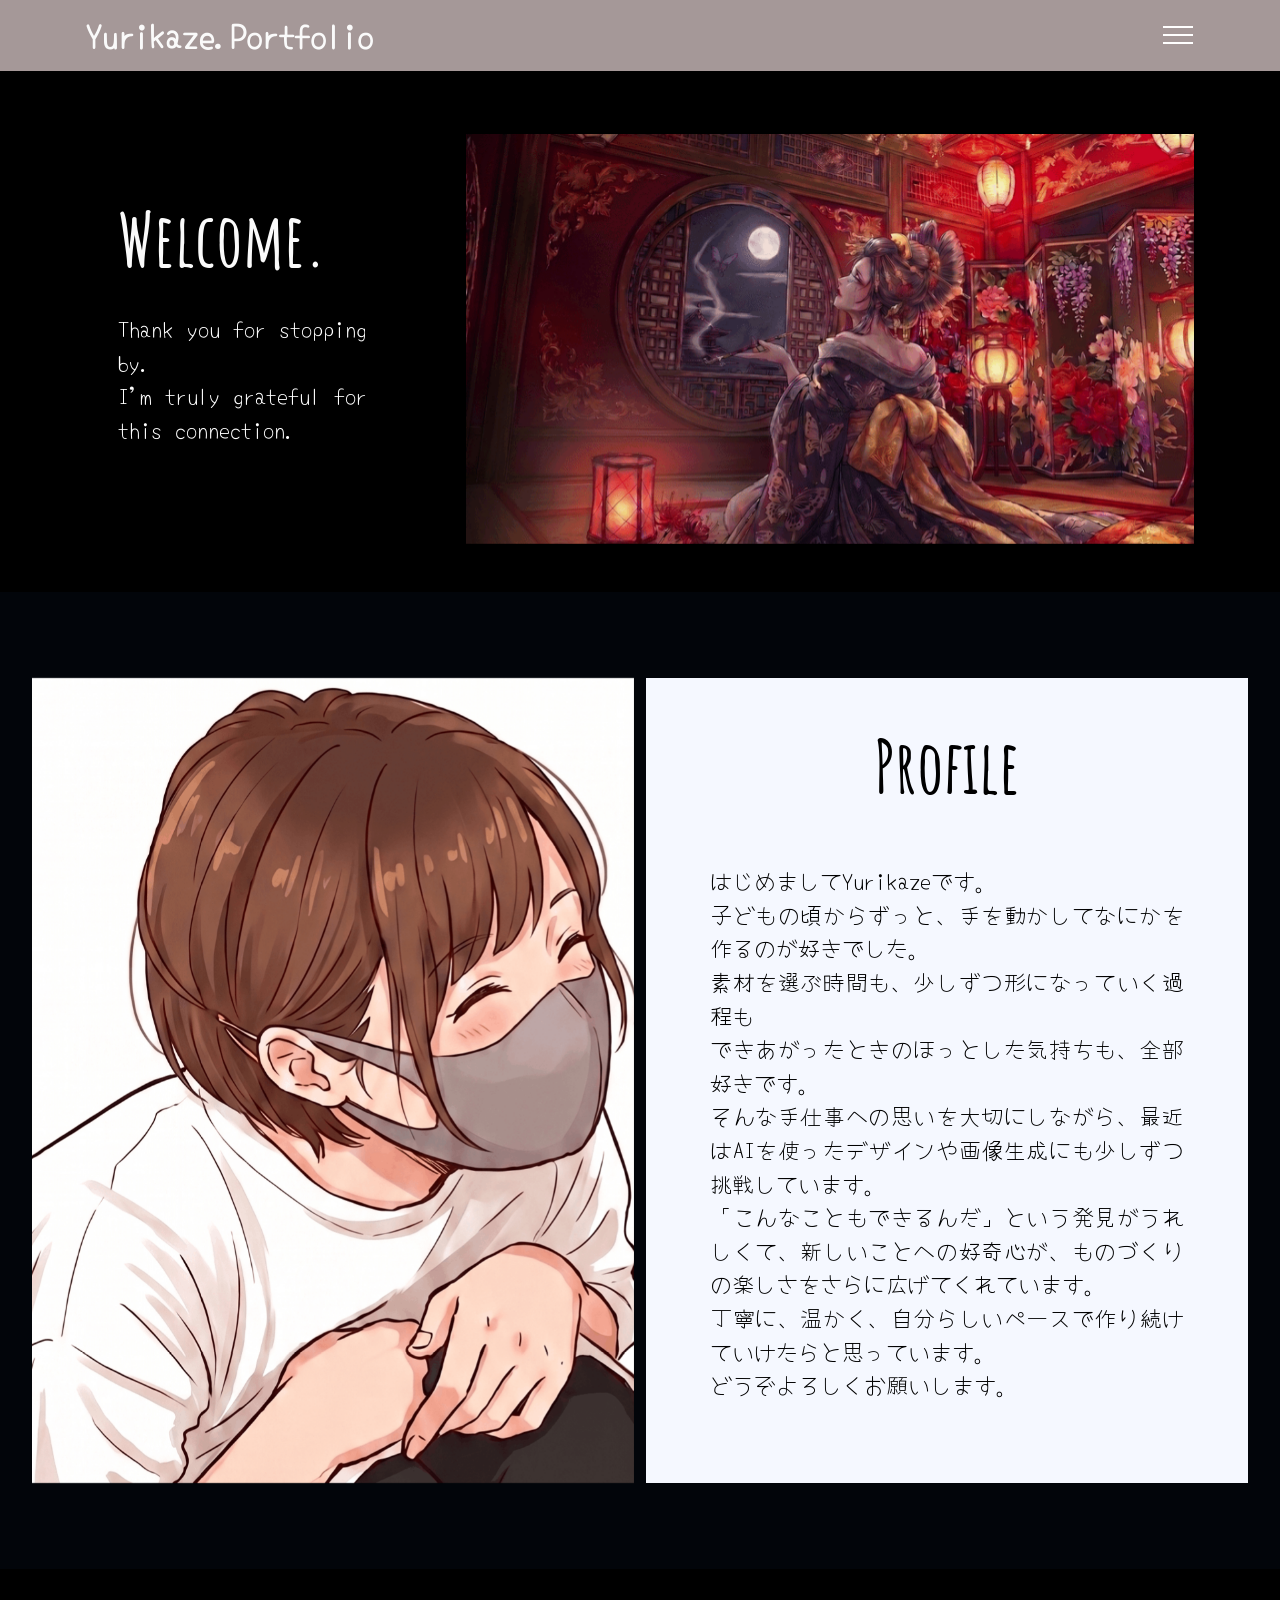
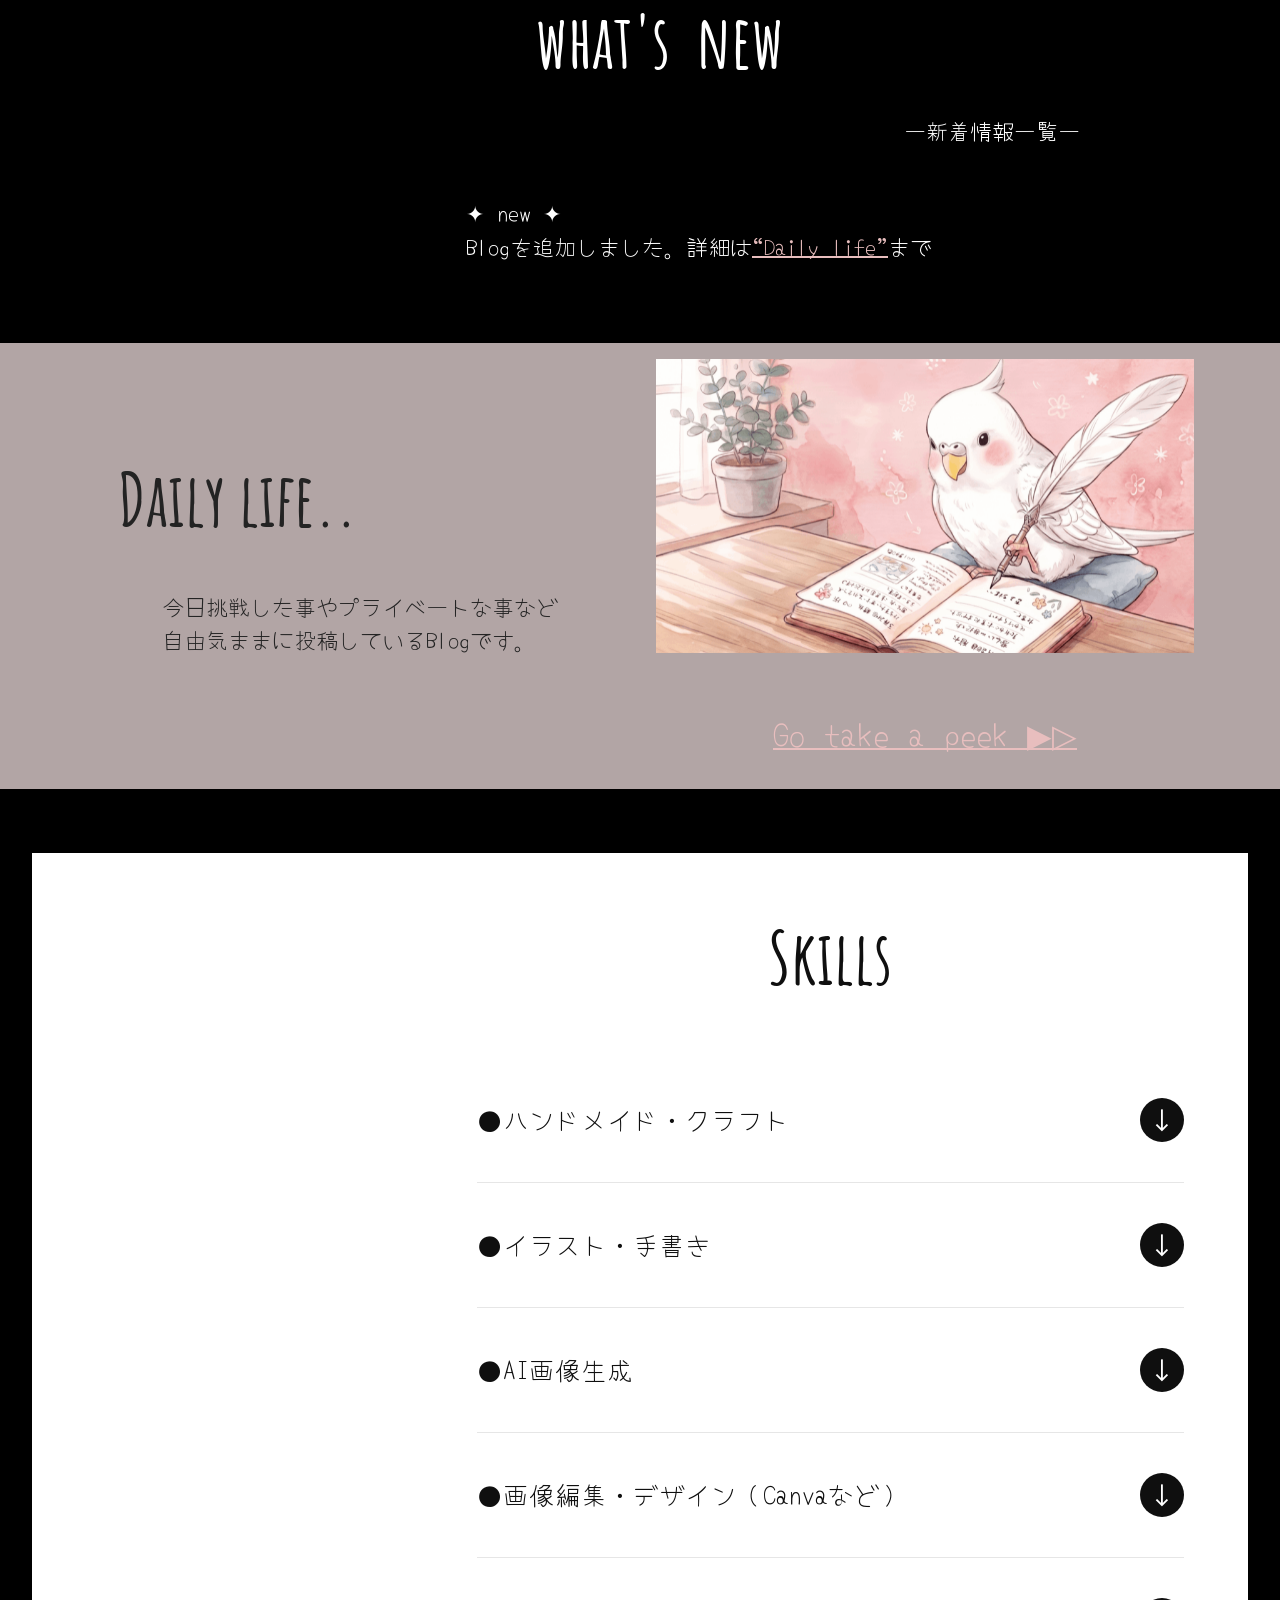
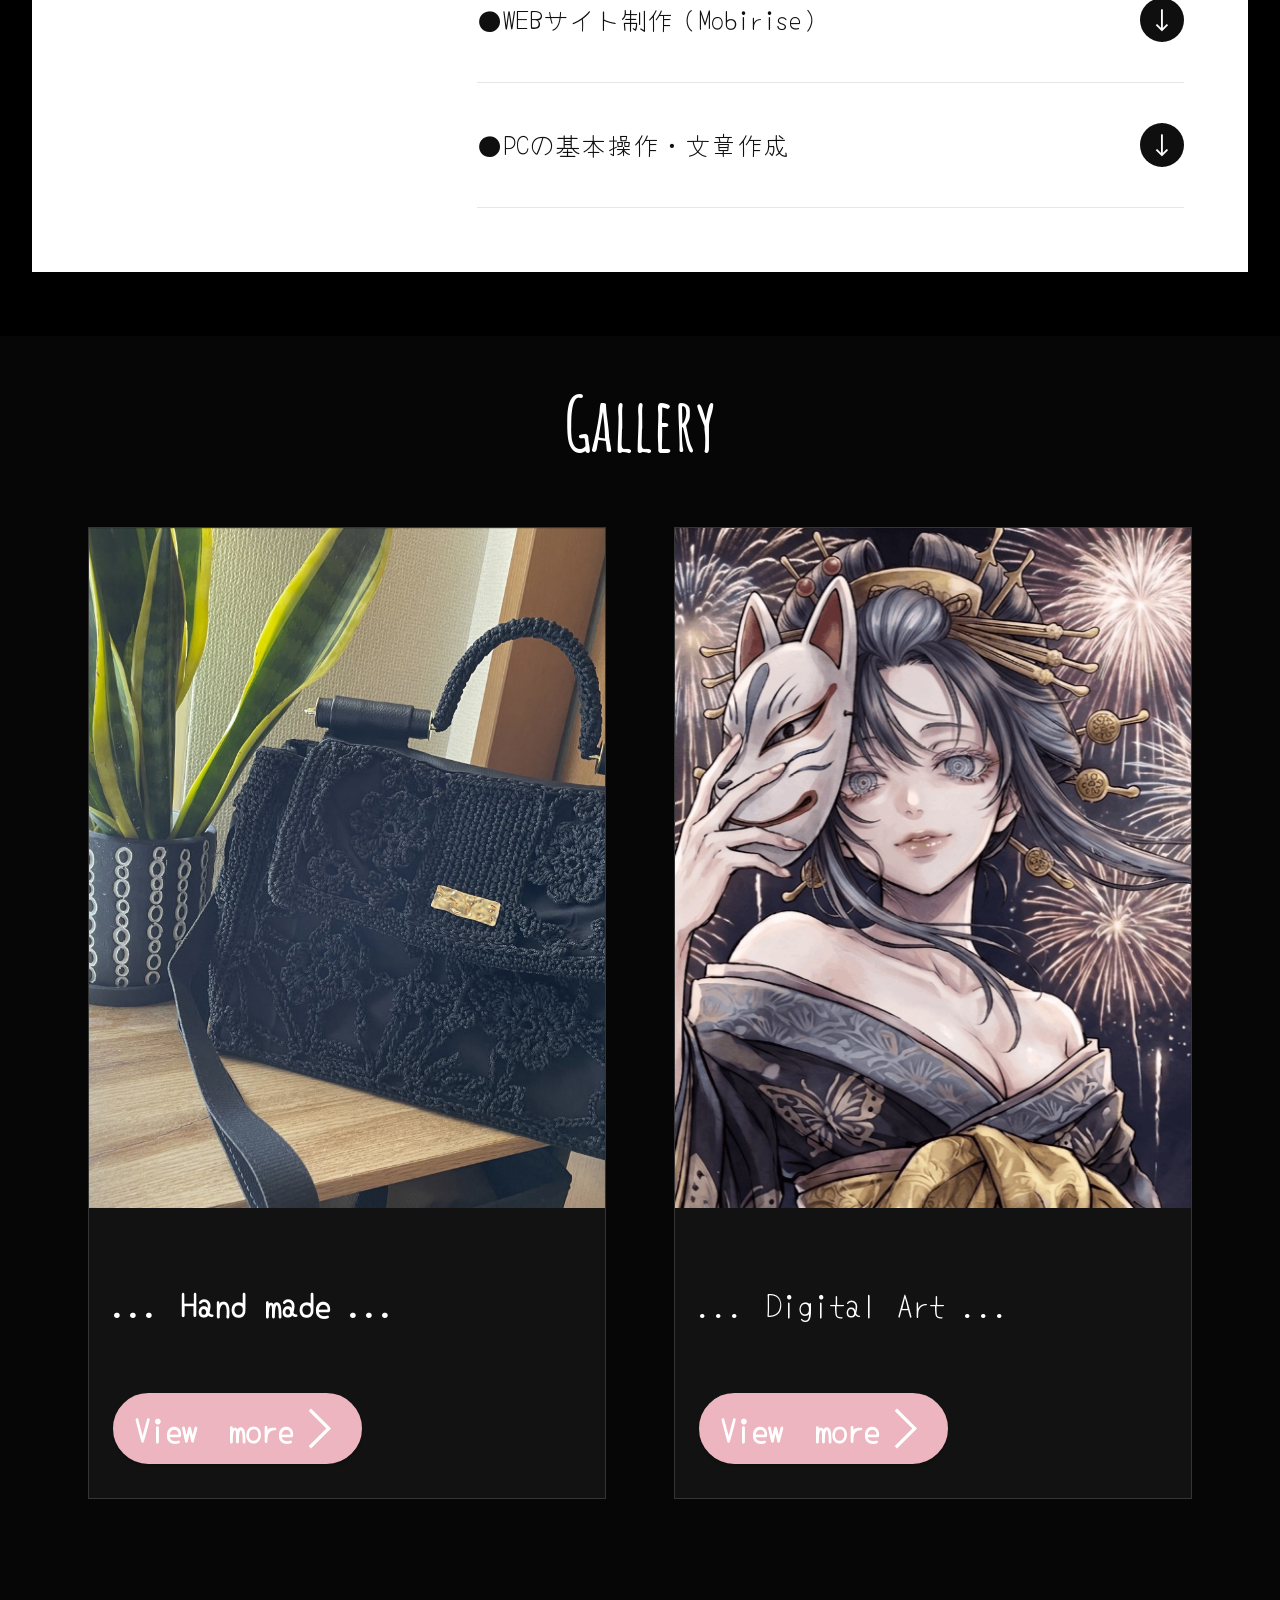
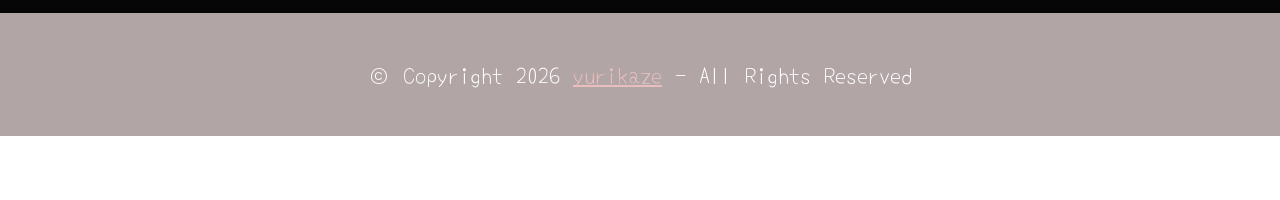
==== commit d1350e2a: "v１０ フッター修正、新着更新欄追加、ブログ欄追加＆noteとの連携" ====
--- a/index.html
+++ b/index.html
@@ -24,7 +24,7 @@
   <noscript><link rel="stylesheet" href="https://fonts.googleapis.com/css?family=Yomogi:400&display=swap"></noscript>
   <link rel="preload" href="https://fonts.googleapis.com/css?family=Amatic+SC:400,700&display=swap" as="style" onload="this.onload=null;this.rel='stylesheet'">
   <noscript><link rel="stylesheet" href="https://fonts.googleapis.com/css?family=Amatic+SC:400,700&display=swap"></noscript>
-  <link rel="preload" as="style" href="assets/mobirise/css/mbr-additional.css?v=Br9Mvz"><link rel="stylesheet" href="assets/mobirise/css/mbr-additional.css?v=Br9Mvz" type="text/css">
+  <link rel="preload" as="style" href="assets/mobirise/css/mbr-additional.css?v=0zIrxx"><link rel="stylesheet" href="assets/mobirise/css/mbr-additional.css?v=0zIrxx" type="text/css">
 
   
   
@@ -50,7 +50,7 @@
                 </div>
             </button>
             <div class="collapse navbar-collapse" id="navbarSupportedContent">
-                <ul class="navbar-nav nav-dropdown nav-right" data-app-modern-menu="true"><li class="nav-item"><a class="nav-link link text-black text-primary display-5" href="index.html#header02-2m">Profile</a></li><li class="nav-item"><a class="nav-link link text-black text-primary display-5" href="index.html#list01-2i">Skills</a></li><li class="nav-item dropdown"><a class="nav-link link text-black dropdown-toggle display-5" href="https://mobiri.se" data-toggle="dropdown-submenu" data-bs-toggle="dropdown" data-bs-auto-close="outside" aria-expanded="false">Gallery</a></li><li class="nav-item"><a class="nav-link link text-black show text-primary display-5" href="page1.html">Hand made</a></li><li class="nav-item"><a class="nav-link link text-black show text-primary display-5" href="page2.html">Digital Art</a></li></ul>
+                <ul class="navbar-nav nav-dropdown nav-right" data-app-modern-menu="true"><li class="nav-item"><a class="nav-link link text-black text-primary display-5" href="index.html#header02-2m">Profile</a></li><li class="nav-item"><a class="nav-link link text-black text-primary display-5" href="index.html#news01-2y">What's new</a></li><li class="nav-item"><a class="nav-link link text-black text-primary display-5" href="index.html#image2-2z">Daily life</a></li><li class="nav-item"><a class="nav-link link text-black text-primary display-5" href="index.html#list01-2i">Skills</a></li><li class="nav-item dropdown"><a class="nav-link link text-black dropdown-toggle display-5" href="https://mobiri.se" data-toggle="dropdown-submenu" data-bs-toggle="dropdown" data-bs-auto-close="outside" aria-expanded="false">Gallery</a></li><li class="nav-item"><a class="nav-link link text-black show text-primary display-5" href="page1.html">Hand made</a></li><li class="nav-item"><a class="nav-link link text-black show text-primary display-5" href="page2.html">Digital Art</a></li></ul>
                 
             </div>
         </div>
@@ -106,6 +106,52 @@
     </div>
 </section>
 
+<section data-bs-version="5.1" class="news01 cid-vr0TNQrtkK" id="news01-2y">
+  
+  <div class="container">
+    <div class="row justify-content-center">
+      <div class="col-12 mb-5 content-head">
+        <h3 class="mbr-section-title mbr-fonts-style align-center mb-0 display-2"><strong>&nbsp; &nbsp;what's&nbsp; new</strong></h3>
+        <h5 class="mbr-section-subtitle mbr-fonts-style align-center mb-0 mt-4 display-7">　　　　　　　　　　　　　　　　　　　　　　　　　　　　　　　　ー新着情報一覧ー<br></h5>
+      </div>
+    </div>
+    <div class="row justify-content-left item features-without-image mb-4 active">
+      
+      <div class="col-12 col-lg-8 item-wrapper">
+       <p class="mbr-text mbr-fonts-style mt-0 display-7">✦ new ✦　<br>Blogを追加しました。詳細は<a href="index.html#image2-2z" class="text-primary">“Daily life”</a>まで<br></p>
+        
+      </div>
+
+    </div>
+    
+    
+  </div>
+</section>
+
+<section data-bs-version="5.1" class="image2 cid-vr1gZKySSC" id="image2-2z">
+    
+
+    
+    
+
+    <div class="container">
+        <div class="row align-items-center">
+            <div class="col-12 col-lg-6">
+                <div class="image-wrapper">
+                    <img src="assets/images/e794bbe5838fe7949fe68890efbcbfe697a5e8a898e382a2e382a4e382b3e383b3efbcbfe5ae8ce68890e78988-1076x587.png" alt="Mobirise Website Builder">
+                    <p class="mbr-description mbr-fonts-style mt-2 align-center display-4"><br><strong><a href="https://note.com/yurikaze_0412" class="text-primary" target="_blank">Go take a peek</a></strong><a href="https://note.com/yurikaze_0412" class="text-primary" target="_blank"> ▶▷</a></p>
+                </div>
+            </div>
+            <div class="col-12 col-lg">
+                <div class="text-wrapper">
+                    <h3 class="mbr-section-title mbr-fonts-style mb-3 display-2"><strong>Daily life..</strong></h3>
+                    <p class="mbr-text mbr-fonts-style display-7">　　　　<br>　　今日挑戦した事やプライベートな事など<br>　　自由気ままに投稿しているBlogです。</p>
+                </div>
+            </div>
+        </div>
+    </div>
+</section>
+
 <section data-bs-version="5.1" class="list01 patternm5 cid-voKEXo6BIz" id="list01-2i">
     
 
@@ -119,17 +165,17 @@
                     <div class="content-wrapper">
                         <div class="title-wrapper">
                             <h2 class="mbr-section-title mbr-fonts-style display-2"><strong>Skills</strong></h2>
-                            <div id="bootstrap-accordion_3" class="panel-group accordionStyles accordion" role="tablist" aria-multiselectable="true">
+                            <div id="bootstrap-accordion_5" class="panel-group accordionStyles accordion" role="tablist" aria-multiselectable="true">
                                 <div class="card">
                                     <div class="card-header" role="tab" id="headingOne">
-                                        <a role="button" class="panel-title collapsed" data-toggle="collapse" data-bs-toggle="collapse" data-core="" href="#collapse1_3" aria-expanded="false" aria-controls="collapse1">
+                                        <a role="button" class="panel-title collapsed" data-toggle="collapse" data-bs-toggle="collapse" data-core="" href="#collapse1_5" aria-expanded="false" aria-controls="collapse1">
                                             <h4 class="panel-title-edit mbr-fonts-style display-5">●ハンドメイド・クラフト</h4>
                                             <div class="icon-wrapper">
                                                 <span class="sign mobi-mbri mobi-mbri-down mbr-iconfont"></span>
                                             </div>
                                         </a>
                                     </div>
-                                    <div id="collapse1_3" class="panel-collapse noScroll collapse" role="tabpanel" aria-labelledby="headingOne" data-parent="#accordion" data-bs-parent="#bootstrap-accordion_3">
+                                    <div id="collapse1_5" class="panel-collapse noScroll collapse" role="tabpanel" aria-labelledby="headingOne" data-parent="#accordion" data-bs-parent="#bootstrap-accordion_5">
                                         <div class="panel-body">
                                             <p class="panel-text mbr-fonts-style display-7">子どもの頃から続けてきた、いちばんの土台。素材選びから仕上げまで、細部にこだわって制作しています。
                                             </p>
@@ -138,14 +184,14 @@
                                 </div>
                                 <div class="card">
                                     <div class="card-header" role="tab" id="headingTwo">
-                                        <a role="button" class="panel-title collapsed" data-toggle="collapse" data-bs-toggle="collapse" data-core="" href="#collapse2_3" aria-expanded="false" aria-controls="collapse2">
+                                        <a role="button" class="panel-title collapsed" data-toggle="collapse" data-bs-toggle="collapse" data-core="" href="#collapse2_5" aria-expanded="false" aria-controls="collapse2">
                                             <h4 class="panel-title-edit mbr-fonts-style display-5">●イラスト・手書き</h4>
                                             <div class="icon-wrapper">
                                                 <span class="sign mobi-mbri mobi-mbri-down mbr-iconfont"></span>
                                             </div>
                                         </a>
                                     </div>
-                                    <div id="collapse2_3" class="panel-collapse noScroll collapse" role="tabpanel" aria-labelledby="headingTwo" data-parent="#accordion" data-bs-parent="#bootstrap-accordion_3">
+                                    <div id="collapse2_5" class="panel-collapse noScroll collapse" role="tabpanel" aria-labelledby="headingTwo" data-parent="#accordion" data-bs-parent="#bootstrap-accordion_5">
                                         <div class="panel-body">
                                             <p class="panel-text mbr-fonts-style display-7">手で描く温かみを大切にしながら、少しずつ表現の幅を広げています。
                                             </p>
@@ -154,14 +200,14 @@
                                 </div>
                                 <div class="card">
                                     <div class="card-header" role="tab" id="headingThree">
-                                        <a role="button" class="panel-title collapsed" data-toggle="collapse" data-bs-toggle="collapse" data-core="" href="#collapse3_3" aria-expanded="false" aria-controls="collapse3">
+                                        <a role="button" class="panel-title collapsed" data-toggle="collapse" data-bs-toggle="collapse" data-core="" href="#collapse3_5" aria-expanded="false" aria-controls="collapse3">
                                             <h4 class="panel-title-edit mbr-fonts-style display-5">●AI画像生成</h4>
                                             <div class="icon-wrapper">
                                                 <span class="sign mobi-mbri mobi-mbri-down mbr-iconfont"></span>
                                             </div>
                                         </a>
                                     </div>
-                                    <div id="collapse3_3" class="panel-collapse noScroll collapse" role="tabpanel" aria-labelledby="headingThree" data-parent="#accordion" data-bs-parent="#bootstrap-accordion_3">
+                                    <div id="collapse3_5" class="panel-collapse noScroll collapse" role="tabpanel" aria-labelledby="headingThree" data-parent="#accordion" data-bs-parent="#bootstrap-accordion_5">
                                         <div class="panel-body">
                                             <p class="panel-text mbr-fonts-style display-7">AIの可能性にわくわくしながら、自分らしい世界観を表現できるよう挑戦中です。
                                             </p>
@@ -170,14 +216,14 @@
                                 </div>
                                 <div class="card">
                                     <div class="card-header" role="tab" id="headingFour">
-                                        <a role="button" class="panel-title collapsed" data-toggle="collapse" data-bs-toggle="collapse" data-core="" href="#collapse4_3" aria-expanded="false" aria-controls="collapse4">
+                                        <a role="button" class="panel-title collapsed" data-toggle="collapse" data-bs-toggle="collapse" data-core="" href="#collapse4_5" aria-expanded="false" aria-controls="collapse4">
                                             <h4 class="panel-title-edit mbr-fonts-style display-5">●画像編集・デザイン（Canvaなど）</h4>
                                             <div class="icon-wrapper">
                                                 <span class="sign mobi-mbri mobi-mbri-down mbr-iconfont"></span>
                                             </div>
                                         </a>
                                     </div>
-                                    <div id="collapse4_3" class="panel-collapse noScroll collapse" role="tabpanel" aria-labelledby="headingFour" data-parent="#accordion" data-bs-parent="#bootstrap-accordion_3">
+                                    <div id="collapse4_5" class="panel-collapse noScroll collapse" role="tabpanel" aria-labelledby="headingFour" data-parent="#accordion" data-bs-parent="#bootstrap-accordion_5">
                                         <div class="panel-body">
                                             <p class="panel-text mbr-fonts-style display-7">作品をより美しく見せるために、少しずつ使い方を覚えているところです。
                                             </p>
@@ -186,14 +232,14 @@
                                 </div>
                                 <div class="card">
                                     <div class="card-header" role="tab" id="headingFive">
-                                        <a role="button" class="panel-title collapsed" data-toggle="collapse" data-bs-toggle="collapse" data-core="" href="#collapse5_3" aria-expanded="false" aria-controls="collapse5">
+                                        <a role="button" class="panel-title collapsed" data-toggle="collapse" data-bs-toggle="collapse" data-core="" href="#collapse5_5" aria-expanded="false" aria-controls="collapse5">
                                             <h4 class="panel-title-edit mbr-fonts-style display-5">●WEBサイト制作（Mobirise）</h4>
                                             <div class="icon-wrapper">
                                                 <span class="sign mobi-mbri mobi-mbri-down mbr-iconfont"></span>
                                             </div>
                                         </a>
                                     </div>
-                                    <div id="collapse5_3" class="panel-collapse noScroll collapse" role="tabpanel" aria-labelledby="headingFive" data-parent="#accordion" data-bs-parent="#bootstrap-accordion_3">
+                                    <div id="collapse5_5" class="panel-collapse noScroll collapse" role="tabpanel" aria-labelledby="headingFive" data-parent="#accordion" data-bs-parent="#bootstrap-accordion_5">
                                         <div class="panel-body">
                                             <p class="panel-text mbr-fonts-style display-7">このポートフォリオサイト自体が、最初の挑戦です。
                                             </p>
@@ -202,14 +248,14 @@
                                 </div>
                                 <div class="card">
                                     <div class="card-header" role="tab" id="headingSix">
-                                        <a role="button" class="panel-title collapsed" data-toggle="collapse" data-bs-toggle="collapse" data-core="" href="#collapse6_3" aria-expanded="false" aria-controls="collapse6">
+                                        <a role="button" class="panel-title collapsed" data-toggle="collapse" data-bs-toggle="collapse" data-core="" href="#collapse6_5" aria-expanded="false" aria-controls="collapse6">
                                             <h4 class="panel-title-edit mbr-fonts-style display-5">●PCの基本操作・文章作成</h4>
                                             <div class="icon-wrapper">
                                                 <span class="sign mobi-mbri mobi-mbri-down mbr-iconfont"></span>
                                             </div>
                                         </a>
                                     </div>
-                                    <div id="collapse6_3" class="panel-collapse noScroll collapse" role="tabpanel" aria-labelledby="headingSix" data-parent="#accordion" data-bs-parent="#bootstrap-accordion_3">
+                                    <div id="collapse6_5" class="panel-collapse noScroll collapse" role="tabpanel" aria-labelledby="headingSix" data-parent="#accordion" data-bs-parent="#bootstrap-accordion_5">
                                         <div class="panel-body">
                                             <p class="panel-text mbr-fonts-style display-7">基本的な操作や文書作成を練習しながら、少しずつ使いこなせるようになってきています。
                                             </p>
@@ -235,7 +281,7 @@
         <div class="row">
             <div class="col-12">
                 <div class="title-wrapper">
-                    <h2 class="mbr-section-title mbr-fonts-style display-2"><br><strong>Gallery</strong><br><br></h2>
+                    <h2 class="mbr-section-title mbr-fonts-style display-2"><strong>Gallery</strong><br></h2>
                     <div class="text-wrapper">
                         
                     </div>
@@ -287,29 +333,18 @@
     </div>
 </section>
 
-<section data-bs-version="5.1" class="footer01 cargom5 cid-voVZRJHn3S" once="footers" id="footer01-2n">
-    
-
-    
-    
-
-    <div class="container-fluid">
-        <div class="row">
+<section data-bs-version="5.1" class="footer7 cid-vr20AgTkq0" once="footers" id="footer7-30">
+
+    
+
+    
+
+    <div class="container">
+        <div class="media-container-row align-center mbr-white">
             <div class="col-12">
-                <div class="card-wrapper">
-                    <h2 class="mbr-section-title mbr-fonts-style display-5"><strong>Made with ♥ and thanks for visiting.</strong><strong><br></strong></h2>
-                    <div class="nav-wrapper">
-                        <ul class="list mbr-fonts-style display-7">
-                            <li class="item-tag"><a href="index.html#header01-2a" class="text-success text-primary" style=""><strong>Home</strong></a></li>
-                            <li class="item-tag"><a href="index.html#header02-2m" class="text-success"><strong>Profile</strong></a></li>
-                            <li class="item-tag"><a href="index.html#list01-2i" class="text-success"><strong>Skills</strong></a></li>
-                            <li class="item-tag"><a href="index.html#pricing01-2g" class="text-success"><strong>Gallery</strong></a></li>
-                        </ul>
-                    </div>
-                    <p class="mbr-copy mbr-fonts-style display-7">
-                        © Copyright 2026 yurikaze - All Rights Reserved
-                    </p>
-                </div>
+                <p class="mbr-text mb-0 mbr-fonts-style display-7">
+                    © Copyright 2026 <a href="index.html#header02-2m" class="text-primary">yurikaze</a> - All Rights Reserved
+                </p>
             </div>
         </div>
     </div>
--- a/assets/mobirise/css/mbr-additional.css
+++ b/assets/mobirise/css/mbr-additional.css
@@ -804,7 +804,7 @@
 }
 .cid-vnUJdS0ggx .dropdown-menu,
 .cid-vnUJdS0ggx .navbar.opened {
-  background: #a59898 !important;
+  background: #b2a5a5 !important;
 }
 .cid-vnUJdS0ggx .nav-item:focus,
 .cid-vnUJdS0ggx .nav-link:focus {
@@ -839,7 +839,7 @@
   transition: all 0.3s;
   border-bottom: 1px solid transparent;
   box-shadow: 0 1px 3px 0 rgba(0, 0, 0, 0.1);
-  background: #a59898;
+  background: #b2a5a5;
   padding: 0 !important;
 }
 .cid-vnUJdS0ggx .navbar.opened {
@@ -979,7 +979,7 @@
   padding: 0.667em 1.667em;
 }
 .cid-vnUJdS0ggx .navbar.navbar-expand-lg .dropdown .dropdown-menu {
-  background: #a59898;
+  background: #b2a5a5;
 }
 .cid-vnUJdS0ggx .navbar.navbar-expand-lg .dropdown .dropdown-menu .dropdown-submenu {
   margin: 0;
@@ -1284,10 +1284,76 @@
 .cid-voLruEq9JY .social-wrapper {
   text-align: center;
 }
+.cid-vr0TNQrtkK {
+  padding-top: 2rem;
+  padding-bottom: 2rem;
+  background-color: #000000;
+}
+.cid-vr0TNQrtkK .row {
+  flex-direction: row-reverse;
+}
+.cid-vr0TNQrtkK .mbr-text {
+  color: #000000;
+  text-align: center;
+}
+.cid-vr0TNQrtkK .mbr-section-subtitle {
+  color: #ffffff;
+  text-align: center;
+}
+.cid-vr0TNQrtkK .mbr-section-title {
+  text-align: center;
+  color: #ffffff;
+}
+.cid-vr0TNQrtkK .mbr-card-title {
+  color: #000000;
+  text-align: left;
+}
+.cid-vr0TNQrtkK .mbr-card-subtitle {
+  color: #000000;
+  text-align: left;
+}
+.cid-vr0TNQrtkK .mbr-text,
+.cid-vr0TNQrtkK .item .mbr-section-btn {
+  text-align: justify;
+  color: #ffffff;
+}
+.cid-vr1gZKySSC {
+  padding-top: 1rem;
+  padding-bottom: 1rem;
+  background-color: #b2a5a5;
+}
+.cid-vr1gZKySSC .mbr-fallback-image.disabled {
+  display: none;
+}
+.cid-vr1gZKySSC .mbr-fallback-image {
+  display: block;
+  background-size: cover;
+  background-position: center center;
+  width: 100%;
+  height: 100%;
+  position: absolute;
+  top: 0;
+}
+@media (max-width: 991px) {
+  .cid-vr1gZKySSC .image-wrapper {
+    margin-bottom: 1rem;
+  }
+}
+.cid-vr1gZKySSC .row {
+  flex-direction: row-reverse;
+}
+.cid-vr1gZKySSC img {
+  width: 100%;
+}
+@media (min-width: 992px) {
+  .cid-vr1gZKySSC .text-wrapper {
+    padding: 2rem;
+  }
+}
 .cid-voKEXo6BIz {
   padding-top: 4rem;
   padding-bottom: 4rem;
-  background-color: #f5f5f5;
+  background-color: #000000;
 }
 .cid-voKEXo6BIz .mbr-fallback-image.disabled {
   display: none;
@@ -1412,8 +1478,8 @@
   color: #666666;
 }
 .cid-voKDZ30DKn {
-  padding-top: 5rem;
-  padding-bottom: 4rem;
+  padding-top: 3rem;
+  padding-bottom: 3rem;
   background-color: #060606;
 }
 .cid-voKDZ30DKn .mbr-fallback-image.disabled {
@@ -1563,92 +1629,11 @@
 .cid-voKDZ30DKn .icon-wrapper {
   text-align: right;
 }
-.cid-voVZRJHn3S {
-  padding-top: 0rem;
-  padding-bottom: 0rem;
-  background-color: #000000;
-}
-.cid-voVZRJHn3S .mbr-fallback-image.disabled {
-  display: none;
-}
-.cid-voVZRJHn3S .mbr-fallback-image {
-  display: block;
-  background-size: cover;
-  background-position: center center;
-  width: 100%;
-  height: 100%;
-  position: absolute;
-  top: 0;
-}
-.cid-voVZRJHn3S .card-wrapper {
-  padding: 32px 64px;
-  background-color: #a59898;
-}
-@media (max-width: 1440px) {
-  .cid-voVZRJHn3S .card-wrapper {
-    padding: 32px;
-  }
-}
-@media (max-width: 992px) {
-  .cid-voVZRJHn3S .card-wrapper {
-    padding: 24px;
-  }
-}
-.cid-voVZRJHn3S .card-wrapper .mbr-section-title {
-  margin-bottom: 32px;
-}
-@media (max-width: 992px) {
-  .cid-voVZRJHn3S .card-wrapper .mbr-section-title {
-    margin-bottom: 24px;
-  }
-}
-.cid-voVZRJHn3S .card-wrapper .nav-wrapper .list {
-  display: inline-flex;
-  flex-wrap: wrap;
-  justify-content: center;
-  padding: 0;
-  margin-bottom: 32px;
-  list-style-type: none;
-}
-@media (max-width: 992px) {
-  .cid-voVZRJHn3S .card-wrapper .nav-wrapper .list {
-    margin-bottom: 24px;
-  }
-}
-.cid-voVZRJHn3S .card-wrapper .nav-wrapper .list .item-tag {
-  display: inline-flex;
-  padding: 10px 32px;
-  background-color: transparent;
-  margin: 4px;
-  border: 1px solid #ffffff;
-  transition: all 0.3s ease-in-out;
-}
-.cid-voVZRJHn3S .card-wrapper .nav-wrapper .list .item-tag:hover,
-.cid-voVZRJHn3S .card-wrapper .nav-wrapper .list .item-tag:focus {
-  background-color: #e7d8d8;
-  border: 1px solid #e7d8d8;
-  color: #ffffff;
-}
-.cid-voVZRJHn3S .card-wrapper .mbr-copy {
-  margin-bottom: 0;
-}
-.cid-voVZRJHn3S .mbr-section-title {
-  color: #ffffff;
-  text-align: center;
-}
-.cid-voVZRJHn3S .list,
-.cid-voVZRJHn3S .nav-wrapper {
-  color: #63635d;
-  text-align: center;
-}
-.cid-voVZRJHn3S .mbr-copy {
-  color: #ffffff;
-  text-align: center;
-}
-.cid-voVZRJHn3S .list,
-.cid-voVZRJHn3S .item-wrap,
-.cid-voVZRJHn3S .nav-wrapper {
-  color: #000000;
+.cid-vr20AgTkq0 {
+  padding-top: 45px;
+  padding-bottom: 45px;
+  background-color: #b2a5a5;
+  overflow: hidden;
 }
 .cid-vnUJdS0ggx {
   z-index: 1000;
@@ -1806,11 +1791,6 @@
 }
 .cid-vnUJdS0ggx .navbar.collapsed.opened .dropdown-menu {
   top: 0;
-}
-@media (min-width: 992px) {
-  .cid-vnUJdS0ggx .navbar.collapsed.opened:not(.navbar-short) .navbar-collapse {
-    max-height: calc(98.5vh - 2rem);
-  }
 }
 .cid-vnUJdS0ggx .navbar.collapsed .dropdown-menu .dropdown-submenu {
   left: 0 !important;
@@ -2331,92 +2311,11 @@
 .cid-voEkXfDxAw H6 {
   text-align: center;
 }
-.cid-voVZRJHn3S {
-  padding-top: 0rem;
-  padding-bottom: 0rem;
-  background-color: #000000;
-}
-.cid-voVZRJHn3S .mbr-fallback-image.disabled {
-  display: none;
-}
-.cid-voVZRJHn3S .mbr-fallback-image {
-  display: block;
-  background-size: cover;
-  background-position: center center;
-  width: 100%;
-  height: 100%;
-  position: absolute;
-  top: 0;
-}
-.cid-voVZRJHn3S .card-wrapper {
-  padding: 32px 64px;
-  background-color: #a59898;
-}
-@media (max-width: 1440px) {
-  .cid-voVZRJHn3S .card-wrapper {
-    padding: 32px;
-  }
-}
-@media (max-width: 992px) {
-  .cid-voVZRJHn3S .card-wrapper {
-    padding: 24px;
-  }
-}
-.cid-voVZRJHn3S .card-wrapper .mbr-section-title {
-  margin-bottom: 32px;
-}
-@media (max-width: 992px) {
-  .cid-voVZRJHn3S .card-wrapper .mbr-section-title {
-    margin-bottom: 24px;
-  }
-}
-.cid-voVZRJHn3S .card-wrapper .nav-wrapper .list {
-  display: inline-flex;
-  flex-wrap: wrap;
-  justify-content: center;
-  padding: 0;
-  margin-bottom: 32px;
-  list-style-type: none;
-}
-@media (max-width: 992px) {
-  .cid-voVZRJHn3S .card-wrapper .nav-wrapper .list {
-    margin-bottom: 24px;
-  }
-}
-.cid-voVZRJHn3S .card-wrapper .nav-wrapper .list .item-tag {
-  display: inline-flex;
-  padding: 10px 32px;
-  background-color: transparent;
-  margin: 4px;
-  border: 1px solid #ffffff;
-  transition: all 0.3s ease-in-out;
-}
-.cid-voVZRJHn3S .card-wrapper .nav-wrapper .list .item-tag:hover,
-.cid-voVZRJHn3S .card-wrapper .nav-wrapper .list .item-tag:focus {
-  background-color: #e7d8d8;
-  border: 1px solid #e7d8d8;
-  color: #ffffff;
-}
-.cid-voVZRJHn3S .card-wrapper .mbr-copy {
-  margin-bottom: 0;
-}
-.cid-voVZRJHn3S .mbr-section-title {
-  color: #ffffff;
-  text-align: center;
-}
-.cid-voVZRJHn3S .list,
-.cid-voVZRJHn3S .nav-wrapper {
-  color: #63635d;
-  text-align: center;
-}
-.cid-voVZRJHn3S .mbr-copy {
-  color: #ffffff;
-  text-align: center;
-}
-.cid-voVZRJHn3S .list,
-.cid-voVZRJHn3S .item-wrap,
-.cid-voVZRJHn3S .nav-wrapper {
-  color: #000000;
+.cid-vr20AgTkq0 {
+  padding-top: 45px;
+  padding-bottom: 45px;
+  background-color: #b2a5a5;
+  overflow: hidden;
 }
 .cid-vozNx0C8wn {
   z-index: 1000;
@@ -2574,11 +2473,6 @@
 }
 .cid-vozNx0C8wn .navbar.collapsed.opened .dropdown-menu {
   top: 0;
-}
-@media (min-width: 992px) {
-  .cid-vozNx0C8wn .navbar.collapsed.opened:not(.navbar-short) .navbar-collapse {
-    max-height: calc(98.5vh - 2rem);
-  }
 }
 .cid-vozNx0C8wn .navbar.collapsed .dropdown-menu .dropdown-submenu {
   left: 0 !important;
@@ -3099,92 +2993,11 @@
 .cid-voEqgEuPtF H6 {
   text-align: center;
 }
-.cid-voVZRJHn3S {
-  padding-top: 0rem;
-  padding-bottom: 0rem;
-  background-color: #000000;
-}
-.cid-voVZRJHn3S .mbr-fallback-image.disabled {
-  display: none;
-}
-.cid-voVZRJHn3S .mbr-fallback-image {
-  display: block;
-  background-size: cover;
-  background-position: center center;
-  width: 100%;
-  height: 100%;
-  position: absolute;
-  top: 0;
-}
-.cid-voVZRJHn3S .card-wrapper {
-  padding: 32px 64px;
-  background-color: #a59898;
-}
-@media (max-width: 1440px) {
-  .cid-voVZRJHn3S .card-wrapper {
-    padding: 32px;
-  }
-}
-@media (max-width: 992px) {
-  .cid-voVZRJHn3S .card-wrapper {
-    padding: 24px;
-  }
-}
-.cid-voVZRJHn3S .card-wrapper .mbr-section-title {
-  margin-bottom: 32px;
-}
-@media (max-width: 992px) {
-  .cid-voVZRJHn3S .card-wrapper .mbr-section-title {
-    margin-bottom: 24px;
-  }
-}
-.cid-voVZRJHn3S .card-wrapper .nav-wrapper .list {
-  display: inline-flex;
-  flex-wrap: wrap;
-  justify-content: center;
-  padding: 0;
-  margin-bottom: 32px;
-  list-style-type: none;
-}
-@media (max-width: 992px) {
-  .cid-voVZRJHn3S .card-wrapper .nav-wrapper .list {
-    margin-bottom: 24px;
-  }
-}
-.cid-voVZRJHn3S .card-wrapper .nav-wrapper .list .item-tag {
-  display: inline-flex;
-  padding: 10px 32px;
-  background-color: transparent;
-  margin: 4px;
-  border: 1px solid #ffffff;
-  transition: all 0.3s ease-in-out;
-}
-.cid-voVZRJHn3S .card-wrapper .nav-wrapper .list .item-tag:hover,
-.cid-voVZRJHn3S .card-wrapper .nav-wrapper .list .item-tag:focus {
-  background-color: #e7d8d8;
-  border: 1px solid #e7d8d8;
-  color: #ffffff;
-}
-.cid-voVZRJHn3S .card-wrapper .mbr-copy {
-  margin-bottom: 0;
-}
-.cid-voVZRJHn3S .mbr-section-title {
-  color: #ffffff;
-  text-align: center;
-}
-.cid-voVZRJHn3S .list,
-.cid-voVZRJHn3S .nav-wrapper {
-  color: #63635d;
-  text-align: center;
-}
-.cid-voVZRJHn3S .mbr-copy {
-  color: #ffffff;
-  text-align: center;
-}
-.cid-voVZRJHn3S .list,
-.cid-voVZRJHn3S .item-wrap,
-.cid-voVZRJHn3S .nav-wrapper {
-  color: #000000;
+.cid-vr20AgTkq0 {
+  padding-top: 45px;
+  padding-bottom: 45px;
+  background-color: #b2a5a5;
+  overflow: hidden;
 }
 .cid-vqaKqaWB2p {
   display: flex;
@@ -3235,3 +3048,9 @@
   text-align: center;
   color: #353535;
 }
+.cid-vr20AgTkq0 {
+  padding-top: 45px;
+  padding-bottom: 45px;
+  background-color: #b2a5a5;
+  overflow: hidden;
+}
--- a/assets/mobirise/css/mbr-additional.css
+++ b/assets/mobirise/css/mbr-additional.css
@@ -804,7 +804,7 @@
 }
 .cid-vnUJdS0ggx .dropdown-menu,
 .cid-vnUJdS0ggx .navbar.opened {
-  background: #a59898 !important;
+  background: #b2a5a5 !important;
 }
 .cid-vnUJdS0ggx .nav-item:focus,
 .cid-vnUJdS0ggx .nav-link:focus {
@@ -839,7 +839,7 @@
   transition: all 0.3s;
   border-bottom: 1px solid transparent;
   box-shadow: 0 1px 3px 0 rgba(0, 0, 0, 0.1);
-  background: #a59898;
+  background: #b2a5a5;
   padding: 0 !important;
 }
 .cid-vnUJdS0ggx .navbar.opened {
@@ -979,7 +979,7 @@
   padding: 0.667em 1.667em;
 }
 .cid-vnUJdS0ggx .navbar.navbar-expand-lg .dropdown .dropdown-menu {
-  background: #a59898;
+  background: #b2a5a5;
 }
 .cid-vnUJdS0ggx .navbar.navbar-expand-lg .dropdown .dropdown-menu .dropdown-submenu {
   margin: 0;
@@ -1284,10 +1284,76 @@
 .cid-voLruEq9JY .social-wrapper {
   text-align: center;
 }
+.cid-vr0TNQrtkK {
+  padding-top: 2rem;
+  padding-bottom: 2rem;
+  background-color: #000000;
+}
+.cid-vr0TNQrtkK .row {
+  flex-direction: row-reverse;
+}
+.cid-vr0TNQrtkK .mbr-text {
+  color: #000000;
+  text-align: center;
+}
+.cid-vr0TNQrtkK .mbr-section-subtitle {
+  color: #ffffff;
+  text-align: center;
+}
+.cid-vr0TNQrtkK .mbr-section-title {
+  text-align: center;
+  color: #ffffff;
+}
+.cid-vr0TNQrtkK .mbr-card-title {
+  color: #000000;
+  text-align: left;
+}
+.cid-vr0TNQrtkK .mbr-card-subtitle {
+  color: #000000;
+  text-align: left;
+}
+.cid-vr0TNQrtkK .mbr-text,
+.cid-vr0TNQrtkK .item .mbr-section-btn {
+  text-align: justify;
+  color: #ffffff;
+}
+.cid-vr1gZKySSC {
+  padding-top: 1rem;
+  padding-bottom: 1rem;
+  background-color: #b2a5a5;
+}
+.cid-vr1gZKySSC .mbr-fallback-image.disabled {
+  display: none;
+}
+.cid-vr1gZKySSC .mbr-fallback-image {
+  display: block;
+  background-size: cover;
+  background-position: center center;
+  width: 100%;
+  height: 100%;
+  position: absolute;
+  top: 0;
+}
+@media (max-width: 991px) {
+  .cid-vr1gZKySSC .image-wrapper {
+    margin-bottom: 1rem;
+  }
+}
+.cid-vr1gZKySSC .row {
+  flex-direction: row-reverse;
+}
+.cid-vr1gZKySSC img {
+  width: 100%;
+}
+@media (min-width: 992px) {
+  .cid-vr1gZKySSC .text-wrapper {
+    padding: 2rem;
+  }
+}
 .cid-voKEXo6BIz {
   padding-top: 4rem;
   padding-bottom: 4rem;
-  background-color: #f5f5f5;
+  background-color: #000000;
 }
 .cid-voKEXo6BIz .mbr-fallback-image.disabled {
   display: none;
@@ -1412,8 +1478,8 @@
   color: #666666;
 }
 .cid-voKDZ30DKn {
-  padding-top: 5rem;
-  padding-bottom: 4rem;
+  padding-top: 3rem;
+  padding-bottom: 3rem;
   background-color: #060606;
 }
 .cid-voKDZ30DKn .mbr-fallback-image.disabled {
@@ -1563,92 +1629,11 @@
 .cid-voKDZ30DKn .icon-wrapper {
   text-align: right;
 }
-.cid-voVZRJHn3S {
-  padding-top: 0rem;
-  padding-bottom: 0rem;
-  background-color: #000000;
-}
-.cid-voVZRJHn3S .mbr-fallback-image.disabled {
-  display: none;
-}
-.cid-voVZRJHn3S .mbr-fallback-image {
-  display: block;
-  background-size: cover;
-  background-position: center center;
-  width: 100%;
-  height: 100%;
-  position: absolute;
-  top: 0;
-}
-.cid-voVZRJHn3S .card-wrapper {
-  padding: 32px 64px;
-  background-color: #a59898;
-}
-@media (max-width: 1440px) {
-  .cid-voVZRJHn3S .card-wrapper {
-    padding: 32px;
-  }
-}
-@media (max-width: 992px) {
-  .cid-voVZRJHn3S .card-wrapper {
-    padding: 24px;
-  }
-}
-.cid-voVZRJHn3S .card-wrapper .mbr-section-title {
-  margin-bottom: 32px;
-}
-@media (max-width: 992px) {
-  .cid-voVZRJHn3S .card-wrapper .mbr-section-title {
-    margin-bottom: 24px;
-  }
-}
-.cid-voVZRJHn3S .card-wrapper .nav-wrapper .list {
-  display: inline-flex;
-  flex-wrap: wrap;
-  justify-content: center;
-  padding: 0;
-  margin-bottom: 32px;
-  list-style-type: none;
-}
-@media (max-width: 992px) {
-  .cid-voVZRJHn3S .card-wrapper .nav-wrapper .list {
-    margin-bottom: 24px;
-  }
-}
-.cid-voVZRJHn3S .card-wrapper .nav-wrapper .list .item-tag {
-  display: inline-flex;
-  padding: 10px 32px;
-  background-color: transparent;
-  margin: 4px;
-  border: 1px solid #ffffff;
-  transition: all 0.3s ease-in-out;
-}
-.cid-voVZRJHn3S .card-wrapper .nav-wrapper .list .item-tag:hover,
-.cid-voVZRJHn3S .card-wrapper .nav-wrapper .list .item-tag:focus {
-  background-color: #e7d8d8;
-  border: 1px solid #e7d8d8;
-  color: #ffffff;
-}
-.cid-voVZRJHn3S .card-wrapper .mbr-copy {
-  margin-bottom: 0;
-}
-.cid-voVZRJHn3S .mbr-section-title {
-  color: #ffffff;
-  text-align: center;
-}
-.cid-voVZRJHn3S .list,
-.cid-voVZRJHn3S .nav-wrapper {
-  color: #63635d;
-  text-align: center;
-}
-.cid-voVZRJHn3S .mbr-copy {
-  color: #ffffff;
-  text-align: center;
-}
-.cid-voVZRJHn3S .list,
-.cid-voVZRJHn3S .item-wrap,
-.cid-voVZRJHn3S .nav-wrapper {
-  color: #000000;
+.cid-vr20AgTkq0 {
+  padding-top: 45px;
+  padding-bottom: 45px;
+  background-color: #b2a5a5;
+  overflow: hidden;
 }
 .cid-vnUJdS0ggx {
   z-index: 1000;
@@ -1806,11 +1791,6 @@
 }
 .cid-vnUJdS0ggx .navbar.collapsed.opened .dropdown-menu {
   top: 0;
-}
-@media (min-width: 992px) {
-  .cid-vnUJdS0ggx .navbar.collapsed.opened:not(.navbar-short) .navbar-collapse {
-    max-height: calc(98.5vh - 2rem);
-  }
 }
 .cid-vnUJdS0ggx .navbar.collapsed .dropdown-menu .dropdown-submenu {
   left: 0 !important;
@@ -2331,92 +2311,11 @@
 .cid-voEkXfDxAw H6 {
   text-align: center;
 }
-.cid-voVZRJHn3S {
-  padding-top: 0rem;
-  padding-bottom: 0rem;
-  background-color: #000000;
-}
-.cid-voVZRJHn3S .mbr-fallback-image.disabled {
-  display: none;
-}
-.cid-voVZRJHn3S .mbr-fallback-image {
-  display: block;
-  background-size: cover;
-  background-position: center center;
-  width: 100%;
-  height: 100%;
-  position: absolute;
-  top: 0;
-}
-.cid-voVZRJHn3S .card-wrapper {
-  padding: 32px 64px;
-  background-color: #a59898;
-}
-@media (max-width: 1440px) {
-  .cid-voVZRJHn3S .card-wrapper {
-    padding: 32px;
-  }
-}
-@media (max-width: 992px) {
-  .cid-voVZRJHn3S .card-wrapper {
-    padding: 24px;
-  }
-}
-.cid-voVZRJHn3S .card-wrapper .mbr-section-title {
-  margin-bottom: 32px;
-}
-@media (max-width: 992px) {
-  .cid-voVZRJHn3S .card-wrapper .mbr-section-title {
-    margin-bottom: 24px;
-  }
-}
-.cid-voVZRJHn3S .card-wrapper .nav-wrapper .list {
-  display: inline-flex;
-  flex-wrap: wrap;
-  justify-content: center;
-  padding: 0;
-  margin-bottom: 32px;
-  list-style-type: none;
-}
-@media (max-width: 992px) {
-  .cid-voVZRJHn3S .card-wrapper .nav-wrapper .list {
-    margin-bottom: 24px;
-  }
-}
-.cid-voVZRJHn3S .card-wrapper .nav-wrapper .list .item-tag {
-  display: inline-flex;
-  padding: 10px 32px;
-  background-color: transparent;
-  margin: 4px;
-  border: 1px solid #ffffff;
-  transition: all 0.3s ease-in-out;
-}
-.cid-voVZRJHn3S .card-wrapper .nav-wrapper .list .item-tag:hover,
-.cid-voVZRJHn3S .card-wrapper .nav-wrapper .list .item-tag:focus {
-  background-color: #e7d8d8;
-  border: 1px solid #e7d8d8;
-  color: #ffffff;
-}
-.cid-voVZRJHn3S .card-wrapper .mbr-copy {
-  margin-bottom: 0;
-}
-.cid-voVZRJHn3S .mbr-section-title {
-  color: #ffffff;
-  text-align: center;
-}
-.cid-voVZRJHn3S .list,
-.cid-voVZRJHn3S .nav-wrapper {
-  color: #63635d;
-  text-align: center;
-}
-.cid-voVZRJHn3S .mbr-copy {
-  color: #ffffff;
-  text-align: center;
-}
-.cid-voVZRJHn3S .list,
-.cid-voVZRJHn3S .item-wrap,
-.cid-voVZRJHn3S .nav-wrapper {
-  color: #000000;
+.cid-vr20AgTkq0 {
+  padding-top: 45px;
+  padding-bottom: 45px;
+  background-color: #b2a5a5;
+  overflow: hidden;
 }
 .cid-vozNx0C8wn {
   z-index: 1000;
@@ -2574,11 +2473,6 @@
 }
 .cid-vozNx0C8wn .navbar.collapsed.opened .dropdown-menu {
   top: 0;
-}
-@media (min-width: 992px) {
-  .cid-vozNx0C8wn .navbar.collapsed.opened:not(.navbar-short) .navbar-collapse {
-    max-height: calc(98.5vh - 2rem);
-  }
 }
 .cid-vozNx0C8wn .navbar.collapsed .dropdown-menu .dropdown-submenu {
   left: 0 !important;
@@ -3099,92 +2993,11 @@
 .cid-voEqgEuPtF H6 {
   text-align: center;
 }
-.cid-voVZRJHn3S {
-  padding-top: 0rem;
-  padding-bottom: 0rem;
-  background-color: #000000;
-}
-.cid-voVZRJHn3S .mbr-fallback-image.disabled {
-  display: none;
-}
-.cid-voVZRJHn3S .mbr-fallback-image {
-  display: block;
-  background-size: cover;
-  background-position: center center;
-  width: 100%;
-  height: 100%;
-  position: absolute;
-  top: 0;
-}
-.cid-voVZRJHn3S .card-wrapper {
-  padding: 32px 64px;
-  background-color: #a59898;
-}
-@media (max-width: 1440px) {
-  .cid-voVZRJHn3S .card-wrapper {
-    padding: 32px;
-  }
-}
-@media (max-width: 992px) {
-  .cid-voVZRJHn3S .card-wrapper {
-    padding: 24px;
-  }
-}
-.cid-voVZRJHn3S .card-wrapper .mbr-section-title {
-  margin-bottom: 32px;
-}
-@media (max-width: 992px) {
-  .cid-voVZRJHn3S .card-wrapper .mbr-section-title {
-    margin-bottom: 24px;
-  }
-}
-.cid-voVZRJHn3S .card-wrapper .nav-wrapper .list {
-  display: inline-flex;
-  flex-wrap: wrap;
-  justify-content: center;
-  padding: 0;
-  margin-bottom: 32px;
-  list-style-type: none;
-}
-@media (max-width: 992px) {
-  .cid-voVZRJHn3S .card-wrapper .nav-wrapper .list {
-    margin-bottom: 24px;
-  }
-}
-.cid-voVZRJHn3S .card-wrapper .nav-wrapper .list .item-tag {
-  display: inline-flex;
-  padding: 10px 32px;
-  background-color: transparent;
-  margin: 4px;
-  border: 1px solid #ffffff;
-  transition: all 0.3s ease-in-out;
-}
-.cid-voVZRJHn3S .card-wrapper .nav-wrapper .list .item-tag:hover,
-.cid-voVZRJHn3S .card-wrapper .nav-wrapper .list .item-tag:focus {
-  background-color: #e7d8d8;
-  border: 1px solid #e7d8d8;
-  color: #ffffff;
-}
-.cid-voVZRJHn3S .card-wrapper .mbr-copy {
-  margin-bottom: 0;
-}
-.cid-voVZRJHn3S .mbr-section-title {
-  color: #ffffff;
-  text-align: center;
-}
-.cid-voVZRJHn3S .list,
-.cid-voVZRJHn3S .nav-wrapper {
-  color: #63635d;
-  text-align: center;
-}
-.cid-voVZRJHn3S .mbr-copy {
-  color: #ffffff;
-  text-align: center;
-}
-.cid-voVZRJHn3S .list,
-.cid-voVZRJHn3S .item-wrap,
-.cid-voVZRJHn3S .nav-wrapper {
-  color: #000000;
+.cid-vr20AgTkq0 {
+  padding-top: 45px;
+  padding-bottom: 45px;
+  background-color: #b2a5a5;
+  overflow: hidden;
 }
 .cid-vqaKqaWB2p {
   display: flex;
@@ -3235,3 +3048,9 @@
   text-align: center;
   color: #353535;
 }
+.cid-vr20AgTkq0 {
+  padding-top: 45px;
+  padding-bottom: 45px;
+  background-color: #b2a5a5;
+  overflow: hidden;
+}
